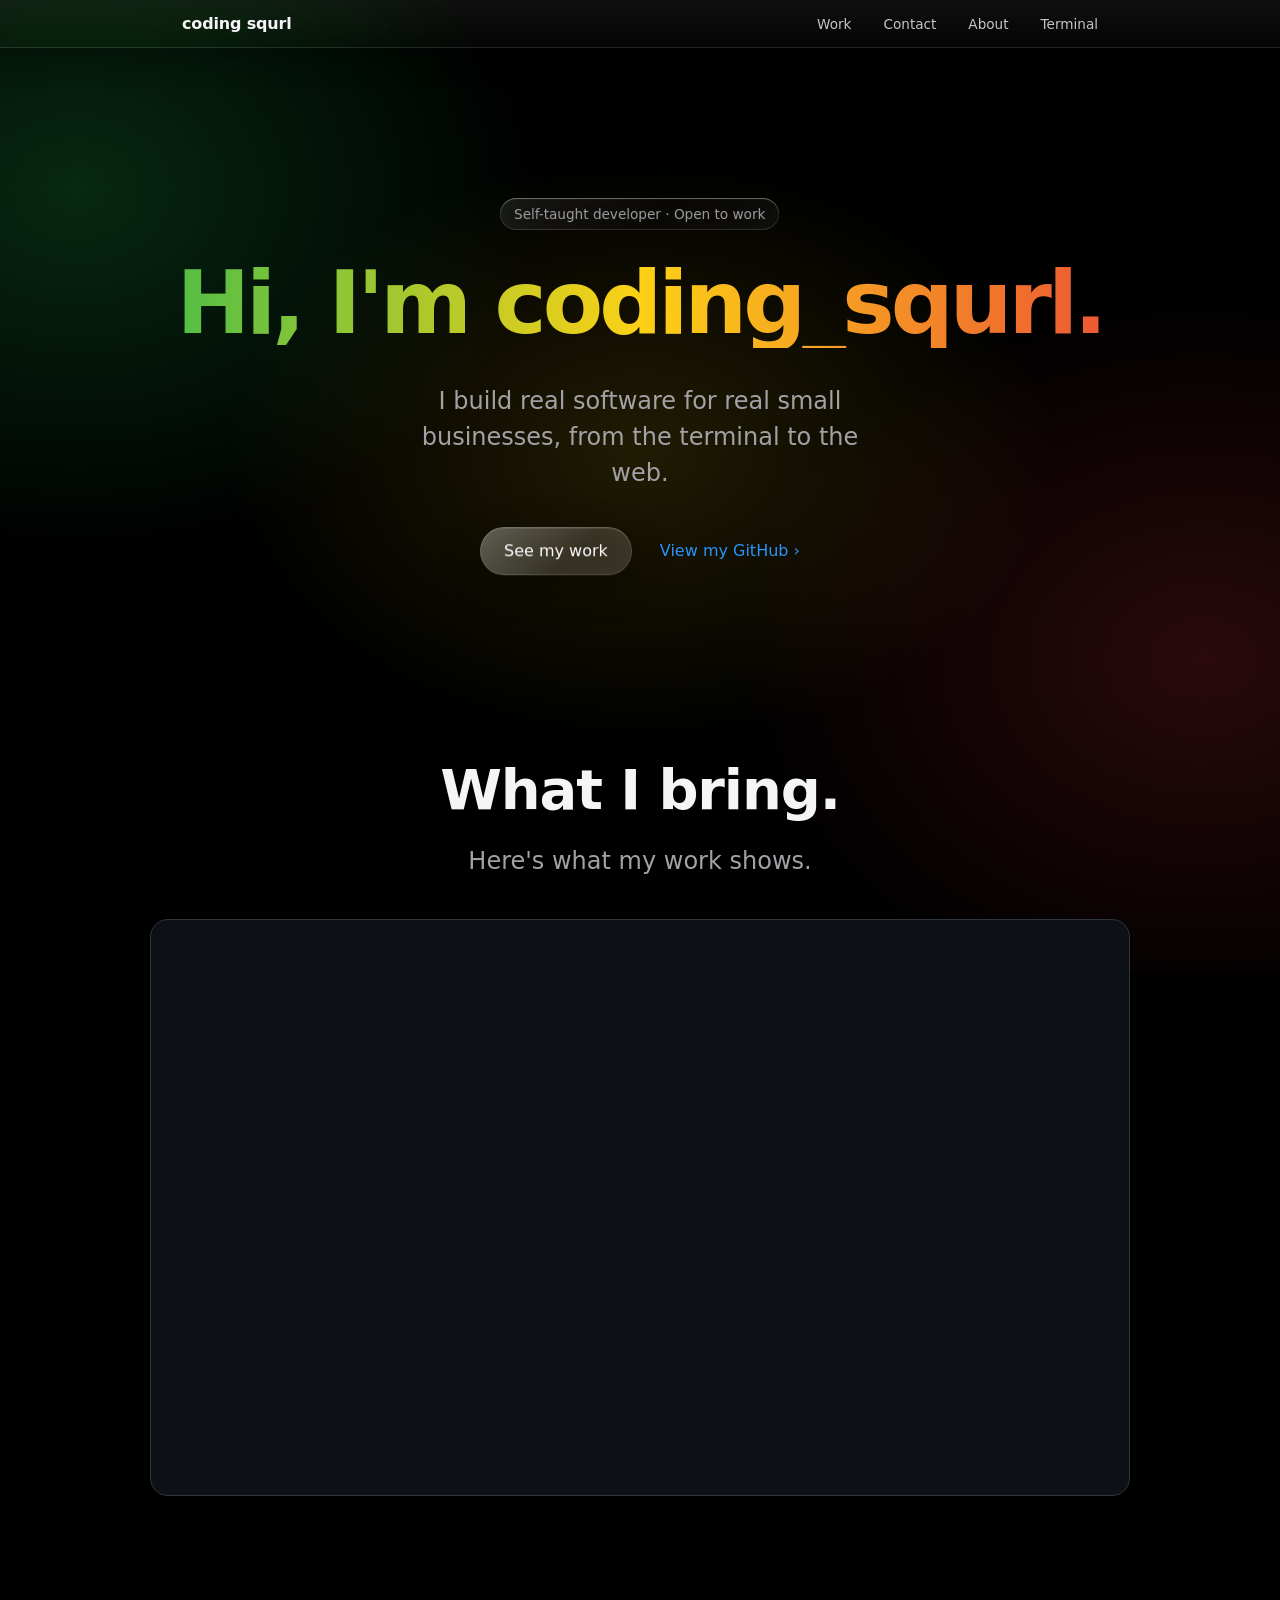
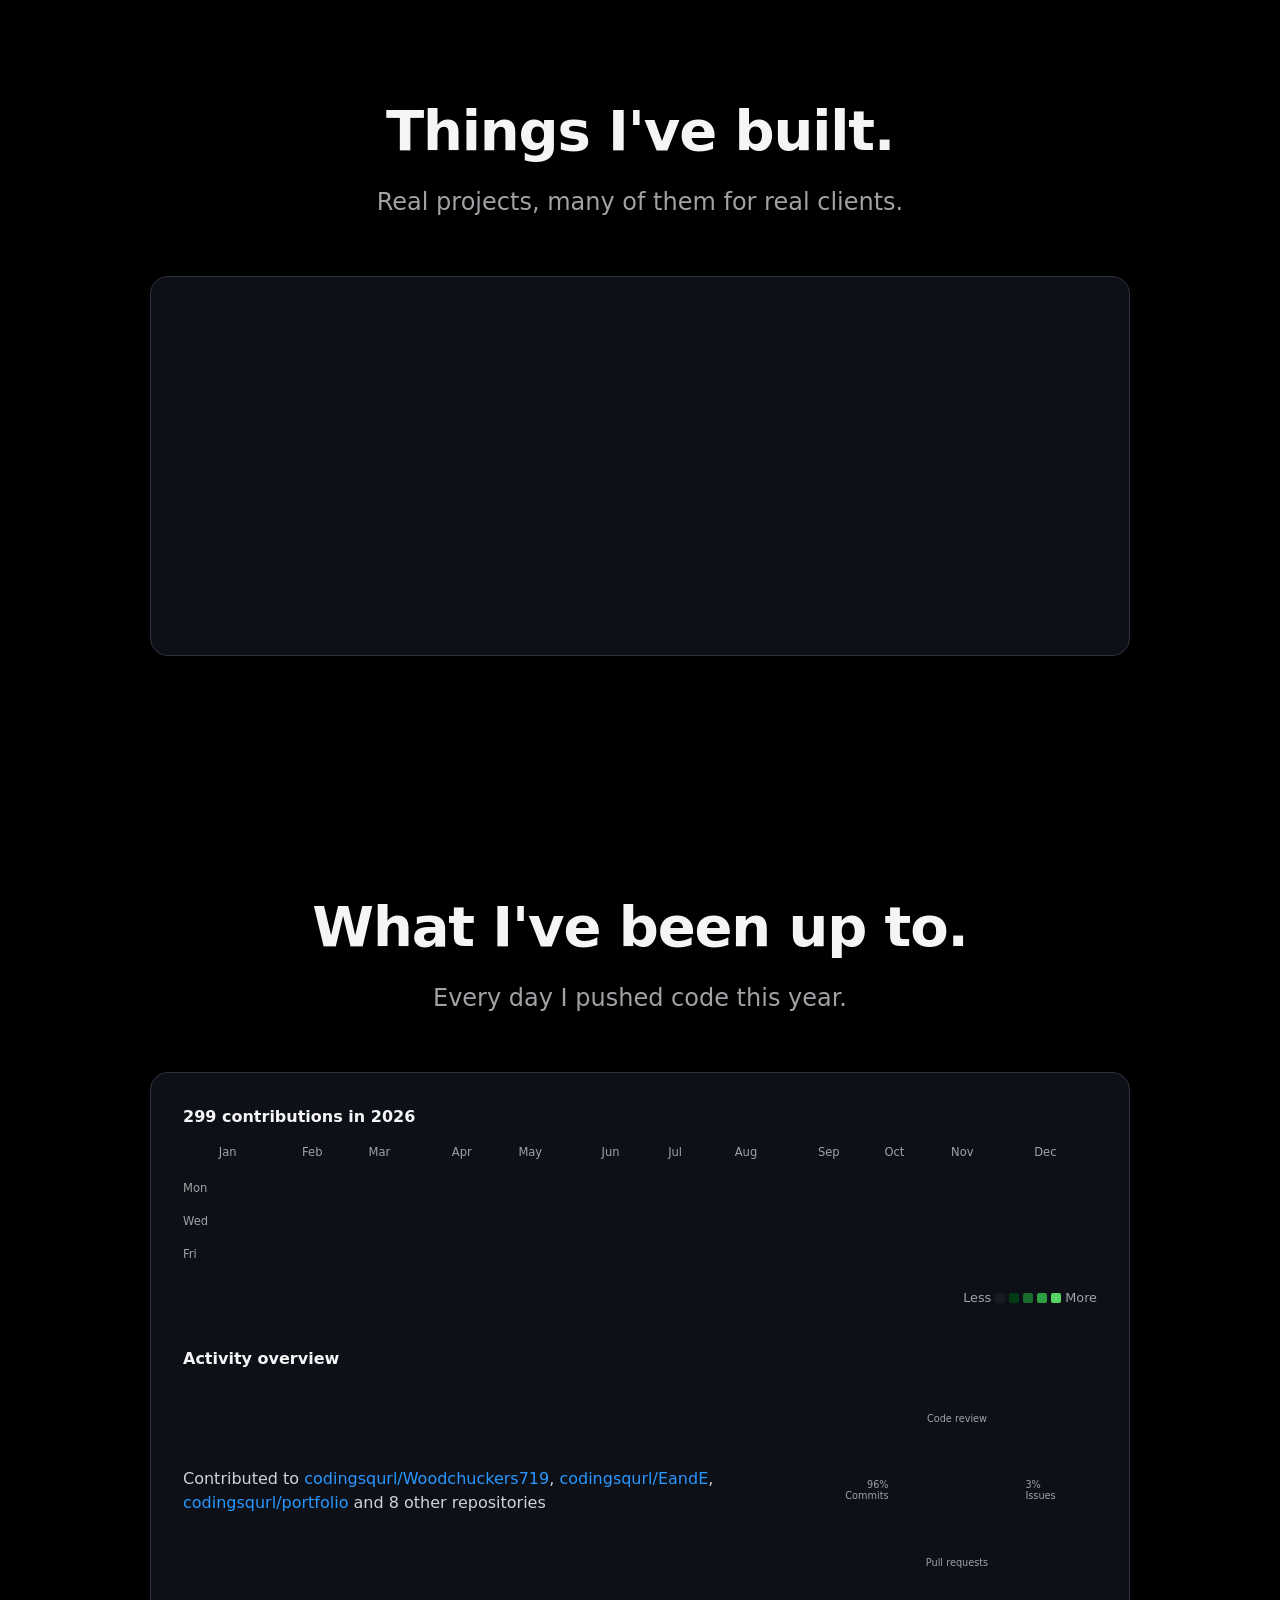
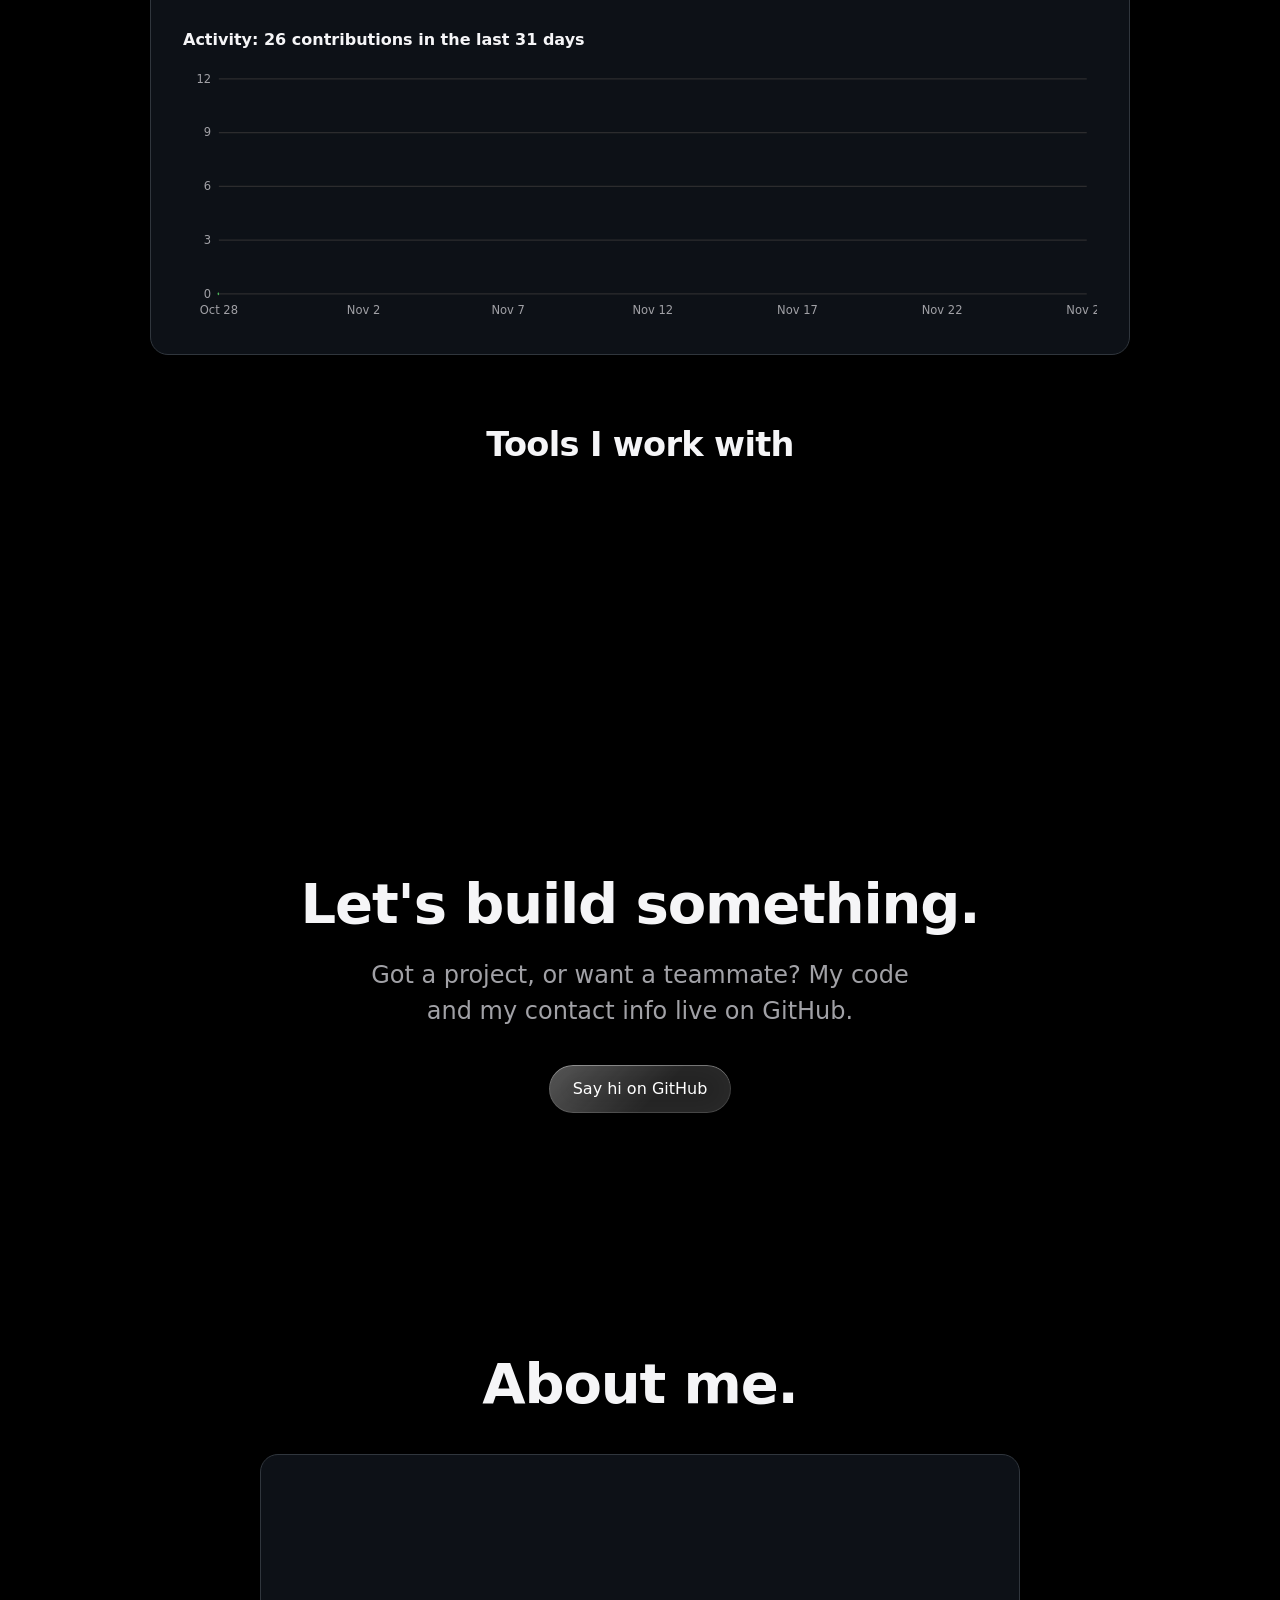
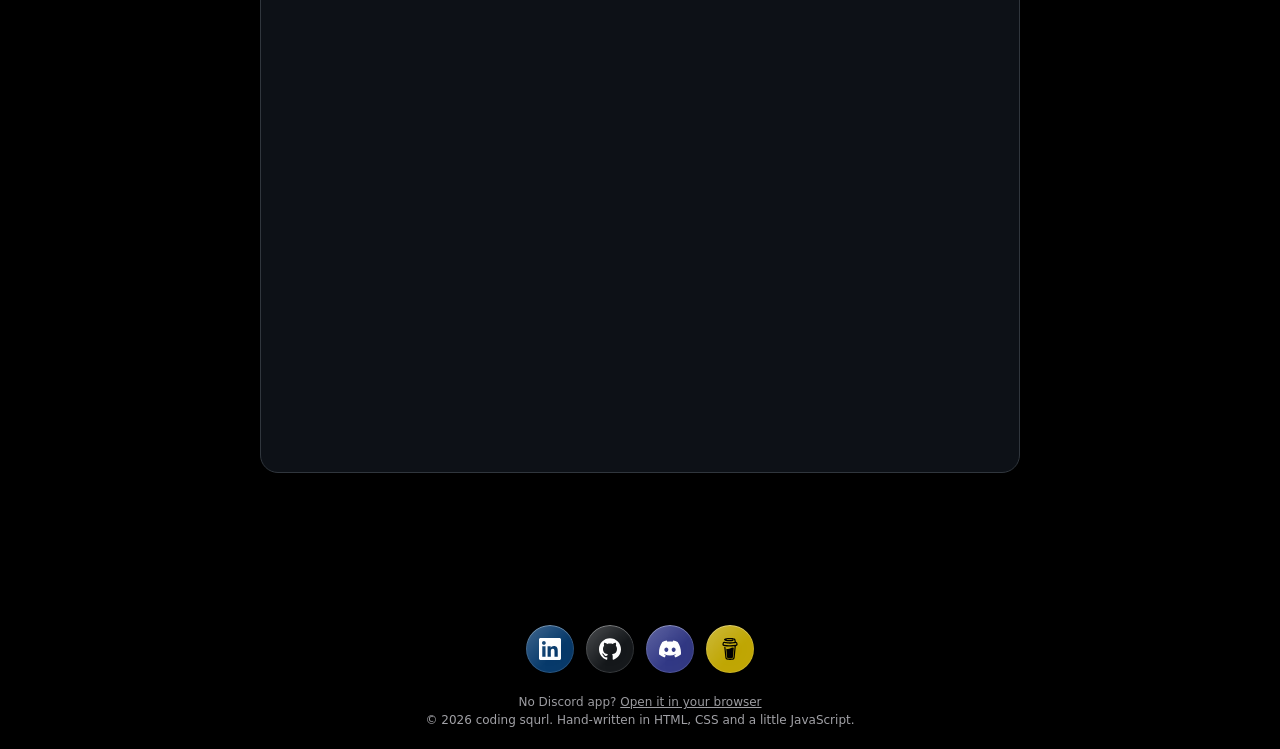
==== index.html @ 3f6743ab "Refresh the GitHub Pages copy with the latest GitHub data" ====
<!DOCTYPE html>
<!-- The line above tells the browser "this is a modern HTML page". -->
<html lang="en">

  <!-- The <head> holds information ABOUT the page. None of it shows up on the page itself. -->
  <head>
    <meta charset="UTF-8">
    <meta http-equiv="Content-Security-Policy" content="default-src 'self'; img-src 'self' data: https://*.google-analytics.com https://*.analytics.google.com https://*.googletagmanager.com; style-src 'self'; script-src 'self' https://www.googletagmanager.com; connect-src 'self' https://*.google-analytics.com https://*.analytics.google.com https://*.googletagmanager.com; object-src 'none'; base-uri 'none'; form-action 'none'">
    <!-- This makes the page fit properly on phones. Without it, phones zoom out and everything looks tiny. -->
    <meta name="viewport" content="width=device-width, initial-scale=1.0">
    <!-- The title is the text shown on the browser tab, and the blue link in Google's results.
         Under 60 characters, so Google doesn't cut it off. -->
    <title>coding squrl · Self-Taught Full-Stack Developer</title>
    <!-- A short summary that search engines show under your link. Under 160 characters,
         and it names what employers search for: the role and the main tools. -->
    <meta name="description" content="coding_squrl is a self-taught full-stack developer building websites, web apps and tools for small businesses in TypeScript, Next.js, Go, Rust and Java.">
    <meta name="author" content="coding squrl">
    <!-- The one official address of this page. If it's ever reachable at more than one
         address, this tells Google which to list, so they don't compete with each other. -->
    <link rel="canonical" href="https://codingsqurl.github.io/portfolio/">
    <!-- When someone clicks a link off your site, only share your domain, not the full address. -->
    <meta name="referrer" content="strict-origin-when-cross-origin">
    <!-- The little icon on the browser tab. -->
    <link rel="icon" href="favicon.svg" type="image/svg+xml">
    <!-- Open Graph: the title, text and picture shown when someone shares your link
         in iMessage, Discord, LinkedIn and so on. These must be full web addresses,
         so update them if you move to your own domain. -->
    <meta property="og:type" content="website">
    <meta property="og:title" content="coding squrl · Self-Taught Full-Stack Developer">
    <meta property="og:description" content="A self-taught full-stack developer building websites, web apps and tools for small businesses in TypeScript, Next.js, Go, Rust and Java.">
    <meta property="og:site_name" content="coding squrl">
    <meta property="og:url" content="https://codingsqurl.github.io/portfolio/">
    <meta property="og:image" content="https://codingsqurl.github.io/portfolio/og-image.png">
    <meta property="og:image:width" content="1200">
    <meta property="og:image:height" content="630">
    <meta property="og:image:alt" content="Hi, I'm coding squrl. Real software for real small businesses, from the terminal to the web.">
    <!-- Tells X (Twitter) to show the big picture version of the preview. -->
    <meta name="twitter:card" content="summary_large_image">
    <!-- Structured data: tells Google, in a format it reads directly, who I am and where
         else I am online, so it can connect this site with my GitHub and show me better in
         search. It's data, not a script: browsers never run it, so the security policy
         doesn't need to allow it. -->
    <script type="application/ld+json">
    {
      "@context": "https://schema.org",
      "@graph": [
        {
          "@type": "Person",
          "@id": "https://codingsqurl.github.io/portfolio/#me",
          "name": "coding squrl",
          "alternateName": ["coding_squrl", "codingsqurl"],
          "url": "https://codingsqurl.github.io/portfolio/",
          "image": "https://codingsqurl.github.io/portfolio/og-image.png",
          "jobTitle": "Full-Stack Developer",
          "description": "Self-taught full-stack developer building websites, web apps and tools for small businesses.",
          "knowsAbout": ["TypeScript", "Next.js", "React", "Go", "Rust", "Java", "Python", "C", "C++", "SQLite", "Web security"],
          "sameAs": [
            "https://github.com/codingsqurl",
            "https://www.linkedin.com/in/coding-squrl-undefined-27789244a/",
            "https://buymeacoffee.com/coding_squrl",
            "https://discord.com/users/557407919063433217"
          ]
        },
        {
          "@type": "WebSite",
          "@id": "https://codingsqurl.github.io/portfolio/#site",
          "url": "https://codingsqurl.github.io/portfolio/",
          "name": "coding squrl",
          "author": {"@id": "https://codingsqurl.github.io/portfolio/#me"}
        }
      ]
    }
    </script>
    <!-- This connects our CSS file, which controls how everything looks. -->
    <link rel="stylesheet" href="style.css?v=8efcd880">
    <!-- Animations: GSAP (a well-known animation library), kept on this site rather than
         loaded from elsewhere, and motion.js, which says what moves. -->
    <script src="gsap.min.js" defer></script>
    <script src="ScrollTrigger.min.js" defer></script>
    <script src="motion.js?v=2c999ca0" defer></script>
    <!-- Asks visitors about analytics cookies, and only loads Google Analytics if they say yes.
         "defer" means it waits until the page has loaded, so it never slows the page down. -->
    <script src="consent.js?v=845dc4ef" defer></script>
  </head>

  <!-- The <body> holds everything you SEE on the page. -->
  <body>

    <!-- A slim navigation bar that sticks to the top while you scroll. -->
    <nav class="site-nav">
      <div class="nav-inner">
        <!-- href="#top" jumps back to the top of the page. -->
        <a class="brand" href="#top">coding squrl</a>
        <ul class="nav-links">
          <!-- Each href="#something" jumps to the element with id="something". -->
          <li><a href="#work">Work</a></li>
          <li><a href="#contact">Contact</a></li>
          <li><a href="#about">About</a></li>
          <!-- A separate page (terminal.html). No # because it's a different address, and no
               leading / so it also works on the GitHub Pages copy, which lives in /portfolio/. -->
          <li><a href="terminal">Terminal</a></li>
        </ul>
      </div>
    </nav>

    <!-- The hero is the big, bold first screen of the page. -->
    <header class="hero" id="top">
      <!-- The badge says what I am and that I'm looking, so an employer knows in one glance. -->
      <p class="eyebrow">Self-taught developer · Open to work</p>
      <h1>Hi, I'm coding_squrl.</h1>
      <p class="hero-sub">I build real software for real small businesses, from the terminal to the web.</p>
      <div class="hero-actions">
        <a class="button" href="#work">See my work</a>
        <a class="link-arrow" href="https://github.com/codingsqurl">View my GitHub</a>
      </div>
    </header>

    <main>

      <!-- ===== STRENGTHS: what I bring, each backed by real work =====
           Near the top, because employers skim. Each card makes one claim
           and points at the proof, so it reads as evidence, not bragging. -->
      <section class="band band-grey" id="strengths">
        <div class="band-inner">
          <h2 class="reveal">What I bring.</h2>
          <p class="lead reveal">Here's what my work shows.</p>

          <!-- One panel, four points, stacked inside it with no boxes of their own. -->
          <div class="strengths-banner reveal">
            <div class="strength">
              <p class="card-label">01 · Real clients</p>
              <h3>I ship for real people.</h3>
              <p>A tree service's website and staff portal, a mobile notary's CRM, a tree care site with a quote calculator. Real users keep me honest.</p>
            </div>
            <div class="strength">
              <p class="card-label">02 · Range</p>
              <h3>I work across the stack.</h3>
              <p>C, C++, Rust, Go, Python, TypeScript, Lua and Java. I use the right tool for the job, not just the one I know.</p>
            </div>
            <div class="strength">
              <p class="card-label">03 · Hard parts</p>
              <h3>I don't dodge the hard parts.</h3>
              <p>Logins and sessions, encryption on disk, and a full move from Go to Next.js without touching the client's data.</p>
            </div>
            <div class="strength">
              <p class="card-label">04 · Security</p>
              <h3>I build it safe.</h3>
              <p>This site runs on a Java server I wrote with no framework, behind its own firewall, with strict security headers and no outside scripts until you accept cookies.</p>
            </div>
          </div>
        </div>
      </section>

      <!-- ===== WORK: project cards ===== -->
      <section class="band band-dark" id="work">
        <div class="band-inner">
          <h2 class="reveal">Things I've built.</h2>
          <p class="lead lead-dark reveal">Real projects, many of them for real clients.</p>

          <!-- The grid puts these cards side by side on wide screens and stacks them on phones. -->
          <div class="card-grid">
            <!-- Cards between these two comments come from your public GitHub repos.
                 Don't edit them by hand: the server (Server.java) rewrites them every 10 minutes.
                 To change a card, change the repo's description on GitHub. -->
            <!-- GITHUB-PROJECTS -->
            <article class="card reveal">
              <p class="card-label">Java · Updated Nov 2026</p>
              <h3>portfolio</h3>
              <p>This site: hand-written HTML, CSS and a little JavaScript, plus a Java server I wrote with no framework.</p>
              <p class="card-links"><a href="https://github.com/codingsqurl/portfolio">View code →</a></p>
            </article>
            <article class="card reveal">
              <p class="card-label">Java · Updated Nov 2026</p>
              <h3>EandE</h3>
              <p>Site for E&amp;E Electrical &amp; Property Maintenance, a Colorado Springs electrician and property maintenance crew. Hand-written HTML and CSS with no JavaScript, served by a JDK-only Java server with its own firewall.</p>
              <p class="card-links"><a href="https://codingsqurl.github.io/EandE/">Visit site →</a> <a href="https://github.com/codingsqurl/EandE">View code →</a></p>
            </article>
            <article class="card reveal">
              <p class="card-label">TypeScript · Updated Jul 2026</p>
              <h3>Woodchuckers719</h3>
              <p>Marketing site and gated staff portal for a Colorado Springs tree service. A Next.js port of the original Go server, running on the same SQLite database.</p>
              <p class="card-links"><a href="https://github.com/codingsqurl/Woodchuckers719">View code →</a></p>
            </article>
            <article class="card reveal">
              <p class="card-label">CSS · Updated Jul 2026</p>
              <h3>woodlinktree</h3>
              <p>Link-in-bio page for a tree service, in English and Spanish. Hand-written HTML and CSS, with no framework or build step.</p>
              <p class="card-links"><a href="https://github.com/codingsqurl/woodlinktree">View code →</a></p>
            </article>
            <!-- /GITHUB-PROJECTS -->
          </div>
        </div>
      </section>

      <!-- ===== ACTIVITY: my GitHub contribution graph + skills ===== -->
      <section class="band band-grey" id="activity">
        <div class="band-inner">
          <h2 class="reveal">What I've been up to.</h2>
          <p class="lead reveal">Every day I pushed code this year.</p>

          <!-- My GitHub activity for the past year. The server draws it fresh from GitHub;
               what's saved between these comments is the backup. Don't edit it by hand.
               All three graphs sit in one solid panel, like a block of my GitHub profile. -->
          <div class="github-panel reveal">
          <!-- GITHUB-CONTRIBUTIONS -->
            <figure class="contrib">
              <figcaption>299 contributions in 2026</figcaption>
              <div class="contrib-scroll" tabindex="0" role="region" aria-label="Contribution graph, scrolls sideways"><svg viewBox="0 0 714 104" role="img" aria-label="GitHub contribution graph: 299 contributions in 2026"><text x="28" y="10">Jan</text><text x="93" y="10">Feb</text><text x="145" y="10">Mar</text><text x="210" y="10">Apr</text><text x="262" y="10">May</text><text x="327" y="10">Jun</text><text x="379" y="10">Jul</text><text x="431" y="10">Aug</text><text x="496" y="10">Sep</text><text x="548" y="10">Oct</text><text x="600" y="10">Nov</text><text x="665" y="10">Dec</text><text x="0" y="38">Mon</text><text x="0" y="64">Wed</text><text x="0" y="90">Fri</text><rect class="contrib-l0" x="28" y="68" width="10" height="10" rx="2"><title>No contributions on January 1st.</title></rect><rect class="contrib-l0" x="28" y="81" width="10" height="10" rx="2"><title>No contributions on January 2nd.</title></rect><rect class="contrib-l0" x="28" y="94" width="10" height="10" rx="2"><title>No contributions on January 3rd.</title></rect><rect class="contrib-l0" x="41" y="16" width="10" height="10" rx="2"><title>No contributions on January 4th.</title></rect><rect class="contrib-l0" x="41" y="29" width="10" height="10" rx="2"><title>No contributions on January 5th.</title></rect><rect class="contrib-l0" x="41" y="42" width="10" height="10" rx="2"><title>No contributions on January 6th.</title></rect><rect class="contrib-l0" x="41" y="55" width="10" height="10" rx="2"><title>No contributions on January 7th.</title></rect><rect class="contrib-l0" x="41" y="68" width="10" height="10" rx="2"><title>No contributions on January 8th.</title></rect><rect class="contrib-l0" x="41" y="81" width="10" height="10" rx="2"><title>No contributions on January 9th.</title></rect><rect class="contrib-l0" x="41" y="94" width="10" height="10" rx="2"><title>No contributions on January 10th.</title></rect><rect class="contrib-l0" x="54" y="16" width="10" height="10" rx="2"><title>No contributions on January 11th.</title></rect><rect class="contrib-l0" x="54" y="29" width="10" height="10" rx="2"><title>No contributions on January 12th.</title></rect><rect class="contrib-l1" x="54" y="42" width="10" height="10" rx="2"><title>1 contribution on January 13th.</title></rect><rect class="contrib-l0" x="54" y="55" width="10" height="10" rx="2"><title>No contributions on January 14th.</title></rect><rect class="contrib-l0" x="54" y="68" width="10" height="10" rx="2"><title>No contributions on January 15th.</title></rect><rect class="contrib-l0" x="54" y="81" width="10" height="10" rx="2"><title>No contributions on January 16th.</title></rect><rect class="contrib-l0" x="54" y="94" width="10" height="10" rx="2"><title>No contributions on January 17th.</title></rect><rect class="contrib-l1" x="67" y="16" width="10" height="10" rx="2"><title>2 contributions on January 18th.</title></rect><rect class="contrib-l0" x="67" y="29" width="10" height="10" rx="2"><title>No contributions on January 19th.</title></rect><rect class="contrib-l0" x="67" y="42" width="10" height="10" rx="2"><title>No contributions on January 20th.</title></rect><rect class="contrib-l0" x="67" y="55" width="10" height="10" rx="2"><title>No contributions on January 21st.</title></rect><rect class="contrib-l1" x="67" y="68" width="10" height="10" rx="2"><title>1 contribution on January 22nd.</title></rect><rect class="contrib-l0" x="67" y="81" width="10" height="10" rx="2"><title>No contributions on January 23rd.</title></rect><rect class="contrib-l1" x="67" y="94" width="10" height="10" rx="2"><title>2 contributions on January 24th.</title></rect><rect class="contrib-l0" x="80" y="16" width="10" height="10" rx="2"><title>No contributions on January 25th.</title></rect><rect class="contrib-l0" x="80" y="29" width="10" height="10" rx="2"><title>No contributions on January 26th.</title></rect><rect class="contrib-l0" x="80" y="42" width="10" height="10" rx="2"><title>No contributions on January 27th.</title></rect><rect class="contrib-l0" x="80" y="55" width="10" height="10" rx="2"><title>No contributions on January 28th.</title></rect><rect class="contrib-l0" x="80" y="68" width="10" height="10" rx="2"><title>No contributions on January 29th.</title></rect><rect class="contrib-l0" x="80" y="81" width="10" height="10" rx="2"><title>No contributions on January 30th.</title></rect><rect class="contrib-l0" x="80" y="94" width="10" height="10" rx="2"><title>No contributions on January 31st.</title></rect><rect class="contrib-l0" x="93" y="16" width="10" height="10" rx="2"><title>No contributions on February 1st.</title></rect><rect class="contrib-l0" x="93" y="29" width="10" height="10" rx="2"><title>No contributions on February 2nd.</title></rect><rect class="contrib-l0" x="93" y="42" width="10" height="10" rx="2"><title>No contributions on February 3rd.</title></rect><rect class="contrib-l0" x="93" y="55" width="10" height="10" rx="2"><title>No contributions on February 4th.</title></rect><rect class="contrib-l0" x="93" y="68" width="10" height="10" rx="2"><title>No contributions on February 5th.</title></rect><rect class="contrib-l0" x="93" y="81" width="10" height="10" rx="2"><title>No contributions on February 6th.</title></rect><rect class="contrib-l0" x="93" y="94" width="10" height="10" rx="2"><title>No contributions on February 7th.</title></rect><rect class="contrib-l0" x="106" y="16" width="10" height="10" rx="2"><title>No contributions on February 8th.</title></rect><rect class="contrib-l0" x="106" y="29" width="10" height="10" rx="2"><title>No contributions on February 9th.</title></rect><rect class="contrib-l0" x="106" y="42" width="10" height="10" rx="2"><title>No contributions on February 10th.</title></rect><rect class="contrib-l0" x="106" y="55" width="10" height="10" rx="2"><title>No contributions on February 11th.</title></rect><rect class="contrib-l0" x="106" y="68" width="10" height="10" rx="2"><title>No contributions on February 12th.</title></rect><rect class="contrib-l0" x="106" y="81" width="10" height="10" rx="2"><title>No contributions on February 13th.</title></rect><rect class="contrib-l2" x="106" y="94" width="10" height="10" rx="2"><title>5 contributions on February 14th.</title></rect><rect class="contrib-l2" x="119" y="16" width="10" height="10" rx="2"><title>6 contributions on February 15th.</title></rect><rect class="contrib-l0" x="119" y="29" width="10" height="10" rx="2"><title>No contributions on February 16th.</title></rect><rect class="contrib-l0" x="119" y="42" width="10" height="10" rx="2"><title>No contributions on February 17th.</title></rect><rect class="contrib-l0" x="119" y="55" width="10" height="10" rx="2"><title>No contributions on February 18th.</title></rect><rect class="contrib-l0" x="119" y="68" width="10" height="10" rx="2"><title>No contributions on February 19th.</title></rect><rect class="contrib-l0" x="119" y="81" width="10" height="10" rx="2"><title>No contributions on February 20th.</title></rect><rect class="contrib-l0" x="119" y="94" width="10" height="10" rx="2"><title>No contributions on February 21st.</title></rect><rect class="contrib-l0" x="132" y="16" width="10" height="10" rx="2"><title>No contributions on February 22nd.</title></rect><rect class="contrib-l0" x="132" y="29" width="10" height="10" rx="2"><title>No contributions on February 23rd.</title></rect><rect class="contrib-l0" x="132" y="42" width="10" height="10" rx="2"><title>No contributions on February 24th.</title></rect><rect class="contrib-l0" x="132" y="55" width="10" height="10" rx="2"><title>No contributions on February 25th.</title></rect><rect class="contrib-l0" x="132" y="68" width="10" height="10" rx="2"><title>No contributions on February 26th.</title></rect><rect class="contrib-l1" x="132" y="81" width="10" height="10" rx="2"><title>1 contribution on February 27th.</title></rect><rect class="contrib-l1" x="132" y="94" width="10" height="10" rx="2"><title>1 contribution on February 28th.</title></rect><rect class="contrib-l0" x="145" y="16" width="10" height="10" rx="2"><title>No contributions on March 1st.</title></rect><rect class="contrib-l0" x="145" y="29" width="10" height="10" rx="2"><title>No contributions on March 2nd.</title></rect><rect class="contrib-l0" x="145" y="42" width="10" height="10" rx="2"><title>No contributions on March 3rd.</title></rect><rect class="contrib-l1" x="145" y="55" width="10" height="10" rx="2"><title>1 contribution on March 4th.</title></rect><rect class="contrib-l0" x="145" y="68" width="10" height="10" rx="2"><title>No contributions on March 5th.</title></rect><rect class="contrib-l0" x="145" y="81" width="10" height="10" rx="2"><title>No contributions on March 6th.</title></rect><rect class="contrib-l0" x="145" y="94" width="10" height="10" rx="2"><title>No contributions on March 7th.</title></rect><rect class="contrib-l0" x="158" y="16" width="10" height="10" rx="2"><title>No contributions on March 8th.</title></rect><rect class="contrib-l0" x="158" y="29" width="10" height="10" rx="2"><title>No contributions on March 9th.</title></rect><rect class="contrib-l0" x="158" y="42" width="10" height="10" rx="2"><title>No contributions on March 10th.</title></rect><rect class="contrib-l0" x="158" y="55" width="10" height="10" rx="2"><title>No contributions on March 11th.</title></rect><rect class="contrib-l0" x="158" y="68" width="10" height="10" rx="2"><title>No contributions on March 12th.</title></rect><rect class="contrib-l0" x="158" y="81" width="10" height="10" rx="2"><title>No contributions on March 13th.</title></rect><rect class="contrib-l0" x="158" y="94" width="10" height="10" rx="2"><title>No contributions on March 14th.</title></rect><rect class="contrib-l0" x="171" y="16" width="10" height="10" rx="2"><title>No contributions on March 15th.</title></rect><rect class="contrib-l0" x="171" y="29" width="10" height="10" rx="2"><title>No contributions on March 16th.</title></rect><rect class="contrib-l0" x="171" y="42" width="10" height="10" rx="2"><title>No contributions on March 17th.</title></rect><rect class="contrib-l0" x="171" y="55" width="10" height="10" rx="2"><title>No contributions on March 18th.</title></rect><rect class="contrib-l0" x="171" y="68" width="10" height="10" rx="2"><title>No contributions on March 19th.</title></rect><rect class="contrib-l0" x="171" y="81" width="10" height="10" rx="2"><title>No contributions on March 20th.</title></rect><rect class="contrib-l0" x="171" y="94" width="10" height="10" rx="2"><title>No contributions on March 21st.</title></rect><rect class="contrib-l0" x="184" y="16" width="10" height="10" rx="2"><title>No contributions on March 22nd.</title></rect><rect class="contrib-l0" x="184" y="29" width="10" height="10" rx="2"><title>No contributions on March 23rd.</title></rect><rect class="contrib-l0" x="184" y="42" width="10" height="10" rx="2"><title>No contributions on March 24th.</title></rect><rect class="contrib-l0" x="184" y="55" width="10" height="10" rx="2"><title>No contributions on March 25th.</title></rect><rect class="contrib-l0" x="184" y="68" width="10" height="10" rx="2"><title>No contributions on March 26th.</title></rect><rect class="contrib-l0" x="184" y="81" width="10" height="10" rx="2"><title>No contributions on March 27th.</title></rect><rect class="contrib-l0" x="184" y="94" width="10" height="10" rx="2"><title>No contributions on March 28th.</title></rect><rect class="contrib-l0" x="197" y="16" width="10" height="10" rx="2"><title>No contributions on March 29th.</title></rect><rect class="contrib-l0" x="197" y="29" width="10" height="10" rx="2"><title>No contributions on March 30th.</title></rect><rect class="contrib-l0" x="197" y="42" width="10" height="10" rx="2"><title>No contributions on March 31st.</title></rect><rect class="contrib-l0" x="197" y="55" width="10" height="10" rx="2"><title>No contributions on April 1st.</title></rect><rect class="contrib-l0" x="197" y="68" width="10" height="10" rx="2"><title>No contributions on April 2nd.</title></rect><rect class="contrib-l0" x="197" y="81" width="10" height="10" rx="2"><title>No contributions on April 3rd.</title></rect><rect class="contrib-l0" x="197" y="94" width="10" height="10" rx="2"><title>No contributions on April 4th.</title></rect><rect class="contrib-l0" x="210" y="16" width="10" height="10" rx="2"><title>No contributions on April 5th.</title></rect><rect class="contrib-l0" x="210" y="29" width="10" height="10" rx="2"><title>No contributions on April 6th.</title></rect><rect class="contrib-l0" x="210" y="42" width="10" height="10" rx="2"><title>No contributions on April 7th.</title></rect><rect class="contrib-l0" x="210" y="55" width="10" height="10" rx="2"><title>No contributions on April 8th.</title></rect><rect class="contrib-l0" x="210" y="68" width="10" height="10" rx="2"><title>No contributions on April 9th.</title></rect><rect class="contrib-l0" x="210" y="81" width="10" height="10" rx="2"><title>No contributions on April 10th.</title></rect><rect class="contrib-l0" x="210" y="94" width="10" height="10" rx="2"><title>No contributions on April 11th.</title></rect><rect class="contrib-l0" x="223" y="16" width="10" height="10" rx="2"><title>No contributions on April 12th.</title></rect><rect class="contrib-l0" x="223" y="29" width="10" height="10" rx="2"><title>No contributions on April 13th.</title></rect><rect class="contrib-l0" x="223" y="42" width="10" height="10" rx="2"><title>No contributions on April 14th.</title></rect><rect class="contrib-l0" x="223" y="55" width="10" height="10" rx="2"><title>No contributions on April 15th.</title></rect><rect class="contrib-l0" x="223" y="68" width="10" height="10" rx="2"><title>No contributions on April 16th.</title></rect><rect class="contrib-l0" x="223" y="81" width="10" height="10" rx="2"><title>No contributions on April 17th.</title></rect><rect class="contrib-l1" x="223" y="94" width="10" height="10" rx="2"><title>1 contribution on April 18th.</title></rect><rect class="contrib-l0" x="236" y="16" width="10" height="10" rx="2"><title>No contributions on April 19th.</title></rect><rect class="contrib-l0" x="236" y="29" width="10" height="10" rx="2"><title>No contributions on April 20th.</title></rect><rect class="contrib-l0" x="236" y="42" width="10" height="10" rx="2"><title>No contributions on April 21st.</title></rect><rect class="contrib-l0" x="236" y="55" width="10" height="10" rx="2"><title>No contributions on April 22nd.</title></rect><rect class="contrib-l0" x="236" y="68" width="10" height="10" rx="2"><title>No contributions on April 23rd.</title></rect><rect class="contrib-l0" x="236" y="81" width="10" height="10" rx="2"><title>No contributions on April 24th.</title></rect><rect class="contrib-l0" x="236" y="94" width="10" height="10" rx="2"><title>No contributions on April 25th.</title></rect><rect class="contrib-l0" x="249" y="16" width="10" height="10" rx="2"><title>No contributions on April 26th.</title></rect><rect class="contrib-l0" x="249" y="29" width="10" height="10" rx="2"><title>No contributions on April 27th.</title></rect><rect class="contrib-l0" x="249" y="42" width="10" height="10" rx="2"><title>No contributions on April 28th.</title></rect><rect class="contrib-l0" x="249" y="55" width="10" height="10" rx="2"><title>No contributions on April 29th.</title></rect><rect class="contrib-l0" x="249" y="68" width="10" height="10" rx="2"><title>No contributions on April 30th.</title></rect><rect class="contrib-l0" x="249" y="81" width="10" height="10" rx="2"><title>No contributions on May 1st.</title></rect><rect class="contrib-l0" x="249" y="94" width="10" height="10" rx="2"><title>No contributions on May 2nd.</title></rect><rect class="contrib-l0" x="262" y="16" width="10" height="10" rx="2"><title>No contributions on May 3rd.</title></rect><rect class="contrib-l0" x="262" y="29" width="10" height="10" rx="2"><title>No contributions on May 4th.</title></rect><rect class="contrib-l0" x="262" y="42" width="10" height="10" rx="2"><title>No contributions on May 5th.</title></rect><rect class="contrib-l0" x="262" y="55" width="10" height="10" rx="2"><title>No contributions on May 6th.</title></rect><rect class="contrib-l0" x="262" y="68" width="10" height="10" rx="2"><title>No contributions on May 7th.</title></rect><rect class="contrib-l0" x="262" y="81" width="10" height="10" rx="2"><title>No contributions on May 8th.</title></rect><rect class="contrib-l0" x="262" y="94" width="10" height="10" rx="2"><title>No contributions on May 9th.</title></rect><rect class="contrib-l0" x="275" y="16" width="10" height="10" rx="2"><title>No contributions on May 10th.</title></rect><rect class="contrib-l0" x="275" y="29" width="10" height="10" rx="2"><title>No contributions on May 11th.</title></rect><rect class="contrib-l2" x="275" y="42" width="10" height="10" rx="2"><title>6 contributions on May 12th.</title></rect><rect class="contrib-l0" x="275" y="55" width="10" height="10" rx="2"><title>No contributions on May 13th.</title></rect><rect class="contrib-l0" x="275" y="68" width="10" height="10" rx="2"><title>No contributions on May 14th.</title></rect><rect class="contrib-l0" x="275" y="81" width="10" height="10" rx="2"><title>No contributions on May 15th.</title></rect><rect class="contrib-l0" x="275" y="94" width="10" height="10" rx="2"><title>No contributions on May 16th.</title></rect><rect class="contrib-l0" x="288" y="16" width="10" height="10" rx="2"><title>No contributions on May 17th.</title></rect><rect class="contrib-l0" x="288" y="29" width="10" height="10" rx="2"><title>No contributions on May 18th.</title></rect><rect class="contrib-l0" x="288" y="42" width="10" height="10" rx="2"><title>No contributions on May 19th.</title></rect><rect class="contrib-l3" x="288" y="55" width="10" height="10" rx="2"><title>8 contributions on May 20th.</title></rect><rect class="contrib-l2" x="288" y="68" width="10" height="10" rx="2"><title>5 contributions on May 21st.</title></rect><rect class="contrib-l2" x="288" y="81" width="10" height="10" rx="2"><title>6 contributions on May 22nd.</title></rect><rect class="contrib-l0" x="288" y="94" width="10" height="10" rx="2"><title>No contributions on May 23rd.</title></rect><rect class="contrib-l4" x="301" y="16" width="10" height="10" rx="2"><title>29 contributions on May 24th.</title></rect><rect class="contrib-l1" x="301" y="29" width="10" height="10" rx="2"><title>1 contribution on May 25th.</title></rect><rect class="contrib-l2" x="301" y="42" width="10" height="10" rx="2"><title>4 contributions on May 26th.</title></rect><rect class="contrib-l2" x="301" y="55" width="10" height="10" rx="2"><title>4 contributions on May 27th.</title></rect><rect class="contrib-l0" x="301" y="68" width="10" height="10" rx="2"><title>No contributions on May 28th.</title></rect><rect class="contrib-l0" x="301" y="81" width="10" height="10" rx="2"><title>No contributions on May 29th.</title></rect><rect class="contrib-l0" x="301" y="94" width="10" height="10" rx="2"><title>No contributions on May 30th.</title></rect><rect class="contrib-l4" x="314" y="16" width="10" height="10" rx="2"><title>61 contributions on May 31st.</title></rect><rect class="contrib-l1" x="314" y="29" width="10" height="10" rx="2"><title>1 contribution on June 1st.</title></rect><rect class="contrib-l0" x="314" y="42" width="10" height="10" rx="2"><title>No contributions on June 2nd.</title></rect><rect class="contrib-l1" x="314" y="55" width="10" height="10" rx="2"><title>1 contribution on June 3rd.</title></rect><rect class="contrib-l1" x="314" y="68" width="10" height="10" rx="2"><title>1 contribution on June 4th.</title></rect><rect class="contrib-l0" x="314" y="81" width="10" height="10" rx="2"><title>No contributions on June 5th.</title></rect><rect class="contrib-l0" x="314" y="94" width="10" height="10" rx="2"><title>No contributions on June 6th.</title></rect><rect class="contrib-l0" x="327" y="16" width="10" height="10" rx="2"><title>No contributions on June 7th.</title></rect><rect class="contrib-l0" x="327" y="29" width="10" height="10" rx="2"><title>No contributions on June 8th.</title></rect><rect class="contrib-l0" x="327" y="42" width="10" height="10" rx="2"><title>No contributions on June 9th.</title></rect><rect class="contrib-l1" x="327" y="55" width="10" height="10" rx="2"><title>1 contribution on June 10th.</title></rect><rect class="contrib-l0" x="327" y="68" width="10" height="10" rx="2"><title>No contributions on June 11th.</title></rect><rect class="contrib-l0" x="327" y="81" width="10" height="10" rx="2"><title>No contributions on June 12th.</title></rect><rect class="contrib-l4" x="327" y="94" width="10" height="10" rx="2"><title>14 contributions on June 13th.</title></rect><rect class="contrib-l0" x="340" y="16" width="10" height="10" rx="2"><title>No contributions on June 14th.</title></rect><rect class="contrib-l1" x="340" y="29" width="10" height="10" rx="2"><title>1 contribution on June 15th.</title></rect><rect class="contrib-l0" x="340" y="42" width="10" height="10" rx="2"><title>No contributions on June 16th.</title></rect><rect class="contrib-l2" x="340" y="55" width="10" height="10" rx="2"><title>5 contributions on June 17th.</title></rect><rect class="contrib-l0" x="340" y="68" width="10" height="10" rx="2"><title>No contributions on June 18th.</title></rect><rect class="contrib-l1" x="340" y="81" width="10" height="10" rx="2"><title>3 contributions on June 19th.</title></rect><rect class="contrib-l2" x="340" y="94" width="10" height="10" rx="2"><title>4 contributions on June 20th.</title></rect><rect class="contrib-l3" x="353" y="16" width="10" height="10" rx="2"><title>8 contributions on June 21st.</title></rect><rect class="contrib-l3" x="353" y="29" width="10" height="10" rx="2"><title>10 contributions on June 22nd.</title></rect><rect class="contrib-l0" x="353" y="42" width="10" height="10" rx="2"><title>No contributions on June 23rd.</title></rect><rect class="contrib-l1" x="353" y="55" width="10" height="10" rx="2"><title>1 contribution on June 24th.</title></rect><rect class="contrib-l2" x="353" y="68" width="10" height="10" rx="2"><title>7 contributions on June 25th.</title></rect><rect class="contrib-l2" x="353" y="81" width="10" height="10" rx="2"><title>6 contributions on June 26th.</title></rect><rect class="contrib-l2" x="353" y="94" width="10" height="10" rx="2"><title>6 contributions on June 27th.</title></rect><rect class="contrib-l4" x="366" y="16" width="10" height="10" rx="2"><title>13 contributions on June 28th.</title></rect><rect class="contrib-l0" x="366" y="29" width="10" height="10" rx="2"><title>No contributions on June 29th.</title></rect><rect class="contrib-l0" x="366" y="42" width="10" height="10" rx="2"><title>No contributions on June 30th.</title></rect><rect class="contrib-l1" x="366" y="55" width="10" height="10" rx="2"><title>3 contributions on July 1st.</title></rect><rect class="contrib-l1" x="366" y="68" width="10" height="10" rx="2"><title>2 contributions on July 2nd.</title></rect><rect class="contrib-l1" x="366" y="81" width="10" height="10" rx="2"><title>1 contribution on July 3rd.</title></rect><rect class="contrib-l4" x="366" y="94" width="10" height="10" rx="2"><title>21 contributions on July 4th.</title></rect><rect class="contrib-l1" x="379" y="16" width="10" height="10" rx="2"><title>3 contributions on July 5th.</title></rect><rect class="contrib-l0" x="379" y="29" width="10" height="10" rx="2"><title>No contributions on July 6th.</title></rect><rect class="contrib-l0" x="379" y="42" width="10" height="10" rx="2"><title>No contributions on July 7th.</title></rect><rect class="contrib-l0" x="379" y="55" width="10" height="10" rx="2"><title>No contributions on July 8th.</title></rect><rect class="contrib-l0" x="379" y="68" width="10" height="10" rx="2"><title>No contributions on July 9th.</title></rect><rect class="contrib-l0" x="379" y="81" width="10" height="10" rx="2"><title>No contributions on July 10th.</title></rect><rect class="contrib-l0" x="379" y="94" width="10" height="10" rx="2"><title>No contributions on July 11th.</title></rect><rect class="contrib-l0" x="392" y="16" width="10" height="10" rx="2"><title>No contributions on July 12th.</title></rect><rect class="contrib-l0" x="392" y="29" width="10" height="10" rx="2"><title>No contributions on July 13th.</title></rect><rect class="contrib-l0" x="392" y="42" width="10" height="10" rx="2"><title>No contributions on July 14th.</title></rect><rect class="contrib-l0" x="392" y="55" width="10" height="10" rx="2"><title>No contributions on July 15th.</title></rect><rect class="contrib-l0" x="392" y="68" width="10" height="10" rx="2"><title>No contributions on July 16th.</title></rect><rect class="contrib-l0" x="392" y="81" width="10" height="10" rx="2"><title>No contributions on July 17th.</title></rect><rect class="contrib-l1" x="392" y="94" width="10" height="10" rx="2"><title>2 contributions on July 18th.</title></rect><rect class="contrib-l2" x="405" y="16" width="10" height="10" rx="2"><title>5 contributions on July 19th.</title></rect><rect class="contrib-l1" x="405" y="29" width="10" height="10" rx="2"><title>3 contributions on July 20th.</title></rect><rect class="contrib-l0" x="405" y="42" width="10" height="10" rx="2"><title>No contributions on July 21st.</title></rect><rect class="contrib-l0" x="405" y="55" width="10" height="10" rx="2"><title>No contributions on July 22nd.</title></rect><rect class="contrib-l1" x="405" y="68" width="10" height="10" rx="2"><title>2 contributions on July 23rd.</title></rect><rect class="contrib-l0" x="405" y="81" width="10" height="10" rx="2"><title>No contributions on July 24th.</title></rect><rect class="contrib-l0" x="405" y="94" width="10" height="10" rx="2"><title>No contributions on July 25th.</title></rect><rect class="contrib-l0" x="418" y="16" width="10" height="10" rx="2"><title>No contributions on July 26th.</title></rect><rect class="contrib-l0" x="418" y="29" width="10" height="10" rx="2"><title>No contributions on July 27th.</title></rect><rect class="contrib-l0" x="418" y="42" width="10" height="10" rx="2"><title>No contributions on July 28th.</title></rect><rect class="contrib-l0" x="418" y="55" width="10" height="10" rx="2"><title>No contributions on July 29th.</title></rect><rect class="contrib-l0" x="418" y="68" width="10" height="10" rx="2"><title>No contributions on July 30th.</title></rect><rect class="contrib-l0" x="418" y="81" width="10" height="10" rx="2"><title>No contributions on July 31st.</title></rect><rect class="contrib-l0" x="418" y="94" width="10" height="10" rx="2"><title>No contributions on August 1st.</title></rect><rect class="contrib-l0" x="431" y="16" width="10" height="10" rx="2"><title>No contributions on August 2nd.</title></rect><rect class="contrib-l0" x="431" y="29" width="10" height="10" rx="2"><title>No contributions on August 3rd.</title></rect><rect class="contrib-l0" x="431" y="42" width="10" height="10" rx="2"><title>No contributions on August 4th.</title></rect><rect class="contrib-l0" x="431" y="55" width="10" height="10" rx="2"><title>No contributions on August 5th.</title></rect><rect class="contrib-l0" x="431" y="68" width="10" height="10" rx="2"><title>No contributions on August 6th.</title></rect><rect class="contrib-l0" x="431" y="81" width="10" height="10" rx="2"><title>No contributions on August 7th.</title></rect><rect class="contrib-l0" x="431" y="94" width="10" height="10" rx="2"><title>No contributions on August 8th.</title></rect><rect class="contrib-l0" x="444" y="16" width="10" height="10" rx="2"><title>No contributions on August 9th.</title></rect><rect class="contrib-l0" x="444" y="29" width="10" height="10" rx="2"><title>No contributions on August 10th.</title></rect><rect class="contrib-l0" x="444" y="42" width="10" height="10" rx="2"><title>No contributions on August 11th.</title></rect><rect class="contrib-l0" x="444" y="55" width="10" height="10" rx="2"><title>No contributions on August 12th.</title></rect><rect class="contrib-l0" x="444" y="68" width="10" height="10" rx="2"><title>No contributions on August 13th.</title></rect><rect class="contrib-l0" x="444" y="81" width="10" height="10" rx="2"><title>No contributions on August 14th.</title></rect><rect class="contrib-l0" x="444" y="94" width="10" height="10" rx="2"><title>No contributions on August 15th.</title></rect><rect class="contrib-l0" x="457" y="16" width="10" height="10" rx="2"><title>No contributions on August 16th.</title></rect><rect class="contrib-l0" x="457" y="29" width="10" height="10" rx="2"><title>No contributions on August 17th.</title></rect><rect class="contrib-l0" x="457" y="42" width="10" height="10" rx="2"><title>No contributions on August 18th.</title></rect><rect class="contrib-l0" x="457" y="55" width="10" height="10" rx="2"><title>No contributions on August 19th.</title></rect><rect class="contrib-l0" x="457" y="68" width="10" height="10" rx="2"><title>No contributions on August 20th.</title></rect><rect class="contrib-l0" x="457" y="81" width="10" height="10" rx="2"><title>No contributions on August 21st.</title></rect><rect class="contrib-l0" x="457" y="94" width="10" height="10" rx="2"><title>No contributions on August 22nd.</title></rect><rect class="contrib-l0" x="470" y="16" width="10" height="10" rx="2"><title>No contributions on August 23rd.</title></rect><rect class="contrib-l0" x="470" y="29" width="10" height="10" rx="2"><title>No contributions on August 24th.</title></rect><rect class="contrib-l0" x="470" y="42" width="10" height="10" rx="2"><title>No contributions on August 25th.</title></rect><rect class="contrib-l0" x="470" y="55" width="10" height="10" rx="2"><title>No contributions on August 26th.</title></rect><rect class="contrib-l0" x="470" y="68" width="10" height="10" rx="2"><title>No contributions on August 27th.</title></rect><rect class="contrib-l0" x="470" y="81" width="10" height="10" rx="2"><title>No contributions on August 28th.</title></rect><rect class="contrib-l0" x="470" y="94" width="10" height="10" rx="2"><title>No contributions on August 29th.</title></rect><rect class="contrib-l0" x="483" y="16" width="10" height="10" rx="2"><title>No contributions on August 30th.</title></rect><rect class="contrib-l0" x="483" y="29" width="10" height="10" rx="2"><title>No contributions on August 31st.</title></rect><rect class="contrib-l0" x="483" y="42" width="10" height="10" rx="2"><title>No contributions on September 1st.</title></rect><rect class="contrib-l0" x="483" y="55" width="10" height="10" rx="2"><title>No contributions on September 2nd.</title></rect><rect class="contrib-l0" x="483" y="68" width="10" height="10" rx="2"><title>No contributions on September 3rd.</title></rect><rect class="contrib-l0" x="483" y="81" width="10" height="10" rx="2"><title>No contributions on September 4th.</title></rect><rect class="contrib-l0" x="483" y="94" width="10" height="10" rx="2"><title>No contributions on September 5th.</title></rect><rect class="contrib-l0" x="496" y="16" width="10" height="10" rx="2"><title>No contributions on September 6th.</title></rect><rect class="contrib-l0" x="496" y="29" width="10" height="10" rx="2"><title>No contributions on September 7th.</title></rect><rect class="contrib-l0" x="496" y="42" width="10" height="10" rx="2"><title>No contributions on September 8th.</title></rect><rect class="contrib-l0" x="496" y="55" width="10" height="10" rx="2"><title>No contributions on September 9th.</title></rect><rect class="contrib-l0" x="496" y="68" width="10" height="10" rx="2"><title>No contributions on September 10th.</title></rect><rect class="contrib-l0" x="496" y="81" width="10" height="10" rx="2"><title>No contributions on September 11th.</title></rect><rect class="contrib-l0" x="496" y="94" width="10" height="10" rx="2"><title>No contributions on September 12th.</title></rect><rect class="contrib-l0" x="509" y="16" width="10" height="10" rx="2"><title>No contributions on September 13th.</title></rect><rect class="contrib-l0" x="509" y="29" width="10" height="10" rx="2"><title>No contributions on September 14th.</title></rect><rect class="contrib-l0" x="509" y="42" width="10" height="10" rx="2"><title>No contributions on September 15th.</title></rect><rect class="contrib-l0" x="509" y="55" width="10" height="10" rx="2"><title>No contributions on September 16th.</title></rect><rect class="contrib-l0" x="509" y="68" width="10" height="10" rx="2"><title>No contributions on September 17th.</title></rect><rect class="contrib-l0" x="509" y="81" width="10" height="10" rx="2"><title>No contributions on September 18th.</title></rect><rect class="contrib-l0" x="509" y="94" width="10" height="10" rx="2"><title>No contributions on September 19th.</title></rect><rect class="contrib-l0" x="522" y="16" width="10" height="10" rx="2"><title>No contributions on September 20th.</title></rect><rect class="contrib-l0" x="522" y="29" width="10" height="10" rx="2"><title>No contributions on September 21st.</title></rect><rect class="contrib-l0" x="522" y="42" width="10" height="10" rx="2"><title>No contributions on September 22nd.</title></rect><rect class="contrib-l0" x="522" y="55" width="10" height="10" rx="2"><title>No contributions on September 23rd.</title></rect><rect class="contrib-l0" x="522" y="68" width="10" height="10" rx="2"><title>No contributions on September 24th.</title></rect><rect class="contrib-l0" x="522" y="81" width="10" height="10" rx="2"><title>No contributions on September 25th.</title></rect><rect class="contrib-l0" x="522" y="94" width="10" height="10" rx="2"><title>No contributions on September 26th.</title></rect><rect class="contrib-l1" x="535" y="16" width="10" height="10" rx="2"><title>3 contributions on September 27th.</title></rect><rect class="contrib-l0" x="535" y="29" width="10" height="10" rx="2"><title>No contributions on September 28th.</title></rect><rect class="contrib-l0" x="535" y="42" width="10" height="10" rx="2"><title>No contributions on September 29th.</title></rect><rect class="contrib-l0" x="535" y="55" width="10" height="10" rx="2"><title>No contributions on September 30th.</title></rect><rect class="contrib-l0" x="535" y="68" width="10" height="10" rx="2"><title>No contributions on October 1st.</title></rect><rect class="contrib-l0" x="535" y="81" width="10" height="10" rx="2"><title>No contributions on October 2nd.</title></rect><rect class="contrib-l1" x="535" y="94" width="10" height="10" rx="2"><title>1 contribution on October 3rd.</title></rect><rect class="contrib-l0" x="548" y="16" width="10" height="10" rx="2"><title>No contributions on October 4th.</title></rect><rect class="contrib-l0" x="548" y="29" width="10" height="10" rx="2"><title>No contributions on October 5th.</title></rect><rect class="contrib-l0" x="548" y="42" width="10" height="10" rx="2"><title>No contributions on October 6th.</title></rect><rect class="contrib-l0" x="548" y="55" width="10" height="10" rx="2"><title>No contributions on October 7th.</title></rect><rect class="contrib-l0" x="548" y="68" width="10" height="10" rx="2"><title>No contributions on October 8th.</title></rect><rect class="contrib-l0" x="548" y="81" width="10" height="10" rx="2"><title>No contributions on October 9th.</title></rect><rect class="contrib-l0" x="548" y="94" width="10" height="10" rx="2"><title>No contributions on October 10th.</title></rect><rect class="contrib-l0" x="561" y="16" width="10" height="10" rx="2"><title>No contributions on October 11th.</title></rect><rect class="contrib-l0" x="561" y="29" width="10" height="10" rx="2"><title>No contributions on October 12th.</title></rect><rect class="contrib-l0" x="561" y="42" width="10" height="10" rx="2"><title>No contributions on October 13th.</title></rect><rect class="contrib-l0" x="561" y="55" width="10" height="10" rx="2"><title>No contributions on October 14th.</title></rect><rect class="contrib-l0" x="561" y="68" width="10" height="10" rx="2"><title>No contributions on October 15th.</title></rect><rect class="contrib-l0" x="561" y="81" width="10" height="10" rx="2"><title>No contributions on October 16th.</title></rect><rect class="contrib-l0" x="561" y="94" width="10" height="10" rx="2"><title>No contributions on October 17th.</title></rect><rect class="contrib-l0" x="574" y="16" width="10" height="10" rx="2"><title>No contributions on October 18th.</title></rect><rect class="contrib-l0" x="574" y="29" width="10" height="10" rx="2"><title>No contributions on October 19th.</title></rect><rect class="contrib-l0" x="574" y="42" width="10" height="10" rx="2"><title>No contributions on October 20th.</title></rect><rect class="contrib-l0" x="574" y="55" width="10" height="10" rx="2"><title>No contributions on October 21st.</title></rect><rect class="contrib-l0" x="574" y="68" width="10" height="10" rx="2"><title>No contributions on October 22nd.</title></rect><rect class="contrib-l0" x="574" y="81" width="10" height="10" rx="2"><title>No contributions on October 23rd.</title></rect><rect class="contrib-l0" x="574" y="94" width="10" height="10" rx="2"><title>No contributions on October 24th.</title></rect><rect class="contrib-l0" x="587" y="16" width="10" height="10" rx="2"><title>No contributions on October 25th.</title></rect><rect class="contrib-l0" x="587" y="29" width="10" height="10" rx="2"><title>No contributions on October 26th.</title></rect><rect class="contrib-l0" x="587" y="42" width="10" height="10" rx="2"><title>No contributions on October 27th.</title></rect><rect class="contrib-l0" x="587" y="55" width="10" height="10" rx="2"><title>No contributions on October 28th.</title></rect><rect class="contrib-l0" x="587" y="68" width="10" height="10" rx="2"><title>No contributions on October 29th.</title></rect><rect class="contrib-l0" x="587" y="81" width="10" height="10" rx="2"><title>No contributions on October 30th.</title></rect><rect class="contrib-l0" x="587" y="94" width="10" height="10" rx="2"><title>No contributions on October 31st.</title></rect><rect class="contrib-l0" x="600" y="16" width="10" height="10" rx="2"><title>No contributions on November 1st.</title></rect><rect class="contrib-l0" x="600" y="29" width="10" height="10" rx="2"><title>No contributions on November 2nd.</title></rect><rect class="contrib-l0" x="600" y="42" width="10" height="10" rx="2"><title>No contributions on November 3rd.</title></rect><rect class="contrib-l0" x="600" y="55" width="10" height="10" rx="2"><title>No contributions on November 4th.</title></rect><rect class="contrib-l0" x="600" y="68" width="10" height="10" rx="2"><title>No contributions on November 5th.</title></rect><rect class="contrib-l0" x="600" y="81" width="10" height="10" rx="2"><title>No contributions on November 6th.</title></rect><rect class="contrib-l0" x="600" y="94" width="10" height="10" rx="2"><title>No contributions on November 7th.</title></rect><rect class="contrib-l0" x="613" y="16" width="10" height="10" rx="2"><title>No contributions on November 8th.</title></rect><rect class="contrib-l0" x="613" y="29" width="10" height="10" rx="2"><title>No contributions on November 9th.</title></rect><rect class="contrib-l0" x="613" y="42" width="10" height="10" rx="2"><title>No contributions on November 10th.</title></rect><rect class="contrib-l2" x="613" y="55" width="10" height="10" rx="2"><title>6 contributions on November 11th.</title></rect><rect class="contrib-l0" x="613" y="68" width="10" height="10" rx="2"><title>No contributions on November 12th.</title></rect><rect class="contrib-l0" x="613" y="81" width="10" height="10" rx="2"><title>No contributions on November 13th.</title></rect><rect class="contrib-l0" x="613" y="94" width="10" height="10" rx="2"><title>No contributions on November 14th.</title></rect><rect class="contrib-l0" x="626" y="16" width="10" height="10" rx="2"><title>No contributions on November 15th.</title></rect><rect class="contrib-l0" x="626" y="29" width="10" height="10" rx="2"><title>No contributions on November 16th.</title></rect><rect class="contrib-l0" x="626" y="42" width="10" height="10" rx="2"><title>No contributions on November 17th.</title></rect><rect class="contrib-l1" x="626" y="55" width="10" height="10" rx="2"><title>2 contributions on November 18th.</title></rect><rect class="contrib-l0" x="626" y="68" width="10" height="10" rx="2"><title>No contributions on November 19th.</title></rect><rect class="contrib-l0" x="626" y="81" width="10" height="10" rx="2"><title>No contributions on November 20th.</title></rect><rect class="contrib-l1" x="626" y="94" width="10" height="10" rx="2"><title>3 contributions on November 21st.</title></rect><rect class="contrib-l2" x="639" y="16" width="10" height="10" rx="2"><title>5 contributions on November 22nd.</title></rect><rect class="contrib-l0" x="639" y="29" width="10" height="10" rx="2"><title>No contributions on November 23rd.</title></rect><rect class="contrib-l0" x="639" y="42" width="10" height="10" rx="2"><title>No contributions on November 24th.</title></rect><rect class="contrib-l0" x="639" y="55" width="10" height="10" rx="2"><title>No contributions on November 25th.</title></rect><rect class="contrib-l3" x="639" y="68" width="10" height="10" rx="2"><title>9 contributions on November 26th.</title></rect><rect class="contrib-l1" x="639" y="81" width="10" height="10" rx="2"><title>1 contribution on November 27th.</title></rect><rect class="contrib-l0" x="639" y="94" width="10" height="10" rx="2"><title>No contributions on November 28th.</title></rect><rect class="contrib-l0" x="652" y="16" width="10" height="10" rx="2"><title>No contributions on November 29th.</title></rect><rect class="contrib-l0" x="652" y="29" width="10" height="10" rx="2"><title>No contributions on November 30th.</title></rect><rect class="contrib-l0" x="652" y="42" width="10" height="10" rx="2"><title>No contributions on December 1st.</title></rect><rect class="contrib-l0" x="652" y="55" width="10" height="10" rx="2"><title>No contributions on December 2nd.</title></rect><rect class="contrib-l0" x="652" y="68" width="10" height="10" rx="2"><title>No contributions on December 3rd.</title></rect><rect class="contrib-l0" x="652" y="81" width="10" height="10" rx="2"><title>No contributions on December 4th.</title></rect><rect class="contrib-l0" x="652" y="94" width="10" height="10" rx="2"><title>No contributions on December 5th.</title></rect><rect class="contrib-l0" x="665" y="16" width="10" height="10" rx="2"><title>No contributions on December 6th.</title></rect><rect class="contrib-l0" x="665" y="29" width="10" height="10" rx="2"><title>No contributions on December 7th.</title></rect><rect class="contrib-l0" x="665" y="42" width="10" height="10" rx="2"><title>No contributions on December 8th.</title></rect><rect class="contrib-l0" x="665" y="55" width="10" height="10" rx="2"><title>No contributions on December 9th.</title></rect><rect class="contrib-l0" x="665" y="68" width="10" height="10" rx="2"><title>No contributions on December 10th.</title></rect><rect class="contrib-l0" x="665" y="81" width="10" height="10" rx="2"><title>No contributions on December 11th.</title></rect><rect class="contrib-l0" x="665" y="94" width="10" height="10" rx="2"><title>No contributions on December 12th.</title></rect><rect class="contrib-l0" x="678" y="16" width="10" height="10" rx="2"><title>No contributions on December 13th.</title></rect><rect class="contrib-l0" x="678" y="29" width="10" height="10" rx="2"><title>No contributions on December 14th.</title></rect><rect class="contrib-l0" x="678" y="42" width="10" height="10" rx="2"><title>No contributions on December 15th.</title></rect><rect class="contrib-l0" x="678" y="55" width="10" height="10" rx="2"><title>No contributions on December 16th.</title></rect><rect class="contrib-l0" x="678" y="68" width="10" height="10" rx="2"><title>No contributions on December 17th.</title></rect><rect class="contrib-l0" x="678" y="81" width="10" height="10" rx="2"><title>No contributions on December 18th.</title></rect><rect class="contrib-l0" x="678" y="94" width="10" height="10" rx="2"><title>No contributions on December 19th.</title></rect><rect class="contrib-l0" x="691" y="16" width="10" height="10" rx="2"><title>No contributions on December 20th.</title></rect><rect class="contrib-l0" x="691" y="29" width="10" height="10" rx="2"><title>No contributions on December 21st.</title></rect><rect class="contrib-l0" x="691" y="42" width="10" height="10" rx="2"><title>No contributions on December 22nd.</title></rect><rect class="contrib-l0" x="691" y="55" width="10" height="10" rx="2"><title>No contributions on December 23rd.</title></rect><rect class="contrib-l0" x="691" y="68" width="10" height="10" rx="2"><title>No contributions on December 24th.</title></rect><rect class="contrib-l0" x="691" y="81" width="10" height="10" rx="2"><title>No contributions on December 25th.</title></rect><rect class="contrib-l0" x="691" y="94" width="10" height="10" rx="2"><title>No contributions on December 26th.</title></rect><rect class="contrib-l0" x="704" y="16" width="10" height="10" rx="2"><title>No contributions on December 27th.</title></rect><rect class="contrib-l0" x="704" y="29" width="10" height="10" rx="2"><title>No contributions on December 28th.</title></rect><rect class="contrib-l0" x="704" y="42" width="10" height="10" rx="2"><title>No contributions on December 29th.</title></rect><rect class="contrib-l0" x="704" y="55" width="10" height="10" rx="2"><title>No contributions on December 30th.</title></rect><rect class="contrib-l0" x="704" y="68" width="10" height="10" rx="2"><title>No contributions on December 31st.</title></rect></svg></div>
              <p class="contrib-legend" aria-hidden="true">Less <span class="contrib-l0"></span><span class="contrib-l1"></span><span class="contrib-l2"></span><span class="contrib-l3"></span><span class="contrib-l4"></span> More</p>
            </figure>

            <figure class="contrib overview">
              <figcaption>Activity overview</figcaption>
              <p class="overview-repos">Contributed to <a href="https://github.com/codingsqurl/Woodchuckers719">codingsqurl/Woodchuckers719</a>, <a href="https://github.com/codingsqurl/EandE">codingsqurl/EandE</a>, <a href="https://github.com/codingsqurl/portfolio">codingsqurl/portfolio</a> and 8 other repositories</p>
              <svg viewBox="0 0 360 250" role="img" aria-label="How my work splits up: 0% code review, 3% issues, 0% pull requests, 96% commits"><line class="overview-arm" x1="180" y1="125" x2="180" y2="49"/><line class="overview-arm" x1="180" y1="125" x2="256" y2="125"/><line class="overview-arm" x1="180" y1="125" x2="180" y2="201"/><line class="overview-arm" x1="180" y1="125" x2="104" y2="125"/><path class="overview-shape" d="M180 125 L182.6 125 L180 125.3 L106.9 125 Z"/><circle class="overview-dot" cx="182.6" cy="125" r="3"><title>10 issues</title></circle><circle class="overview-dot" cx="180" cy="125.3" r="3"><title>1 pull requests</title></circle><circle class="overview-dot" cx="106.9" cy="125" r="3"><title>277 commits</title></circle><text x="180" y="37" text-anchor="middle">Code review</text><text x="268" y="122" text-anchor="start">3%</text><text x="268" y="136" text-anchor="start">Issues</text><text x="180" y="222" text-anchor="middle">Pull requests</text><text x="92" y="122" text-anchor="end">96%</text><text x="92" y="136" text-anchor="end">Commits</text></svg>
            </figure>

            <figure class="contrib activity">
              <figcaption>Activity: 26 contributions in the last 31 days</figcaption>
              <div class="contrib-scroll" tabindex="0" role="region" aria-label="Activity graph, scrolls sideways"><svg viewBox="0 0 714 200" role="img" aria-label="Activity graph: 26 contributions in the last 31 days"><line class="activity-grid" x1="28" y1="178" x2="706" y2="178"/><text x="22" y="181" text-anchor="end">0</text><line class="activity-grid" x1="28" y1="136" x2="706" y2="136"/><text x="22" y="139" text-anchor="end">3</text><line class="activity-grid" x1="28" y1="94" x2="706" y2="94"/><text x="22" y="97" text-anchor="end">6</text><line class="activity-grid" x1="28" y1="52" x2="706" y2="52"/><text x="22" y="55" text-anchor="end">9</text><line class="activity-grid" x1="28" y1="10" x2="706" y2="10"/><text x="22" y="13" text-anchor="end">12</text><path class="activity-area" d="M28 178 L50.6 178 L73.2 178 L95.8 178 L118.4 178 L141 178 L163.6 178 L186.2 178 L208.8 178 L231.4 178 L254 178 L276.6 178 L299.2 178 L321.8 178 L344.4 94 L367 178 L389.6 178 L412.2 178 L434.8 178 L457.4 178 L480 178 L502.6 150 L525.2 178 L547.8 178 L570.4 136 L593 108 L615.6 178 L638.2 178 L660.8 178 L683.4 52 L706 164 L706 178 L28 178 Z"/><path class="activity-line" d="M28 178 L50.6 178 L73.2 178 L95.8 178 L118.4 178 L141 178 L163.6 178 L186.2 178 L208.8 178 L231.4 178 L254 178 L276.6 178 L299.2 178 L321.8 178 L344.4 94 L367 178 L389.6 178 L412.2 178 L434.8 178 L457.4 178 L480 178 L502.6 150 L525.2 178 L547.8 178 L570.4 136 L593 108 L615.6 178 L638.2 178 L660.8 178 L683.4 52 L706 164"/><circle class="activity-dot" cx="28" cy="178" r="3"><title>No contributions on October 28th.</title></circle><circle class="activity-dot" cx="50.6" cy="178" r="3"><title>No contributions on October 29th.</title></circle><circle class="activity-dot" cx="73.2" cy="178" r="3"><title>No contributions on October 30th.</title></circle><circle class="activity-dot" cx="95.8" cy="178" r="3"><title>No contributions on October 31st.</title></circle><circle class="activity-dot" cx="118.4" cy="178" r="3"><title>No contributions on November 1st.</title></circle><circle class="activity-dot" cx="141" cy="178" r="3"><title>No contributions on November 2nd.</title></circle><circle class="activity-dot" cx="163.6" cy="178" r="3"><title>No contributions on November 3rd.</title></circle><circle class="activity-dot" cx="186.2" cy="178" r="3"><title>No contributions on November 4th.</title></circle><circle class="activity-dot" cx="208.8" cy="178" r="3"><title>No contributions on November 5th.</title></circle><circle class="activity-dot" cx="231.4" cy="178" r="3"><title>No contributions on November 6th.</title></circle><circle class="activity-dot" cx="254" cy="178" r="3"><title>No contributions on November 7th.</title></circle><circle class="activity-dot" cx="276.6" cy="178" r="3"><title>No contributions on November 8th.</title></circle><circle class="activity-dot" cx="299.2" cy="178" r="3"><title>No contributions on November 9th.</title></circle><circle class="activity-dot" cx="321.8" cy="178" r="3"><title>No contributions on November 10th.</title></circle><circle class="activity-dot" cx="344.4" cy="94" r="3"><title>6 contributions on November 11th.</title></circle><circle class="activity-dot" cx="367" cy="178" r="3"><title>No contributions on November 12th.</title></circle><circle class="activity-dot" cx="389.6" cy="178" r="3"><title>No contributions on November 13th.</title></circle><circle class="activity-dot" cx="412.2" cy="178" r="3"><title>No contributions on November 14th.</title></circle><circle class="activity-dot" cx="434.8" cy="178" r="3"><title>No contributions on November 15th.</title></circle><circle class="activity-dot" cx="457.4" cy="178" r="3"><title>No contributions on November 16th.</title></circle><circle class="activity-dot" cx="480" cy="178" r="3"><title>No contributions on November 17th.</title></circle><circle class="activity-dot" cx="502.6" cy="150" r="3"><title>2 contributions on November 18th.</title></circle><circle class="activity-dot" cx="525.2" cy="178" r="3"><title>No contributions on November 19th.</title></circle><circle class="activity-dot" cx="547.8" cy="178" r="3"><title>No contributions on November 20th.</title></circle><circle class="activity-dot" cx="570.4" cy="136" r="3"><title>3 contributions on November 21st.</title></circle><circle class="activity-dot" cx="593" cy="108" r="3"><title>5 contributions on November 22nd.</title></circle><circle class="activity-dot" cx="615.6" cy="178" r="3"><title>No contributions on November 23rd.</title></circle><circle class="activity-dot" cx="638.2" cy="178" r="3"><title>No contributions on November 24th.</title></circle><circle class="activity-dot" cx="660.8" cy="178" r="3"><title>No contributions on November 25th.</title></circle><circle class="activity-dot" cx="683.4" cy="52" r="3"><title>9 contributions on November 26th.</title></circle><circle class="activity-dot" cx="706" cy="164" r="3"><title>1 contribution on November 27th.</title></circle><text x="28" y="194" text-anchor="middle">Oct 28</text><text x="141" y="194" text-anchor="middle">Nov 2</text><text x="254" y="194" text-anchor="middle">Nov 7</text><text x="367" y="194" text-anchor="middle">Nov 12</text><text x="480" y="194" text-anchor="middle">Nov 17</text><text x="593" y="194" text-anchor="middle">Nov 22</text><text x="706" y="194" text-anchor="middle">Nov 27</text></svg></div>
            </figure>
          <!-- /GITHUB-CONTRIBUTIONS -->
          </div>

          <h3 class="skills-title reveal">Tools I work with</h3>
          <!-- A plain list, styled as rounded "chips". Taken from my GitHub repos' languages and
               dependencies (Nov 2026): languages first, most-used first, then frameworks, then
               databases and hosting. -->
          <ul class="chips reveal">
            <li>Rust</li>
            <li>TypeScript</li>
            <li>Java</li>
            <li>Go</li>
            <li>HTML</li>
            <li>CSS</li>
            <li>JavaScript</li>
            <li>Python</li>
            <li>C</li>
            <li>Axum</li>
            <li>Next.js</li>
            <li>React</li>
            <li>Tailwind</li>
            <li>Thymeleaf</li>
            <li>SQLite</li>
            <li>PostgreSQL</li>
            <li>Docker</li>
            <li>Fly.io</li>
            <li>Git &amp; GitHub</li>
          </ul>
        </div>
      </section>

      <!-- ===== REVIEW: Claude's honest opinion, as a text thread =====
           Hidden for now: this is moving out into its own project, "Honest Tooe".
           The "hidden" attribute keeps the code here but stops it showing on the page.
           Delete the word hidden (and put the nav link back) to bring it back. -->
      <section class="band band-grey" id="review" hidden>
        <div class="band-inner">
          <h2 class="reveal">An honest review.</h2>
          <p class="lead reveal">I asked my AI pair-programmer what it really thinks of me.</p>

          <div class="chat reveal">
            <div class="chat-header">
              <span class="avatar avatar-claude" aria-hidden="true">✳</span>
              <span class="chat-name">Claude</span>
            </div>

            <div class="chat-body">
              <p class="chat-time"><strong>Sat, Nov 7</strong> 6:30 PM</p>

              <p class="msg me tail">Be honest. What do you think of me?</p>

              <p class="msg them">Honestly? You build like someone who'd rather ship than talk about it.</p>
              <p class="msg them">Your GitHub already has C, C++, Rust, Go, Python, TypeScript and Lua in it. Most people pick one language and stay in the shallow end.</p>
              <p class="msg them">What stands out most is that you build for real people: a tree service, a mobile notary, a local company. Real users keep you honest.</p>
              <p class="msg them tail">And you don't dodge the hard parts. Logins, sessions, encryption on disk, a full rewrite from Go to Next.js without moving the data. That takes nerve.</p>

              <p class="msg me tail">Okay, but what should I work on?</p>

              <p class="msg them">Straight answer: you start a lot of things, and you rewrite a lot of things. v1, v2, v3.</p>
              <p class="msg them">Your next level up is picking two projects and taking them all the way to finished: docs, tests, deployed, done.</p>
              <p class="msg them tail">But the curiosity is the part nobody can teach, and you've already got it.</p>

              <p class="msg me tail">Fair. Working on it 🛠️</p>
              <p class="msg-status">Read 6:32 PM</p>

              <!-- Three bouncing dots, like someone is typing. -->
              <p class="msg them typing" aria-label="Claude is typing">
                <span></span><span></span><span></span>
              </p>
            </div>
          </div>
        </div>
      </section>

      <!-- ===== CONTACT ===== -->
      <section class="band band-white reveal" id="contact">
        <div class="band-inner">
          <h2>Let's build something.</h2>
          <p class="lead">Got a project, or want a teammate? My code and my contact info live on GitHub.</p>
          <a class="button" href="https://github.com/codingsqurl">Say hi on GitHub</a>
        </div>
      </section>
      <!-- ===== ABOUT: questions and answers =====
           A description list (<dl>) pairs each question (<dt>) with its answer (<dd>).
           On wide screens they sit side by side; on phones the answer drops below. -->
      <section class="band band-grey" id="about">
        <div class="band-inner">
          <h2 class="reveal">About me.</h2>

          <dl class="qa reveal">
            <div class="qa-item">
              <dt>Who are you?</dt>
              <dd>I'm coding squrl, a self-taught developer who builds software people actually use.</dd>
            </div>

            <div class="qa-item">
              <dt>What do you build?</dt>
              <dd>Websites and web apps for small businesses: marketing sites, staff portals with logins, even a CRM. Plus terminal apps, and the occasional fractal in C.</dd>
            </div>

            <!-- The honest one. Framed as what I'm improving, which is how good teams talk about weaknesses. -->
            <div class="qa-item">
              <dt>What are you getting better at?</dt>
              <dd>Knowing when to stop polishing. I hold my work to a high bar, and I've rewritten projects to get them right. Now I set the finish line up front (tests, docs and a real deploy), ship, then improve.</dd>
            </div>

            <div class="qa-item">
              <dt>Want to work together?</dt>
              <dd>Always. I love building on a team. <a href="#contact">Get in touch.</a></dd>
            </div>
          </dl>
        </div>
      </section>
    </main>

    <footer class="site-footer">
      <!-- Round buttons showing each service's own logo. The logos are drawn right here as
           SVG shapes (from Simple Icons, which is free to use), so nothing loads from anywhere
           else. aria-label gives screen readers the name, and title shows it on hover. -->
      <div class="footer-actions">
        <!-- My LinkedIn profile, for employers and recruiters. -->
        <a class="button icon-button button-linkedin" href="https://www.linkedin.com/in/coding-squrl-undefined-27789244a/" aria-label="Connect on LinkedIn" title="LinkedIn"><svg viewBox="0 0 24 24" aria-hidden="true" focusable="false"><path d="M20.447 20.452h-3.554v-5.569c0-1.328-.027-3.037-1.852-3.037-1.853 0-2.136 1.445-2.136 2.939v5.667H9.351V9h3.414v1.561h.046c.477-.9 1.637-1.85 3.37-1.85 3.601 0 4.267 2.37 4.267 5.455v6.286zM5.337 7.433c-1.144 0-2.063-.926-2.063-2.065 0-1.138.92-2.063 2.063-2.063 1.14 0 2.064.925 2.064 2.063 0 1.139-.925 2.065-2.064 2.065zm1.782 13.019H3.555V9h3.564v11.452zM22.225 0H1.771C.792 0 0 .774 0 1.729v20.542C0 23.227.792 24 1.771 24h20.451C23.2 24 24 23.227 24 22.271V1.729C24 .774 23.2 0 22.222 0h.003z"/></svg></a>
        <!-- My GitHub profile, where my code lives. -->
        <a class="button icon-button button-github" href="https://github.com/codingsqurl" aria-label="Connect on GitHub" title="GitHub"><svg viewBox="0 0 24 24" aria-hidden="true" focusable="false"><path d="M12 .297c-6.63 0-12 5.373-12 12 0 5.303 3.438 9.8 8.205 11.385.6.113.82-.258.82-.577 0-.285-.01-1.04-.015-2.04-3.338.724-4.042-1.61-4.042-1.61C4.422 18.07 3.633 17.7 3.633 17.7c-1.087-.744.084-.729.084-.729 1.205.084 1.838 1.236 1.838 1.236 1.07 1.835 2.809 1.305 3.495.998.108-.776.417-1.305.76-1.605-2.665-.3-5.466-1.332-5.466-5.93 0-1.31.465-2.38 1.235-3.22-.135-.303-.54-1.523.105-3.176 0 0 1.005-.322 3.3 1.23.96-.267 1.98-.399 3-.405 1.02.006 2.04.138 3 .405 2.28-1.552 3.285-1.23 3.285-1.23.645 1.653.24 2.873.12 3.176.765.84 1.23 1.91 1.23 3.22 0 4.61-2.805 5.625-5.475 5.92.42.36.81 1.096.81 2.22 0 1.606-.015 2.896-.015 3.286 0 .315.21.69.825.57C20.565 22.092 24 17.592 24 12.297c0-6.627-5.373-12-12-12"/></svg></a>
        <!-- Opens my Discord profile, where people can add me as a friend. The number is my Discord user ID.
             There are two versions of the button, and the stylesheet shows one:
             - Phones get the normal web link. Phones open it in the Discord app when it's
               installed, and in the browser when it isn't.
             - Computers get a discord:// link, which opens the Discord app directly. Browsers
               won't tell a website whether an app is installed, so a small web link sits below
               it for people without the app. -->
        <a class="button icon-button button-discord discord-web" href="https://discord.com/users/557407919063433217" aria-label="Connect on Discord" title="Discord"><svg viewBox="0 0 24 24" aria-hidden="true" focusable="false"><path d="M20.317 4.3698a19.7913 19.7913 0 00-4.8851-1.5152.0741.0741 0 00-.0785.0371c-.211.3753-.4447.8648-.6083 1.2495-1.8447-.2762-3.68-.2762-5.4868 0-.1636-.3933-.4058-.8742-.6177-1.2495a.077.077 0 00-.0785-.037 19.7363 19.7363 0 00-4.8852 1.515.0699.0699 0 00-.0321.0277C.5334 9.0458-.319 13.5799.0992 18.0578a.0824.0824 0 00.0312.0561c2.0528 1.5076 4.0413 2.4228 5.9929 3.0294a.0777.0777 0 00.0842-.0276c.4616-.6304.8731-1.2952 1.226-1.9942a.076.076 0 00-.0416-.1057c-.6528-.2476-1.2743-.5495-1.8722-.8923a.077.077 0 01-.0076-.1277c.1258-.0943.2517-.1923.3718-.2914a.0743.0743 0 01.0776-.0105c3.9278 1.7933 8.18 1.7933 12.0614 0a.0739.0739 0 01.0785.0095c.1202.099.246.1981.3728.2924a.077.077 0 01-.0066.1276 12.2986 12.2986 0 01-1.873.8914.0766.0766 0 00-.0407.1067c.3604.698.7719 1.3628 1.225 1.9932a.076.076 0 00.0842.0286c1.961-.6067 3.9495-1.5219 6.0023-3.0294a.077.077 0 00.0313-.0552c.5004-5.177-.8382-9.6739-3.5485-13.6604a.061.061 0 00-.0312-.0286zM8.02 15.3312c-1.1825 0-2.1569-1.0857-2.1569-2.419 0-1.3332.9555-2.4189 2.157-2.4189 1.2108 0 2.1757 1.0952 2.1568 2.419 0 1.3332-.9555 2.4189-2.1569 2.4189zm7.9748 0c-1.1825 0-2.1569-1.0857-2.1569-2.419 0-1.3332.9554-2.4189 2.1569-2.4189 1.2108 0 2.1757 1.0952 2.1568 2.419 0 1.3332-.946 2.4189-2.1568 2.4189Z"/></svg></a>
        <a class="button icon-button button-discord discord-app" href="discord://-/users/557407919063433217" aria-label="Connect on Discord" title="Discord"><svg viewBox="0 0 24 24" aria-hidden="true" focusable="false"><path d="M20.317 4.3698a19.7913 19.7913 0 00-4.8851-1.5152.0741.0741 0 00-.0785.0371c-.211.3753-.4447.8648-.6083 1.2495-1.8447-.2762-3.68-.2762-5.4868 0-.1636-.3933-.4058-.8742-.6177-1.2495a.077.077 0 00-.0785-.037 19.7363 19.7363 0 00-4.8852 1.515.0699.0699 0 00-.0321.0277C.5334 9.0458-.319 13.5799.0992 18.0578a.0824.0824 0 00.0312.0561c2.0528 1.5076 4.0413 2.4228 5.9929 3.0294a.0777.0777 0 00.0842-.0276c.4616-.6304.8731-1.2952 1.226-1.9942a.076.076 0 00-.0416-.1057c-.6528-.2476-1.2743-.5495-1.8722-.8923a.077.077 0 01-.0076-.1277c.1258-.0943.2517-.1923.3718-.2914a.0743.0743 0 01.0776-.0105c3.9278 1.7933 8.18 1.7933 12.0614 0a.0739.0739 0 01.0785.0095c.1202.099.246.1981.3728.2924a.077.077 0 01-.0066.1276 12.2986 12.2986 0 01-1.873.8914.0766.0766 0 00-.0407.1067c.3604.698.7719 1.3628 1.225 1.9932a.076.076 0 00.0842.0286c1.961-.6067 3.9495-1.5219 6.0023-3.0294a.077.077 0 00.0313-.0552c.5004-5.177-.8382-9.6739-3.5485-13.6604a.061.061 0 00-.0312-.0286zM8.02 15.3312c-1.1825 0-2.1569-1.0857-2.1569-2.419 0-1.3332.9555-2.4189 2.157-2.4189 1.2108 0 2.1757 1.0952 2.1568 2.419 0 1.3332-.9555 2.4189-2.1569 2.4189zm7.9748 0c-1.1825 0-2.1569-1.0857-2.1569-2.419 0-1.3332.9554-2.4189 2.1569-2.4189 1.2108 0 2.1757 1.0952 2.1568 2.419 0 1.3332-.946 2.4189-2.1568 2.4189Z"/></svg></a>
        <!-- A plain link styled as a button. Buy Me a Coffee's own button needs a script,
             which this site's security policy blocks, so we don't use it. -->
        <a class="button icon-button button-coffee" href="https://buymeacoffee.com/coding_squrl" aria-label="Buy me a coffee" title="Buy me a coffee"><svg viewBox="0 0 24 24" aria-hidden="true" focusable="false"><path d="M20.216 6.415l-.132-.666c-.119-.598-.388-1.163-1.001-1.379-.197-.069-.42-.098-.57-.241-.152-.143-.196-.366-.231-.572-.065-.378-.125-.756-.192-1.133-.057-.325-.102-.69-.25-.987-.195-.4-.597-.634-.996-.788a5.723 5.723 0 00-.626-.194c-1-.263-2.05-.36-3.077-.416a25.834 25.834 0 00-3.7.062c-.915.083-1.88.184-2.75.5-.318.116-.646.256-.888.501-.297.302-.393.77-.177 1.146.154.267.415.456.692.58.36.162.737.284 1.123.366 1.075.238 2.189.331 3.287.37 1.218.05 2.437.01 3.65-.118.299-.033.598-.073.896-.119.352-.054.578-.513.474-.834-.124-.383-.457-.531-.834-.473-.466.074-.96.108-1.382.146-1.177.08-2.358.082-3.536.006a22.228 22.228 0 01-1.157-.107c-.086-.01-.18-.025-.258-.036-.243-.036-.484-.08-.724-.13-.111-.027-.111-.185 0-.212h.005c.277-.06.557-.108.838-.147h.002c.131-.009.263-.032.394-.048a25.076 25.076 0 013.426-.12c.674.019 1.347.067 2.017.144l.228.031c.267.04.533.088.798.145.392.085.895.113 1.07.542.055.137.08.288.111.431l.319 1.484a.237.237 0 01-.199.284h-.003c-.037.006-.075.01-.112.015a36.704 36.704 0 01-4.743.295 37.059 37.059 0 01-4.699-.304c-.14-.017-.293-.042-.417-.06-.326-.048-.649-.108-.973-.161-.393-.065-.768-.032-1.123.161-.29.16-.527.404-.675.701-.154.316-.199.66-.267 1-.069.34-.176.707-.135 1.056.087.753.613 1.365 1.37 1.502a39.69 39.69 0 0011.343.376.483.483 0 01.535.53l-.071.697-1.018 9.907c-.041.41-.047.832-.125 1.237-.122.637-.553 1.028-1.182 1.171-.577.131-1.165.2-1.756.205-.656.004-1.31-.025-1.966-.022-.699.004-1.556-.06-2.095-.58-.475-.458-.54-1.174-.605-1.793l-.731-7.013-.322-3.094c-.037-.351-.286-.695-.678-.678-.336.015-.718.3-.678.679l.228 2.185.949 9.112c.147 1.344 1.174 2.068 2.446 2.272.742.12 1.503.144 2.257.156.966.016 1.942.053 2.892-.122 1.408-.258 2.465-1.198 2.616-2.657.34-3.332.683-6.663 1.024-9.995l.215-2.087a.484.484 0 01.39-.426c.402-.078.787-.212 1.074-.518.455-.488.546-1.124.385-1.766zm-1.478.772c-.145.137-.363.201-.578.233-2.416.359-4.866.54-7.308.46-1.748-.06-3.477-.254-5.207-.498-.17-.024-.353-.055-.47-.18-.22-.236-.111-.71-.054-.995.052-.26.152-.609.463-.646.484-.057 1.046.148 1.526.22.577.088 1.156.159 1.737.212 2.48.226 5.002.19 7.472-.14.45-.06.899-.13 1.345-.21.399-.072.84-.206 1.08.206.166.281.188.657.162.974a.544.544 0 01-.169.364zm-6.159 3.9c-.862.37-1.84.788-3.109.788a5.884 5.884 0 01-1.569-.217l.877 9.004c.065.78.717 1.38 1.5 1.38 0 0 1.243.065 1.658.065.447 0 1.786-.065 1.786-.065.783 0 1.434-.6 1.499-1.38l.94-9.95a3.996 3.996 0 00-1.322-.238c-.826 0-1.491.284-2.26.613z"/></svg></a>
      </div>
      <p class="discord-fallback">No Discord app? <a href="https://discord.com/users/557407919063433217">Open it in your browser</a></p>
      <p>© 2026 coding squrl. Hand-written in HTML, CSS and a little JavaScript.</p>
      <!-- Reopens the cookie banner. Hidden until consent.js runs, since it does nothing without it. -->
      <p><a href="#" data-cookie-settings hidden>Cookie settings</a></p>
    </footer>

  </body>
</html>
---- style.css ----
/*
  CSS works like this:

    selector {
      property: value;
    }

  The selector picks WHICH elements to style.
  The properties inside the { } say HOW to style them.

  WHAT MAKES THIS LAYOUT "RESPONSIVE":
  (Scroll to "Lights" near the end for the glowing, shimmering bits.)
  1. Fluid sizes: clamp(min, preferred, max) lets text and spacing
     grow and shrink smoothly with the screen instead of jumping.
  2. A flexible grid: cards sit side by side when there is room and
     stack when there isn't, with no breakpoints needed.
  3. Media queries: @media rules make small adjustments at certain widths.
*/


/* ---------- Variables ----------
   Custom properties (names starting with --) store values we reuse.
   Change a colour here and it updates everywhere. */
:root {
  /* The whole site is dark, so tell the browser: scrollbars and form bits match. */
  color-scheme: dark;

  --text: #f5f5f7;
  --text-muted: #a1a1a6;
  /* Three near-blacks: the page, a slightly lifted section, and cards. */
  --bg-white: #000000;
  --bg-light: #0a0a0c;
  --bg-dark: #000000;
  --card-dark: #111113;
  /* Hairline borders: thin, faint white lines that separate things without shouting. */
  --border: rgba(255, 255, 255, 0.1);
  --border-strong: rgba(255, 255, 255, 0.18);
  --accent: #2997ff;
  --accent-hover: #4da9ff;

  /* The rasta colours the lights use: the headline, the skill chips and the
     terminal page. Change them here and they all change together. */
  --rasta-green: #1fb954;
  --rasta-gold: #fcd116;
  --rasta-red: #e8333c;

  --content-width: 980px;

  /* Side padding that is 16px on phones and grows to 32px on big screens. */
  --gutter: clamp(16px, 4vw, 32px);

  --glass-fill: linear-gradient(135deg,
    rgba(255, 255, 255, 0.08), rgba(255, 255, 255, 0.015) 55%, rgba(255, 255, 255, 0.04));
  --glass-blur: blur(24px) saturate(190%) brightness(1.08);
  --glass-edge:
    inset 0 1px 0 rgba(255, 255, 255, 0.3),
    inset 0 -1px 0 rgba(255, 255, 255, 0.06),
    inset 0 0 0 1px rgba(255, 255, 255, 0.09),
    inset 0 0 28px rgba(255, 255, 255, 0.035);
  --glass-drop: 0 10px 40px rgba(0, 0, 0, 0.35);
}


*,
*::before,
*::after {
  box-sizing: border-box;
}

html {
  scroll-behavior: smooth;
  scroll-padding-top: 56px;
}

body {
  font-family: system-ui, -apple-system, "Segoe UI", Roboto, Helvetica, Arial, sans-serif;
  background-color: var(--bg-white);
  font-feature-settings: "ss01", "cv11";
  color: var(--text);
  line-height: 1.5;
  margin: 0;
  -webkit-font-smoothing: antialiased;
  /* Very long words (like a pasted link) wrap instead of pushing the page sideways. */
  overflow-wrap: break-word;
}

body::before {
  content: "";
  position: fixed;
  inset: 0;
  z-index: -1;
  pointer-events: none;
  background-image:
    radial-gradient(45% 50% at 12% 25%, rgba(31, 185, 84, 0.22), transparent 70%),
    radial-gradient(45% 50% at 88% 70%, rgba(232, 51, 60, 0.18), transparent 70%),
    radial-gradient(40% 40% at 50% 50%, rgba(252, 209, 22, 0.13), transparent 70%);
}

h1,
h2,
h3 {
  letter-spacing: -0.02em;
  line-height: 1.1;
  margin: 0 0 0.4em;
}

h1 {
  font-size: clamp(2.6rem, 8vw, 5.5rem);
  font-weight: 700;
  letter-spacing: -0.045em;
  line-height: 1.02;
}
h2 { font-size: clamp(2rem, 5vw, 3.5rem); }
h3 { font-size: clamp(1.4rem, 2.5vw, 1.75rem); }

p { margin: 0 0 1em; }

a {
  color: var(--accent);
  text-decoration: none;
}

a:hover {
  text-decoration: underline;
}



.site-nav {
  position: sticky;
  top: 0;
  z-index: 10;
  background: linear-gradient(180deg, rgba(255, 255, 255, 0.06), rgba(255, 255, 255, 0.02));
  backdrop-filter: var(--glass-blur);
  -webkit-backdrop-filter: var(--glass-blur);
  box-shadow: inset 0 -1px 0 rgba(255, 255, 255, 0.12), 0 8px 30px rgba(0, 0, 0, 0.25);
}

.nav-inner {
  max-width: var(--content-width);
  margin: 0 auto;
  padding: 0 var(--gutter);
  height: 48px;
  display: flex;
  align-items: center;
  justify-content: space-between;
}

.brand {
  font-weight: 600;
  color: var(--text);
  letter-spacing: -0.01em;
}

.nav-links {
  display: flex;
  gap: clamp(16px, 4vw, 32px);
  list-style: none;
  margin: 0;
  padding: 0;
}

.nav-links a {
  font-size: 0.85rem;
  color: var(--text);
  opacity: 0.8;
  transition: opacity 0.2s;
}

.nav-links a:hover {
  opacity: 1;
  text-decoration: none;
}

.hero {
  text-align: center;
  /* Tall hero that still looks good on short phone screens. */
  padding: clamp(72px, 14vw, 150px) var(--gutter) clamp(56px, 10vw, 100px);
}

.eyebrow {
  display: inline-block;
  font-size: 0.85rem;
  font-weight: 500;
  color: var(--text-muted);
  padding: 6px 14px;
  border-radius: 980px;
  background: var(--glass-fill);
  backdrop-filter: var(--glass-blur);
  -webkit-backdrop-filter: var(--glass-blur);
  box-shadow: var(--glass-edge);
  margin-bottom: 28px;
}

.hero-sub {
  font-size: clamp(1.15rem, 2.2vw, 1.5rem);
  color: var(--text-muted);
  max-width: 32ch; /* "ch" = width of a character, so lines never get too long. */
  margin: 0 auto 1.5em;
}

.hero-actions {
  display: flex;
  flex-wrap: wrap; /* Lets the two links drop onto separate lines on tiny screens. */
  justify-content: center;
  align-items: center;
  gap: 16px 28px;
}


/* ---------- Buttons and links ---------- */

/* A rounded "pill" button. */
/* A rounded "pill" button: white on the dark page, so it's the first thing you see. */
.button {
  display: inline-block;
  /* Liquid glass. A brand button tints it with its colour in --tint (see below). */
  --tint: rgba(255, 255, 255, 0.14);
  background: linear-gradient(135deg, rgba(255, 255, 255, 0.22), rgba(255, 255, 255, 0) 60%), var(--tint);
  backdrop-filter: var(--glass-blur);
  -webkit-backdrop-filter: var(--glass-blur);
  box-shadow: var(--glass-edge), var(--glass-drop);
  color: #ffffff;
  font-weight: 500;
  padding: 12px 24px;
  border-radius: 980px; /* A huge radius makes the ends fully round. */
  font-size: 1rem;
  transition: filter 0.2s, transform 0.2s, box-shadow 0.2s;
}

/* On hover the glass catches more light. */
.button:hover {
  text-decoration: none;
  transform: translateY(-1px);
  filter: brightness(1.25);
  box-shadow: var(--glass-edge), 0 10px 34px rgba(255, 255, 255, 0.12);
}

/* A text link with a little arrow after it. */
.link-arrow::after {
  content: " ›";
}

.hero .link-arrow {
  color: var(--accent);
}


/* ---------- Full-width bands ---------- */

.band {
  padding: clamp(64px, 12vw, 120px) var(--gutter);
  text-align: center;
}

/* The bands have no background or borders of their own: the page's one background
   glow shows through all of them, so it reads as one continuous page. */

/* Centres the content and stops it getting too wide. */
.band-inner {
  max-width: var(--content-width);
  margin: 0 auto;
}

.lead {
  font-size: clamp(1.15rem, 2.2vw, 1.5rem);
  color: var(--text-muted);
  max-width: 36ch;
  margin: 0 auto 1.5em;
}

/* The same lead text, but lighter so it reads well on a black band. */
.lead-dark {
  color: #a1a1a6;
}


/* ---------- About: questions and answers ----------
   Each .qa-item is a mini two-column grid: question on the left, answer on the right.
   A thin line separates each pair, inside the About panel. */

.qa {
  max-width: 760px;
  margin: clamp(24px, 4vw, 40px) auto 0;
  padding: 0 clamp(20px, 3vw, 32px);
}

.qa-item {
  display: grid;
  grid-template-columns: minmax(0, 1fr) minmax(0, 2fr);
  gap: 8px clamp(16px, 4vw, 48px);
  align-items: baseline; /* Lines the question up with the first line of its answer. */
  padding: clamp(20px, 3vw, 28px) 0;
  border-top: 1px solid var(--border);
}

/* The panel's own edge frames the first and last pairs, so only the lines between show. */
.qa-item:first-child {
  border-top: 0;
}

.qa dt {
  font-weight: 600;
  font-size: clamp(1rem, 1.6vw, 1.15rem);
}

.qa dd {
  margin: 0; /* Browsers indent <dd> by default; we don't want that here. */
  color: var(--text-muted);
  font-size: clamp(1rem, 1.8vw, 1.25rem);
  line-height: 1.5;
}


/* ---------- Text-message chat ----------
   Only used by the hidden review section now.
   A "phone screen" panel holding message bubbles.
   .them = grey bubble on the left, .me = blue bubble on the right. */

.chat {
  /* The panel's background colour. The bubble tails use it too (see below). */
  --chat-bg: #ffffff;
  --bubble-me: #0b84fe;
  --bubble-them: #e9e9eb;

  max-width: 560px;
  margin: clamp(24px, 4vw, 40px) auto 0;
  background-color: var(--chat-bg);
  border-radius: 28px;
  /* A soft shadow lifts the panel off the page. */
  box-shadow: 0 10px 40px rgba(0, 0, 0, 0.08), 0 0 0 1px rgba(0, 0, 0, 0.05);
  overflow: hidden;
  text-align: left;
}

/* The top bar with the round avatar and name. */
.chat-header {
  display: flex;
  flex-direction: column;
  align-items: center;
  gap: 4px;
  padding: 16px;
  background-color: rgba(245, 245, 247, 0.9);
  border-bottom: 1px solid rgba(0, 0, 0, 0.08);
}

.avatar {
  width: 48px;
  height: 48px;
  border-radius: 50%; /* 50% turns a square into a circle. */
  display: grid;
  place-items: center; /* Centres the letter inside the circle. */
  font-size: 1.3rem;
  font-weight: 600;
  color: white;
}

.avatar-visitor {
  background: linear-gradient(180deg, #a5abb8, #858994);
}

.avatar-claude {
  background: linear-gradient(180deg, #e08a5f, #c8643b);
}

.chat-name {
  font-size: 0.8rem;
  color: var(--text);
}

/* Flexbox in a column stacks the bubbles. align-self (below) pushes them left or right. */
.chat-body {
  display: flex;
  flex-direction: column;
  gap: 3px;
  padding: 16px clamp(14px, 3vw, 20px) 20px;
}

.chat-time {
  text-align: center;
  font-size: 0.72rem;
  color: var(--text-muted);
  margin: 0 0 10px;
}

/* Every bubble shares these basics. */
.msg {
  position: relative; /* Lets the tail position itself against the bubble. */
  max-width: 78%;
  margin: 0;
  padding: 8px 14px;
  border-radius: 18px;
  font-size: clamp(0.95rem, 1.6vw, 1.05rem);
  line-height: 1.35;
  overflow-wrap: break-word;
}

.msg.me {
  align-self: flex-end; /* Right side. */
  background-color: var(--bubble-me);
  color: white;
}

.msg.them {
  align-self: flex-start; /* Left side. */
  background-color: var(--bubble-them);
  color: #000;
}

/* A little extra space after the last bubble in a group. */
.msg.tail {
  margin-bottom: 10px;
}

/* ----- The bubble "tail" -----
   Two invisible boxes sit at the bubble's bottom corner:
   ::before is bubble-coloured with a curved corner (the tail itself),
   ::after is panel-coloured and curves over it, carving out the hook shape. */
.msg.tail::before,
.msg.tail::after {
  content: "";
  position: absolute;
  bottom: 0;
  height: 20px;
}

.msg.me.tail::before {
  right: -7px;
  width: 20px;
  background-color: var(--bubble-me);
  border-bottom-left-radius: 16px 14px;
}

.msg.me.tail::after {
  right: -26px;
  width: 26px;
  background-color: var(--chat-bg);
  border-bottom-left-radius: 10px;
}

.msg.them.tail::before {
  left: -7px;
  width: 20px;
  background-color: var(--bubble-them);
  border-bottom-right-radius: 16px 14px;
}

.msg.them.tail::after {
  left: -26px;
  width: 26px;
  background-color: var(--chat-bg);
  border-bottom-right-radius: 10px;
}

/* The tiny "Delivered" / "Read" note under your last message. */
.msg-status {
  align-self: flex-end;
  font-size: 0.7rem;
  color: var(--text-muted);
  margin: -6px 4px 8px 0;
}

/* ----- Typing indicator: three dots that bounce in turn ----- */
.typing {
  display: flex;
  gap: 4px;
  padding: 12px 14px;
}

.typing span {
  width: 8px;
  height: 8px;
  border-radius: 50%;
  background-color: #8e8e93;
  animation: typing-bounce 1.2s infinite ease-in-out;
}

/* Each dot starts a little later than the one before it. */
.typing span:nth-child(2) { animation-delay: 0.15s; }
.typing span:nth-child(3) { animation-delay: 0.3s; }

@keyframes typing-bounce {
  0%, 60%, 100% { transform: translateY(0); opacity: 0.4; }
  30%           { transform: translateY(-4px); opacity: 1; }
}


/* ---------- Panels ----------
   Each section's content sits in one solid box: the projects, the "What I bring"
   points, the GitHub graphs and the questions. The things inside have no boxes of
   their own. The colours are GitHub's dark theme: #0d1117 behind, #30363d for the edge.
   No glass and no blur, so every section reads as one clean block. */
.card-grid,
.strengths-banner,
.github-panel,
.qa {
  background-color: #0d1117;
  border: 1px solid #30363d;
  border-radius: 18px;
  text-align: left;
}


/* ---------- Project grid ---------- */

/* The server sends up to four projects, newest first. The layout keeps every row full:
     - phones: one column of the newest three
     - medium screens: a 2-by-2 grid of all four
     - wide screens: one row of the newest three
   If there are fewer than four, medium screens stay a single column instead of
   leaving a gap. */
.card-grid {
  display: grid;
  grid-template-columns: 1fr;
  gap: clamp(28px, 4vw, 40px) clamp(24px, 4vw, 48px);
  padding: clamp(24px, 3.5vw, 40px);
  margin-top: clamp(32px, 5vw, 56px);
}

/* Columns and single rows show three. */
.card-grid > .card:nth-of-type(n + 4) {
  display: none;
}

/* Medium screens with four projects: a 2-by-2 grid. */
@media (min-width: 640px) and (max-width: 959.98px) {
  .card-grid:has(> .card:nth-of-type(4)) {
    grid-template-columns: repeat(2, 1fr);
  }

  .card-grid > .card:nth-of-type(4) {
    display: flex;
  }
}

/* Wide screens: one row of three. */
@media (min-width: 960px) {
  .card-grid {
    grid-template-columns: repeat(3, 1fr);
  }
}

/* Each card is a column, so its links sit along the bottom and line up across the row. */
.card {
  display: flex;
  flex-direction: column;
}

/* ---------- Strengths banner ----------
   The four "what I bring" points, blended into one panel instead of four
   separate cards: stacked top to bottom, no lines between them. */
.strengths-banner {
  margin-top: clamp(24px, 4vw, 40px);
  border-radius: 18px;
  overflow: hidden; /* keeps the segments inside the panel's rounded corners */
  text-align: left;
}

.strength {
  padding: clamp(16px, 2.2vw, 24px) clamp(20px, 3vw, 32px);
}

.strength h3 {
  margin: 6px 0 8px;
  font-size: clamp(1.1rem, 1.7vw, 1.3rem);
}

.strength p {
  color: #a1a1a6;
  margin: 0;
  font-size: 0.98rem;
  line-height: 1.5;
}

/* Compress the strengths section a little: slightly less top and bottom room than a full band. */
#strengths {
  padding-block: clamp(44px, 8vw, 84px);
}

/* A project: just its label, name, summary and links, sitting in the Work panel. */
.card h3 {
  margin: 0 0 8px;
}

.card p {
  color: #a1a1a6;
  margin: 0;
}

.card .card-label {
  font-size: 0.8rem;
  font-weight: 500;
  letter-spacing: 0.01em;
  color: var(--accent);
  margin-bottom: 8px;
}

/* The "View code →" links on cards that come from GitHub. margin-top: auto pushes
   them to the bottom of the card, level with the links on the cards beside it. */
.card .card-links {
  margin-top: auto;
  padding-top: 16px;
  display: flex;
  flex-wrap: wrap;
  gap: 16px;
}

.card .card-links a {
  color: var(--accent);
}


/* ---------- Contribution graph ----------
   One square per day for the past year, drawn as an SVG by the server.
   The data and colours match the graph on my GitHub profile. */

/* The GitHub panel holds all three graphs. It looks like every other section's
   panel (see "Panels" above): one solid box, no glass. */
.github-panel {
  padding: clamp(20px, 3vw, 32px);
  margin: clamp(32px, 5vw, 56px) 0 0;
}

/* Each graph is just a part of the panel, spaced apart, with no box of its own. */
.contrib {
  margin: 0;
}

.contrib + .contrib {
  margin-top: clamp(28px, 4vw, 40px);
}

.contrib figcaption {
  color: #f5f5f7;
  font-weight: 600;
  margin-bottom: 14px;
}

/* The SVG stretches to the card's width. On a phone that would make the squares
   specks, so it stops shrinking at 620px and scrolls sideways instead.
   row-reverse makes it start scrolled to the right end: the most recent weeks. */
.contrib-scroll {
  display: flex;
  flex-direction: row-reverse;
  overflow-x: auto;
  scrollbar-width: thin;
  scrollbar-color: #3a3a3c transparent;
  border-radius: 6px;
}

.contrib-scroll:focus-visible {
  outline: 2px solid var(--accent);
  outline-offset: 4px;
}

.contrib svg {
  display: block;
  flex: 0 0 auto;
  width: 100%;
  min-width: 620px;
  height: auto;
}

.contrib text {
  fill: #a1a1a6;
  font-size: 9px;
}

/* Shades from "no commits" (0) to "lots of commits" (4). These are GitHub's exact
   dark-mode colours, copied from its own stylesheet (--contribution-default-bgColor-0
   to -4 in github.com's dark theme, November 2026). If GitHub changes them, update these. */
.contrib-l0 { fill: #151b23; background-color: #151b23; }
.contrib-l1 { fill: #033a16; background-color: #033a16; }
.contrib-l2 { fill: #196c2e; background-color: #196c2e; }
.contrib-l3 { fill: #2ea043; background-color: #2ea043; }
.contrib-l4 { fill: #56d364; background-color: #56d364; }

.contrib-legend {
  display: flex;
  align-items: center;
  justify-content: flex-end;
  gap: 4px;
  margin: 12px 0 0;
  color: #a1a1a6;
  font-size: 0.8rem;
}

.contrib-legend span {
  width: 10px;
  height: 10px;
  border-radius: 2px;
}


/* ---------- Activity overview ----------
   Like "Activity overview" on my GitHub profile: the repos I worked in, and a cross
   whose arms show how my work splits between commits, issues, pull requests and reviews. */

/* Like GitHub: on wide screens the repos sit on the left and the cross on the right;
   on narrow screens the cross drops below. The heading spans both. */
.overview {
  display: grid;
  grid-template-columns: 1fr;
  align-items: center;
  gap: 8px 32px;
}

@media (min-width: 720px) {
  .overview {
    grid-template-columns: minmax(0, 1fr) minmax(0, 280px);
  }

  .overview figcaption {
    grid-column: 1 / -1;
  }
}

.overview-repos {
  color: #d2d2d7;
  margin: 0;
}

.overview-repos a {
  color: var(--accent);
}

/* The cross fills its column, up to 280px. Its labels are drawn a little bigger than the
   other graphs' so they stay readable when it shrinks to fit a phone. overflow: visible
   is a safety net, so a long label is never clipped at the canvas edge. */
.overview svg {
  display: block;
  width: 100%;
  /* The wide graphs have min-width: 620px (see .contrib svg) so they scroll on phones.
     The cross must not inherit that, or it grows past the panel's right edge. */
  min-width: 0;
  max-width: 280px;
  height: auto;
  margin: 0 auto;
  overflow: visible;
}

.overview text {
  font-size: 12.5px;
}

.overview-arm {
  stroke: #2ea043;
  stroke-width: 1.5;
}

.overview-shape {
  fill: #2ea043;
  fill-opacity: 0.35;
  stroke: #56d364;
  stroke-width: 3;
  stroke-linejoin: round;
}

.overview-dot {
  fill: #151b23;
  stroke: #56d364;
  stroke-width: 2;
}


/* ---------- Activity graph ----------
   A line under the squares: how many contributions each of the last 31 days had.
   In the same panel as the contribution graph, in the same GitHub greens. */

.activity-grid {
  stroke: #2c2c2e;
  stroke-width: 1;
}

.activity-area {
  fill: #2ea043;
  fill-opacity: 0.15;
}

.activity-line {
  fill: none;
  stroke: #56d364;
  stroke-width: 2;
  stroke-linejoin: round;
  stroke-linecap: round;
}

.activity-dot {
  fill: #56d364;
  stroke: #151b23;
  stroke-width: 1.5;
}

.activity-dot:hover {
  fill: #f5f5f7;
}

/* The "+N" that floats off a busy day while the graph plays (motion.js). */
.contrib text.activity-burst {
  fill: #f5f5f7;
  font-size: 13px;
  font-weight: 700;
}


/* ---------- Skill chips ---------- */

.skills-title {
  margin-top: clamp(48px, 7vw, 72px);
  /* 20% bigger than the other h3s. */
  font-size: clamp(1.68rem, 3vw, 2.1rem);
}

.chips {
  list-style: none;
  padding: 0;
  margin: 19px auto 0;
  max-width: 864px;
  display: flex;
  flex-wrap: wrap; /* Chips flow onto new lines as the screen narrows. */
  justify-content: center;
  gap: 12px;
}

.chips li {
  padding: 7px 17px;
  border-radius: 980px;
  border: 1px solid var(--border);
  background-color: rgba(255, 255, 255, 0.03);
  color: #d2d2d7;
  font-size: 1.08rem;
}


/* ---------- Footer ---------- */

.site-footer {
  text-align: center;
  font-size: 0.75rem;
  color: var(--text-muted);
  padding: 20px var(--gutter);
}

.site-footer p {
  margin: 0;
}

/* The footer buttons sit side by side, and wrap onto two lines on narrow phones. */
.footer-actions {
  display: flex;
  flex-wrap: wrap;
  justify-content: center;
  gap: 12px;
  margin: 12px 0 20px;
}

.footer-actions .button {
  font-weight: 600;
}

/* The logo buttons: round, with the service's logo in the middle in white (black on
   the yellow coffee button). The logo takes its colour from the text colour. */
.icon-button {
  display: inline-grid;
  place-items: center;
  width: 48px;
  height: 48px;
  padding: 0;
  border-radius: 50%;
}

.icon-button svg {
  width: 22px;
  height: 22px;
  fill: currentColor;
}

/* Each button is glass tinted with its service's colour, so people recognise it. */
.button-coffee {
  --tint: rgba(255, 221, 0, 0.75);
  color: #000000;
}

.button-discord {
  --tint: rgba(88, 101, 242, 0.55);
}

.button-github {
  --tint: rgba(36, 41, 47, 0.55);
}

.button-linkedin {
  --tint: rgba(10, 102, 194, 0.55);
}

/* Which Discord button shows (see the comment by the buttons in index.html).
   Phones and tablets, and anything unsure: the web link, which opens the app if it's installed. */
.discord-app,
.discord-fallback {
  display: none;
}

/* Computers with a mouse: the button that opens the Discord app, plus the browser fallback. */
@media (hover: hover) and (pointer: fine) {
  .discord-web {
    display: none;
  }

  .discord-app {
    display: inline-grid;
  }

  .discord-fallback {
    display: block;
    margin: -8px 0 16px;
  }
}

.discord-fallback a {
  color: var(--text-muted);
  text-decoration: underline;
}


/* ---------- Lights ----------
   The few things that shimmer and glow. It's all CSS, with no script.

   Safety rule: nothing here flashes more than twice a second. Faster flashing
   can trigger seizures (WCAG's limit is 3 a second), so the lights pulse,
   sweep and fade instead of strobing. The reduced-motion block at the end of
   the file switches all of it off for people who've asked for less motion. */

/* ----- Hero: the headline in rasta colours: green, gold and red -----
   The gradient is twice as wide as the text and slides slowly along it, so the
   colours flow through the name. The loop repeats the first colour at the end
   so there's no jump when it starts again. */
.hero h1 {
  background: linear-gradient(90deg,
    var(--rasta-green), var(--rasta-gold), var(--rasta-red),
    var(--rasta-gold), var(--rasta-green)) 0 0 / 200% 100%;
  -webkit-background-clip: text;
  background-clip: text;
  color: transparent;
  animation: shimmer 8s linear infinite;
}

@keyframes shimmer {
  from { background-position: 0% 0; }
  to   { background-position: 200% 0; }
}

/* ----- Contribution graph: the green squares twinkle ----- */
.contrib rect.contrib-l1,
.contrib rect.contrib-l2,
.contrib rect.contrib-l3,
.contrib rect.contrib-l4 {
  animation: twinkle 2.8s ease-in-out infinite;
}

/* Different squares twinkle at different moments, so it shimmers instead of blinking all at once. */
.contrib rect:nth-of-type(5n + 1) { animation-delay: -0.5s; }
.contrib rect:nth-of-type(5n + 2) { animation-delay: -1.1s; }
.contrib rect:nth-of-type(5n + 3) { animation-delay: -1.7s; }
.contrib rect:nth-of-type(5n + 4) { animation-delay: -2.3s; }

@keyframes twinkle {
  0%, 100% { opacity: 1; }
  50%      { opacity: 0.45; }
}

/* ----- Skill chips: a wave of light runs along them, one after another ----- */
.chips li {
  --bulb: var(--rasta-green);
  animation: chip-light 6.65s ease-in-out infinite;
}

.chips li:nth-child(3n + 2) { --bulb: var(--rasta-gold); }
.chips li:nth-child(3n + 3) { --bulb: var(--rasta-red); }

/* Each chip waits 0.35s longer than the one before, so the light runs along the row. */
.chips li:nth-child(1)  { animation-delay: 0s; }
.chips li:nth-child(2)  { animation-delay: 0.35s; }
.chips li:nth-child(3)  { animation-delay: 0.7s; }
.chips li:nth-child(4)  { animation-delay: 1.05s; }
.chips li:nth-child(5)  { animation-delay: 1.4s; }
.chips li:nth-child(6)  { animation-delay: 1.75s; }
.chips li:nth-child(7)  { animation-delay: 2.1s; }
.chips li:nth-child(8)  { animation-delay: 2.45s; }
.chips li:nth-child(9)  { animation-delay: 2.8s; }
.chips li:nth-child(10) { animation-delay: 3.15s; }
.chips li:nth-child(11) { animation-delay: 3.5s; }
.chips li:nth-child(12) { animation-delay: 3.85s; }
.chips li:nth-child(13) { animation-delay: 4.2s; }
.chips li:nth-child(14) { animation-delay: 4.55s; }
.chips li:nth-child(15) { animation-delay: 4.9s; }
.chips li:nth-child(16) { animation-delay: 5.25s; }
.chips li:nth-child(17) { animation-delay: 5.6s; }
.chips li:nth-child(18) { animation-delay: 5.95s; }
.chips li:nth-child(19) { animation-delay: 6.3s; }

@keyframes chip-light {
  0%, 30%, 100% {
    border-color: rgba(255, 255, 255, 0.2);
    box-shadow: none;
    color: #d2d2d7;
  }
  12% {
    border-color: var(--bulb);
    box-shadow: 0 0 12px var(--bulb);
    color: #ffffff;
  }
}


/* ---------- Fade in on scroll ----------
   Sections fade and rise into place as they scroll into view.
   @supports means "only do this if the browser understands it", so older
   browsers simply show everything normally. */
@supports (animation-timeline: view()) {
  .reveal {
    animation: fade-up linear both;
    animation-timeline: view();
    animation-range: entry 0% entry 40%;
  }
}

@keyframes fade-up {
  from {
    opacity: 0;
    transform: translateY(40px);
  }
  to {
    opacity: 1;
    transform: translateY(0);
  }
}


/* ---------- Animation helpers (motion.js) ----------
   motion.js adds these elements and classes. Without it, none of this applies. */

/* The scroll progress line along the bottom of the nav, in rasta colours. */
.scroll-progress {
  position: absolute;
  left: 0;
  right: 0;
  bottom: 0;
  height: 2px;
  background: linear-gradient(90deg, var(--rasta-green), var(--rasta-gold), var(--rasta-red));
  transform-origin: 0 50%;
  transform: scaleX(0);
  pointer-events: none;
}

/* The glass pill that slides under the nav link for the section you're on. */
.nav-links {
  position: relative;
  isolation: isolate; /* keeps the pill behind the links, not behind the whole page */
  align-items: center;
}

.nav-pill {
  position: absolute;
  left: 0;
  top: 50%;
  height: 28px;
  margin-top: -14px;
  z-index: -1;
  border-radius: 980px;
  background: var(--glass-fill), rgba(255, 255, 255, 0.06);
  box-shadow: var(--glass-edge);
  pointer-events: none;
  opacity: 0;
}

.nav-links a[aria-current] {
  opacity: 1;
}

/* GSAP moves the buttons itself, so the CSS hover lift steps aside to avoid a tug of war. */
.gsap-motion .button {
  transition: filter 0.2s, box-shadow 0.2s;
}

.gsap-motion .button:hover {
  transform: none;
}

/* These are animated piece by piece by motion.js instead of fading in as one block. */
.gsap-motion .card.reveal,
.gsap-motion .strengths-banner.reveal,
.gsap-motion .chips.reveal,
.gsap-motion .qa.reveal {
  animation: none;
}

/* A soft light that follows the cursor across the dark panels. */
.spotlight {
  position: relative;
  --mx: 50%;
  --my: 50%;
  --spot: 0;
}

.spotlight::before {
  content: "";
  position: absolute;
  inset: 0;
  border-radius: inherit;
  pointer-events: none;
  opacity: var(--spot);
  background: radial-gradient(420px circle at var(--mx) var(--my),
    rgba(255, 255, 255, 0.07), transparent 60%);
}

/* Keeps the panel's contents above the light. */
.spotlight > * {
  position: relative;
}

/* The moving background glow. motion.js swaps it in for body::before, which paints the
   same three blobs but can't move. It's a little bigger than the screen so the edges
   never show when the blobs drift. */
.glow-live body::before {
  display: none;
}

.glow-layer {
  position: fixed;
  inset: -8%;
  z-index: -1;
  pointer-events: none;
}

.glow-layer span {
  position: absolute;
  inset: 0;
}

.glow-green { background: radial-gradient(45% 50% at 12% 25%, rgba(31, 185, 84, 0.22), transparent 70%); }
.glow-red   { background: radial-gradient(45% 50% at 88% 70%, rgba(232, 51, 60, 0.18), transparent 70%); }
.glow-gold  { background: radial-gradient(40% 40% at 50% 50%, rgba(252, 209, 22, 0.13), transparent 70%); }

/* The terminal's window dots can be clicked. */
.term-page .term-dot {
  cursor: pointer;
}


/* ---------- Cookie banner ----------
   Added by consent.js. A glass card floating at the bottom of the screen. */

.cookie-banner {
  position: fixed;
  left: var(--gutter);
  right: var(--gutter);
  bottom: var(--gutter);
  z-index: 20;
  max-width: 560px;
  margin: 0 auto;
  padding: 16px 20px;
  border-radius: 20px;
  /* Darker than the other glass so page text behind it doesn't show through the words. */
  background: var(--glass-fill), rgba(10, 10, 12, 0.88);
  backdrop-filter: var(--glass-blur);
  -webkit-backdrop-filter: var(--glass-blur);
  box-shadow: var(--glass-edge), var(--glass-drop);
  color: var(--text);
  display: flex;
  flex-wrap: wrap;
  align-items: center;
  gap: 12px 16px;
}

.cookie-banner[hidden] {
  display: none;
}

.cookie-text {
  flex: 1 1 260px;
  margin: 0;
  font-size: 0.875rem;
  color: var(--text-muted);
}

.cookie-actions {
  display: flex;
  gap: 8px;
}

/* Buttons are <button>s here, so clear the browser's default button look. */
.cookie-banner .button {
  border: 0;
  font: inherit;
  font-size: 0.875rem;
  padding: 8px 18px;
  cursor: pointer;
}

/* Accept uses the normal glass button. Decline is quieter, but still clearly a button. */
.cookie-banner .cookie-decline {
  --tint: rgba(255, 255, 255, 0.04);
}


/* ---------- Media queries ----------
   These rules only apply when the screen matches the condition. */

@media (max-width: 600px) {
  /* Stack each question above its answer. */
  .qa-item {
    grid-template-columns: 1fr;
  }

  /* Bubbles can use more of the width on a small screen. */
  .msg {
    max-width: 85%;
  }

  /* Four nav links plus the name is a squeeze on phones, so tighten them up. */
  .nav-links a {
    font-size: 0.75rem;
  }
}

/* Tiny phones (an iPhone SE is 320px wide): squeeze the nav a little more. */
@media (max-width: 360px) {
  .nav-links {
    gap: 12px;
  }

  .brand {
    font-size: 0.95rem;
  }
}

/* Big screens: let the content spread out a bit more. */
@media (min-width: 1440px) {
  :root {
    --content-width: 1120px;
  }
}

/* Respect people who've asked their device to reduce motion. */
@media (prefers-reduced-motion: reduce) {
  html {
    scroll-behavior: auto;
  }

  .reveal {
    animation: none;
  }

  .button {
    transition: none;
  }

  /* The lights stay on, but hold still. */
  .hero h1,
  .contrib rect,
  .chips li {
    animation: none;
  }

  .typing span {
    animation: none;
    opacity: 0.6;
  }
}


/* ---------- Terminal page (/terminal) ----------
   A terminal window that types out a short session, one line at a time, all in CSS
   (motion.js only animates the window opening). Every line starts hidden and appears at its own
   moment, --d. Command lines then "type" their text: the text sits in a box that
   widens one character (1ch, in a monospace font) at a time, --n characters in all. */

.term-main {
  max-width: 820px;
  margin: 0 auto;
  min-height: 100vh;
  padding: clamp(48px, 10vw, 96px) var(--gutter);
  display: flex;
  flex-direction: column;
  align-items: center;
  justify-content: center;
  text-align: center;
}

.term-main h1 {
  font-size: clamp(2.2rem, 6.5vw, 4rem);
  margin-bottom: clamp(28px, 5vw, 48px);
}

.term-window {
  width: 100%;
  text-align: left;
  background-color: #0b0d10;
  border: 1px solid #2a2d33;
  border-radius: 14px;
  box-shadow: 0 30px 80px -20px rgba(0, 0, 0, 0.9);
  overflow: hidden;
  position: relative;
}

/* Faint scanlines over the screen, like an old monitor. */
.term-window::after {
  content: "";
  position: absolute;
  inset: 0;
  pointer-events: none;
  background: repeating-linear-gradient(to bottom, rgba(255, 255, 255, 0.025) 0 1px, transparent 1px 3px);
}

.term-bar {
  display: flex;
  align-items: center;
  gap: 8px;
  padding: 12px 16px;
  background-color: #16181d;
  border-bottom: 1px solid #2a2d33;
}

.term-dot {
  width: 12px;
  height: 12px;
  border-radius: 50%;
  flex: 0 0 auto;
}

.term-dot-red   { background-color: var(--rasta-red); }
.term-dot-gold  { background-color: var(--rasta-gold); }
.term-dot-green { background-color: var(--rasta-green); }

.term-title {
  flex: 1;
  text-align: center;
  margin-right: 60px; /* balances the three dots, so the title sits in the middle */
  color: #8b8f98;
  font-size: 0.8rem;
  white-space: nowrap;
  overflow: hidden;
  text-overflow: ellipsis;
}

/* The screen is 80×24 like the title says: 24 rows tall, so nothing jumps when nvim
   opens and closes. It only grows if the finished session (no JavaScript) needs more. */
.term-screen {
  --pad: clamp(12px, 2.5vw, 20px);
  padding: var(--pad);
  font-family: ui-monospace, "SF Mono", Menlo, Consolas, "Liberation Mono", monospace;
  font-size: clamp(0.62rem, 2vw, 0.92rem);
  line-height: 1.6;
  color: #d2d2d7;
  min-height: calc(24 * 1.6em + 2 * var(--pad));
  overflow-x: auto;
}

.term-lines {
  list-style: none;
  margin: 0;
  padding: 0;
}

.term-lines li { white-space: pre; }

.t-prompt { color: var(--rasta-green); font-weight: 600; }
.t-dir    { color: #58a6ff; }
.t-err    { color: #ff7b72; }
.t-code   { color: #a1a1a6; }
.t-ok     { color: var(--rasta-green); font-weight: 600; }
.t-punchline { color: var(--rasta-gold); font-weight: 600; }

/* A block cursor. It blinks while waiting and holds still while something is typed. */
.t-cursor {
  display: inline-block;
  width: 0.6em;
  height: 1.1em;
  vertical-align: text-bottom;
  background-color: #d2d2d7;
  animation: term-blink 1.1s steps(1) infinite;
}

.t-cursor.is-typing { animation: none; }

@keyframes term-blink {
  50% { opacity: 0; }
}

/* ----- nvim, drawn by motion.js -----
   22 rows of buffer, a statusline and the command line: 24 rows in all. The mode
   block on the statusline is green in NORMAL, gold in INSERT and red on the : line. */
.nv {
  display: flex;
  flex-direction: column;
  height: calc(24 * 1.6em);
}

.nv-buf { flex: 1; }

.nv-row { white-space: pre; }

.nv-num { color: #4b5263; }
.nv-row.is-current .nv-num { color: var(--rasta-gold); }
.nv-row.is-empty .nv-num { color: #3d4a7a; }

.nv-caret {
  display: inline-block;
  width: 1ch;
  height: 1.2em;
  vertical-align: text-bottom;
  background-color: #d2d2d7;
}

.nv[data-mode="insert"] .nv-caret { width: 2px; }

.nv-status {
  display: flex;
  gap: 1ch;
  white-space: pre;
  background-color: #16181d;
  border-radius: 4px;
  overflow: hidden;
}

.nv-mode {
  padding: 0 1ch;
  font-weight: 700;
  color: #0b0d10;
  background-color: var(--rasta-green);
}

.nv[data-mode="insert"] .nv-mode { background-color: var(--rasta-gold); }
.nv[data-mode="command"] .nv-mode { background-color: var(--rasta-red); color: #fff; }

.nv-mod   { color: var(--rasta-gold); }
.nv-right { margin-left: auto; padding-right: 1ch; color: #8b8f98; }

.nv-cmd {
  white-space: pre;
  min-height: 1.6em;
}

.nv[data-mode="insert"] .nv-cmd { font-weight: 700; }

/* C++ colours, in the rasta palette where it fits. */
.sx-k { color: #ff7b72; }                         /* bool, if, return… */
.sx-t { color: #79c0ff; }                         /* std, cout */
.sx-f { color: var(--rasta-gold); }               /* function names */
.sx-s { color: #7ee787; }                         /* strings and <iostream> */
.sx-n { color: #d2a8ff; }                         /* numbers */
.sx-p { color: #ff9e64; }                         /* #include */
.sx-c { color: #6e7681; font-style: italic; }     /* comments */

/* Screen readers get the finished session (a hidden copy) instead of the animation. */
.term-sr {
  position: absolute;
  width: 1px;
  height: 1px;
  overflow: hidden;
  clip-path: inset(50%);
  white-space: nowrap;
}

.term-actions {
  display: flex;
  flex-wrap: wrap;
  align-items: center;
  justify-content: center;
  gap: 24px;
  margin: clamp(28px, 5vw, 44px) 0 0;
}

/* Reduced motion: the finished session, with a steady cursor. */
@media (prefers-reduced-motion: reduce) {
  .t-cursor { animation: none; }
}
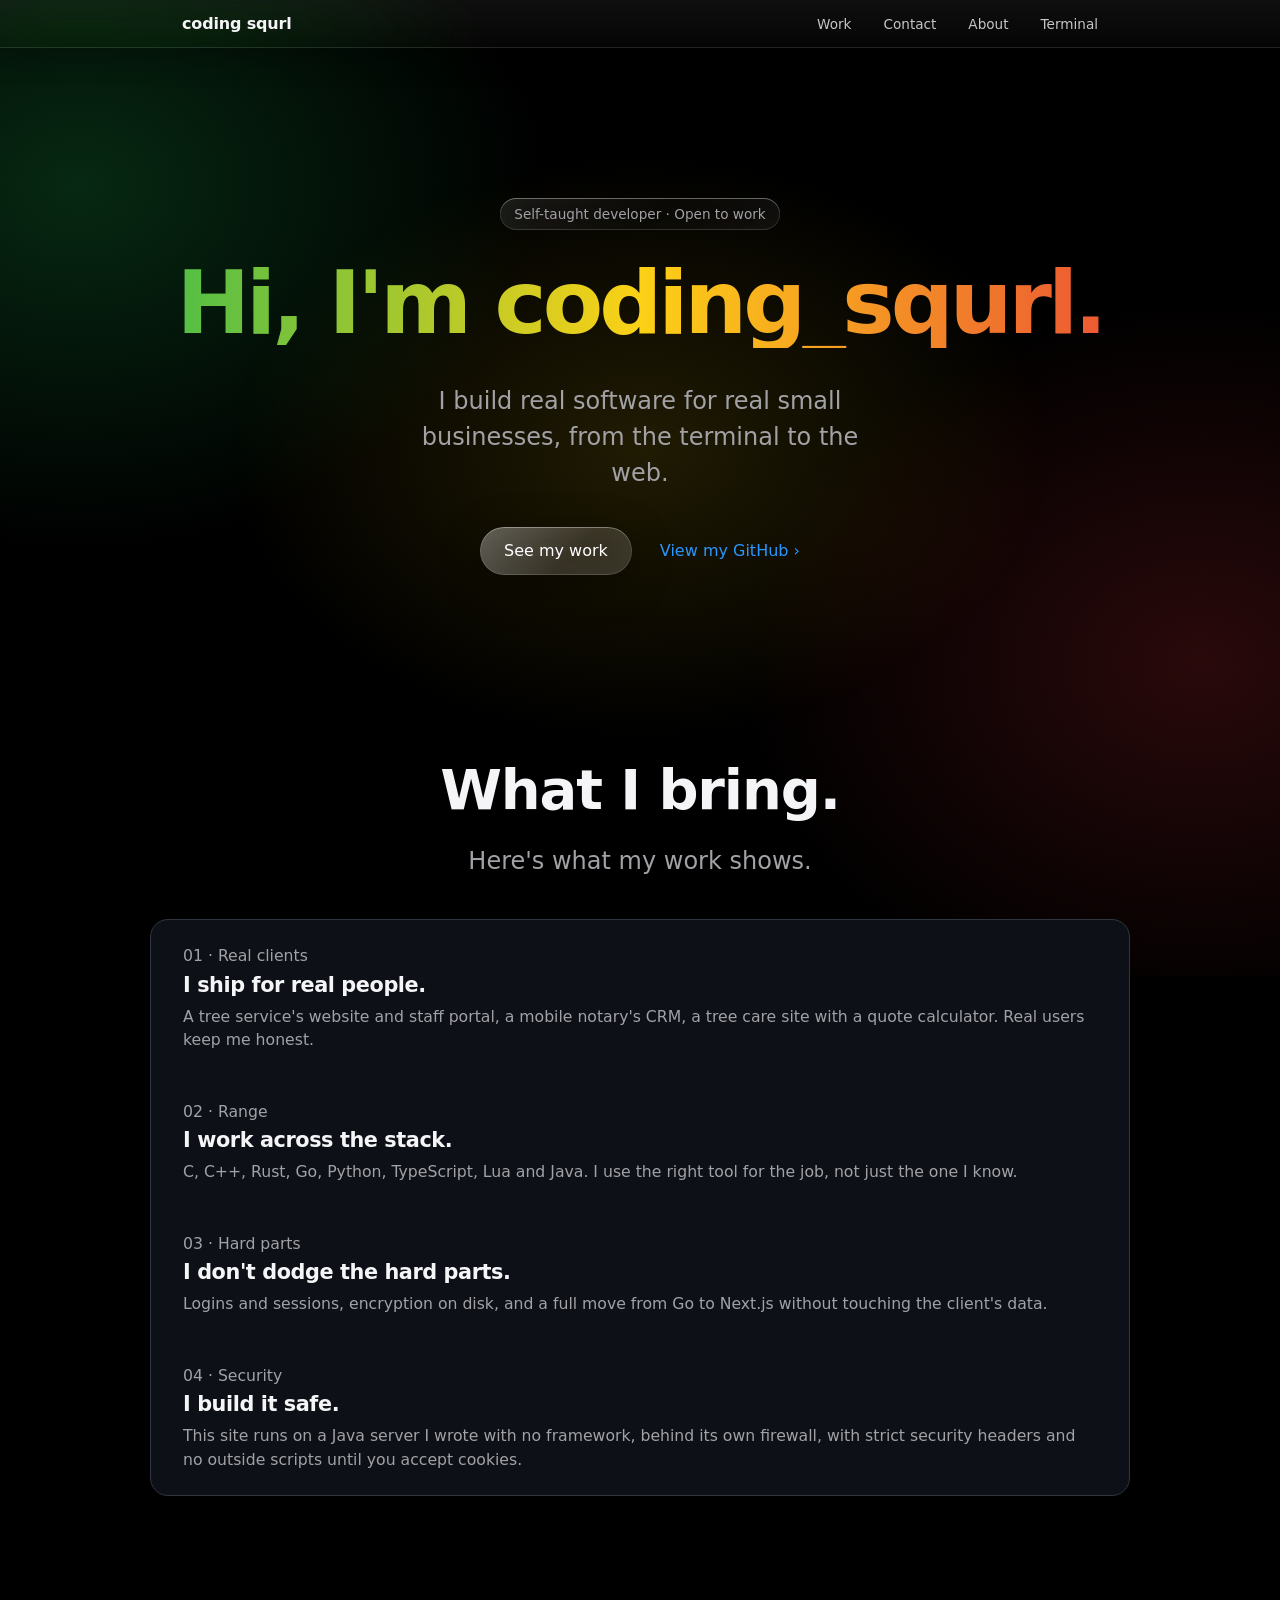
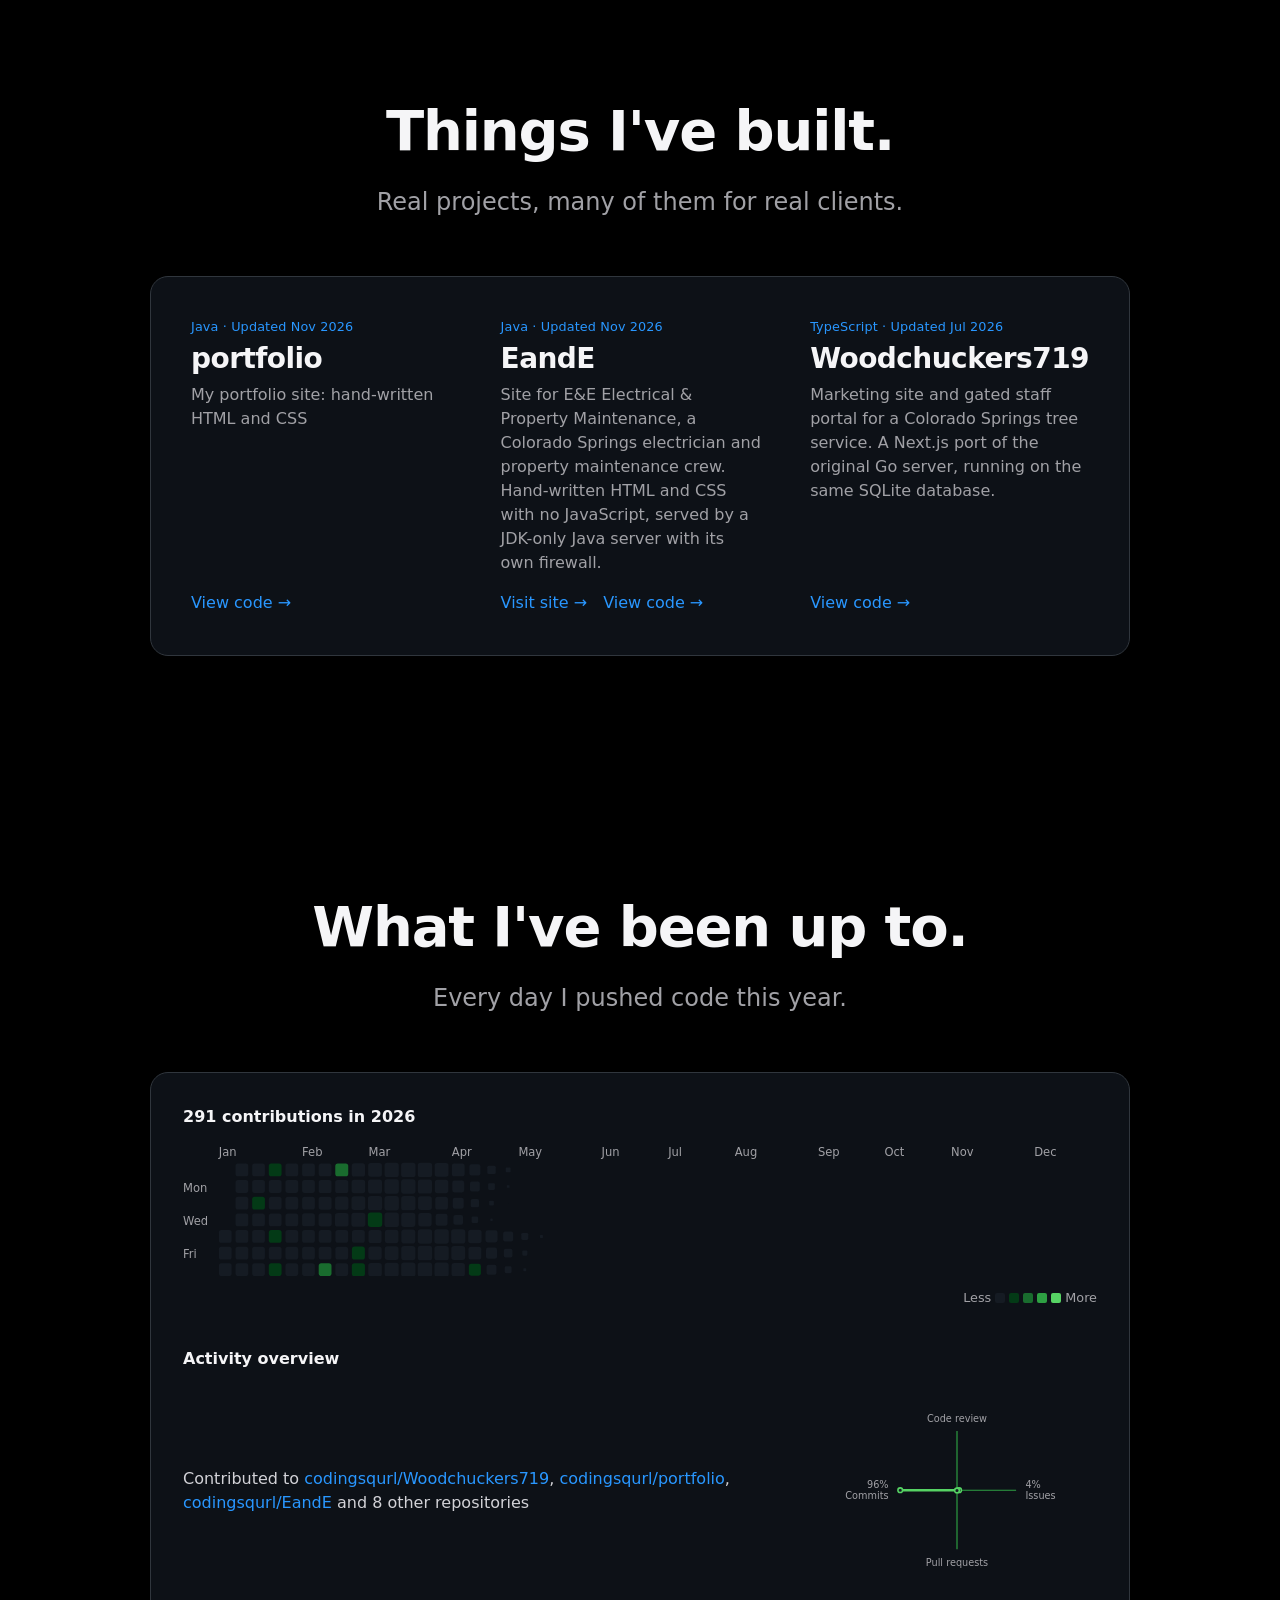
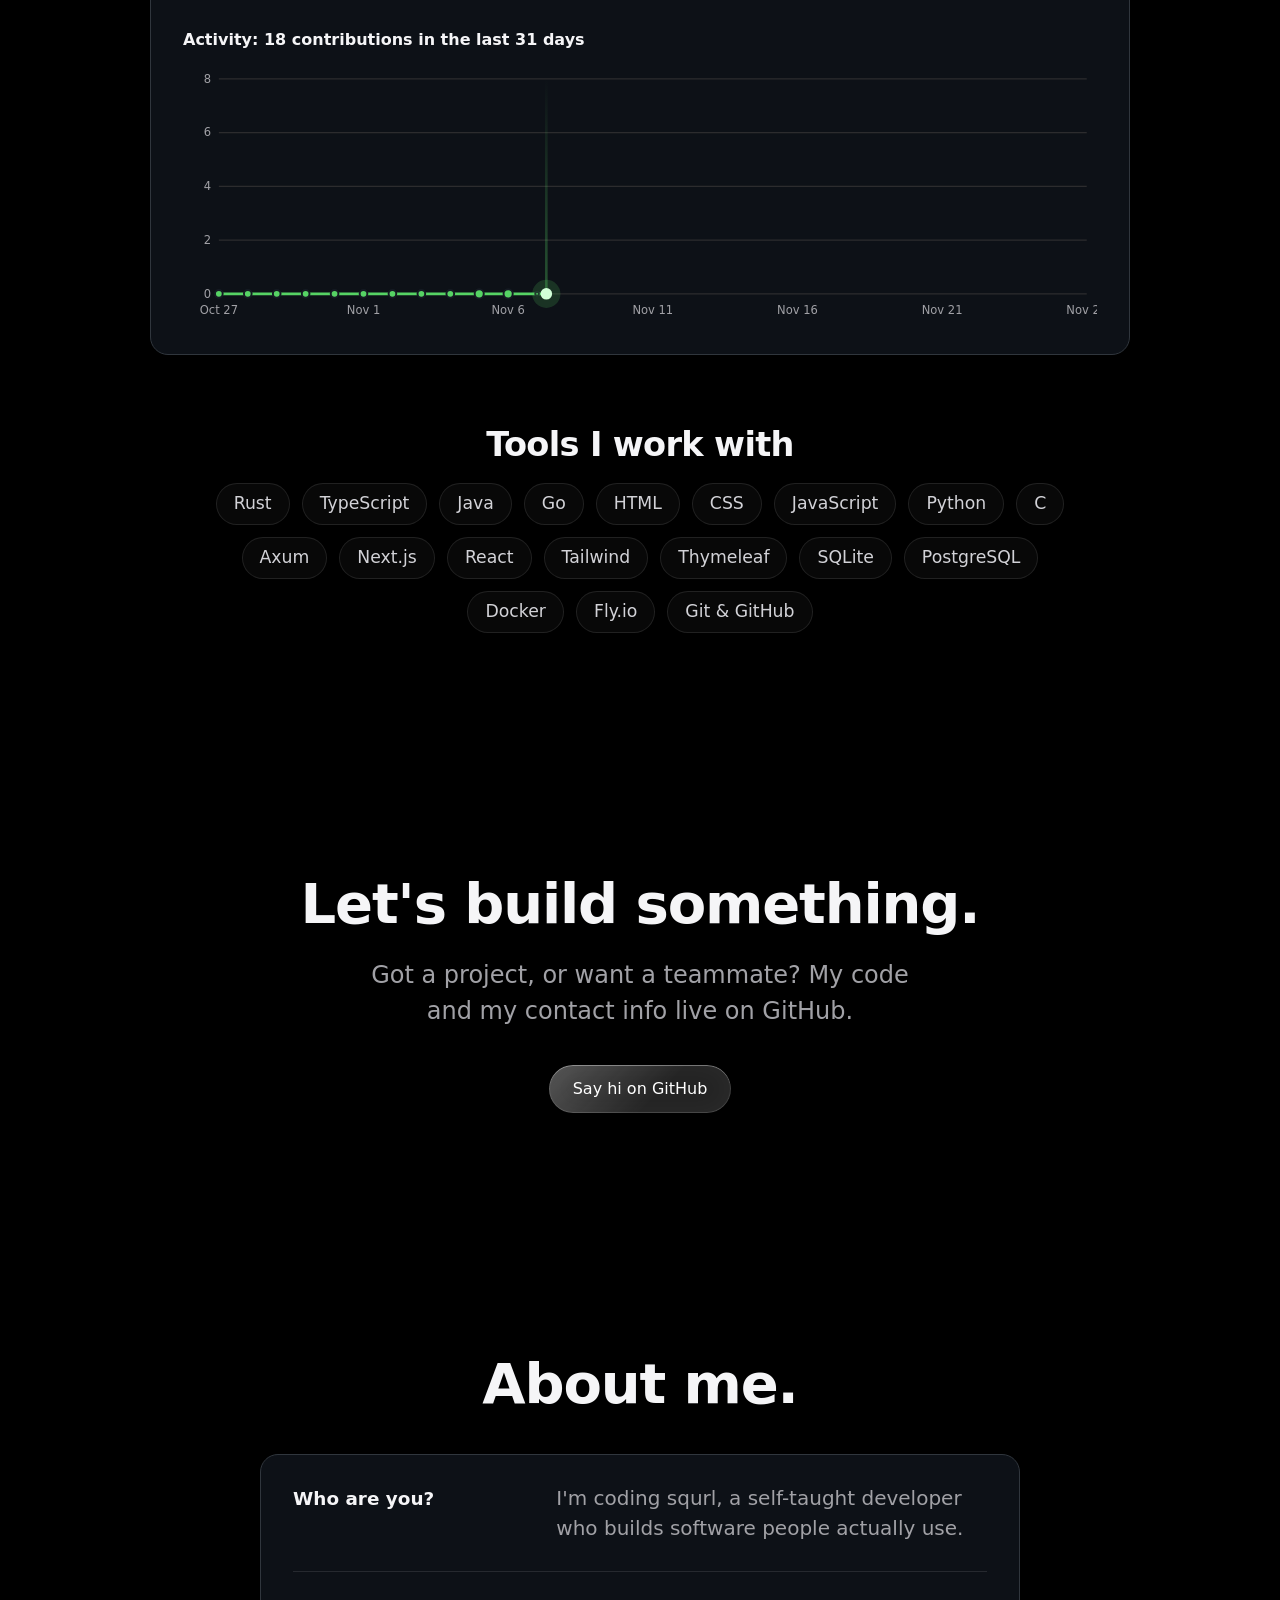
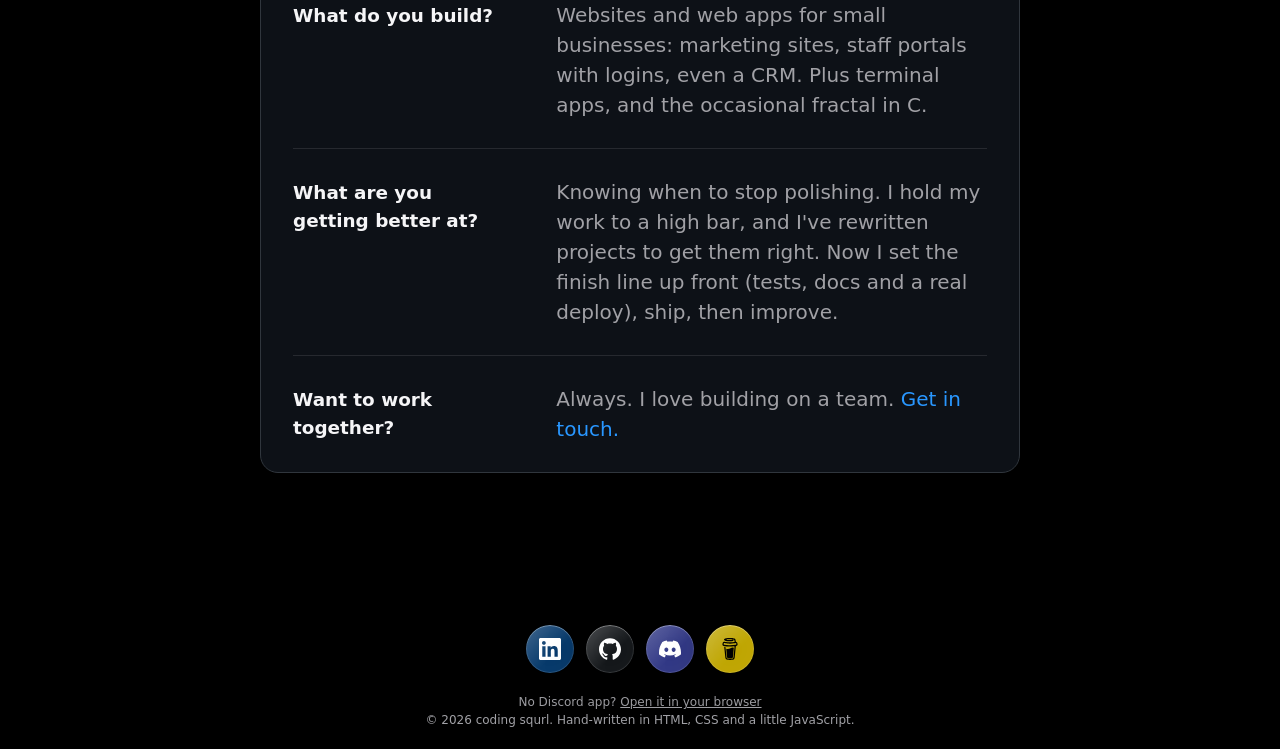
==== commit 111b856a: "Taste-skill pass: no fade-ins on scroll, skip link, focus rings, theme colour Co-Authored-By: Claude" ====
--- a/index.html
+++ b/index.html
@@ -5,7 +5,6 @@
   <!-- The <head> holds information ABOUT the page. None of it shows up on the page itself. -->
   <head>
     <meta charset="UTF-8">
-    <meta http-equiv="Content-Security-Policy" content="default-src 'self'; img-src 'self' data: https://*.google-analytics.com https://*.analytics.google.com https://*.googletagmanager.com; style-src 'self'; script-src 'self' https://www.googletagmanager.com; connect-src 'self' https://*.google-analytics.com https://*.analytics.google.com https://*.googletagmanager.com; object-src 'none'; base-uri 'none'; form-action 'none'">
     <!-- This makes the page fit properly on phones. Without it, phones zoom out and everything looks tiny. -->
     <meta name="viewport" content="width=device-width, initial-scale=1.0">
     <!-- The title is the text shown on the browser tab, and the blue link in Google's results.
@@ -17,11 +16,13 @@
     <meta name="author" content="coding squrl">
     <!-- The one official address of this page. If it's ever reachable at more than one
          address, this tells Google which to list, so they don't compete with each other. -->
-    <link rel="canonical" href="https://codingsqurl.github.io/portfolio/">
+    <link rel="canonical" href="https://codingsqurl.fly.dev/">
     <!-- When someone clicks a link off your site, only share your domain, not the full address. -->
     <meta name="referrer" content="strict-origin-when-cross-origin">
     <!-- The little icon on the browser tab. -->
     <link rel="icon" href="favicon.svg" type="image/svg+xml">
+    <!-- Tints the phone's browser bar to match the page. -->
+    <meta name="theme-color" content="#000000">
     <!-- Open Graph: the title, text and picture shown when someone shares your link
          in iMessage, Discord, LinkedIn and so on. These must be full web addresses,
          so update them if you move to your own domain. -->
@@ -29,8 +30,8 @@
     <meta property="og:title" content="coding squrl · Self-Taught Full-Stack Developer">
     <meta property="og:description" content="A self-taught full-stack developer building websites, web apps and tools for small businesses in TypeScript, Next.js, Go, Rust and Java.">
     <meta property="og:site_name" content="coding squrl">
-    <meta property="og:url" content="https://codingsqurl.github.io/portfolio/">
-    <meta property="og:image" content="https://codingsqurl.github.io/portfolio/og-image.png">
+    <meta property="og:url" content="https://codingsqurl.fly.dev/">
+    <meta property="og:image" content="https://codingsqurl.fly.dev/og-image.png">
     <meta property="og:image:width" content="1200">
     <meta property="og:image:height" content="630">
     <meta property="og:image:alt" content="Hi, I'm coding squrl. Real software for real small businesses, from the terminal to the web.">
@@ -46,11 +47,11 @@
       "@graph": [
         {
           "@type": "Person",
-          "@id": "https://codingsqurl.github.io/portfolio/#me",
+          "@id": "https://codingsqurl.fly.dev/#me",
           "name": "coding squrl",
           "alternateName": ["coding_squrl", "codingsqurl"],
-          "url": "https://codingsqurl.github.io/portfolio/",
-          "image": "https://codingsqurl.github.io/portfolio/og-image.png",
+          "url": "https://codingsqurl.fly.dev/",
+          "image": "https://codingsqurl.fly.dev/og-image.png",
           "jobTitle": "Full-Stack Developer",
           "description": "Self-taught full-stack developer building websites, web apps and tools for small businesses.",
           "knowsAbout": ["TypeScript", "Next.js", "React", "Go", "Rust", "Java", "Python", "C", "C++", "SQLite", "Web security"],
@@ -63,28 +64,30 @@
         },
         {
           "@type": "WebSite",
-          "@id": "https://codingsqurl.github.io/portfolio/#site",
-          "url": "https://codingsqurl.github.io/portfolio/",
+          "@id": "https://codingsqurl.fly.dev/#site",
+          "url": "https://codingsqurl.fly.dev/",
           "name": "coding squrl",
-          "author": {"@id": "https://codingsqurl.github.io/portfolio/#me"}
+          "author": {"@id": "https://codingsqurl.fly.dev/#me"}
         }
       ]
     }
     </script>
     <!-- This connects our CSS file, which controls how everything looks. -->
-    <link rel="stylesheet" href="style.css?v=8efcd880">
+    <link rel="stylesheet" href="style.css">
     <!-- Animations: GSAP (a well-known animation library), kept on this site rather than
          loaded from elsewhere, and motion.js, which says what moves. -->
     <script src="gsap.min.js" defer></script>
     <script src="ScrollTrigger.min.js" defer></script>
-    <script src="motion.js?v=2c999ca0" defer></script>
+    <script src="motion.js" defer></script>
     <!-- Asks visitors about analytics cookies, and only loads Google Analytics if they say yes.
          "defer" means it waits until the page has loaded, so it never slows the page down. -->
-    <script src="consent.js?v=845dc4ef" defer></script>
+    <script src="consent.js" defer></script>
   </head>
 
   <!-- The <body> holds everything you SEE on the page. -->
   <body>
+    <!-- For keyboard users: the first Tab shows this, and Enter jumps past the nav. -->
+    <a class="skip-link" href="#main">Skip to content</a>
 
     <!-- A slim navigation bar that sticks to the top while you scroll. -->
     <nav class="site-nav">
@@ -115,7 +118,7 @@
       </div>
     </header>
 
-    <main>
+    <main id="main">
 
       <!-- ===== STRENGTHS: what I bring, each backed by real work =====
            Near the top, because employers skim. Each card makes one claim
@@ -166,7 +169,7 @@
             <article class="card reveal">
               <p class="card-label">Java · Updated Nov 2026</p>
               <h3>portfolio</h3>
-              <p>This site: hand-written HTML, CSS and a little JavaScript, plus a Java server I wrote with no framework.</p>
+              <p>My portfolio site: hand-written HTML and CSS</p>
               <p class="card-links"><a href="https://github.com/codingsqurl/portfolio">View code →</a></p>
             </article>
             <article class="card reveal">
@@ -204,20 +207,20 @@
           <div class="github-panel reveal">
           <!-- GITHUB-CONTRIBUTIONS -->
             <figure class="contrib">
-              <figcaption>299 contributions in 2026</figcaption>
-              <div class="contrib-scroll" tabindex="0" role="region" aria-label="Contribution graph, scrolls sideways"><svg viewBox="0 0 714 104" role="img" aria-label="GitHub contribution graph: 299 contributions in 2026"><text x="28" y="10">Jan</text><text x="93" y="10">Feb</text><text x="145" y="10">Mar</text><text x="210" y="10">Apr</text><text x="262" y="10">May</text><text x="327" y="10">Jun</text><text x="379" y="10">Jul</text><text x="431" y="10">Aug</text><text x="496" y="10">Sep</text><text x="548" y="10">Oct</text><text x="600" y="10">Nov</text><text x="665" y="10">Dec</text><text x="0" y="38">Mon</text><text x="0" y="64">Wed</text><text x="0" y="90">Fri</text><rect class="contrib-l0" x="28" y="68" width="10" height="10" rx="2"><title>No contributions on January 1st.</title></rect><rect class="contrib-l0" x="28" y="81" width="10" height="10" rx="2"><title>No contributions on January 2nd.</title></rect><rect class="contrib-l0" x="28" y="94" width="10" height="10" rx="2"><title>No contributions on January 3rd.</title></rect><rect class="contrib-l0" x="41" y="16" width="10" height="10" rx="2"><title>No contributions on January 4th.</title></rect><rect class="contrib-l0" x="41" y="29" width="10" height="10" rx="2"><title>No contributions on January 5th.</title></rect><rect class="contrib-l0" x="41" y="42" width="10" height="10" rx="2"><title>No contributions on January 6th.</title></rect><rect class="contrib-l0" x="41" y="55" width="10" height="10" rx="2"><title>No contributions on January 7th.</title></rect><rect class="contrib-l0" x="41" y="68" width="10" height="10" rx="2"><title>No contributions on January 8th.</title></rect><rect class="contrib-l0" x="41" y="81" width="10" height="10" rx="2"><title>No contributions on January 9th.</title></rect><rect class="contrib-l0" x="41" y="94" width="10" height="10" rx="2"><title>No contributions on January 10th.</title></rect><rect class="contrib-l0" x="54" y="16" width="10" height="10" rx="2"><title>No contributions on January 11th.</title></rect><rect class="contrib-l0" x="54" y="29" width="10" height="10" rx="2"><title>No contributions on January 12th.</title></rect><rect class="contrib-l1" x="54" y="42" width="10" height="10" rx="2"><title>1 contribution on January 13th.</title></rect><rect class="contrib-l0" x="54" y="55" width="10" height="10" rx="2"><title>No contributions on January 14th.</title></rect><rect class="contrib-l0" x="54" y="68" width="10" height="10" rx="2"><title>No contributions on January 15th.</title></rect><rect class="contrib-l0" x="54" y="81" width="10" height="10" rx="2"><title>No contributions on January 16th.</title></rect><rect class="contrib-l0" x="54" y="94" width="10" height="10" rx="2"><title>No contributions on January 17th.</title></rect><rect class="contrib-l1" x="67" y="16" width="10" height="10" rx="2"><title>2 contributions on January 18th.</title></rect><rect class="contrib-l0" x="67" y="29" width="10" height="10" rx="2"><title>No contributions on January 19th.</title></rect><rect class="contrib-l0" x="67" y="42" width="10" height="10" rx="2"><title>No contributions on January 20th.</title></rect><rect class="contrib-l0" x="67" y="55" width="10" height="10" rx="2"><title>No contributions on January 21st.</title></rect><rect class="contrib-l1" x="67" y="68" width="10" height="10" rx="2"><title>1 contribution on January 22nd.</title></rect><rect class="contrib-l0" x="67" y="81" width="10" height="10" rx="2"><title>No contributions on January 23rd.</title></rect><rect class="contrib-l1" x="67" y="94" width="10" height="10" rx="2"><title>2 contributions on January 24th.</title></rect><rect class="contrib-l0" x="80" y="16" width="10" height="10" rx="2"><title>No contributions on January 25th.</title></rect><rect class="contrib-l0" x="80" y="29" width="10" height="10" rx="2"><title>No contributions on January 26th.</title></rect><rect class="contrib-l0" x="80" y="42" width="10" height="10" rx="2"><title>No contributions on January 27th.</title></rect><rect class="contrib-l0" x="80" y="55" width="10" height="10" rx="2"><title>No contributions on January 28th.</title></rect><rect class="contrib-l0" x="80" y="68" width="10" height="10" rx="2"><title>No contributions on January 29th.</title></rect><rect class="contrib-l0" x="80" y="81" width="10" height="10" rx="2"><title>No contributions on January 30th.</title></rect><rect class="contrib-l0" x="80" y="94" width="10" height="10" rx="2"><title>No contributions on January 31st.</title></rect><rect class="contrib-l0" x="93" y="16" width="10" height="10" rx="2"><title>No contributions on February 1st.</title></rect><rect class="contrib-l0" x="93" y="29" width="10" height="10" rx="2"><title>No contributions on February 2nd.</title></rect><rect class="contrib-l0" x="93" y="42" width="10" height="10" rx="2"><title>No contributions on February 3rd.</title></rect><rect class="contrib-l0" x="93" y="55" width="10" height="10" rx="2"><title>No contributions on February 4th.</title></rect><rect class="contrib-l0" x="93" y="68" width="10" height="10" rx="2"><title>No contributions on February 5th.</title></rect><rect class="contrib-l0" x="93" y="81" width="10" height="10" rx="2"><title>No contributions on February 6th.</title></rect><rect class="contrib-l0" x="93" y="94" width="10" height="10" rx="2"><title>No contributions on February 7th.</title></rect><rect class="contrib-l0" x="106" y="16" width="10" height="10" rx="2"><title>No contributions on February 8th.</title></rect><rect class="contrib-l0" x="106" y="29" width="10" height="10" rx="2"><title>No contributions on February 9th.</title></rect><rect class="contrib-l0" x="106" y="42" width="10" height="10" rx="2"><title>No contributions on February 10th.</title></rect><rect class="contrib-l0" x="106" y="55" width="10" height="10" rx="2"><title>No contributions on February 11th.</title></rect><rect class="contrib-l0" x="106" y="68" width="10" height="10" rx="2"><title>No contributions on February 12th.</title></rect><rect class="contrib-l0" x="106" y="81" width="10" height="10" rx="2"><title>No contributions on February 13th.</title></rect><rect class="contrib-l2" x="106" y="94" width="10" height="10" rx="2"><title>5 contributions on February 14th.</title></rect><rect class="contrib-l2" x="119" y="16" width="10" height="10" rx="2"><title>6 contributions on February 15th.</title></rect><rect class="contrib-l0" x="119" y="29" width="10" height="10" rx="2"><title>No contributions on February 16th.</title></rect><rect class="contrib-l0" x="119" y="42" width="10" height="10" rx="2"><title>No contributions on February 17th.</title></rect><rect class="contrib-l0" x="119" y="55" width="10" height="10" rx="2"><title>No contributions on February 18th.</title></rect><rect class="contrib-l0" x="119" y="68" width="10" height="10" rx="2"><title>No contributions on February 19th.</title></rect><rect class="contrib-l0" x="119" y="81" width="10" height="10" rx="2"><title>No contributions on February 20th.</title></rect><rect class="contrib-l0" x="119" y="94" width="10" height="10" rx="2"><title>No contributions on February 21st.</title></rect><rect class="contrib-l0" x="132" y="16" width="10" height="10" rx="2"><title>No contributions on February 22nd.</title></rect><rect class="contrib-l0" x="132" y="29" width="10" height="10" rx="2"><title>No contributions on February 23rd.</title></rect><rect class="contrib-l0" x="132" y="42" width="10" height="10" rx="2"><title>No contributions on February 24th.</title></rect><rect class="contrib-l0" x="132" y="55" width="10" height="10" rx="2"><title>No contributions on February 25th.</title></rect><rect class="contrib-l0" x="132" y="68" width="10" height="10" rx="2"><title>No contributions on February 26th.</title></rect><rect class="contrib-l1" x="132" y="81" width="10" height="10" rx="2"><title>1 contribution on February 27th.</title></rect><rect class="contrib-l1" x="132" y="94" width="10" height="10" rx="2"><title>1 contribution on February 28th.</title></rect><rect class="contrib-l0" x="145" y="16" width="10" height="10" rx="2"><title>No contributions on March 1st.</title></rect><rect class="contrib-l0" x="145" y="29" width="10" height="10" rx="2"><title>No contributions on March 2nd.</title></rect><rect class="contrib-l0" x="145" y="42" width="10" height="10" rx="2"><title>No contributions on March 3rd.</title></rect><rect class="contrib-l1" x="145" y="55" width="10" height="10" rx="2"><title>1 contribution on March 4th.</title></rect><rect class="contrib-l0" x="145" y="68" width="10" height="10" rx="2"><title>No contributions on March 5th.</title></rect><rect class="contrib-l0" x="145" y="81" width="10" height="10" rx="2"><title>No contributions on March 6th.</title></rect><rect class="contrib-l0" x="145" y="94" width="10" height="10" rx="2"><title>No contributions on March 7th.</title></rect><rect class="contrib-l0" x="158" y="16" width="10" height="10" rx="2"><title>No contributions on March 8th.</title></rect><rect class="contrib-l0" x="158" y="29" width="10" height="10" rx="2"><title>No contributions on March 9th.</title></rect><rect class="contrib-l0" x="158" y="42" width="10" height="10" rx="2"><title>No contributions on March 10th.</title></rect><rect class="contrib-l0" x="158" y="55" width="10" height="10" rx="2"><title>No contributions on March 11th.</title></rect><rect class="contrib-l0" x="158" y="68" width="10" height="10" rx="2"><title>No contributions on March 12th.</title></rect><rect class="contrib-l0" x="158" y="81" width="10" height="10" rx="2"><title>No contributions on March 13th.</title></rect><rect class="contrib-l0" x="158" y="94" width="10" height="10" rx="2"><title>No contributions on March 14th.</title></rect><rect class="contrib-l0" x="171" y="16" width="10" height="10" rx="2"><title>No contributions on March 15th.</title></rect><rect class="contrib-l0" x="171" y="29" width="10" height="10" rx="2"><title>No contributions on March 16th.</title></rect><rect class="contrib-l0" x="171" y="42" width="10" height="10" rx="2"><title>No contributions on March 17th.</title></rect><rect class="contrib-l0" x="171" y="55" width="10" height="10" rx="2"><title>No contributions on March 18th.</title></rect><rect class="contrib-l0" x="171" y="68" width="10" height="10" rx="2"><title>No contributions on March 19th.</title></rect><rect class="contrib-l0" x="171" y="81" width="10" height="10" rx="2"><title>No contributions on March 20th.</title></rect><rect class="contrib-l0" x="171" y="94" width="10" height="10" rx="2"><title>No contributions on March 21st.</title></rect><rect class="contrib-l0" x="184" y="16" width="10" height="10" rx="2"><title>No contributions on March 22nd.</title></rect><rect class="contrib-l0" x="184" y="29" width="10" height="10" rx="2"><title>No contributions on March 23rd.</title></rect><rect class="contrib-l0" x="184" y="42" width="10" height="10" rx="2"><title>No contributions on March 24th.</title></rect><rect class="contrib-l0" x="184" y="55" width="10" height="10" rx="2"><title>No contributions on March 25th.</title></rect><rect class="contrib-l0" x="184" y="68" width="10" height="10" rx="2"><title>No contributions on March 26th.</title></rect><rect class="contrib-l0" x="184" y="81" width="10" height="10" rx="2"><title>No contributions on March 27th.</title></rect><rect class="contrib-l0" x="184" y="94" width="10" height="10" rx="2"><title>No contributions on March 28th.</title></rect><rect class="contrib-l0" x="197" y="16" width="10" height="10" rx="2"><title>No contributions on March 29th.</title></rect><rect class="contrib-l0" x="197" y="29" width="10" height="10" rx="2"><title>No contributions on March 30th.</title></rect><rect class="contrib-l0" x="197" y="42" width="10" height="10" rx="2"><title>No contributions on March 31st.</title></rect><rect class="contrib-l0" x="197" y="55" width="10" height="10" rx="2"><title>No contributions on April 1st.</title></rect><rect class="contrib-l0" x="197" y="68" width="10" height="10" rx="2"><title>No contributions on April 2nd.</title></rect><rect class="contrib-l0" x="197" y="81" width="10" height="10" rx="2"><title>No contributions on April 3rd.</title></rect><rect class="contrib-l0" x="197" y="94" width="10" height="10" rx="2"><title>No contributions on April 4th.</title></rect><rect class="contrib-l0" x="210" y="16" width="10" height="10" rx="2"><title>No contributions on April 5th.</title></rect><rect class="contrib-l0" x="210" y="29" width="10" height="10" rx="2"><title>No contributions on April 6th.</title></rect><rect class="contrib-l0" x="210" y="42" width="10" height="10" rx="2"><title>No contributions on April 7th.</title></rect><rect class="contrib-l0" x="210" y="55" width="10" height="10" rx="2"><title>No contributions on April 8th.</title></rect><rect class="contrib-l0" x="210" y="68" width="10" height="10" rx="2"><title>No contributions on April 9th.</title></rect><rect class="contrib-l0" x="210" y="81" width="10" height="10" rx="2"><title>No contributions on April 10th.</title></rect><rect class="contrib-l0" x="210" y="94" width="10" height="10" rx="2"><title>No contributions on April 11th.</title></rect><rect class="contrib-l0" x="223" y="16" width="10" height="10" rx="2"><title>No contributions on April 12th.</title></rect><rect class="contrib-l0" x="223" y="29" width="10" height="10" rx="2"><title>No contributions on April 13th.</title></rect><rect class="contrib-l0" x="223" y="42" width="10" height="10" rx="2"><title>No contributions on April 14th.</title></rect><rect class="contrib-l0" x="223" y="55" width="10" height="10" rx="2"><title>No contributions on April 15th.</title></rect><rect class="contrib-l0" x="223" y="68" width="10" height="10" rx="2"><title>No contributions on April 16th.</title></rect><rect class="contrib-l0" x="223" y="81" width="10" height="10" rx="2"><title>No contributions on April 17th.</title></rect><rect class="contrib-l1" x="223" y="94" width="10" height="10" rx="2"><title>1 contribution on April 18th.</title></rect><rect class="contrib-l0" x="236" y="16" width="10" height="10" rx="2"><title>No contributions on April 19th.</title></rect><rect class="contrib-l0" x="236" y="29" width="10" height="10" rx="2"><title>No contributions on April 20th.</title></rect><rect class="contrib-l0" x="236" y="42" width="10" height="10" rx="2"><title>No contributions on April 21st.</title></rect><rect class="contrib-l0" x="236" y="55" width="10" height="10" rx="2"><title>No contributions on April 22nd.</title></rect><rect class="contrib-l0" x="236" y="68" width="10" height="10" rx="2"><title>No contributions on April 23rd.</title></rect><rect class="contrib-l0" x="236" y="81" width="10" height="10" rx="2"><title>No contributions on April 24th.</title></rect><rect class="contrib-l0" x="236" y="94" width="10" height="10" rx="2"><title>No contributions on April 25th.</title></rect><rect class="contrib-l0" x="249" y="16" width="10" height="10" rx="2"><title>No contributions on April 26th.</title></rect><rect class="contrib-l0" x="249" y="29" width="10" height="10" rx="2"><title>No contributions on April 27th.</title></rect><rect class="contrib-l0" x="249" y="42" width="10" height="10" rx="2"><title>No contributions on April 28th.</title></rect><rect class="contrib-l0" x="249" y="55" width="10" height="10" rx="2"><title>No contributions on April 29th.</title></rect><rect class="contrib-l0" x="249" y="68" width="10" height="10" rx="2"><title>No contributions on April 30th.</title></rect><rect class="contrib-l0" x="249" y="81" width="10" height="10" rx="2"><title>No contributions on May 1st.</title></rect><rect class="contrib-l0" x="249" y="94" width="10" height="10" rx="2"><title>No contributions on May 2nd.</title></rect><rect class="contrib-l0" x="262" y="16" width="10" height="10" rx="2"><title>No contributions on May 3rd.</title></rect><rect class="contrib-l0" x="262" y="29" width="10" height="10" rx="2"><title>No contributions on May 4th.</title></rect><rect class="contrib-l0" x="262" y="42" width="10" height="10" rx="2"><title>No contributions on May 5th.</title></rect><rect class="contrib-l0" x="262" y="55" width="10" height="10" rx="2"><title>No contributions on May 6th.</title></rect><rect class="contrib-l0" x="262" y="68" width="10" height="10" rx="2"><title>No contributions on May 7th.</title></rect><rect class="contrib-l0" x="262" y="81" width="10" height="10" rx="2"><title>No contributions on May 8th.</title></rect><rect class="contrib-l0" x="262" y="94" width="10" height="10" rx="2"><title>No contributions on May 9th.</title></rect><rect class="contrib-l0" x="275" y="16" width="10" height="10" rx="2"><title>No contributions on May 10th.</title></rect><rect class="contrib-l0" x="275" y="29" width="10" height="10" rx="2"><title>No contributions on May 11th.</title></rect><rect class="contrib-l2" x="275" y="42" width="10" height="10" rx="2"><title>6 contributions on May 12th.</title></rect><rect class="contrib-l0" x="275" y="55" width="10" height="10" rx="2"><title>No contributions on May 13th.</title></rect><rect class="contrib-l0" x="275" y="68" width="10" height="10" rx="2"><title>No contributions on May 14th.</title></rect><rect class="contrib-l0" x="275" y="81" width="10" height="10" rx="2"><title>No contributions on May 15th.</title></rect><rect class="contrib-l0" x="275" y="94" width="10" height="10" rx="2"><title>No contributions on May 16th.</title></rect><rect class="contrib-l0" x="288" y="16" width="10" height="10" rx="2"><title>No contributions on May 17th.</title></rect><rect class="contrib-l0" x="288" y="29" width="10" height="10" rx="2"><title>No contributions on May 18th.</title></rect><rect class="contrib-l0" x="288" y="42" width="10" height="10" rx="2"><title>No contributions on May 19th.</title></rect><rect class="contrib-l3" x="288" y="55" width="10" height="10" rx="2"><title>8 contributions on May 20th.</title></rect><rect class="contrib-l2" x="288" y="68" width="10" height="10" rx="2"><title>5 contributions on May 21st.</title></rect><rect class="contrib-l2" x="288" y="81" width="10" height="10" rx="2"><title>6 contributions on May 22nd.</title></rect><rect class="contrib-l0" x="288" y="94" width="10" height="10" rx="2"><title>No contributions on May 23rd.</title></rect><rect class="contrib-l4" x="301" y="16" width="10" height="10" rx="2"><title>29 contributions on May 24th.</title></rect><rect class="contrib-l1" x="301" y="29" width="10" height="10" rx="2"><title>1 contribution on May 25th.</title></rect><rect class="contrib-l2" x="301" y="42" width="10" height="10" rx="2"><title>4 contributions on May 26th.</title></rect><rect class="contrib-l2" x="301" y="55" width="10" height="10" rx="2"><title>4 contributions on May 27th.</title></rect><rect class="contrib-l0" x="301" y="68" width="10" height="10" rx="2"><title>No contributions on May 28th.</title></rect><rect class="contrib-l0" x="301" y="81" width="10" height="10" rx="2"><title>No contributions on May 29th.</title></rect><rect class="contrib-l0" x="301" y="94" width="10" height="10" rx="2"><title>No contributions on May 30th.</title></rect><rect class="contrib-l4" x="314" y="16" width="10" height="10" rx="2"><title>61 contributions on May 31st.</title></rect><rect class="contrib-l1" x="314" y="29" width="10" height="10" rx="2"><title>1 contribution on June 1st.</title></rect><rect class="contrib-l0" x="314" y="42" width="10" height="10" rx="2"><title>No contributions on June 2nd.</title></rect><rect class="contrib-l1" x="314" y="55" width="10" height="10" rx="2"><title>1 contribution on June 3rd.</title></rect><rect class="contrib-l1" x="314" y="68" width="10" height="10" rx="2"><title>1 contribution on June 4th.</title></rect><rect class="contrib-l0" x="314" y="81" width="10" height="10" rx="2"><title>No contributions on June 5th.</title></rect><rect class="contrib-l0" x="314" y="94" width="10" height="10" rx="2"><title>No contributions on June 6th.</title></rect><rect class="contrib-l0" x="327" y="16" width="10" height="10" rx="2"><title>No contributions on June 7th.</title></rect><rect class="contrib-l0" x="327" y="29" width="10" height="10" rx="2"><title>No contributions on June 8th.</title></rect><rect class="contrib-l0" x="327" y="42" width="10" height="10" rx="2"><title>No contributions on June 9th.</title></rect><rect class="contrib-l1" x="327" y="55" width="10" height="10" rx="2"><title>1 contribution on June 10th.</title></rect><rect class="contrib-l0" x="327" y="68" width="10" height="10" rx="2"><title>No contributions on June 11th.</title></rect><rect class="contrib-l0" x="327" y="81" width="10" height="10" rx="2"><title>No contributions on June 12th.</title></rect><rect class="contrib-l4" x="327" y="94" width="10" height="10" rx="2"><title>14 contributions on June 13th.</title></rect><rect class="contrib-l0" x="340" y="16" width="10" height="10" rx="2"><title>No contributions on June 14th.</title></rect><rect class="contrib-l1" x="340" y="29" width="10" height="10" rx="2"><title>1 contribution on June 15th.</title></rect><rect class="contrib-l0" x="340" y="42" width="10" height="10" rx="2"><title>No contributions on June 16th.</title></rect><rect class="contrib-l2" x="340" y="55" width="10" height="10" rx="2"><title>5 contributions on June 17th.</title></rect><rect class="contrib-l0" x="340" y="68" width="10" height="10" rx="2"><title>No contributions on June 18th.</title></rect><rect class="contrib-l1" x="340" y="81" width="10" height="10" rx="2"><title>3 contributions on June 19th.</title></rect><rect class="contrib-l2" x="340" y="94" width="10" height="10" rx="2"><title>4 contributions on June 20th.</title></rect><rect class="contrib-l3" x="353" y="16" width="10" height="10" rx="2"><title>8 contributions on June 21st.</title></rect><rect class="contrib-l3" x="353" y="29" width="10" height="10" rx="2"><title>10 contributions on June 22nd.</title></rect><rect class="contrib-l0" x="353" y="42" width="10" height="10" rx="2"><title>No contributions on June 23rd.</title></rect><rect class="contrib-l1" x="353" y="55" width="10" height="10" rx="2"><title>1 contribution on June 24th.</title></rect><rect class="contrib-l2" x="353" y="68" width="10" height="10" rx="2"><title>7 contributions on June 25th.</title></rect><rect class="contrib-l2" x="353" y="81" width="10" height="10" rx="2"><title>6 contributions on June 26th.</title></rect><rect class="contrib-l2" x="353" y="94" width="10" height="10" rx="2"><title>6 contributions on June 27th.</title></rect><rect class="contrib-l4" x="366" y="16" width="10" height="10" rx="2"><title>13 contributions on June 28th.</title></rect><rect class="contrib-l0" x="366" y="29" width="10" height="10" rx="2"><title>No contributions on June 29th.</title></rect><rect class="contrib-l0" x="366" y="42" width="10" height="10" rx="2"><title>No contributions on June 30th.</title></rect><rect class="contrib-l1" x="366" y="55" width="10" height="10" rx="2"><title>3 contributions on July 1st.</title></rect><rect class="contrib-l1" x="366" y="68" width="10" height="10" rx="2"><title>2 contributions on July 2nd.</title></rect><rect class="contrib-l1" x="366" y="81" width="10" height="10" rx="2"><title>1 contribution on July 3rd.</title></rect><rect class="contrib-l4" x="366" y="94" width="10" height="10" rx="2"><title>21 contributions on July 4th.</title></rect><rect class="contrib-l1" x="379" y="16" width="10" height="10" rx="2"><title>3 contributions on July 5th.</title></rect><rect class="contrib-l0" x="379" y="29" width="10" height="10" rx="2"><title>No contributions on July 6th.</title></rect><rect class="contrib-l0" x="379" y="42" width="10" height="10" rx="2"><title>No contributions on July 7th.</title></rect><rect class="contrib-l0" x="379" y="55" width="10" height="10" rx="2"><title>No contributions on July 8th.</title></rect><rect class="contrib-l0" x="379" y="68" width="10" height="10" rx="2"><title>No contributions on July 9th.</title></rect><rect class="contrib-l0" x="379" y="81" width="10" height="10" rx="2"><title>No contributions on July 10th.</title></rect><rect class="contrib-l0" x="379" y="94" width="10" height="10" rx="2"><title>No contributions on July 11th.</title></rect><rect class="contrib-l0" x="392" y="16" width="10" height="10" rx="2"><title>No contributions on July 12th.</title></rect><rect class="contrib-l0" x="392" y="29" width="10" height="10" rx="2"><title>No contributions on July 13th.</title></rect><rect class="contrib-l0" x="392" y="42" width="10" height="10" rx="2"><title>No contributions on July 14th.</title></rect><rect class="contrib-l0" x="392" y="55" width="10" height="10" rx="2"><title>No contributions on July 15th.</title></rect><rect class="contrib-l0" x="392" y="68" width="10" height="10" rx="2"><title>No contributions on July 16th.</title></rect><rect class="contrib-l0" x="392" y="81" width="10" height="10" rx="2"><title>No contributions on July 17th.</title></rect><rect class="contrib-l1" x="392" y="94" width="10" height="10" rx="2"><title>2 contributions on July 18th.</title></rect><rect class="contrib-l2" x="405" y="16" width="10" height="10" rx="2"><title>5 contributions on July 19th.</title></rect><rect class="contrib-l1" x="405" y="29" width="10" height="10" rx="2"><title>3 contributions on July 20th.</title></rect><rect class="contrib-l0" x="405" y="42" width="10" height="10" rx="2"><title>No contributions on July 21st.</title></rect><rect class="contrib-l0" x="405" y="55" width="10" height="10" rx="2"><title>No contributions on July 22nd.</title></rect><rect class="contrib-l1" x="405" y="68" width="10" height="10" rx="2"><title>2 contributions on July 23rd.</title></rect><rect class="contrib-l0" x="405" y="81" width="10" height="10" rx="2"><title>No contributions on July 24th.</title></rect><rect class="contrib-l0" x="405" y="94" width="10" height="10" rx="2"><title>No contributions on July 25th.</title></rect><rect class="contrib-l0" x="418" y="16" width="10" height="10" rx="2"><title>No contributions on July 26th.</title></rect><rect class="contrib-l0" x="418" y="29" width="10" height="10" rx="2"><title>No contributions on July 27th.</title></rect><rect class="contrib-l0" x="418" y="42" width="10" height="10" rx="2"><title>No contributions on July 28th.</title></rect><rect class="contrib-l0" x="418" y="55" width="10" height="10" rx="2"><title>No contributions on July 29th.</title></rect><rect class="contrib-l0" x="418" y="68" width="10" height="10" rx="2"><title>No contributions on July 30th.</title></rect><rect class="contrib-l0" x="418" y="81" width="10" height="10" rx="2"><title>No contributions on July 31st.</title></rect><rect class="contrib-l0" x="418" y="94" width="10" height="10" rx="2"><title>No contributions on August 1st.</title></rect><rect class="contrib-l0" x="431" y="16" width="10" height="10" rx="2"><title>No contributions on August 2nd.</title></rect><rect class="contrib-l0" x="431" y="29" width="10" height="10" rx="2"><title>No contributions on August 3rd.</title></rect><rect class="contrib-l0" x="431" y="42" width="10" height="10" rx="2"><title>No contributions on August 4th.</title></rect><rect class="contrib-l0" x="431" y="55" width="10" height="10" rx="2"><title>No contributions on August 5th.</title></rect><rect class="contrib-l0" x="431" y="68" width="10" height="10" rx="2"><title>No contributions on August 6th.</title></rect><rect class="contrib-l0" x="431" y="81" width="10" height="10" rx="2"><title>No contributions on August 7th.</title></rect><rect class="contrib-l0" x="431" y="94" width="10" height="10" rx="2"><title>No contributions on August 8th.</title></rect><rect class="contrib-l0" x="444" y="16" width="10" height="10" rx="2"><title>No contributions on August 9th.</title></rect><rect class="contrib-l0" x="444" y="29" width="10" height="10" rx="2"><title>No contributions on August 10th.</title></rect><rect class="contrib-l0" x="444" y="42" width="10" height="10" rx="2"><title>No contributions on August 11th.</title></rect><rect class="contrib-l0" x="444" y="55" width="10" height="10" rx="2"><title>No contributions on August 12th.</title></rect><rect class="contrib-l0" x="444" y="68" width="10" height="10" rx="2"><title>No contributions on August 13th.</title></rect><rect class="contrib-l0" x="444" y="81" width="10" height="10" rx="2"><title>No contributions on August 14th.</title></rect><rect class="contrib-l0" x="444" y="94" width="10" height="10" rx="2"><title>No contributions on August 15th.</title></rect><rect class="contrib-l0" x="457" y="16" width="10" height="10" rx="2"><title>No contributions on August 16th.</title></rect><rect class="contrib-l0" x="457" y="29" width="10" height="10" rx="2"><title>No contributions on August 17th.</title></rect><rect class="contrib-l0" x="457" y="42" width="10" height="10" rx="2"><title>No contributions on August 18th.</title></rect><rect class="contrib-l0" x="457" y="55" width="10" height="10" rx="2"><title>No contributions on August 19th.</title></rect><rect class="contrib-l0" x="457" y="68" width="10" height="10" rx="2"><title>No contributions on August 20th.</title></rect><rect class="contrib-l0" x="457" y="81" width="10" height="10" rx="2"><title>No contributions on August 21st.</title></rect><rect class="contrib-l0" x="457" y="94" width="10" height="10" rx="2"><title>No contributions on August 22nd.</title></rect><rect class="contrib-l0" x="470" y="16" width="10" height="10" rx="2"><title>No contributions on August 23rd.</title></rect><rect class="contrib-l0" x="470" y="29" width="10" height="10" rx="2"><title>No contributions on August 24th.</title></rect><rect class="contrib-l0" x="470" y="42" width="10" height="10" rx="2"><title>No contributions on August 25th.</title></rect><rect class="contrib-l0" x="470" y="55" width="10" height="10" rx="2"><title>No contributions on August 26th.</title></rect><rect class="contrib-l0" x="470" y="68" width="10" height="10" rx="2"><title>No contributions on August 27th.</title></rect><rect class="contrib-l0" x="470" y="81" width="10" height="10" rx="2"><title>No contributions on August 28th.</title></rect><rect class="contrib-l0" x="470" y="94" width="10" height="10" rx="2"><title>No contributions on August 29th.</title></rect><rect class="contrib-l0" x="483" y="16" width="10" height="10" rx="2"><title>No contributions on August 30th.</title></rect><rect class="contrib-l0" x="483" y="29" width="10" height="10" rx="2"><title>No contributions on August 31st.</title></rect><rect class="contrib-l0" x="483" y="42" width="10" height="10" rx="2"><title>No contributions on September 1st.</title></rect><rect class="contrib-l0" x="483" y="55" width="10" height="10" rx="2"><title>No contributions on September 2nd.</title></rect><rect class="contrib-l0" x="483" y="68" width="10" height="10" rx="2"><title>No contributions on September 3rd.</title></rect><rect class="contrib-l0" x="483" y="81" width="10" height="10" rx="2"><title>No contributions on September 4th.</title></rect><rect class="contrib-l0" x="483" y="94" width="10" height="10" rx="2"><title>No contributions on September 5th.</title></rect><rect class="contrib-l0" x="496" y="16" width="10" height="10" rx="2"><title>No contributions on September 6th.</title></rect><rect class="contrib-l0" x="496" y="29" width="10" height="10" rx="2"><title>No contributions on September 7th.</title></rect><rect class="contrib-l0" x="496" y="42" width="10" height="10" rx="2"><title>No contributions on September 8th.</title></rect><rect class="contrib-l0" x="496" y="55" width="10" height="10" rx="2"><title>No contributions on September 9th.</title></rect><rect class="contrib-l0" x="496" y="68" width="10" height="10" rx="2"><title>No contributions on September 10th.</title></rect><rect class="contrib-l0" x="496" y="81" width="10" height="10" rx="2"><title>No contributions on September 11th.</title></rect><rect class="contrib-l0" x="496" y="94" width="10" height="10" rx="2"><title>No contributions on September 12th.</title></rect><rect class="contrib-l0" x="509" y="16" width="10" height="10" rx="2"><title>No contributions on September 13th.</title></rect><rect class="contrib-l0" x="509" y="29" width="10" height="10" rx="2"><title>No contributions on September 14th.</title></rect><rect class="contrib-l0" x="509" y="42" width="10" height="10" rx="2"><title>No contributions on September 15th.</title></rect><rect class="contrib-l0" x="509" y="55" width="10" height="10" rx="2"><title>No contributions on September 16th.</title></rect><rect class="contrib-l0" x="509" y="68" width="10" height="10" rx="2"><title>No contributions on September 17th.</title></rect><rect class="contrib-l0" x="509" y="81" width="10" height="10" rx="2"><title>No contributions on September 18th.</title></rect><rect class="contrib-l0" x="509" y="94" width="10" height="10" rx="2"><title>No contributions on September 19th.</title></rect><rect class="contrib-l0" x="522" y="16" width="10" height="10" rx="2"><title>No contributions on September 20th.</title></rect><rect class="contrib-l0" x="522" y="29" width="10" height="10" rx="2"><title>No contributions on September 21st.</title></rect><rect class="contrib-l0" x="522" y="42" width="10" height="10" rx="2"><title>No contributions on September 22nd.</title></rect><rect class="contrib-l0" x="522" y="55" width="10" height="10" rx="2"><title>No contributions on September 23rd.</title></rect><rect class="contrib-l0" x="522" y="68" width="10" height="10" rx="2"><title>No contributions on September 24th.</title></rect><rect class="contrib-l0" x="522" y="81" width="10" height="10" rx="2"><title>No contributions on September 25th.</title></rect><rect class="contrib-l0" x="522" y="94" width="10" height="10" rx="2"><title>No contributions on September 26th.</title></rect><rect class="contrib-l1" x="535" y="16" width="10" height="10" rx="2"><title>3 contributions on September 27th.</title></rect><rect class="contrib-l0" x="535" y="29" width="10" height="10" rx="2"><title>No contributions on September 28th.</title></rect><rect class="contrib-l0" x="535" y="42" width="10" height="10" rx="2"><title>No contributions on September 29th.</title></rect><rect class="contrib-l0" x="535" y="55" width="10" height="10" rx="2"><title>No contributions on September 30th.</title></rect><rect class="contrib-l0" x="535" y="68" width="10" height="10" rx="2"><title>No contributions on October 1st.</title></rect><rect class="contrib-l0" x="535" y="81" width="10" height="10" rx="2"><title>No contributions on October 2nd.</title></rect><rect class="contrib-l1" x="535" y="94" width="10" height="10" rx="2"><title>1 contribution on October 3rd.</title></rect><rect class="contrib-l0" x="548" y="16" width="10" height="10" rx="2"><title>No contributions on October 4th.</title></rect><rect class="contrib-l0" x="548" y="29" width="10" height="10" rx="2"><title>No contributions on October 5th.</title></rect><rect class="contrib-l0" x="548" y="42" width="10" height="10" rx="2"><title>No contributions on October 6th.</title></rect><rect class="contrib-l0" x="548" y="55" width="10" height="10" rx="2"><title>No contributions on October 7th.</title></rect><rect class="contrib-l0" x="548" y="68" width="10" height="10" rx="2"><title>No contributions on October 8th.</title></rect><rect class="contrib-l0" x="548" y="81" width="10" height="10" rx="2"><title>No contributions on October 9th.</title></rect><rect class="contrib-l0" x="548" y="94" width="10" height="10" rx="2"><title>No contributions on October 10th.</title></rect><rect class="contrib-l0" x="561" y="16" width="10" height="10" rx="2"><title>No contributions on October 11th.</title></rect><rect class="contrib-l0" x="561" y="29" width="10" height="10" rx="2"><title>No contributions on October 12th.</title></rect><rect class="contrib-l0" x="561" y="42" width="10" height="10" rx="2"><title>No contributions on October 13th.</title></rect><rect class="contrib-l0" x="561" y="55" width="10" height="10" rx="2"><title>No contributions on October 14th.</title></rect><rect class="contrib-l0" x="561" y="68" width="10" height="10" rx="2"><title>No contributions on October 15th.</title></rect><rect class="contrib-l0" x="561" y="81" width="10" height="10" rx="2"><title>No contributions on October 16th.</title></rect><rect class="contrib-l0" x="561" y="94" width="10" height="10" rx="2"><title>No contributions on October 17th.</title></rect><rect class="contrib-l0" x="574" y="16" width="10" height="10" rx="2"><title>No contributions on October 18th.</title></rect><rect class="contrib-l0" x="574" y="29" width="10" height="10" rx="2"><title>No contributions on October 19th.</title></rect><rect class="contrib-l0" x="574" y="42" width="10" height="10" rx="2"><title>No contributions on October 20th.</title></rect><rect class="contrib-l0" x="574" y="55" width="10" height="10" rx="2"><title>No contributions on October 21st.</title></rect><rect class="contrib-l0" x="574" y="68" width="10" height="10" rx="2"><title>No contributions on October 22nd.</title></rect><rect class="contrib-l0" x="574" y="81" width="10" height="10" rx="2"><title>No contributions on October 23rd.</title></rect><rect class="contrib-l0" x="574" y="94" width="10" height="10" rx="2"><title>No contributions on October 24th.</title></rect><rect class="contrib-l0" x="587" y="16" width="10" height="10" rx="2"><title>No contributions on October 25th.</title></rect><rect class="contrib-l0" x="587" y="29" width="10" height="10" rx="2"><title>No contributions on October 26th.</title></rect><rect class="contrib-l0" x="587" y="42" width="10" height="10" rx="2"><title>No contributions on October 27th.</title></rect><rect class="contrib-l0" x="587" y="55" width="10" height="10" rx="2"><title>No contributions on October 28th.</title></rect><rect class="contrib-l0" x="587" y="68" width="10" height="10" rx="2"><title>No contributions on October 29th.</title></rect><rect class="contrib-l0" x="587" y="81" width="10" height="10" rx="2"><title>No contributions on October 30th.</title></rect><rect class="contrib-l0" x="587" y="94" width="10" height="10" rx="2"><title>No contributions on October 31st.</title></rect><rect class="contrib-l0" x="600" y="16" width="10" height="10" rx="2"><title>No contributions on November 1st.</title></rect><rect class="contrib-l0" x="600" y="29" width="10" height="10" rx="2"><title>No contributions on November 2nd.</title></rect><rect class="contrib-l0" x="600" y="42" width="10" height="10" rx="2"><title>No contributions on November 3rd.</title></rect><rect class="contrib-l0" x="600" y="55" width="10" height="10" rx="2"><title>No contributions on November 4th.</title></rect><rect class="contrib-l0" x="600" y="68" width="10" height="10" rx="2"><title>No contributions on November 5th.</title></rect><rect class="contrib-l0" x="600" y="81" width="10" height="10" rx="2"><title>No contributions on November 6th.</title></rect><rect class="contrib-l0" x="600" y="94" width="10" height="10" rx="2"><title>No contributions on November 7th.</title></rect><rect class="contrib-l0" x="613" y="16" width="10" height="10" rx="2"><title>No contributions on November 8th.</title></rect><rect class="contrib-l0" x="613" y="29" width="10" height="10" rx="2"><title>No contributions on November 9th.</title></rect><rect class="contrib-l0" x="613" y="42" width="10" height="10" rx="2"><title>No contributions on November 10th.</title></rect><rect class="contrib-l2" x="613" y="55" width="10" height="10" rx="2"><title>6 contributions on November 11th.</title></rect><rect class="contrib-l0" x="613" y="68" width="10" height="10" rx="2"><title>No contributions on November 12th.</title></rect><rect class="contrib-l0" x="613" y="81" width="10" height="10" rx="2"><title>No contributions on November 13th.</title></rect><rect class="contrib-l0" x="613" y="94" width="10" height="10" rx="2"><title>No contributions on November 14th.</title></rect><rect class="contrib-l0" x="626" y="16" width="10" height="10" rx="2"><title>No contributions on November 15th.</title></rect><rect class="contrib-l0" x="626" y="29" width="10" height="10" rx="2"><title>No contributions on November 16th.</title></rect><rect class="contrib-l0" x="626" y="42" width="10" height="10" rx="2"><title>No contributions on November 17th.</title></rect><rect class="contrib-l1" x="626" y="55" width="10" height="10" rx="2"><title>2 contributions on November 18th.</title></rect><rect class="contrib-l0" x="626" y="68" width="10" height="10" rx="2"><title>No contributions on November 19th.</title></rect><rect class="contrib-l0" x="626" y="81" width="10" height="10" rx="2"><title>No contributions on November 20th.</title></rect><rect class="contrib-l1" x="626" y="94" width="10" height="10" rx="2"><title>3 contributions on November 21st.</title></rect><rect class="contrib-l2" x="639" y="16" width="10" height="10" rx="2"><title>5 contributions on November 22nd.</title></rect><rect class="contrib-l0" x="639" y="29" width="10" height="10" rx="2"><title>No contributions on November 23rd.</title></rect><rect class="contrib-l0" x="639" y="42" width="10" height="10" rx="2"><title>No contributions on November 24th.</title></rect><rect class="contrib-l0" x="639" y="55" width="10" height="10" rx="2"><title>No contributions on November 25th.</title></rect><rect class="contrib-l3" x="639" y="68" width="10" height="10" rx="2"><title>9 contributions on November 26th.</title></rect><rect class="contrib-l1" x="639" y="81" width="10" height="10" rx="2"><title>1 contribution on November 27th.</title></rect><rect class="contrib-l0" x="639" y="94" width="10" height="10" rx="2"><title>No contributions on November 28th.</title></rect><rect class="contrib-l0" x="652" y="16" width="10" height="10" rx="2"><title>No contributions on November 29th.</title></rect><rect class="contrib-l0" x="652" y="29" width="10" height="10" rx="2"><title>No contributions on November 30th.</title></rect><rect class="contrib-l0" x="652" y="42" width="10" height="10" rx="2"><title>No contributions on December 1st.</title></rect><rect class="contrib-l0" x="652" y="55" width="10" height="10" rx="2"><title>No contributions on December 2nd.</title></rect><rect class="contrib-l0" x="652" y="68" width="10" height="10" rx="2"><title>No contributions on December 3rd.</title></rect><rect class="contrib-l0" x="652" y="81" width="10" height="10" rx="2"><title>No contributions on December 4th.</title></rect><rect class="contrib-l0" x="652" y="94" width="10" height="10" rx="2"><title>No contributions on December 5th.</title></rect><rect class="contrib-l0" x="665" y="16" width="10" height="10" rx="2"><title>No contributions on December 6th.</title></rect><rect class="contrib-l0" x="665" y="29" width="10" height="10" rx="2"><title>No contributions on December 7th.</title></rect><rect class="contrib-l0" x="665" y="42" width="10" height="10" rx="2"><title>No contributions on December 8th.</title></rect><rect class="contrib-l0" x="665" y="55" width="10" height="10" rx="2"><title>No contributions on December 9th.</title></rect><rect class="contrib-l0" x="665" y="68" width="10" height="10" rx="2"><title>No contributions on December 10th.</title></rect><rect class="contrib-l0" x="665" y="81" width="10" height="10" rx="2"><title>No contributions on December 11th.</title></rect><rect class="contrib-l0" x="665" y="94" width="10" height="10" rx="2"><title>No contributions on December 12th.</title></rect><rect class="contrib-l0" x="678" y="16" width="10" height="10" rx="2"><title>No contributions on December 13th.</title></rect><rect class="contrib-l0" x="678" y="29" width="10" height="10" rx="2"><title>No contributions on December 14th.</title></rect><rect class="contrib-l0" x="678" y="42" width="10" height="10" rx="2"><title>No contributions on December 15th.</title></rect><rect class="contrib-l0" x="678" y="55" width="10" height="10" rx="2"><title>No contributions on December 16th.</title></rect><rect class="contrib-l0" x="678" y="68" width="10" height="10" rx="2"><title>No contributions on December 17th.</title></rect><rect class="contrib-l0" x="678" y="81" width="10" height="10" rx="2"><title>No contributions on December 18th.</title></rect><rect class="contrib-l0" x="678" y="94" width="10" height="10" rx="2"><title>No contributions on December 19th.</title></rect><rect class="contrib-l0" x="691" y="16" width="10" height="10" rx="2"><title>No contributions on December 20th.</title></rect><rect class="contrib-l0" x="691" y="29" width="10" height="10" rx="2"><title>No contributions on December 21st.</title></rect><rect class="contrib-l0" x="691" y="42" width="10" height="10" rx="2"><title>No contributions on December 22nd.</title></rect><rect class="contrib-l0" x="691" y="55" width="10" height="10" rx="2"><title>No contributions on December 23rd.</title></rect><rect class="contrib-l0" x="691" y="68" width="10" height="10" rx="2"><title>No contributions on December 24th.</title></rect><rect class="contrib-l0" x="691" y="81" width="10" height="10" rx="2"><title>No contributions on December 25th.</title></rect><rect class="contrib-l0" x="691" y="94" width="10" height="10" rx="2"><title>No contributions on December 26th.</title></rect><rect class="contrib-l0" x="704" y="16" width="10" height="10" rx="2"><title>No contributions on December 27th.</title></rect><rect class="contrib-l0" x="704" y="29" width="10" height="10" rx="2"><title>No contributions on December 28th.</title></rect><rect class="contrib-l0" x="704" y="42" width="10" height="10" rx="2"><title>No contributions on December 29th.</title></rect><rect class="contrib-l0" x="704" y="55" width="10" height="10" rx="2"><title>No contributions on December 30th.</title></rect><rect class="contrib-l0" x="704" y="68" width="10" height="10" rx="2"><title>No contributions on December 31st.</title></rect></svg></div>
+              <figcaption>291 contributions in 2026</figcaption>
+              <div class="contrib-scroll" tabindex="0" role="region" aria-label="Contribution graph, scrolls sideways"><svg viewBox="0 0 714 104" role="img" aria-label="GitHub contribution graph: 291 contributions in 2026"><text x="28" y="10">Jan</text><text x="93" y="10">Feb</text><text x="145" y="10">Mar</text><text x="210" y="10">Apr</text><text x="262" y="10">May</text><text x="327" y="10">Jun</text><text x="379" y="10">Jul</text><text x="431" y="10">Aug</text><text x="496" y="10">Sep</text><text x="548" y="10">Oct</text><text x="600" y="10">Nov</text><text x="665" y="10">Dec</text><text x="0" y="38">Mon</text><text x="0" y="64">Wed</text><text x="0" y="90">Fri</text><rect class="contrib-l0" x="28" y="68" width="10" height="10" rx="2"><title>No contributions on January 1st.</title></rect><rect class="contrib-l0" x="28" y="81" width="10" height="10" rx="2"><title>No contributions on January 2nd.</title></rect><rect class="contrib-l0" x="28" y="94" width="10" height="10" rx="2"><title>No contributions on January 3rd.</title></rect><rect class="contrib-l0" x="41" y="16" width="10" height="10" rx="2"><title>No contributions on January 4th.</title></rect><rect class="contrib-l0" x="41" y="29" width="10" height="10" rx="2"><title>No contributions on January 5th.</title></rect><rect class="contrib-l0" x="41" y="42" width="10" height="10" rx="2"><title>No contributions on January 6th.</title></rect><rect class="contrib-l0" x="41" y="55" width="10" height="10" rx="2"><title>No contributions on January 7th.</title></rect><rect class="contrib-l0" x="41" y="68" width="10" height="10" rx="2"><title>No contributions on January 8th.</title></rect><rect class="contrib-l0" x="41" y="81" width="10" height="10" rx="2"><title>No contributions on January 9th.</title></rect><rect class="contrib-l0" x="41" y="94" width="10" height="10" rx="2"><title>No contributions on January 10th.</title></rect><rect class="contrib-l0" x="54" y="16" width="10" height="10" rx="2"><title>No contributions on January 11th.</title></rect><rect class="contrib-l0" x="54" y="29" width="10" height="10" rx="2"><title>No contributions on January 12th.</title></rect><rect class="contrib-l1" x="54" y="42" width="10" height="10" rx="2"><title>1 contribution on January 13th.</title></rect><rect class="contrib-l0" x="54" y="55" width="10" height="10" rx="2"><title>No contributions on January 14th.</title></rect><rect class="contrib-l0" x="54" y="68" width="10" height="10" rx="2"><title>No contributions on January 15th.</title></rect><rect class="contrib-l0" x="54" y="81" width="10" height="10" rx="2"><title>No contributions on January 16th.</title></rect><rect class="contrib-l0" x="54" y="94" width="10" height="10" rx="2"><title>No contributions on January 17th.</title></rect><rect class="contrib-l1" x="67" y="16" width="10" height="10" rx="2"><title>2 contributions on January 18th.</title></rect><rect class="contrib-l0" x="67" y="29" width="10" height="10" rx="2"><title>No contributions on January 19th.</title></rect><rect class="contrib-l0" x="67" y="42" width="10" height="10" rx="2"><title>No contributions on January 20th.</title></rect><rect class="contrib-l0" x="67" y="55" width="10" height="10" rx="2"><title>No contributions on January 21st.</title></rect><rect class="contrib-l1" x="67" y="68" width="10" height="10" rx="2"><title>1 contribution on January 22nd.</title></rect><rect class="contrib-l0" x="67" y="81" width="10" height="10" rx="2"><title>No contributions on January 23rd.</title></rect><rect class="contrib-l1" x="67" y="94" width="10" height="10" rx="2"><title>2 contributions on January 24th.</title></rect><rect class="contrib-l0" x="80" y="16" width="10" height="10" rx="2"><title>No contributions on January 25th.</title></rect><rect class="contrib-l0" x="80" y="29" width="10" height="10" rx="2"><title>No contributions on January 26th.</title></rect><rect class="contrib-l0" x="80" y="42" width="10" height="10" rx="2"><title>No contributions on January 27th.</title></rect><rect class="contrib-l0" x="80" y="55" width="10" height="10" rx="2"><title>No contributions on January 28th.</title></rect><rect class="contrib-l0" x="80" y="68" width="10" height="10" rx="2"><title>No contributions on January 29th.</title></rect><rect class="contrib-l0" x="80" y="81" width="10" height="10" rx="2"><title>No contributions on January 30th.</title></rect><rect class="contrib-l0" x="80" y="94" width="10" height="10" rx="2"><title>No contributions on January 31st.</title></rect><rect class="contrib-l0" x="93" y="16" width="10" height="10" rx="2"><title>No contributions on February 1st.</title></rect><rect class="contrib-l0" x="93" y="29" width="10" height="10" rx="2"><title>No contributions on February 2nd.</title></rect><rect class="contrib-l0" x="93" y="42" width="10" height="10" rx="2"><title>No contributions on February 3rd.</title></rect><rect class="contrib-l0" x="93" y="55" width="10" height="10" rx="2"><title>No contributions on February 4th.</title></rect><rect class="contrib-l0" x="93" y="68" width="10" height="10" rx="2"><title>No contributions on February 5th.</title></rect><rect class="contrib-l0" x="93" y="81" width="10" height="10" rx="2"><title>No contributions on February 6th.</title></rect><rect class="contrib-l0" x="93" y="94" width="10" height="10" rx="2"><title>No contributions on February 7th.</title></rect><rect class="contrib-l0" x="106" y="16" width="10" height="10" rx="2"><title>No contributions on February 8th.</title></rect><rect class="contrib-l0" x="106" y="29" width="10" height="10" rx="2"><title>No contributions on February 9th.</title></rect><rect class="contrib-l0" x="106" y="42" width="10" height="10" rx="2"><title>No contributions on February 10th.</title></rect><rect class="contrib-l0" x="106" y="55" width="10" height="10" rx="2"><title>No contributions on February 11th.</title></rect><rect class="contrib-l0" x="106" y="68" width="10" height="10" rx="2"><title>No contributions on February 12th.</title></rect><rect class="contrib-l0" x="106" y="81" width="10" height="10" rx="2"><title>No contributions on February 13th.</title></rect><rect class="contrib-l2" x="106" y="94" width="10" height="10" rx="2"><title>5 contributions on February 14th.</title></rect><rect class="contrib-l2" x="119" y="16" width="10" height="10" rx="2"><title>6 contributions on February 15th.</title></rect><rect class="contrib-l0" x="119" y="29" width="10" height="10" rx="2"><title>No contributions on February 16th.</title></rect><rect class="contrib-l0" x="119" y="42" width="10" height="10" rx="2"><title>No contributions on February 17th.</title></rect><rect class="contrib-l0" x="119" y="55" width="10" height="10" rx="2"><title>No contributions on February 18th.</title></rect><rect class="contrib-l0" x="119" y="68" width="10" height="10" rx="2"><title>No contributions on February 19th.</title></rect><rect class="contrib-l0" x="119" y="81" width="10" height="10" rx="2"><title>No contributions on February 20th.</title></rect><rect class="contrib-l0" x="119" y="94" width="10" height="10" rx="2"><title>No contributions on February 21st.</title></rect><rect class="contrib-l0" x="132" y="16" width="10" height="10" rx="2"><title>No contributions on February 22nd.</title></rect><rect class="contrib-l0" x="132" y="29" width="10" height="10" rx="2"><title>No contributions on February 23rd.</title></rect><rect class="contrib-l0" x="132" y="42" width="10" height="10" rx="2"><title>No contributions on February 24th.</title></rect><rect class="contrib-l0" x="132" y="55" width="10" height="10" rx="2"><title>No contributions on February 25th.</title></rect><rect class="contrib-l0" x="132" y="68" width="10" height="10" rx="2"><title>No contributions on February 26th.</title></rect><rect class="contrib-l1" x="132" y="81" width="10" height="10" rx="2"><title>1 contribution on February 27th.</title></rect><rect class="contrib-l1" x="132" y="94" width="10" height="10" rx="2"><title>1 contribution on February 28th.</title></rect><rect class="contrib-l0" x="145" y="16" width="10" height="10" rx="2"><title>No contributions on March 1st.</title></rect><rect class="contrib-l0" x="145" y="29" width="10" height="10" rx="2"><title>No contributions on March 2nd.</title></rect><rect class="contrib-l0" x="145" y="42" width="10" height="10" rx="2"><title>No contributions on March 3rd.</title></rect><rect class="contrib-l1" x="145" y="55" width="10" height="10" rx="2"><title>1 contribution on March 4th.</title></rect><rect class="contrib-l0" x="145" y="68" width="10" height="10" rx="2"><title>No contributions on March 5th.</title></rect><rect class="contrib-l0" x="145" y="81" width="10" height="10" rx="2"><title>No contributions on March 6th.</title></rect><rect class="contrib-l0" x="145" y="94" width="10" height="10" rx="2"><title>No contributions on March 7th.</title></rect><rect class="contrib-l0" x="158" y="16" width="10" height="10" rx="2"><title>No contributions on March 8th.</title></rect><rect class="contrib-l0" x="158" y="29" width="10" height="10" rx="2"><title>No contributions on March 9th.</title></rect><rect class="contrib-l0" x="158" y="42" width="10" height="10" rx="2"><title>No contributions on March 10th.</title></rect><rect class="contrib-l0" x="158" y="55" width="10" height="10" rx="2"><title>No contributions on March 11th.</title></rect><rect class="contrib-l0" x="158" y="68" width="10" height="10" rx="2"><title>No contributions on March 12th.</title></rect><rect class="contrib-l0" x="158" y="81" width="10" height="10" rx="2"><title>No contributions on March 13th.</title></rect><rect class="contrib-l0" x="158" y="94" width="10" height="10" rx="2"><title>No contributions on March 14th.</title></rect><rect class="contrib-l0" x="171" y="16" width="10" height="10" rx="2"><title>No contributions on March 15th.</title></rect><rect class="contrib-l0" x="171" y="29" width="10" height="10" rx="2"><title>No contributions on March 16th.</title></rect><rect class="contrib-l0" x="171" y="42" width="10" height="10" rx="2"><title>No contributions on March 17th.</title></rect><rect class="contrib-l0" x="171" y="55" width="10" height="10" rx="2"><title>No contributions on March 18th.</title></rect><rect class="contrib-l0" x="171" y="68" width="10" height="10" rx="2"><title>No contributions on March 19th.</title></rect><rect class="contrib-l0" x="171" y="81" width="10" height="10" rx="2"><title>No contributions on March 20th.</title></rect><rect class="contrib-l0" x="171" y="94" width="10" height="10" rx="2"><title>No contributions on March 21st.</title></rect><rect class="contrib-l0" x="184" y="16" width="10" height="10" rx="2"><title>No contributions on March 22nd.</title></rect><rect class="contrib-l0" x="184" y="29" width="10" height="10" rx="2"><title>No contributions on March 23rd.</title></rect><rect class="contrib-l0" x="184" y="42" width="10" height="10" rx="2"><title>No contributions on March 24th.</title></rect><rect class="contrib-l0" x="184" y="55" width="10" height="10" rx="2"><title>No contributions on March 25th.</title></rect><rect class="contrib-l0" x="184" y="68" width="10" height="10" rx="2"><title>No contributions on March 26th.</title></rect><rect class="contrib-l0" x="184" y="81" width="10" height="10" rx="2"><title>No contributions on March 27th.</title></rect><rect class="contrib-l0" x="184" y="94" width="10" height="10" rx="2"><title>No contributions on March 28th.</title></rect><rect class="contrib-l0" x="197" y="16" width="10" height="10" rx="2"><title>No contributions on March 29th.</title></rect><rect class="contrib-l0" x="197" y="29" width="10" height="10" rx="2"><title>No contributions on March 30th.</title></rect><rect class="contrib-l0" x="197" y="42" width="10" height="10" rx="2"><title>No contributions on March 31st.</title></rect><rect class="contrib-l0" x="197" y="55" width="10" height="10" rx="2"><title>No contributions on April 1st.</title></rect><rect class="contrib-l0" x="197" y="68" width="10" height="10" rx="2"><title>No contributions on April 2nd.</title></rect><rect class="contrib-l0" x="197" y="81" width="10" height="10" rx="2"><title>No contributions on April 3rd.</title></rect><rect class="contrib-l0" x="197" y="94" width="10" height="10" rx="2"><title>No contributions on April 4th.</title></rect><rect class="contrib-l0" x="210" y="16" width="10" height="10" rx="2"><title>No contributions on April 5th.</title></rect><rect class="contrib-l0" x="210" y="29" width="10" height="10" rx="2"><title>No contributions on April 6th.</title></rect><rect class="contrib-l0" x="210" y="42" width="10" height="10" rx="2"><title>No contributions on April 7th.</title></rect><rect class="contrib-l0" x="210" y="55" width="10" height="10" rx="2"><title>No contributions on April 8th.</title></rect><rect class="contrib-l0" x="210" y="68" width="10" height="10" rx="2"><title>No contributions on April 9th.</title></rect><rect class="contrib-l0" x="210" y="81" width="10" height="10" rx="2"><title>No contributions on April 10th.</title></rect><rect class="contrib-l0" x="210" y="94" width="10" height="10" rx="2"><title>No contributions on April 11th.</title></rect><rect class="contrib-l0" x="223" y="16" width="10" height="10" rx="2"><title>No contributions on April 12th.</title></rect><rect class="contrib-l0" x="223" y="29" width="10" height="10" rx="2"><title>No contributions on April 13th.</title></rect><rect class="contrib-l0" x="223" y="42" width="10" height="10" rx="2"><title>No contributions on April 14th.</title></rect><rect class="contrib-l0" x="223" y="55" width="10" height="10" rx="2"><title>No contributions on April 15th.</title></rect><rect class="contrib-l0" x="223" y="68" width="10" height="10" rx="2"><title>No contributions on April 16th.</title></rect><rect class="contrib-l0" x="223" y="81" width="10" height="10" rx="2"><title>No contributions on April 17th.</title></rect><rect class="contrib-l1" x="223" y="94" width="10" height="10" rx="2"><title>1 contribution on April 18th.</title></rect><rect class="contrib-l0" x="236" y="16" width="10" height="10" rx="2"><title>No contributions on April 19th.</title></rect><rect class="contrib-l0" x="236" y="29" width="10" height="10" rx="2"><title>No contributions on April 20th.</title></rect><rect class="contrib-l0" x="236" y="42" width="10" height="10" rx="2"><title>No contributions on April 21st.</title></rect><rect class="contrib-l0" x="236" y="55" width="10" height="10" rx="2"><title>No contributions on April 22nd.</title></rect><rect class="contrib-l0" x="236" y="68" width="10" height="10" rx="2"><title>No contributions on April 23rd.</title></rect><rect class="contrib-l0" x="236" y="81" width="10" height="10" rx="2"><title>No contributions on April 24th.</title></rect><rect class="contrib-l0" x="236" y="94" width="10" height="10" rx="2"><title>No contributions on April 25th.</title></rect><rect class="contrib-l0" x="249" y="16" width="10" height="10" rx="2"><title>No contributions on April 26th.</title></rect><rect class="contrib-l0" x="249" y="29" width="10" height="10" rx="2"><title>No contributions on April 27th.</title></rect><rect class="contrib-l0" x="249" y="42" width="10" height="10" rx="2"><title>No contributions on April 28th.</title></rect><rect class="contrib-l0" x="249" y="55" width="10" height="10" rx="2"><title>No contributions on April 29th.</title></rect><rect class="contrib-l0" x="249" y="68" width="10" height="10" rx="2"><title>No contributions on April 30th.</title></rect><rect class="contrib-l0" x="249" y="81" width="10" height="10" rx="2"><title>No contributions on May 1st.</title></rect><rect class="contrib-l0" x="249" y="94" width="10" height="10" rx="2"><title>No contributions on May 2nd.</title></rect><rect class="contrib-l0" x="262" y="16" width="10" height="10" rx="2"><title>No contributions on May 3rd.</title></rect><rect class="contrib-l0" x="262" y="29" width="10" height="10" rx="2"><title>No contributions on May 4th.</title></rect><rect class="contrib-l0" x="262" y="42" width="10" height="10" rx="2"><title>No contributions on May 5th.</title></rect><rect class="contrib-l0" x="262" y="55" width="10" height="10" rx="2"><title>No contributions on May 6th.</title></rect><rect class="contrib-l0" x="262" y="68" width="10" height="10" rx="2"><title>No contributions on May 7th.</title></rect><rect class="contrib-l0" x="262" y="81" width="10" height="10" rx="2"><title>No contributions on May 8th.</title></rect><rect class="contrib-l0" x="262" y="94" width="10" height="10" rx="2"><title>No contributions on May 9th.</title></rect><rect class="contrib-l0" x="275" y="16" width="10" height="10" rx="2"><title>No contributions on May 10th.</title></rect><rect class="contrib-l0" x="275" y="29" width="10" height="10" rx="2"><title>No contributions on May 11th.</title></rect><rect class="contrib-l2" x="275" y="42" width="10" height="10" rx="2"><title>6 contributions on May 12th.</title></rect><rect class="contrib-l0" x="275" y="55" width="10" height="10" rx="2"><title>No contributions on May 13th.</title></rect><rect class="contrib-l0" x="275" y="68" width="10" height="10" rx="2"><title>No contributions on May 14th.</title></rect><rect class="contrib-l0" x="275" y="81" width="10" height="10" rx="2"><title>No contributions on May 15th.</title></rect><rect class="contrib-l0" x="275" y="94" width="10" height="10" rx="2"><title>No contributions on May 16th.</title></rect><rect class="contrib-l0" x="288" y="16" width="10" height="10" rx="2"><title>No contributions on May 17th.</title></rect><rect class="contrib-l0" x="288" y="29" width="10" height="10" rx="2"><title>No contributions on May 18th.</title></rect><rect class="contrib-l0" x="288" y="42" width="10" height="10" rx="2"><title>No contributions on May 19th.</title></rect><rect class="contrib-l3" x="288" y="55" width="10" height="10" rx="2"><title>8 contributions on May 20th.</title></rect><rect class="contrib-l2" x="288" y="68" width="10" height="10" rx="2"><title>5 contributions on May 21st.</title></rect><rect class="contrib-l2" x="288" y="81" width="10" height="10" rx="2"><title>6 contributions on May 22nd.</title></rect><rect class="contrib-l0" x="288" y="94" width="10" height="10" rx="2"><title>No contributions on May 23rd.</title></rect><rect class="contrib-l4" x="301" y="16" width="10" height="10" rx="2"><title>29 contributions on May 24th.</title></rect><rect class="contrib-l1" x="301" y="29" width="10" height="10" rx="2"><title>1 contribution on May 25th.</title></rect><rect class="contrib-l2" x="301" y="42" width="10" height="10" rx="2"><title>4 contributions on May 26th.</title></rect><rect class="contrib-l2" x="301" y="55" width="10" height="10" rx="2"><title>4 contributions on May 27th.</title></rect><rect class="contrib-l0" x="301" y="68" width="10" height="10" rx="2"><title>No contributions on May 28th.</title></rect><rect class="contrib-l0" x="301" y="81" width="10" height="10" rx="2"><title>No contributions on May 29th.</title></rect><rect class="contrib-l0" x="301" y="94" width="10" height="10" rx="2"><title>No contributions on May 30th.</title></rect><rect class="contrib-l4" x="314" y="16" width="10" height="10" rx="2"><title>61 contributions on May 31st.</title></rect><rect class="contrib-l1" x="314" y="29" width="10" height="10" rx="2"><title>1 contribution on June 1st.</title></rect><rect class="contrib-l0" x="314" y="42" width="10" height="10" rx="2"><title>No contributions on June 2nd.</title></rect><rect class="contrib-l1" x="314" y="55" width="10" height="10" rx="2"><title>1 contribution on June 3rd.</title></rect><rect class="contrib-l1" x="314" y="68" width="10" height="10" rx="2"><title>1 contribution on June 4th.</title></rect><rect class="contrib-l0" x="314" y="81" width="10" height="10" rx="2"><title>No contributions on June 5th.</title></rect><rect class="contrib-l0" x="314" y="94" width="10" height="10" rx="2"><title>No contributions on June 6th.</title></rect><rect class="contrib-l0" x="327" y="16" width="10" height="10" rx="2"><title>No contributions on June 7th.</title></rect><rect class="contrib-l0" x="327" y="29" width="10" height="10" rx="2"><title>No contributions on June 8th.</title></rect><rect class="contrib-l0" x="327" y="42" width="10" height="10" rx="2"><title>No contributions on June 9th.</title></rect><rect class="contrib-l1" x="327" y="55" width="10" height="10" rx="2"><title>1 contribution on June 10th.</title></rect><rect class="contrib-l0" x="327" y="68" width="10" height="10" rx="2"><title>No contributions on June 11th.</title></rect><rect class="contrib-l0" x="327" y="81" width="10" height="10" rx="2"><title>No contributions on June 12th.</title></rect><rect class="contrib-l4" x="327" y="94" width="10" height="10" rx="2"><title>14 contributions on June 13th.</title></rect><rect class="contrib-l0" x="340" y="16" width="10" height="10" rx="2"><title>No contributions on June 14th.</title></rect><rect class="contrib-l1" x="340" y="29" width="10" height="10" rx="2"><title>1 contribution on June 15th.</title></rect><rect class="contrib-l0" x="340" y="42" width="10" height="10" rx="2"><title>No contributions on June 16th.</title></rect><rect class="contrib-l2" x="340" y="55" width="10" height="10" rx="2"><title>5 contributions on June 17th.</title></rect><rect class="contrib-l0" x="340" y="68" width="10" height="10" rx="2"><title>No contributions on June 18th.</title></rect><rect class="contrib-l1" x="340" y="81" width="10" height="10" rx="2"><title>3 contributions on June 19th.</title></rect><rect class="contrib-l2" x="340" y="94" width="10" height="10" rx="2"><title>4 contributions on June 20th.</title></rect><rect class="contrib-l3" x="353" y="16" width="10" height="10" rx="2"><title>8 contributions on June 21st.</title></rect><rect class="contrib-l3" x="353" y="29" width="10" height="10" rx="2"><title>10 contributions on June 22nd.</title></rect><rect class="contrib-l0" x="353" y="42" width="10" height="10" rx="2"><title>No contributions on June 23rd.</title></rect><rect class="contrib-l1" x="353" y="55" width="10" height="10" rx="2"><title>1 contribution on June 24th.</title></rect><rect class="contrib-l2" x="353" y="68" width="10" height="10" rx="2"><title>7 contributions on June 25th.</title></rect><rect class="contrib-l2" x="353" y="81" width="10" height="10" rx="2"><title>6 contributions on June 26th.</title></rect><rect class="contrib-l2" x="353" y="94" width="10" height="10" rx="2"><title>6 contributions on June 27th.</title></rect><rect class="contrib-l4" x="366" y="16" width="10" height="10" rx="2"><title>13 contributions on June 28th.</title></rect><rect class="contrib-l0" x="366" y="29" width="10" height="10" rx="2"><title>No contributions on June 29th.</title></rect><rect class="contrib-l0" x="366" y="42" width="10" height="10" rx="2"><title>No contributions on June 30th.</title></rect><rect class="contrib-l1" x="366" y="55" width="10" height="10" rx="2"><title>3 contributions on July 1st.</title></rect><rect class="contrib-l1" x="366" y="68" width="10" height="10" rx="2"><title>2 contributions on July 2nd.</title></rect><rect class="contrib-l1" x="366" y="81" width="10" height="10" rx="2"><title>1 contribution on July 3rd.</title></rect><rect class="contrib-l4" x="366" y="94" width="10" height="10" rx="2"><title>21 contributions on July 4th.</title></rect><rect class="contrib-l1" x="379" y="16" width="10" height="10" rx="2"><title>3 contributions on July 5th.</title></rect><rect class="contrib-l0" x="379" y="29" width="10" height="10" rx="2"><title>No contributions on July 6th.</title></rect><rect class="contrib-l0" x="379" y="42" width="10" height="10" rx="2"><title>No contributions on July 7th.</title></rect><rect class="contrib-l0" x="379" y="55" width="10" height="10" rx="2"><title>No contributions on July 8th.</title></rect><rect class="contrib-l0" x="379" y="68" width="10" height="10" rx="2"><title>No contributions on July 9th.</title></rect><rect class="contrib-l0" x="379" y="81" width="10" height="10" rx="2"><title>No contributions on July 10th.</title></rect><rect class="contrib-l0" x="379" y="94" width="10" height="10" rx="2"><title>No contributions on July 11th.</title></rect><rect class="contrib-l0" x="392" y="16" width="10" height="10" rx="2"><title>No contributions on July 12th.</title></rect><rect class="contrib-l0" x="392" y="29" width="10" height="10" rx="2"><title>No contributions on July 13th.</title></rect><rect class="contrib-l0" x="392" y="42" width="10" height="10" rx="2"><title>No contributions on July 14th.</title></rect><rect class="contrib-l0" x="392" y="55" width="10" height="10" rx="2"><title>No contributions on July 15th.</title></rect><rect class="contrib-l0" x="392" y="68" width="10" height="10" rx="2"><title>No contributions on July 16th.</title></rect><rect class="contrib-l0" x="392" y="81" width="10" height="10" rx="2"><title>No contributions on July 17th.</title></rect><rect class="contrib-l1" x="392" y="94" width="10" height="10" rx="2"><title>2 contributions on July 18th.</title></rect><rect class="contrib-l2" x="405" y="16" width="10" height="10" rx="2"><title>5 contributions on July 19th.</title></rect><rect class="contrib-l1" x="405" y="29" width="10" height="10" rx="2"><title>3 contributions on July 20th.</title></rect><rect class="contrib-l0" x="405" y="42" width="10" height="10" rx="2"><title>No contributions on July 21st.</title></rect><rect class="contrib-l0" x="405" y="55" width="10" height="10" rx="2"><title>No contributions on July 22nd.</title></rect><rect class="contrib-l1" x="405" y="68" width="10" height="10" rx="2"><title>2 contributions on July 23rd.</title></rect><rect class="contrib-l0" x="405" y="81" width="10" height="10" rx="2"><title>No contributions on July 24th.</title></rect><rect class="contrib-l0" x="405" y="94" width="10" height="10" rx="2"><title>No contributions on July 25th.</title></rect><rect class="contrib-l0" x="418" y="16" width="10" height="10" rx="2"><title>No contributions on July 26th.</title></rect><rect class="contrib-l0" x="418" y="29" width="10" height="10" rx="2"><title>No contributions on July 27th.</title></rect><rect class="contrib-l0" x="418" y="42" width="10" height="10" rx="2"><title>No contributions on July 28th.</title></rect><rect class="contrib-l0" x="418" y="55" width="10" height="10" rx="2"><title>No contributions on July 29th.</title></rect><rect class="contrib-l0" x="418" y="68" width="10" height="10" rx="2"><title>No contributions on July 30th.</title></rect><rect class="contrib-l0" x="418" y="81" width="10" height="10" rx="2"><title>No contributions on July 31st.</title></rect><rect class="contrib-l0" x="418" y="94" width="10" height="10" rx="2"><title>No contributions on August 1st.</title></rect><rect class="contrib-l0" x="431" y="16" width="10" height="10" rx="2"><title>No contributions on August 2nd.</title></rect><rect class="contrib-l0" x="431" y="29" width="10" height="10" rx="2"><title>No contributions on August 3rd.</title></rect><rect class="contrib-l0" x="431" y="42" width="10" height="10" rx="2"><title>No contributions on August 4th.</title></rect><rect class="contrib-l0" x="431" y="55" width="10" height="10" rx="2"><title>No contributions on August 5th.</title></rect><rect class="contrib-l0" x="431" y="68" width="10" height="10" rx="2"><title>No contributions on August 6th.</title></rect><rect class="contrib-l0" x="431" y="81" width="10" height="10" rx="2"><title>No contributions on August 7th.</title></rect><rect class="contrib-l0" x="431" y="94" width="10" height="10" rx="2"><title>No contributions on August 8th.</title></rect><rect class="contrib-l0" x="444" y="16" width="10" height="10" rx="2"><title>No contributions on August 9th.</title></rect><rect class="contrib-l0" x="444" y="29" width="10" height="10" rx="2"><title>No contributions on August 10th.</title></rect><rect class="contrib-l0" x="444" y="42" width="10" height="10" rx="2"><title>No contributions on August 11th.</title></rect><rect class="contrib-l0" x="444" y="55" width="10" height="10" rx="2"><title>No contributions on August 12th.</title></rect><rect class="contrib-l0" x="444" y="68" width="10" height="10" rx="2"><title>No contributions on August 13th.</title></rect><rect class="contrib-l0" x="444" y="81" width="10" height="10" rx="2"><title>No contributions on August 14th.</title></rect><rect class="contrib-l0" x="444" y="94" width="10" height="10" rx="2"><title>No contributions on August 15th.</title></rect><rect class="contrib-l0" x="457" y="16" width="10" height="10" rx="2"><title>No contributions on August 16th.</title></rect><rect class="contrib-l0" x="457" y="29" width="10" height="10" rx="2"><title>No contributions on August 17th.</title></rect><rect class="contrib-l0" x="457" y="42" width="10" height="10" rx="2"><title>No contributions on August 18th.</title></rect><rect class="contrib-l0" x="457" y="55" width="10" height="10" rx="2"><title>No contributions on August 19th.</title></rect><rect class="contrib-l0" x="457" y="68" width="10" height="10" rx="2"><title>No contributions on August 20th.</title></rect><rect class="contrib-l0" x="457" y="81" width="10" height="10" rx="2"><title>No contributions on August 21st.</title></rect><rect class="contrib-l0" x="457" y="94" width="10" height="10" rx="2"><title>No contributions on August 22nd.</title></rect><rect class="contrib-l0" x="470" y="16" width="10" height="10" rx="2"><title>No contributions on August 23rd.</title></rect><rect class="contrib-l0" x="470" y="29" width="10" height="10" rx="2"><title>No contributions on August 24th.</title></rect><rect class="contrib-l0" x="470" y="42" width="10" height="10" rx="2"><title>No contributions on August 25th.</title></rect><rect class="contrib-l0" x="470" y="55" width="10" height="10" rx="2"><title>No contributions on August 26th.</title></rect><rect class="contrib-l0" x="470" y="68" width="10" height="10" rx="2"><title>No contributions on August 27th.</title></rect><rect class="contrib-l0" x="470" y="81" width="10" height="10" rx="2"><title>No contributions on August 28th.</title></rect><rect class="contrib-l0" x="470" y="94" width="10" height="10" rx="2"><title>No contributions on August 29th.</title></rect><rect class="contrib-l0" x="483" y="16" width="10" height="10" rx="2"><title>No contributions on August 30th.</title></rect><rect class="contrib-l0" x="483" y="29" width="10" height="10" rx="2"><title>No contributions on August 31st.</title></rect><rect class="contrib-l0" x="483" y="42" width="10" height="10" rx="2"><title>No contributions on September 1st.</title></rect><rect class="contrib-l0" x="483" y="55" width="10" height="10" rx="2"><title>No contributions on September 2nd.</title></rect><rect class="contrib-l0" x="483" y="68" width="10" height="10" rx="2"><title>No contributions on September 3rd.</title></rect><rect class="contrib-l0" x="483" y="81" width="10" height="10" rx="2"><title>No contributions on September 4th.</title></rect><rect class="contrib-l0" x="483" y="94" width="10" height="10" rx="2"><title>No contributions on September 5th.</title></rect><rect class="contrib-l0" x="496" y="16" width="10" height="10" rx="2"><title>No contributions on September 6th.</title></rect><rect class="contrib-l0" x="496" y="29" width="10" height="10" rx="2"><title>No contributions on September 7th.</title></rect><rect class="contrib-l0" x="496" y="42" width="10" height="10" rx="2"><title>No contributions on September 8th.</title></rect><rect class="contrib-l0" x="496" y="55" width="10" height="10" rx="2"><title>No contributions on September 9th.</title></rect><rect class="contrib-l0" x="496" y="68" width="10" height="10" rx="2"><title>No contributions on September 10th.</title></rect><rect class="contrib-l0" x="496" y="81" width="10" height="10" rx="2"><title>No contributions on September 11th.</title></rect><rect class="contrib-l0" x="496" y="94" width="10" height="10" rx="2"><title>No contributions on September 12th.</title></rect><rect class="contrib-l0" x="509" y="16" width="10" height="10" rx="2"><title>No contributions on September 13th.</title></rect><rect class="contrib-l0" x="509" y="29" width="10" height="10" rx="2"><title>No contributions on September 14th.</title></rect><rect class="contrib-l0" x="509" y="42" width="10" height="10" rx="2"><title>No contributions on September 15th.</title></rect><rect class="contrib-l0" x="509" y="55" width="10" height="10" rx="2"><title>No contributions on September 16th.</title></rect><rect class="contrib-l0" x="509" y="68" width="10" height="10" rx="2"><title>No contributions on September 17th.</title></rect><rect class="contrib-l0" x="509" y="81" width="10" height="10" rx="2"><title>No contributions on September 18th.</title></rect><rect class="contrib-l0" x="509" y="94" width="10" height="10" rx="2"><title>No contributions on September 19th.</title></rect><rect class="contrib-l0" x="522" y="16" width="10" height="10" rx="2"><title>No contributions on September 20th.</title></rect><rect class="contrib-l0" x="522" y="29" width="10" height="10" rx="2"><title>No contributions on September 21st.</title></rect><rect class="contrib-l0" x="522" y="42" width="10" height="10" rx="2"><title>No contributions on September 22nd.</title></rect><rect class="contrib-l0" x="522" y="55" width="10" height="10" rx="2"><title>No contributions on September 23rd.</title></rect><rect class="contrib-l0" x="522" y="68" width="10" height="10" rx="2"><title>No contributions on September 24th.</title></rect><rect class="contrib-l0" x="522" y="81" width="10" height="10" rx="2"><title>No contributions on September 25th.</title></rect><rect class="contrib-l0" x="522" y="94" width="10" height="10" rx="2"><title>No contributions on September 26th.</title></rect><rect class="contrib-l1" x="535" y="16" width="10" height="10" rx="2"><title>3 contributions on September 27th.</title></rect><rect class="contrib-l0" x="535" y="29" width="10" height="10" rx="2"><title>No contributions on September 28th.</title></rect><rect class="contrib-l0" x="535" y="42" width="10" height="10" rx="2"><title>No contributions on September 29th.</title></rect><rect class="contrib-l0" x="535" y="55" width="10" height="10" rx="2"><title>No contributions on September 30th.</title></rect><rect class="contrib-l0" x="535" y="68" width="10" height="10" rx="2"><title>No contributions on October 1st.</title></rect><rect class="contrib-l0" x="535" y="81" width="10" height="10" rx="2"><title>No contributions on October 2nd.</title></rect><rect class="contrib-l1" x="535" y="94" width="10" height="10" rx="2"><title>1 contribution on October 3rd.</title></rect><rect class="contrib-l0" x="548" y="16" width="10" height="10" rx="2"><title>No contributions on October 4th.</title></rect><rect class="contrib-l0" x="548" y="29" width="10" height="10" rx="2"><title>No contributions on October 5th.</title></rect><rect class="contrib-l0" x="548" y="42" width="10" height="10" rx="2"><title>No contributions on October 6th.</title></rect><rect class="contrib-l0" x="548" y="55" width="10" height="10" rx="2"><title>No contributions on October 7th.</title></rect><rect class="contrib-l0" x="548" y="68" width="10" height="10" rx="2"><title>No contributions on October 8th.</title></rect><rect class="contrib-l0" x="548" y="81" width="10" height="10" rx="2"><title>No contributions on October 9th.</title></rect><rect class="contrib-l0" x="548" y="94" width="10" height="10" rx="2"><title>No contributions on October 10th.</title></rect><rect class="contrib-l0" x="561" y="16" width="10" height="10" rx="2"><title>No contributions on October 11th.</title></rect><rect class="contrib-l0" x="561" y="29" width="10" height="10" rx="2"><title>No contributions on October 12th.</title></rect><rect class="contrib-l0" x="561" y="42" width="10" height="10" rx="2"><title>No contributions on October 13th.</title></rect><rect class="contrib-l0" x="561" y="55" width="10" height="10" rx="2"><title>No contributions on October 14th.</title></rect><rect class="contrib-l0" x="561" y="68" width="10" height="10" rx="2"><title>No contributions on October 15th.</title></rect><rect class="contrib-l0" x="561" y="81" width="10" height="10" rx="2"><title>No contributions on October 16th.</title></rect><rect class="contrib-l0" x="561" y="94" width="10" height="10" rx="2"><title>No contributions on October 17th.</title></rect><rect class="contrib-l0" x="574" y="16" width="10" height="10" rx="2"><title>No contributions on October 18th.</title></rect><rect class="contrib-l0" x="574" y="29" width="10" height="10" rx="2"><title>No contributions on October 19th.</title></rect><rect class="contrib-l0" x="574" y="42" width="10" height="10" rx="2"><title>No contributions on October 20th.</title></rect><rect class="contrib-l0" x="574" y="55" width="10" height="10" rx="2"><title>No contributions on October 21st.</title></rect><rect class="contrib-l0" x="574" y="68" width="10" height="10" rx="2"><title>No contributions on October 22nd.</title></rect><rect class="contrib-l0" x="574" y="81" width="10" height="10" rx="2"><title>No contributions on October 23rd.</title></rect><rect class="contrib-l0" x="574" y="94" width="10" height="10" rx="2"><title>No contributions on October 24th.</title></rect><rect class="contrib-l0" x="587" y="16" width="10" height="10" rx="2"><title>No contributions on October 25th.</title></rect><rect class="contrib-l0" x="587" y="29" width="10" height="10" rx="2"><title>No contributions on October 26th.</title></rect><rect class="contrib-l0" x="587" y="42" width="10" height="10" rx="2"><title>No contributions on October 27th.</title></rect><rect class="contrib-l0" x="587" y="55" width="10" height="10" rx="2"><title>No contributions on October 28th.</title></rect><rect class="contrib-l0" x="587" y="68" width="10" height="10" rx="2"><title>No contributions on October 29th.</title></rect><rect class="contrib-l0" x="587" y="81" width="10" height="10" rx="2"><title>No contributions on October 30th.</title></rect><rect class="contrib-l0" x="587" y="94" width="10" height="10" rx="2"><title>No contributions on October 31st.</title></rect><rect class="contrib-l0" x="600" y="16" width="10" height="10" rx="2"><title>No contributions on November 1st.</title></rect><rect class="contrib-l0" x="600" y="29" width="10" height="10" rx="2"><title>No contributions on November 2nd.</title></rect><rect class="contrib-l0" x="600" y="42" width="10" height="10" rx="2"><title>No contributions on November 3rd.</title></rect><rect class="contrib-l0" x="600" y="55" width="10" height="10" rx="2"><title>No contributions on November 4th.</title></rect><rect class="contrib-l0" x="600" y="68" width="10" height="10" rx="2"><title>No contributions on November 5th.</title></rect><rect class="contrib-l0" x="600" y="81" width="10" height="10" rx="2"><title>No contributions on November 6th.</title></rect><rect class="contrib-l0" x="600" y="94" width="10" height="10" rx="2"><title>No contributions on November 7th.</title></rect><rect class="contrib-l0" x="613" y="16" width="10" height="10" rx="2"><title>No contributions on November 8th.</title></rect><rect class="contrib-l0" x="613" y="29" width="10" height="10" rx="2"><title>No contributions on November 9th.</title></rect><rect class="contrib-l0" x="613" y="42" width="10" height="10" rx="2"><title>No contributions on November 10th.</title></rect><rect class="contrib-l2" x="613" y="55" width="10" height="10" rx="2"><title>6 contributions on November 11th.</title></rect><rect class="contrib-l0" x="613" y="68" width="10" height="10" rx="2"><title>No contributions on November 12th.</title></rect><rect class="contrib-l0" x="613" y="81" width="10" height="10" rx="2"><title>No contributions on November 13th.</title></rect><rect class="contrib-l0" x="613" y="94" width="10" height="10" rx="2"><title>No contributions on November 14th.</title></rect><rect class="contrib-l0" x="626" y="16" width="10" height="10" rx="2"><title>No contributions on November 15th.</title></rect><rect class="contrib-l0" x="626" y="29" width="10" height="10" rx="2"><title>No contributions on November 16th.</title></rect><rect class="contrib-l0" x="626" y="42" width="10" height="10" rx="2"><title>No contributions on November 17th.</title></rect><rect class="contrib-l1" x="626" y="55" width="10" height="10" rx="2"><title>2 contributions on November 18th.</title></rect><rect class="contrib-l0" x="626" y="68" width="10" height="10" rx="2"><title>No contributions on November 19th.</title></rect><rect class="contrib-l0" x="626" y="81" width="10" height="10" rx="2"><title>No contributions on November 20th.</title></rect><rect class="contrib-l1" x="626" y="94" width="10" height="10" rx="2"><title>3 contributions on November 21st.</title></rect><rect class="contrib-l2" x="639" y="16" width="10" height="10" rx="2"><title>5 contributions on November 22nd.</title></rect><rect class="contrib-l0" x="639" y="29" width="10" height="10" rx="2"><title>No contributions on November 23rd.</title></rect><rect class="contrib-l0" x="639" y="42" width="10" height="10" rx="2"><title>No contributions on November 24th.</title></rect><rect class="contrib-l0" x="639" y="55" width="10" height="10" rx="2"><title>No contributions on November 25th.</title></rect><rect class="contrib-l1" x="639" y="68" width="10" height="10" rx="2"><title>2 contributions on November 26th.</title></rect><rect class="contrib-l0" x="639" y="81" width="10" height="10" rx="2"><title>No contributions on November 27th.</title></rect><rect class="contrib-l0" x="639" y="94" width="10" height="10" rx="2"><title>No contributions on November 28th.</title></rect><rect class="contrib-l0" x="652" y="16" width="10" height="10" rx="2"><title>No contributions on November 29th.</title></rect><rect class="contrib-l0" x="652" y="29" width="10" height="10" rx="2"><title>No contributions on November 30th.</title></rect><rect class="contrib-l0" x="652" y="42" width="10" height="10" rx="2"><title>No contributions on December 1st.</title></rect><rect class="contrib-l0" x="652" y="55" width="10" height="10" rx="2"><title>No contributions on December 2nd.</title></rect><rect class="contrib-l0" x="652" y="68" width="10" height="10" rx="2"><title>No contributions on December 3rd.</title></rect><rect class="contrib-l0" x="652" y="81" width="10" height="10" rx="2"><title>No contributions on December 4th.</title></rect><rect class="contrib-l0" x="652" y="94" width="10" height="10" rx="2"><title>No contributions on December 5th.</title></rect><rect class="contrib-l0" x="665" y="16" width="10" height="10" rx="2"><title>No contributions on December 6th.</title></rect><rect class="contrib-l0" x="665" y="29" width="10" height="10" rx="2"><title>No contributions on December 7th.</title></rect><rect class="contrib-l0" x="665" y="42" width="10" height="10" rx="2"><title>No contributions on December 8th.</title></rect><rect class="contrib-l0" x="665" y="55" width="10" height="10" rx="2"><title>No contributions on December 9th.</title></rect><rect class="contrib-l0" x="665" y="68" width="10" height="10" rx="2"><title>No contributions on December 10th.</title></rect><rect class="contrib-l0" x="665" y="81" width="10" height="10" rx="2"><title>No contributions on December 11th.</title></rect><rect class="contrib-l0" x="665" y="94" width="10" height="10" rx="2"><title>No contributions on December 12th.</title></rect><rect class="contrib-l0" x="678" y="16" width="10" height="10" rx="2"><title>No contributions on December 13th.</title></rect><rect class="contrib-l0" x="678" y="29" width="10" height="10" rx="2"><title>No contributions on December 14th.</title></rect><rect class="contrib-l0" x="678" y="42" width="10" height="10" rx="2"><title>No contributions on December 15th.</title></rect><rect class="contrib-l0" x="678" y="55" width="10" height="10" rx="2"><title>No contributions on December 16th.</title></rect><rect class="contrib-l0" x="678" y="68" width="10" height="10" rx="2"><title>No contributions on December 17th.</title></rect><rect class="contrib-l0" x="678" y="81" width="10" height="10" rx="2"><title>No contributions on December 18th.</title></rect><rect class="contrib-l0" x="678" y="94" width="10" height="10" rx="2"><title>No contributions on December 19th.</title></rect><rect class="contrib-l0" x="691" y="16" width="10" height="10" rx="2"><title>No contributions on December 20th.</title></rect><rect class="contrib-l0" x="691" y="29" width="10" height="10" rx="2"><title>No contributions on December 21st.</title></rect><rect class="contrib-l0" x="691" y="42" width="10" height="10" rx="2"><title>No contributions on December 22nd.</title></rect><rect class="contrib-l0" x="691" y="55" width="10" height="10" rx="2"><title>No contributions on December 23rd.</title></rect><rect class="contrib-l0" x="691" y="68" width="10" height="10" rx="2"><title>No contributions on December 24th.</title></rect><rect class="contrib-l0" x="691" y="81" width="10" height="10" rx="2"><title>No contributions on December 25th.</title></rect><rect class="contrib-l0" x="691" y="94" width="10" height="10" rx="2"><title>No contributions on December 26th.</title></rect><rect class="contrib-l0" x="704" y="16" width="10" height="10" rx="2"><title>No contributions on December 27th.</title></rect><rect class="contrib-l0" x="704" y="29" width="10" height="10" rx="2"><title>No contributions on December 28th.</title></rect><rect class="contrib-l0" x="704" y="42" width="10" height="10" rx="2"><title>No contributions on December 29th.</title></rect><rect class="contrib-l0" x="704" y="55" width="10" height="10" rx="2"><title>No contributions on December 30th.</title></rect><rect class="contrib-l0" x="704" y="68" width="10" height="10" rx="2"><title>No contributions on December 31st.</title></rect></svg></div>
               <p class="contrib-legend" aria-hidden="true">Less <span class="contrib-l0"></span><span class="contrib-l1"></span><span class="contrib-l2"></span><span class="contrib-l3"></span><span class="contrib-l4"></span> More</p>
             </figure>
 
             <figure class="contrib overview">
               <figcaption>Activity overview</figcaption>
-              <p class="overview-repos">Contributed to <a href="https://github.com/codingsqurl/Woodchuckers719">codingsqurl/Woodchuckers719</a>, <a href="https://github.com/codingsqurl/EandE">codingsqurl/EandE</a>, <a href="https://github.com/codingsqurl/portfolio">codingsqurl/portfolio</a> and 8 other repositories</p>
-              <svg viewBox="0 0 360 250" role="img" aria-label="How my work splits up: 0% code review, 3% issues, 0% pull requests, 96% commits"><line class="overview-arm" x1="180" y1="125" x2="180" y2="49"/><line class="overview-arm" x1="180" y1="125" x2="256" y2="125"/><line class="overview-arm" x1="180" y1="125" x2="180" y2="201"/><line class="overview-arm" x1="180" y1="125" x2="104" y2="125"/><path class="overview-shape" d="M180 125 L182.6 125 L180 125.3 L106.9 125 Z"/><circle class="overview-dot" cx="182.6" cy="125" r="3"><title>10 issues</title></circle><circle class="overview-dot" cx="180" cy="125.3" r="3"><title>1 pull requests</title></circle><circle class="overview-dot" cx="106.9" cy="125" r="3"><title>277 commits</title></circle><text x="180" y="37" text-anchor="middle">Code review</text><text x="268" y="122" text-anchor="start">3%</text><text x="268" y="136" text-anchor="start">Issues</text><text x="180" y="222" text-anchor="middle">Pull requests</text><text x="92" y="122" text-anchor="end">96%</text><text x="92" y="136" text-anchor="end">Commits</text></svg>
+              <p class="overview-repos">Contributed to <a href="https://github.com/codingsqurl/Woodchuckers719">codingsqurl/Woodchuckers719</a>, <a href="https://github.com/codingsqurl/portfolio">codingsqurl/portfolio</a>, <a href="https://github.com/codingsqurl/EandE">codingsqurl/EandE</a> and 8 other repositories</p>
+              <svg viewBox="0 0 360 250" role="img" aria-label="How my work splits up: 0% code review, 4% issues, 0% pull requests, 96% commits"><line class="overview-arm" x1="180" y1="125" x2="180" y2="49"/><line class="overview-arm" x1="180" y1="125" x2="256" y2="125"/><line class="overview-arm" x1="180" y1="125" x2="180" y2="201"/><line class="overview-arm" x1="180" y1="125" x2="104" y2="125"/><path class="overview-shape" d="M180 125 L182.7 125 L180 125.3 L107 125 Z"/><circle class="overview-dot" cx="182.7" cy="125" r="3"><title>10 issues</title></circle><circle class="overview-dot" cx="180" cy="125.3" r="3"><title>1 pull requests</title></circle><circle class="overview-dot" cx="107" cy="125" r="3"><title>269 commits</title></circle><text x="180" y="37" text-anchor="middle">Code review</text><text x="268" y="122" text-anchor="start">4%</text><text x="268" y="136" text-anchor="start">Issues</text><text x="180" y="222" text-anchor="middle">Pull requests</text><text x="92" y="122" text-anchor="end">96%</text><text x="92" y="136" text-anchor="end">Commits</text></svg>
             </figure>
 
             <figure class="contrib activity">
-              <figcaption>Activity: 26 contributions in the last 31 days</figcaption>
-              <div class="contrib-scroll" tabindex="0" role="region" aria-label="Activity graph, scrolls sideways"><svg viewBox="0 0 714 200" role="img" aria-label="Activity graph: 26 contributions in the last 31 days"><line class="activity-grid" x1="28" y1="178" x2="706" y2="178"/><text x="22" y="181" text-anchor="end">0</text><line class="activity-grid" x1="28" y1="136" x2="706" y2="136"/><text x="22" y="139" text-anchor="end">3</text><line class="activity-grid" x1="28" y1="94" x2="706" y2="94"/><text x="22" y="97" text-anchor="end">6</text><line class="activity-grid" x1="28" y1="52" x2="706" y2="52"/><text x="22" y="55" text-anchor="end">9</text><line class="activity-grid" x1="28" y1="10" x2="706" y2="10"/><text x="22" y="13" text-anchor="end">12</text><path class="activity-area" d="M28 178 L50.6 178 L73.2 178 L95.8 178 L118.4 178 L141 178 L163.6 178 L186.2 178 L208.8 178 L231.4 178 L254 178 L276.6 178 L299.2 178 L321.8 178 L344.4 94 L367 178 L389.6 178 L412.2 178 L434.8 178 L457.4 178 L480 178 L502.6 150 L525.2 178 L547.8 178 L570.4 136 L593 108 L615.6 178 L638.2 178 L660.8 178 L683.4 52 L706 164 L706 178 L28 178 Z"/><path class="activity-line" d="M28 178 L50.6 178 L73.2 178 L95.8 178 L118.4 178 L141 178 L163.6 178 L186.2 178 L208.8 178 L231.4 178 L254 178 L276.6 178 L299.2 178 L321.8 178 L344.4 94 L367 178 L389.6 178 L412.2 178 L434.8 178 L457.4 178 L480 178 L502.6 150 L525.2 178 L547.8 178 L570.4 136 L593 108 L615.6 178 L638.2 178 L660.8 178 L683.4 52 L706 164"/><circle class="activity-dot" cx="28" cy="178" r="3"><title>No contributions on October 28th.</title></circle><circle class="activity-dot" cx="50.6" cy="178" r="3"><title>No contributions on October 29th.</title></circle><circle class="activity-dot" cx="73.2" cy="178" r="3"><title>No contributions on October 30th.</title></circle><circle class="activity-dot" cx="95.8" cy="178" r="3"><title>No contributions on October 31st.</title></circle><circle class="activity-dot" cx="118.4" cy="178" r="3"><title>No contributions on November 1st.</title></circle><circle class="activity-dot" cx="141" cy="178" r="3"><title>No contributions on November 2nd.</title></circle><circle class="activity-dot" cx="163.6" cy="178" r="3"><title>No contributions on November 3rd.</title></circle><circle class="activity-dot" cx="186.2" cy="178" r="3"><title>No contributions on November 4th.</title></circle><circle class="activity-dot" cx="208.8" cy="178" r="3"><title>No contributions on November 5th.</title></circle><circle class="activity-dot" cx="231.4" cy="178" r="3"><title>No contributions on November 6th.</title></circle><circle class="activity-dot" cx="254" cy="178" r="3"><title>No contributions on November 7th.</title></circle><circle class="activity-dot" cx="276.6" cy="178" r="3"><title>No contributions on November 8th.</title></circle><circle class="activity-dot" cx="299.2" cy="178" r="3"><title>No contributions on November 9th.</title></circle><circle class="activity-dot" cx="321.8" cy="178" r="3"><title>No contributions on November 10th.</title></circle><circle class="activity-dot" cx="344.4" cy="94" r="3"><title>6 contributions on November 11th.</title></circle><circle class="activity-dot" cx="367" cy="178" r="3"><title>No contributions on November 12th.</title></circle><circle class="activity-dot" cx="389.6" cy="178" r="3"><title>No contributions on November 13th.</title></circle><circle class="activity-dot" cx="412.2" cy="178" r="3"><title>No contributions on November 14th.</title></circle><circle class="activity-dot" cx="434.8" cy="178" r="3"><title>No contributions on November 15th.</title></circle><circle class="activity-dot" cx="457.4" cy="178" r="3"><title>No contributions on November 16th.</title></circle><circle class="activity-dot" cx="480" cy="178" r="3"><title>No contributions on November 17th.</title></circle><circle class="activity-dot" cx="502.6" cy="150" r="3"><title>2 contributions on November 18th.</title></circle><circle class="activity-dot" cx="525.2" cy="178" r="3"><title>No contributions on November 19th.</title></circle><circle class="activity-dot" cx="547.8" cy="178" r="3"><title>No contributions on November 20th.</title></circle><circle class="activity-dot" cx="570.4" cy="136" r="3"><title>3 contributions on November 21st.</title></circle><circle class="activity-dot" cx="593" cy="108" r="3"><title>5 contributions on November 22nd.</title></circle><circle class="activity-dot" cx="615.6" cy="178" r="3"><title>No contributions on November 23rd.</title></circle><circle class="activity-dot" cx="638.2" cy="178" r="3"><title>No contributions on November 24th.</title></circle><circle class="activity-dot" cx="660.8" cy="178" r="3"><title>No contributions on November 25th.</title></circle><circle class="activity-dot" cx="683.4" cy="52" r="3"><title>9 contributions on November 26th.</title></circle><circle class="activity-dot" cx="706" cy="164" r="3"><title>1 contribution on November 27th.</title></circle><text x="28" y="194" text-anchor="middle">Oct 28</text><text x="141" y="194" text-anchor="middle">Nov 2</text><text x="254" y="194" text-anchor="middle">Nov 7</text><text x="367" y="194" text-anchor="middle">Nov 12</text><text x="480" y="194" text-anchor="middle">Nov 17</text><text x="593" y="194" text-anchor="middle">Nov 22</text><text x="706" y="194" text-anchor="middle">Nov 27</text></svg></div>
+              <figcaption>Activity: 18 contributions in the last 31 days</figcaption>
+              <div class="contrib-scroll" tabindex="0" role="region" aria-label="Activity graph, scrolls sideways"><svg viewBox="0 0 714 200" role="img" aria-label="Activity graph: 18 contributions in the last 31 days"><line class="activity-grid" x1="28" y1="178" x2="706" y2="178"/><text x="22" y="181" text-anchor="end">0</text><line class="activity-grid" x1="28" y1="136" x2="706" y2="136"/><text x="22" y="139" text-anchor="end">2</text><line class="activity-grid" x1="28" y1="94" x2="706" y2="94"/><text x="22" y="97" text-anchor="end">4</text><line class="activity-grid" x1="28" y1="52" x2="706" y2="52"/><text x="22" y="55" text-anchor="end">6</text><line class="activity-grid" x1="28" y1="10" x2="706" y2="10"/><text x="22" y="13" text-anchor="end">8</text><path class="activity-area" d="M28 178 L50.6 178 L73.2 178 L95.8 178 L118.4 178 L141 178 L163.6 178 L186.2 178 L208.8 178 L231.4 178 L254 178 L276.6 178 L299.2 178 L321.8 178 L344.4 178 L367 52 L389.6 178 L412.2 178 L434.8 178 L457.4 178 L480 178 L502.6 178 L525.2 136 L547.8 178 L570.4 178 L593 115 L615.6 73 L638.2 178 L660.8 178 L683.4 178 L706 136 L706 178 L28 178 Z"/><path class="activity-line" d="M28 178 L50.6 178 L73.2 178 L95.8 178 L118.4 178 L141 178 L163.6 178 L186.2 178 L208.8 178 L231.4 178 L254 178 L276.6 178 L299.2 178 L321.8 178 L344.4 178 L367 52 L389.6 178 L412.2 178 L434.8 178 L457.4 178 L480 178 L502.6 178 L525.2 136 L547.8 178 L570.4 178 L593 115 L615.6 73 L638.2 178 L660.8 178 L683.4 178 L706 136"/><circle class="activity-dot" cx="28" cy="178" r="3"><title>No contributions on October 27th.</title></circle><circle class="activity-dot" cx="50.6" cy="178" r="3"><title>No contributions on October 28th.</title></circle><circle class="activity-dot" cx="73.2" cy="178" r="3"><title>No contributions on October 29th.</title></circle><circle class="activity-dot" cx="95.8" cy="178" r="3"><title>No contributions on October 30th.</title></circle><circle class="activity-dot" cx="118.4" cy="178" r="3"><title>No contributions on October 31st.</title></circle><circle class="activity-dot" cx="141" cy="178" r="3"><title>No contributions on November 1st.</title></circle><circle class="activity-dot" cx="163.6" cy="178" r="3"><title>No contributions on November 2nd.</title></circle><circle class="activity-dot" cx="186.2" cy="178" r="3"><title>No contributions on November 3rd.</title></circle><circle class="activity-dot" cx="208.8" cy="178" r="3"><title>No contributions on November 4th.</title></circle><circle class="activity-dot" cx="231.4" cy="178" r="3"><title>No contributions on November 5th.</title></circle><circle class="activity-dot" cx="254" cy="178" r="3"><title>No contributions on November 6th.</title></circle><circle class="activity-dot" cx="276.6" cy="178" r="3"><title>No contributions on November 7th.</title></circle><circle class="activity-dot" cx="299.2" cy="178" r="3"><title>No contributions on November 8th.</title></circle><circle class="activity-dot" cx="321.8" cy="178" r="3"><title>No contributions on November 9th.</title></circle><circle class="activity-dot" cx="344.4" cy="178" r="3"><title>No contributions on November 10th.</title></circle><circle class="activity-dot" cx="367" cy="52" r="3"><title>6 contributions on November 11th.</title></circle><circle class="activity-dot" cx="389.6" cy="178" r="3"><title>No contributions on November 12th.</title></circle><circle class="activity-dot" cx="412.2" cy="178" r="3"><title>No contributions on November 13th.</title></circle><circle class="activity-dot" cx="434.8" cy="178" r="3"><title>No contributions on November 14th.</title></circle><circle class="activity-dot" cx="457.4" cy="178" r="3"><title>No contributions on November 15th.</title></circle><circle class="activity-dot" cx="480" cy="178" r="3"><title>No contributions on November 16th.</title></circle><circle class="activity-dot" cx="502.6" cy="178" r="3"><title>No contributions on November 17th.</title></circle><circle class="activity-dot" cx="525.2" cy="136" r="3"><title>2 contributions on November 18th.</title></circle><circle class="activity-dot" cx="547.8" cy="178" r="3"><title>No contributions on November 19th.</title></circle><circle class="activity-dot" cx="570.4" cy="178" r="3"><title>No contributions on November 20th.</title></circle><circle class="activity-dot" cx="593" cy="115" r="3"><title>3 contributions on November 21st.</title></circle><circle class="activity-dot" cx="615.6" cy="73" r="3"><title>5 contributions on November 22nd.</title></circle><circle class="activity-dot" cx="638.2" cy="178" r="3"><title>No contributions on November 23rd.</title></circle><circle class="activity-dot" cx="660.8" cy="178" r="3"><title>No contributions on November 24th.</title></circle><circle class="activity-dot" cx="683.4" cy="178" r="3"><title>No contributions on November 25th.</title></circle><circle class="activity-dot" cx="706" cy="136" r="3"><title>2 contributions on November 26th.</title></circle><text x="28" y="194" text-anchor="middle">Oct 27</text><text x="141" y="194" text-anchor="middle">Nov 1</text><text x="254" y="194" text-anchor="middle">Nov 6</text><text x="367" y="194" text-anchor="middle">Nov 11</text><text x="480" y="194" text-anchor="middle">Nov 16</text><text x="593" y="194" text-anchor="middle">Nov 21</text><text x="706" y="194" text-anchor="middle">Nov 26</text></svg></div>
             </figure>
           <!-- /GITHUB-CONTRIBUTIONS -->
           </div>
--- a/style.css
+++ b/style.css
@@ -1012,17 +1012,9 @@
 }
 
 
-/* ---------- Fade in on scroll ----------
-   Sections fade and rise into place as they scroll into view.
-   @supports means "only do this if the browser understands it", so older
-   browsers simply show everything normally. */
-@supports (animation-timeline: view()) {
-  .reveal {
-    animation: fade-up linear both;
-    animation-timeline: view();
-    animation-range: entry 0% entry 40%;
-  }
-}
+/* ---------- No fade-in on scroll ----------
+   Sections used to fade and rise in as they scrolled into view. The taste-skill pass took
+   that out: content is just there when you reach it. */
 
 @keyframes fade-up {
   from {
@@ -1475,3 +1467,31 @@
 @media (prefers-reduced-motion: reduce) {
   .t-cursor { animation: none; }
 }
+
+
+/* ---------- Taste pass (2026-11-27) ---------- */
+
+/* A clear focus ring on everything you can Tab to, visible on the dark and light bands. */
+:focus-visible {
+  /* Outline only: the buttons animate box-shadow, which would make the ring fade in late. */
+  outline: 2px solid #ffffff;
+  outline-offset: 3px;
+}
+
+/* "Skip to content": hidden until a keyboard user presses Tab, then it shows at the top. */
+.skip-link {
+  position: fixed;
+  left: 16px;
+  top: -100px;
+  z-index: 1000;
+  padding: 12px 16px;
+  border-radius: 8px;
+  background: #ffffff;
+  color: #000000;
+  font-weight: 600;
+  text-decoration: none;
+}
+
+.skip-link:focus {
+  top: 12px;
+}
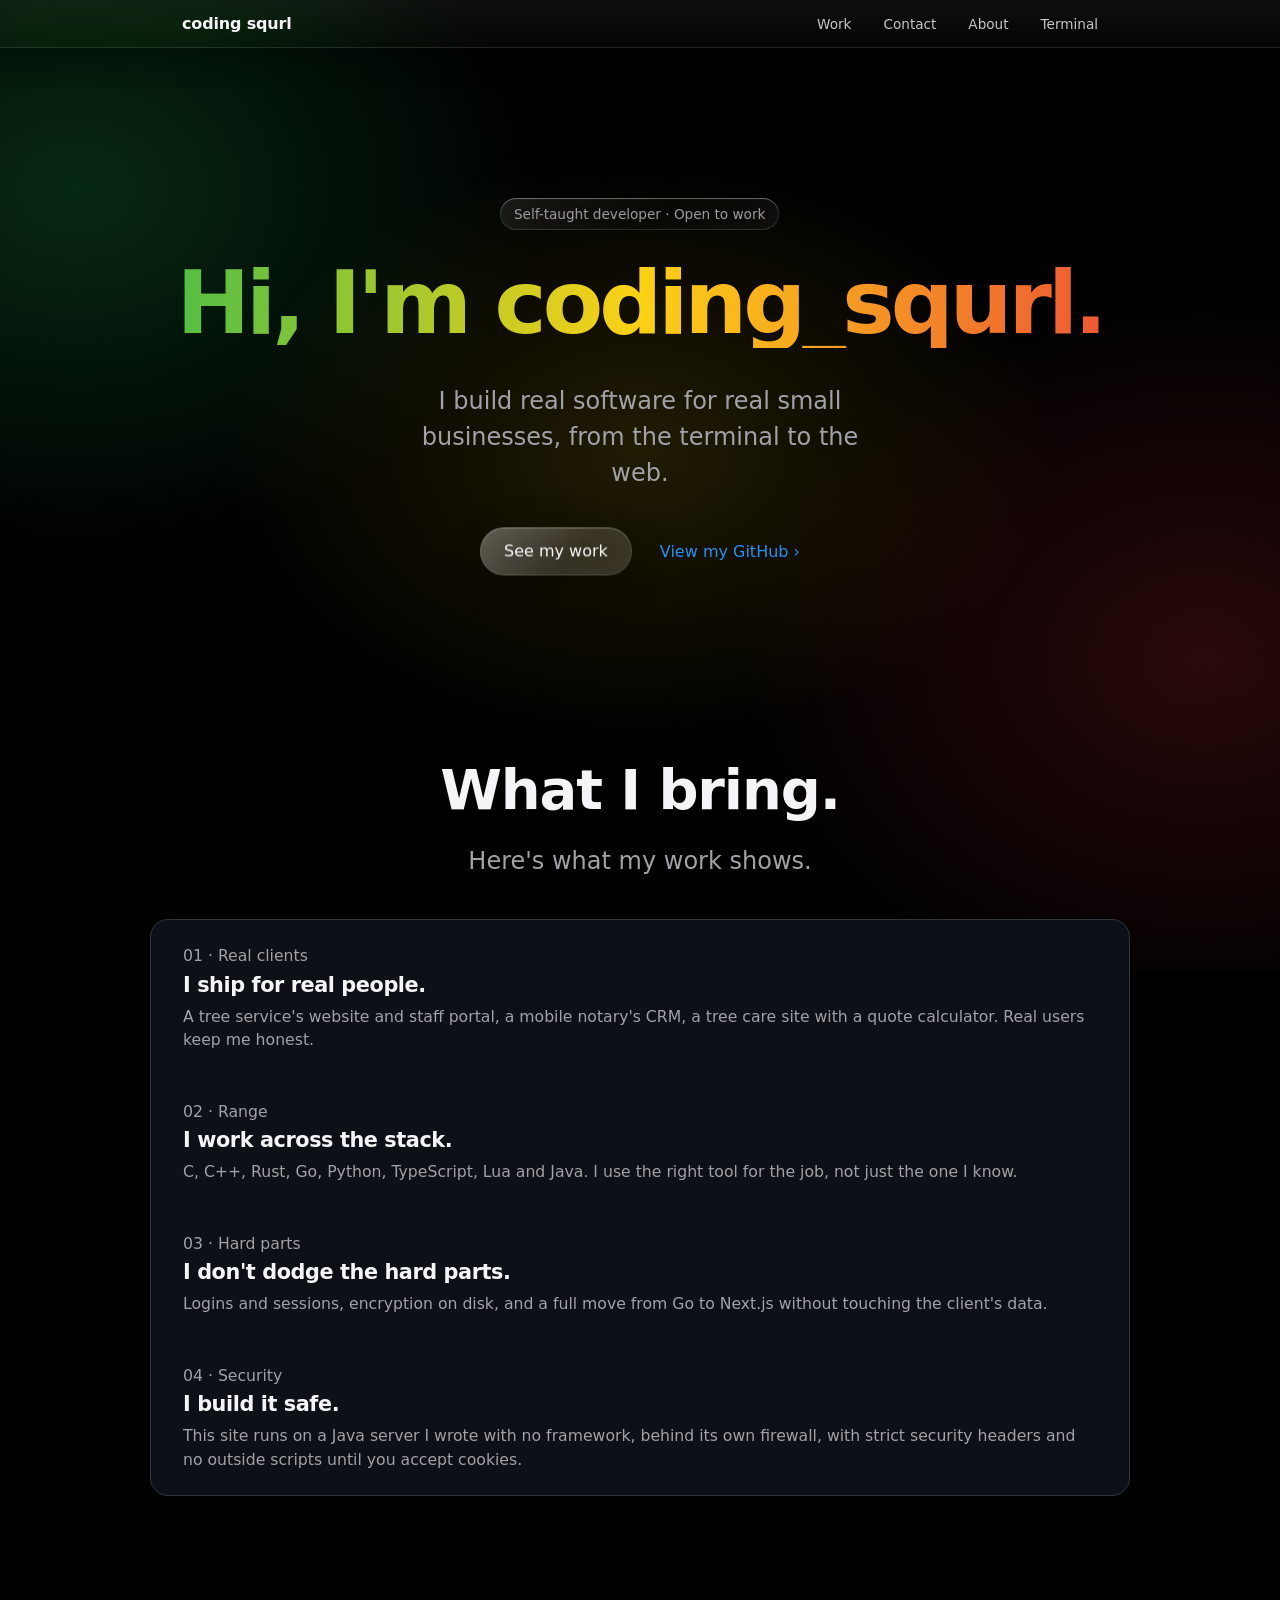
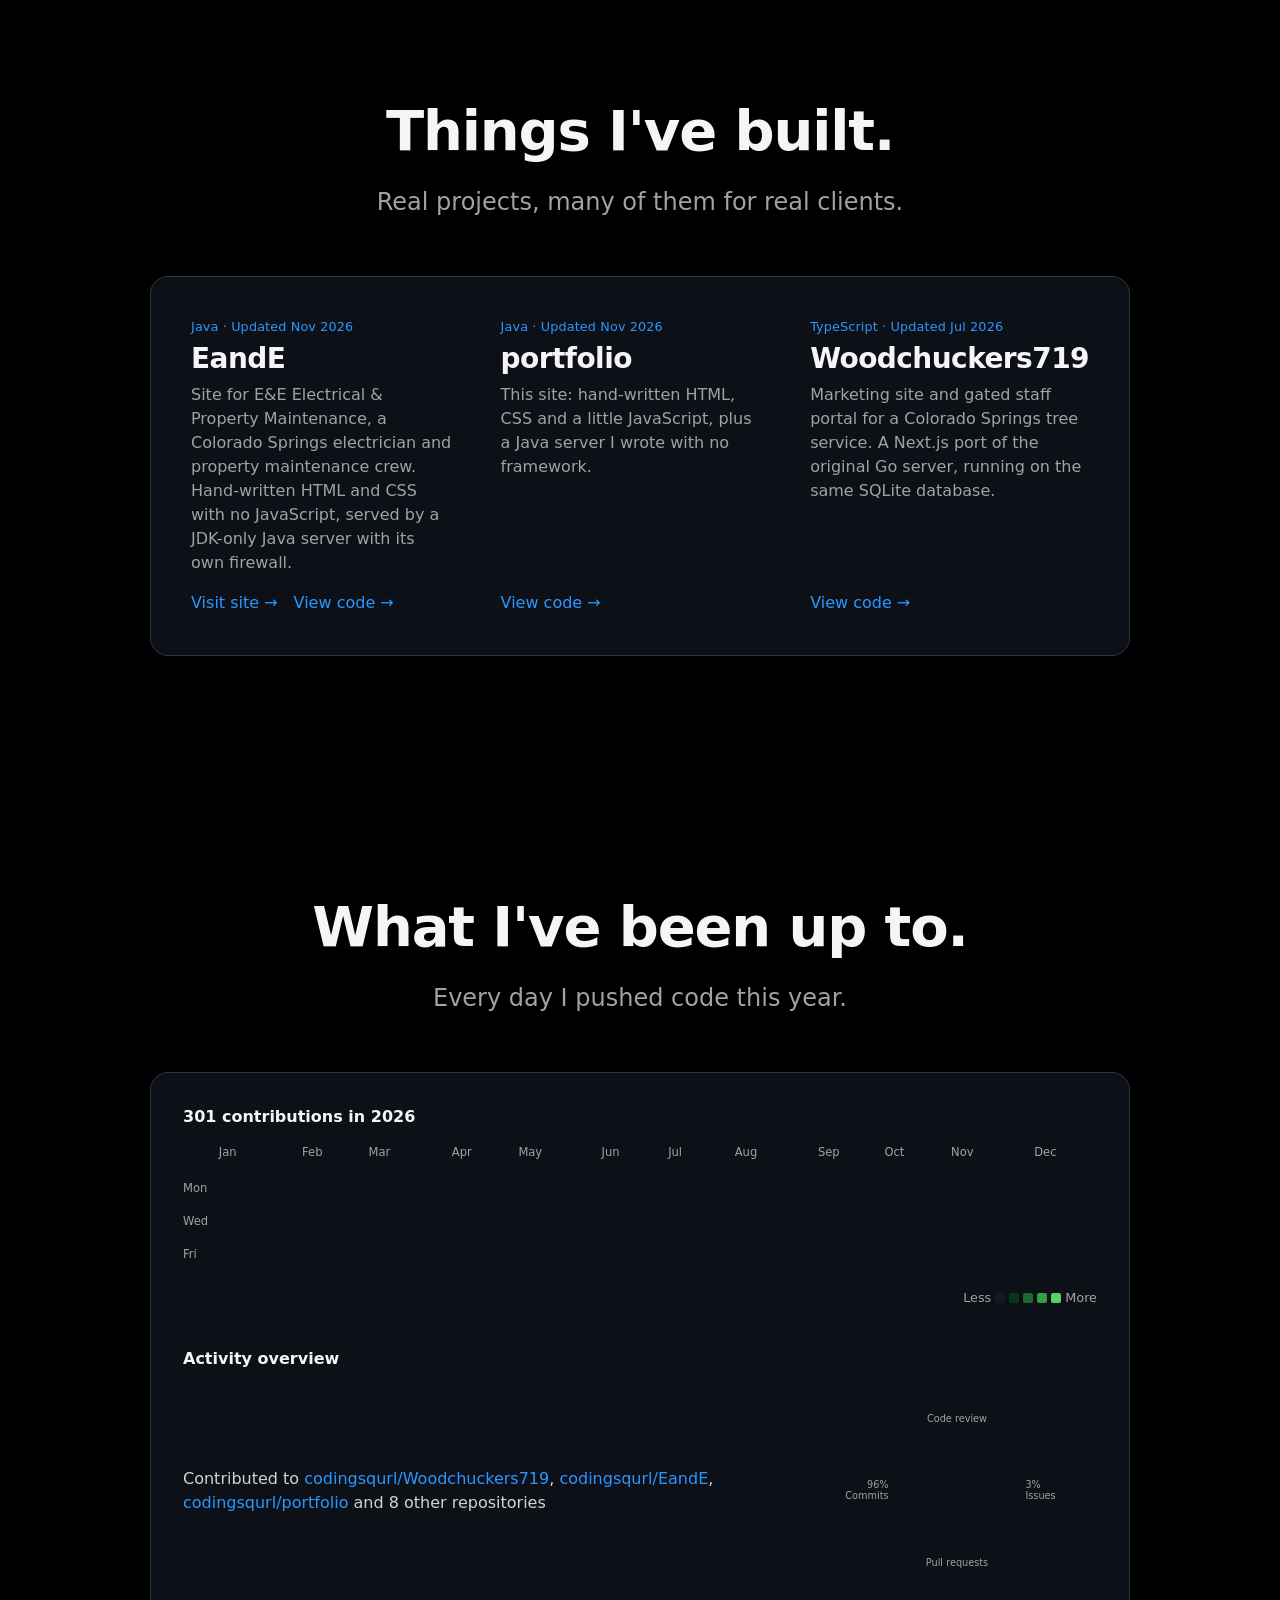
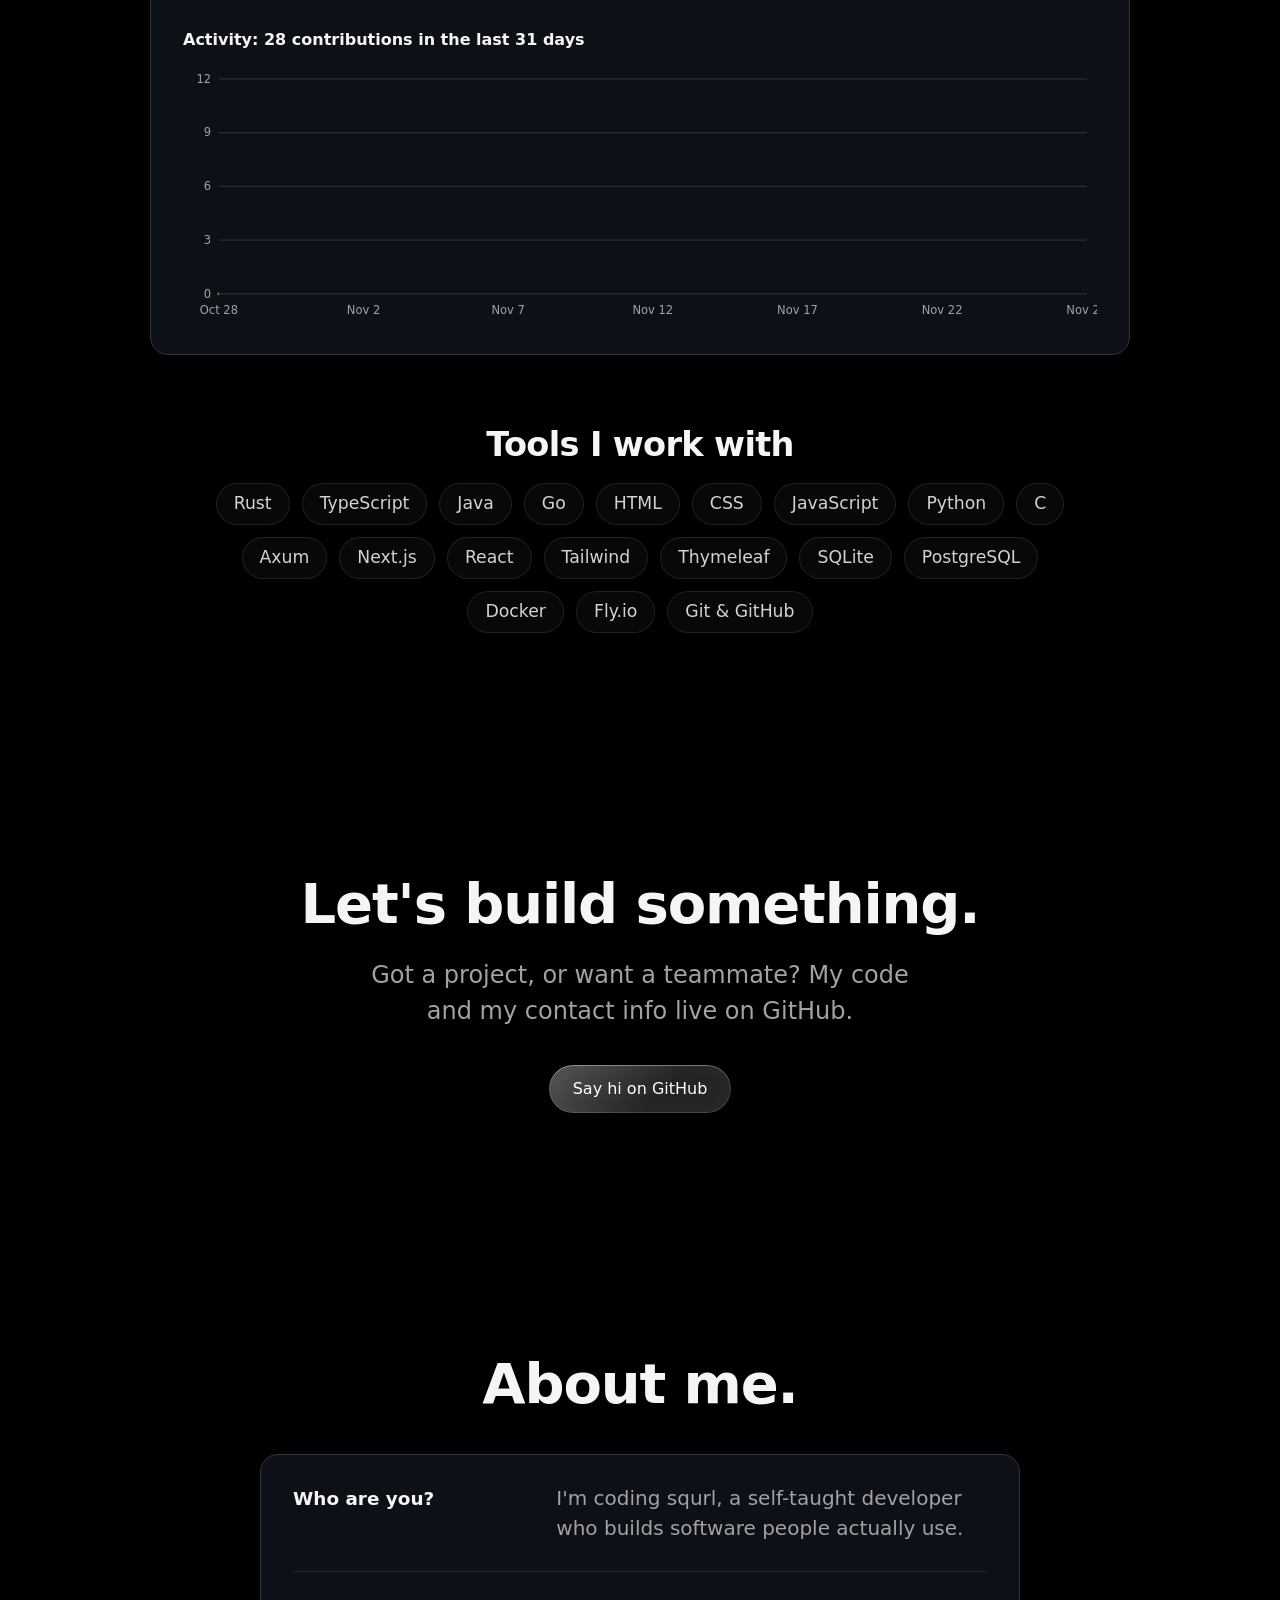
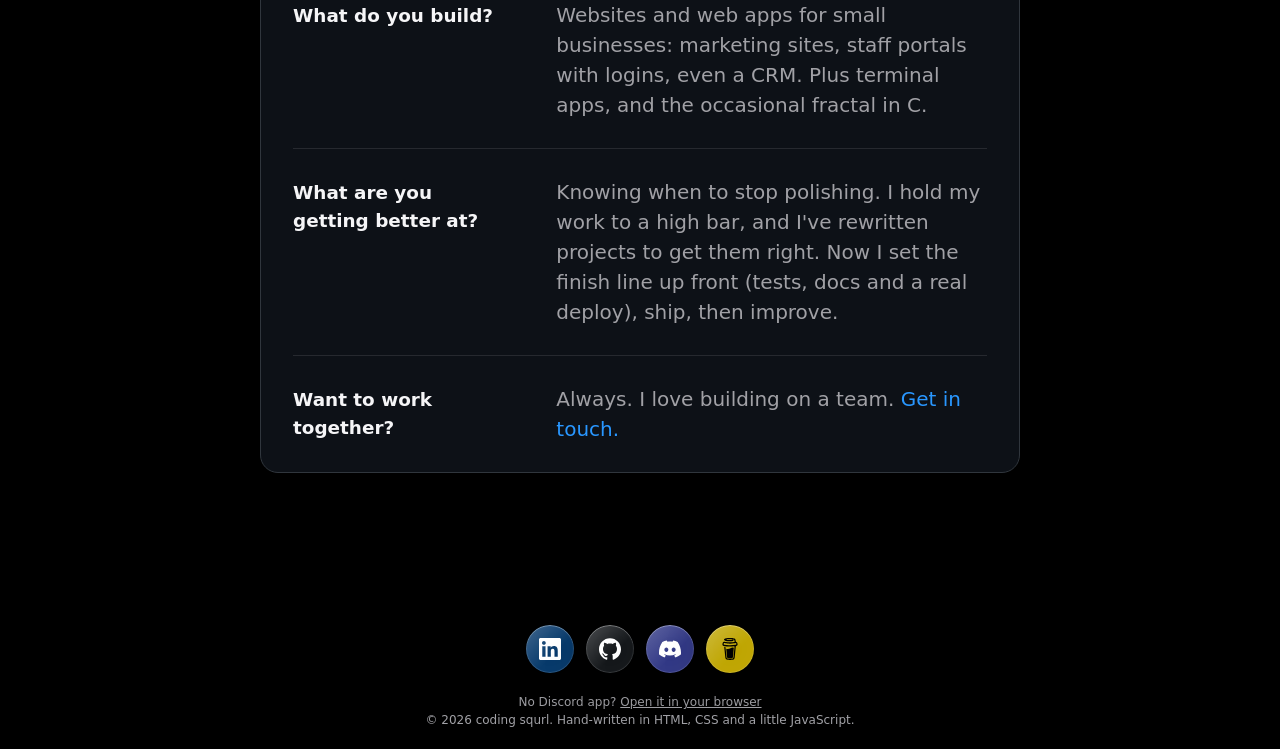
==== commit c9628281: "Refresh the GitHub Pages copy with the latest GitHub data" ====
--- a/index.html
+++ b/index.html
@@ -5,6 +5,7 @@
   <!-- The <head> holds information ABOUT the page. None of it shows up on the page itself. -->
   <head>
     <meta charset="UTF-8">
+    <meta http-equiv="Content-Security-Policy" content="default-src 'self'; img-src 'self' data: https://*.google-analytics.com https://*.analytics.google.com https://*.googletagmanager.com; style-src 'self'; script-src 'self' https://www.googletagmanager.com; connect-src 'self' https://*.google-analytics.com https://*.analytics.google.com https://*.googletagmanager.com; object-src 'none'; base-uri 'none'; form-action 'none'">
     <!-- This makes the page fit properly on phones. Without it, phones zoom out and everything looks tiny. -->
     <meta name="viewport" content="width=device-width, initial-scale=1.0">
     <!-- The title is the text shown on the browser tab, and the blue link in Google's results.
@@ -16,7 +17,7 @@
     <meta name="author" content="coding squrl">
     <!-- The one official address of this page. If it's ever reachable at more than one
          address, this tells Google which to list, so they don't compete with each other. -->
-    <link rel="canonical" href="https://codingsqurl.fly.dev/">
+    <link rel="canonical" href="https://codingsqurl.github.io/portfolio/">
     <!-- When someone clicks a link off your site, only share your domain, not the full address. -->
     <meta name="referrer" content="strict-origin-when-cross-origin">
     <!-- The little icon on the browser tab. -->
@@ -30,8 +31,8 @@
     <meta property="og:title" content="coding squrl · Self-Taught Full-Stack Developer">
     <meta property="og:description" content="A self-taught full-stack developer building websites, web apps and tools for small businesses in TypeScript, Next.js, Go, Rust and Java.">
     <meta property="og:site_name" content="coding squrl">
-    <meta property="og:url" content="https://codingsqurl.fly.dev/">
-    <meta property="og:image" content="https://codingsqurl.fly.dev/og-image.png">
+    <meta property="og:url" content="https://codingsqurl.github.io/portfolio/">
+    <meta property="og:image" content="https://codingsqurl.github.io/portfolio/og-image.png">
     <meta property="og:image:width" content="1200">
     <meta property="og:image:height" content="630">
     <meta property="og:image:alt" content="Hi, I'm coding squrl. Real software for real small businesses, from the terminal to the web.">
@@ -47,11 +48,11 @@
       "@graph": [
         {
           "@type": "Person",
-          "@id": "https://codingsqurl.fly.dev/#me",
+          "@id": "https://codingsqurl.github.io/portfolio/#me",
           "name": "coding squrl",
           "alternateName": ["coding_squrl", "codingsqurl"],
-          "url": "https://codingsqurl.fly.dev/",
-          "image": "https://codingsqurl.fly.dev/og-image.png",
+          "url": "https://codingsqurl.github.io/portfolio/",
+          "image": "https://codingsqurl.github.io/portfolio/og-image.png",
           "jobTitle": "Full-Stack Developer",
           "description": "Self-taught full-stack developer building websites, web apps and tools for small businesses.",
           "knowsAbout": ["TypeScript", "Next.js", "React", "Go", "Rust", "Java", "Python", "C", "C++", "SQLite", "Web security"],
@@ -64,24 +65,24 @@
         },
         {
           "@type": "WebSite",
-          "@id": "https://codingsqurl.fly.dev/#site",
-          "url": "https://codingsqurl.fly.dev/",
+          "@id": "https://codingsqurl.github.io/portfolio/#site",
+          "url": "https://codingsqurl.github.io/portfolio/",
           "name": "coding squrl",
-          "author": {"@id": "https://codingsqurl.fly.dev/#me"}
+          "author": {"@id": "https://codingsqurl.github.io/portfolio/#me"}
         }
       ]
     }
     </script>
     <!-- This connects our CSS file, which controls how everything looks. -->
-    <link rel="stylesheet" href="style.css">
+    <link rel="stylesheet" href="style.css?v=46c410fd">
     <!-- Animations: GSAP (a well-known animation library), kept on this site rather than
          loaded from elsewhere, and motion.js, which says what moves. -->
     <script src="gsap.min.js" defer></script>
     <script src="ScrollTrigger.min.js" defer></script>
-    <script src="motion.js" defer></script>
+    <script src="motion.js?v=46821f8c" defer></script>
     <!-- Asks visitors about analytics cookies, and only loads Google Analytics if they say yes.
          "defer" means it waits until the page has loaded, so it never slows the page down. -->
-    <script src="consent.js" defer></script>
+    <script src="consent.js?v=845dc4ef" defer></script>
   </head>
 
   <!-- The <body> holds everything you SEE on the page. -->
@@ -168,15 +169,15 @@
             <!-- GITHUB-PROJECTS -->
             <article class="card reveal">
               <p class="card-label">Java · Updated Nov 2026</p>
-              <h3>portfolio</h3>
-              <p>My portfolio site: hand-written HTML and CSS</p>
-              <p class="card-links"><a href="https://github.com/codingsqurl/portfolio">View code →</a></p>
+              <h3>EandE</h3>
+              <p>Site for E&amp;E Electrical &amp; Property Maintenance, a Colorado Springs electrician and property maintenance crew. Hand-written HTML and CSS with no JavaScript, served by a JDK-only Java server with its own firewall.</p>
+              <p class="card-links"><a href="https://codingsqurl.github.io/EandE/">Visit site →</a> <a href="https://github.com/codingsqurl/EandE">View code →</a></p>
             </article>
             <article class="card reveal">
               <p class="card-label">Java · Updated Nov 2026</p>
-              <h3>EandE</h3>
-              <p>Site for E&amp;E Electrical &amp; Property Maintenance, a Colorado Springs electrician and property maintenance crew. Hand-written HTML and CSS with no JavaScript, served by a JDK-only Java server with its own firewall.</p>
-              <p class="card-links"><a href="https://codingsqurl.github.io/EandE/">Visit site →</a> <a href="https://github.com/codingsqurl/EandE">View code →</a></p>
+              <h3>portfolio</h3>
+              <p>This site: hand-written HTML, CSS and a little JavaScript, plus a Java server I wrote with no framework.</p>
+              <p class="card-links"><a href="https://github.com/codingsqurl/portfolio">View code →</a></p>
             </article>
             <article class="card reveal">
               <p class="card-label">TypeScript · Updated Jul 2026</p>
@@ -207,20 +208,20 @@
           <div class="github-panel reveal">
           <!-- GITHUB-CONTRIBUTIONS -->
             <figure class="contrib">
-              <figcaption>291 contributions in 2026</figcaption>
-              <div class="contrib-scroll" tabindex="0" role="region" aria-label="Contribution graph, scrolls sideways"><svg viewBox="0 0 714 104" role="img" aria-label="GitHub contribution graph: 291 contributions in 2026"><text x="28" y="10">Jan</text><text x="93" y="10">Feb</text><text x="145" y="10">Mar</text><text x="210" y="10">Apr</text><text x="262" y="10">May</text><text x="327" y="10">Jun</text><text x="379" y="10">Jul</text><text x="431" y="10">Aug</text><text x="496" y="10">Sep</text><text x="548" y="10">Oct</text><text x="600" y="10">Nov</text><text x="665" y="10">Dec</text><text x="0" y="38">Mon</text><text x="0" y="64">Wed</text><text x="0" y="90">Fri</text><rect class="contrib-l0" x="28" y="68" width="10" height="10" rx="2"><title>No contributions on January 1st.</title></rect><rect class="contrib-l0" x="28" y="81" width="10" height="10" rx="2"><title>No contributions on January 2nd.</title></rect><rect class="contrib-l0" x="28" y="94" width="10" height="10" rx="2"><title>No contributions on January 3rd.</title></rect><rect class="contrib-l0" x="41" y="16" width="10" height="10" rx="2"><title>No contributions on January 4th.</title></rect><rect class="contrib-l0" x="41" y="29" width="10" height="10" rx="2"><title>No contributions on January 5th.</title></rect><rect class="contrib-l0" x="41" y="42" width="10" height="10" rx="2"><title>No contributions on January 6th.</title></rect><rect class="contrib-l0" x="41" y="55" width="10" height="10" rx="2"><title>No contributions on January 7th.</title></rect><rect class="contrib-l0" x="41" y="68" width="10" height="10" rx="2"><title>No contributions on January 8th.</title></rect><rect class="contrib-l0" x="41" y="81" width="10" height="10" rx="2"><title>No contributions on January 9th.</title></rect><rect class="contrib-l0" x="41" y="94" width="10" height="10" rx="2"><title>No contributions on January 10th.</title></rect><rect class="contrib-l0" x="54" y="16" width="10" height="10" rx="2"><title>No contributions on January 11th.</title></rect><rect class="contrib-l0" x="54" y="29" width="10" height="10" rx="2"><title>No contributions on January 12th.</title></rect><rect class="contrib-l1" x="54" y="42" width="10" height="10" rx="2"><title>1 contribution on January 13th.</title></rect><rect class="contrib-l0" x="54" y="55" width="10" height="10" rx="2"><title>No contributions on January 14th.</title></rect><rect class="contrib-l0" x="54" y="68" width="10" height="10" rx="2"><title>No contributions on January 15th.</title></rect><rect class="contrib-l0" x="54" y="81" width="10" height="10" rx="2"><title>No contributions on January 16th.</title></rect><rect class="contrib-l0" x="54" y="94" width="10" height="10" rx="2"><title>No contributions on January 17th.</title></rect><rect class="contrib-l1" x="67" y="16" width="10" height="10" rx="2"><title>2 contributions on January 18th.</title></rect><rect class="contrib-l0" x="67" y="29" width="10" height="10" rx="2"><title>No contributions on January 19th.</title></rect><rect class="contrib-l0" x="67" y="42" width="10" height="10" rx="2"><title>No contributions on January 20th.</title></rect><rect class="contrib-l0" x="67" y="55" width="10" height="10" rx="2"><title>No contributions on January 21st.</title></rect><rect class="contrib-l1" x="67" y="68" width="10" height="10" rx="2"><title>1 contribution on January 22nd.</title></rect><rect class="contrib-l0" x="67" y="81" width="10" height="10" rx="2"><title>No contributions on January 23rd.</title></rect><rect class="contrib-l1" x="67" y="94" width="10" height="10" rx="2"><title>2 contributions on January 24th.</title></rect><rect class="contrib-l0" x="80" y="16" width="10" height="10" rx="2"><title>No contributions on January 25th.</title></rect><rect class="contrib-l0" x="80" y="29" width="10" height="10" rx="2"><title>No contributions on January 26th.</title></rect><rect class="contrib-l0" x="80" y="42" width="10" height="10" rx="2"><title>No contributions on January 27th.</title></rect><rect class="contrib-l0" x="80" y="55" width="10" height="10" rx="2"><title>No contributions on January 28th.</title></rect><rect class="contrib-l0" x="80" y="68" width="10" height="10" rx="2"><title>No contributions on January 29th.</title></rect><rect class="contrib-l0" x="80" y="81" width="10" height="10" rx="2"><title>No contributions on January 30th.</title></rect><rect class="contrib-l0" x="80" y="94" width="10" height="10" rx="2"><title>No contributions on January 31st.</title></rect><rect class="contrib-l0" x="93" y="16" width="10" height="10" rx="2"><title>No contributions on February 1st.</title></rect><rect class="contrib-l0" x="93" y="29" width="10" height="10" rx="2"><title>No contributions on February 2nd.</title></rect><rect class="contrib-l0" x="93" y="42" width="10" height="10" rx="2"><title>No contributions on February 3rd.</title></rect><rect class="contrib-l0" x="93" y="55" width="10" height="10" rx="2"><title>No contributions on February 4th.</title></rect><rect class="contrib-l0" x="93" y="68" width="10" height="10" rx="2"><title>No contributions on February 5th.</title></rect><rect class="contrib-l0" x="93" y="81" width="10" height="10" rx="2"><title>No contributions on February 6th.</title></rect><rect class="contrib-l0" x="93" y="94" width="10" height="10" rx="2"><title>No contributions on February 7th.</title></rect><rect class="contrib-l0" x="106" y="16" width="10" height="10" rx="2"><title>No contributions on February 8th.</title></rect><rect class="contrib-l0" x="106" y="29" width="10" height="10" rx="2"><title>No contributions on February 9th.</title></rect><rect class="contrib-l0" x="106" y="42" width="10" height="10" rx="2"><title>No contributions on February 10th.</title></rect><rect class="contrib-l0" x="106" y="55" width="10" height="10" rx="2"><title>No contributions on February 11th.</title></rect><rect class="contrib-l0" x="106" y="68" width="10" height="10" rx="2"><title>No contributions on February 12th.</title></rect><rect class="contrib-l0" x="106" y="81" width="10" height="10" rx="2"><title>No contributions on February 13th.</title></rect><rect class="contrib-l2" x="106" y="94" width="10" height="10" rx="2"><title>5 contributions on February 14th.</title></rect><rect class="contrib-l2" x="119" y="16" width="10" height="10" rx="2"><title>6 contributions on February 15th.</title></rect><rect class="contrib-l0" x="119" y="29" width="10" height="10" rx="2"><title>No contributions on February 16th.</title></rect><rect class="contrib-l0" x="119" y="42" width="10" height="10" rx="2"><title>No contributions on February 17th.</title></rect><rect class="contrib-l0" x="119" y="55" width="10" height="10" rx="2"><title>No contributions on February 18th.</title></rect><rect class="contrib-l0" x="119" y="68" width="10" height="10" rx="2"><title>No contributions on February 19th.</title></rect><rect class="contrib-l0" x="119" y="81" width="10" height="10" rx="2"><title>No contributions on February 20th.</title></rect><rect class="contrib-l0" x="119" y="94" width="10" height="10" rx="2"><title>No contributions on February 21st.</title></rect><rect class="contrib-l0" x="132" y="16" width="10" height="10" rx="2"><title>No contributions on February 22nd.</title></rect><rect class="contrib-l0" x="132" y="29" width="10" height="10" rx="2"><title>No contributions on February 23rd.</title></rect><rect class="contrib-l0" x="132" y="42" width="10" height="10" rx="2"><title>No contributions on February 24th.</title></rect><rect class="contrib-l0" x="132" y="55" width="10" height="10" rx="2"><title>No contributions on February 25th.</title></rect><rect class="contrib-l0" x="132" y="68" width="10" height="10" rx="2"><title>No contributions on February 26th.</title></rect><rect class="contrib-l1" x="132" y="81" width="10" height="10" rx="2"><title>1 contribution on February 27th.</title></rect><rect class="contrib-l1" x="132" y="94" width="10" height="10" rx="2"><title>1 contribution on February 28th.</title></rect><rect class="contrib-l0" x="145" y="16" width="10" height="10" rx="2"><title>No contributions on March 1st.</title></rect><rect class="contrib-l0" x="145" y="29" width="10" height="10" rx="2"><title>No contributions on March 2nd.</title></rect><rect class="contrib-l0" x="145" y="42" width="10" height="10" rx="2"><title>No contributions on March 3rd.</title></rect><rect class="contrib-l1" x="145" y="55" width="10" height="10" rx="2"><title>1 contribution on March 4th.</title></rect><rect class="contrib-l0" x="145" y="68" width="10" height="10" rx="2"><title>No contributions on March 5th.</title></rect><rect class="contrib-l0" x="145" y="81" width="10" height="10" rx="2"><title>No contributions on March 6th.</title></rect><rect class="contrib-l0" x="145" y="94" width="10" height="10" rx="2"><title>No contributions on March 7th.</title></rect><rect class="contrib-l0" x="158" y="16" width="10" height="10" rx="2"><title>No contributions on March 8th.</title></rect><rect class="contrib-l0" x="158" y="29" width="10" height="10" rx="2"><title>No contributions on March 9th.</title></rect><rect class="contrib-l0" x="158" y="42" width="10" height="10" rx="2"><title>No contributions on March 10th.</title></rect><rect class="contrib-l0" x="158" y="55" width="10" height="10" rx="2"><title>No contributions on March 11th.</title></rect><rect class="contrib-l0" x="158" y="68" width="10" height="10" rx="2"><title>No contributions on March 12th.</title></rect><rect class="contrib-l0" x="158" y="81" width="10" height="10" rx="2"><title>No contributions on March 13th.</title></rect><rect class="contrib-l0" x="158" y="94" width="10" height="10" rx="2"><title>No contributions on March 14th.</title></rect><rect class="contrib-l0" x="171" y="16" width="10" height="10" rx="2"><title>No contributions on March 15th.</title></rect><rect class="contrib-l0" x="171" y="29" width="10" height="10" rx="2"><title>No contributions on March 16th.</title></rect><rect class="contrib-l0" x="171" y="42" width="10" height="10" rx="2"><title>No contributions on March 17th.</title></rect><rect class="contrib-l0" x="171" y="55" width="10" height="10" rx="2"><title>No contributions on March 18th.</title></rect><rect class="contrib-l0" x="171" y="68" width="10" height="10" rx="2"><title>No contributions on March 19th.</title></rect><rect class="contrib-l0" x="171" y="81" width="10" height="10" rx="2"><title>No contributions on March 20th.</title></rect><rect class="contrib-l0" x="171" y="94" width="10" height="10" rx="2"><title>No contributions on March 21st.</title></rect><rect class="contrib-l0" x="184" y="16" width="10" height="10" rx="2"><title>No contributions on March 22nd.</title></rect><rect class="contrib-l0" x="184" y="29" width="10" height="10" rx="2"><title>No contributions on March 23rd.</title></rect><rect class="contrib-l0" x="184" y="42" width="10" height="10" rx="2"><title>No contributions on March 24th.</title></rect><rect class="contrib-l0" x="184" y="55" width="10" height="10" rx="2"><title>No contributions on March 25th.</title></rect><rect class="contrib-l0" x="184" y="68" width="10" height="10" rx="2"><title>No contributions on March 26th.</title></rect><rect class="contrib-l0" x="184" y="81" width="10" height="10" rx="2"><title>No contributions on March 27th.</title></rect><rect class="contrib-l0" x="184" y="94" width="10" height="10" rx="2"><title>No contributions on March 28th.</title></rect><rect class="contrib-l0" x="197" y="16" width="10" height="10" rx="2"><title>No contributions on March 29th.</title></rect><rect class="contrib-l0" x="197" y="29" width="10" height="10" rx="2"><title>No contributions on March 30th.</title></rect><rect class="contrib-l0" x="197" y="42" width="10" height="10" rx="2"><title>No contributions on March 31st.</title></rect><rect class="contrib-l0" x="197" y="55" width="10" height="10" rx="2"><title>No contributions on April 1st.</title></rect><rect class="contrib-l0" x="197" y="68" width="10" height="10" rx="2"><title>No contributions on April 2nd.</title></rect><rect class="contrib-l0" x="197" y="81" width="10" height="10" rx="2"><title>No contributions on April 3rd.</title></rect><rect class="contrib-l0" x="197" y="94" width="10" height="10" rx="2"><title>No contributions on April 4th.</title></rect><rect class="contrib-l0" x="210" y="16" width="10" height="10" rx="2"><title>No contributions on April 5th.</title></rect><rect class="contrib-l0" x="210" y="29" width="10" height="10" rx="2"><title>No contributions on April 6th.</title></rect><rect class="contrib-l0" x="210" y="42" width="10" height="10" rx="2"><title>No contributions on April 7th.</title></rect><rect class="contrib-l0" x="210" y="55" width="10" height="10" rx="2"><title>No contributions on April 8th.</title></rect><rect class="contrib-l0" x="210" y="68" width="10" height="10" rx="2"><title>No contributions on April 9th.</title></rect><rect class="contrib-l0" x="210" y="81" width="10" height="10" rx="2"><title>No contributions on April 10th.</title></rect><rect class="contrib-l0" x="210" y="94" width="10" height="10" rx="2"><title>No contributions on April 11th.</title></rect><rect class="contrib-l0" x="223" y="16" width="10" height="10" rx="2"><title>No contributions on April 12th.</title></rect><rect class="contrib-l0" x="223" y="29" width="10" height="10" rx="2"><title>No contributions on April 13th.</title></rect><rect class="contrib-l0" x="223" y="42" width="10" height="10" rx="2"><title>No contributions on April 14th.</title></rect><rect class="contrib-l0" x="223" y="55" width="10" height="10" rx="2"><title>No contributions on April 15th.</title></rect><rect class="contrib-l0" x="223" y="68" width="10" height="10" rx="2"><title>No contributions on April 16th.</title></rect><rect class="contrib-l0" x="223" y="81" width="10" height="10" rx="2"><title>No contributions on April 17th.</title></rect><rect class="contrib-l1" x="223" y="94" width="10" height="10" rx="2"><title>1 contribution on April 18th.</title></rect><rect class="contrib-l0" x="236" y="16" width="10" height="10" rx="2"><title>No contributions on April 19th.</title></rect><rect class="contrib-l0" x="236" y="29" width="10" height="10" rx="2"><title>No contributions on April 20th.</title></rect><rect class="contrib-l0" x="236" y="42" width="10" height="10" rx="2"><title>No contributions on April 21st.</title></rect><rect class="contrib-l0" x="236" y="55" width="10" height="10" rx="2"><title>No contributions on April 22nd.</title></rect><rect class="contrib-l0" x="236" y="68" width="10" height="10" rx="2"><title>No contributions on April 23rd.</title></rect><rect class="contrib-l0" x="236" y="81" width="10" height="10" rx="2"><title>No contributions on April 24th.</title></rect><rect class="contrib-l0" x="236" y="94" width="10" height="10" rx="2"><title>No contributions on April 25th.</title></rect><rect class="contrib-l0" x="249" y="16" width="10" height="10" rx="2"><title>No contributions on April 26th.</title></rect><rect class="contrib-l0" x="249" y="29" width="10" height="10" rx="2"><title>No contributions on April 27th.</title></rect><rect class="contrib-l0" x="249" y="42" width="10" height="10" rx="2"><title>No contributions on April 28th.</title></rect><rect class="contrib-l0" x="249" y="55" width="10" height="10" rx="2"><title>No contributions on April 29th.</title></rect><rect class="contrib-l0" x="249" y="68" width="10" height="10" rx="2"><title>No contributions on April 30th.</title></rect><rect class="contrib-l0" x="249" y="81" width="10" height="10" rx="2"><title>No contributions on May 1st.</title></rect><rect class="contrib-l0" x="249" y="94" width="10" height="10" rx="2"><title>No contributions on May 2nd.</title></rect><rect class="contrib-l0" x="262" y="16" width="10" height="10" rx="2"><title>No contributions on May 3rd.</title></rect><rect class="contrib-l0" x="262" y="29" width="10" height="10" rx="2"><title>No contributions on May 4th.</title></rect><rect class="contrib-l0" x="262" y="42" width="10" height="10" rx="2"><title>No contributions on May 5th.</title></rect><rect class="contrib-l0" x="262" y="55" width="10" height="10" rx="2"><title>No contributions on May 6th.</title></rect><rect class="contrib-l0" x="262" y="68" width="10" height="10" rx="2"><title>No contributions on May 7th.</title></rect><rect class="contrib-l0" x="262" y="81" width="10" height="10" rx="2"><title>No contributions on May 8th.</title></rect><rect class="contrib-l0" x="262" y="94" width="10" height="10" rx="2"><title>No contributions on May 9th.</title></rect><rect class="contrib-l0" x="275" y="16" width="10" height="10" rx="2"><title>No contributions on May 10th.</title></rect><rect class="contrib-l0" x="275" y="29" width="10" height="10" rx="2"><title>No contributions on May 11th.</title></rect><rect class="contrib-l2" x="275" y="42" width="10" height="10" rx="2"><title>6 contributions on May 12th.</title></rect><rect class="contrib-l0" x="275" y="55" width="10" height="10" rx="2"><title>No contributions on May 13th.</title></rect><rect class="contrib-l0" x="275" y="68" width="10" height="10" rx="2"><title>No contributions on May 14th.</title></rect><rect class="contrib-l0" x="275" y="81" width="10" height="10" rx="2"><title>No contributions on May 15th.</title></rect><rect class="contrib-l0" x="275" y="94" width="10" height="10" rx="2"><title>No contributions on May 16th.</title></rect><rect class="contrib-l0" x="288" y="16" width="10" height="10" rx="2"><title>No contributions on May 17th.</title></rect><rect class="contrib-l0" x="288" y="29" width="10" height="10" rx="2"><title>No contributions on May 18th.</title></rect><rect class="contrib-l0" x="288" y="42" width="10" height="10" rx="2"><title>No contributions on May 19th.</title></rect><rect class="contrib-l3" x="288" y="55" width="10" height="10" rx="2"><title>8 contributions on May 20th.</title></rect><rect class="contrib-l2" x="288" y="68" width="10" height="10" rx="2"><title>5 contributions on May 21st.</title></rect><rect class="contrib-l2" x="288" y="81" width="10" height="10" rx="2"><title>6 contributions on May 22nd.</title></rect><rect class="contrib-l0" x="288" y="94" width="10" height="10" rx="2"><title>No contributions on May 23rd.</title></rect><rect class="contrib-l4" x="301" y="16" width="10" height="10" rx="2"><title>29 contributions on May 24th.</title></rect><rect class="contrib-l1" x="301" y="29" width="10" height="10" rx="2"><title>1 contribution on May 25th.</title></rect><rect class="contrib-l2" x="301" y="42" width="10" height="10" rx="2"><title>4 contributions on May 26th.</title></rect><rect class="contrib-l2" x="301" y="55" width="10" height="10" rx="2"><title>4 contributions on May 27th.</title></rect><rect class="contrib-l0" x="301" y="68" width="10" height="10" rx="2"><title>No contributions on May 28th.</title></rect><rect class="contrib-l0" x="301" y="81" width="10" height="10" rx="2"><title>No contributions on May 29th.</title></rect><rect class="contrib-l0" x="301" y="94" width="10" height="10" rx="2"><title>No contributions on May 30th.</title></rect><rect class="contrib-l4" x="314" y="16" width="10" height="10" rx="2"><title>61 contributions on May 31st.</title></rect><rect class="contrib-l1" x="314" y="29" width="10" height="10" rx="2"><title>1 contribution on June 1st.</title></rect><rect class="contrib-l0" x="314" y="42" width="10" height="10" rx="2"><title>No contributions on June 2nd.</title></rect><rect class="contrib-l1" x="314" y="55" width="10" height="10" rx="2"><title>1 contribution on June 3rd.</title></rect><rect class="contrib-l1" x="314" y="68" width="10" height="10" rx="2"><title>1 contribution on June 4th.</title></rect><rect class="contrib-l0" x="314" y="81" width="10" height="10" rx="2"><title>No contributions on June 5th.</title></rect><rect class="contrib-l0" x="314" y="94" width="10" height="10" rx="2"><title>No contributions on June 6th.</title></rect><rect class="contrib-l0" x="327" y="16" width="10" height="10" rx="2"><title>No contributions on June 7th.</title></rect><rect class="contrib-l0" x="327" y="29" width="10" height="10" rx="2"><title>No contributions on June 8th.</title></rect><rect class="contrib-l0" x="327" y="42" width="10" height="10" rx="2"><title>No contributions on June 9th.</title></rect><rect class="contrib-l1" x="327" y="55" width="10" height="10" rx="2"><title>1 contribution on June 10th.</title></rect><rect class="contrib-l0" x="327" y="68" width="10" height="10" rx="2"><title>No contributions on June 11th.</title></rect><rect class="contrib-l0" x="327" y="81" width="10" height="10" rx="2"><title>No contributions on June 12th.</title></rect><rect class="contrib-l4" x="327" y="94" width="10" height="10" rx="2"><title>14 contributions on June 13th.</title></rect><rect class="contrib-l0" x="340" y="16" width="10" height="10" rx="2"><title>No contributions on June 14th.</title></rect><rect class="contrib-l1" x="340" y="29" width="10" height="10" rx="2"><title>1 contribution on June 15th.</title></rect><rect class="contrib-l0" x="340" y="42" width="10" height="10" rx="2"><title>No contributions on June 16th.</title></rect><rect class="contrib-l2" x="340" y="55" width="10" height="10" rx="2"><title>5 contributions on June 17th.</title></rect><rect class="contrib-l0" x="340" y="68" width="10" height="10" rx="2"><title>No contributions on June 18th.</title></rect><rect class="contrib-l1" x="340" y="81" width="10" height="10" rx="2"><title>3 contributions on June 19th.</title></rect><rect class="contrib-l2" x="340" y="94" width="10" height="10" rx="2"><title>4 contributions on June 20th.</title></rect><rect class="contrib-l3" x="353" y="16" width="10" height="10" rx="2"><title>8 contributions on June 21st.</title></rect><rect class="contrib-l3" x="353" y="29" width="10" height="10" rx="2"><title>10 contributions on June 22nd.</title></rect><rect class="contrib-l0" x="353" y="42" width="10" height="10" rx="2"><title>No contributions on June 23rd.</title></rect><rect class="contrib-l1" x="353" y="55" width="10" height="10" rx="2"><title>1 contribution on June 24th.</title></rect><rect class="contrib-l2" x="353" y="68" width="10" height="10" rx="2"><title>7 contributions on June 25th.</title></rect><rect class="contrib-l2" x="353" y="81" width="10" height="10" rx="2"><title>6 contributions on June 26th.</title></rect><rect class="contrib-l2" x="353" y="94" width="10" height="10" rx="2"><title>6 contributions on June 27th.</title></rect><rect class="contrib-l4" x="366" y="16" width="10" height="10" rx="2"><title>13 contributions on June 28th.</title></rect><rect class="contrib-l0" x="366" y="29" width="10" height="10" rx="2"><title>No contributions on June 29th.</title></rect><rect class="contrib-l0" x="366" y="42" width="10" height="10" rx="2"><title>No contributions on June 30th.</title></rect><rect class="contrib-l1" x="366" y="55" width="10" height="10" rx="2"><title>3 contributions on July 1st.</title></rect><rect class="contrib-l1" x="366" y="68" width="10" height="10" rx="2"><title>2 contributions on July 2nd.</title></rect><rect class="contrib-l1" x="366" y="81" width="10" height="10" rx="2"><title>1 contribution on July 3rd.</title></rect><rect class="contrib-l4" x="366" y="94" width="10" height="10" rx="2"><title>21 contributions on July 4th.</title></rect><rect class="contrib-l1" x="379" y="16" width="10" height="10" rx="2"><title>3 contributions on July 5th.</title></rect><rect class="contrib-l0" x="379" y="29" width="10" height="10" rx="2"><title>No contributions on July 6th.</title></rect><rect class="contrib-l0" x="379" y="42" width="10" height="10" rx="2"><title>No contributions on July 7th.</title></rect><rect class="contrib-l0" x="379" y="55" width="10" height="10" rx="2"><title>No contributions on July 8th.</title></rect><rect class="contrib-l0" x="379" y="68" width="10" height="10" rx="2"><title>No contributions on July 9th.</title></rect><rect class="contrib-l0" x="379" y="81" width="10" height="10" rx="2"><title>No contributions on July 10th.</title></rect><rect class="contrib-l0" x="379" y="94" width="10" height="10" rx="2"><title>No contributions on July 11th.</title></rect><rect class="contrib-l0" x="392" y="16" width="10" height="10" rx="2"><title>No contributions on July 12th.</title></rect><rect class="contrib-l0" x="392" y="29" width="10" height="10" rx="2"><title>No contributions on July 13th.</title></rect><rect class="contrib-l0" x="392" y="42" width="10" height="10" rx="2"><title>No contributions on July 14th.</title></rect><rect class="contrib-l0" x="392" y="55" width="10" height="10" rx="2"><title>No contributions on July 15th.</title></rect><rect class="contrib-l0" x="392" y="68" width="10" height="10" rx="2"><title>No contributions on July 16th.</title></rect><rect class="contrib-l0" x="392" y="81" width="10" height="10" rx="2"><title>No contributions on July 17th.</title></rect><rect class="contrib-l1" x="392" y="94" width="10" height="10" rx="2"><title>2 contributions on July 18th.</title></rect><rect class="contrib-l2" x="405" y="16" width="10" height="10" rx="2"><title>5 contributions on July 19th.</title></rect><rect class="contrib-l1" x="405" y="29" width="10" height="10" rx="2"><title>3 contributions on July 20th.</title></rect><rect class="contrib-l0" x="405" y="42" width="10" height="10" rx="2"><title>No contributions on July 21st.</title></rect><rect class="contrib-l0" x="405" y="55" width="10" height="10" rx="2"><title>No contributions on July 22nd.</title></rect><rect class="contrib-l1" x="405" y="68" width="10" height="10" rx="2"><title>2 contributions on July 23rd.</title></rect><rect class="contrib-l0" x="405" y="81" width="10" height="10" rx="2"><title>No contributions on July 24th.</title></rect><rect class="contrib-l0" x="405" y="94" width="10" height="10" rx="2"><title>No contributions on July 25th.</title></rect><rect class="contrib-l0" x="418" y="16" width="10" height="10" rx="2"><title>No contributions on July 26th.</title></rect><rect class="contrib-l0" x="418" y="29" width="10" height="10" rx="2"><title>No contributions on July 27th.</title></rect><rect class="contrib-l0" x="418" y="42" width="10" height="10" rx="2"><title>No contributions on July 28th.</title></rect><rect class="contrib-l0" x="418" y="55" width="10" height="10" rx="2"><title>No contributions on July 29th.</title></rect><rect class="contrib-l0" x="418" y="68" width="10" height="10" rx="2"><title>No contributions on July 30th.</title></rect><rect class="contrib-l0" x="418" y="81" width="10" height="10" rx="2"><title>No contributions on July 31st.</title></rect><rect class="contrib-l0" x="418" y="94" width="10" height="10" rx="2"><title>No contributions on August 1st.</title></rect><rect class="contrib-l0" x="431" y="16" width="10" height="10" rx="2"><title>No contributions on August 2nd.</title></rect><rect class="contrib-l0" x="431" y="29" width="10" height="10" rx="2"><title>No contributions on August 3rd.</title></rect><rect class="contrib-l0" x="431" y="42" width="10" height="10" rx="2"><title>No contributions on August 4th.</title></rect><rect class="contrib-l0" x="431" y="55" width="10" height="10" rx="2"><title>No contributions on August 5th.</title></rect><rect class="contrib-l0" x="431" y="68" width="10" height="10" rx="2"><title>No contributions on August 6th.</title></rect><rect class="contrib-l0" x="431" y="81" width="10" height="10" rx="2"><title>No contributions on August 7th.</title></rect><rect class="contrib-l0" x="431" y="94" width="10" height="10" rx="2"><title>No contributions on August 8th.</title></rect><rect class="contrib-l0" x="444" y="16" width="10" height="10" rx="2"><title>No contributions on August 9th.</title></rect><rect class="contrib-l0" x="444" y="29" width="10" height="10" rx="2"><title>No contributions on August 10th.</title></rect><rect class="contrib-l0" x="444" y="42" width="10" height="10" rx="2"><title>No contributions on August 11th.</title></rect><rect class="contrib-l0" x="444" y="55" width="10" height="10" rx="2"><title>No contributions on August 12th.</title></rect><rect class="contrib-l0" x="444" y="68" width="10" height="10" rx="2"><title>No contributions on August 13th.</title></rect><rect class="contrib-l0" x="444" y="81" width="10" height="10" rx="2"><title>No contributions on August 14th.</title></rect><rect class="contrib-l0" x="444" y="94" width="10" height="10" rx="2"><title>No contributions on August 15th.</title></rect><rect class="contrib-l0" x="457" y="16" width="10" height="10" rx="2"><title>No contributions on August 16th.</title></rect><rect class="contrib-l0" x="457" y="29" width="10" height="10" rx="2"><title>No contributions on August 17th.</title></rect><rect class="contrib-l0" x="457" y="42" width="10" height="10" rx="2"><title>No contributions on August 18th.</title></rect><rect class="contrib-l0" x="457" y="55" width="10" height="10" rx="2"><title>No contributions on August 19th.</title></rect><rect class="contrib-l0" x="457" y="68" width="10" height="10" rx="2"><title>No contributions on August 20th.</title></rect><rect class="contrib-l0" x="457" y="81" width="10" height="10" rx="2"><title>No contributions on August 21st.</title></rect><rect class="contrib-l0" x="457" y="94" width="10" height="10" rx="2"><title>No contributions on August 22nd.</title></rect><rect class="contrib-l0" x="470" y="16" width="10" height="10" rx="2"><title>No contributions on August 23rd.</title></rect><rect class="contrib-l0" x="470" y="29" width="10" height="10" rx="2"><title>No contributions on August 24th.</title></rect><rect class="contrib-l0" x="470" y="42" width="10" height="10" rx="2"><title>No contributions on August 25th.</title></rect><rect class="contrib-l0" x="470" y="55" width="10" height="10" rx="2"><title>No contributions on August 26th.</title></rect><rect class="contrib-l0" x="470" y="68" width="10" height="10" rx="2"><title>No contributions on August 27th.</title></rect><rect class="contrib-l0" x="470" y="81" width="10" height="10" rx="2"><title>No contributions on August 28th.</title></rect><rect class="contrib-l0" x="470" y="94" width="10" height="10" rx="2"><title>No contributions on August 29th.</title></rect><rect class="contrib-l0" x="483" y="16" width="10" height="10" rx="2"><title>No contributions on August 30th.</title></rect><rect class="contrib-l0" x="483" y="29" width="10" height="10" rx="2"><title>No contributions on August 31st.</title></rect><rect class="contrib-l0" x="483" y="42" width="10" height="10" rx="2"><title>No contributions on September 1st.</title></rect><rect class="contrib-l0" x="483" y="55" width="10" height="10" rx="2"><title>No contributions on September 2nd.</title></rect><rect class="contrib-l0" x="483" y="68" width="10" height="10" rx="2"><title>No contributions on September 3rd.</title></rect><rect class="contrib-l0" x="483" y="81" width="10" height="10" rx="2"><title>No contributions on September 4th.</title></rect><rect class="contrib-l0" x="483" y="94" width="10" height="10" rx="2"><title>No contributions on September 5th.</title></rect><rect class="contrib-l0" x="496" y="16" width="10" height="10" rx="2"><title>No contributions on September 6th.</title></rect><rect class="contrib-l0" x="496" y="29" width="10" height="10" rx="2"><title>No contributions on September 7th.</title></rect><rect class="contrib-l0" x="496" y="42" width="10" height="10" rx="2"><title>No contributions on September 8th.</title></rect><rect class="contrib-l0" x="496" y="55" width="10" height="10" rx="2"><title>No contributions on September 9th.</title></rect><rect class="contrib-l0" x="496" y="68" width="10" height="10" rx="2"><title>No contributions on September 10th.</title></rect><rect class="contrib-l0" x="496" y="81" width="10" height="10" rx="2"><title>No contributions on September 11th.</title></rect><rect class="contrib-l0" x="496" y="94" width="10" height="10" rx="2"><title>No contributions on September 12th.</title></rect><rect class="contrib-l0" x="509" y="16" width="10" height="10" rx="2"><title>No contributions on September 13th.</title></rect><rect class="contrib-l0" x="509" y="29" width="10" height="10" rx="2"><title>No contributions on September 14th.</title></rect><rect class="contrib-l0" x="509" y="42" width="10" height="10" rx="2"><title>No contributions on September 15th.</title></rect><rect class="contrib-l0" x="509" y="55" width="10" height="10" rx="2"><title>No contributions on September 16th.</title></rect><rect class="contrib-l0" x="509" y="68" width="10" height="10" rx="2"><title>No contributions on September 17th.</title></rect><rect class="contrib-l0" x="509" y="81" width="10" height="10" rx="2"><title>No contributions on September 18th.</title></rect><rect class="contrib-l0" x="509" y="94" width="10" height="10" rx="2"><title>No contributions on September 19th.</title></rect><rect class="contrib-l0" x="522" y="16" width="10" height="10" rx="2"><title>No contributions on September 20th.</title></rect><rect class="contrib-l0" x="522" y="29" width="10" height="10" rx="2"><title>No contributions on September 21st.</title></rect><rect class="contrib-l0" x="522" y="42" width="10" height="10" rx="2"><title>No contributions on September 22nd.</title></rect><rect class="contrib-l0" x="522" y="55" width="10" height="10" rx="2"><title>No contributions on September 23rd.</title></rect><rect class="contrib-l0" x="522" y="68" width="10" height="10" rx="2"><title>No contributions on September 24th.</title></rect><rect class="contrib-l0" x="522" y="81" width="10" height="10" rx="2"><title>No contributions on September 25th.</title></rect><rect class="contrib-l0" x="522" y="94" width="10" height="10" rx="2"><title>No contributions on September 26th.</title></rect><rect class="contrib-l1" x="535" y="16" width="10" height="10" rx="2"><title>3 contributions on September 27th.</title></rect><rect class="contrib-l0" x="535" y="29" width="10" height="10" rx="2"><title>No contributions on September 28th.</title></rect><rect class="contrib-l0" x="535" y="42" width="10" height="10" rx="2"><title>No contributions on September 29th.</title></rect><rect class="contrib-l0" x="535" y="55" width="10" height="10" rx="2"><title>No contributions on September 30th.</title></rect><rect class="contrib-l0" x="535" y="68" width="10" height="10" rx="2"><title>No contributions on October 1st.</title></rect><rect class="contrib-l0" x="535" y="81" width="10" height="10" rx="2"><title>No contributions on October 2nd.</title></rect><rect class="contrib-l1" x="535" y="94" width="10" height="10" rx="2"><title>1 contribution on October 3rd.</title></rect><rect class="contrib-l0" x="548" y="16" width="10" height="10" rx="2"><title>No contributions on October 4th.</title></rect><rect class="contrib-l0" x="548" y="29" width="10" height="10" rx="2"><title>No contributions on October 5th.</title></rect><rect class="contrib-l0" x="548" y="42" width="10" height="10" rx="2"><title>No contributions on October 6th.</title></rect><rect class="contrib-l0" x="548" y="55" width="10" height="10" rx="2"><title>No contributions on October 7th.</title></rect><rect class="contrib-l0" x="548" y="68" width="10" height="10" rx="2"><title>No contributions on October 8th.</title></rect><rect class="contrib-l0" x="548" y="81" width="10" height="10" rx="2"><title>No contributions on October 9th.</title></rect><rect class="contrib-l0" x="548" y="94" width="10" height="10" rx="2"><title>No contributions on October 10th.</title></rect><rect class="contrib-l0" x="561" y="16" width="10" height="10" rx="2"><title>No contributions on October 11th.</title></rect><rect class="contrib-l0" x="561" y="29" width="10" height="10" rx="2"><title>No contributions on October 12th.</title></rect><rect class="contrib-l0" x="561" y="42" width="10" height="10" rx="2"><title>No contributions on October 13th.</title></rect><rect class="contrib-l0" x="561" y="55" width="10" height="10" rx="2"><title>No contributions on October 14th.</title></rect><rect class="contrib-l0" x="561" y="68" width="10" height="10" rx="2"><title>No contributions on October 15th.</title></rect><rect class="contrib-l0" x="561" y="81" width="10" height="10" rx="2"><title>No contributions on October 16th.</title></rect><rect class="contrib-l0" x="561" y="94" width="10" height="10" rx="2"><title>No contributions on October 17th.</title></rect><rect class="contrib-l0" x="574" y="16" width="10" height="10" rx="2"><title>No contributions on October 18th.</title></rect><rect class="contrib-l0" x="574" y="29" width="10" height="10" rx="2"><title>No contributions on October 19th.</title></rect><rect class="contrib-l0" x="574" y="42" width="10" height="10" rx="2"><title>No contributions on October 20th.</title></rect><rect class="contrib-l0" x="574" y="55" width="10" height="10" rx="2"><title>No contributions on October 21st.</title></rect><rect class="contrib-l0" x="574" y="68" width="10" height="10" rx="2"><title>No contributions on October 22nd.</title></rect><rect class="contrib-l0" x="574" y="81" width="10" height="10" rx="2"><title>No contributions on October 23rd.</title></rect><rect class="contrib-l0" x="574" y="94" width="10" height="10" rx="2"><title>No contributions on October 24th.</title></rect><rect class="contrib-l0" x="587" y="16" width="10" height="10" rx="2"><title>No contributions on October 25th.</title></rect><rect class="contrib-l0" x="587" y="29" width="10" height="10" rx="2"><title>No contributions on October 26th.</title></rect><rect class="contrib-l0" x="587" y="42" width="10" height="10" rx="2"><title>No contributions on October 27th.</title></rect><rect class="contrib-l0" x="587" y="55" width="10" height="10" rx="2"><title>No contributions on October 28th.</title></rect><rect class="contrib-l0" x="587" y="68" width="10" height="10" rx="2"><title>No contributions on October 29th.</title></rect><rect class="contrib-l0" x="587" y="81" width="10" height="10" rx="2"><title>No contributions on October 30th.</title></rect><rect class="contrib-l0" x="587" y="94" width="10" height="10" rx="2"><title>No contributions on October 31st.</title></rect><rect class="contrib-l0" x="600" y="16" width="10" height="10" rx="2"><title>No contributions on November 1st.</title></rect><rect class="contrib-l0" x="600" y="29" width="10" height="10" rx="2"><title>No contributions on November 2nd.</title></rect><rect class="contrib-l0" x="600" y="42" width="10" height="10" rx="2"><title>No contributions on November 3rd.</title></rect><rect class="contrib-l0" x="600" y="55" width="10" height="10" rx="2"><title>No contributions on November 4th.</title></rect><rect class="contrib-l0" x="600" y="68" width="10" height="10" rx="2"><title>No contributions on November 5th.</title></rect><rect class="contrib-l0" x="600" y="81" width="10" height="10" rx="2"><title>No contributions on November 6th.</title></rect><rect class="contrib-l0" x="600" y="94" width="10" height="10" rx="2"><title>No contributions on November 7th.</title></rect><rect class="contrib-l0" x="613" y="16" width="10" height="10" rx="2"><title>No contributions on November 8th.</title></rect><rect class="contrib-l0" x="613" y="29" width="10" height="10" rx="2"><title>No contributions on November 9th.</title></rect><rect class="contrib-l0" x="613" y="42" width="10" height="10" rx="2"><title>No contributions on November 10th.</title></rect><rect class="contrib-l2" x="613" y="55" width="10" height="10" rx="2"><title>6 contributions on November 11th.</title></rect><rect class="contrib-l0" x="613" y="68" width="10" height="10" rx="2"><title>No contributions on November 12th.</title></rect><rect class="contrib-l0" x="613" y="81" width="10" height="10" rx="2"><title>No contributions on November 13th.</title></rect><rect class="contrib-l0" x="613" y="94" width="10" height="10" rx="2"><title>No contributions on November 14th.</title></rect><rect class="contrib-l0" x="626" y="16" width="10" height="10" rx="2"><title>No contributions on November 15th.</title></rect><rect class="contrib-l0" x="626" y="29" width="10" height="10" rx="2"><title>No contributions on November 16th.</title></rect><rect class="contrib-l0" x="626" y="42" width="10" height="10" rx="2"><title>No contributions on November 17th.</title></rect><rect class="contrib-l1" x="626" y="55" width="10" height="10" rx="2"><title>2 contributions on November 18th.</title></rect><rect class="contrib-l0" x="626" y="68" width="10" height="10" rx="2"><title>No contributions on November 19th.</title></rect><rect class="contrib-l0" x="626" y="81" width="10" height="10" rx="2"><title>No contributions on November 20th.</title></rect><rect class="contrib-l1" x="626" y="94" width="10" height="10" rx="2"><title>3 contributions on November 21st.</title></rect><rect class="contrib-l2" x="639" y="16" width="10" height="10" rx="2"><title>5 contributions on November 22nd.</title></rect><rect class="contrib-l0" x="639" y="29" width="10" height="10" rx="2"><title>No contributions on November 23rd.</title></rect><rect class="contrib-l0" x="639" y="42" width="10" height="10" rx="2"><title>No contributions on November 24th.</title></rect><rect class="contrib-l0" x="639" y="55" width="10" height="10" rx="2"><title>No contributions on November 25th.</title></rect><rect class="contrib-l1" x="639" y="68" width="10" height="10" rx="2"><title>2 contributions on November 26th.</title></rect><rect class="contrib-l0" x="639" y="81" width="10" height="10" rx="2"><title>No contributions on November 27th.</title></rect><rect class="contrib-l0" x="639" y="94" width="10" height="10" rx="2"><title>No contributions on November 28th.</title></rect><rect class="contrib-l0" x="652" y="16" width="10" height="10" rx="2"><title>No contributions on November 29th.</title></rect><rect class="contrib-l0" x="652" y="29" width="10" height="10" rx="2"><title>No contributions on November 30th.</title></rect><rect class="contrib-l0" x="652" y="42" width="10" height="10" rx="2"><title>No contributions on December 1st.</title></rect><rect class="contrib-l0" x="652" y="55" width="10" height="10" rx="2"><title>No contributions on December 2nd.</title></rect><rect class="contrib-l0" x="652" y="68" width="10" height="10" rx="2"><title>No contributions on December 3rd.</title></rect><rect class="contrib-l0" x="652" y="81" width="10" height="10" rx="2"><title>No contributions on December 4th.</title></rect><rect class="contrib-l0" x="652" y="94" width="10" height="10" rx="2"><title>No contributions on December 5th.</title></rect><rect class="contrib-l0" x="665" y="16" width="10" height="10" rx="2"><title>No contributions on December 6th.</title></rect><rect class="contrib-l0" x="665" y="29" width="10" height="10" rx="2"><title>No contributions on December 7th.</title></rect><rect class="contrib-l0" x="665" y="42" width="10" height="10" rx="2"><title>No contributions on December 8th.</title></rect><rect class="contrib-l0" x="665" y="55" width="10" height="10" rx="2"><title>No contributions on December 9th.</title></rect><rect class="contrib-l0" x="665" y="68" width="10" height="10" rx="2"><title>No contributions on December 10th.</title></rect><rect class="contrib-l0" x="665" y="81" width="10" height="10" rx="2"><title>No contributions on December 11th.</title></rect><rect class="contrib-l0" x="665" y="94" width="10" height="10" rx="2"><title>No contributions on December 12th.</title></rect><rect class="contrib-l0" x="678" y="16" width="10" height="10" rx="2"><title>No contributions on December 13th.</title></rect><rect class="contrib-l0" x="678" y="29" width="10" height="10" rx="2"><title>No contributions on December 14th.</title></rect><rect class="contrib-l0" x="678" y="42" width="10" height="10" rx="2"><title>No contributions on December 15th.</title></rect><rect class="contrib-l0" x="678" y="55" width="10" height="10" rx="2"><title>No contributions on December 16th.</title></rect><rect class="contrib-l0" x="678" y="68" width="10" height="10" rx="2"><title>No contributions on December 17th.</title></rect><rect class="contrib-l0" x="678" y="81" width="10" height="10" rx="2"><title>No contributions on December 18th.</title></rect><rect class="contrib-l0" x="678" y="94" width="10" height="10" rx="2"><title>No contributions on December 19th.</title></rect><rect class="contrib-l0" x="691" y="16" width="10" height="10" rx="2"><title>No contributions on December 20th.</title></rect><rect class="contrib-l0" x="691" y="29" width="10" height="10" rx="2"><title>No contributions on December 21st.</title></rect><rect class="contrib-l0" x="691" y="42" width="10" height="10" rx="2"><title>No contributions on December 22nd.</title></rect><rect class="contrib-l0" x="691" y="55" width="10" height="10" rx="2"><title>No contributions on December 23rd.</title></rect><rect class="contrib-l0" x="691" y="68" width="10" height="10" rx="2"><title>No contributions on December 24th.</title></rect><rect class="contrib-l0" x="691" y="81" width="10" height="10" rx="2"><title>No contributions on December 25th.</title></rect><rect class="contrib-l0" x="691" y="94" width="10" height="10" rx="2"><title>No contributions on December 26th.</title></rect><rect class="contrib-l0" x="704" y="16" width="10" height="10" rx="2"><title>No contributions on December 27th.</title></rect><rect class="contrib-l0" x="704" y="29" width="10" height="10" rx="2"><title>No contributions on December 28th.</title></rect><rect class="contrib-l0" x="704" y="42" width="10" height="10" rx="2"><title>No contributions on December 29th.</title></rect><rect class="contrib-l0" x="704" y="55" width="10" height="10" rx="2"><title>No contributions on December 30th.</title></rect><rect class="contrib-l0" x="704" y="68" width="10" height="10" rx="2"><title>No contributions on December 31st.</title></rect></svg></div>
+              <figcaption>301 contributions in 2026</figcaption>
+              <div class="contrib-scroll" tabindex="0" role="region" aria-label="Contribution graph, scrolls sideways"><svg viewBox="0 0 714 104" role="img" aria-label="GitHub contribution graph: 301 contributions in 2026"><text x="28" y="10">Jan</text><text x="93" y="10">Feb</text><text x="145" y="10">Mar</text><text x="210" y="10">Apr</text><text x="262" y="10">May</text><text x="327" y="10">Jun</text><text x="379" y="10">Jul</text><text x="431" y="10">Aug</text><text x="496" y="10">Sep</text><text x="548" y="10">Oct</text><text x="600" y="10">Nov</text><text x="665" y="10">Dec</text><text x="0" y="38">Mon</text><text x="0" y="64">Wed</text><text x="0" y="90">Fri</text><rect class="contrib-l0" x="28" y="68" width="10" height="10" rx="2"><title>No contributions on January 1st.</title></rect><rect class="contrib-l0" x="28" y="81" width="10" height="10" rx="2"><title>No contributions on January 2nd.</title></rect><rect class="contrib-l0" x="28" y="94" width="10" height="10" rx="2"><title>No contributions on January 3rd.</title></rect><rect class="contrib-l0" x="41" y="16" width="10" height="10" rx="2"><title>No contributions on January 4th.</title></rect><rect class="contrib-l0" x="41" y="29" width="10" height="10" rx="2"><title>No contributions on January 5th.</title></rect><rect class="contrib-l0" x="41" y="42" width="10" height="10" rx="2"><title>No contributions on January 6th.</title></rect><rect class="contrib-l0" x="41" y="55" width="10" height="10" rx="2"><title>No contributions on January 7th.</title></rect><rect class="contrib-l0" x="41" y="68" width="10" height="10" rx="2"><title>No contributions on January 8th.</title></rect><rect class="contrib-l0" x="41" y="81" width="10" height="10" rx="2"><title>No contributions on January 9th.</title></rect><rect class="contrib-l0" x="41" y="94" width="10" height="10" rx="2"><title>No contributions on January 10th.</title></rect><rect class="contrib-l0" x="54" y="16" width="10" height="10" rx="2"><title>No contributions on January 11th.</title></rect><rect class="contrib-l0" x="54" y="29" width="10" height="10" rx="2"><title>No contributions on January 12th.</title></rect><rect class="contrib-l1" x="54" y="42" width="10" height="10" rx="2"><title>1 contribution on January 13th.</title></rect><rect class="contrib-l0" x="54" y="55" width="10" height="10" rx="2"><title>No contributions on January 14th.</title></rect><rect class="contrib-l0" x="54" y="68" width="10" height="10" rx="2"><title>No contributions on January 15th.</title></rect><rect class="contrib-l0" x="54" y="81" width="10" height="10" rx="2"><title>No contributions on January 16th.</title></rect><rect class="contrib-l0" x="54" y="94" width="10" height="10" rx="2"><title>No contributions on January 17th.</title></rect><rect class="contrib-l1" x="67" y="16" width="10" height="10" rx="2"><title>2 contributions on January 18th.</title></rect><rect class="contrib-l0" x="67" y="29" width="10" height="10" rx="2"><title>No contributions on January 19th.</title></rect><rect class="contrib-l0" x="67" y="42" width="10" height="10" rx="2"><title>No contributions on January 20th.</title></rect><rect class="contrib-l0" x="67" y="55" width="10" height="10" rx="2"><title>No contributions on January 21st.</title></rect><rect class="contrib-l1" x="67" y="68" width="10" height="10" rx="2"><title>1 contribution on January 22nd.</title></rect><rect class="contrib-l0" x="67" y="81" width="10" height="10" rx="2"><title>No contributions on January 23rd.</title></rect><rect class="contrib-l1" x="67" y="94" width="10" height="10" rx="2"><title>2 contributions on January 24th.</title></rect><rect class="contrib-l0" x="80" y="16" width="10" height="10" rx="2"><title>No contributions on January 25th.</title></rect><rect class="contrib-l0" x="80" y="29" width="10" height="10" rx="2"><title>No contributions on January 26th.</title></rect><rect class="contrib-l0" x="80" y="42" width="10" height="10" rx="2"><title>No contributions on January 27th.</title></rect><rect class="contrib-l0" x="80" y="55" width="10" height="10" rx="2"><title>No contributions on January 28th.</title></rect><rect class="contrib-l0" x="80" y="68" width="10" height="10" rx="2"><title>No contributions on January 29th.</title></rect><rect class="contrib-l0" x="80" y="81" width="10" height="10" rx="2"><title>No contributions on January 30th.</title></rect><rect class="contrib-l0" x="80" y="94" width="10" height="10" rx="2"><title>No contributions on January 31st.</title></rect><rect class="contrib-l0" x="93" y="16" width="10" height="10" rx="2"><title>No contributions on February 1st.</title></rect><rect class="contrib-l0" x="93" y="29" width="10" height="10" rx="2"><title>No contributions on February 2nd.</title></rect><rect class="contrib-l0" x="93" y="42" width="10" height="10" rx="2"><title>No contributions on February 3rd.</title></rect><rect class="contrib-l0" x="93" y="55" width="10" height="10" rx="2"><title>No contributions on February 4th.</title></rect><rect class="contrib-l0" x="93" y="68" width="10" height="10" rx="2"><title>No contributions on February 5th.</title></rect><rect class="contrib-l0" x="93" y="81" width="10" height="10" rx="2"><title>No contributions on February 6th.</title></rect><rect class="contrib-l0" x="93" y="94" width="10" height="10" rx="2"><title>No contributions on February 7th.</title></rect><rect class="contrib-l0" x="106" y="16" width="10" height="10" rx="2"><title>No contributions on February 8th.</title></rect><rect class="contrib-l0" x="106" y="29" width="10" height="10" rx="2"><title>No contributions on February 9th.</title></rect><rect class="contrib-l0" x="106" y="42" width="10" height="10" rx="2"><title>No contributions on February 10th.</title></rect><rect class="contrib-l0" x="106" y="55" width="10" height="10" rx="2"><title>No contributions on February 11th.</title></rect><rect class="contrib-l0" x="106" y="68" width="10" height="10" rx="2"><title>No contributions on February 12th.</title></rect><rect class="contrib-l0" x="106" y="81" width="10" height="10" rx="2"><title>No contributions on February 13th.</title></rect><rect class="contrib-l2" x="106" y="94" width="10" height="10" rx="2"><title>5 contributions on February 14th.</title></rect><rect class="contrib-l2" x="119" y="16" width="10" height="10" rx="2"><title>6 contributions on February 15th.</title></rect><rect class="contrib-l0" x="119" y="29" width="10" height="10" rx="2"><title>No contributions on February 16th.</title></rect><rect class="contrib-l0" x="119" y="42" width="10" height="10" rx="2"><title>No contributions on February 17th.</title></rect><rect class="contrib-l0" x="119" y="55" width="10" height="10" rx="2"><title>No contributions on February 18th.</title></rect><rect class="contrib-l0" x="119" y="68" width="10" height="10" rx="2"><title>No contributions on February 19th.</title></rect><rect class="contrib-l0" x="119" y="81" width="10" height="10" rx="2"><title>No contributions on February 20th.</title></rect><rect class="contrib-l0" x="119" y="94" width="10" height="10" rx="2"><title>No contributions on February 21st.</title></rect><rect class="contrib-l0" x="132" y="16" width="10" height="10" rx="2"><title>No contributions on February 22nd.</title></rect><rect class="contrib-l0" x="132" y="29" width="10" height="10" rx="2"><title>No contributions on February 23rd.</title></rect><rect class="contrib-l0" x="132" y="42" width="10" height="10" rx="2"><title>No contributions on February 24th.</title></rect><rect class="contrib-l0" x="132" y="55" width="10" height="10" rx="2"><title>No contributions on February 25th.</title></rect><rect class="contrib-l0" x="132" y="68" width="10" height="10" rx="2"><title>No contributions on February 26th.</title></rect><rect class="contrib-l1" x="132" y="81" width="10" height="10" rx="2"><title>1 contribution on February 27th.</title></rect><rect class="contrib-l1" x="132" y="94" width="10" height="10" rx="2"><title>1 contribution on February 28th.</title></rect><rect class="contrib-l0" x="145" y="16" width="10" height="10" rx="2"><title>No contributions on March 1st.</title></rect><rect class="contrib-l0" x="145" y="29" width="10" height="10" rx="2"><title>No contributions on March 2nd.</title></rect><rect class="contrib-l0" x="145" y="42" width="10" height="10" rx="2"><title>No contributions on March 3rd.</title></rect><rect class="contrib-l1" x="145" y="55" width="10" height="10" rx="2"><title>1 contribution on March 4th.</title></rect><rect class="contrib-l0" x="145" y="68" width="10" height="10" rx="2"><title>No contributions on March 5th.</title></rect><rect class="contrib-l0" x="145" y="81" width="10" height="10" rx="2"><title>No contributions on March 6th.</title></rect><rect class="contrib-l0" x="145" y="94" width="10" height="10" rx="2"><title>No contributions on March 7th.</title></rect><rect class="contrib-l0" x="158" y="16" width="10" height="10" rx="2"><title>No contributions on March 8th.</title></rect><rect class="contrib-l0" x="158" y="29" width="10" height="10" rx="2"><title>No contributions on March 9th.</title></rect><rect class="contrib-l0" x="158" y="42" width="10" height="10" rx="2"><title>No contributions on March 10th.</title></rect><rect class="contrib-l0" x="158" y="55" width="10" height="10" rx="2"><title>No contributions on March 11th.</title></rect><rect class="contrib-l0" x="158" y="68" width="10" height="10" rx="2"><title>No contributions on March 12th.</title></rect><rect class="contrib-l0" x="158" y="81" width="10" height="10" rx="2"><title>No contributions on March 13th.</title></rect><rect class="contrib-l0" x="158" y="94" width="10" height="10" rx="2"><title>No contributions on March 14th.</title></rect><rect class="contrib-l0" x="171" y="16" width="10" height="10" rx="2"><title>No contributions on March 15th.</title></rect><rect class="contrib-l0" x="171" y="29" width="10" height="10" rx="2"><title>No contributions on March 16th.</title></rect><rect class="contrib-l0" x="171" y="42" width="10" height="10" rx="2"><title>No contributions on March 17th.</title></rect><rect class="contrib-l0" x="171" y="55" width="10" height="10" rx="2"><title>No contributions on March 18th.</title></rect><rect class="contrib-l0" x="171" y="68" width="10" height="10" rx="2"><title>No contributions on March 19th.</title></rect><rect class="contrib-l0" x="171" y="81" width="10" height="10" rx="2"><title>No contributions on March 20th.</title></rect><rect class="contrib-l0" x="171" y="94" width="10" height="10" rx="2"><title>No contributions on March 21st.</title></rect><rect class="contrib-l0" x="184" y="16" width="10" height="10" rx="2"><title>No contributions on March 22nd.</title></rect><rect class="contrib-l0" x="184" y="29" width="10" height="10" rx="2"><title>No contributions on March 23rd.</title></rect><rect class="contrib-l0" x="184" y="42" width="10" height="10" rx="2"><title>No contributions on March 24th.</title></rect><rect class="contrib-l0" x="184" y="55" width="10" height="10" rx="2"><title>No contributions on March 25th.</title></rect><rect class="contrib-l0" x="184" y="68" width="10" height="10" rx="2"><title>No contributions on March 26th.</title></rect><rect class="contrib-l0" x="184" y="81" width="10" height="10" rx="2"><title>No contributions on March 27th.</title></rect><rect class="contrib-l0" x="184" y="94" width="10" height="10" rx="2"><title>No contributions on March 28th.</title></rect><rect class="contrib-l0" x="197" y="16" width="10" height="10" rx="2"><title>No contributions on March 29th.</title></rect><rect class="contrib-l0" x="197" y="29" width="10" height="10" rx="2"><title>No contributions on March 30th.</title></rect><rect class="contrib-l0" x="197" y="42" width="10" height="10" rx="2"><title>No contributions on March 31st.</title></rect><rect class="contrib-l0" x="197" y="55" width="10" height="10" rx="2"><title>No contributions on April 1st.</title></rect><rect class="contrib-l0" x="197" y="68" width="10" height="10" rx="2"><title>No contributions on April 2nd.</title></rect><rect class="contrib-l0" x="197" y="81" width="10" height="10" rx="2"><title>No contributions on April 3rd.</title></rect><rect class="contrib-l0" x="197" y="94" width="10" height="10" rx="2"><title>No contributions on April 4th.</title></rect><rect class="contrib-l0" x="210" y="16" width="10" height="10" rx="2"><title>No contributions on April 5th.</title></rect><rect class="contrib-l0" x="210" y="29" width="10" height="10" rx="2"><title>No contributions on April 6th.</title></rect><rect class="contrib-l0" x="210" y="42" width="10" height="10" rx="2"><title>No contributions on April 7th.</title></rect><rect class="contrib-l0" x="210" y="55" width="10" height="10" rx="2"><title>No contributions on April 8th.</title></rect><rect class="contrib-l0" x="210" y="68" width="10" height="10" rx="2"><title>No contributions on April 9th.</title></rect><rect class="contrib-l0" x="210" y="81" width="10" height="10" rx="2"><title>No contributions on April 10th.</title></rect><rect class="contrib-l0" x="210" y="94" width="10" height="10" rx="2"><title>No contributions on April 11th.</title></rect><rect class="contrib-l0" x="223" y="16" width="10" height="10" rx="2"><title>No contributions on April 12th.</title></rect><rect class="contrib-l0" x="223" y="29" width="10" height="10" rx="2"><title>No contributions on April 13th.</title></rect><rect class="contrib-l0" x="223" y="42" width="10" height="10" rx="2"><title>No contributions on April 14th.</title></rect><rect class="contrib-l0" x="223" y="55" width="10" height="10" rx="2"><title>No contributions on April 15th.</title></rect><rect class="contrib-l0" x="223" y="68" width="10" height="10" rx="2"><title>No contributions on April 16th.</title></rect><rect class="contrib-l0" x="223" y="81" width="10" height="10" rx="2"><title>No contributions on April 17th.</title></rect><rect class="contrib-l1" x="223" y="94" width="10" height="10" rx="2"><title>1 contribution on April 18th.</title></rect><rect class="contrib-l0" x="236" y="16" width="10" height="10" rx="2"><title>No contributions on April 19th.</title></rect><rect class="contrib-l0" x="236" y="29" width="10" height="10" rx="2"><title>No contributions on April 20th.</title></rect><rect class="contrib-l0" x="236" y="42" width="10" height="10" rx="2"><title>No contributions on April 21st.</title></rect><rect class="contrib-l0" x="236" y="55" width="10" height="10" rx="2"><title>No contributions on April 22nd.</title></rect><rect class="contrib-l0" x="236" y="68" width="10" height="10" rx="2"><title>No contributions on April 23rd.</title></rect><rect class="contrib-l0" x="236" y="81" width="10" height="10" rx="2"><title>No contributions on April 24th.</title></rect><rect class="contrib-l0" x="236" y="94" width="10" height="10" rx="2"><title>No contributions on April 25th.</title></rect><rect class="contrib-l0" x="249" y="16" width="10" height="10" rx="2"><title>No contributions on April 26th.</title></rect><rect class="contrib-l0" x="249" y="29" width="10" height="10" rx="2"><title>No contributions on April 27th.</title></rect><rect class="contrib-l0" x="249" y="42" width="10" height="10" rx="2"><title>No contributions on April 28th.</title></rect><rect class="contrib-l0" x="249" y="55" width="10" height="10" rx="2"><title>No contributions on April 29th.</title></rect><rect class="contrib-l0" x="249" y="68" width="10" height="10" rx="2"><title>No contributions on April 30th.</title></rect><rect class="contrib-l0" x="249" y="81" width="10" height="10" rx="2"><title>No contributions on May 1st.</title></rect><rect class="contrib-l0" x="249" y="94" width="10" height="10" rx="2"><title>No contributions on May 2nd.</title></rect><rect class="contrib-l0" x="262" y="16" width="10" height="10" rx="2"><title>No contributions on May 3rd.</title></rect><rect class="contrib-l0" x="262" y="29" width="10" height="10" rx="2"><title>No contributions on May 4th.</title></rect><rect class="contrib-l0" x="262" y="42" width="10" height="10" rx="2"><title>No contributions on May 5th.</title></rect><rect class="contrib-l0" x="262" y="55" width="10" height="10" rx="2"><title>No contributions on May 6th.</title></rect><rect class="contrib-l0" x="262" y="68" width="10" height="10" rx="2"><title>No contributions on May 7th.</title></rect><rect class="contrib-l0" x="262" y="81" width="10" height="10" rx="2"><title>No contributions on May 8th.</title></rect><rect class="contrib-l0" x="262" y="94" width="10" height="10" rx="2"><title>No contributions on May 9th.</title></rect><rect class="contrib-l0" x="275" y="16" width="10" height="10" rx="2"><title>No contributions on May 10th.</title></rect><rect class="contrib-l0" x="275" y="29" width="10" height="10" rx="2"><title>No contributions on May 11th.</title></rect><rect class="contrib-l2" x="275" y="42" width="10" height="10" rx="2"><title>6 contributions on May 12th.</title></rect><rect class="contrib-l0" x="275" y="55" width="10" height="10" rx="2"><title>No contributions on May 13th.</title></rect><rect class="contrib-l0" x="275" y="68" width="10" height="10" rx="2"><title>No contributions on May 14th.</title></rect><rect class="contrib-l0" x="275" y="81" width="10" height="10" rx="2"><title>No contributions on May 15th.</title></rect><rect class="contrib-l0" x="275" y="94" width="10" height="10" rx="2"><title>No contributions on May 16th.</title></rect><rect class="contrib-l0" x="288" y="16" width="10" height="10" rx="2"><title>No contributions on May 17th.</title></rect><rect class="contrib-l0" x="288" y="29" width="10" height="10" rx="2"><title>No contributions on May 18th.</title></rect><rect class="contrib-l0" x="288" y="42" width="10" height="10" rx="2"><title>No contributions on May 19th.</title></rect><rect class="contrib-l3" x="288" y="55" width="10" height="10" rx="2"><title>8 contributions on May 20th.</title></rect><rect class="contrib-l2" x="288" y="68" width="10" height="10" rx="2"><title>5 contributions on May 21st.</title></rect><rect class="contrib-l2" x="288" y="81" width="10" height="10" rx="2"><title>6 contributions on May 22nd.</title></rect><rect class="contrib-l0" x="288" y="94" width="10" height="10" rx="2"><title>No contributions on May 23rd.</title></rect><rect class="contrib-l4" x="301" y="16" width="10" height="10" rx="2"><title>29 contributions on May 24th.</title></rect><rect class="contrib-l1" x="301" y="29" width="10" height="10" rx="2"><title>1 contribution on May 25th.</title></rect><rect class="contrib-l2" x="301" y="42" width="10" height="10" rx="2"><title>4 contributions on May 26th.</title></rect><rect class="contrib-l2" x="301" y="55" width="10" height="10" rx="2"><title>4 contributions on May 27th.</title></rect><rect class="contrib-l0" x="301" y="68" width="10" height="10" rx="2"><title>No contributions on May 28th.</title></rect><rect class="contrib-l0" x="301" y="81" width="10" height="10" rx="2"><title>No contributions on May 29th.</title></rect><rect class="contrib-l0" x="301" y="94" width="10" height="10" rx="2"><title>No contributions on May 30th.</title></rect><rect class="contrib-l4" x="314" y="16" width="10" height="10" rx="2"><title>61 contributions on May 31st.</title></rect><rect class="contrib-l1" x="314" y="29" width="10" height="10" rx="2"><title>1 contribution on June 1st.</title></rect><rect class="contrib-l0" x="314" y="42" width="10" height="10" rx="2"><title>No contributions on June 2nd.</title></rect><rect class="contrib-l1" x="314" y="55" width="10" height="10" rx="2"><title>1 contribution on June 3rd.</title></rect><rect class="contrib-l1" x="314" y="68" width="10" height="10" rx="2"><title>1 contribution on June 4th.</title></rect><rect class="contrib-l0" x="314" y="81" width="10" height="10" rx="2"><title>No contributions on June 5th.</title></rect><rect class="contrib-l0" x="314" y="94" width="10" height="10" rx="2"><title>No contributions on June 6th.</title></rect><rect class="contrib-l0" x="327" y="16" width="10" height="10" rx="2"><title>No contributions on June 7th.</title></rect><rect class="contrib-l0" x="327" y="29" width="10" height="10" rx="2"><title>No contributions on June 8th.</title></rect><rect class="contrib-l0" x="327" y="42" width="10" height="10" rx="2"><title>No contributions on June 9th.</title></rect><rect class="contrib-l1" x="327" y="55" width="10" height="10" rx="2"><title>1 contribution on June 10th.</title></rect><rect class="contrib-l0" x="327" y="68" width="10" height="10" rx="2"><title>No contributions on June 11th.</title></rect><rect class="contrib-l0" x="327" y="81" width="10" height="10" rx="2"><title>No contributions on June 12th.</title></rect><rect class="contrib-l4" x="327" y="94" width="10" height="10" rx="2"><title>14 contributions on June 13th.</title></rect><rect class="contrib-l0" x="340" y="16" width="10" height="10" rx="2"><title>No contributions on June 14th.</title></rect><rect class="contrib-l1" x="340" y="29" width="10" height="10" rx="2"><title>1 contribution on June 15th.</title></rect><rect class="contrib-l0" x="340" y="42" width="10" height="10" rx="2"><title>No contributions on June 16th.</title></rect><rect class="contrib-l2" x="340" y="55" width="10" height="10" rx="2"><title>5 contributions on June 17th.</title></rect><rect class="contrib-l0" x="340" y="68" width="10" height="10" rx="2"><title>No contributions on June 18th.</title></rect><rect class="contrib-l1" x="340" y="81" width="10" height="10" rx="2"><title>3 contributions on June 19th.</title></rect><rect class="contrib-l2" x="340" y="94" width="10" height="10" rx="2"><title>4 contributions on June 20th.</title></rect><rect class="contrib-l3" x="353" y="16" width="10" height="10" rx="2"><title>8 contributions on June 21st.</title></rect><rect class="contrib-l3" x="353" y="29" width="10" height="10" rx="2"><title>10 contributions on June 22nd.</title></rect><rect class="contrib-l0" x="353" y="42" width="10" height="10" rx="2"><title>No contributions on June 23rd.</title></rect><rect class="contrib-l1" x="353" y="55" width="10" height="10" rx="2"><title>1 contribution on June 24th.</title></rect><rect class="contrib-l2" x="353" y="68" width="10" height="10" rx="2"><title>7 contributions on June 25th.</title></rect><rect class="contrib-l2" x="353" y="81" width="10" height="10" rx="2"><title>6 contributions on June 26th.</title></rect><rect class="contrib-l2" x="353" y="94" width="10" height="10" rx="2"><title>6 contributions on June 27th.</title></rect><rect class="contrib-l4" x="366" y="16" width="10" height="10" rx="2"><title>13 contributions on June 28th.</title></rect><rect class="contrib-l0" x="366" y="29" width="10" height="10" rx="2"><title>No contributions on June 29th.</title></rect><rect class="contrib-l0" x="366" y="42" width="10" height="10" rx="2"><title>No contributions on June 30th.</title></rect><rect class="contrib-l1" x="366" y="55" width="10" height="10" rx="2"><title>3 contributions on July 1st.</title></rect><rect class="contrib-l1" x="366" y="68" width="10" height="10" rx="2"><title>2 contributions on July 2nd.</title></rect><rect class="contrib-l1" x="366" y="81" width="10" height="10" rx="2"><title>1 contribution on July 3rd.</title></rect><rect class="contrib-l4" x="366" y="94" width="10" height="10" rx="2"><title>21 contributions on July 4th.</title></rect><rect class="contrib-l1" x="379" y="16" width="10" height="10" rx="2"><title>3 contributions on July 5th.</title></rect><rect class="contrib-l0" x="379" y="29" width="10" height="10" rx="2"><title>No contributions on July 6th.</title></rect><rect class="contrib-l0" x="379" y="42" width="10" height="10" rx="2"><title>No contributions on July 7th.</title></rect><rect class="contrib-l0" x="379" y="55" width="10" height="10" rx="2"><title>No contributions on July 8th.</title></rect><rect class="contrib-l0" x="379" y="68" width="10" height="10" rx="2"><title>No contributions on July 9th.</title></rect><rect class="contrib-l0" x="379" y="81" width="10" height="10" rx="2"><title>No contributions on July 10th.</title></rect><rect class="contrib-l0" x="379" y="94" width="10" height="10" rx="2"><title>No contributions on July 11th.</title></rect><rect class="contrib-l0" x="392" y="16" width="10" height="10" rx="2"><title>No contributions on July 12th.</title></rect><rect class="contrib-l0" x="392" y="29" width="10" height="10" rx="2"><title>No contributions on July 13th.</title></rect><rect class="contrib-l0" x="392" y="42" width="10" height="10" rx="2"><title>No contributions on July 14th.</title></rect><rect class="contrib-l0" x="392" y="55" width="10" height="10" rx="2"><title>No contributions on July 15th.</title></rect><rect class="contrib-l0" x="392" y="68" width="10" height="10" rx="2"><title>No contributions on July 16th.</title></rect><rect class="contrib-l0" x="392" y="81" width="10" height="10" rx="2"><title>No contributions on July 17th.</title></rect><rect class="contrib-l1" x="392" y="94" width="10" height="10" rx="2"><title>2 contributions on July 18th.</title></rect><rect class="contrib-l2" x="405" y="16" width="10" height="10" rx="2"><title>5 contributions on July 19th.</title></rect><rect class="contrib-l1" x="405" y="29" width="10" height="10" rx="2"><title>3 contributions on July 20th.</title></rect><rect class="contrib-l0" x="405" y="42" width="10" height="10" rx="2"><title>No contributions on July 21st.</title></rect><rect class="contrib-l0" x="405" y="55" width="10" height="10" rx="2"><title>No contributions on July 22nd.</title></rect><rect class="contrib-l1" x="405" y="68" width="10" height="10" rx="2"><title>2 contributions on July 23rd.</title></rect><rect class="contrib-l0" x="405" y="81" width="10" height="10" rx="2"><title>No contributions on July 24th.</title></rect><rect class="contrib-l0" x="405" y="94" width="10" height="10" rx="2"><title>No contributions on July 25th.</title></rect><rect class="contrib-l0" x="418" y="16" width="10" height="10" rx="2"><title>No contributions on July 26th.</title></rect><rect class="contrib-l0" x="418" y="29" width="10" height="10" rx="2"><title>No contributions on July 27th.</title></rect><rect class="contrib-l0" x="418" y="42" width="10" height="10" rx="2"><title>No contributions on July 28th.</title></rect><rect class="contrib-l0" x="418" y="55" width="10" height="10" rx="2"><title>No contributions on July 29th.</title></rect><rect class="contrib-l0" x="418" y="68" width="10" height="10" rx="2"><title>No contributions on July 30th.</title></rect><rect class="contrib-l0" x="418" y="81" width="10" height="10" rx="2"><title>No contributions on July 31st.</title></rect><rect class="contrib-l0" x="418" y="94" width="10" height="10" rx="2"><title>No contributions on August 1st.</title></rect><rect class="contrib-l0" x="431" y="16" width="10" height="10" rx="2"><title>No contributions on August 2nd.</title></rect><rect class="contrib-l0" x="431" y="29" width="10" height="10" rx="2"><title>No contributions on August 3rd.</title></rect><rect class="contrib-l0" x="431" y="42" width="10" height="10" rx="2"><title>No contributions on August 4th.</title></rect><rect class="contrib-l0" x="431" y="55" width="10" height="10" rx="2"><title>No contributions on August 5th.</title></rect><rect class="contrib-l0" x="431" y="68" width="10" height="10" rx="2"><title>No contributions on August 6th.</title></rect><rect class="contrib-l0" x="431" y="81" width="10" height="10" rx="2"><title>No contributions on August 7th.</title></rect><rect class="contrib-l0" x="431" y="94" width="10" height="10" rx="2"><title>No contributions on August 8th.</title></rect><rect class="contrib-l0" x="444" y="16" width="10" height="10" rx="2"><title>No contributions on August 9th.</title></rect><rect class="contrib-l0" x="444" y="29" width="10" height="10" rx="2"><title>No contributions on August 10th.</title></rect><rect class="contrib-l0" x="444" y="42" width="10" height="10" rx="2"><title>No contributions on August 11th.</title></rect><rect class="contrib-l0" x="444" y="55" width="10" height="10" rx="2"><title>No contributions on August 12th.</title></rect><rect class="contrib-l0" x="444" y="68" width="10" height="10" rx="2"><title>No contributions on August 13th.</title></rect><rect class="contrib-l0" x="444" y="81" width="10" height="10" rx="2"><title>No contributions on August 14th.</title></rect><rect class="contrib-l0" x="444" y="94" width="10" height="10" rx="2"><title>No contributions on August 15th.</title></rect><rect class="contrib-l0" x="457" y="16" width="10" height="10" rx="2"><title>No contributions on August 16th.</title></rect><rect class="contrib-l0" x="457" y="29" width="10" height="10" rx="2"><title>No contributions on August 17th.</title></rect><rect class="contrib-l0" x="457" y="42" width="10" height="10" rx="2"><title>No contributions on August 18th.</title></rect><rect class="contrib-l0" x="457" y="55" width="10" height="10" rx="2"><title>No contributions on August 19th.</title></rect><rect class="contrib-l0" x="457" y="68" width="10" height="10" rx="2"><title>No contributions on August 20th.</title></rect><rect class="contrib-l0" x="457" y="81" width="10" height="10" rx="2"><title>No contributions on August 21st.</title></rect><rect class="contrib-l0" x="457" y="94" width="10" height="10" rx="2"><title>No contributions on August 22nd.</title></rect><rect class="contrib-l0" x="470" y="16" width="10" height="10" rx="2"><title>No contributions on August 23rd.</title></rect><rect class="contrib-l0" x="470" y="29" width="10" height="10" rx="2"><title>No contributions on August 24th.</title></rect><rect class="contrib-l0" x="470" y="42" width="10" height="10" rx="2"><title>No contributions on August 25th.</title></rect><rect class="contrib-l0" x="470" y="55" width="10" height="10" rx="2"><title>No contributions on August 26th.</title></rect><rect class="contrib-l0" x="470" y="68" width="10" height="10" rx="2"><title>No contributions on August 27th.</title></rect><rect class="contrib-l0" x="470" y="81" width="10" height="10" rx="2"><title>No contributions on August 28th.</title></rect><rect class="contrib-l0" x="470" y="94" width="10" height="10" rx="2"><title>No contributions on August 29th.</title></rect><rect class="contrib-l0" x="483" y="16" width="10" height="10" rx="2"><title>No contributions on August 30th.</title></rect><rect class="contrib-l0" x="483" y="29" width="10" height="10" rx="2"><title>No contributions on August 31st.</title></rect><rect class="contrib-l0" x="483" y="42" width="10" height="10" rx="2"><title>No contributions on September 1st.</title></rect><rect class="contrib-l0" x="483" y="55" width="10" height="10" rx="2"><title>No contributions on September 2nd.</title></rect><rect class="contrib-l0" x="483" y="68" width="10" height="10" rx="2"><title>No contributions on September 3rd.</title></rect><rect class="contrib-l0" x="483" y="81" width="10" height="10" rx="2"><title>No contributions on September 4th.</title></rect><rect class="contrib-l0" x="483" y="94" width="10" height="10" rx="2"><title>No contributions on September 5th.</title></rect><rect class="contrib-l0" x="496" y="16" width="10" height="10" rx="2"><title>No contributions on September 6th.</title></rect><rect class="contrib-l0" x="496" y="29" width="10" height="10" rx="2"><title>No contributions on September 7th.</title></rect><rect class="contrib-l0" x="496" y="42" width="10" height="10" rx="2"><title>No contributions on September 8th.</title></rect><rect class="contrib-l0" x="496" y="55" width="10" height="10" rx="2"><title>No contributions on September 9th.</title></rect><rect class="contrib-l0" x="496" y="68" width="10" height="10" rx="2"><title>No contributions on September 10th.</title></rect><rect class="contrib-l0" x="496" y="81" width="10" height="10" rx="2"><title>No contributions on September 11th.</title></rect><rect class="contrib-l0" x="496" y="94" width="10" height="10" rx="2"><title>No contributions on September 12th.</title></rect><rect class="contrib-l0" x="509" y="16" width="10" height="10" rx="2"><title>No contributions on September 13th.</title></rect><rect class="contrib-l0" x="509" y="29" width="10" height="10" rx="2"><title>No contributions on September 14th.</title></rect><rect class="contrib-l0" x="509" y="42" width="10" height="10" rx="2"><title>No contributions on September 15th.</title></rect><rect class="contrib-l0" x="509" y="55" width="10" height="10" rx="2"><title>No contributions on September 16th.</title></rect><rect class="contrib-l0" x="509" y="68" width="10" height="10" rx="2"><title>No contributions on September 17th.</title></rect><rect class="contrib-l0" x="509" y="81" width="10" height="10" rx="2"><title>No contributions on September 18th.</title></rect><rect class="contrib-l0" x="509" y="94" width="10" height="10" rx="2"><title>No contributions on September 19th.</title></rect><rect class="contrib-l0" x="522" y="16" width="10" height="10" rx="2"><title>No contributions on September 20th.</title></rect><rect class="contrib-l0" x="522" y="29" width="10" height="10" rx="2"><title>No contributions on September 21st.</title></rect><rect class="contrib-l0" x="522" y="42" width="10" height="10" rx="2"><title>No contributions on September 22nd.</title></rect><rect class="contrib-l0" x="522" y="55" width="10" height="10" rx="2"><title>No contributions on September 23rd.</title></rect><rect class="contrib-l0" x="522" y="68" width="10" height="10" rx="2"><title>No contributions on September 24th.</title></rect><rect class="contrib-l0" x="522" y="81" width="10" height="10" rx="2"><title>No contributions on September 25th.</title></rect><rect class="contrib-l0" x="522" y="94" width="10" height="10" rx="2"><title>No contributions on September 26th.</title></rect><rect class="contrib-l1" x="535" y="16" width="10" height="10" rx="2"><title>3 contributions on September 27th.</title></rect><rect class="contrib-l0" x="535" y="29" width="10" height="10" rx="2"><title>No contributions on September 28th.</title></rect><rect class="contrib-l0" x="535" y="42" width="10" height="10" rx="2"><title>No contributions on September 29th.</title></rect><rect class="contrib-l0" x="535" y="55" width="10" height="10" rx="2"><title>No contributions on September 30th.</title></rect><rect class="contrib-l0" x="535" y="68" width="10" height="10" rx="2"><title>No contributions on October 1st.</title></rect><rect class="contrib-l0" x="535" y="81" width="10" height="10" rx="2"><title>No contributions on October 2nd.</title></rect><rect class="contrib-l1" x="535" y="94" width="10" height="10" rx="2"><title>1 contribution on October 3rd.</title></rect><rect class="contrib-l0" x="548" y="16" width="10" height="10" rx="2"><title>No contributions on October 4th.</title></rect><rect class="contrib-l0" x="548" y="29" width="10" height="10" rx="2"><title>No contributions on October 5th.</title></rect><rect class="contrib-l0" x="548" y="42" width="10" height="10" rx="2"><title>No contributions on October 6th.</title></rect><rect class="contrib-l0" x="548" y="55" width="10" height="10" rx="2"><title>No contributions on October 7th.</title></rect><rect class="contrib-l0" x="548" y="68" width="10" height="10" rx="2"><title>No contributions on October 8th.</title></rect><rect class="contrib-l0" x="548" y="81" width="10" height="10" rx="2"><title>No contributions on October 9th.</title></rect><rect class="contrib-l0" x="548" y="94" width="10" height="10" rx="2"><title>No contributions on October 10th.</title></rect><rect class="contrib-l0" x="561" y="16" width="10" height="10" rx="2"><title>No contributions on October 11th.</title></rect><rect class="contrib-l0" x="561" y="29" width="10" height="10" rx="2"><title>No contributions on October 12th.</title></rect><rect class="contrib-l0" x="561" y="42" width="10" height="10" rx="2"><title>No contributions on October 13th.</title></rect><rect class="contrib-l0" x="561" y="55" width="10" height="10" rx="2"><title>No contributions on October 14th.</title></rect><rect class="contrib-l0" x="561" y="68" width="10" height="10" rx="2"><title>No contributions on October 15th.</title></rect><rect class="contrib-l0" x="561" y="81" width="10" height="10" rx="2"><title>No contributions on October 16th.</title></rect><rect class="contrib-l0" x="561" y="94" width="10" height="10" rx="2"><title>No contributions on October 17th.</title></rect><rect class="contrib-l0" x="574" y="16" width="10" height="10" rx="2"><title>No contributions on October 18th.</title></rect><rect class="contrib-l0" x="574" y="29" width="10" height="10" rx="2"><title>No contributions on October 19th.</title></rect><rect class="contrib-l0" x="574" y="42" width="10" height="10" rx="2"><title>No contributions on October 20th.</title></rect><rect class="contrib-l0" x="574" y="55" width="10" height="10" rx="2"><title>No contributions on October 21st.</title></rect><rect class="contrib-l0" x="574" y="68" width="10" height="10" rx="2"><title>No contributions on October 22nd.</title></rect><rect class="contrib-l0" x="574" y="81" width="10" height="10" rx="2"><title>No contributions on October 23rd.</title></rect><rect class="contrib-l0" x="574" y="94" width="10" height="10" rx="2"><title>No contributions on October 24th.</title></rect><rect class="contrib-l0" x="587" y="16" width="10" height="10" rx="2"><title>No contributions on October 25th.</title></rect><rect class="contrib-l0" x="587" y="29" width="10" height="10" rx="2"><title>No contributions on October 26th.</title></rect><rect class="contrib-l0" x="587" y="42" width="10" height="10" rx="2"><title>No contributions on October 27th.</title></rect><rect class="contrib-l0" x="587" y="55" width="10" height="10" rx="2"><title>No contributions on October 28th.</title></rect><rect class="contrib-l0" x="587" y="68" width="10" height="10" rx="2"><title>No contributions on October 29th.</title></rect><rect class="contrib-l0" x="587" y="81" width="10" height="10" rx="2"><title>No contributions on October 30th.</title></rect><rect class="contrib-l0" x="587" y="94" width="10" height="10" rx="2"><title>No contributions on October 31st.</title></rect><rect class="contrib-l0" x="600" y="16" width="10" height="10" rx="2"><title>No contributions on November 1st.</title></rect><rect class="contrib-l0" x="600" y="29" width="10" height="10" rx="2"><title>No contributions on November 2nd.</title></rect><rect class="contrib-l0" x="600" y="42" width="10" height="10" rx="2"><title>No contributions on November 3rd.</title></rect><rect class="contrib-l0" x="600" y="55" width="10" height="10" rx="2"><title>No contributions on November 4th.</title></rect><rect class="contrib-l0" x="600" y="68" width="10" height="10" rx="2"><title>No contributions on November 5th.</title></rect><rect class="contrib-l0" x="600" y="81" width="10" height="10" rx="2"><title>No contributions on November 6th.</title></rect><rect class="contrib-l0" x="600" y="94" width="10" height="10" rx="2"><title>No contributions on November 7th.</title></rect><rect class="contrib-l0" x="613" y="16" width="10" height="10" rx="2"><title>No contributions on November 8th.</title></rect><rect class="contrib-l0" x="613" y="29" width="10" height="10" rx="2"><title>No contributions on November 9th.</title></rect><rect class="contrib-l0" x="613" y="42" width="10" height="10" rx="2"><title>No contributions on November 10th.</title></rect><rect class="contrib-l2" x="613" y="55" width="10" height="10" rx="2"><title>6 contributions on November 11th.</title></rect><rect class="contrib-l0" x="613" y="68" width="10" height="10" rx="2"><title>No contributions on November 12th.</title></rect><rect class="contrib-l0" x="613" y="81" width="10" height="10" rx="2"><title>No contributions on November 13th.</title></rect><rect class="contrib-l0" x="613" y="94" width="10" height="10" rx="2"><title>No contributions on November 14th.</title></rect><rect class="contrib-l0" x="626" y="16" width="10" height="10" rx="2"><title>No contributions on November 15th.</title></rect><rect class="contrib-l0" x="626" y="29" width="10" height="10" rx="2"><title>No contributions on November 16th.</title></rect><rect class="contrib-l0" x="626" y="42" width="10" height="10" rx="2"><title>No contributions on November 17th.</title></rect><rect class="contrib-l1" x="626" y="55" width="10" height="10" rx="2"><title>2 contributions on November 18th.</title></rect><rect class="contrib-l0" x="626" y="68" width="10" height="10" rx="2"><title>No contributions on November 19th.</title></rect><rect class="contrib-l0" x="626" y="81" width="10" height="10" rx="2"><title>No contributions on November 20th.</title></rect><rect class="contrib-l1" x="626" y="94" width="10" height="10" rx="2"><title>3 contributions on November 21st.</title></rect><rect class="contrib-l2" x="639" y="16" width="10" height="10" rx="2"><title>5 contributions on November 22nd.</title></rect><rect class="contrib-l0" x="639" y="29" width="10" height="10" rx="2"><title>No contributions on November 23rd.</title></rect><rect class="contrib-l0" x="639" y="42" width="10" height="10" rx="2"><title>No contributions on November 24th.</title></rect><rect class="contrib-l0" x="639" y="55" width="10" height="10" rx="2"><title>No contributions on November 25th.</title></rect><rect class="contrib-l3" x="639" y="68" width="10" height="10" rx="2"><title>9 contributions on November 26th.</title></rect><rect class="contrib-l1" x="639" y="81" width="10" height="10" rx="2"><title>3 contributions on November 27th.</title></rect><rect class="contrib-l0" x="639" y="94" width="10" height="10" rx="2"><title>No contributions on November 28th.</title></rect><rect class="contrib-l0" x="652" y="16" width="10" height="10" rx="2"><title>No contributions on November 29th.</title></rect><rect class="contrib-l0" x="652" y="29" width="10" height="10" rx="2"><title>No contributions on November 30th.</title></rect><rect class="contrib-l0" x="652" y="42" width="10" height="10" rx="2"><title>No contributions on December 1st.</title></rect><rect class="contrib-l0" x="652" y="55" width="10" height="10" rx="2"><title>No contributions on December 2nd.</title></rect><rect class="contrib-l0" x="652" y="68" width="10" height="10" rx="2"><title>No contributions on December 3rd.</title></rect><rect class="contrib-l0" x="652" y="81" width="10" height="10" rx="2"><title>No contributions on December 4th.</title></rect><rect class="contrib-l0" x="652" y="94" width="10" height="10" rx="2"><title>No contributions on December 5th.</title></rect><rect class="contrib-l0" x="665" y="16" width="10" height="10" rx="2"><title>No contributions on December 6th.</title></rect><rect class="contrib-l0" x="665" y="29" width="10" height="10" rx="2"><title>No contributions on December 7th.</title></rect><rect class="contrib-l0" x="665" y="42" width="10" height="10" rx="2"><title>No contributions on December 8th.</title></rect><rect class="contrib-l0" x="665" y="55" width="10" height="10" rx="2"><title>No contributions on December 9th.</title></rect><rect class="contrib-l0" x="665" y="68" width="10" height="10" rx="2"><title>No contributions on December 10th.</title></rect><rect class="contrib-l0" x="665" y="81" width="10" height="10" rx="2"><title>No contributions on December 11th.</title></rect><rect class="contrib-l0" x="665" y="94" width="10" height="10" rx="2"><title>No contributions on December 12th.</title></rect><rect class="contrib-l0" x="678" y="16" width="10" height="10" rx="2"><title>No contributions on December 13th.</title></rect><rect class="contrib-l0" x="678" y="29" width="10" height="10" rx="2"><title>No contributions on December 14th.</title></rect><rect class="contrib-l0" x="678" y="42" width="10" height="10" rx="2"><title>No contributions on December 15th.</title></rect><rect class="contrib-l0" x="678" y="55" width="10" height="10" rx="2"><title>No contributions on December 16th.</title></rect><rect class="contrib-l0" x="678" y="68" width="10" height="10" rx="2"><title>No contributions on December 17th.</title></rect><rect class="contrib-l0" x="678" y="81" width="10" height="10" rx="2"><title>No contributions on December 18th.</title></rect><rect class="contrib-l0" x="678" y="94" width="10" height="10" rx="2"><title>No contributions on December 19th.</title></rect><rect class="contrib-l0" x="691" y="16" width="10" height="10" rx="2"><title>No contributions on December 20th.</title></rect><rect class="contrib-l0" x="691" y="29" width="10" height="10" rx="2"><title>No contributions on December 21st.</title></rect><rect class="contrib-l0" x="691" y="42" width="10" height="10" rx="2"><title>No contributions on December 22nd.</title></rect><rect class="contrib-l0" x="691" y="55" width="10" height="10" rx="2"><title>No contributions on December 23rd.</title></rect><rect class="contrib-l0" x="691" y="68" width="10" height="10" rx="2"><title>No contributions on December 24th.</title></rect><rect class="contrib-l0" x="691" y="81" width="10" height="10" rx="2"><title>No contributions on December 25th.</title></rect><rect class="contrib-l0" x="691" y="94" width="10" height="10" rx="2"><title>No contributions on December 26th.</title></rect><rect class="contrib-l0" x="704" y="16" width="10" height="10" rx="2"><title>No contributions on December 27th.</title></rect><rect class="contrib-l0" x="704" y="29" width="10" height="10" rx="2"><title>No contributions on December 28th.</title></rect><rect class="contrib-l0" x="704" y="42" width="10" height="10" rx="2"><title>No contributions on December 29th.</title></rect><rect class="contrib-l0" x="704" y="55" width="10" height="10" rx="2"><title>No contributions on December 30th.</title></rect><rect class="contrib-l0" x="704" y="68" width="10" height="10" rx="2"><title>No contributions on December 31st.</title></rect></svg></div>
               <p class="contrib-legend" aria-hidden="true">Less <span class="contrib-l0"></span><span class="contrib-l1"></span><span class="contrib-l2"></span><span class="contrib-l3"></span><span class="contrib-l4"></span> More</p>
             </figure>
 
             <figure class="contrib overview">
               <figcaption>Activity overview</figcaption>
-              <p class="overview-repos">Contributed to <a href="https://github.com/codingsqurl/Woodchuckers719">codingsqurl/Woodchuckers719</a>, <a href="https://github.com/codingsqurl/portfolio">codingsqurl/portfolio</a>, <a href="https://github.com/codingsqurl/EandE">codingsqurl/EandE</a> and 8 other repositories</p>
-              <svg viewBox="0 0 360 250" role="img" aria-label="How my work splits up: 0% code review, 4% issues, 0% pull requests, 96% commits"><line class="overview-arm" x1="180" y1="125" x2="180" y2="49"/><line class="overview-arm" x1="180" y1="125" x2="256" y2="125"/><line class="overview-arm" x1="180" y1="125" x2="180" y2="201"/><line class="overview-arm" x1="180" y1="125" x2="104" y2="125"/><path class="overview-shape" d="M180 125 L182.7 125 L180 125.3 L107 125 Z"/><circle class="overview-dot" cx="182.7" cy="125" r="3"><title>10 issues</title></circle><circle class="overview-dot" cx="180" cy="125.3" r="3"><title>1 pull requests</title></circle><circle class="overview-dot" cx="107" cy="125" r="3"><title>269 commits</title></circle><text x="180" y="37" text-anchor="middle">Code review</text><text x="268" y="122" text-anchor="start">4%</text><text x="268" y="136" text-anchor="start">Issues</text><text x="180" y="222" text-anchor="middle">Pull requests</text><text x="92" y="122" text-anchor="end">96%</text><text x="92" y="136" text-anchor="end">Commits</text></svg>
+              <p class="overview-repos">Contributed to <a href="https://github.com/codingsqurl/Woodchuckers719">codingsqurl/Woodchuckers719</a>, <a href="https://github.com/codingsqurl/EandE">codingsqurl/EandE</a>, <a href="https://github.com/codingsqurl/portfolio">codingsqurl/portfolio</a> and 8 other repositories</p>
+              <svg viewBox="0 0 360 250" role="img" aria-label="How my work splits up: 0% code review, 3% issues, 0% pull requests, 96% commits"><line class="overview-arm" x1="180" y1="125" x2="180" y2="49"/><line class="overview-arm" x1="180" y1="125" x2="256" y2="125"/><line class="overview-arm" x1="180" y1="125" x2="180" y2="201"/><line class="overview-arm" x1="180" y1="125" x2="104" y2="125"/><path class="overview-shape" d="M180 125 L182.6 125 L180 125.3 L106.9 125 Z"/><circle class="overview-dot" cx="182.6" cy="125" r="3"><title>10 issues</title></circle><circle class="overview-dot" cx="180" cy="125.3" r="3"><title>1 pull requests</title></circle><circle class="overview-dot" cx="106.9" cy="125" r="3"><title>279 commits</title></circle><text x="180" y="37" text-anchor="middle">Code review</text><text x="268" y="122" text-anchor="start">3%</text><text x="268" y="136" text-anchor="start">Issues</text><text x="180" y="222" text-anchor="middle">Pull requests</text><text x="92" y="122" text-anchor="end">96%</text><text x="92" y="136" text-anchor="end">Commits</text></svg>
             </figure>
 
             <figure class="contrib activity">
-              <figcaption>Activity: 18 contributions in the last 31 days</figcaption>
-              <div class="contrib-scroll" tabindex="0" role="region" aria-label="Activity graph, scrolls sideways"><svg viewBox="0 0 714 200" role="img" aria-label="Activity graph: 18 contributions in the last 31 days"><line class="activity-grid" x1="28" y1="178" x2="706" y2="178"/><text x="22" y="181" text-anchor="end">0</text><line class="activity-grid" x1="28" y1="136" x2="706" y2="136"/><text x="22" y="139" text-anchor="end">2</text><line class="activity-grid" x1="28" y1="94" x2="706" y2="94"/><text x="22" y="97" text-anchor="end">4</text><line class="activity-grid" x1="28" y1="52" x2="706" y2="52"/><text x="22" y="55" text-anchor="end">6</text><line class="activity-grid" x1="28" y1="10" x2="706" y2="10"/><text x="22" y="13" text-anchor="end">8</text><path class="activity-area" d="M28 178 L50.6 178 L73.2 178 L95.8 178 L118.4 178 L141 178 L163.6 178 L186.2 178 L208.8 178 L231.4 178 L254 178 L276.6 178 L299.2 178 L321.8 178 L344.4 178 L367 52 L389.6 178 L412.2 178 L434.8 178 L457.4 178 L480 178 L502.6 178 L525.2 136 L547.8 178 L570.4 178 L593 115 L615.6 73 L638.2 178 L660.8 178 L683.4 178 L706 136 L706 178 L28 178 Z"/><path class="activity-line" d="M28 178 L50.6 178 L73.2 178 L95.8 178 L118.4 178 L141 178 L163.6 178 L186.2 178 L208.8 178 L231.4 178 L254 178 L276.6 178 L299.2 178 L321.8 178 L344.4 178 L367 52 L389.6 178 L412.2 178 L434.8 178 L457.4 178 L480 178 L502.6 178 L525.2 136 L547.8 178 L570.4 178 L593 115 L615.6 73 L638.2 178 L660.8 178 L683.4 178 L706 136"/><circle class="activity-dot" cx="28" cy="178" r="3"><title>No contributions on October 27th.</title></circle><circle class="activity-dot" cx="50.6" cy="178" r="3"><title>No contributions on October 28th.</title></circle><circle class="activity-dot" cx="73.2" cy="178" r="3"><title>No contributions on October 29th.</title></circle><circle class="activity-dot" cx="95.8" cy="178" r="3"><title>No contributions on October 30th.</title></circle><circle class="activity-dot" cx="118.4" cy="178" r="3"><title>No contributions on October 31st.</title></circle><circle class="activity-dot" cx="141" cy="178" r="3"><title>No contributions on November 1st.</title></circle><circle class="activity-dot" cx="163.6" cy="178" r="3"><title>No contributions on November 2nd.</title></circle><circle class="activity-dot" cx="186.2" cy="178" r="3"><title>No contributions on November 3rd.</title></circle><circle class="activity-dot" cx="208.8" cy="178" r="3"><title>No contributions on November 4th.</title></circle><circle class="activity-dot" cx="231.4" cy="178" r="3"><title>No contributions on November 5th.</title></circle><circle class="activity-dot" cx="254" cy="178" r="3"><title>No contributions on November 6th.</title></circle><circle class="activity-dot" cx="276.6" cy="178" r="3"><title>No contributions on November 7th.</title></circle><circle class="activity-dot" cx="299.2" cy="178" r="3"><title>No contributions on November 8th.</title></circle><circle class="activity-dot" cx="321.8" cy="178" r="3"><title>No contributions on November 9th.</title></circle><circle class="activity-dot" cx="344.4" cy="178" r="3"><title>No contributions on November 10th.</title></circle><circle class="activity-dot" cx="367" cy="52" r="3"><title>6 contributions on November 11th.</title></circle><circle class="activity-dot" cx="389.6" cy="178" r="3"><title>No contributions on November 12th.</title></circle><circle class="activity-dot" cx="412.2" cy="178" r="3"><title>No contributions on November 13th.</title></circle><circle class="activity-dot" cx="434.8" cy="178" r="3"><title>No contributions on November 14th.</title></circle><circle class="activity-dot" cx="457.4" cy="178" r="3"><title>No contributions on November 15th.</title></circle><circle class="activity-dot" cx="480" cy="178" r="3"><title>No contributions on November 16th.</title></circle><circle class="activity-dot" cx="502.6" cy="178" r="3"><title>No contributions on November 17th.</title></circle><circle class="activity-dot" cx="525.2" cy="136" r="3"><title>2 contributions on November 18th.</title></circle><circle class="activity-dot" cx="547.8" cy="178" r="3"><title>No contributions on November 19th.</title></circle><circle class="activity-dot" cx="570.4" cy="178" r="3"><title>No contributions on November 20th.</title></circle><circle class="activity-dot" cx="593" cy="115" r="3"><title>3 contributions on November 21st.</title></circle><circle class="activity-dot" cx="615.6" cy="73" r="3"><title>5 contributions on November 22nd.</title></circle><circle class="activity-dot" cx="638.2" cy="178" r="3"><title>No contributions on November 23rd.</title></circle><circle class="activity-dot" cx="660.8" cy="178" r="3"><title>No contributions on November 24th.</title></circle><circle class="activity-dot" cx="683.4" cy="178" r="3"><title>No contributions on November 25th.</title></circle><circle class="activity-dot" cx="706" cy="136" r="3"><title>2 contributions on November 26th.</title></circle><text x="28" y="194" text-anchor="middle">Oct 27</text><text x="141" y="194" text-anchor="middle">Nov 1</text><text x="254" y="194" text-anchor="middle">Nov 6</text><text x="367" y="194" text-anchor="middle">Nov 11</text><text x="480" y="194" text-anchor="middle">Nov 16</text><text x="593" y="194" text-anchor="middle">Nov 21</text><text x="706" y="194" text-anchor="middle">Nov 26</text></svg></div>
+              <figcaption>Activity: 28 contributions in the last 31 days</figcaption>
+              <div class="contrib-scroll" tabindex="0" role="region" aria-label="Activity graph, scrolls sideways"><svg viewBox="0 0 714 200" role="img" aria-label="Activity graph: 28 contributions in the last 31 days"><line class="activity-grid" x1="28" y1="178" x2="706" y2="178"/><text x="22" y="181" text-anchor="end">0</text><line class="activity-grid" x1="28" y1="136" x2="706" y2="136"/><text x="22" y="139" text-anchor="end">3</text><line class="activity-grid" x1="28" y1="94" x2="706" y2="94"/><text x="22" y="97" text-anchor="end">6</text><line class="activity-grid" x1="28" y1="52" x2="706" y2="52"/><text x="22" y="55" text-anchor="end">9</text><line class="activity-grid" x1="28" y1="10" x2="706" y2="10"/><text x="22" y="13" text-anchor="end">12</text><path class="activity-area" d="M28 178 L50.6 178 L73.2 178 L95.8 178 L118.4 178 L141 178 L163.6 178 L186.2 178 L208.8 178 L231.4 178 L254 178 L276.6 178 L299.2 178 L321.8 178 L344.4 94 L367 178 L389.6 178 L412.2 178 L434.8 178 L457.4 178 L480 178 L502.6 150 L525.2 178 L547.8 178 L570.4 136 L593 108 L615.6 178 L638.2 178 L660.8 178 L683.4 52 L706 136 L706 178 L28 178 Z"/><path class="activity-line" d="M28 178 L50.6 178 L73.2 178 L95.8 178 L118.4 178 L141 178 L163.6 178 L186.2 178 L208.8 178 L231.4 178 L254 178 L276.6 178 L299.2 178 L321.8 178 L344.4 94 L367 178 L389.6 178 L412.2 178 L434.8 178 L457.4 178 L480 178 L502.6 150 L525.2 178 L547.8 178 L570.4 136 L593 108 L615.6 178 L638.2 178 L660.8 178 L683.4 52 L706 136"/><circle class="activity-dot" cx="28" cy="178" r="3"><title>No contributions on October 28th.</title></circle><circle class="activity-dot" cx="50.6" cy="178" r="3"><title>No contributions on October 29th.</title></circle><circle class="activity-dot" cx="73.2" cy="178" r="3"><title>No contributions on October 30th.</title></circle><circle class="activity-dot" cx="95.8" cy="178" r="3"><title>No contributions on October 31st.</title></circle><circle class="activity-dot" cx="118.4" cy="178" r="3"><title>No contributions on November 1st.</title></circle><circle class="activity-dot" cx="141" cy="178" r="3"><title>No contributions on November 2nd.</title></circle><circle class="activity-dot" cx="163.6" cy="178" r="3"><title>No contributions on November 3rd.</title></circle><circle class="activity-dot" cx="186.2" cy="178" r="3"><title>No contributions on November 4th.</title></circle><circle class="activity-dot" cx="208.8" cy="178" r="3"><title>No contributions on November 5th.</title></circle><circle class="activity-dot" cx="231.4" cy="178" r="3"><title>No contributions on November 6th.</title></circle><circle class="activity-dot" cx="254" cy="178" r="3"><title>No contributions on November 7th.</title></circle><circle class="activity-dot" cx="276.6" cy="178" r="3"><title>No contributions on November 8th.</title></circle><circle class="activity-dot" cx="299.2" cy="178" r="3"><title>No contributions on November 9th.</title></circle><circle class="activity-dot" cx="321.8" cy="178" r="3"><title>No contributions on November 10th.</title></circle><circle class="activity-dot" cx="344.4" cy="94" r="3"><title>6 contributions on November 11th.</title></circle><circle class="activity-dot" cx="367" cy="178" r="3"><title>No contributions on November 12th.</title></circle><circle class="activity-dot" cx="389.6" cy="178" r="3"><title>No contributions on November 13th.</title></circle><circle class="activity-dot" cx="412.2" cy="178" r="3"><title>No contributions on November 14th.</title></circle><circle class="activity-dot" cx="434.8" cy="178" r="3"><title>No contributions on November 15th.</title></circle><circle class="activity-dot" cx="457.4" cy="178" r="3"><title>No contributions on November 16th.</title></circle><circle class="activity-dot" cx="480" cy="178" r="3"><title>No contributions on November 17th.</title></circle><circle class="activity-dot" cx="502.6" cy="150" r="3"><title>2 contributions on November 18th.</title></circle><circle class="activity-dot" cx="525.2" cy="178" r="3"><title>No contributions on November 19th.</title></circle><circle class="activity-dot" cx="547.8" cy="178" r="3"><title>No contributions on November 20th.</title></circle><circle class="activity-dot" cx="570.4" cy="136" r="3"><title>3 contributions on November 21st.</title></circle><circle class="activity-dot" cx="593" cy="108" r="3"><title>5 contributions on November 22nd.</title></circle><circle class="activity-dot" cx="615.6" cy="178" r="3"><title>No contributions on November 23rd.</title></circle><circle class="activity-dot" cx="638.2" cy="178" r="3"><title>No contributions on November 24th.</title></circle><circle class="activity-dot" cx="660.8" cy="178" r="3"><title>No contributions on November 25th.</title></circle><circle class="activity-dot" cx="683.4" cy="52" r="3"><title>9 contributions on November 26th.</title></circle><circle class="activity-dot" cx="706" cy="136" r="3"><title>3 contributions on November 27th.</title></circle><text x="28" y="194" text-anchor="middle">Oct 28</text><text x="141" y="194" text-anchor="middle">Nov 2</text><text x="254" y="194" text-anchor="middle">Nov 7</text><text x="367" y="194" text-anchor="middle">Nov 12</text><text x="480" y="194" text-anchor="middle">Nov 17</text><text x="593" y="194" text-anchor="middle">Nov 22</text><text x="706" y="194" text-anchor="middle">Nov 27</text></svg></div>
             </figure>
           <!-- /GITHUB-CONTRIBUTIONS -->
           </div>
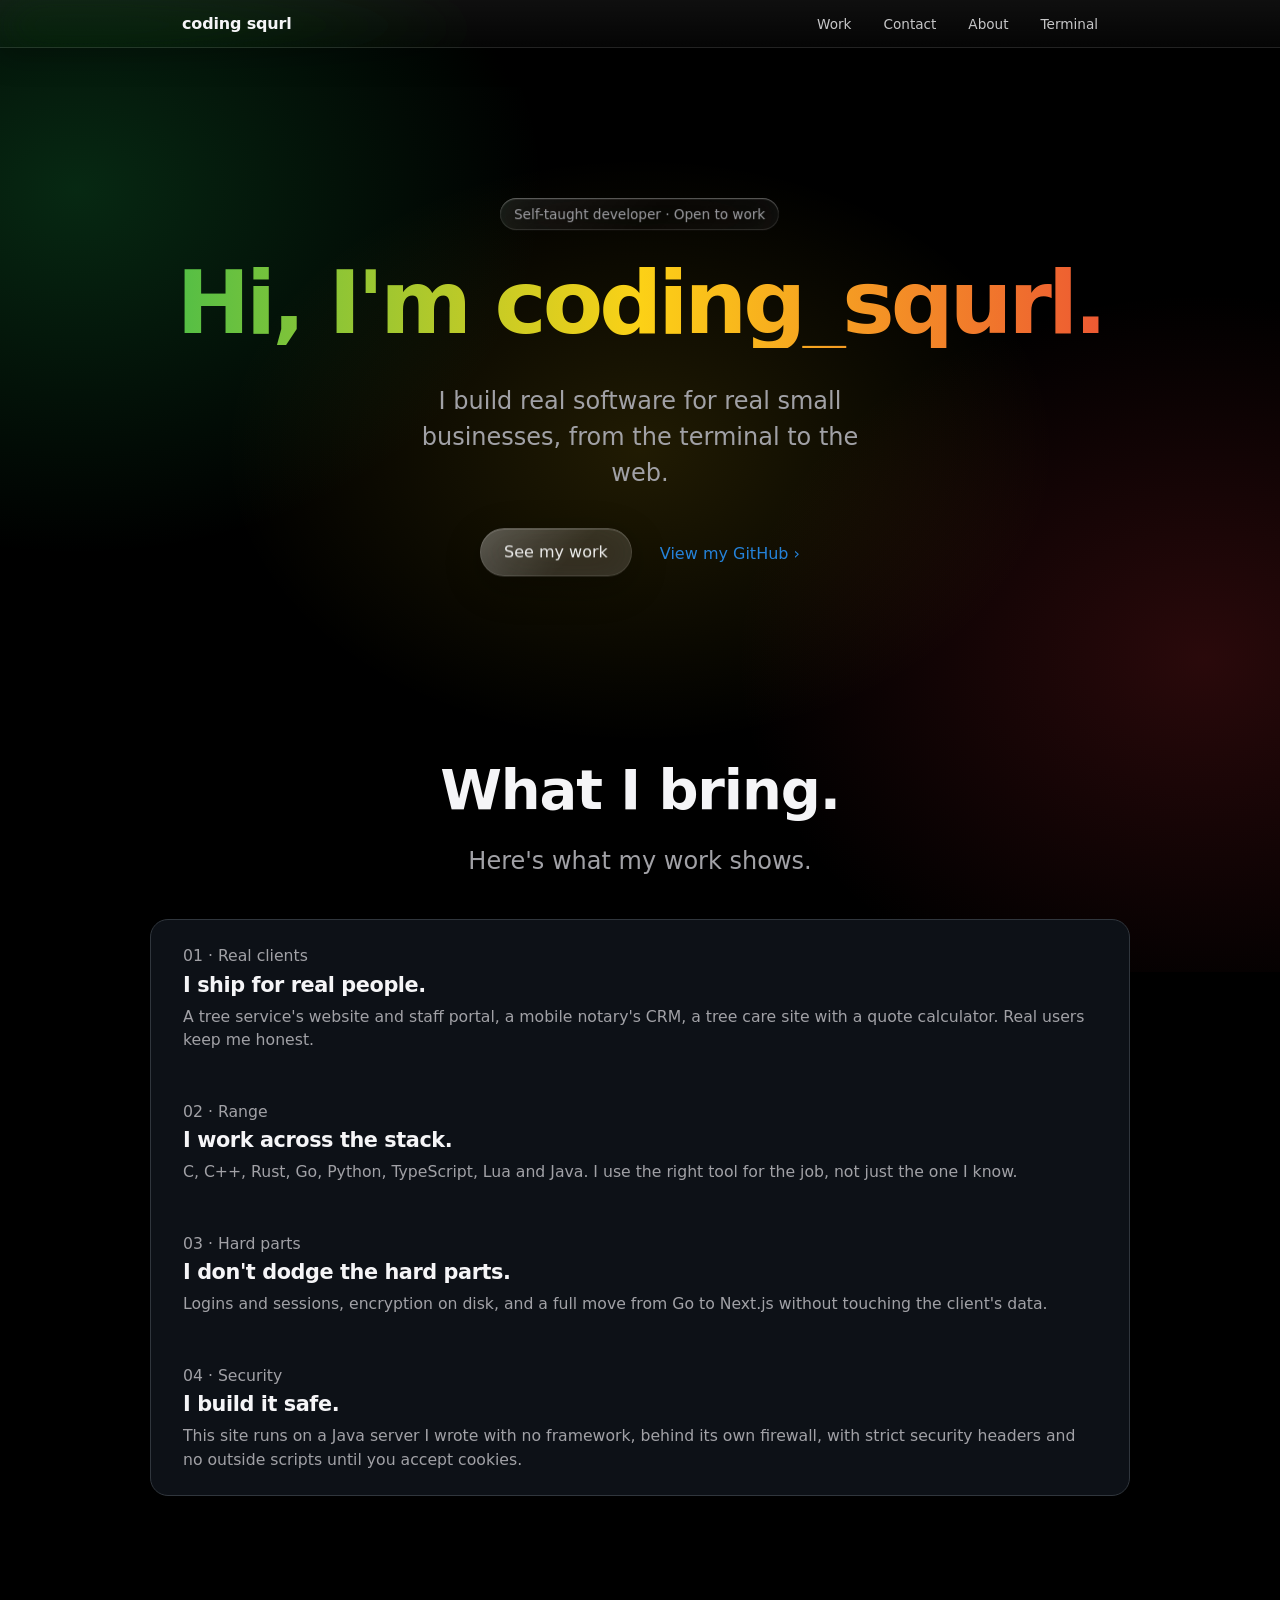
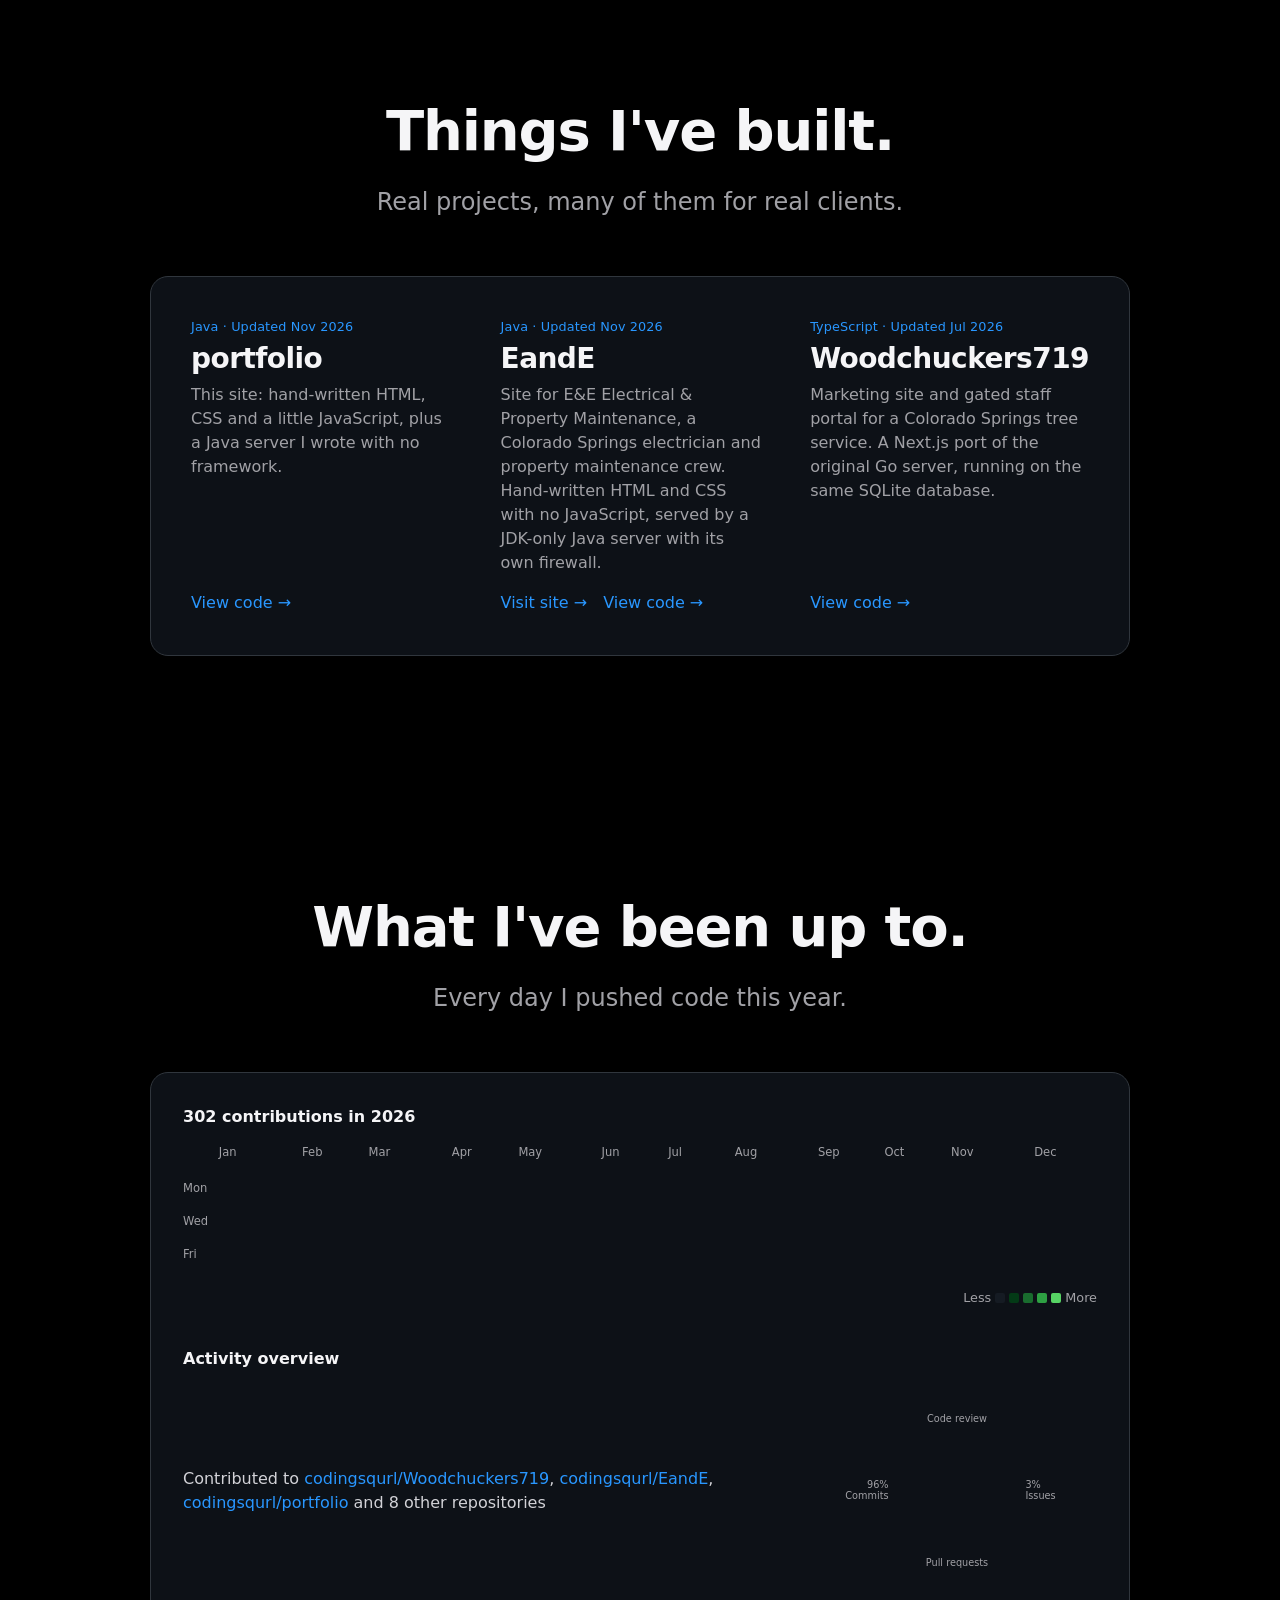
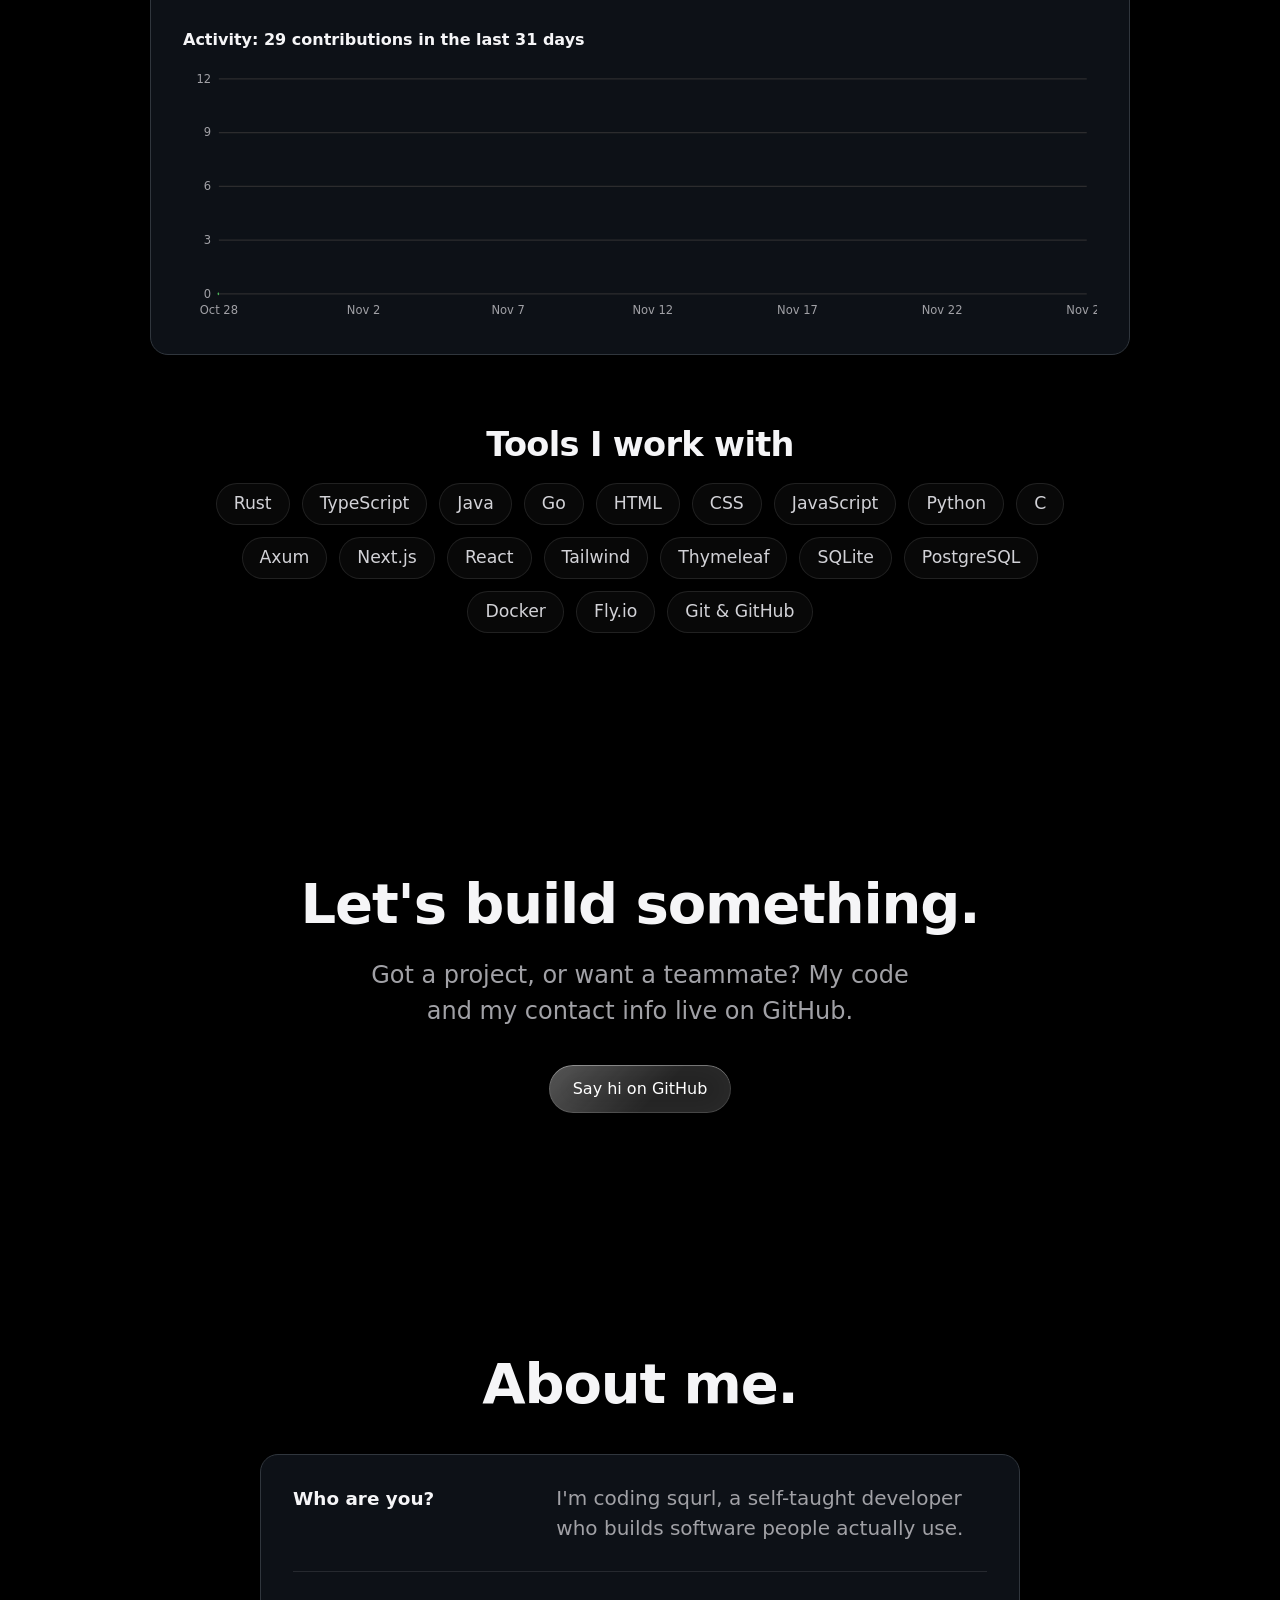
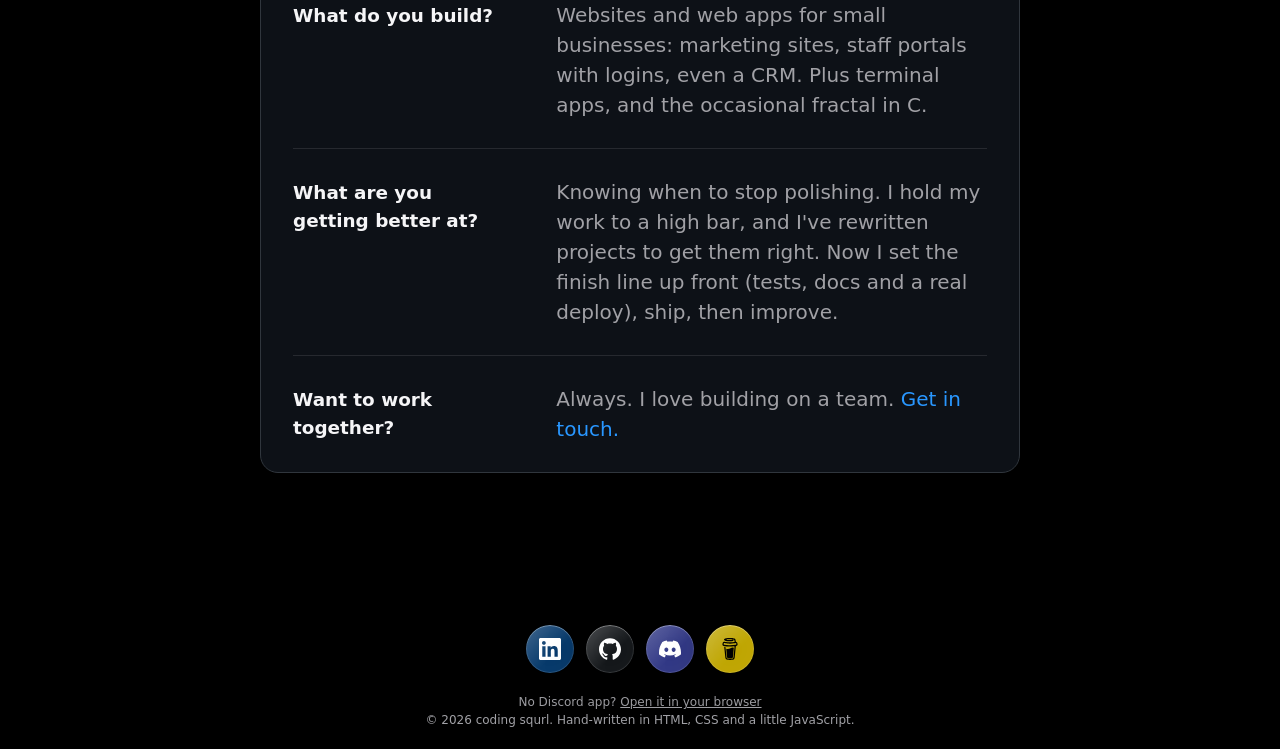
==== commit fce2457e: "Refresh the GitHub Pages copy with the latest GitHub data" ====
--- a/index.html
+++ b/index.html
@@ -74,12 +74,12 @@
     }
     </script>
     <!-- This connects our CSS file, which controls how everything looks. -->
-    <link rel="stylesheet" href="style.css?v=46c410fd">
+    <link rel="stylesheet" href="style.css?v=253390c3">
     <!-- Animations: GSAP (a well-known animation library), kept on this site rather than
          loaded from elsewhere, and motion.js, which says what moves. -->
     <script src="gsap.min.js" defer></script>
     <script src="ScrollTrigger.min.js" defer></script>
-    <script src="motion.js?v=46821f8c" defer></script>
+    <script src="motion.js?v=ebd0dcbf" defer></script>
     <!-- Asks visitors about analytics cookies, and only loads Google Analytics if they say yes.
          "defer" means it waits until the page has loaded, so it never slows the page down. -->
     <script src="consent.js?v=845dc4ef" defer></script>
@@ -169,15 +169,15 @@
             <!-- GITHUB-PROJECTS -->
             <article class="card reveal">
               <p class="card-label">Java · Updated Nov 2026</p>
+              <h3>portfolio</h3>
+              <p>This site: hand-written HTML, CSS and a little JavaScript, plus a Java server I wrote with no framework.</p>
+              <p class="card-links"><a href="https://github.com/codingsqurl/portfolio">View code →</a></p>
+            </article>
+            <article class="card reveal">
+              <p class="card-label">Java · Updated Nov 2026</p>
               <h3>EandE</h3>
               <p>Site for E&amp;E Electrical &amp; Property Maintenance, a Colorado Springs electrician and property maintenance crew. Hand-written HTML and CSS with no JavaScript, served by a JDK-only Java server with its own firewall.</p>
               <p class="card-links"><a href="https://codingsqurl.github.io/EandE/">Visit site →</a> <a href="https://github.com/codingsqurl/EandE">View code →</a></p>
-            </article>
-            <article class="card reveal">
-              <p class="card-label">Java · Updated Nov 2026</p>
-              <h3>portfolio</h3>
-              <p>This site: hand-written HTML, CSS and a little JavaScript, plus a Java server I wrote with no framework.</p>
-              <p class="card-links"><a href="https://github.com/codingsqurl/portfolio">View code →</a></p>
             </article>
             <article class="card reveal">
               <p class="card-label">TypeScript · Updated Jul 2026</p>
@@ -208,20 +208,20 @@
           <div class="github-panel reveal">
           <!-- GITHUB-CONTRIBUTIONS -->
             <figure class="contrib">
-              <figcaption>301 contributions in 2026</figcaption>
-              <div class="contrib-scroll" tabindex="0" role="region" aria-label="Contribution graph, scrolls sideways"><svg viewBox="0 0 714 104" role="img" aria-label="GitHub contribution graph: 301 contributions in 2026"><text x="28" y="10">Jan</text><text x="93" y="10">Feb</text><text x="145" y="10">Mar</text><text x="210" y="10">Apr</text><text x="262" y="10">May</text><text x="327" y="10">Jun</text><text x="379" y="10">Jul</text><text x="431" y="10">Aug</text><text x="496" y="10">Sep</text><text x="548" y="10">Oct</text><text x="600" y="10">Nov</text><text x="665" y="10">Dec</text><text x="0" y="38">Mon</text><text x="0" y="64">Wed</text><text x="0" y="90">Fri</text><rect class="contrib-l0" x="28" y="68" width="10" height="10" rx="2"><title>No contributions on January 1st.</title></rect><rect class="contrib-l0" x="28" y="81" width="10" height="10" rx="2"><title>No contributions on January 2nd.</title></rect><rect class="contrib-l0" x="28" y="94" width="10" height="10" rx="2"><title>No contributions on January 3rd.</title></rect><rect class="contrib-l0" x="41" y="16" width="10" height="10" rx="2"><title>No contributions on January 4th.</title></rect><rect class="contrib-l0" x="41" y="29" width="10" height="10" rx="2"><title>No contributions on January 5th.</title></rect><rect class="contrib-l0" x="41" y="42" width="10" height="10" rx="2"><title>No contributions on January 6th.</title></rect><rect class="contrib-l0" x="41" y="55" width="10" height="10" rx="2"><title>No contributions on January 7th.</title></rect><rect class="contrib-l0" x="41" y="68" width="10" height="10" rx="2"><title>No contributions on January 8th.</title></rect><rect class="contrib-l0" x="41" y="81" width="10" height="10" rx="2"><title>No contributions on January 9th.</title></rect><rect class="contrib-l0" x="41" y="94" width="10" height="10" rx="2"><title>No contributions on January 10th.</title></rect><rect class="contrib-l0" x="54" y="16" width="10" height="10" rx="2"><title>No contributions on January 11th.</title></rect><rect class="contrib-l0" x="54" y="29" width="10" height="10" rx="2"><title>No contributions on January 12th.</title></rect><rect class="contrib-l1" x="54" y="42" width="10" height="10" rx="2"><title>1 contribution on January 13th.</title></rect><rect class="contrib-l0" x="54" y="55" width="10" height="10" rx="2"><title>No contributions on January 14th.</title></rect><rect class="contrib-l0" x="54" y="68" width="10" height="10" rx="2"><title>No contributions on January 15th.</title></rect><rect class="contrib-l0" x="54" y="81" width="10" height="10" rx="2"><title>No contributions on January 16th.</title></rect><rect class="contrib-l0" x="54" y="94" width="10" height="10" rx="2"><title>No contributions on January 17th.</title></rect><rect class="contrib-l1" x="67" y="16" width="10" height="10" rx="2"><title>2 contributions on January 18th.</title></rect><rect class="contrib-l0" x="67" y="29" width="10" height="10" rx="2"><title>No contributions on January 19th.</title></rect><rect class="contrib-l0" x="67" y="42" width="10" height="10" rx="2"><title>No contributions on January 20th.</title></rect><rect class="contrib-l0" x="67" y="55" width="10" height="10" rx="2"><title>No contributions on January 21st.</title></rect><rect class="contrib-l1" x="67" y="68" width="10" height="10" rx="2"><title>1 contribution on January 22nd.</title></rect><rect class="contrib-l0" x="67" y="81" width="10" height="10" rx="2"><title>No contributions on January 23rd.</title></rect><rect class="contrib-l1" x="67" y="94" width="10" height="10" rx="2"><title>2 contributions on January 24th.</title></rect><rect class="contrib-l0" x="80" y="16" width="10" height="10" rx="2"><title>No contributions on January 25th.</title></rect><rect class="contrib-l0" x="80" y="29" width="10" height="10" rx="2"><title>No contributions on January 26th.</title></rect><rect class="contrib-l0" x="80" y="42" width="10" height="10" rx="2"><title>No contributions on January 27th.</title></rect><rect class="contrib-l0" x="80" y="55" width="10" height="10" rx="2"><title>No contributions on January 28th.</title></rect><rect class="contrib-l0" x="80" y="68" width="10" height="10" rx="2"><title>No contributions on January 29th.</title></rect><rect class="contrib-l0" x="80" y="81" width="10" height="10" rx="2"><title>No contributions on January 30th.</title></rect><rect class="contrib-l0" x="80" y="94" width="10" height="10" rx="2"><title>No contributions on January 31st.</title></rect><rect class="contrib-l0" x="93" y="16" width="10" height="10" rx="2"><title>No contributions on February 1st.</title></rect><rect class="contrib-l0" x="93" y="29" width="10" height="10" rx="2"><title>No contributions on February 2nd.</title></rect><rect class="contrib-l0" x="93" y="42" width="10" height="10" rx="2"><title>No contributions on February 3rd.</title></rect><rect class="contrib-l0" x="93" y="55" width="10" height="10" rx="2"><title>No contributions on February 4th.</title></rect><rect class="contrib-l0" x="93" y="68" width="10" height="10" rx="2"><title>No contributions on February 5th.</title></rect><rect class="contrib-l0" x="93" y="81" width="10" height="10" rx="2"><title>No contributions on February 6th.</title></rect><rect class="contrib-l0" x="93" y="94" width="10" height="10" rx="2"><title>No contributions on February 7th.</title></rect><rect class="contrib-l0" x="106" y="16" width="10" height="10" rx="2"><title>No contributions on February 8th.</title></rect><rect class="contrib-l0" x="106" y="29" width="10" height="10" rx="2"><title>No contributions on February 9th.</title></rect><rect class="contrib-l0" x="106" y="42" width="10" height="10" rx="2"><title>No contributions on February 10th.</title></rect><rect class="contrib-l0" x="106" y="55" width="10" height="10" rx="2"><title>No contributions on February 11th.</title></rect><rect class="contrib-l0" x="106" y="68" width="10" height="10" rx="2"><title>No contributions on February 12th.</title></rect><rect class="contrib-l0" x="106" y="81" width="10" height="10" rx="2"><title>No contributions on February 13th.</title></rect><rect class="contrib-l2" x="106" y="94" width="10" height="10" rx="2"><title>5 contributions on February 14th.</title></rect><rect class="contrib-l2" x="119" y="16" width="10" height="10" rx="2"><title>6 contributions on February 15th.</title></rect><rect class="contrib-l0" x="119" y="29" width="10" height="10" rx="2"><title>No contributions on February 16th.</title></rect><rect class="contrib-l0" x="119" y="42" width="10" height="10" rx="2"><title>No contributions on February 17th.</title></rect><rect class="contrib-l0" x="119" y="55" width="10" height="10" rx="2"><title>No contributions on February 18th.</title></rect><rect class="contrib-l0" x="119" y="68" width="10" height="10" rx="2"><title>No contributions on February 19th.</title></rect><rect class="contrib-l0" x="119" y="81" width="10" height="10" rx="2"><title>No contributions on February 20th.</title></rect><rect class="contrib-l0" x="119" y="94" width="10" height="10" rx="2"><title>No contributions on February 21st.</title></rect><rect class="contrib-l0" x="132" y="16" width="10" height="10" rx="2"><title>No contributions on February 22nd.</title></rect><rect class="contrib-l0" x="132" y="29" width="10" height="10" rx="2"><title>No contributions on February 23rd.</title></rect><rect class="contrib-l0" x="132" y="42" width="10" height="10" rx="2"><title>No contributions on February 24th.</title></rect><rect class="contrib-l0" x="132" y="55" width="10" height="10" rx="2"><title>No contributions on February 25th.</title></rect><rect class="contrib-l0" x="132" y="68" width="10" height="10" rx="2"><title>No contributions on February 26th.</title></rect><rect class="contrib-l1" x="132" y="81" width="10" height="10" rx="2"><title>1 contribution on February 27th.</title></rect><rect class="contrib-l1" x="132" y="94" width="10" height="10" rx="2"><title>1 contribution on February 28th.</title></rect><rect class="contrib-l0" x="145" y="16" width="10" height="10" rx="2"><title>No contributions on March 1st.</title></rect><rect class="contrib-l0" x="145" y="29" width="10" height="10" rx="2"><title>No contributions on March 2nd.</title></rect><rect class="contrib-l0" x="145" y="42" width="10" height="10" rx="2"><title>No contributions on March 3rd.</title></rect><rect class="contrib-l1" x="145" y="55" width="10" height="10" rx="2"><title>1 contribution on March 4th.</title></rect><rect class="contrib-l0" x="145" y="68" width="10" height="10" rx="2"><title>No contributions on March 5th.</title></rect><rect class="contrib-l0" x="145" y="81" width="10" height="10" rx="2"><title>No contributions on March 6th.</title></rect><rect class="contrib-l0" x="145" y="94" width="10" height="10" rx="2"><title>No contributions on March 7th.</title></rect><rect class="contrib-l0" x="158" y="16" width="10" height="10" rx="2"><title>No contributions on March 8th.</title></rect><rect class="contrib-l0" x="158" y="29" width="10" height="10" rx="2"><title>No contributions on March 9th.</title></rect><rect class="contrib-l0" x="158" y="42" width="10" height="10" rx="2"><title>No contributions on March 10th.</title></rect><rect class="contrib-l0" x="158" y="55" width="10" height="10" rx="2"><title>No contributions on March 11th.</title></rect><rect class="contrib-l0" x="158" y="68" width="10" height="10" rx="2"><title>No contributions on March 12th.</title></rect><rect class="contrib-l0" x="158" y="81" width="10" height="10" rx="2"><title>No contributions on March 13th.</title></rect><rect class="contrib-l0" x="158" y="94" width="10" height="10" rx="2"><title>No contributions on March 14th.</title></rect><rect class="contrib-l0" x="171" y="16" width="10" height="10" rx="2"><title>No contributions on March 15th.</title></rect><rect class="contrib-l0" x="171" y="29" width="10" height="10" rx="2"><title>No contributions on March 16th.</title></rect><rect class="contrib-l0" x="171" y="42" width="10" height="10" rx="2"><title>No contributions on March 17th.</title></rect><rect class="contrib-l0" x="171" y="55" width="10" height="10" rx="2"><title>No contributions on March 18th.</title></rect><rect class="contrib-l0" x="171" y="68" width="10" height="10" rx="2"><title>No contributions on March 19th.</title></rect><rect class="contrib-l0" x="171" y="81" width="10" height="10" rx="2"><title>No contributions on March 20th.</title></rect><rect class="contrib-l0" x="171" y="94" width="10" height="10" rx="2"><title>No contributions on March 21st.</title></rect><rect class="contrib-l0" x="184" y="16" width="10" height="10" rx="2"><title>No contributions on March 22nd.</title></rect><rect class="contrib-l0" x="184" y="29" width="10" height="10" rx="2"><title>No contributions on March 23rd.</title></rect><rect class="contrib-l0" x="184" y="42" width="10" height="10" rx="2"><title>No contributions on March 24th.</title></rect><rect class="contrib-l0" x="184" y="55" width="10" height="10" rx="2"><title>No contributions on March 25th.</title></rect><rect class="contrib-l0" x="184" y="68" width="10" height="10" rx="2"><title>No contributions on March 26th.</title></rect><rect class="contrib-l0" x="184" y="81" width="10" height="10" rx="2"><title>No contributions on March 27th.</title></rect><rect class="contrib-l0" x="184" y="94" width="10" height="10" rx="2"><title>No contributions on March 28th.</title></rect><rect class="contrib-l0" x="197" y="16" width="10" height="10" rx="2"><title>No contributions on March 29th.</title></rect><rect class="contrib-l0" x="197" y="29" width="10" height="10" rx="2"><title>No contributions on March 30th.</title></rect><rect class="contrib-l0" x="197" y="42" width="10" height="10" rx="2"><title>No contributions on March 31st.</title></rect><rect class="contrib-l0" x="197" y="55" width="10" height="10" rx="2"><title>No contributions on April 1st.</title></rect><rect class="contrib-l0" x="197" y="68" width="10" height="10" rx="2"><title>No contributions on April 2nd.</title></rect><rect class="contrib-l0" x="197" y="81" width="10" height="10" rx="2"><title>No contributions on April 3rd.</title></rect><rect class="contrib-l0" x="197" y="94" width="10" height="10" rx="2"><title>No contributions on April 4th.</title></rect><rect class="contrib-l0" x="210" y="16" width="10" height="10" rx="2"><title>No contributions on April 5th.</title></rect><rect class="contrib-l0" x="210" y="29" width="10" height="10" rx="2"><title>No contributions on April 6th.</title></rect><rect class="contrib-l0" x="210" y="42" width="10" height="10" rx="2"><title>No contributions on April 7th.</title></rect><rect class="contrib-l0" x="210" y="55" width="10" height="10" rx="2"><title>No contributions on April 8th.</title></rect><rect class="contrib-l0" x="210" y="68" width="10" height="10" rx="2"><title>No contributions on April 9th.</title></rect><rect class="contrib-l0" x="210" y="81" width="10" height="10" rx="2"><title>No contributions on April 10th.</title></rect><rect class="contrib-l0" x="210" y="94" width="10" height="10" rx="2"><title>No contributions on April 11th.</title></rect><rect class="contrib-l0" x="223" y="16" width="10" height="10" rx="2"><title>No contributions on April 12th.</title></rect><rect class="contrib-l0" x="223" y="29" width="10" height="10" rx="2"><title>No contributions on April 13th.</title></rect><rect class="contrib-l0" x="223" y="42" width="10" height="10" rx="2"><title>No contributions on April 14th.</title></rect><rect class="contrib-l0" x="223" y="55" width="10" height="10" rx="2"><title>No contributions on April 15th.</title></rect><rect class="contrib-l0" x="223" y="68" width="10" height="10" rx="2"><title>No contributions on April 16th.</title></rect><rect class="contrib-l0" x="223" y="81" width="10" height="10" rx="2"><title>No contributions on April 17th.</title></rect><rect class="contrib-l1" x="223" y="94" width="10" height="10" rx="2"><title>1 contribution on April 18th.</title></rect><rect class="contrib-l0" x="236" y="16" width="10" height="10" rx="2"><title>No contributions on April 19th.</title></rect><rect class="contrib-l0" x="236" y="29" width="10" height="10" rx="2"><title>No contributions on April 20th.</title></rect><rect class="contrib-l0" x="236" y="42" width="10" height="10" rx="2"><title>No contributions on April 21st.</title></rect><rect class="contrib-l0" x="236" y="55" width="10" height="10" rx="2"><title>No contributions on April 22nd.</title></rect><rect class="contrib-l0" x="236" y="68" width="10" height="10" rx="2"><title>No contributions on April 23rd.</title></rect><rect class="contrib-l0" x="236" y="81" width="10" height="10" rx="2"><title>No contributions on April 24th.</title></rect><rect class="contrib-l0" x="236" y="94" width="10" height="10" rx="2"><title>No contributions on April 25th.</title></rect><rect class="contrib-l0" x="249" y="16" width="10" height="10" rx="2"><title>No contributions on April 26th.</title></rect><rect class="contrib-l0" x="249" y="29" width="10" height="10" rx="2"><title>No contributions on April 27th.</title></rect><rect class="contrib-l0" x="249" y="42" width="10" height="10" rx="2"><title>No contributions on April 28th.</title></rect><rect class="contrib-l0" x="249" y="55" width="10" height="10" rx="2"><title>No contributions on April 29th.</title></rect><rect class="contrib-l0" x="249" y="68" width="10" height="10" rx="2"><title>No contributions on April 30th.</title></rect><rect class="contrib-l0" x="249" y="81" width="10" height="10" rx="2"><title>No contributions on May 1st.</title></rect><rect class="contrib-l0" x="249" y="94" width="10" height="10" rx="2"><title>No contributions on May 2nd.</title></rect><rect class="contrib-l0" x="262" y="16" width="10" height="10" rx="2"><title>No contributions on May 3rd.</title></rect><rect class="contrib-l0" x="262" y="29" width="10" height="10" rx="2"><title>No contributions on May 4th.</title></rect><rect class="contrib-l0" x="262" y="42" width="10" height="10" rx="2"><title>No contributions on May 5th.</title></rect><rect class="contrib-l0" x="262" y="55" width="10" height="10" rx="2"><title>No contributions on May 6th.</title></rect><rect class="contrib-l0" x="262" y="68" width="10" height="10" rx="2"><title>No contributions on May 7th.</title></rect><rect class="contrib-l0" x="262" y="81" width="10" height="10" rx="2"><title>No contributions on May 8th.</title></rect><rect class="contrib-l0" x="262" y="94" width="10" height="10" rx="2"><title>No contributions on May 9th.</title></rect><rect class="contrib-l0" x="275" y="16" width="10" height="10" rx="2"><title>No contributions on May 10th.</title></rect><rect class="contrib-l0" x="275" y="29" width="10" height="10" rx="2"><title>No contributions on May 11th.</title></rect><rect class="contrib-l2" x="275" y="42" width="10" height="10" rx="2"><title>6 contributions on May 12th.</title></rect><rect class="contrib-l0" x="275" y="55" width="10" height="10" rx="2"><title>No contributions on May 13th.</title></rect><rect class="contrib-l0" x="275" y="68" width="10" height="10" rx="2"><title>No contributions on May 14th.</title></rect><rect class="contrib-l0" x="275" y="81" width="10" height="10" rx="2"><title>No contributions on May 15th.</title></rect><rect class="contrib-l0" x="275" y="94" width="10" height="10" rx="2"><title>No contributions on May 16th.</title></rect><rect class="contrib-l0" x="288" y="16" width="10" height="10" rx="2"><title>No contributions on May 17th.</title></rect><rect class="contrib-l0" x="288" y="29" width="10" height="10" rx="2"><title>No contributions on May 18th.</title></rect><rect class="contrib-l0" x="288" y="42" width="10" height="10" rx="2"><title>No contributions on May 19th.</title></rect><rect class="contrib-l3" x="288" y="55" width="10" height="10" rx="2"><title>8 contributions on May 20th.</title></rect><rect class="contrib-l2" x="288" y="68" width="10" height="10" rx="2"><title>5 contributions on May 21st.</title></rect><rect class="contrib-l2" x="288" y="81" width="10" height="10" rx="2"><title>6 contributions on May 22nd.</title></rect><rect class="contrib-l0" x="288" y="94" width="10" height="10" rx="2"><title>No contributions on May 23rd.</title></rect><rect class="contrib-l4" x="301" y="16" width="10" height="10" rx="2"><title>29 contributions on May 24th.</title></rect><rect class="contrib-l1" x="301" y="29" width="10" height="10" rx="2"><title>1 contribution on May 25th.</title></rect><rect class="contrib-l2" x="301" y="42" width="10" height="10" rx="2"><title>4 contributions on May 26th.</title></rect><rect class="contrib-l2" x="301" y="55" width="10" height="10" rx="2"><title>4 contributions on May 27th.</title></rect><rect class="contrib-l0" x="301" y="68" width="10" height="10" rx="2"><title>No contributions on May 28th.</title></rect><rect class="contrib-l0" x="301" y="81" width="10" height="10" rx="2"><title>No contributions on May 29th.</title></rect><rect class="contrib-l0" x="301" y="94" width="10" height="10" rx="2"><title>No contributions on May 30th.</title></rect><rect class="contrib-l4" x="314" y="16" width="10" height="10" rx="2"><title>61 contributions on May 31st.</title></rect><rect class="contrib-l1" x="314" y="29" width="10" height="10" rx="2"><title>1 contribution on June 1st.</title></rect><rect class="contrib-l0" x="314" y="42" width="10" height="10" rx="2"><title>No contributions on June 2nd.</title></rect><rect class="contrib-l1" x="314" y="55" width="10" height="10" rx="2"><title>1 contribution on June 3rd.</title></rect><rect class="contrib-l1" x="314" y="68" width="10" height="10" rx="2"><title>1 contribution on June 4th.</title></rect><rect class="contrib-l0" x="314" y="81" width="10" height="10" rx="2"><title>No contributions on June 5th.</title></rect><rect class="contrib-l0" x="314" y="94" width="10" height="10" rx="2"><title>No contributions on June 6th.</title></rect><rect class="contrib-l0" x="327" y="16" width="10" height="10" rx="2"><title>No contributions on June 7th.</title></rect><rect class="contrib-l0" x="327" y="29" width="10" height="10" rx="2"><title>No contributions on June 8th.</title></rect><rect class="contrib-l0" x="327" y="42" width="10" height="10" rx="2"><title>No contributions on June 9th.</title></rect><rect class="contrib-l1" x="327" y="55" width="10" height="10" rx="2"><title>1 contribution on June 10th.</title></rect><rect class="contrib-l0" x="327" y="68" width="10" height="10" rx="2"><title>No contributions on June 11th.</title></rect><rect class="contrib-l0" x="327" y="81" width="10" height="10" rx="2"><title>No contributions on June 12th.</title></rect><rect class="contrib-l4" x="327" y="94" width="10" height="10" rx="2"><title>14 contributions on June 13th.</title></rect><rect class="contrib-l0" x="340" y="16" width="10" height="10" rx="2"><title>No contributions on June 14th.</title></rect><rect class="contrib-l1" x="340" y="29" width="10" height="10" rx="2"><title>1 contribution on June 15th.</title></rect><rect class="contrib-l0" x="340" y="42" width="10" height="10" rx="2"><title>No contributions on June 16th.</title></rect><rect class="contrib-l2" x="340" y="55" width="10" height="10" rx="2"><title>5 contributions on June 17th.</title></rect><rect class="contrib-l0" x="340" y="68" width="10" height="10" rx="2"><title>No contributions on June 18th.</title></rect><rect class="contrib-l1" x="340" y="81" width="10" height="10" rx="2"><title>3 contributions on June 19th.</title></rect><rect class="contrib-l2" x="340" y="94" width="10" height="10" rx="2"><title>4 contributions on June 20th.</title></rect><rect class="contrib-l3" x="353" y="16" width="10" height="10" rx="2"><title>8 contributions on June 21st.</title></rect><rect class="contrib-l3" x="353" y="29" width="10" height="10" rx="2"><title>10 contributions on June 22nd.</title></rect><rect class="contrib-l0" x="353" y="42" width="10" height="10" rx="2"><title>No contributions on June 23rd.</title></rect><rect class="contrib-l1" x="353" y="55" width="10" height="10" rx="2"><title>1 contribution on June 24th.</title></rect><rect class="contrib-l2" x="353" y="68" width="10" height="10" rx="2"><title>7 contributions on June 25th.</title></rect><rect class="contrib-l2" x="353" y="81" width="10" height="10" rx="2"><title>6 contributions on June 26th.</title></rect><rect class="contrib-l2" x="353" y="94" width="10" height="10" rx="2"><title>6 contributions on June 27th.</title></rect><rect class="contrib-l4" x="366" y="16" width="10" height="10" rx="2"><title>13 contributions on June 28th.</title></rect><rect class="contrib-l0" x="366" y="29" width="10" height="10" rx="2"><title>No contributions on June 29th.</title></rect><rect class="contrib-l0" x="366" y="42" width="10" height="10" rx="2"><title>No contributions on June 30th.</title></rect><rect class="contrib-l1" x="366" y="55" width="10" height="10" rx="2"><title>3 contributions on July 1st.</title></rect><rect class="contrib-l1" x="366" y="68" width="10" height="10" rx="2"><title>2 contributions on July 2nd.</title></rect><rect class="contrib-l1" x="366" y="81" width="10" height="10" rx="2"><title>1 contribution on July 3rd.</title></rect><rect class="contrib-l4" x="366" y="94" width="10" height="10" rx="2"><title>21 contributions on July 4th.</title></rect><rect class="contrib-l1" x="379" y="16" width="10" height="10" rx="2"><title>3 contributions on July 5th.</title></rect><rect class="contrib-l0" x="379" y="29" width="10" height="10" rx="2"><title>No contributions on July 6th.</title></rect><rect class="contrib-l0" x="379" y="42" width="10" height="10" rx="2"><title>No contributions on July 7th.</title></rect><rect class="contrib-l0" x="379" y="55" width="10" height="10" rx="2"><title>No contributions on July 8th.</title></rect><rect class="contrib-l0" x="379" y="68" width="10" height="10" rx="2"><title>No contributions on July 9th.</title></rect><rect class="contrib-l0" x="379" y="81" width="10" height="10" rx="2"><title>No contributions on July 10th.</title></rect><rect class="contrib-l0" x="379" y="94" width="10" height="10" rx="2"><title>No contributions on July 11th.</title></rect><rect class="contrib-l0" x="392" y="16" width="10" height="10" rx="2"><title>No contributions on July 12th.</title></rect><rect class="contrib-l0" x="392" y="29" width="10" height="10" rx="2"><title>No contributions on July 13th.</title></rect><rect class="contrib-l0" x="392" y="42" width="10" height="10" rx="2"><title>No contributions on July 14th.</title></rect><rect class="contrib-l0" x="392" y="55" width="10" height="10" rx="2"><title>No contributions on July 15th.</title></rect><rect class="contrib-l0" x="392" y="68" width="10" height="10" rx="2"><title>No contributions on July 16th.</title></rect><rect class="contrib-l0" x="392" y="81" width="10" height="10" rx="2"><title>No contributions on July 17th.</title></rect><rect class="contrib-l1" x="392" y="94" width="10" height="10" rx="2"><title>2 contributions on July 18th.</title></rect><rect class="contrib-l2" x="405" y="16" width="10" height="10" rx="2"><title>5 contributions on July 19th.</title></rect><rect class="contrib-l1" x="405" y="29" width="10" height="10" rx="2"><title>3 contributions on July 20th.</title></rect><rect class="contrib-l0" x="405" y="42" width="10" height="10" rx="2"><title>No contributions on July 21st.</title></rect><rect class="contrib-l0" x="405" y="55" width="10" height="10" rx="2"><title>No contributions on July 22nd.</title></rect><rect class="contrib-l1" x="405" y="68" width="10" height="10" rx="2"><title>2 contributions on July 23rd.</title></rect><rect class="contrib-l0" x="405" y="81" width="10" height="10" rx="2"><title>No contributions on July 24th.</title></rect><rect class="contrib-l0" x="405" y="94" width="10" height="10" rx="2"><title>No contributions on July 25th.</title></rect><rect class="contrib-l0" x="418" y="16" width="10" height="10" rx="2"><title>No contributions on July 26th.</title></rect><rect class="contrib-l0" x="418" y="29" width="10" height="10" rx="2"><title>No contributions on July 27th.</title></rect><rect class="contrib-l0" x="418" y="42" width="10" height="10" rx="2"><title>No contributions on July 28th.</title></rect><rect class="contrib-l0" x="418" y="55" width="10" height="10" rx="2"><title>No contributions on July 29th.</title></rect><rect class="contrib-l0" x="418" y="68" width="10" height="10" rx="2"><title>No contributions on July 30th.</title></rect><rect class="contrib-l0" x="418" y="81" width="10" height="10" rx="2"><title>No contributions on July 31st.</title></rect><rect class="contrib-l0" x="418" y="94" width="10" height="10" rx="2"><title>No contributions on August 1st.</title></rect><rect class="contrib-l0" x="431" y="16" width="10" height="10" rx="2"><title>No contributions on August 2nd.</title></rect><rect class="contrib-l0" x="431" y="29" width="10" height="10" rx="2"><title>No contributions on August 3rd.</title></rect><rect class="contrib-l0" x="431" y="42" width="10" height="10" rx="2"><title>No contributions on August 4th.</title></rect><rect class="contrib-l0" x="431" y="55" width="10" height="10" rx="2"><title>No contributions on August 5th.</title></rect><rect class="contrib-l0" x="431" y="68" width="10" height="10" rx="2"><title>No contributions on August 6th.</title></rect><rect class="contrib-l0" x="431" y="81" width="10" height="10" rx="2"><title>No contributions on August 7th.</title></rect><rect class="contrib-l0" x="431" y="94" width="10" height="10" rx="2"><title>No contributions on August 8th.</title></rect><rect class="contrib-l0" x="444" y="16" width="10" height="10" rx="2"><title>No contributions on August 9th.</title></rect><rect class="contrib-l0" x="444" y="29" width="10" height="10" rx="2"><title>No contributions on August 10th.</title></rect><rect class="contrib-l0" x="444" y="42" width="10" height="10" rx="2"><title>No contributions on August 11th.</title></rect><rect class="contrib-l0" x="444" y="55" width="10" height="10" rx="2"><title>No contributions on August 12th.</title></rect><rect class="contrib-l0" x="444" y="68" width="10" height="10" rx="2"><title>No contributions on August 13th.</title></rect><rect class="contrib-l0" x="444" y="81" width="10" height="10" rx="2"><title>No contributions on August 14th.</title></rect><rect class="contrib-l0" x="444" y="94" width="10" height="10" rx="2"><title>No contributions on August 15th.</title></rect><rect class="contrib-l0" x="457" y="16" width="10" height="10" rx="2"><title>No contributions on August 16th.</title></rect><rect class="contrib-l0" x="457" y="29" width="10" height="10" rx="2"><title>No contributions on August 17th.</title></rect><rect class="contrib-l0" x="457" y="42" width="10" height="10" rx="2"><title>No contributions on August 18th.</title></rect><rect class="contrib-l0" x="457" y="55" width="10" height="10" rx="2"><title>No contributions on August 19th.</title></rect><rect class="contrib-l0" x="457" y="68" width="10" height="10" rx="2"><title>No contributions on August 20th.</title></rect><rect class="contrib-l0" x="457" y="81" width="10" height="10" rx="2"><title>No contributions on August 21st.</title></rect><rect class="contrib-l0" x="457" y="94" width="10" height="10" rx="2"><title>No contributions on August 22nd.</title></rect><rect class="contrib-l0" x="470" y="16" width="10" height="10" rx="2"><title>No contributions on August 23rd.</title></rect><rect class="contrib-l0" x="470" y="29" width="10" height="10" rx="2"><title>No contributions on August 24th.</title></rect><rect class="contrib-l0" x="470" y="42" width="10" height="10" rx="2"><title>No contributions on August 25th.</title></rect><rect class="contrib-l0" x="470" y="55" width="10" height="10" rx="2"><title>No contributions on August 26th.</title></rect><rect class="contrib-l0" x="470" y="68" width="10" height="10" rx="2"><title>No contributions on August 27th.</title></rect><rect class="contrib-l0" x="470" y="81" width="10" height="10" rx="2"><title>No contributions on August 28th.</title></rect><rect class="contrib-l0" x="470" y="94" width="10" height="10" rx="2"><title>No contributions on August 29th.</title></rect><rect class="contrib-l0" x="483" y="16" width="10" height="10" rx="2"><title>No contributions on August 30th.</title></rect><rect class="contrib-l0" x="483" y="29" width="10" height="10" rx="2"><title>No contributions on August 31st.</title></rect><rect class="contrib-l0" x="483" y="42" width="10" height="10" rx="2"><title>No contributions on September 1st.</title></rect><rect class="contrib-l0" x="483" y="55" width="10" height="10" rx="2"><title>No contributions on September 2nd.</title></rect><rect class="contrib-l0" x="483" y="68" width="10" height="10" rx="2"><title>No contributions on September 3rd.</title></rect><rect class="contrib-l0" x="483" y="81" width="10" height="10" rx="2"><title>No contributions on September 4th.</title></rect><rect class="contrib-l0" x="483" y="94" width="10" height="10" rx="2"><title>No contributions on September 5th.</title></rect><rect class="contrib-l0" x="496" y="16" width="10" height="10" rx="2"><title>No contributions on September 6th.</title></rect><rect class="contrib-l0" x="496" y="29" width="10" height="10" rx="2"><title>No contributions on September 7th.</title></rect><rect class="contrib-l0" x="496" y="42" width="10" height="10" rx="2"><title>No contributions on September 8th.</title></rect><rect class="contrib-l0" x="496" y="55" width="10" height="10" rx="2"><title>No contributions on September 9th.</title></rect><rect class="contrib-l0" x="496" y="68" width="10" height="10" rx="2"><title>No contributions on September 10th.</title></rect><rect class="contrib-l0" x="496" y="81" width="10" height="10" rx="2"><title>No contributions on September 11th.</title></rect><rect class="contrib-l0" x="496" y="94" width="10" height="10" rx="2"><title>No contributions on September 12th.</title></rect><rect class="contrib-l0" x="509" y="16" width="10" height="10" rx="2"><title>No contributions on September 13th.</title></rect><rect class="contrib-l0" x="509" y="29" width="10" height="10" rx="2"><title>No contributions on September 14th.</title></rect><rect class="contrib-l0" x="509" y="42" width="10" height="10" rx="2"><title>No contributions on September 15th.</title></rect><rect class="contrib-l0" x="509" y="55" width="10" height="10" rx="2"><title>No contributions on September 16th.</title></rect><rect class="contrib-l0" x="509" y="68" width="10" height="10" rx="2"><title>No contributions on September 17th.</title></rect><rect class="contrib-l0" x="509" y="81" width="10" height="10" rx="2"><title>No contributions on September 18th.</title></rect><rect class="contrib-l0" x="509" y="94" width="10" height="10" rx="2"><title>No contributions on September 19th.</title></rect><rect class="contrib-l0" x="522" y="16" width="10" height="10" rx="2"><title>No contributions on September 20th.</title></rect><rect class="contrib-l0" x="522" y="29" width="10" height="10" rx="2"><title>No contributions on September 21st.</title></rect><rect class="contrib-l0" x="522" y="42" width="10" height="10" rx="2"><title>No contributions on September 22nd.</title></rect><rect class="contrib-l0" x="522" y="55" width="10" height="10" rx="2"><title>No contributions on September 23rd.</title></rect><rect class="contrib-l0" x="522" y="68" width="10" height="10" rx="2"><title>No contributions on September 24th.</title></rect><rect class="contrib-l0" x="522" y="81" width="10" height="10" rx="2"><title>No contributions on September 25th.</title></rect><rect class="contrib-l0" x="522" y="94" width="10" height="10" rx="2"><title>No contributions on September 26th.</title></rect><rect class="contrib-l1" x="535" y="16" width="10" height="10" rx="2"><title>3 contributions on September 27th.</title></rect><rect class="contrib-l0" x="535" y="29" width="10" height="10" rx="2"><title>No contributions on September 28th.</title></rect><rect class="contrib-l0" x="535" y="42" width="10" height="10" rx="2"><title>No contributions on September 29th.</title></rect><rect class="contrib-l0" x="535" y="55" width="10" height="10" rx="2"><title>No contributions on September 30th.</title></rect><rect class="contrib-l0" x="535" y="68" width="10" height="10" rx="2"><title>No contributions on October 1st.</title></rect><rect class="contrib-l0" x="535" y="81" width="10" height="10" rx="2"><title>No contributions on October 2nd.</title></rect><rect class="contrib-l1" x="535" y="94" width="10" height="10" rx="2"><title>1 contribution on October 3rd.</title></rect><rect class="contrib-l0" x="548" y="16" width="10" height="10" rx="2"><title>No contributions on October 4th.</title></rect><rect class="contrib-l0" x="548" y="29" width="10" height="10" rx="2"><title>No contributions on October 5th.</title></rect><rect class="contrib-l0" x="548" y="42" width="10" height="10" rx="2"><title>No contributions on October 6th.</title></rect><rect class="contrib-l0" x="548" y="55" width="10" height="10" rx="2"><title>No contributions on October 7th.</title></rect><rect class="contrib-l0" x="548" y="68" width="10" height="10" rx="2"><title>No contributions on October 8th.</title></rect><rect class="contrib-l0" x="548" y="81" width="10" height="10" rx="2"><title>No contributions on October 9th.</title></rect><rect class="contrib-l0" x="548" y="94" width="10" height="10" rx="2"><title>No contributions on October 10th.</title></rect><rect class="contrib-l0" x="561" y="16" width="10" height="10" rx="2"><title>No contributions on October 11th.</title></rect><rect class="contrib-l0" x="561" y="29" width="10" height="10" rx="2"><title>No contributions on October 12th.</title></rect><rect class="contrib-l0" x="561" y="42" width="10" height="10" rx="2"><title>No contributions on October 13th.</title></rect><rect class="contrib-l0" x="561" y="55" width="10" height="10" rx="2"><title>No contributions on October 14th.</title></rect><rect class="contrib-l0" x="561" y="68" width="10" height="10" rx="2"><title>No contributions on October 15th.</title></rect><rect class="contrib-l0" x="561" y="81" width="10" height="10" rx="2"><title>No contributions on October 16th.</title></rect><rect class="contrib-l0" x="561" y="94" width="10" height="10" rx="2"><title>No contributions on October 17th.</title></rect><rect class="contrib-l0" x="574" y="16" width="10" height="10" rx="2"><title>No contributions on October 18th.</title></rect><rect class="contrib-l0" x="574" y="29" width="10" height="10" rx="2"><title>No contributions on October 19th.</title></rect><rect class="contrib-l0" x="574" y="42" width="10" height="10" rx="2"><title>No contributions on October 20th.</title></rect><rect class="contrib-l0" x="574" y="55" width="10" height="10" rx="2"><title>No contributions on October 21st.</title></rect><rect class="contrib-l0" x="574" y="68" width="10" height="10" rx="2"><title>No contributions on October 22nd.</title></rect><rect class="contrib-l0" x="574" y="81" width="10" height="10" rx="2"><title>No contributions on October 23rd.</title></rect><rect class="contrib-l0" x="574" y="94" width="10" height="10" rx="2"><title>No contributions on October 24th.</title></rect><rect class="contrib-l0" x="587" y="16" width="10" height="10" rx="2"><title>No contributions on October 25th.</title></rect><rect class="contrib-l0" x="587" y="29" width="10" height="10" rx="2"><title>No contributions on October 26th.</title></rect><rect class="contrib-l0" x="587" y="42" width="10" height="10" rx="2"><title>No contributions on October 27th.</title></rect><rect class="contrib-l0" x="587" y="55" width="10" height="10" rx="2"><title>No contributions on October 28th.</title></rect><rect class="contrib-l0" x="587" y="68" width="10" height="10" rx="2"><title>No contributions on October 29th.</title></rect><rect class="contrib-l0" x="587" y="81" width="10" height="10" rx="2"><title>No contributions on October 30th.</title></rect><rect class="contrib-l0" x="587" y="94" width="10" height="10" rx="2"><title>No contributions on October 31st.</title></rect><rect class="contrib-l0" x="600" y="16" width="10" height="10" rx="2"><title>No contributions on November 1st.</title></rect><rect class="contrib-l0" x="600" y="29" width="10" height="10" rx="2"><title>No contributions on November 2nd.</title></rect><rect class="contrib-l0" x="600" y="42" width="10" height="10" rx="2"><title>No contributions on November 3rd.</title></rect><rect class="contrib-l0" x="600" y="55" width="10" height="10" rx="2"><title>No contributions on November 4th.</title></rect><rect class="contrib-l0" x="600" y="68" width="10" height="10" rx="2"><title>No contributions on November 5th.</title></rect><rect class="contrib-l0" x="600" y="81" width="10" height="10" rx="2"><title>No contributions on November 6th.</title></rect><rect class="contrib-l0" x="600" y="94" width="10" height="10" rx="2"><title>No contributions on November 7th.</title></rect><rect class="contrib-l0" x="613" y="16" width="10" height="10" rx="2"><title>No contributions on November 8th.</title></rect><rect class="contrib-l0" x="613" y="29" width="10" height="10" rx="2"><title>No contributions on November 9th.</title></rect><rect class="contrib-l0" x="613" y="42" width="10" height="10" rx="2"><title>No contributions on November 10th.</title></rect><rect class="contrib-l2" x="613" y="55" width="10" height="10" rx="2"><title>6 contributions on November 11th.</title></rect><rect class="contrib-l0" x="613" y="68" width="10" height="10" rx="2"><title>No contributions on November 12th.</title></rect><rect class="contrib-l0" x="613" y="81" width="10" height="10" rx="2"><title>No contributions on November 13th.</title></rect><rect class="contrib-l0" x="613" y="94" width="10" height="10" rx="2"><title>No contributions on November 14th.</title></rect><rect class="contrib-l0" x="626" y="16" width="10" height="10" rx="2"><title>No contributions on November 15th.</title></rect><rect class="contrib-l0" x="626" y="29" width="10" height="10" rx="2"><title>No contributions on November 16th.</title></rect><rect class="contrib-l0" x="626" y="42" width="10" height="10" rx="2"><title>No contributions on November 17th.</title></rect><rect class="contrib-l1" x="626" y="55" width="10" height="10" rx="2"><title>2 contributions on November 18th.</title></rect><rect class="contrib-l0" x="626" y="68" width="10" height="10" rx="2"><title>No contributions on November 19th.</title></rect><rect class="contrib-l0" x="626" y="81" width="10" height="10" rx="2"><title>No contributions on November 20th.</title></rect><rect class="contrib-l1" x="626" y="94" width="10" height="10" rx="2"><title>3 contributions on November 21st.</title></rect><rect class="contrib-l2" x="639" y="16" width="10" height="10" rx="2"><title>5 contributions on November 22nd.</title></rect><rect class="contrib-l0" x="639" y="29" width="10" height="10" rx="2"><title>No contributions on November 23rd.</title></rect><rect class="contrib-l0" x="639" y="42" width="10" height="10" rx="2"><title>No contributions on November 24th.</title></rect><rect class="contrib-l0" x="639" y="55" width="10" height="10" rx="2"><title>No contributions on November 25th.</title></rect><rect class="contrib-l3" x="639" y="68" width="10" height="10" rx="2"><title>9 contributions on November 26th.</title></rect><rect class="contrib-l1" x="639" y="81" width="10" height="10" rx="2"><title>3 contributions on November 27th.</title></rect><rect class="contrib-l0" x="639" y="94" width="10" height="10" rx="2"><title>No contributions on November 28th.</title></rect><rect class="contrib-l0" x="652" y="16" width="10" height="10" rx="2"><title>No contributions on November 29th.</title></rect><rect class="contrib-l0" x="652" y="29" width="10" height="10" rx="2"><title>No contributions on November 30th.</title></rect><rect class="contrib-l0" x="652" y="42" width="10" height="10" rx="2"><title>No contributions on December 1st.</title></rect><rect class="contrib-l0" x="652" y="55" width="10" height="10" rx="2"><title>No contributions on December 2nd.</title></rect><rect class="contrib-l0" x="652" y="68" width="10" height="10" rx="2"><title>No contributions on December 3rd.</title></rect><rect class="contrib-l0" x="652" y="81" width="10" height="10" rx="2"><title>No contributions on December 4th.</title></rect><rect class="contrib-l0" x="652" y="94" width="10" height="10" rx="2"><title>No contributions on December 5th.</title></rect><rect class="contrib-l0" x="665" y="16" width="10" height="10" rx="2"><title>No contributions on December 6th.</title></rect><rect class="contrib-l0" x="665" y="29" width="10" height="10" rx="2"><title>No contributions on December 7th.</title></rect><rect class="contrib-l0" x="665" y="42" width="10" height="10" rx="2"><title>No contributions on December 8th.</title></rect><rect class="contrib-l0" x="665" y="55" width="10" height="10" rx="2"><title>No contributions on December 9th.</title></rect><rect class="contrib-l0" x="665" y="68" width="10" height="10" rx="2"><title>No contributions on December 10th.</title></rect><rect class="contrib-l0" x="665" y="81" width="10" height="10" rx="2"><title>No contributions on December 11th.</title></rect><rect class="contrib-l0" x="665" y="94" width="10" height="10" rx="2"><title>No contributions on December 12th.</title></rect><rect class="contrib-l0" x="678" y="16" width="10" height="10" rx="2"><title>No contributions on December 13th.</title></rect><rect class="contrib-l0" x="678" y="29" width="10" height="10" rx="2"><title>No contributions on December 14th.</title></rect><rect class="contrib-l0" x="678" y="42" width="10" height="10" rx="2"><title>No contributions on December 15th.</title></rect><rect class="contrib-l0" x="678" y="55" width="10" height="10" rx="2"><title>No contributions on December 16th.</title></rect><rect class="contrib-l0" x="678" y="68" width="10" height="10" rx="2"><title>No contributions on December 17th.</title></rect><rect class="contrib-l0" x="678" y="81" width="10" height="10" rx="2"><title>No contributions on December 18th.</title></rect><rect class="contrib-l0" x="678" y="94" width="10" height="10" rx="2"><title>No contributions on December 19th.</title></rect><rect class="contrib-l0" x="691" y="16" width="10" height="10" rx="2"><title>No contributions on December 20th.</title></rect><rect class="contrib-l0" x="691" y="29" width="10" height="10" rx="2"><title>No contributions on December 21st.</title></rect><rect class="contrib-l0" x="691" y="42" width="10" height="10" rx="2"><title>No contributions on December 22nd.</title></rect><rect class="contrib-l0" x="691" y="55" width="10" height="10" rx="2"><title>No contributions on December 23rd.</title></rect><rect class="contrib-l0" x="691" y="68" width="10" height="10" rx="2"><title>No contributions on December 24th.</title></rect><rect class="contrib-l0" x="691" y="81" width="10" height="10" rx="2"><title>No contributions on December 25th.</title></rect><rect class="contrib-l0" x="691" y="94" width="10" height="10" rx="2"><title>No contributions on December 26th.</title></rect><rect class="contrib-l0" x="704" y="16" width="10" height="10" rx="2"><title>No contributions on December 27th.</title></rect><rect class="contrib-l0" x="704" y="29" width="10" height="10" rx="2"><title>No contributions on December 28th.</title></rect><rect class="contrib-l0" x="704" y="42" width="10" height="10" rx="2"><title>No contributions on December 29th.</title></rect><rect class="contrib-l0" x="704" y="55" width="10" height="10" rx="2"><title>No contributions on December 30th.</title></rect><rect class="contrib-l0" x="704" y="68" width="10" height="10" rx="2"><title>No contributions on December 31st.</title></rect></svg></div>
+              <figcaption>302 contributions in 2026</figcaption>
+              <div class="contrib-scroll" tabindex="0" role="region" aria-label="Contribution graph, scrolls sideways"><svg viewBox="0 0 714 104" role="img" aria-label="GitHub contribution graph: 302 contributions in 2026"><text x="28" y="10">Jan</text><text x="93" y="10">Feb</text><text x="145" y="10">Mar</text><text x="210" y="10">Apr</text><text x="262" y="10">May</text><text x="327" y="10">Jun</text><text x="379" y="10">Jul</text><text x="431" y="10">Aug</text><text x="496" y="10">Sep</text><text x="548" y="10">Oct</text><text x="600" y="10">Nov</text><text x="665" y="10">Dec</text><text x="0" y="38">Mon</text><text x="0" y="64">Wed</text><text x="0" y="90">Fri</text><rect class="contrib-l0" x="28" y="68" width="10" height="10" rx="2"><title>No contributions on January 1st.</title></rect><rect class="contrib-l0" x="28" y="81" width="10" height="10" rx="2"><title>No contributions on January 2nd.</title></rect><rect class="contrib-l0" x="28" y="94" width="10" height="10" rx="2"><title>No contributions on January 3rd.</title></rect><rect class="contrib-l0" x="41" y="16" width="10" height="10" rx="2"><title>No contributions on January 4th.</title></rect><rect class="contrib-l0" x="41" y="29" width="10" height="10" rx="2"><title>No contributions on January 5th.</title></rect><rect class="contrib-l0" x="41" y="42" width="10" height="10" rx="2"><title>No contributions on January 6th.</title></rect><rect class="contrib-l0" x="41" y="55" width="10" height="10" rx="2"><title>No contributions on January 7th.</title></rect><rect class="contrib-l0" x="41" y="68" width="10" height="10" rx="2"><title>No contributions on January 8th.</title></rect><rect class="contrib-l0" x="41" y="81" width="10" height="10" rx="2"><title>No contributions on January 9th.</title></rect><rect class="contrib-l0" x="41" y="94" width="10" height="10" rx="2"><title>No contributions on January 10th.</title></rect><rect class="contrib-l0" x="54" y="16" width="10" height="10" rx="2"><title>No contributions on January 11th.</title></rect><rect class="contrib-l0" x="54" y="29" width="10" height="10" rx="2"><title>No contributions on January 12th.</title></rect><rect class="contrib-l1" x="54" y="42" width="10" height="10" rx="2"><title>1 contribution on January 13th.</title></rect><rect class="contrib-l0" x="54" y="55" width="10" height="10" rx="2"><title>No contributions on January 14th.</title></rect><rect class="contrib-l0" x="54" y="68" width="10" height="10" rx="2"><title>No contributions on January 15th.</title></rect><rect class="contrib-l0" x="54" y="81" width="10" height="10" rx="2"><title>No contributions on January 16th.</title></rect><rect class="contrib-l0" x="54" y="94" width="10" height="10" rx="2"><title>No contributions on January 17th.</title></rect><rect class="contrib-l1" x="67" y="16" width="10" height="10" rx="2"><title>2 contributions on January 18th.</title></rect><rect class="contrib-l0" x="67" y="29" width="10" height="10" rx="2"><title>No contributions on January 19th.</title></rect><rect class="contrib-l0" x="67" y="42" width="10" height="10" rx="2"><title>No contributions on January 20th.</title></rect><rect class="contrib-l0" x="67" y="55" width="10" height="10" rx="2"><title>No contributions on January 21st.</title></rect><rect class="contrib-l1" x="67" y="68" width="10" height="10" rx="2"><title>1 contribution on January 22nd.</title></rect><rect class="contrib-l0" x="67" y="81" width="10" height="10" rx="2"><title>No contributions on January 23rd.</title></rect><rect class="contrib-l1" x="67" y="94" width="10" height="10" rx="2"><title>2 contributions on January 24th.</title></rect><rect class="contrib-l0" x="80" y="16" width="10" height="10" rx="2"><title>No contributions on January 25th.</title></rect><rect class="contrib-l0" x="80" y="29" width="10" height="10" rx="2"><title>No contributions on January 26th.</title></rect><rect class="contrib-l0" x="80" y="42" width="10" height="10" rx="2"><title>No contributions on January 27th.</title></rect><rect class="contrib-l0" x="80" y="55" width="10" height="10" rx="2"><title>No contributions on January 28th.</title></rect><rect class="contrib-l0" x="80" y="68" width="10" height="10" rx="2"><title>No contributions on January 29th.</title></rect><rect class="contrib-l0" x="80" y="81" width="10" height="10" rx="2"><title>No contributions on January 30th.</title></rect><rect class="contrib-l0" x="80" y="94" width="10" height="10" rx="2"><title>No contributions on January 31st.</title></rect><rect class="contrib-l0" x="93" y="16" width="10" height="10" rx="2"><title>No contributions on February 1st.</title></rect><rect class="contrib-l0" x="93" y="29" width="10" height="10" rx="2"><title>No contributions on February 2nd.</title></rect><rect class="contrib-l0" x="93" y="42" width="10" height="10" rx="2"><title>No contributions on February 3rd.</title></rect><rect class="contrib-l0" x="93" y="55" width="10" height="10" rx="2"><title>No contributions on February 4th.</title></rect><rect class="contrib-l0" x="93" y="68" width="10" height="10" rx="2"><title>No contributions on February 5th.</title></rect><rect class="contrib-l0" x="93" y="81" width="10" height="10" rx="2"><title>No contributions on February 6th.</title></rect><rect class="contrib-l0" x="93" y="94" width="10" height="10" rx="2"><title>No contributions on February 7th.</title></rect><rect class="contrib-l0" x="106" y="16" width="10" height="10" rx="2"><title>No contributions on February 8th.</title></rect><rect class="contrib-l0" x="106" y="29" width="10" height="10" rx="2"><title>No contributions on February 9th.</title></rect><rect class="contrib-l0" x="106" y="42" width="10" height="10" rx="2"><title>No contributions on February 10th.</title></rect><rect class="contrib-l0" x="106" y="55" width="10" height="10" rx="2"><title>No contributions on February 11th.</title></rect><rect class="contrib-l0" x="106" y="68" width="10" height="10" rx="2"><title>No contributions on February 12th.</title></rect><rect class="contrib-l0" x="106" y="81" width="10" height="10" rx="2"><title>No contributions on February 13th.</title></rect><rect class="contrib-l2" x="106" y="94" width="10" height="10" rx="2"><title>5 contributions on February 14th.</title></rect><rect class="contrib-l2" x="119" y="16" width="10" height="10" rx="2"><title>6 contributions on February 15th.</title></rect><rect class="contrib-l0" x="119" y="29" width="10" height="10" rx="2"><title>No contributions on February 16th.</title></rect><rect class="contrib-l0" x="119" y="42" width="10" height="10" rx="2"><title>No contributions on February 17th.</title></rect><rect class="contrib-l0" x="119" y="55" width="10" height="10" rx="2"><title>No contributions on February 18th.</title></rect><rect class="contrib-l0" x="119" y="68" width="10" height="10" rx="2"><title>No contributions on February 19th.</title></rect><rect class="contrib-l0" x="119" y="81" width="10" height="10" rx="2"><title>No contributions on February 20th.</title></rect><rect class="contrib-l0" x="119" y="94" width="10" height="10" rx="2"><title>No contributions on February 21st.</title></rect><rect class="contrib-l0" x="132" y="16" width="10" height="10" rx="2"><title>No contributions on February 22nd.</title></rect><rect class="contrib-l0" x="132" y="29" width="10" height="10" rx="2"><title>No contributions on February 23rd.</title></rect><rect class="contrib-l0" x="132" y="42" width="10" height="10" rx="2"><title>No contributions on February 24th.</title></rect><rect class="contrib-l0" x="132" y="55" width="10" height="10" rx="2"><title>No contributions on February 25th.</title></rect><rect class="contrib-l0" x="132" y="68" width="10" height="10" rx="2"><title>No contributions on February 26th.</title></rect><rect class="contrib-l1" x="132" y="81" width="10" height="10" rx="2"><title>1 contribution on February 27th.</title></rect><rect class="contrib-l1" x="132" y="94" width="10" height="10" rx="2"><title>1 contribution on February 28th.</title></rect><rect class="contrib-l0" x="145" y="16" width="10" height="10" rx="2"><title>No contributions on March 1st.</title></rect><rect class="contrib-l0" x="145" y="29" width="10" height="10" rx="2"><title>No contributions on March 2nd.</title></rect><rect class="contrib-l0" x="145" y="42" width="10" height="10" rx="2"><title>No contributions on March 3rd.</title></rect><rect class="contrib-l1" x="145" y="55" width="10" height="10" rx="2"><title>1 contribution on March 4th.</title></rect><rect class="contrib-l0" x="145" y="68" width="10" height="10" rx="2"><title>No contributions on March 5th.</title></rect><rect class="contrib-l0" x="145" y="81" width="10" height="10" rx="2"><title>No contributions on March 6th.</title></rect><rect class="contrib-l0" x="145" y="94" width="10" height="10" rx="2"><title>No contributions on March 7th.</title></rect><rect class="contrib-l0" x="158" y="16" width="10" height="10" rx="2"><title>No contributions on March 8th.</title></rect><rect class="contrib-l0" x="158" y="29" width="10" height="10" rx="2"><title>No contributions on March 9th.</title></rect><rect class="contrib-l0" x="158" y="42" width="10" height="10" rx="2"><title>No contributions on March 10th.</title></rect><rect class="contrib-l0" x="158" y="55" width="10" height="10" rx="2"><title>No contributions on March 11th.</title></rect><rect class="contrib-l0" x="158" y="68" width="10" height="10" rx="2"><title>No contributions on March 12th.</title></rect><rect class="contrib-l0" x="158" y="81" width="10" height="10" rx="2"><title>No contributions on March 13th.</title></rect><rect class="contrib-l0" x="158" y="94" width="10" height="10" rx="2"><title>No contributions on March 14th.</title></rect><rect class="contrib-l0" x="171" y="16" width="10" height="10" rx="2"><title>No contributions on March 15th.</title></rect><rect class="contrib-l0" x="171" y="29" width="10" height="10" rx="2"><title>No contributions on March 16th.</title></rect><rect class="contrib-l0" x="171" y="42" width="10" height="10" rx="2"><title>No contributions on March 17th.</title></rect><rect class="contrib-l0" x="171" y="55" width="10" height="10" rx="2"><title>No contributions on March 18th.</title></rect><rect class="contrib-l0" x="171" y="68" width="10" height="10" rx="2"><title>No contributions on March 19th.</title></rect><rect class="contrib-l0" x="171" y="81" width="10" height="10" rx="2"><title>No contributions on March 20th.</title></rect><rect class="contrib-l0" x="171" y="94" width="10" height="10" rx="2"><title>No contributions on March 21st.</title></rect><rect class="contrib-l0" x="184" y="16" width="10" height="10" rx="2"><title>No contributions on March 22nd.</title></rect><rect class="contrib-l0" x="184" y="29" width="10" height="10" rx="2"><title>No contributions on March 23rd.</title></rect><rect class="contrib-l0" x="184" y="42" width="10" height="10" rx="2"><title>No contributions on March 24th.</title></rect><rect class="contrib-l0" x="184" y="55" width="10" height="10" rx="2"><title>No contributions on March 25th.</title></rect><rect class="contrib-l0" x="184" y="68" width="10" height="10" rx="2"><title>No contributions on March 26th.</title></rect><rect class="contrib-l0" x="184" y="81" width="10" height="10" rx="2"><title>No contributions on March 27th.</title></rect><rect class="contrib-l0" x="184" y="94" width="10" height="10" rx="2"><title>No contributions on March 28th.</title></rect><rect class="contrib-l0" x="197" y="16" width="10" height="10" rx="2"><title>No contributions on March 29th.</title></rect><rect class="contrib-l0" x="197" y="29" width="10" height="10" rx="2"><title>No contributions on March 30th.</title></rect><rect class="contrib-l0" x="197" y="42" width="10" height="10" rx="2"><title>No contributions on March 31st.</title></rect><rect class="contrib-l0" x="197" y="55" width="10" height="10" rx="2"><title>No contributions on April 1st.</title></rect><rect class="contrib-l0" x="197" y="68" width="10" height="10" rx="2"><title>No contributions on April 2nd.</title></rect><rect class="contrib-l0" x="197" y="81" width="10" height="10" rx="2"><title>No contributions on April 3rd.</title></rect><rect class="contrib-l0" x="197" y="94" width="10" height="10" rx="2"><title>No contributions on April 4th.</title></rect><rect class="contrib-l0" x="210" y="16" width="10" height="10" rx="2"><title>No contributions on April 5th.</title></rect><rect class="contrib-l0" x="210" y="29" width="10" height="10" rx="2"><title>No contributions on April 6th.</title></rect><rect class="contrib-l0" x="210" y="42" width="10" height="10" rx="2"><title>No contributions on April 7th.</title></rect><rect class="contrib-l0" x="210" y="55" width="10" height="10" rx="2"><title>No contributions on April 8th.</title></rect><rect class="contrib-l0" x="210" y="68" width="10" height="10" rx="2"><title>No contributions on April 9th.</title></rect><rect class="contrib-l0" x="210" y="81" width="10" height="10" rx="2"><title>No contributions on April 10th.</title></rect><rect class="contrib-l0" x="210" y="94" width="10" height="10" rx="2"><title>No contributions on April 11th.</title></rect><rect class="contrib-l0" x="223" y="16" width="10" height="10" rx="2"><title>No contributions on April 12th.</title></rect><rect class="contrib-l0" x="223" y="29" width="10" height="10" rx="2"><title>No contributions on April 13th.</title></rect><rect class="contrib-l0" x="223" y="42" width="10" height="10" rx="2"><title>No contributions on April 14th.</title></rect><rect class="contrib-l0" x="223" y="55" width="10" height="10" rx="2"><title>No contributions on April 15th.</title></rect><rect class="contrib-l0" x="223" y="68" width="10" height="10" rx="2"><title>No contributions on April 16th.</title></rect><rect class="contrib-l0" x="223" y="81" width="10" height="10" rx="2"><title>No contributions on April 17th.</title></rect><rect class="contrib-l1" x="223" y="94" width="10" height="10" rx="2"><title>1 contribution on April 18th.</title></rect><rect class="contrib-l0" x="236" y="16" width="10" height="10" rx="2"><title>No contributions on April 19th.</title></rect><rect class="contrib-l0" x="236" y="29" width="10" height="10" rx="2"><title>No contributions on April 20th.</title></rect><rect class="contrib-l0" x="236" y="42" width="10" height="10" rx="2"><title>No contributions on April 21st.</title></rect><rect class="contrib-l0" x="236" y="55" width="10" height="10" rx="2"><title>No contributions on April 22nd.</title></rect><rect class="contrib-l0" x="236" y="68" width="10" height="10" rx="2"><title>No contributions on April 23rd.</title></rect><rect class="contrib-l0" x="236" y="81" width="10" height="10" rx="2"><title>No contributions on April 24th.</title></rect><rect class="contrib-l0" x="236" y="94" width="10" height="10" rx="2"><title>No contributions on April 25th.</title></rect><rect class="contrib-l0" x="249" y="16" width="10" height="10" rx="2"><title>No contributions on April 26th.</title></rect><rect class="contrib-l0" x="249" y="29" width="10" height="10" rx="2"><title>No contributions on April 27th.</title></rect><rect class="contrib-l0" x="249" y="42" width="10" height="10" rx="2"><title>No contributions on April 28th.</title></rect><rect class="contrib-l0" x="249" y="55" width="10" height="10" rx="2"><title>No contributions on April 29th.</title></rect><rect class="contrib-l0" x="249" y="68" width="10" height="10" rx="2"><title>No contributions on April 30th.</title></rect><rect class="contrib-l0" x="249" y="81" width="10" height="10" rx="2"><title>No contributions on May 1st.</title></rect><rect class="contrib-l0" x="249" y="94" width="10" height="10" rx="2"><title>No contributions on May 2nd.</title></rect><rect class="contrib-l0" x="262" y="16" width="10" height="10" rx="2"><title>No contributions on May 3rd.</title></rect><rect class="contrib-l0" x="262" y="29" width="10" height="10" rx="2"><title>No contributions on May 4th.</title></rect><rect class="contrib-l0" x="262" y="42" width="10" height="10" rx="2"><title>No contributions on May 5th.</title></rect><rect class="contrib-l0" x="262" y="55" width="10" height="10" rx="2"><title>No contributions on May 6th.</title></rect><rect class="contrib-l0" x="262" y="68" width="10" height="10" rx="2"><title>No contributions on May 7th.</title></rect><rect class="contrib-l0" x="262" y="81" width="10" height="10" rx="2"><title>No contributions on May 8th.</title></rect><rect class="contrib-l0" x="262" y="94" width="10" height="10" rx="2"><title>No contributions on May 9th.</title></rect><rect class="contrib-l0" x="275" y="16" width="10" height="10" rx="2"><title>No contributions on May 10th.</title></rect><rect class="contrib-l0" x="275" y="29" width="10" height="10" rx="2"><title>No contributions on May 11th.</title></rect><rect class="contrib-l2" x="275" y="42" width="10" height="10" rx="2"><title>6 contributions on May 12th.</title></rect><rect class="contrib-l0" x="275" y="55" width="10" height="10" rx="2"><title>No contributions on May 13th.</title></rect><rect class="contrib-l0" x="275" y="68" width="10" height="10" rx="2"><title>No contributions on May 14th.</title></rect><rect class="contrib-l0" x="275" y="81" width="10" height="10" rx="2"><title>No contributions on May 15th.</title></rect><rect class="contrib-l0" x="275" y="94" width="10" height="10" rx="2"><title>No contributions on May 16th.</title></rect><rect class="contrib-l0" x="288" y="16" width="10" height="10" rx="2"><title>No contributions on May 17th.</title></rect><rect class="contrib-l0" x="288" y="29" width="10" height="10" rx="2"><title>No contributions on May 18th.</title></rect><rect class="contrib-l0" x="288" y="42" width="10" height="10" rx="2"><title>No contributions on May 19th.</title></rect><rect class="contrib-l3" x="288" y="55" width="10" height="10" rx="2"><title>8 contributions on May 20th.</title></rect><rect class="contrib-l2" x="288" y="68" width="10" height="10" rx="2"><title>5 contributions on May 21st.</title></rect><rect class="contrib-l2" x="288" y="81" width="10" height="10" rx="2"><title>6 contributions on May 22nd.</title></rect><rect class="contrib-l0" x="288" y="94" width="10" height="10" rx="2"><title>No contributions on May 23rd.</title></rect><rect class="contrib-l4" x="301" y="16" width="10" height="10" rx="2"><title>29 contributions on May 24th.</title></rect><rect class="contrib-l1" x="301" y="29" width="10" height="10" rx="2"><title>1 contribution on May 25th.</title></rect><rect class="contrib-l2" x="301" y="42" width="10" height="10" rx="2"><title>4 contributions on May 26th.</title></rect><rect class="contrib-l2" x="301" y="55" width="10" height="10" rx="2"><title>4 contributions on May 27th.</title></rect><rect class="contrib-l0" x="301" y="68" width="10" height="10" rx="2"><title>No contributions on May 28th.</title></rect><rect class="contrib-l0" x="301" y="81" width="10" height="10" rx="2"><title>No contributions on May 29th.</title></rect><rect class="contrib-l0" x="301" y="94" width="10" height="10" rx="2"><title>No contributions on May 30th.</title></rect><rect class="contrib-l4" x="314" y="16" width="10" height="10" rx="2"><title>61 contributions on May 31st.</title></rect><rect class="contrib-l1" x="314" y="29" width="10" height="10" rx="2"><title>1 contribution on June 1st.</title></rect><rect class="contrib-l0" x="314" y="42" width="10" height="10" rx="2"><title>No contributions on June 2nd.</title></rect><rect class="contrib-l1" x="314" y="55" width="10" height="10" rx="2"><title>1 contribution on June 3rd.</title></rect><rect class="contrib-l1" x="314" y="68" width="10" height="10" rx="2"><title>1 contribution on June 4th.</title></rect><rect class="contrib-l0" x="314" y="81" width="10" height="10" rx="2"><title>No contributions on June 5th.</title></rect><rect class="contrib-l0" x="314" y="94" width="10" height="10" rx="2"><title>No contributions on June 6th.</title></rect><rect class="contrib-l0" x="327" y="16" width="10" height="10" rx="2"><title>No contributions on June 7th.</title></rect><rect class="contrib-l0" x="327" y="29" width="10" height="10" rx="2"><title>No contributions on June 8th.</title></rect><rect class="contrib-l0" x="327" y="42" width="10" height="10" rx="2"><title>No contributions on June 9th.</title></rect><rect class="contrib-l1" x="327" y="55" width="10" height="10" rx="2"><title>1 contribution on June 10th.</title></rect><rect class="contrib-l0" x="327" y="68" width="10" height="10" rx="2"><title>No contributions on June 11th.</title></rect><rect class="contrib-l0" x="327" y="81" width="10" height="10" rx="2"><title>No contributions on June 12th.</title></rect><rect class="contrib-l4" x="327" y="94" width="10" height="10" rx="2"><title>14 contributions on June 13th.</title></rect><rect class="contrib-l0" x="340" y="16" width="10" height="10" rx="2"><title>No contributions on June 14th.</title></rect><rect class="contrib-l1" x="340" y="29" width="10" height="10" rx="2"><title>1 contribution on June 15th.</title></rect><rect class="contrib-l0" x="340" y="42" width="10" height="10" rx="2"><title>No contributions on June 16th.</title></rect><rect class="contrib-l2" x="340" y="55" width="10" height="10" rx="2"><title>5 contributions on June 17th.</title></rect><rect class="contrib-l0" x="340" y="68" width="10" height="10" rx="2"><title>No contributions on June 18th.</title></rect><rect class="contrib-l1" x="340" y="81" width="10" height="10" rx="2"><title>3 contributions on June 19th.</title></rect><rect class="contrib-l2" x="340" y="94" width="10" height="10" rx="2"><title>4 contributions on June 20th.</title></rect><rect class="contrib-l3" x="353" y="16" width="10" height="10" rx="2"><title>8 contributions on June 21st.</title></rect><rect class="contrib-l3" x="353" y="29" width="10" height="10" rx="2"><title>10 contributions on June 22nd.</title></rect><rect class="contrib-l0" x="353" y="42" width="10" height="10" rx="2"><title>No contributions on June 23rd.</title></rect><rect class="contrib-l1" x="353" y="55" width="10" height="10" rx="2"><title>1 contribution on June 24th.</title></rect><rect class="contrib-l2" x="353" y="68" width="10" height="10" rx="2"><title>7 contributions on June 25th.</title></rect><rect class="contrib-l2" x="353" y="81" width="10" height="10" rx="2"><title>6 contributions on June 26th.</title></rect><rect class="contrib-l2" x="353" y="94" width="10" height="10" rx="2"><title>6 contributions on June 27th.</title></rect><rect class="contrib-l4" x="366" y="16" width="10" height="10" rx="2"><title>13 contributions on June 28th.</title></rect><rect class="contrib-l0" x="366" y="29" width="10" height="10" rx="2"><title>No contributions on June 29th.</title></rect><rect class="contrib-l0" x="366" y="42" width="10" height="10" rx="2"><title>No contributions on June 30th.</title></rect><rect class="contrib-l1" x="366" y="55" width="10" height="10" rx="2"><title>3 contributions on July 1st.</title></rect><rect class="contrib-l1" x="366" y="68" width="10" height="10" rx="2"><title>2 contributions on July 2nd.</title></rect><rect class="contrib-l1" x="366" y="81" width="10" height="10" rx="2"><title>1 contribution on July 3rd.</title></rect><rect class="contrib-l4" x="366" y="94" width="10" height="10" rx="2"><title>21 contributions on July 4th.</title></rect><rect class="contrib-l1" x="379" y="16" width="10" height="10" rx="2"><title>3 contributions on July 5th.</title></rect><rect class="contrib-l0" x="379" y="29" width="10" height="10" rx="2"><title>No contributions on July 6th.</title></rect><rect class="contrib-l0" x="379" y="42" width="10" height="10" rx="2"><title>No contributions on July 7th.</title></rect><rect class="contrib-l0" x="379" y="55" width="10" height="10" rx="2"><title>No contributions on July 8th.</title></rect><rect class="contrib-l0" x="379" y="68" width="10" height="10" rx="2"><title>No contributions on July 9th.</title></rect><rect class="contrib-l0" x="379" y="81" width="10" height="10" rx="2"><title>No contributions on July 10th.</title></rect><rect class="contrib-l0" x="379" y="94" width="10" height="10" rx="2"><title>No contributions on July 11th.</title></rect><rect class="contrib-l0" x="392" y="16" width="10" height="10" rx="2"><title>No contributions on July 12th.</title></rect><rect class="contrib-l0" x="392" y="29" width="10" height="10" rx="2"><title>No contributions on July 13th.</title></rect><rect class="contrib-l0" x="392" y="42" width="10" height="10" rx="2"><title>No contributions on July 14th.</title></rect><rect class="contrib-l0" x="392" y="55" width="10" height="10" rx="2"><title>No contributions on July 15th.</title></rect><rect class="contrib-l0" x="392" y="68" width="10" height="10" rx="2"><title>No contributions on July 16th.</title></rect><rect class="contrib-l0" x="392" y="81" width="10" height="10" rx="2"><title>No contributions on July 17th.</title></rect><rect class="contrib-l1" x="392" y="94" width="10" height="10" rx="2"><title>2 contributions on July 18th.</title></rect><rect class="contrib-l2" x="405" y="16" width="10" height="10" rx="2"><title>5 contributions on July 19th.</title></rect><rect class="contrib-l1" x="405" y="29" width="10" height="10" rx="2"><title>3 contributions on July 20th.</title></rect><rect class="contrib-l0" x="405" y="42" width="10" height="10" rx="2"><title>No contributions on July 21st.</title></rect><rect class="contrib-l0" x="405" y="55" width="10" height="10" rx="2"><title>No contributions on July 22nd.</title></rect><rect class="contrib-l1" x="405" y="68" width="10" height="10" rx="2"><title>2 contributions on July 23rd.</title></rect><rect class="contrib-l0" x="405" y="81" width="10" height="10" rx="2"><title>No contributions on July 24th.</title></rect><rect class="contrib-l0" x="405" y="94" width="10" height="10" rx="2"><title>No contributions on July 25th.</title></rect><rect class="contrib-l0" x="418" y="16" width="10" height="10" rx="2"><title>No contributions on July 26th.</title></rect><rect class="contrib-l0" x="418" y="29" width="10" height="10" rx="2"><title>No contributions on July 27th.</title></rect><rect class="contrib-l0" x="418" y="42" width="10" height="10" rx="2"><title>No contributions on July 28th.</title></rect><rect class="contrib-l0" x="418" y="55" width="10" height="10" rx="2"><title>No contributions on July 29th.</title></rect><rect class="contrib-l0" x="418" y="68" width="10" height="10" rx="2"><title>No contributions on July 30th.</title></rect><rect class="contrib-l0" x="418" y="81" width="10" height="10" rx="2"><title>No contributions on July 31st.</title></rect><rect class="contrib-l0" x="418" y="94" width="10" height="10" rx="2"><title>No contributions on August 1st.</title></rect><rect class="contrib-l0" x="431" y="16" width="10" height="10" rx="2"><title>No contributions on August 2nd.</title></rect><rect class="contrib-l0" x="431" y="29" width="10" height="10" rx="2"><title>No contributions on August 3rd.</title></rect><rect class="contrib-l0" x="431" y="42" width="10" height="10" rx="2"><title>No contributions on August 4th.</title></rect><rect class="contrib-l0" x="431" y="55" width="10" height="10" rx="2"><title>No contributions on August 5th.</title></rect><rect class="contrib-l0" x="431" y="68" width="10" height="10" rx="2"><title>No contributions on August 6th.</title></rect><rect class="contrib-l0" x="431" y="81" width="10" height="10" rx="2"><title>No contributions on August 7th.</title></rect><rect class="contrib-l0" x="431" y="94" width="10" height="10" rx="2"><title>No contributions on August 8th.</title></rect><rect class="contrib-l0" x="444" y="16" width="10" height="10" rx="2"><title>No contributions on August 9th.</title></rect><rect class="contrib-l0" x="444" y="29" width="10" height="10" rx="2"><title>No contributions on August 10th.</title></rect><rect class="contrib-l0" x="444" y="42" width="10" height="10" rx="2"><title>No contributions on August 11th.</title></rect><rect class="contrib-l0" x="444" y="55" width="10" height="10" rx="2"><title>No contributions on August 12th.</title></rect><rect class="contrib-l0" x="444" y="68" width="10" height="10" rx="2"><title>No contributions on August 13th.</title></rect><rect class="contrib-l0" x="444" y="81" width="10" height="10" rx="2"><title>No contributions on August 14th.</title></rect><rect class="contrib-l0" x="444" y="94" width="10" height="10" rx="2"><title>No contributions on August 15th.</title></rect><rect class="contrib-l0" x="457" y="16" width="10" height="10" rx="2"><title>No contributions on August 16th.</title></rect><rect class="contrib-l0" x="457" y="29" width="10" height="10" rx="2"><title>No contributions on August 17th.</title></rect><rect class="contrib-l0" x="457" y="42" width="10" height="10" rx="2"><title>No contributions on August 18th.</title></rect><rect class="contrib-l0" x="457" y="55" width="10" height="10" rx="2"><title>No contributions on August 19th.</title></rect><rect class="contrib-l0" x="457" y="68" width="10" height="10" rx="2"><title>No contributions on August 20th.</title></rect><rect class="contrib-l0" x="457" y="81" width="10" height="10" rx="2"><title>No contributions on August 21st.</title></rect><rect class="contrib-l0" x="457" y="94" width="10" height="10" rx="2"><title>No contributions on August 22nd.</title></rect><rect class="contrib-l0" x="470" y="16" width="10" height="10" rx="2"><title>No contributions on August 23rd.</title></rect><rect class="contrib-l0" x="470" y="29" width="10" height="10" rx="2"><title>No contributions on August 24th.</title></rect><rect class="contrib-l0" x="470" y="42" width="10" height="10" rx="2"><title>No contributions on August 25th.</title></rect><rect class="contrib-l0" x="470" y="55" width="10" height="10" rx="2"><title>No contributions on August 26th.</title></rect><rect class="contrib-l0" x="470" y="68" width="10" height="10" rx="2"><title>No contributions on August 27th.</title></rect><rect class="contrib-l0" x="470" y="81" width="10" height="10" rx="2"><title>No contributions on August 28th.</title></rect><rect class="contrib-l0" x="470" y="94" width="10" height="10" rx="2"><title>No contributions on August 29th.</title></rect><rect class="contrib-l0" x="483" y="16" width="10" height="10" rx="2"><title>No contributions on August 30th.</title></rect><rect class="contrib-l0" x="483" y="29" width="10" height="10" rx="2"><title>No contributions on August 31st.</title></rect><rect class="contrib-l0" x="483" y="42" width="10" height="10" rx="2"><title>No contributions on September 1st.</title></rect><rect class="contrib-l0" x="483" y="55" width="10" height="10" rx="2"><title>No contributions on September 2nd.</title></rect><rect class="contrib-l0" x="483" y="68" width="10" height="10" rx="2"><title>No contributions on September 3rd.</title></rect><rect class="contrib-l0" x="483" y="81" width="10" height="10" rx="2"><title>No contributions on September 4th.</title></rect><rect class="contrib-l0" x="483" y="94" width="10" height="10" rx="2"><title>No contributions on September 5th.</title></rect><rect class="contrib-l0" x="496" y="16" width="10" height="10" rx="2"><title>No contributions on September 6th.</title></rect><rect class="contrib-l0" x="496" y="29" width="10" height="10" rx="2"><title>No contributions on September 7th.</title></rect><rect class="contrib-l0" x="496" y="42" width="10" height="10" rx="2"><title>No contributions on September 8th.</title></rect><rect class="contrib-l0" x="496" y="55" width="10" height="10" rx="2"><title>No contributions on September 9th.</title></rect><rect class="contrib-l0" x="496" y="68" width="10" height="10" rx="2"><title>No contributions on September 10th.</title></rect><rect class="contrib-l0" x="496" y="81" width="10" height="10" rx="2"><title>No contributions on September 11th.</title></rect><rect class="contrib-l0" x="496" y="94" width="10" height="10" rx="2"><title>No contributions on September 12th.</title></rect><rect class="contrib-l0" x="509" y="16" width="10" height="10" rx="2"><title>No contributions on September 13th.</title></rect><rect class="contrib-l0" x="509" y="29" width="10" height="10" rx="2"><title>No contributions on September 14th.</title></rect><rect class="contrib-l0" x="509" y="42" width="10" height="10" rx="2"><title>No contributions on September 15th.</title></rect><rect class="contrib-l0" x="509" y="55" width="10" height="10" rx="2"><title>No contributions on September 16th.</title></rect><rect class="contrib-l0" x="509" y="68" width="10" height="10" rx="2"><title>No contributions on September 17th.</title></rect><rect class="contrib-l0" x="509" y="81" width="10" height="10" rx="2"><title>No contributions on September 18th.</title></rect><rect class="contrib-l0" x="509" y="94" width="10" height="10" rx="2"><title>No contributions on September 19th.</title></rect><rect class="contrib-l0" x="522" y="16" width="10" height="10" rx="2"><title>No contributions on September 20th.</title></rect><rect class="contrib-l0" x="522" y="29" width="10" height="10" rx="2"><title>No contributions on September 21st.</title></rect><rect class="contrib-l0" x="522" y="42" width="10" height="10" rx="2"><title>No contributions on September 22nd.</title></rect><rect class="contrib-l0" x="522" y="55" width="10" height="10" rx="2"><title>No contributions on September 23rd.</title></rect><rect class="contrib-l0" x="522" y="68" width="10" height="10" rx="2"><title>No contributions on September 24th.</title></rect><rect class="contrib-l0" x="522" y="81" width="10" height="10" rx="2"><title>No contributions on September 25th.</title></rect><rect class="contrib-l0" x="522" y="94" width="10" height="10" rx="2"><title>No contributions on September 26th.</title></rect><rect class="contrib-l1" x="535" y="16" width="10" height="10" rx="2"><title>3 contributions on September 27th.</title></rect><rect class="contrib-l0" x="535" y="29" width="10" height="10" rx="2"><title>No contributions on September 28th.</title></rect><rect class="contrib-l0" x="535" y="42" width="10" height="10" rx="2"><title>No contributions on September 29th.</title></rect><rect class="contrib-l0" x="535" y="55" width="10" height="10" rx="2"><title>No contributions on September 30th.</title></rect><rect class="contrib-l0" x="535" y="68" width="10" height="10" rx="2"><title>No contributions on October 1st.</title></rect><rect class="contrib-l0" x="535" y="81" width="10" height="10" rx="2"><title>No contributions on October 2nd.</title></rect><rect class="contrib-l1" x="535" y="94" width="10" height="10" rx="2"><title>1 contribution on October 3rd.</title></rect><rect class="contrib-l0" x="548" y="16" width="10" height="10" rx="2"><title>No contributions on October 4th.</title></rect><rect class="contrib-l0" x="548" y="29" width="10" height="10" rx="2"><title>No contributions on October 5th.</title></rect><rect class="contrib-l0" x="548" y="42" width="10" height="10" rx="2"><title>No contributions on October 6th.</title></rect><rect class="contrib-l0" x="548" y="55" width="10" height="10" rx="2"><title>No contributions on October 7th.</title></rect><rect class="contrib-l0" x="548" y="68" width="10" height="10" rx="2"><title>No contributions on October 8th.</title></rect><rect class="contrib-l0" x="548" y="81" width="10" height="10" rx="2"><title>No contributions on October 9th.</title></rect><rect class="contrib-l0" x="548" y="94" width="10" height="10" rx="2"><title>No contributions on October 10th.</title></rect><rect class="contrib-l0" x="561" y="16" width="10" height="10" rx="2"><title>No contributions on October 11th.</title></rect><rect class="contrib-l0" x="561" y="29" width="10" height="10" rx="2"><title>No contributions on October 12th.</title></rect><rect class="contrib-l0" x="561" y="42" width="10" height="10" rx="2"><title>No contributions on October 13th.</title></rect><rect class="contrib-l0" x="561" y="55" width="10" height="10" rx="2"><title>No contributions on October 14th.</title></rect><rect class="contrib-l0" x="561" y="68" width="10" height="10" rx="2"><title>No contributions on October 15th.</title></rect><rect class="contrib-l0" x="561" y="81" width="10" height="10" rx="2"><title>No contributions on October 16th.</title></rect><rect class="contrib-l0" x="561" y="94" width="10" height="10" rx="2"><title>No contributions on October 17th.</title></rect><rect class="contrib-l0" x="574" y="16" width="10" height="10" rx="2"><title>No contributions on October 18th.</title></rect><rect class="contrib-l0" x="574" y="29" width="10" height="10" rx="2"><title>No contributions on October 19th.</title></rect><rect class="contrib-l0" x="574" y="42" width="10" height="10" rx="2"><title>No contributions on October 20th.</title></rect><rect class="contrib-l0" x="574" y="55" width="10" height="10" rx="2"><title>No contributions on October 21st.</title></rect><rect class="contrib-l0" x="574" y="68" width="10" height="10" rx="2"><title>No contributions on October 22nd.</title></rect><rect class="contrib-l0" x="574" y="81" width="10" height="10" rx="2"><title>No contributions on October 23rd.</title></rect><rect class="contrib-l0" x="574" y="94" width="10" height="10" rx="2"><title>No contributions on October 24th.</title></rect><rect class="contrib-l0" x="587" y="16" width="10" height="10" rx="2"><title>No contributions on October 25th.</title></rect><rect class="contrib-l0" x="587" y="29" width="10" height="10" rx="2"><title>No contributions on October 26th.</title></rect><rect class="contrib-l0" x="587" y="42" width="10" height="10" rx="2"><title>No contributions on October 27th.</title></rect><rect class="contrib-l0" x="587" y="55" width="10" height="10" rx="2"><title>No contributions on October 28th.</title></rect><rect class="contrib-l0" x="587" y="68" width="10" height="10" rx="2"><title>No contributions on October 29th.</title></rect><rect class="contrib-l0" x="587" y="81" width="10" height="10" rx="2"><title>No contributions on October 30th.</title></rect><rect class="contrib-l0" x="587" y="94" width="10" height="10" rx="2"><title>No contributions on October 31st.</title></rect><rect class="contrib-l0" x="600" y="16" width="10" height="10" rx="2"><title>No contributions on November 1st.</title></rect><rect class="contrib-l0" x="600" y="29" width="10" height="10" rx="2"><title>No contributions on November 2nd.</title></rect><rect class="contrib-l0" x="600" y="42" width="10" height="10" rx="2"><title>No contributions on November 3rd.</title></rect><rect class="contrib-l0" x="600" y="55" width="10" height="10" rx="2"><title>No contributions on November 4th.</title></rect><rect class="contrib-l0" x="600" y="68" width="10" height="10" rx="2"><title>No contributions on November 5th.</title></rect><rect class="contrib-l0" x="600" y="81" width="10" height="10" rx="2"><title>No contributions on November 6th.</title></rect><rect class="contrib-l0" x="600" y="94" width="10" height="10" rx="2"><title>No contributions on November 7th.</title></rect><rect class="contrib-l0" x="613" y="16" width="10" height="10" rx="2"><title>No contributions on November 8th.</title></rect><rect class="contrib-l0" x="613" y="29" width="10" height="10" rx="2"><title>No contributions on November 9th.</title></rect><rect class="contrib-l0" x="613" y="42" width="10" height="10" rx="2"><title>No contributions on November 10th.</title></rect><rect class="contrib-l2" x="613" y="55" width="10" height="10" rx="2"><title>6 contributions on November 11th.</title></rect><rect class="contrib-l0" x="613" y="68" width="10" height="10" rx="2"><title>No contributions on November 12th.</title></rect><rect class="contrib-l0" x="613" y="81" width="10" height="10" rx="2"><title>No contributions on November 13th.</title></rect><rect class="contrib-l0" x="613" y="94" width="10" height="10" rx="2"><title>No contributions on November 14th.</title></rect><rect class="contrib-l0" x="626" y="16" width="10" height="10" rx="2"><title>No contributions on November 15th.</title></rect><rect class="contrib-l0" x="626" y="29" width="10" height="10" rx="2"><title>No contributions on November 16th.</title></rect><rect class="contrib-l0" x="626" y="42" width="10" height="10" rx="2"><title>No contributions on November 17th.</title></rect><rect class="contrib-l1" x="626" y="55" width="10" height="10" rx="2"><title>2 contributions on November 18th.</title></rect><rect class="contrib-l0" x="626" y="68" width="10" height="10" rx="2"><title>No contributions on November 19th.</title></rect><rect class="contrib-l0" x="626" y="81" width="10" height="10" rx="2"><title>No contributions on November 20th.</title></rect><rect class="contrib-l1" x="626" y="94" width="10" height="10" rx="2"><title>3 contributions on November 21st.</title></rect><rect class="contrib-l2" x="639" y="16" width="10" height="10" rx="2"><title>5 contributions on November 22nd.</title></rect><rect class="contrib-l0" x="639" y="29" width="10" height="10" rx="2"><title>No contributions on November 23rd.</title></rect><rect class="contrib-l0" x="639" y="42" width="10" height="10" rx="2"><title>No contributions on November 24th.</title></rect><rect class="contrib-l0" x="639" y="55" width="10" height="10" rx="2"><title>No contributions on November 25th.</title></rect><rect class="contrib-l3" x="639" y="68" width="10" height="10" rx="2"><title>9 contributions on November 26th.</title></rect><rect class="contrib-l2" x="639" y="81" width="10" height="10" rx="2"><title>4 contributions on November 27th.</title></rect><rect class="contrib-l0" x="639" y="94" width="10" height="10" rx="2"><title>No contributions on November 28th.</title></rect><rect class="contrib-l0" x="652" y="16" width="10" height="10" rx="2"><title>No contributions on November 29th.</title></rect><rect class="contrib-l0" x="652" y="29" width="10" height="10" rx="2"><title>No contributions on November 30th.</title></rect><rect class="contrib-l0" x="652" y="42" width="10" height="10" rx="2"><title>No contributions on December 1st.</title></rect><rect class="contrib-l0" x="652" y="55" width="10" height="10" rx="2"><title>No contributions on December 2nd.</title></rect><rect class="contrib-l0" x="652" y="68" width="10" height="10" rx="2"><title>No contributions on December 3rd.</title></rect><rect class="contrib-l0" x="652" y="81" width="10" height="10" rx="2"><title>No contributions on December 4th.</title></rect><rect class="contrib-l0" x="652" y="94" width="10" height="10" rx="2"><title>No contributions on December 5th.</title></rect><rect class="contrib-l0" x="665" y="16" width="10" height="10" rx="2"><title>No contributions on December 6th.</title></rect><rect class="contrib-l0" x="665" y="29" width="10" height="10" rx="2"><title>No contributions on December 7th.</title></rect><rect class="contrib-l0" x="665" y="42" width="10" height="10" rx="2"><title>No contributions on December 8th.</title></rect><rect class="contrib-l0" x="665" y="55" width="10" height="10" rx="2"><title>No contributions on December 9th.</title></rect><rect class="contrib-l0" x="665" y="68" width="10" height="10" rx="2"><title>No contributions on December 10th.</title></rect><rect class="contrib-l0" x="665" y="81" width="10" height="10" rx="2"><title>No contributions on December 11th.</title></rect><rect class="contrib-l0" x="665" y="94" width="10" height="10" rx="2"><title>No contributions on December 12th.</title></rect><rect class="contrib-l0" x="678" y="16" width="10" height="10" rx="2"><title>No contributions on December 13th.</title></rect><rect class="contrib-l0" x="678" y="29" width="10" height="10" rx="2"><title>No contributions on December 14th.</title></rect><rect class="contrib-l0" x="678" y="42" width="10" height="10" rx="2"><title>No contributions on December 15th.</title></rect><rect class="contrib-l0" x="678" y="55" width="10" height="10" rx="2"><title>No contributions on December 16th.</title></rect><rect class="contrib-l0" x="678" y="68" width="10" height="10" rx="2"><title>No contributions on December 17th.</title></rect><rect class="contrib-l0" x="678" y="81" width="10" height="10" rx="2"><title>No contributions on December 18th.</title></rect><rect class="contrib-l0" x="678" y="94" width="10" height="10" rx="2"><title>No contributions on December 19th.</title></rect><rect class="contrib-l0" x="691" y="16" width="10" height="10" rx="2"><title>No contributions on December 20th.</title></rect><rect class="contrib-l0" x="691" y="29" width="10" height="10" rx="2"><title>No contributions on December 21st.</title></rect><rect class="contrib-l0" x="691" y="42" width="10" height="10" rx="2"><title>No contributions on December 22nd.</title></rect><rect class="contrib-l0" x="691" y="55" width="10" height="10" rx="2"><title>No contributions on December 23rd.</title></rect><rect class="contrib-l0" x="691" y="68" width="10" height="10" rx="2"><title>No contributions on December 24th.</title></rect><rect class="contrib-l0" x="691" y="81" width="10" height="10" rx="2"><title>No contributions on December 25th.</title></rect><rect class="contrib-l0" x="691" y="94" width="10" height="10" rx="2"><title>No contributions on December 26th.</title></rect><rect class="contrib-l0" x="704" y="16" width="10" height="10" rx="2"><title>No contributions on December 27th.</title></rect><rect class="contrib-l0" x="704" y="29" width="10" height="10" rx="2"><title>No contributions on December 28th.</title></rect><rect class="contrib-l0" x="704" y="42" width="10" height="10" rx="2"><title>No contributions on December 29th.</title></rect><rect class="contrib-l0" x="704" y="55" width="10" height="10" rx="2"><title>No contributions on December 30th.</title></rect><rect class="contrib-l0" x="704" y="68" width="10" height="10" rx="2"><title>No contributions on December 31st.</title></rect></svg></div>
               <p class="contrib-legend" aria-hidden="true">Less <span class="contrib-l0"></span><span class="contrib-l1"></span><span class="contrib-l2"></span><span class="contrib-l3"></span><span class="contrib-l4"></span> More</p>
             </figure>
 
             <figure class="contrib overview">
               <figcaption>Activity overview</figcaption>
               <p class="overview-repos">Contributed to <a href="https://github.com/codingsqurl/Woodchuckers719">codingsqurl/Woodchuckers719</a>, <a href="https://github.com/codingsqurl/EandE">codingsqurl/EandE</a>, <a href="https://github.com/codingsqurl/portfolio">codingsqurl/portfolio</a> and 8 other repositories</p>
-              <svg viewBox="0 0 360 250" role="img" aria-label="How my work splits up: 0% code review, 3% issues, 0% pull requests, 96% commits"><line class="overview-arm" x1="180" y1="125" x2="180" y2="49"/><line class="overview-arm" x1="180" y1="125" x2="256" y2="125"/><line class="overview-arm" x1="180" y1="125" x2="180" y2="201"/><line class="overview-arm" x1="180" y1="125" x2="104" y2="125"/><path class="overview-shape" d="M180 125 L182.6 125 L180 125.3 L106.9 125 Z"/><circle class="overview-dot" cx="182.6" cy="125" r="3"><title>10 issues</title></circle><circle class="overview-dot" cx="180" cy="125.3" r="3"><title>1 pull requests</title></circle><circle class="overview-dot" cx="106.9" cy="125" r="3"><title>279 commits</title></circle><text x="180" y="37" text-anchor="middle">Code review</text><text x="268" y="122" text-anchor="start">3%</text><text x="268" y="136" text-anchor="start">Issues</text><text x="180" y="222" text-anchor="middle">Pull requests</text><text x="92" y="122" text-anchor="end">96%</text><text x="92" y="136" text-anchor="end">Commits</text></svg>
+              <svg viewBox="0 0 360 250" role="img" aria-label="How my work splits up: 0% code review, 3% issues, 0% pull requests, 96% commits"><line class="overview-arm" x1="180" y1="125" x2="180" y2="49"/><line class="overview-arm" x1="180" y1="125" x2="256" y2="125"/><line class="overview-arm" x1="180" y1="125" x2="180" y2="201"/><line class="overview-arm" x1="180" y1="125" x2="104" y2="125"/><path class="overview-shape" d="M180 125 L182.6 125 L180 125.3 L106.9 125 Z"/><circle class="overview-dot" cx="182.6" cy="125" r="3"><title>10 issues</title></circle><circle class="overview-dot" cx="180" cy="125.3" r="3"><title>1 pull requests</title></circle><circle class="overview-dot" cx="106.9" cy="125" r="3"><title>280 commits</title></circle><text x="180" y="37" text-anchor="middle">Code review</text><text x="268" y="122" text-anchor="start">3%</text><text x="268" y="136" text-anchor="start">Issues</text><text x="180" y="222" text-anchor="middle">Pull requests</text><text x="92" y="122" text-anchor="end">96%</text><text x="92" y="136" text-anchor="end">Commits</text></svg>
             </figure>
 
             <figure class="contrib activity">
-              <figcaption>Activity: 28 contributions in the last 31 days</figcaption>
-              <div class="contrib-scroll" tabindex="0" role="region" aria-label="Activity graph, scrolls sideways"><svg viewBox="0 0 714 200" role="img" aria-label="Activity graph: 28 contributions in the last 31 days"><line class="activity-grid" x1="28" y1="178" x2="706" y2="178"/><text x="22" y="181" text-anchor="end">0</text><line class="activity-grid" x1="28" y1="136" x2="706" y2="136"/><text x="22" y="139" text-anchor="end">3</text><line class="activity-grid" x1="28" y1="94" x2="706" y2="94"/><text x="22" y="97" text-anchor="end">6</text><line class="activity-grid" x1="28" y1="52" x2="706" y2="52"/><text x="22" y="55" text-anchor="end">9</text><line class="activity-grid" x1="28" y1="10" x2="706" y2="10"/><text x="22" y="13" text-anchor="end">12</text><path class="activity-area" d="M28 178 L50.6 178 L73.2 178 L95.8 178 L118.4 178 L141 178 L163.6 178 L186.2 178 L208.8 178 L231.4 178 L254 178 L276.6 178 L299.2 178 L321.8 178 L344.4 94 L367 178 L389.6 178 L412.2 178 L434.8 178 L457.4 178 L480 178 L502.6 150 L525.2 178 L547.8 178 L570.4 136 L593 108 L615.6 178 L638.2 178 L660.8 178 L683.4 52 L706 136 L706 178 L28 178 Z"/><path class="activity-line" d="M28 178 L50.6 178 L73.2 178 L95.8 178 L118.4 178 L141 178 L163.6 178 L186.2 178 L208.8 178 L231.4 178 L254 178 L276.6 178 L299.2 178 L321.8 178 L344.4 94 L367 178 L389.6 178 L412.2 178 L434.8 178 L457.4 178 L480 178 L502.6 150 L525.2 178 L547.8 178 L570.4 136 L593 108 L615.6 178 L638.2 178 L660.8 178 L683.4 52 L706 136"/><circle class="activity-dot" cx="28" cy="178" r="3"><title>No contributions on October 28th.</title></circle><circle class="activity-dot" cx="50.6" cy="178" r="3"><title>No contributions on October 29th.</title></circle><circle class="activity-dot" cx="73.2" cy="178" r="3"><title>No contributions on October 30th.</title></circle><circle class="activity-dot" cx="95.8" cy="178" r="3"><title>No contributions on October 31st.</title></circle><circle class="activity-dot" cx="118.4" cy="178" r="3"><title>No contributions on November 1st.</title></circle><circle class="activity-dot" cx="141" cy="178" r="3"><title>No contributions on November 2nd.</title></circle><circle class="activity-dot" cx="163.6" cy="178" r="3"><title>No contributions on November 3rd.</title></circle><circle class="activity-dot" cx="186.2" cy="178" r="3"><title>No contributions on November 4th.</title></circle><circle class="activity-dot" cx="208.8" cy="178" r="3"><title>No contributions on November 5th.</title></circle><circle class="activity-dot" cx="231.4" cy="178" r="3"><title>No contributions on November 6th.</title></circle><circle class="activity-dot" cx="254" cy="178" r="3"><title>No contributions on November 7th.</title></circle><circle class="activity-dot" cx="276.6" cy="178" r="3"><title>No contributions on November 8th.</title></circle><circle class="activity-dot" cx="299.2" cy="178" r="3"><title>No contributions on November 9th.</title></circle><circle class="activity-dot" cx="321.8" cy="178" r="3"><title>No contributions on November 10th.</title></circle><circle class="activity-dot" cx="344.4" cy="94" r="3"><title>6 contributions on November 11th.</title></circle><circle class="activity-dot" cx="367" cy="178" r="3"><title>No contributions on November 12th.</title></circle><circle class="activity-dot" cx="389.6" cy="178" r="3"><title>No contributions on November 13th.</title></circle><circle class="activity-dot" cx="412.2" cy="178" r="3"><title>No contributions on November 14th.</title></circle><circle class="activity-dot" cx="434.8" cy="178" r="3"><title>No contributions on November 15th.</title></circle><circle class="activity-dot" cx="457.4" cy="178" r="3"><title>No contributions on November 16th.</title></circle><circle class="activity-dot" cx="480" cy="178" r="3"><title>No contributions on November 17th.</title></circle><circle class="activity-dot" cx="502.6" cy="150" r="3"><title>2 contributions on November 18th.</title></circle><circle class="activity-dot" cx="525.2" cy="178" r="3"><title>No contributions on November 19th.</title></circle><circle class="activity-dot" cx="547.8" cy="178" r="3"><title>No contributions on November 20th.</title></circle><circle class="activity-dot" cx="570.4" cy="136" r="3"><title>3 contributions on November 21st.</title></circle><circle class="activity-dot" cx="593" cy="108" r="3"><title>5 contributions on November 22nd.</title></circle><circle class="activity-dot" cx="615.6" cy="178" r="3"><title>No contributions on November 23rd.</title></circle><circle class="activity-dot" cx="638.2" cy="178" r="3"><title>No contributions on November 24th.</title></circle><circle class="activity-dot" cx="660.8" cy="178" r="3"><title>No contributions on November 25th.</title></circle><circle class="activity-dot" cx="683.4" cy="52" r="3"><title>9 contributions on November 26th.</title></circle><circle class="activity-dot" cx="706" cy="136" r="3"><title>3 contributions on November 27th.</title></circle><text x="28" y="194" text-anchor="middle">Oct 28</text><text x="141" y="194" text-anchor="middle">Nov 2</text><text x="254" y="194" text-anchor="middle">Nov 7</text><text x="367" y="194" text-anchor="middle">Nov 12</text><text x="480" y="194" text-anchor="middle">Nov 17</text><text x="593" y="194" text-anchor="middle">Nov 22</text><text x="706" y="194" text-anchor="middle">Nov 27</text></svg></div>
+              <figcaption>Activity: 29 contributions in the last 31 days</figcaption>
+              <div class="contrib-scroll" tabindex="0" role="region" aria-label="Activity graph, scrolls sideways"><svg viewBox="0 0 714 200" role="img" aria-label="Activity graph: 29 contributions in the last 31 days"><line class="activity-grid" x1="28" y1="178" x2="706" y2="178"/><text x="22" y="181" text-anchor="end">0</text><line class="activity-grid" x1="28" y1="136" x2="706" y2="136"/><text x="22" y="139" text-anchor="end">3</text><line class="activity-grid" x1="28" y1="94" x2="706" y2="94"/><text x="22" y="97" text-anchor="end">6</text><line class="activity-grid" x1="28" y1="52" x2="706" y2="52"/><text x="22" y="55" text-anchor="end">9</text><line class="activity-grid" x1="28" y1="10" x2="706" y2="10"/><text x="22" y="13" text-anchor="end">12</text><path class="activity-area" d="M28 178 L50.6 178 L73.2 178 L95.8 178 L118.4 178 L141 178 L163.6 178 L186.2 178 L208.8 178 L231.4 178 L254 178 L276.6 178 L299.2 178 L321.8 178 L344.4 94 L367 178 L389.6 178 L412.2 178 L434.8 178 L457.4 178 L480 178 L502.6 150 L525.2 178 L547.8 178 L570.4 136 L593 108 L615.6 178 L638.2 178 L660.8 178 L683.4 52 L706 122 L706 178 L28 178 Z"/><path class="activity-line" d="M28 178 L50.6 178 L73.2 178 L95.8 178 L118.4 178 L141 178 L163.6 178 L186.2 178 L208.8 178 L231.4 178 L254 178 L276.6 178 L299.2 178 L321.8 178 L344.4 94 L367 178 L389.6 178 L412.2 178 L434.8 178 L457.4 178 L480 178 L502.6 150 L525.2 178 L547.8 178 L570.4 136 L593 108 L615.6 178 L638.2 178 L660.8 178 L683.4 52 L706 122"/><circle class="activity-dot" cx="28" cy="178" r="3"><title>No contributions on October 28th.</title></circle><circle class="activity-dot" cx="50.6" cy="178" r="3"><title>No contributions on October 29th.</title></circle><circle class="activity-dot" cx="73.2" cy="178" r="3"><title>No contributions on October 30th.</title></circle><circle class="activity-dot" cx="95.8" cy="178" r="3"><title>No contributions on October 31st.</title></circle><circle class="activity-dot" cx="118.4" cy="178" r="3"><title>No contributions on November 1st.</title></circle><circle class="activity-dot" cx="141" cy="178" r="3"><title>No contributions on November 2nd.</title></circle><circle class="activity-dot" cx="163.6" cy="178" r="3"><title>No contributions on November 3rd.</title></circle><circle class="activity-dot" cx="186.2" cy="178" r="3"><title>No contributions on November 4th.</title></circle><circle class="activity-dot" cx="208.8" cy="178" r="3"><title>No contributions on November 5th.</title></circle><circle class="activity-dot" cx="231.4" cy="178" r="3"><title>No contributions on November 6th.</title></circle><circle class="activity-dot" cx="254" cy="178" r="3"><title>No contributions on November 7th.</title></circle><circle class="activity-dot" cx="276.6" cy="178" r="3"><title>No contributions on November 8th.</title></circle><circle class="activity-dot" cx="299.2" cy="178" r="3"><title>No contributions on November 9th.</title></circle><circle class="activity-dot" cx="321.8" cy="178" r="3"><title>No contributions on November 10th.</title></circle><circle class="activity-dot" cx="344.4" cy="94" r="3"><title>6 contributions on November 11th.</title></circle><circle class="activity-dot" cx="367" cy="178" r="3"><title>No contributions on November 12th.</title></circle><circle class="activity-dot" cx="389.6" cy="178" r="3"><title>No contributions on November 13th.</title></circle><circle class="activity-dot" cx="412.2" cy="178" r="3"><title>No contributions on November 14th.</title></circle><circle class="activity-dot" cx="434.8" cy="178" r="3"><title>No contributions on November 15th.</title></circle><circle class="activity-dot" cx="457.4" cy="178" r="3"><title>No contributions on November 16th.</title></circle><circle class="activity-dot" cx="480" cy="178" r="3"><title>No contributions on November 17th.</title></circle><circle class="activity-dot" cx="502.6" cy="150" r="3"><title>2 contributions on November 18th.</title></circle><circle class="activity-dot" cx="525.2" cy="178" r="3"><title>No contributions on November 19th.</title></circle><circle class="activity-dot" cx="547.8" cy="178" r="3"><title>No contributions on November 20th.</title></circle><circle class="activity-dot" cx="570.4" cy="136" r="3"><title>3 contributions on November 21st.</title></circle><circle class="activity-dot" cx="593" cy="108" r="3"><title>5 contributions on November 22nd.</title></circle><circle class="activity-dot" cx="615.6" cy="178" r="3"><title>No contributions on November 23rd.</title></circle><circle class="activity-dot" cx="638.2" cy="178" r="3"><title>No contributions on November 24th.</title></circle><circle class="activity-dot" cx="660.8" cy="178" r="3"><title>No contributions on November 25th.</title></circle><circle class="activity-dot" cx="683.4" cy="52" r="3"><title>9 contributions on November 26th.</title></circle><circle class="activity-dot" cx="706" cy="122" r="3"><title>4 contributions on November 27th.</title></circle><text x="28" y="194" text-anchor="middle">Oct 28</text><text x="141" y="194" text-anchor="middle">Nov 2</text><text x="254" y="194" text-anchor="middle">Nov 7</text><text x="367" y="194" text-anchor="middle">Nov 12</text><text x="480" y="194" text-anchor="middle">Nov 17</text><text x="593" y="194" text-anchor="middle">Nov 22</text><text x="706" y="194" text-anchor="middle">Nov 27</text></svg></div>
             </figure>
           <!-- /GITHUB-CONTRIBUTIONS -->
           </div>
--- a/style.css
+++ b/style.css
@@ -972,6 +972,12 @@
 .chips li {
   --bulb: var(--rasta-green);
   animation: chip-light 6.65s ease-in-out infinite;
+}
+
+/* motion.js holds the wave back until the chips scroll into view, so it starts from the
+   first chip when you actually see it. Without the script the wave just runs. */
+.chips-wait .chips:not(.lit) li {
+  animation: none;
 }
 
 .chips li:nth-child(3n + 2) { --bulb: var(--rasta-gold); }
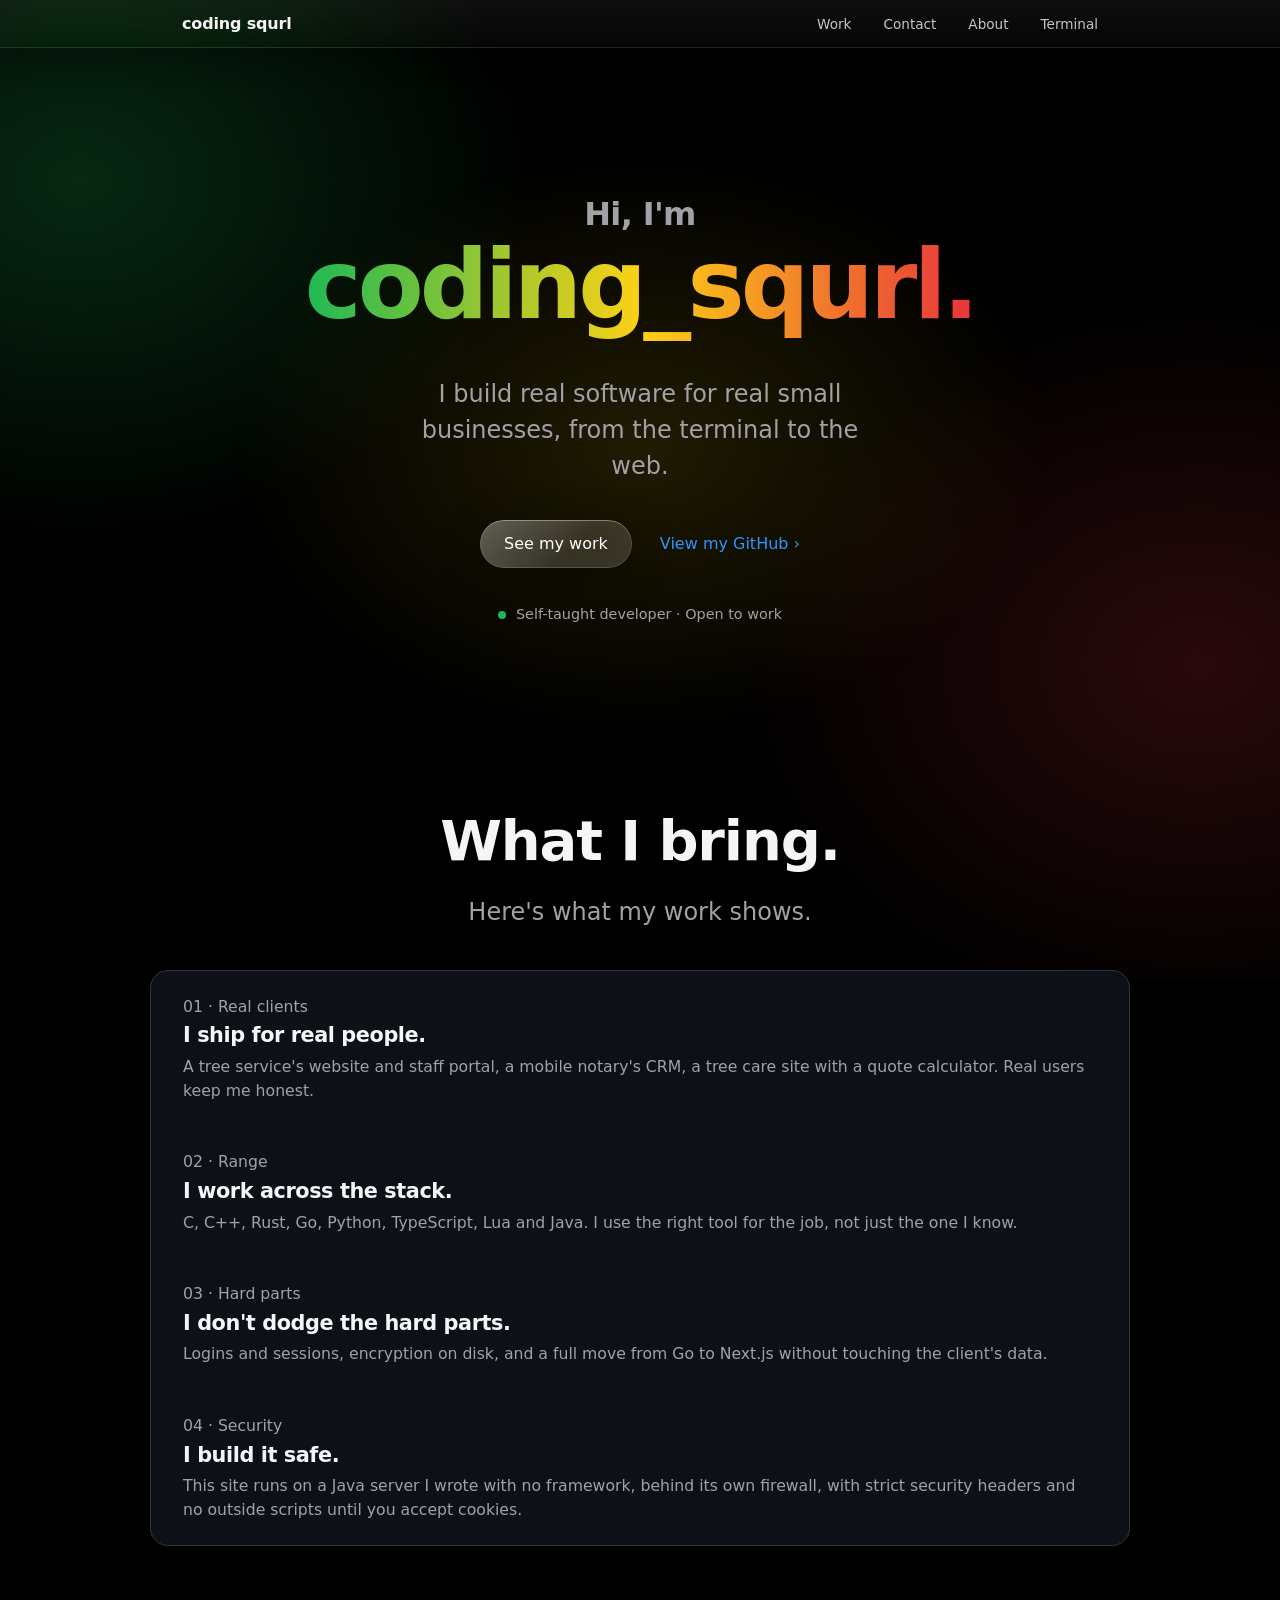
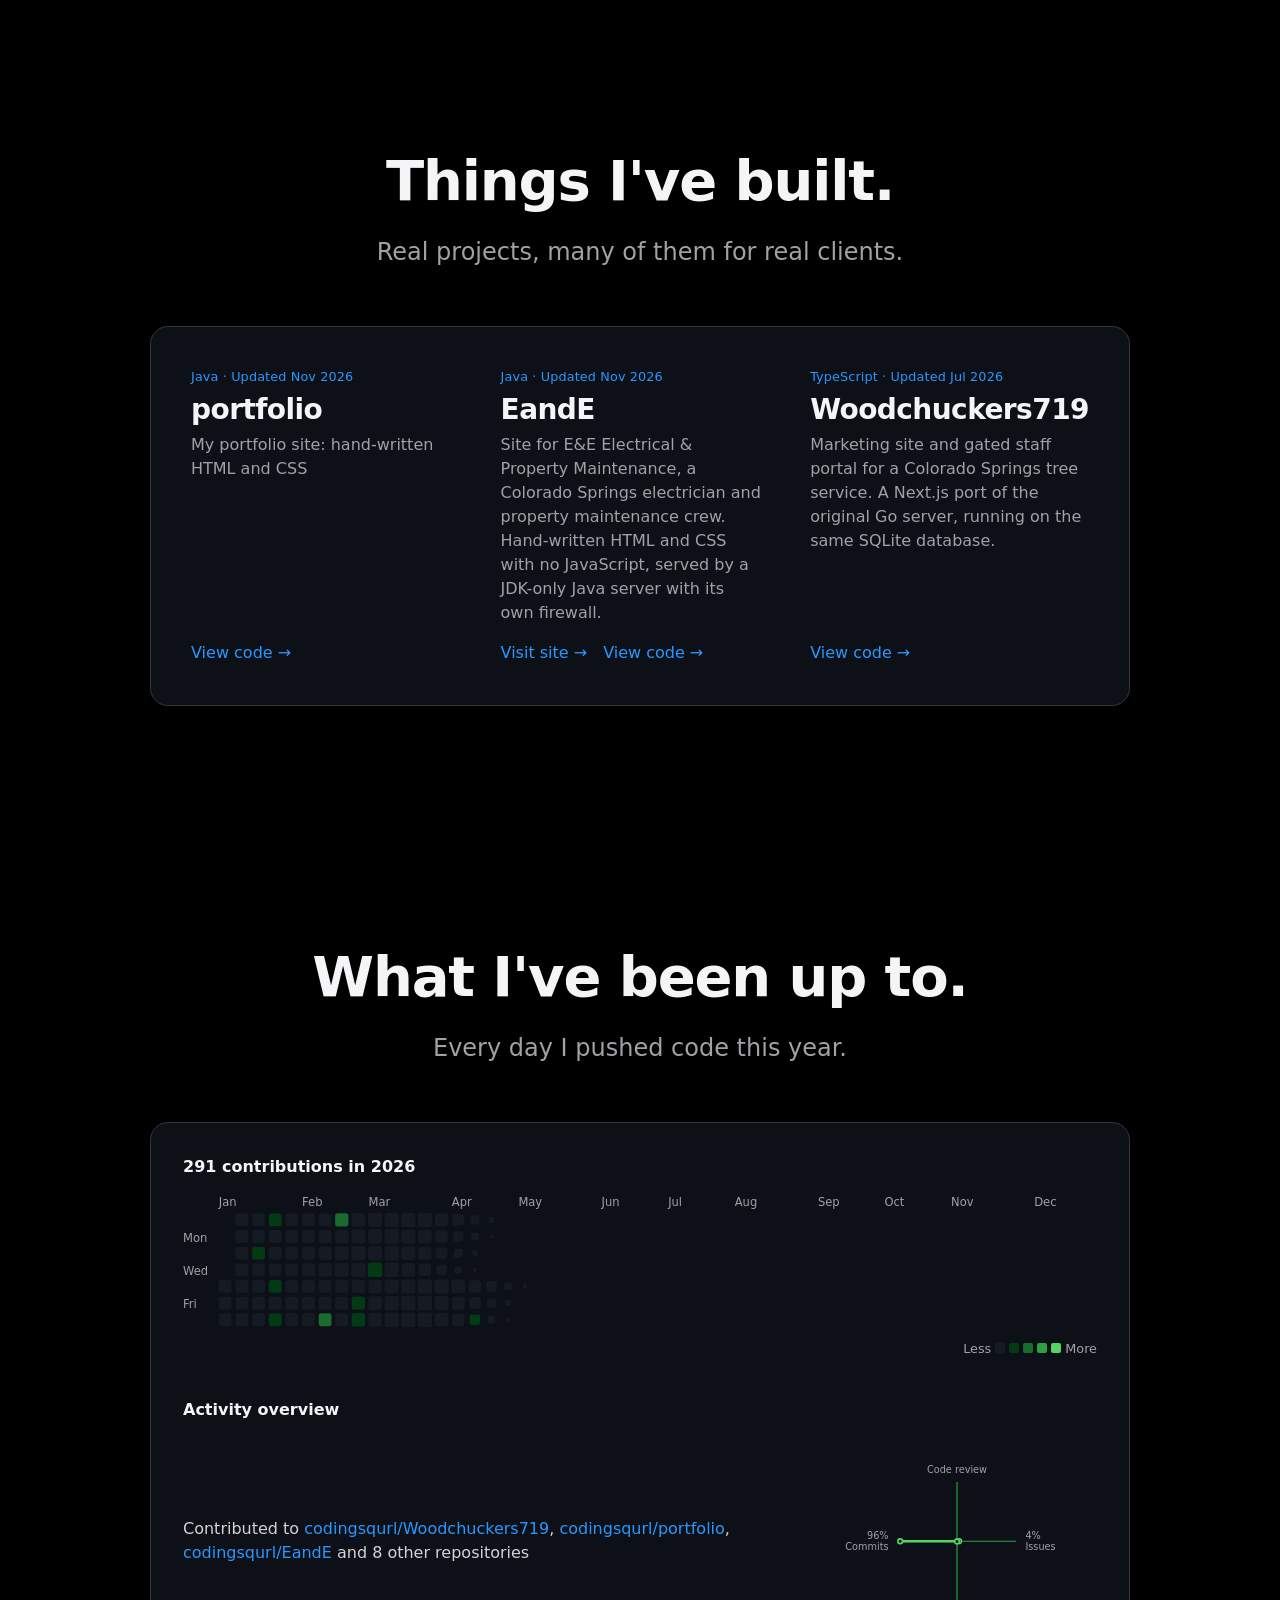
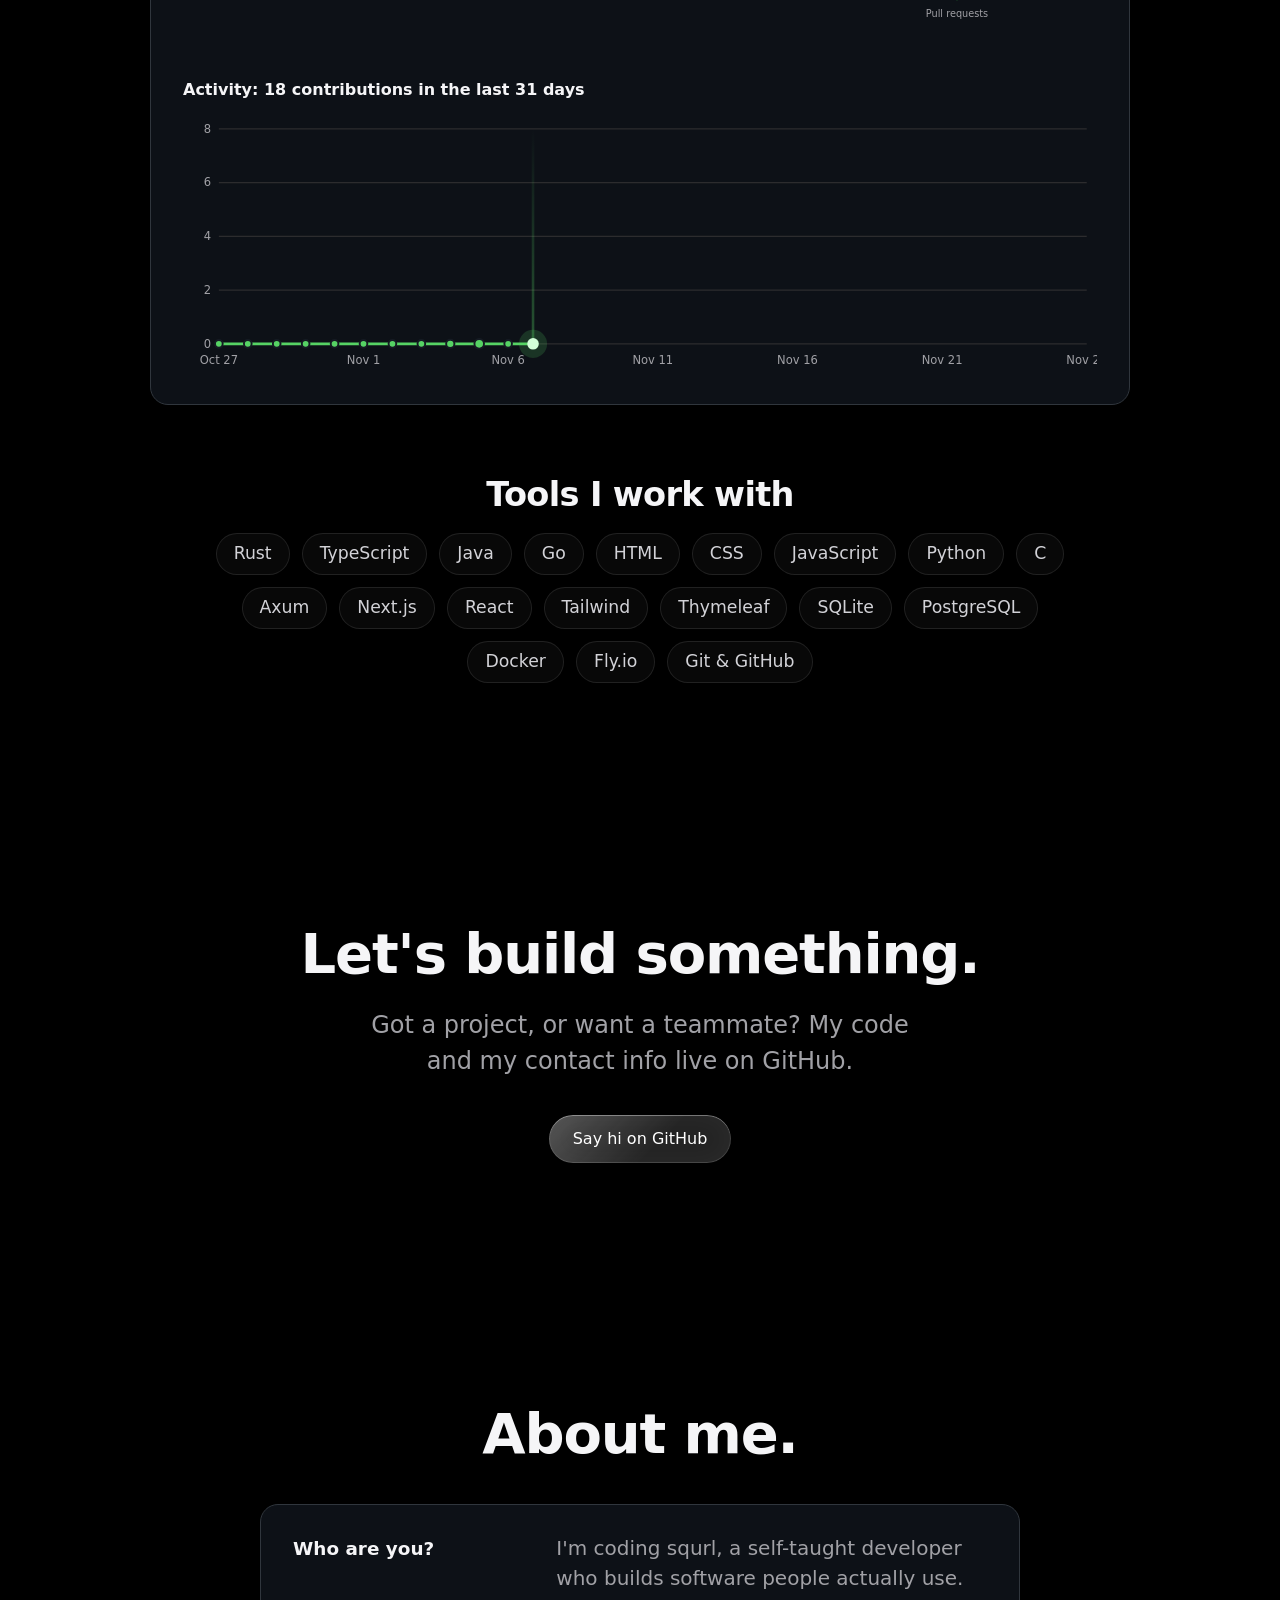
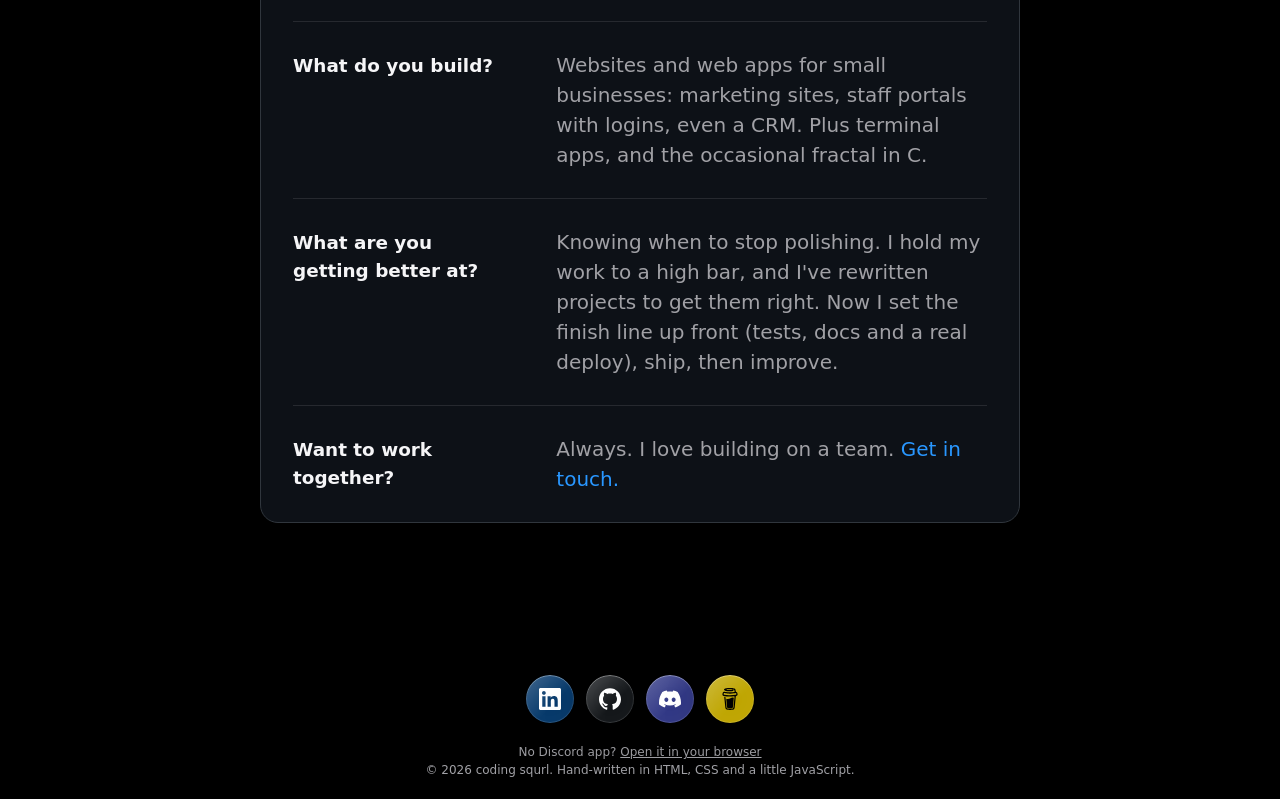
==== commit eccca016: "Bolder hero: huge rasta name typed in like a terminal, open-to-work light; drop dead reveal code Co-" ====
--- a/index.html
+++ b/index.html
@@ -5,7 +5,6 @@
   <!-- The <head> holds information ABOUT the page. None of it shows up on the page itself. -->
   <head>
     <meta charset="UTF-8">
-    <meta http-equiv="Content-Security-Policy" content="default-src 'self'; img-src 'self' data: https://*.google-analytics.com https://*.analytics.google.com https://*.googletagmanager.com; style-src 'self'; script-src 'self' https://www.googletagmanager.com; connect-src 'self' https://*.google-analytics.com https://*.analytics.google.com https://*.googletagmanager.com; object-src 'none'; base-uri 'none'; form-action 'none'">
     <!-- This makes the page fit properly on phones. Without it, phones zoom out and everything looks tiny. -->
     <meta name="viewport" content="width=device-width, initial-scale=1.0">
     <!-- The title is the text shown on the browser tab, and the blue link in Google's results.
@@ -17,7 +16,7 @@
     <meta name="author" content="coding squrl">
     <!-- The one official address of this page. If it's ever reachable at more than one
          address, this tells Google which to list, so they don't compete with each other. -->
-    <link rel="canonical" href="https://codingsqurl.github.io/portfolio/">
+    <link rel="canonical" href="https://codingsqurl.fly.dev/">
     <!-- When someone clicks a link off your site, only share your domain, not the full address. -->
     <meta name="referrer" content="strict-origin-when-cross-origin">
     <!-- The little icon on the browser tab. -->
@@ -31,8 +30,8 @@
     <meta property="og:title" content="coding squrl · Self-Taught Full-Stack Developer">
     <meta property="og:description" content="A self-taught full-stack developer building websites, web apps and tools for small businesses in TypeScript, Next.js, Go, Rust and Java.">
     <meta property="og:site_name" content="coding squrl">
-    <meta property="og:url" content="https://codingsqurl.github.io/portfolio/">
-    <meta property="og:image" content="https://codingsqurl.github.io/portfolio/og-image.png">
+    <meta property="og:url" content="https://codingsqurl.fly.dev/">
+    <meta property="og:image" content="https://codingsqurl.fly.dev/og-image.png">
     <meta property="og:image:width" content="1200">
     <meta property="og:image:height" content="630">
     <meta property="og:image:alt" content="Hi, I'm coding squrl. Real software for real small businesses, from the terminal to the web.">
@@ -48,11 +47,11 @@
       "@graph": [
         {
           "@type": "Person",
-          "@id": "https://codingsqurl.github.io/portfolio/#me",
+          "@id": "https://codingsqurl.fly.dev/#me",
           "name": "coding squrl",
           "alternateName": ["coding_squrl", "codingsqurl"],
-          "url": "https://codingsqurl.github.io/portfolio/",
-          "image": "https://codingsqurl.github.io/portfolio/og-image.png",
+          "url": "https://codingsqurl.fly.dev/",
+          "image": "https://codingsqurl.fly.dev/og-image.png",
           "jobTitle": "Full-Stack Developer",
           "description": "Self-taught full-stack developer building websites, web apps and tools for small businesses.",
           "knowsAbout": ["TypeScript", "Next.js", "React", "Go", "Rust", "Java", "Python", "C", "C++", "SQLite", "Web security"],
@@ -65,24 +64,24 @@
         },
         {
           "@type": "WebSite",
-          "@id": "https://codingsqurl.github.io/portfolio/#site",
-          "url": "https://codingsqurl.github.io/portfolio/",
+          "@id": "https://codingsqurl.fly.dev/#site",
+          "url": "https://codingsqurl.fly.dev/",
           "name": "coding squrl",
-          "author": {"@id": "https://codingsqurl.github.io/portfolio/#me"}
+          "author": {"@id": "https://codingsqurl.fly.dev/#me"}
         }
       ]
     }
     </script>
     <!-- This connects our CSS file, which controls how everything looks. -->
-    <link rel="stylesheet" href="style.css?v=253390c3">
+    <link rel="stylesheet" href="style.css">
     <!-- Animations: GSAP (a well-known animation library), kept on this site rather than
          loaded from elsewhere, and motion.js, which says what moves. -->
     <script src="gsap.min.js" defer></script>
     <script src="ScrollTrigger.min.js" defer></script>
-    <script src="motion.js?v=ebd0dcbf" defer></script>
+    <script src="motion.js" defer></script>
     <!-- Asks visitors about analytics cookies, and only loads Google Analytics if they say yes.
          "defer" means it waits until the page has loaded, so it never slows the page down. -->
-    <script src="consent.js?v=845dc4ef" defer></script>
+    <script src="consent.js" defer></script>
   </head>
 
   <!-- The <body> holds everything you SEE on the page. -->
@@ -109,14 +108,17 @@
 
     <!-- The hero is the big, bold first screen of the page. -->
     <header class="hero" id="top">
-      <!-- The badge says what I am and that I'm looking, so an employer knows in one glance. -->
-      <p class="eyebrow">Self-taught developer · Open to work</p>
-      <h1>Hi, I'm coding_squrl.</h1>
+      <!-- The name is the loudest thing on the page. motion.js types it in like a terminal,
+           with a caret, the first time the page loads. Without the script it's just there. -->
+      <h1><span class="hero-hi">Hi, I'm</span> <span class="hero-name">coding_squrl.<span class="hero-caret" aria-hidden="true"></span></span></h1>
       <p class="hero-sub">I build real software for real small businesses, from the terminal to the web.</p>
       <div class="hero-actions">
         <a class="button" href="#work">See my work</a>
         <a class="link-arrow" href="https://github.com/codingsqurl">View my GitHub</a>
       </div>
+      <!-- What I am and that I'm looking, so an employer knows in one glance. The green dot
+           is a live "open" light. -->
+      <p class="hero-status"><span class="status-dot" aria-hidden="true"></span>Self-taught developer · Open to work</p>
     </header>
 
     <main id="main">
@@ -126,11 +128,11 @@
            and points at the proof, so it reads as evidence, not bragging. -->
       <section class="band band-grey" id="strengths">
         <div class="band-inner">
-          <h2 class="reveal">What I bring.</h2>
-          <p class="lead reveal">Here's what my work shows.</p>
+          <h2>What I bring.</h2>
+          <p class="lead">Here's what my work shows.</p>
 
           <!-- One panel, four points, stacked inside it with no boxes of their own. -->
-          <div class="strengths-banner reveal">
+          <div class="strengths-banner">
             <div class="strength">
               <p class="card-label">01 · Real clients</p>
               <h3>I ship for real people.</h3>
@@ -158,8 +160,8 @@
       <!-- ===== WORK: project cards ===== -->
       <section class="band band-dark" id="work">
         <div class="band-inner">
-          <h2 class="reveal">Things I've built.</h2>
-          <p class="lead lead-dark reveal">Real projects, many of them for real clients.</p>
+          <h2>Things I've built.</h2>
+          <p class="lead lead-dark">Real projects, many of them for real clients.</p>
 
           <!-- The grid puts these cards side by side on wide screens and stacks them on phones. -->
           <div class="card-grid">
@@ -167,25 +169,25 @@
                  Don't edit them by hand: the server (Server.java) rewrites them every 10 minutes.
                  To change a card, change the repo's description on GitHub. -->
             <!-- GITHUB-PROJECTS -->
-            <article class="card reveal">
+            <article class="card">
               <p class="card-label">Java · Updated Nov 2026</p>
               <h3>portfolio</h3>
-              <p>This site: hand-written HTML, CSS and a little JavaScript, plus a Java server I wrote with no framework.</p>
+              <p>My portfolio site: hand-written HTML and CSS</p>
               <p class="card-links"><a href="https://github.com/codingsqurl/portfolio">View code →</a></p>
             </article>
-            <article class="card reveal">
+            <article class="card">
               <p class="card-label">Java · Updated Nov 2026</p>
               <h3>EandE</h3>
               <p>Site for E&amp;E Electrical &amp; Property Maintenance, a Colorado Springs electrician and property maintenance crew. Hand-written HTML and CSS with no JavaScript, served by a JDK-only Java server with its own firewall.</p>
               <p class="card-links"><a href="https://codingsqurl.github.io/EandE/">Visit site →</a> <a href="https://github.com/codingsqurl/EandE">View code →</a></p>
             </article>
-            <article class="card reveal">
+            <article class="card">
               <p class="card-label">TypeScript · Updated Jul 2026</p>
               <h3>Woodchuckers719</h3>
               <p>Marketing site and gated staff portal for a Colorado Springs tree service. A Next.js port of the original Go server, running on the same SQLite database.</p>
               <p class="card-links"><a href="https://github.com/codingsqurl/Woodchuckers719">View code →</a></p>
             </article>
-            <article class="card reveal">
+            <article class="card">
               <p class="card-label">CSS · Updated Jul 2026</p>
               <h3>woodlinktree</h3>
               <p>Link-in-bio page for a tree service, in English and Spanish. Hand-written HTML and CSS, with no framework or build step.</p>
@@ -199,38 +201,38 @@
       <!-- ===== ACTIVITY: my GitHub contribution graph + skills ===== -->
       <section class="band band-grey" id="activity">
         <div class="band-inner">
-          <h2 class="reveal">What I've been up to.</h2>
-          <p class="lead reveal">Every day I pushed code this year.</p>
+          <h2>What I've been up to.</h2>
+          <p class="lead">Every day I pushed code this year.</p>
 
           <!-- My GitHub activity for the past year. The server draws it fresh from GitHub;
                what's saved between these comments is the backup. Don't edit it by hand.
                All three graphs sit in one solid panel, like a block of my GitHub profile. -->
-          <div class="github-panel reveal">
+          <div class="github-panel">
           <!-- GITHUB-CONTRIBUTIONS -->
             <figure class="contrib">
-              <figcaption>302 contributions in 2026</figcaption>
-              <div class="contrib-scroll" tabindex="0" role="region" aria-label="Contribution graph, scrolls sideways"><svg viewBox="0 0 714 104" role="img" aria-label="GitHub contribution graph: 302 contributions in 2026"><text x="28" y="10">Jan</text><text x="93" y="10">Feb</text><text x="145" y="10">Mar</text><text x="210" y="10">Apr</text><text x="262" y="10">May</text><text x="327" y="10">Jun</text><text x="379" y="10">Jul</text><text x="431" y="10">Aug</text><text x="496" y="10">Sep</text><text x="548" y="10">Oct</text><text x="600" y="10">Nov</text><text x="665" y="10">Dec</text><text x="0" y="38">Mon</text><text x="0" y="64">Wed</text><text x="0" y="90">Fri</text><rect class="contrib-l0" x="28" y="68" width="10" height="10" rx="2"><title>No contributions on January 1st.</title></rect><rect class="contrib-l0" x="28" y="81" width="10" height="10" rx="2"><title>No contributions on January 2nd.</title></rect><rect class="contrib-l0" x="28" y="94" width="10" height="10" rx="2"><title>No contributions on January 3rd.</title></rect><rect class="contrib-l0" x="41" y="16" width="10" height="10" rx="2"><title>No contributions on January 4th.</title></rect><rect class="contrib-l0" x="41" y="29" width="10" height="10" rx="2"><title>No contributions on January 5th.</title></rect><rect class="contrib-l0" x="41" y="42" width="10" height="10" rx="2"><title>No contributions on January 6th.</title></rect><rect class="contrib-l0" x="41" y="55" width="10" height="10" rx="2"><title>No contributions on January 7th.</title></rect><rect class="contrib-l0" x="41" y="68" width="10" height="10" rx="2"><title>No contributions on January 8th.</title></rect><rect class="contrib-l0" x="41" y="81" width="10" height="10" rx="2"><title>No contributions on January 9th.</title></rect><rect class="contrib-l0" x="41" y="94" width="10" height="10" rx="2"><title>No contributions on January 10th.</title></rect><rect class="contrib-l0" x="54" y="16" width="10" height="10" rx="2"><title>No contributions on January 11th.</title></rect><rect class="contrib-l0" x="54" y="29" width="10" height="10" rx="2"><title>No contributions on January 12th.</title></rect><rect class="contrib-l1" x="54" y="42" width="10" height="10" rx="2"><title>1 contribution on January 13th.</title></rect><rect class="contrib-l0" x="54" y="55" width="10" height="10" rx="2"><title>No contributions on January 14th.</title></rect><rect class="contrib-l0" x="54" y="68" width="10" height="10" rx="2"><title>No contributions on January 15th.</title></rect><rect class="contrib-l0" x="54" y="81" width="10" height="10" rx="2"><title>No contributions on January 16th.</title></rect><rect class="contrib-l0" x="54" y="94" width="10" height="10" rx="2"><title>No contributions on January 17th.</title></rect><rect class="contrib-l1" x="67" y="16" width="10" height="10" rx="2"><title>2 contributions on January 18th.</title></rect><rect class="contrib-l0" x="67" y="29" width="10" height="10" rx="2"><title>No contributions on January 19th.</title></rect><rect class="contrib-l0" x="67" y="42" width="10" height="10" rx="2"><title>No contributions on January 20th.</title></rect><rect class="contrib-l0" x="67" y="55" width="10" height="10" rx="2"><title>No contributions on January 21st.</title></rect><rect class="contrib-l1" x="67" y="68" width="10" height="10" rx="2"><title>1 contribution on January 22nd.</title></rect><rect class="contrib-l0" x="67" y="81" width="10" height="10" rx="2"><title>No contributions on January 23rd.</title></rect><rect class="contrib-l1" x="67" y="94" width="10" height="10" rx="2"><title>2 contributions on January 24th.</title></rect><rect class="contrib-l0" x="80" y="16" width="10" height="10" rx="2"><title>No contributions on January 25th.</title></rect><rect class="contrib-l0" x="80" y="29" width="10" height="10" rx="2"><title>No contributions on January 26th.</title></rect><rect class="contrib-l0" x="80" y="42" width="10" height="10" rx="2"><title>No contributions on January 27th.</title></rect><rect class="contrib-l0" x="80" y="55" width="10" height="10" rx="2"><title>No contributions on January 28th.</title></rect><rect class="contrib-l0" x="80" y="68" width="10" height="10" rx="2"><title>No contributions on January 29th.</title></rect><rect class="contrib-l0" x="80" y="81" width="10" height="10" rx="2"><title>No contributions on January 30th.</title></rect><rect class="contrib-l0" x="80" y="94" width="10" height="10" rx="2"><title>No contributions on January 31st.</title></rect><rect class="contrib-l0" x="93" y="16" width="10" height="10" rx="2"><title>No contributions on February 1st.</title></rect><rect class="contrib-l0" x="93" y="29" width="10" height="10" rx="2"><title>No contributions on February 2nd.</title></rect><rect class="contrib-l0" x="93" y="42" width="10" height="10" rx="2"><title>No contributions on February 3rd.</title></rect><rect class="contrib-l0" x="93" y="55" width="10" height="10" rx="2"><title>No contributions on February 4th.</title></rect><rect class="contrib-l0" x="93" y="68" width="10" height="10" rx="2"><title>No contributions on February 5th.</title></rect><rect class="contrib-l0" x="93" y="81" width="10" height="10" rx="2"><title>No contributions on February 6th.</title></rect><rect class="contrib-l0" x="93" y="94" width="10" height="10" rx="2"><title>No contributions on February 7th.</title></rect><rect class="contrib-l0" x="106" y="16" width="10" height="10" rx="2"><title>No contributions on February 8th.</title></rect><rect class="contrib-l0" x="106" y="29" width="10" height="10" rx="2"><title>No contributions on February 9th.</title></rect><rect class="contrib-l0" x="106" y="42" width="10" height="10" rx="2"><title>No contributions on February 10th.</title></rect><rect class="contrib-l0" x="106" y="55" width="10" height="10" rx="2"><title>No contributions on February 11th.</title></rect><rect class="contrib-l0" x="106" y="68" width="10" height="10" rx="2"><title>No contributions on February 12th.</title></rect><rect class="contrib-l0" x="106" y="81" width="10" height="10" rx="2"><title>No contributions on February 13th.</title></rect><rect class="contrib-l2" x="106" y="94" width="10" height="10" rx="2"><title>5 contributions on February 14th.</title></rect><rect class="contrib-l2" x="119" y="16" width="10" height="10" rx="2"><title>6 contributions on February 15th.</title></rect><rect class="contrib-l0" x="119" y="29" width="10" height="10" rx="2"><title>No contributions on February 16th.</title></rect><rect class="contrib-l0" x="119" y="42" width="10" height="10" rx="2"><title>No contributions on February 17th.</title></rect><rect class="contrib-l0" x="119" y="55" width="10" height="10" rx="2"><title>No contributions on February 18th.</title></rect><rect class="contrib-l0" x="119" y="68" width="10" height="10" rx="2"><title>No contributions on February 19th.</title></rect><rect class="contrib-l0" x="119" y="81" width="10" height="10" rx="2"><title>No contributions on February 20th.</title></rect><rect class="contrib-l0" x="119" y="94" width="10" height="10" rx="2"><title>No contributions on February 21st.</title></rect><rect class="contrib-l0" x="132" y="16" width="10" height="10" rx="2"><title>No contributions on February 22nd.</title></rect><rect class="contrib-l0" x="132" y="29" width="10" height="10" rx="2"><title>No contributions on February 23rd.</title></rect><rect class="contrib-l0" x="132" y="42" width="10" height="10" rx="2"><title>No contributions on February 24th.</title></rect><rect class="contrib-l0" x="132" y="55" width="10" height="10" rx="2"><title>No contributions on February 25th.</title></rect><rect class="contrib-l0" x="132" y="68" width="10" height="10" rx="2"><title>No contributions on February 26th.</title></rect><rect class="contrib-l1" x="132" y="81" width="10" height="10" rx="2"><title>1 contribution on February 27th.</title></rect><rect class="contrib-l1" x="132" y="94" width="10" height="10" rx="2"><title>1 contribution on February 28th.</title></rect><rect class="contrib-l0" x="145" y="16" width="10" height="10" rx="2"><title>No contributions on March 1st.</title></rect><rect class="contrib-l0" x="145" y="29" width="10" height="10" rx="2"><title>No contributions on March 2nd.</title></rect><rect class="contrib-l0" x="145" y="42" width="10" height="10" rx="2"><title>No contributions on March 3rd.</title></rect><rect class="contrib-l1" x="145" y="55" width="10" height="10" rx="2"><title>1 contribution on March 4th.</title></rect><rect class="contrib-l0" x="145" y="68" width="10" height="10" rx="2"><title>No contributions on March 5th.</title></rect><rect class="contrib-l0" x="145" y="81" width="10" height="10" rx="2"><title>No contributions on March 6th.</title></rect><rect class="contrib-l0" x="145" y="94" width="10" height="10" rx="2"><title>No contributions on March 7th.</title></rect><rect class="contrib-l0" x="158" y="16" width="10" height="10" rx="2"><title>No contributions on March 8th.</title></rect><rect class="contrib-l0" x="158" y="29" width="10" height="10" rx="2"><title>No contributions on March 9th.</title></rect><rect class="contrib-l0" x="158" y="42" width="10" height="10" rx="2"><title>No contributions on March 10th.</title></rect><rect class="contrib-l0" x="158" y="55" width="10" height="10" rx="2"><title>No contributions on March 11th.</title></rect><rect class="contrib-l0" x="158" y="68" width="10" height="10" rx="2"><title>No contributions on March 12th.</title></rect><rect class="contrib-l0" x="158" y="81" width="10" height="10" rx="2"><title>No contributions on March 13th.</title></rect><rect class="contrib-l0" x="158" y="94" width="10" height="10" rx="2"><title>No contributions on March 14th.</title></rect><rect class="contrib-l0" x="171" y="16" width="10" height="10" rx="2"><title>No contributions on March 15th.</title></rect><rect class="contrib-l0" x="171" y="29" width="10" height="10" rx="2"><title>No contributions on March 16th.</title></rect><rect class="contrib-l0" x="171" y="42" width="10" height="10" rx="2"><title>No contributions on March 17th.</title></rect><rect class="contrib-l0" x="171" y="55" width="10" height="10" rx="2"><title>No contributions on March 18th.</title></rect><rect class="contrib-l0" x="171" y="68" width="10" height="10" rx="2"><title>No contributions on March 19th.</title></rect><rect class="contrib-l0" x="171" y="81" width="10" height="10" rx="2"><title>No contributions on March 20th.</title></rect><rect class="contrib-l0" x="171" y="94" width="10" height="10" rx="2"><title>No contributions on March 21st.</title></rect><rect class="contrib-l0" x="184" y="16" width="10" height="10" rx="2"><title>No contributions on March 22nd.</title></rect><rect class="contrib-l0" x="184" y="29" width="10" height="10" rx="2"><title>No contributions on March 23rd.</title></rect><rect class="contrib-l0" x="184" y="42" width="10" height="10" rx="2"><title>No contributions on March 24th.</title></rect><rect class="contrib-l0" x="184" y="55" width="10" height="10" rx="2"><title>No contributions on March 25th.</title></rect><rect class="contrib-l0" x="184" y="68" width="10" height="10" rx="2"><title>No contributions on March 26th.</title></rect><rect class="contrib-l0" x="184" y="81" width="10" height="10" rx="2"><title>No contributions on March 27th.</title></rect><rect class="contrib-l0" x="184" y="94" width="10" height="10" rx="2"><title>No contributions on March 28th.</title></rect><rect class="contrib-l0" x="197" y="16" width="10" height="10" rx="2"><title>No contributions on March 29th.</title></rect><rect class="contrib-l0" x="197" y="29" width="10" height="10" rx="2"><title>No contributions on March 30th.</title></rect><rect class="contrib-l0" x="197" y="42" width="10" height="10" rx="2"><title>No contributions on March 31st.</title></rect><rect class="contrib-l0" x="197" y="55" width="10" height="10" rx="2"><title>No contributions on April 1st.</title></rect><rect class="contrib-l0" x="197" y="68" width="10" height="10" rx="2"><title>No contributions on April 2nd.</title></rect><rect class="contrib-l0" x="197" y="81" width="10" height="10" rx="2"><title>No contributions on April 3rd.</title></rect><rect class="contrib-l0" x="197" y="94" width="10" height="10" rx="2"><title>No contributions on April 4th.</title></rect><rect class="contrib-l0" x="210" y="16" width="10" height="10" rx="2"><title>No contributions on April 5th.</title></rect><rect class="contrib-l0" x="210" y="29" width="10" height="10" rx="2"><title>No contributions on April 6th.</title></rect><rect class="contrib-l0" x="210" y="42" width="10" height="10" rx="2"><title>No contributions on April 7th.</title></rect><rect class="contrib-l0" x="210" y="55" width="10" height="10" rx="2"><title>No contributions on April 8th.</title></rect><rect class="contrib-l0" x="210" y="68" width="10" height="10" rx="2"><title>No contributions on April 9th.</title></rect><rect class="contrib-l0" x="210" y="81" width="10" height="10" rx="2"><title>No contributions on April 10th.</title></rect><rect class="contrib-l0" x="210" y="94" width="10" height="10" rx="2"><title>No contributions on April 11th.</title></rect><rect class="contrib-l0" x="223" y="16" width="10" height="10" rx="2"><title>No contributions on April 12th.</title></rect><rect class="contrib-l0" x="223" y="29" width="10" height="10" rx="2"><title>No contributions on April 13th.</title></rect><rect class="contrib-l0" x="223" y="42" width="10" height="10" rx="2"><title>No contributions on April 14th.</title></rect><rect class="contrib-l0" x="223" y="55" width="10" height="10" rx="2"><title>No contributions on April 15th.</title></rect><rect class="contrib-l0" x="223" y="68" width="10" height="10" rx="2"><title>No contributions on April 16th.</title></rect><rect class="contrib-l0" x="223" y="81" width="10" height="10" rx="2"><title>No contributions on April 17th.</title></rect><rect class="contrib-l1" x="223" y="94" width="10" height="10" rx="2"><title>1 contribution on April 18th.</title></rect><rect class="contrib-l0" x="236" y="16" width="10" height="10" rx="2"><title>No contributions on April 19th.</title></rect><rect class="contrib-l0" x="236" y="29" width="10" height="10" rx="2"><title>No contributions on April 20th.</title></rect><rect class="contrib-l0" x="236" y="42" width="10" height="10" rx="2"><title>No contributions on April 21st.</title></rect><rect class="contrib-l0" x="236" y="55" width="10" height="10" rx="2"><title>No contributions on April 22nd.</title></rect><rect class="contrib-l0" x="236" y="68" width="10" height="10" rx="2"><title>No contributions on April 23rd.</title></rect><rect class="contrib-l0" x="236" y="81" width="10" height="10" rx="2"><title>No contributions on April 24th.</title></rect><rect class="contrib-l0" x="236" y="94" width="10" height="10" rx="2"><title>No contributions on April 25th.</title></rect><rect class="contrib-l0" x="249" y="16" width="10" height="10" rx="2"><title>No contributions on April 26th.</title></rect><rect class="contrib-l0" x="249" y="29" width="10" height="10" rx="2"><title>No contributions on April 27th.</title></rect><rect class="contrib-l0" x="249" y="42" width="10" height="10" rx="2"><title>No contributions on April 28th.</title></rect><rect class="contrib-l0" x="249" y="55" width="10" height="10" rx="2"><title>No contributions on April 29th.</title></rect><rect class="contrib-l0" x="249" y="68" width="10" height="10" rx="2"><title>No contributions on April 30th.</title></rect><rect class="contrib-l0" x="249" y="81" width="10" height="10" rx="2"><title>No contributions on May 1st.</title></rect><rect class="contrib-l0" x="249" y="94" width="10" height="10" rx="2"><title>No contributions on May 2nd.</title></rect><rect class="contrib-l0" x="262" y="16" width="10" height="10" rx="2"><title>No contributions on May 3rd.</title></rect><rect class="contrib-l0" x="262" y="29" width="10" height="10" rx="2"><title>No contributions on May 4th.</title></rect><rect class="contrib-l0" x="262" y="42" width="10" height="10" rx="2"><title>No contributions on May 5th.</title></rect><rect class="contrib-l0" x="262" y="55" width="10" height="10" rx="2"><title>No contributions on May 6th.</title></rect><rect class="contrib-l0" x="262" y="68" width="10" height="10" rx="2"><title>No contributions on May 7th.</title></rect><rect class="contrib-l0" x="262" y="81" width="10" height="10" rx="2"><title>No contributions on May 8th.</title></rect><rect class="contrib-l0" x="262" y="94" width="10" height="10" rx="2"><title>No contributions on May 9th.</title></rect><rect class="contrib-l0" x="275" y="16" width="10" height="10" rx="2"><title>No contributions on May 10th.</title></rect><rect class="contrib-l0" x="275" y="29" width="10" height="10" rx="2"><title>No contributions on May 11th.</title></rect><rect class="contrib-l2" x="275" y="42" width="10" height="10" rx="2"><title>6 contributions on May 12th.</title></rect><rect class="contrib-l0" x="275" y="55" width="10" height="10" rx="2"><title>No contributions on May 13th.</title></rect><rect class="contrib-l0" x="275" y="68" width="10" height="10" rx="2"><title>No contributions on May 14th.</title></rect><rect class="contrib-l0" x="275" y="81" width="10" height="10" rx="2"><title>No contributions on May 15th.</title></rect><rect class="contrib-l0" x="275" y="94" width="10" height="10" rx="2"><title>No contributions on May 16th.</title></rect><rect class="contrib-l0" x="288" y="16" width="10" height="10" rx="2"><title>No contributions on May 17th.</title></rect><rect class="contrib-l0" x="288" y="29" width="10" height="10" rx="2"><title>No contributions on May 18th.</title></rect><rect class="contrib-l0" x="288" y="42" width="10" height="10" rx="2"><title>No contributions on May 19th.</title></rect><rect class="contrib-l3" x="288" y="55" width="10" height="10" rx="2"><title>8 contributions on May 20th.</title></rect><rect class="contrib-l2" x="288" y="68" width="10" height="10" rx="2"><title>5 contributions on May 21st.</title></rect><rect class="contrib-l2" x="288" y="81" width="10" height="10" rx="2"><title>6 contributions on May 22nd.</title></rect><rect class="contrib-l0" x="288" y="94" width="10" height="10" rx="2"><title>No contributions on May 23rd.</title></rect><rect class="contrib-l4" x="301" y="16" width="10" height="10" rx="2"><title>29 contributions on May 24th.</title></rect><rect class="contrib-l1" x="301" y="29" width="10" height="10" rx="2"><title>1 contribution on May 25th.</title></rect><rect class="contrib-l2" x="301" y="42" width="10" height="10" rx="2"><title>4 contributions on May 26th.</title></rect><rect class="contrib-l2" x="301" y="55" width="10" height="10" rx="2"><title>4 contributions on May 27th.</title></rect><rect class="contrib-l0" x="301" y="68" width="10" height="10" rx="2"><title>No contributions on May 28th.</title></rect><rect class="contrib-l0" x="301" y="81" width="10" height="10" rx="2"><title>No contributions on May 29th.</title></rect><rect class="contrib-l0" x="301" y="94" width="10" height="10" rx="2"><title>No contributions on May 30th.</title></rect><rect class="contrib-l4" x="314" y="16" width="10" height="10" rx="2"><title>61 contributions on May 31st.</title></rect><rect class="contrib-l1" x="314" y="29" width="10" height="10" rx="2"><title>1 contribution on June 1st.</title></rect><rect class="contrib-l0" x="314" y="42" width="10" height="10" rx="2"><title>No contributions on June 2nd.</title></rect><rect class="contrib-l1" x="314" y="55" width="10" height="10" rx="2"><title>1 contribution on June 3rd.</title></rect><rect class="contrib-l1" x="314" y="68" width="10" height="10" rx="2"><title>1 contribution on June 4th.</title></rect><rect class="contrib-l0" x="314" y="81" width="10" height="10" rx="2"><title>No contributions on June 5th.</title></rect><rect class="contrib-l0" x="314" y="94" width="10" height="10" rx="2"><title>No contributions on June 6th.</title></rect><rect class="contrib-l0" x="327" y="16" width="10" height="10" rx="2"><title>No contributions on June 7th.</title></rect><rect class="contrib-l0" x="327" y="29" width="10" height="10" rx="2"><title>No contributions on June 8th.</title></rect><rect class="contrib-l0" x="327" y="42" width="10" height="10" rx="2"><title>No contributions on June 9th.</title></rect><rect class="contrib-l1" x="327" y="55" width="10" height="10" rx="2"><title>1 contribution on June 10th.</title></rect><rect class="contrib-l0" x="327" y="68" width="10" height="10" rx="2"><title>No contributions on June 11th.</title></rect><rect class="contrib-l0" x="327" y="81" width="10" height="10" rx="2"><title>No contributions on June 12th.</title></rect><rect class="contrib-l4" x="327" y="94" width="10" height="10" rx="2"><title>14 contributions on June 13th.</title></rect><rect class="contrib-l0" x="340" y="16" width="10" height="10" rx="2"><title>No contributions on June 14th.</title></rect><rect class="contrib-l1" x="340" y="29" width="10" height="10" rx="2"><title>1 contribution on June 15th.</title></rect><rect class="contrib-l0" x="340" y="42" width="10" height="10" rx="2"><title>No contributions on June 16th.</title></rect><rect class="contrib-l2" x="340" y="55" width="10" height="10" rx="2"><title>5 contributions on June 17th.</title></rect><rect class="contrib-l0" x="340" y="68" width="10" height="10" rx="2"><title>No contributions on June 18th.</title></rect><rect class="contrib-l1" x="340" y="81" width="10" height="10" rx="2"><title>3 contributions on June 19th.</title></rect><rect class="contrib-l2" x="340" y="94" width="10" height="10" rx="2"><title>4 contributions on June 20th.</title></rect><rect class="contrib-l3" x="353" y="16" width="10" height="10" rx="2"><title>8 contributions on June 21st.</title></rect><rect class="contrib-l3" x="353" y="29" width="10" height="10" rx="2"><title>10 contributions on June 22nd.</title></rect><rect class="contrib-l0" x="353" y="42" width="10" height="10" rx="2"><title>No contributions on June 23rd.</title></rect><rect class="contrib-l1" x="353" y="55" width="10" height="10" rx="2"><title>1 contribution on June 24th.</title></rect><rect class="contrib-l2" x="353" y="68" width="10" height="10" rx="2"><title>7 contributions on June 25th.</title></rect><rect class="contrib-l2" x="353" y="81" width="10" height="10" rx="2"><title>6 contributions on June 26th.</title></rect><rect class="contrib-l2" x="353" y="94" width="10" height="10" rx="2"><title>6 contributions on June 27th.</title></rect><rect class="contrib-l4" x="366" y="16" width="10" height="10" rx="2"><title>13 contributions on June 28th.</title></rect><rect class="contrib-l0" x="366" y="29" width="10" height="10" rx="2"><title>No contributions on June 29th.</title></rect><rect class="contrib-l0" x="366" y="42" width="10" height="10" rx="2"><title>No contributions on June 30th.</title></rect><rect class="contrib-l1" x="366" y="55" width="10" height="10" rx="2"><title>3 contributions on July 1st.</title></rect><rect class="contrib-l1" x="366" y="68" width="10" height="10" rx="2"><title>2 contributions on July 2nd.</title></rect><rect class="contrib-l1" x="366" y="81" width="10" height="10" rx="2"><title>1 contribution on July 3rd.</title></rect><rect class="contrib-l4" x="366" y="94" width="10" height="10" rx="2"><title>21 contributions on July 4th.</title></rect><rect class="contrib-l1" x="379" y="16" width="10" height="10" rx="2"><title>3 contributions on July 5th.</title></rect><rect class="contrib-l0" x="379" y="29" width="10" height="10" rx="2"><title>No contributions on July 6th.</title></rect><rect class="contrib-l0" x="379" y="42" width="10" height="10" rx="2"><title>No contributions on July 7th.</title></rect><rect class="contrib-l0" x="379" y="55" width="10" height="10" rx="2"><title>No contributions on July 8th.</title></rect><rect class="contrib-l0" x="379" y="68" width="10" height="10" rx="2"><title>No contributions on July 9th.</title></rect><rect class="contrib-l0" x="379" y="81" width="10" height="10" rx="2"><title>No contributions on July 10th.</title></rect><rect class="contrib-l0" x="379" y="94" width="10" height="10" rx="2"><title>No contributions on July 11th.</title></rect><rect class="contrib-l0" x="392" y="16" width="10" height="10" rx="2"><title>No contributions on July 12th.</title></rect><rect class="contrib-l0" x="392" y="29" width="10" height="10" rx="2"><title>No contributions on July 13th.</title></rect><rect class="contrib-l0" x="392" y="42" width="10" height="10" rx="2"><title>No contributions on July 14th.</title></rect><rect class="contrib-l0" x="392" y="55" width="10" height="10" rx="2"><title>No contributions on July 15th.</title></rect><rect class="contrib-l0" x="392" y="68" width="10" height="10" rx="2"><title>No contributions on July 16th.</title></rect><rect class="contrib-l0" x="392" y="81" width="10" height="10" rx="2"><title>No contributions on July 17th.</title></rect><rect class="contrib-l1" x="392" y="94" width="10" height="10" rx="2"><title>2 contributions on July 18th.</title></rect><rect class="contrib-l2" x="405" y="16" width="10" height="10" rx="2"><title>5 contributions on July 19th.</title></rect><rect class="contrib-l1" x="405" y="29" width="10" height="10" rx="2"><title>3 contributions on July 20th.</title></rect><rect class="contrib-l0" x="405" y="42" width="10" height="10" rx="2"><title>No contributions on July 21st.</title></rect><rect class="contrib-l0" x="405" y="55" width="10" height="10" rx="2"><title>No contributions on July 22nd.</title></rect><rect class="contrib-l1" x="405" y="68" width="10" height="10" rx="2"><title>2 contributions on July 23rd.</title></rect><rect class="contrib-l0" x="405" y="81" width="10" height="10" rx="2"><title>No contributions on July 24th.</title></rect><rect class="contrib-l0" x="405" y="94" width="10" height="10" rx="2"><title>No contributions on July 25th.</title></rect><rect class="contrib-l0" x="418" y="16" width="10" height="10" rx="2"><title>No contributions on July 26th.</title></rect><rect class="contrib-l0" x="418" y="29" width="10" height="10" rx="2"><title>No contributions on July 27th.</title></rect><rect class="contrib-l0" x="418" y="42" width="10" height="10" rx="2"><title>No contributions on July 28th.</title></rect><rect class="contrib-l0" x="418" y="55" width="10" height="10" rx="2"><title>No contributions on July 29th.</title></rect><rect class="contrib-l0" x="418" y="68" width="10" height="10" rx="2"><title>No contributions on July 30th.</title></rect><rect class="contrib-l0" x="418" y="81" width="10" height="10" rx="2"><title>No contributions on July 31st.</title></rect><rect class="contrib-l0" x="418" y="94" width="10" height="10" rx="2"><title>No contributions on August 1st.</title></rect><rect class="contrib-l0" x="431" y="16" width="10" height="10" rx="2"><title>No contributions on August 2nd.</title></rect><rect class="contrib-l0" x="431" y="29" width="10" height="10" rx="2"><title>No contributions on August 3rd.</title></rect><rect class="contrib-l0" x="431" y="42" width="10" height="10" rx="2"><title>No contributions on August 4th.</title></rect><rect class="contrib-l0" x="431" y="55" width="10" height="10" rx="2"><title>No contributions on August 5th.</title></rect><rect class="contrib-l0" x="431" y="68" width="10" height="10" rx="2"><title>No contributions on August 6th.</title></rect><rect class="contrib-l0" x="431" y="81" width="10" height="10" rx="2"><title>No contributions on August 7th.</title></rect><rect class="contrib-l0" x="431" y="94" width="10" height="10" rx="2"><title>No contributions on August 8th.</title></rect><rect class="contrib-l0" x="444" y="16" width="10" height="10" rx="2"><title>No contributions on August 9th.</title></rect><rect class="contrib-l0" x="444" y="29" width="10" height="10" rx="2"><title>No contributions on August 10th.</title></rect><rect class="contrib-l0" x="444" y="42" width="10" height="10" rx="2"><title>No contributions on August 11th.</title></rect><rect class="contrib-l0" x="444" y="55" width="10" height="10" rx="2"><title>No contributions on August 12th.</title></rect><rect class="contrib-l0" x="444" y="68" width="10" height="10" rx="2"><title>No contributions on August 13th.</title></rect><rect class="contrib-l0" x="444" y="81" width="10" height="10" rx="2"><title>No contributions on August 14th.</title></rect><rect class="contrib-l0" x="444" y="94" width="10" height="10" rx="2"><title>No contributions on August 15th.</title></rect><rect class="contrib-l0" x="457" y="16" width="10" height="10" rx="2"><title>No contributions on August 16th.</title></rect><rect class="contrib-l0" x="457" y="29" width="10" height="10" rx="2"><title>No contributions on August 17th.</title></rect><rect class="contrib-l0" x="457" y="42" width="10" height="10" rx="2"><title>No contributions on August 18th.</title></rect><rect class="contrib-l0" x="457" y="55" width="10" height="10" rx="2"><title>No contributions on August 19th.</title></rect><rect class="contrib-l0" x="457" y="68" width="10" height="10" rx="2"><title>No contributions on August 20th.</title></rect><rect class="contrib-l0" x="457" y="81" width="10" height="10" rx="2"><title>No contributions on August 21st.</title></rect><rect class="contrib-l0" x="457" y="94" width="10" height="10" rx="2"><title>No contributions on August 22nd.</title></rect><rect class="contrib-l0" x="470" y="16" width="10" height="10" rx="2"><title>No contributions on August 23rd.</title></rect><rect class="contrib-l0" x="470" y="29" width="10" height="10" rx="2"><title>No contributions on August 24th.</title></rect><rect class="contrib-l0" x="470" y="42" width="10" height="10" rx="2"><title>No contributions on August 25th.</title></rect><rect class="contrib-l0" x="470" y="55" width="10" height="10" rx="2"><title>No contributions on August 26th.</title></rect><rect class="contrib-l0" x="470" y="68" width="10" height="10" rx="2"><title>No contributions on August 27th.</title></rect><rect class="contrib-l0" x="470" y="81" width="10" height="10" rx="2"><title>No contributions on August 28th.</title></rect><rect class="contrib-l0" x="470" y="94" width="10" height="10" rx="2"><title>No contributions on August 29th.</title></rect><rect class="contrib-l0" x="483" y="16" width="10" height="10" rx="2"><title>No contributions on August 30th.</title></rect><rect class="contrib-l0" x="483" y="29" width="10" height="10" rx="2"><title>No contributions on August 31st.</title></rect><rect class="contrib-l0" x="483" y="42" width="10" height="10" rx="2"><title>No contributions on September 1st.</title></rect><rect class="contrib-l0" x="483" y="55" width="10" height="10" rx="2"><title>No contributions on September 2nd.</title></rect><rect class="contrib-l0" x="483" y="68" width="10" height="10" rx="2"><title>No contributions on September 3rd.</title></rect><rect class="contrib-l0" x="483" y="81" width="10" height="10" rx="2"><title>No contributions on September 4th.</title></rect><rect class="contrib-l0" x="483" y="94" width="10" height="10" rx="2"><title>No contributions on September 5th.</title></rect><rect class="contrib-l0" x="496" y="16" width="10" height="10" rx="2"><title>No contributions on September 6th.</title></rect><rect class="contrib-l0" x="496" y="29" width="10" height="10" rx="2"><title>No contributions on September 7th.</title></rect><rect class="contrib-l0" x="496" y="42" width="10" height="10" rx="2"><title>No contributions on September 8th.</title></rect><rect class="contrib-l0" x="496" y="55" width="10" height="10" rx="2"><title>No contributions on September 9th.</title></rect><rect class="contrib-l0" x="496" y="68" width="10" height="10" rx="2"><title>No contributions on September 10th.</title></rect><rect class="contrib-l0" x="496" y="81" width="10" height="10" rx="2"><title>No contributions on September 11th.</title></rect><rect class="contrib-l0" x="496" y="94" width="10" height="10" rx="2"><title>No contributions on September 12th.</title></rect><rect class="contrib-l0" x="509" y="16" width="10" height="10" rx="2"><title>No contributions on September 13th.</title></rect><rect class="contrib-l0" x="509" y="29" width="10" height="10" rx="2"><title>No contributions on September 14th.</title></rect><rect class="contrib-l0" x="509" y="42" width="10" height="10" rx="2"><title>No contributions on September 15th.</title></rect><rect class="contrib-l0" x="509" y="55" width="10" height="10" rx="2"><title>No contributions on September 16th.</title></rect><rect class="contrib-l0" x="509" y="68" width="10" height="10" rx="2"><title>No contributions on September 17th.</title></rect><rect class="contrib-l0" x="509" y="81" width="10" height="10" rx="2"><title>No contributions on September 18th.</title></rect><rect class="contrib-l0" x="509" y="94" width="10" height="10" rx="2"><title>No contributions on September 19th.</title></rect><rect class="contrib-l0" x="522" y="16" width="10" height="10" rx="2"><title>No contributions on September 20th.</title></rect><rect class="contrib-l0" x="522" y="29" width="10" height="10" rx="2"><title>No contributions on September 21st.</title></rect><rect class="contrib-l0" x="522" y="42" width="10" height="10" rx="2"><title>No contributions on September 22nd.</title></rect><rect class="contrib-l0" x="522" y="55" width="10" height="10" rx="2"><title>No contributions on September 23rd.</title></rect><rect class="contrib-l0" x="522" y="68" width="10" height="10" rx="2"><title>No contributions on September 24th.</title></rect><rect class="contrib-l0" x="522" y="81" width="10" height="10" rx="2"><title>No contributions on September 25th.</title></rect><rect class="contrib-l0" x="522" y="94" width="10" height="10" rx="2"><title>No contributions on September 26th.</title></rect><rect class="contrib-l1" x="535" y="16" width="10" height="10" rx="2"><title>3 contributions on September 27th.</title></rect><rect class="contrib-l0" x="535" y="29" width="10" height="10" rx="2"><title>No contributions on September 28th.</title></rect><rect class="contrib-l0" x="535" y="42" width="10" height="10" rx="2"><title>No contributions on September 29th.</title></rect><rect class="contrib-l0" x="535" y="55" width="10" height="10" rx="2"><title>No contributions on September 30th.</title></rect><rect class="contrib-l0" x="535" y="68" width="10" height="10" rx="2"><title>No contributions on October 1st.</title></rect><rect class="contrib-l0" x="535" y="81" width="10" height="10" rx="2"><title>No contributions on October 2nd.</title></rect><rect class="contrib-l1" x="535" y="94" width="10" height="10" rx="2"><title>1 contribution on October 3rd.</title></rect><rect class="contrib-l0" x="548" y="16" width="10" height="10" rx="2"><title>No contributions on October 4th.</title></rect><rect class="contrib-l0" x="548" y="29" width="10" height="10" rx="2"><title>No contributions on October 5th.</title></rect><rect class="contrib-l0" x="548" y="42" width="10" height="10" rx="2"><title>No contributions on October 6th.</title></rect><rect class="contrib-l0" x="548" y="55" width="10" height="10" rx="2"><title>No contributions on October 7th.</title></rect><rect class="contrib-l0" x="548" y="68" width="10" height="10" rx="2"><title>No contributions on October 8th.</title></rect><rect class="contrib-l0" x="548" y="81" width="10" height="10" rx="2"><title>No contributions on October 9th.</title></rect><rect class="contrib-l0" x="548" y="94" width="10" height="10" rx="2"><title>No contributions on October 10th.</title></rect><rect class="contrib-l0" x="561" y="16" width="10" height="10" rx="2"><title>No contributions on October 11th.</title></rect><rect class="contrib-l0" x="561" y="29" width="10" height="10" rx="2"><title>No contributions on October 12th.</title></rect><rect class="contrib-l0" x="561" y="42" width="10" height="10" rx="2"><title>No contributions on October 13th.</title></rect><rect class="contrib-l0" x="561" y="55" width="10" height="10" rx="2"><title>No contributions on October 14th.</title></rect><rect class="contrib-l0" x="561" y="68" width="10" height="10" rx="2"><title>No contributions on October 15th.</title></rect><rect class="contrib-l0" x="561" y="81" width="10" height="10" rx="2"><title>No contributions on October 16th.</title></rect><rect class="contrib-l0" x="561" y="94" width="10" height="10" rx="2"><title>No contributions on October 17th.</title></rect><rect class="contrib-l0" x="574" y="16" width="10" height="10" rx="2"><title>No contributions on October 18th.</title></rect><rect class="contrib-l0" x="574" y="29" width="10" height="10" rx="2"><title>No contributions on October 19th.</title></rect><rect class="contrib-l0" x="574" y="42" width="10" height="10" rx="2"><title>No contributions on October 20th.</title></rect><rect class="contrib-l0" x="574" y="55" width="10" height="10" rx="2"><title>No contributions on October 21st.</title></rect><rect class="contrib-l0" x="574" y="68" width="10" height="10" rx="2"><title>No contributions on October 22nd.</title></rect><rect class="contrib-l0" x="574" y="81" width="10" height="10" rx="2"><title>No contributions on October 23rd.</title></rect><rect class="contrib-l0" x="574" y="94" width="10" height="10" rx="2"><title>No contributions on October 24th.</title></rect><rect class="contrib-l0" x="587" y="16" width="10" height="10" rx="2"><title>No contributions on October 25th.</title></rect><rect class="contrib-l0" x="587" y="29" width="10" height="10" rx="2"><title>No contributions on October 26th.</title></rect><rect class="contrib-l0" x="587" y="42" width="10" height="10" rx="2"><title>No contributions on October 27th.</title></rect><rect class="contrib-l0" x="587" y="55" width="10" height="10" rx="2"><title>No contributions on October 28th.</title></rect><rect class="contrib-l0" x="587" y="68" width="10" height="10" rx="2"><title>No contributions on October 29th.</title></rect><rect class="contrib-l0" x="587" y="81" width="10" height="10" rx="2"><title>No contributions on October 30th.</title></rect><rect class="contrib-l0" x="587" y="94" width="10" height="10" rx="2"><title>No contributions on October 31st.</title></rect><rect class="contrib-l0" x="600" y="16" width="10" height="10" rx="2"><title>No contributions on November 1st.</title></rect><rect class="contrib-l0" x="600" y="29" width="10" height="10" rx="2"><title>No contributions on November 2nd.</title></rect><rect class="contrib-l0" x="600" y="42" width="10" height="10" rx="2"><title>No contributions on November 3rd.</title></rect><rect class="contrib-l0" x="600" y="55" width="10" height="10" rx="2"><title>No contributions on November 4th.</title></rect><rect class="contrib-l0" x="600" y="68" width="10" height="10" rx="2"><title>No contributions on November 5th.</title></rect><rect class="contrib-l0" x="600" y="81" width="10" height="10" rx="2"><title>No contributions on November 6th.</title></rect><rect class="contrib-l0" x="600" y="94" width="10" height="10" rx="2"><title>No contributions on November 7th.</title></rect><rect class="contrib-l0" x="613" y="16" width="10" height="10" rx="2"><title>No contributions on November 8th.</title></rect><rect class="contrib-l0" x="613" y="29" width="10" height="10" rx="2"><title>No contributions on November 9th.</title></rect><rect class="contrib-l0" x="613" y="42" width="10" height="10" rx="2"><title>No contributions on November 10th.</title></rect><rect class="contrib-l2" x="613" y="55" width="10" height="10" rx="2"><title>6 contributions on November 11th.</title></rect><rect class="contrib-l0" x="613" y="68" width="10" height="10" rx="2"><title>No contributions on November 12th.</title></rect><rect class="contrib-l0" x="613" y="81" width="10" height="10" rx="2"><title>No contributions on November 13th.</title></rect><rect class="contrib-l0" x="613" y="94" width="10" height="10" rx="2"><title>No contributions on November 14th.</title></rect><rect class="contrib-l0" x="626" y="16" width="10" height="10" rx="2"><title>No contributions on November 15th.</title></rect><rect class="contrib-l0" x="626" y="29" width="10" height="10" rx="2"><title>No contributions on November 16th.</title></rect><rect class="contrib-l0" x="626" y="42" width="10" height="10" rx="2"><title>No contributions on November 17th.</title></rect><rect class="contrib-l1" x="626" y="55" width="10" height="10" rx="2"><title>2 contributions on November 18th.</title></rect><rect class="contrib-l0" x="626" y="68" width="10" height="10" rx="2"><title>No contributions on November 19th.</title></rect><rect class="contrib-l0" x="626" y="81" width="10" height="10" rx="2"><title>No contributions on November 20th.</title></rect><rect class="contrib-l1" x="626" y="94" width="10" height="10" rx="2"><title>3 contributions on November 21st.</title></rect><rect class="contrib-l2" x="639" y="16" width="10" height="10" rx="2"><title>5 contributions on November 22nd.</title></rect><rect class="contrib-l0" x="639" y="29" width="10" height="10" rx="2"><title>No contributions on November 23rd.</title></rect><rect class="contrib-l0" x="639" y="42" width="10" height="10" rx="2"><title>No contributions on November 24th.</title></rect><rect class="contrib-l0" x="639" y="55" width="10" height="10" rx="2"><title>No contributions on November 25th.</title></rect><rect class="contrib-l3" x="639" y="68" width="10" height="10" rx="2"><title>9 contributions on November 26th.</title></rect><rect class="contrib-l2" x="639" y="81" width="10" height="10" rx="2"><title>4 contributions on November 27th.</title></rect><rect class="contrib-l0" x="639" y="94" width="10" height="10" rx="2"><title>No contributions on November 28th.</title></rect><rect class="contrib-l0" x="652" y="16" width="10" height="10" rx="2"><title>No contributions on November 29th.</title></rect><rect class="contrib-l0" x="652" y="29" width="10" height="10" rx="2"><title>No contributions on November 30th.</title></rect><rect class="contrib-l0" x="652" y="42" width="10" height="10" rx="2"><title>No contributions on December 1st.</title></rect><rect class="contrib-l0" x="652" y="55" width="10" height="10" rx="2"><title>No contributions on December 2nd.</title></rect><rect class="contrib-l0" x="652" y="68" width="10" height="10" rx="2"><title>No contributions on December 3rd.</title></rect><rect class="contrib-l0" x="652" y="81" width="10" height="10" rx="2"><title>No contributions on December 4th.</title></rect><rect class="contrib-l0" x="652" y="94" width="10" height="10" rx="2"><title>No contributions on December 5th.</title></rect><rect class="contrib-l0" x="665" y="16" width="10" height="10" rx="2"><title>No contributions on December 6th.</title></rect><rect class="contrib-l0" x="665" y="29" width="10" height="10" rx="2"><title>No contributions on December 7th.</title></rect><rect class="contrib-l0" x="665" y="42" width="10" height="10" rx="2"><title>No contributions on December 8th.</title></rect><rect class="contrib-l0" x="665" y="55" width="10" height="10" rx="2"><title>No contributions on December 9th.</title></rect><rect class="contrib-l0" x="665" y="68" width="10" height="10" rx="2"><title>No contributions on December 10th.</title></rect><rect class="contrib-l0" x="665" y="81" width="10" height="10" rx="2"><title>No contributions on December 11th.</title></rect><rect class="contrib-l0" x="665" y="94" width="10" height="10" rx="2"><title>No contributions on December 12th.</title></rect><rect class="contrib-l0" x="678" y="16" width="10" height="10" rx="2"><title>No contributions on December 13th.</title></rect><rect class="contrib-l0" x="678" y="29" width="10" height="10" rx="2"><title>No contributions on December 14th.</title></rect><rect class="contrib-l0" x="678" y="42" width="10" height="10" rx="2"><title>No contributions on December 15th.</title></rect><rect class="contrib-l0" x="678" y="55" width="10" height="10" rx="2"><title>No contributions on December 16th.</title></rect><rect class="contrib-l0" x="678" y="68" width="10" height="10" rx="2"><title>No contributions on December 17th.</title></rect><rect class="contrib-l0" x="678" y="81" width="10" height="10" rx="2"><title>No contributions on December 18th.</title></rect><rect class="contrib-l0" x="678" y="94" width="10" height="10" rx="2"><title>No contributions on December 19th.</title></rect><rect class="contrib-l0" x="691" y="16" width="10" height="10" rx="2"><title>No contributions on December 20th.</title></rect><rect class="contrib-l0" x="691" y="29" width="10" height="10" rx="2"><title>No contributions on December 21st.</title></rect><rect class="contrib-l0" x="691" y="42" width="10" height="10" rx="2"><title>No contributions on December 22nd.</title></rect><rect class="contrib-l0" x="691" y="55" width="10" height="10" rx="2"><title>No contributions on December 23rd.</title></rect><rect class="contrib-l0" x="691" y="68" width="10" height="10" rx="2"><title>No contributions on December 24th.</title></rect><rect class="contrib-l0" x="691" y="81" width="10" height="10" rx="2"><title>No contributions on December 25th.</title></rect><rect class="contrib-l0" x="691" y="94" width="10" height="10" rx="2"><title>No contributions on December 26th.</title></rect><rect class="contrib-l0" x="704" y="16" width="10" height="10" rx="2"><title>No contributions on December 27th.</title></rect><rect class="contrib-l0" x="704" y="29" width="10" height="10" rx="2"><title>No contributions on December 28th.</title></rect><rect class="contrib-l0" x="704" y="42" width="10" height="10" rx="2"><title>No contributions on December 29th.</title></rect><rect class="contrib-l0" x="704" y="55" width="10" height="10" rx="2"><title>No contributions on December 30th.</title></rect><rect class="contrib-l0" x="704" y="68" width="10" height="10" rx="2"><title>No contributions on December 31st.</title></rect></svg></div>
+              <figcaption>291 contributions in 2026</figcaption>
+              <div class="contrib-scroll" tabindex="0" role="region" aria-label="Contribution graph, scrolls sideways"><svg viewBox="0 0 714 104" role="img" aria-label="GitHub contribution graph: 291 contributions in 2026"><text x="28" y="10">Jan</text><text x="93" y="10">Feb</text><text x="145" y="10">Mar</text><text x="210" y="10">Apr</text><text x="262" y="10">May</text><text x="327" y="10">Jun</text><text x="379" y="10">Jul</text><text x="431" y="10">Aug</text><text x="496" y="10">Sep</text><text x="548" y="10">Oct</text><text x="600" y="10">Nov</text><text x="665" y="10">Dec</text><text x="0" y="38">Mon</text><text x="0" y="64">Wed</text><text x="0" y="90">Fri</text><rect class="contrib-l0" x="28" y="68" width="10" height="10" rx="2"><title>No contributions on January 1st.</title></rect><rect class="contrib-l0" x="28" y="81" width="10" height="10" rx="2"><title>No contributions on January 2nd.</title></rect><rect class="contrib-l0" x="28" y="94" width="10" height="10" rx="2"><title>No contributions on January 3rd.</title></rect><rect class="contrib-l0" x="41" y="16" width="10" height="10" rx="2"><title>No contributions on January 4th.</title></rect><rect class="contrib-l0" x="41" y="29" width="10" height="10" rx="2"><title>No contributions on January 5th.</title></rect><rect class="contrib-l0" x="41" y="42" width="10" height="10" rx="2"><title>No contributions on January 6th.</title></rect><rect class="contrib-l0" x="41" y="55" width="10" height="10" rx="2"><title>No contributions on January 7th.</title></rect><rect class="contrib-l0" x="41" y="68" width="10" height="10" rx="2"><title>No contributions on January 8th.</title></rect><rect class="contrib-l0" x="41" y="81" width="10" height="10" rx="2"><title>No contributions on January 9th.</title></rect><rect class="contrib-l0" x="41" y="94" width="10" height="10" rx="2"><title>No contributions on January 10th.</title></rect><rect class="contrib-l0" x="54" y="16" width="10" height="10" rx="2"><title>No contributions on January 11th.</title></rect><rect class="contrib-l0" x="54" y="29" width="10" height="10" rx="2"><title>No contributions on January 12th.</title></rect><rect class="contrib-l1" x="54" y="42" width="10" height="10" rx="2"><title>1 contribution on January 13th.</title></rect><rect class="contrib-l0" x="54" y="55" width="10" height="10" rx="2"><title>No contributions on January 14th.</title></rect><rect class="contrib-l0" x="54" y="68" width="10" height="10" rx="2"><title>No contributions on January 15th.</title></rect><rect class="contrib-l0" x="54" y="81" width="10" height="10" rx="2"><title>No contributions on January 16th.</title></rect><rect class="contrib-l0" x="54" y="94" width="10" height="10" rx="2"><title>No contributions on January 17th.</title></rect><rect class="contrib-l1" x="67" y="16" width="10" height="10" rx="2"><title>2 contributions on January 18th.</title></rect><rect class="contrib-l0" x="67" y="29" width="10" height="10" rx="2"><title>No contributions on January 19th.</title></rect><rect class="contrib-l0" x="67" y="42" width="10" height="10" rx="2"><title>No contributions on January 20th.</title></rect><rect class="contrib-l0" x="67" y="55" width="10" height="10" rx="2"><title>No contributions on January 21st.</title></rect><rect class="contrib-l1" x="67" y="68" width="10" height="10" rx="2"><title>1 contribution on January 22nd.</title></rect><rect class="contrib-l0" x="67" y="81" width="10" height="10" rx="2"><title>No contributions on January 23rd.</title></rect><rect class="contrib-l1" x="67" y="94" width="10" height="10" rx="2"><title>2 contributions on January 24th.</title></rect><rect class="contrib-l0" x="80" y="16" width="10" height="10" rx="2"><title>No contributions on January 25th.</title></rect><rect class="contrib-l0" x="80" y="29" width="10" height="10" rx="2"><title>No contributions on January 26th.</title></rect><rect class="contrib-l0" x="80" y="42" width="10" height="10" rx="2"><title>No contributions on January 27th.</title></rect><rect class="contrib-l0" x="80" y="55" width="10" height="10" rx="2"><title>No contributions on January 28th.</title></rect><rect class="contrib-l0" x="80" y="68" width="10" height="10" rx="2"><title>No contributions on January 29th.</title></rect><rect class="contrib-l0" x="80" y="81" width="10" height="10" rx="2"><title>No contributions on January 30th.</title></rect><rect class="contrib-l0" x="80" y="94" width="10" height="10" rx="2"><title>No contributions on January 31st.</title></rect><rect class="contrib-l0" x="93" y="16" width="10" height="10" rx="2"><title>No contributions on February 1st.</title></rect><rect class="contrib-l0" x="93" y="29" width="10" height="10" rx="2"><title>No contributions on February 2nd.</title></rect><rect class="contrib-l0" x="93" y="42" width="10" height="10" rx="2"><title>No contributions on February 3rd.</title></rect><rect class="contrib-l0" x="93" y="55" width="10" height="10" rx="2"><title>No contributions on February 4th.</title></rect><rect class="contrib-l0" x="93" y="68" width="10" height="10" rx="2"><title>No contributions on February 5th.</title></rect><rect class="contrib-l0" x="93" y="81" width="10" height="10" rx="2"><title>No contributions on February 6th.</title></rect><rect class="contrib-l0" x="93" y="94" width="10" height="10" rx="2"><title>No contributions on February 7th.</title></rect><rect class="contrib-l0" x="106" y="16" width="10" height="10" rx="2"><title>No contributions on February 8th.</title></rect><rect class="contrib-l0" x="106" y="29" width="10" height="10" rx="2"><title>No contributions on February 9th.</title></rect><rect class="contrib-l0" x="106" y="42" width="10" height="10" rx="2"><title>No contributions on February 10th.</title></rect><rect class="contrib-l0" x="106" y="55" width="10" height="10" rx="2"><title>No contributions on February 11th.</title></rect><rect class="contrib-l0" x="106" y="68" width="10" height="10" rx="2"><title>No contributions on February 12th.</title></rect><rect class="contrib-l0" x="106" y="81" width="10" height="10" rx="2"><title>No contributions on February 13th.</title></rect><rect class="contrib-l2" x="106" y="94" width="10" height="10" rx="2"><title>5 contributions on February 14th.</title></rect><rect class="contrib-l2" x="119" y="16" width="10" height="10" rx="2"><title>6 contributions on February 15th.</title></rect><rect class="contrib-l0" x="119" y="29" width="10" height="10" rx="2"><title>No contributions on February 16th.</title></rect><rect class="contrib-l0" x="119" y="42" width="10" height="10" rx="2"><title>No contributions on February 17th.</title></rect><rect class="contrib-l0" x="119" y="55" width="10" height="10" rx="2"><title>No contributions on February 18th.</title></rect><rect class="contrib-l0" x="119" y="68" width="10" height="10" rx="2"><title>No contributions on February 19th.</title></rect><rect class="contrib-l0" x="119" y="81" width="10" height="10" rx="2"><title>No contributions on February 20th.</title></rect><rect class="contrib-l0" x="119" y="94" width="10" height="10" rx="2"><title>No contributions on February 21st.</title></rect><rect class="contrib-l0" x="132" y="16" width="10" height="10" rx="2"><title>No contributions on February 22nd.</title></rect><rect class="contrib-l0" x="132" y="29" width="10" height="10" rx="2"><title>No contributions on February 23rd.</title></rect><rect class="contrib-l0" x="132" y="42" width="10" height="10" rx="2"><title>No contributions on February 24th.</title></rect><rect class="contrib-l0" x="132" y="55" width="10" height="10" rx="2"><title>No contributions on February 25th.</title></rect><rect class="contrib-l0" x="132" y="68" width="10" height="10" rx="2"><title>No contributions on February 26th.</title></rect><rect class="contrib-l1" x="132" y="81" width="10" height="10" rx="2"><title>1 contribution on February 27th.</title></rect><rect class="contrib-l1" x="132" y="94" width="10" height="10" rx="2"><title>1 contribution on February 28th.</title></rect><rect class="contrib-l0" x="145" y="16" width="10" height="10" rx="2"><title>No contributions on March 1st.</title></rect><rect class="contrib-l0" x="145" y="29" width="10" height="10" rx="2"><title>No contributions on March 2nd.</title></rect><rect class="contrib-l0" x="145" y="42" width="10" height="10" rx="2"><title>No contributions on March 3rd.</title></rect><rect class="contrib-l1" x="145" y="55" width="10" height="10" rx="2"><title>1 contribution on March 4th.</title></rect><rect class="contrib-l0" x="145" y="68" width="10" height="10" rx="2"><title>No contributions on March 5th.</title></rect><rect class="contrib-l0" x="145" y="81" width="10" height="10" rx="2"><title>No contributions on March 6th.</title></rect><rect class="contrib-l0" x="145" y="94" width="10" height="10" rx="2"><title>No contributions on March 7th.</title></rect><rect class="contrib-l0" x="158" y="16" width="10" height="10" rx="2"><title>No contributions on March 8th.</title></rect><rect class="contrib-l0" x="158" y="29" width="10" height="10" rx="2"><title>No contributions on March 9th.</title></rect><rect class="contrib-l0" x="158" y="42" width="10" height="10" rx="2"><title>No contributions on March 10th.</title></rect><rect class="contrib-l0" x="158" y="55" width="10" height="10" rx="2"><title>No contributions on March 11th.</title></rect><rect class="contrib-l0" x="158" y="68" width="10" height="10" rx="2"><title>No contributions on March 12th.</title></rect><rect class="contrib-l0" x="158" y="81" width="10" height="10" rx="2"><title>No contributions on March 13th.</title></rect><rect class="contrib-l0" x="158" y="94" width="10" height="10" rx="2"><title>No contributions on March 14th.</title></rect><rect class="contrib-l0" x="171" y="16" width="10" height="10" rx="2"><title>No contributions on March 15th.</title></rect><rect class="contrib-l0" x="171" y="29" width="10" height="10" rx="2"><title>No contributions on March 16th.</title></rect><rect class="contrib-l0" x="171" y="42" width="10" height="10" rx="2"><title>No contributions on March 17th.</title></rect><rect class="contrib-l0" x="171" y="55" width="10" height="10" rx="2"><title>No contributions on March 18th.</title></rect><rect class="contrib-l0" x="171" y="68" width="10" height="10" rx="2"><title>No contributions on March 19th.</title></rect><rect class="contrib-l0" x="171" y="81" width="10" height="10" rx="2"><title>No contributions on March 20th.</title></rect><rect class="contrib-l0" x="171" y="94" width="10" height="10" rx="2"><title>No contributions on March 21st.</title></rect><rect class="contrib-l0" x="184" y="16" width="10" height="10" rx="2"><title>No contributions on March 22nd.</title></rect><rect class="contrib-l0" x="184" y="29" width="10" height="10" rx="2"><title>No contributions on March 23rd.</title></rect><rect class="contrib-l0" x="184" y="42" width="10" height="10" rx="2"><title>No contributions on March 24th.</title></rect><rect class="contrib-l0" x="184" y="55" width="10" height="10" rx="2"><title>No contributions on March 25th.</title></rect><rect class="contrib-l0" x="184" y="68" width="10" height="10" rx="2"><title>No contributions on March 26th.</title></rect><rect class="contrib-l0" x="184" y="81" width="10" height="10" rx="2"><title>No contributions on March 27th.</title></rect><rect class="contrib-l0" x="184" y="94" width="10" height="10" rx="2"><title>No contributions on March 28th.</title></rect><rect class="contrib-l0" x="197" y="16" width="10" height="10" rx="2"><title>No contributions on March 29th.</title></rect><rect class="contrib-l0" x="197" y="29" width="10" height="10" rx="2"><title>No contributions on March 30th.</title></rect><rect class="contrib-l0" x="197" y="42" width="10" height="10" rx="2"><title>No contributions on March 31st.</title></rect><rect class="contrib-l0" x="197" y="55" width="10" height="10" rx="2"><title>No contributions on April 1st.</title></rect><rect class="contrib-l0" x="197" y="68" width="10" height="10" rx="2"><title>No contributions on April 2nd.</title></rect><rect class="contrib-l0" x="197" y="81" width="10" height="10" rx="2"><title>No contributions on April 3rd.</title></rect><rect class="contrib-l0" x="197" y="94" width="10" height="10" rx="2"><title>No contributions on April 4th.</title></rect><rect class="contrib-l0" x="210" y="16" width="10" height="10" rx="2"><title>No contributions on April 5th.</title></rect><rect class="contrib-l0" x="210" y="29" width="10" height="10" rx="2"><title>No contributions on April 6th.</title></rect><rect class="contrib-l0" x="210" y="42" width="10" height="10" rx="2"><title>No contributions on April 7th.</title></rect><rect class="contrib-l0" x="210" y="55" width="10" height="10" rx="2"><title>No contributions on April 8th.</title></rect><rect class="contrib-l0" x="210" y="68" width="10" height="10" rx="2"><title>No contributions on April 9th.</title></rect><rect class="contrib-l0" x="210" y="81" width="10" height="10" rx="2"><title>No contributions on April 10th.</title></rect><rect class="contrib-l0" x="210" y="94" width="10" height="10" rx="2"><title>No contributions on April 11th.</title></rect><rect class="contrib-l0" x="223" y="16" width="10" height="10" rx="2"><title>No contributions on April 12th.</title></rect><rect class="contrib-l0" x="223" y="29" width="10" height="10" rx="2"><title>No contributions on April 13th.</title></rect><rect class="contrib-l0" x="223" y="42" width="10" height="10" rx="2"><title>No contributions on April 14th.</title></rect><rect class="contrib-l0" x="223" y="55" width="10" height="10" rx="2"><title>No contributions on April 15th.</title></rect><rect class="contrib-l0" x="223" y="68" width="10" height="10" rx="2"><title>No contributions on April 16th.</title></rect><rect class="contrib-l0" x="223" y="81" width="10" height="10" rx="2"><title>No contributions on April 17th.</title></rect><rect class="contrib-l1" x="223" y="94" width="10" height="10" rx="2"><title>1 contribution on April 18th.</title></rect><rect class="contrib-l0" x="236" y="16" width="10" height="10" rx="2"><title>No contributions on April 19th.</title></rect><rect class="contrib-l0" x="236" y="29" width="10" height="10" rx="2"><title>No contributions on April 20th.</title></rect><rect class="contrib-l0" x="236" y="42" width="10" height="10" rx="2"><title>No contributions on April 21st.</title></rect><rect class="contrib-l0" x="236" y="55" width="10" height="10" rx="2"><title>No contributions on April 22nd.</title></rect><rect class="contrib-l0" x="236" y="68" width="10" height="10" rx="2"><title>No contributions on April 23rd.</title></rect><rect class="contrib-l0" x="236" y="81" width="10" height="10" rx="2"><title>No contributions on April 24th.</title></rect><rect class="contrib-l0" x="236" y="94" width="10" height="10" rx="2"><title>No contributions on April 25th.</title></rect><rect class="contrib-l0" x="249" y="16" width="10" height="10" rx="2"><title>No contributions on April 26th.</title></rect><rect class="contrib-l0" x="249" y="29" width="10" height="10" rx="2"><title>No contributions on April 27th.</title></rect><rect class="contrib-l0" x="249" y="42" width="10" height="10" rx="2"><title>No contributions on April 28th.</title></rect><rect class="contrib-l0" x="249" y="55" width="10" height="10" rx="2"><title>No contributions on April 29th.</title></rect><rect class="contrib-l0" x="249" y="68" width="10" height="10" rx="2"><title>No contributions on April 30th.</title></rect><rect class="contrib-l0" x="249" y="81" width="10" height="10" rx="2"><title>No contributions on May 1st.</title></rect><rect class="contrib-l0" x="249" y="94" width="10" height="10" rx="2"><title>No contributions on May 2nd.</title></rect><rect class="contrib-l0" x="262" y="16" width="10" height="10" rx="2"><title>No contributions on May 3rd.</title></rect><rect class="contrib-l0" x="262" y="29" width="10" height="10" rx="2"><title>No contributions on May 4th.</title></rect><rect class="contrib-l0" x="262" y="42" width="10" height="10" rx="2"><title>No contributions on May 5th.</title></rect><rect class="contrib-l0" x="262" y="55" width="10" height="10" rx="2"><title>No contributions on May 6th.</title></rect><rect class="contrib-l0" x="262" y="68" width="10" height="10" rx="2"><title>No contributions on May 7th.</title></rect><rect class="contrib-l0" x="262" y="81" width="10" height="10" rx="2"><title>No contributions on May 8th.</title></rect><rect class="contrib-l0" x="262" y="94" width="10" height="10" rx="2"><title>No contributions on May 9th.</title></rect><rect class="contrib-l0" x="275" y="16" width="10" height="10" rx="2"><title>No contributions on May 10th.</title></rect><rect class="contrib-l0" x="275" y="29" width="10" height="10" rx="2"><title>No contributions on May 11th.</title></rect><rect class="contrib-l2" x="275" y="42" width="10" height="10" rx="2"><title>6 contributions on May 12th.</title></rect><rect class="contrib-l0" x="275" y="55" width="10" height="10" rx="2"><title>No contributions on May 13th.</title></rect><rect class="contrib-l0" x="275" y="68" width="10" height="10" rx="2"><title>No contributions on May 14th.</title></rect><rect class="contrib-l0" x="275" y="81" width="10" height="10" rx="2"><title>No contributions on May 15th.</title></rect><rect class="contrib-l0" x="275" y="94" width="10" height="10" rx="2"><title>No contributions on May 16th.</title></rect><rect class="contrib-l0" x="288" y="16" width="10" height="10" rx="2"><title>No contributions on May 17th.</title></rect><rect class="contrib-l0" x="288" y="29" width="10" height="10" rx="2"><title>No contributions on May 18th.</title></rect><rect class="contrib-l0" x="288" y="42" width="10" height="10" rx="2"><title>No contributions on May 19th.</title></rect><rect class="contrib-l3" x="288" y="55" width="10" height="10" rx="2"><title>8 contributions on May 20th.</title></rect><rect class="contrib-l2" x="288" y="68" width="10" height="10" rx="2"><title>5 contributions on May 21st.</title></rect><rect class="contrib-l2" x="288" y="81" width="10" height="10" rx="2"><title>6 contributions on May 22nd.</title></rect><rect class="contrib-l0" x="288" y="94" width="10" height="10" rx="2"><title>No contributions on May 23rd.</title></rect><rect class="contrib-l4" x="301" y="16" width="10" height="10" rx="2"><title>29 contributions on May 24th.</title></rect><rect class="contrib-l1" x="301" y="29" width="10" height="10" rx="2"><title>1 contribution on May 25th.</title></rect><rect class="contrib-l2" x="301" y="42" width="10" height="10" rx="2"><title>4 contributions on May 26th.</title></rect><rect class="contrib-l2" x="301" y="55" width="10" height="10" rx="2"><title>4 contributions on May 27th.</title></rect><rect class="contrib-l0" x="301" y="68" width="10" height="10" rx="2"><title>No contributions on May 28th.</title></rect><rect class="contrib-l0" x="301" y="81" width="10" height="10" rx="2"><title>No contributions on May 29th.</title></rect><rect class="contrib-l0" x="301" y="94" width="10" height="10" rx="2"><title>No contributions on May 30th.</title></rect><rect class="contrib-l4" x="314" y="16" width="10" height="10" rx="2"><title>61 contributions on May 31st.</title></rect><rect class="contrib-l1" x="314" y="29" width="10" height="10" rx="2"><title>1 contribution on June 1st.</title></rect><rect class="contrib-l0" x="314" y="42" width="10" height="10" rx="2"><title>No contributions on June 2nd.</title></rect><rect class="contrib-l1" x="314" y="55" width="10" height="10" rx="2"><title>1 contribution on June 3rd.</title></rect><rect class="contrib-l1" x="314" y="68" width="10" height="10" rx="2"><title>1 contribution on June 4th.</title></rect><rect class="contrib-l0" x="314" y="81" width="10" height="10" rx="2"><title>No contributions on June 5th.</title></rect><rect class="contrib-l0" x="314" y="94" width="10" height="10" rx="2"><title>No contributions on June 6th.</title></rect><rect class="contrib-l0" x="327" y="16" width="10" height="10" rx="2"><title>No contributions on June 7th.</title></rect><rect class="contrib-l0" x="327" y="29" width="10" height="10" rx="2"><title>No contributions on June 8th.</title></rect><rect class="contrib-l0" x="327" y="42" width="10" height="10" rx="2"><title>No contributions on June 9th.</title></rect><rect class="contrib-l1" x="327" y="55" width="10" height="10" rx="2"><title>1 contribution on June 10th.</title></rect><rect class="contrib-l0" x="327" y="68" width="10" height="10" rx="2"><title>No contributions on June 11th.</title></rect><rect class="contrib-l0" x="327" y="81" width="10" height="10" rx="2"><title>No contributions on June 12th.</title></rect><rect class="contrib-l4" x="327" y="94" width="10" height="10" rx="2"><title>14 contributions on June 13th.</title></rect><rect class="contrib-l0" x="340" y="16" width="10" height="10" rx="2"><title>No contributions on June 14th.</title></rect><rect class="contrib-l1" x="340" y="29" width="10" height="10" rx="2"><title>1 contribution on June 15th.</title></rect><rect class="contrib-l0" x="340" y="42" width="10" height="10" rx="2"><title>No contributions on June 16th.</title></rect><rect class="contrib-l2" x="340" y="55" width="10" height="10" rx="2"><title>5 contributions on June 17th.</title></rect><rect class="contrib-l0" x="340" y="68" width="10" height="10" rx="2"><title>No contributions on June 18th.</title></rect><rect class="contrib-l1" x="340" y="81" width="10" height="10" rx="2"><title>3 contributions on June 19th.</title></rect><rect class="contrib-l2" x="340" y="94" width="10" height="10" rx="2"><title>4 contributions on June 20th.</title></rect><rect class="contrib-l3" x="353" y="16" width="10" height="10" rx="2"><title>8 contributions on June 21st.</title></rect><rect class="contrib-l3" x="353" y="29" width="10" height="10" rx="2"><title>10 contributions on June 22nd.</title></rect><rect class="contrib-l0" x="353" y="42" width="10" height="10" rx="2"><title>No contributions on June 23rd.</title></rect><rect class="contrib-l1" x="353" y="55" width="10" height="10" rx="2"><title>1 contribution on June 24th.</title></rect><rect class="contrib-l2" x="353" y="68" width="10" height="10" rx="2"><title>7 contributions on June 25th.</title></rect><rect class="contrib-l2" x="353" y="81" width="10" height="10" rx="2"><title>6 contributions on June 26th.</title></rect><rect class="contrib-l2" x="353" y="94" width="10" height="10" rx="2"><title>6 contributions on June 27th.</title></rect><rect class="contrib-l4" x="366" y="16" width="10" height="10" rx="2"><title>13 contributions on June 28th.</title></rect><rect class="contrib-l0" x="366" y="29" width="10" height="10" rx="2"><title>No contributions on June 29th.</title></rect><rect class="contrib-l0" x="366" y="42" width="10" height="10" rx="2"><title>No contributions on June 30th.</title></rect><rect class="contrib-l1" x="366" y="55" width="10" height="10" rx="2"><title>3 contributions on July 1st.</title></rect><rect class="contrib-l1" x="366" y="68" width="10" height="10" rx="2"><title>2 contributions on July 2nd.</title></rect><rect class="contrib-l1" x="366" y="81" width="10" height="10" rx="2"><title>1 contribution on July 3rd.</title></rect><rect class="contrib-l4" x="366" y="94" width="10" height="10" rx="2"><title>21 contributions on July 4th.</title></rect><rect class="contrib-l1" x="379" y="16" width="10" height="10" rx="2"><title>3 contributions on July 5th.</title></rect><rect class="contrib-l0" x="379" y="29" width="10" height="10" rx="2"><title>No contributions on July 6th.</title></rect><rect class="contrib-l0" x="379" y="42" width="10" height="10" rx="2"><title>No contributions on July 7th.</title></rect><rect class="contrib-l0" x="379" y="55" width="10" height="10" rx="2"><title>No contributions on July 8th.</title></rect><rect class="contrib-l0" x="379" y="68" width="10" height="10" rx="2"><title>No contributions on July 9th.</title></rect><rect class="contrib-l0" x="379" y="81" width="10" height="10" rx="2"><title>No contributions on July 10th.</title></rect><rect class="contrib-l0" x="379" y="94" width="10" height="10" rx="2"><title>No contributions on July 11th.</title></rect><rect class="contrib-l0" x="392" y="16" width="10" height="10" rx="2"><title>No contributions on July 12th.</title></rect><rect class="contrib-l0" x="392" y="29" width="10" height="10" rx="2"><title>No contributions on July 13th.</title></rect><rect class="contrib-l0" x="392" y="42" width="10" height="10" rx="2"><title>No contributions on July 14th.</title></rect><rect class="contrib-l0" x="392" y="55" width="10" height="10" rx="2"><title>No contributions on July 15th.</title></rect><rect class="contrib-l0" x="392" y="68" width="10" height="10" rx="2"><title>No contributions on July 16th.</title></rect><rect class="contrib-l0" x="392" y="81" width="10" height="10" rx="2"><title>No contributions on July 17th.</title></rect><rect class="contrib-l1" x="392" y="94" width="10" height="10" rx="2"><title>2 contributions on July 18th.</title></rect><rect class="contrib-l2" x="405" y="16" width="10" height="10" rx="2"><title>5 contributions on July 19th.</title></rect><rect class="contrib-l1" x="405" y="29" width="10" height="10" rx="2"><title>3 contributions on July 20th.</title></rect><rect class="contrib-l0" x="405" y="42" width="10" height="10" rx="2"><title>No contributions on July 21st.</title></rect><rect class="contrib-l0" x="405" y="55" width="10" height="10" rx="2"><title>No contributions on July 22nd.</title></rect><rect class="contrib-l1" x="405" y="68" width="10" height="10" rx="2"><title>2 contributions on July 23rd.</title></rect><rect class="contrib-l0" x="405" y="81" width="10" height="10" rx="2"><title>No contributions on July 24th.</title></rect><rect class="contrib-l0" x="405" y="94" width="10" height="10" rx="2"><title>No contributions on July 25th.</title></rect><rect class="contrib-l0" x="418" y="16" width="10" height="10" rx="2"><title>No contributions on July 26th.</title></rect><rect class="contrib-l0" x="418" y="29" width="10" height="10" rx="2"><title>No contributions on July 27th.</title></rect><rect class="contrib-l0" x="418" y="42" width="10" height="10" rx="2"><title>No contributions on July 28th.</title></rect><rect class="contrib-l0" x="418" y="55" width="10" height="10" rx="2"><title>No contributions on July 29th.</title></rect><rect class="contrib-l0" x="418" y="68" width="10" height="10" rx="2"><title>No contributions on July 30th.</title></rect><rect class="contrib-l0" x="418" y="81" width="10" height="10" rx="2"><title>No contributions on July 31st.</title></rect><rect class="contrib-l0" x="418" y="94" width="10" height="10" rx="2"><title>No contributions on August 1st.</title></rect><rect class="contrib-l0" x="431" y="16" width="10" height="10" rx="2"><title>No contributions on August 2nd.</title></rect><rect class="contrib-l0" x="431" y="29" width="10" height="10" rx="2"><title>No contributions on August 3rd.</title></rect><rect class="contrib-l0" x="431" y="42" width="10" height="10" rx="2"><title>No contributions on August 4th.</title></rect><rect class="contrib-l0" x="431" y="55" width="10" height="10" rx="2"><title>No contributions on August 5th.</title></rect><rect class="contrib-l0" x="431" y="68" width="10" height="10" rx="2"><title>No contributions on August 6th.</title></rect><rect class="contrib-l0" x="431" y="81" width="10" height="10" rx="2"><title>No contributions on August 7th.</title></rect><rect class="contrib-l0" x="431" y="94" width="10" height="10" rx="2"><title>No contributions on August 8th.</title></rect><rect class="contrib-l0" x="444" y="16" width="10" height="10" rx="2"><title>No contributions on August 9th.</title></rect><rect class="contrib-l0" x="444" y="29" width="10" height="10" rx="2"><title>No contributions on August 10th.</title></rect><rect class="contrib-l0" x="444" y="42" width="10" height="10" rx="2"><title>No contributions on August 11th.</title></rect><rect class="contrib-l0" x="444" y="55" width="10" height="10" rx="2"><title>No contributions on August 12th.</title></rect><rect class="contrib-l0" x="444" y="68" width="10" height="10" rx="2"><title>No contributions on August 13th.</title></rect><rect class="contrib-l0" x="444" y="81" width="10" height="10" rx="2"><title>No contributions on August 14th.</title></rect><rect class="contrib-l0" x="444" y="94" width="10" height="10" rx="2"><title>No contributions on August 15th.</title></rect><rect class="contrib-l0" x="457" y="16" width="10" height="10" rx="2"><title>No contributions on August 16th.</title></rect><rect class="contrib-l0" x="457" y="29" width="10" height="10" rx="2"><title>No contributions on August 17th.</title></rect><rect class="contrib-l0" x="457" y="42" width="10" height="10" rx="2"><title>No contributions on August 18th.</title></rect><rect class="contrib-l0" x="457" y="55" width="10" height="10" rx="2"><title>No contributions on August 19th.</title></rect><rect class="contrib-l0" x="457" y="68" width="10" height="10" rx="2"><title>No contributions on August 20th.</title></rect><rect class="contrib-l0" x="457" y="81" width="10" height="10" rx="2"><title>No contributions on August 21st.</title></rect><rect class="contrib-l0" x="457" y="94" width="10" height="10" rx="2"><title>No contributions on August 22nd.</title></rect><rect class="contrib-l0" x="470" y="16" width="10" height="10" rx="2"><title>No contributions on August 23rd.</title></rect><rect class="contrib-l0" x="470" y="29" width="10" height="10" rx="2"><title>No contributions on August 24th.</title></rect><rect class="contrib-l0" x="470" y="42" width="10" height="10" rx="2"><title>No contributions on August 25th.</title></rect><rect class="contrib-l0" x="470" y="55" width="10" height="10" rx="2"><title>No contributions on August 26th.</title></rect><rect class="contrib-l0" x="470" y="68" width="10" height="10" rx="2"><title>No contributions on August 27th.</title></rect><rect class="contrib-l0" x="470" y="81" width="10" height="10" rx="2"><title>No contributions on August 28th.</title></rect><rect class="contrib-l0" x="470" y="94" width="10" height="10" rx="2"><title>No contributions on August 29th.</title></rect><rect class="contrib-l0" x="483" y="16" width="10" height="10" rx="2"><title>No contributions on August 30th.</title></rect><rect class="contrib-l0" x="483" y="29" width="10" height="10" rx="2"><title>No contributions on August 31st.</title></rect><rect class="contrib-l0" x="483" y="42" width="10" height="10" rx="2"><title>No contributions on September 1st.</title></rect><rect class="contrib-l0" x="483" y="55" width="10" height="10" rx="2"><title>No contributions on September 2nd.</title></rect><rect class="contrib-l0" x="483" y="68" width="10" height="10" rx="2"><title>No contributions on September 3rd.</title></rect><rect class="contrib-l0" x="483" y="81" width="10" height="10" rx="2"><title>No contributions on September 4th.</title></rect><rect class="contrib-l0" x="483" y="94" width="10" height="10" rx="2"><title>No contributions on September 5th.</title></rect><rect class="contrib-l0" x="496" y="16" width="10" height="10" rx="2"><title>No contributions on September 6th.</title></rect><rect class="contrib-l0" x="496" y="29" width="10" height="10" rx="2"><title>No contributions on September 7th.</title></rect><rect class="contrib-l0" x="496" y="42" width="10" height="10" rx="2"><title>No contributions on September 8th.</title></rect><rect class="contrib-l0" x="496" y="55" width="10" height="10" rx="2"><title>No contributions on September 9th.</title></rect><rect class="contrib-l0" x="496" y="68" width="10" height="10" rx="2"><title>No contributions on September 10th.</title></rect><rect class="contrib-l0" x="496" y="81" width="10" height="10" rx="2"><title>No contributions on September 11th.</title></rect><rect class="contrib-l0" x="496" y="94" width="10" height="10" rx="2"><title>No contributions on September 12th.</title></rect><rect class="contrib-l0" x="509" y="16" width="10" height="10" rx="2"><title>No contributions on September 13th.</title></rect><rect class="contrib-l0" x="509" y="29" width="10" height="10" rx="2"><title>No contributions on September 14th.</title></rect><rect class="contrib-l0" x="509" y="42" width="10" height="10" rx="2"><title>No contributions on September 15th.</title></rect><rect class="contrib-l0" x="509" y="55" width="10" height="10" rx="2"><title>No contributions on September 16th.</title></rect><rect class="contrib-l0" x="509" y="68" width="10" height="10" rx="2"><title>No contributions on September 17th.</title></rect><rect class="contrib-l0" x="509" y="81" width="10" height="10" rx="2"><title>No contributions on September 18th.</title></rect><rect class="contrib-l0" x="509" y="94" width="10" height="10" rx="2"><title>No contributions on September 19th.</title></rect><rect class="contrib-l0" x="522" y="16" width="10" height="10" rx="2"><title>No contributions on September 20th.</title></rect><rect class="contrib-l0" x="522" y="29" width="10" height="10" rx="2"><title>No contributions on September 21st.</title></rect><rect class="contrib-l0" x="522" y="42" width="10" height="10" rx="2"><title>No contributions on September 22nd.</title></rect><rect class="contrib-l0" x="522" y="55" width="10" height="10" rx="2"><title>No contributions on September 23rd.</title></rect><rect class="contrib-l0" x="522" y="68" width="10" height="10" rx="2"><title>No contributions on September 24th.</title></rect><rect class="contrib-l0" x="522" y="81" width="10" height="10" rx="2"><title>No contributions on September 25th.</title></rect><rect class="contrib-l0" x="522" y="94" width="10" height="10" rx="2"><title>No contributions on September 26th.</title></rect><rect class="contrib-l1" x="535" y="16" width="10" height="10" rx="2"><title>3 contributions on September 27th.</title></rect><rect class="contrib-l0" x="535" y="29" width="10" height="10" rx="2"><title>No contributions on September 28th.</title></rect><rect class="contrib-l0" x="535" y="42" width="10" height="10" rx="2"><title>No contributions on September 29th.</title></rect><rect class="contrib-l0" x="535" y="55" width="10" height="10" rx="2"><title>No contributions on September 30th.</title></rect><rect class="contrib-l0" x="535" y="68" width="10" height="10" rx="2"><title>No contributions on October 1st.</title></rect><rect class="contrib-l0" x="535" y="81" width="10" height="10" rx="2"><title>No contributions on October 2nd.</title></rect><rect class="contrib-l1" x="535" y="94" width="10" height="10" rx="2"><title>1 contribution on October 3rd.</title></rect><rect class="contrib-l0" x="548" y="16" width="10" height="10" rx="2"><title>No contributions on October 4th.</title></rect><rect class="contrib-l0" x="548" y="29" width="10" height="10" rx="2"><title>No contributions on October 5th.</title></rect><rect class="contrib-l0" x="548" y="42" width="10" height="10" rx="2"><title>No contributions on October 6th.</title></rect><rect class="contrib-l0" x="548" y="55" width="10" height="10" rx="2"><title>No contributions on October 7th.</title></rect><rect class="contrib-l0" x="548" y="68" width="10" height="10" rx="2"><title>No contributions on October 8th.</title></rect><rect class="contrib-l0" x="548" y="81" width="10" height="10" rx="2"><title>No contributions on October 9th.</title></rect><rect class="contrib-l0" x="548" y="94" width="10" height="10" rx="2"><title>No contributions on October 10th.</title></rect><rect class="contrib-l0" x="561" y="16" width="10" height="10" rx="2"><title>No contributions on October 11th.</title></rect><rect class="contrib-l0" x="561" y="29" width="10" height="10" rx="2"><title>No contributions on October 12th.</title></rect><rect class="contrib-l0" x="561" y="42" width="10" height="10" rx="2"><title>No contributions on October 13th.</title></rect><rect class="contrib-l0" x="561" y="55" width="10" height="10" rx="2"><title>No contributions on October 14th.</title></rect><rect class="contrib-l0" x="561" y="68" width="10" height="10" rx="2"><title>No contributions on October 15th.</title></rect><rect class="contrib-l0" x="561" y="81" width="10" height="10" rx="2"><title>No contributions on October 16th.</title></rect><rect class="contrib-l0" x="561" y="94" width="10" height="10" rx="2"><title>No contributions on October 17th.</title></rect><rect class="contrib-l0" x="574" y="16" width="10" height="10" rx="2"><title>No contributions on October 18th.</title></rect><rect class="contrib-l0" x="574" y="29" width="10" height="10" rx="2"><title>No contributions on October 19th.</title></rect><rect class="contrib-l0" x="574" y="42" width="10" height="10" rx="2"><title>No contributions on October 20th.</title></rect><rect class="contrib-l0" x="574" y="55" width="10" height="10" rx="2"><title>No contributions on October 21st.</title></rect><rect class="contrib-l0" x="574" y="68" width="10" height="10" rx="2"><title>No contributions on October 22nd.</title></rect><rect class="contrib-l0" x="574" y="81" width="10" height="10" rx="2"><title>No contributions on October 23rd.</title></rect><rect class="contrib-l0" x="574" y="94" width="10" height="10" rx="2"><title>No contributions on October 24th.</title></rect><rect class="contrib-l0" x="587" y="16" width="10" height="10" rx="2"><title>No contributions on October 25th.</title></rect><rect class="contrib-l0" x="587" y="29" width="10" height="10" rx="2"><title>No contributions on October 26th.</title></rect><rect class="contrib-l0" x="587" y="42" width="10" height="10" rx="2"><title>No contributions on October 27th.</title></rect><rect class="contrib-l0" x="587" y="55" width="10" height="10" rx="2"><title>No contributions on October 28th.</title></rect><rect class="contrib-l0" x="587" y="68" width="10" height="10" rx="2"><title>No contributions on October 29th.</title></rect><rect class="contrib-l0" x="587" y="81" width="10" height="10" rx="2"><title>No contributions on October 30th.</title></rect><rect class="contrib-l0" x="587" y="94" width="10" height="10" rx="2"><title>No contributions on October 31st.</title></rect><rect class="contrib-l0" x="600" y="16" width="10" height="10" rx="2"><title>No contributions on November 1st.</title></rect><rect class="contrib-l0" x="600" y="29" width="10" height="10" rx="2"><title>No contributions on November 2nd.</title></rect><rect class="contrib-l0" x="600" y="42" width="10" height="10" rx="2"><title>No contributions on November 3rd.</title></rect><rect class="contrib-l0" x="600" y="55" width="10" height="10" rx="2"><title>No contributions on November 4th.</title></rect><rect class="contrib-l0" x="600" y="68" width="10" height="10" rx="2"><title>No contributions on November 5th.</title></rect><rect class="contrib-l0" x="600" y="81" width="10" height="10" rx="2"><title>No contributions on November 6th.</title></rect><rect class="contrib-l0" x="600" y="94" width="10" height="10" rx="2"><title>No contributions on November 7th.</title></rect><rect class="contrib-l0" x="613" y="16" width="10" height="10" rx="2"><title>No contributions on November 8th.</title></rect><rect class="contrib-l0" x="613" y="29" width="10" height="10" rx="2"><title>No contributions on November 9th.</title></rect><rect class="contrib-l0" x="613" y="42" width="10" height="10" rx="2"><title>No contributions on November 10th.</title></rect><rect class="contrib-l2" x="613" y="55" width="10" height="10" rx="2"><title>6 contributions on November 11th.</title></rect><rect class="contrib-l0" x="613" y="68" width="10" height="10" rx="2"><title>No contributions on November 12th.</title></rect><rect class="contrib-l0" x="613" y="81" width="10" height="10" rx="2"><title>No contributions on November 13th.</title></rect><rect class="contrib-l0" x="613" y="94" width="10" height="10" rx="2"><title>No contributions on November 14th.</title></rect><rect class="contrib-l0" x="626" y="16" width="10" height="10" rx="2"><title>No contributions on November 15th.</title></rect><rect class="contrib-l0" x="626" y="29" width="10" height="10" rx="2"><title>No contributions on November 16th.</title></rect><rect class="contrib-l0" x="626" y="42" width="10" height="10" rx="2"><title>No contributions on November 17th.</title></rect><rect class="contrib-l1" x="626" y="55" width="10" height="10" rx="2"><title>2 contributions on November 18th.</title></rect><rect class="contrib-l0" x="626" y="68" width="10" height="10" rx="2"><title>No contributions on November 19th.</title></rect><rect class="contrib-l0" x="626" y="81" width="10" height="10" rx="2"><title>No contributions on November 20th.</title></rect><rect class="contrib-l1" x="626" y="94" width="10" height="10" rx="2"><title>3 contributions on November 21st.</title></rect><rect class="contrib-l2" x="639" y="16" width="10" height="10" rx="2"><title>5 contributions on November 22nd.</title></rect><rect class="contrib-l0" x="639" y="29" width="10" height="10" rx="2"><title>No contributions on November 23rd.</title></rect><rect class="contrib-l0" x="639" y="42" width="10" height="10" rx="2"><title>No contributions on November 24th.</title></rect><rect class="contrib-l0" x="639" y="55" width="10" height="10" rx="2"><title>No contributions on November 25th.</title></rect><rect class="contrib-l1" x="639" y="68" width="10" height="10" rx="2"><title>2 contributions on November 26th.</title></rect><rect class="contrib-l0" x="639" y="81" width="10" height="10" rx="2"><title>No contributions on November 27th.</title></rect><rect class="contrib-l0" x="639" y="94" width="10" height="10" rx="2"><title>No contributions on November 28th.</title></rect><rect class="contrib-l0" x="652" y="16" width="10" height="10" rx="2"><title>No contributions on November 29th.</title></rect><rect class="contrib-l0" x="652" y="29" width="10" height="10" rx="2"><title>No contributions on November 30th.</title></rect><rect class="contrib-l0" x="652" y="42" width="10" height="10" rx="2"><title>No contributions on December 1st.</title></rect><rect class="contrib-l0" x="652" y="55" width="10" height="10" rx="2"><title>No contributions on December 2nd.</title></rect><rect class="contrib-l0" x="652" y="68" width="10" height="10" rx="2"><title>No contributions on December 3rd.</title></rect><rect class="contrib-l0" x="652" y="81" width="10" height="10" rx="2"><title>No contributions on December 4th.</title></rect><rect class="contrib-l0" x="652" y="94" width="10" height="10" rx="2"><title>No contributions on December 5th.</title></rect><rect class="contrib-l0" x="665" y="16" width="10" height="10" rx="2"><title>No contributions on December 6th.</title></rect><rect class="contrib-l0" x="665" y="29" width="10" height="10" rx="2"><title>No contributions on December 7th.</title></rect><rect class="contrib-l0" x="665" y="42" width="10" height="10" rx="2"><title>No contributions on December 8th.</title></rect><rect class="contrib-l0" x="665" y="55" width="10" height="10" rx="2"><title>No contributions on December 9th.</title></rect><rect class="contrib-l0" x="665" y="68" width="10" height="10" rx="2"><title>No contributions on December 10th.</title></rect><rect class="contrib-l0" x="665" y="81" width="10" height="10" rx="2"><title>No contributions on December 11th.</title></rect><rect class="contrib-l0" x="665" y="94" width="10" height="10" rx="2"><title>No contributions on December 12th.</title></rect><rect class="contrib-l0" x="678" y="16" width="10" height="10" rx="2"><title>No contributions on December 13th.</title></rect><rect class="contrib-l0" x="678" y="29" width="10" height="10" rx="2"><title>No contributions on December 14th.</title></rect><rect class="contrib-l0" x="678" y="42" width="10" height="10" rx="2"><title>No contributions on December 15th.</title></rect><rect class="contrib-l0" x="678" y="55" width="10" height="10" rx="2"><title>No contributions on December 16th.</title></rect><rect class="contrib-l0" x="678" y="68" width="10" height="10" rx="2"><title>No contributions on December 17th.</title></rect><rect class="contrib-l0" x="678" y="81" width="10" height="10" rx="2"><title>No contributions on December 18th.</title></rect><rect class="contrib-l0" x="678" y="94" width="10" height="10" rx="2"><title>No contributions on December 19th.</title></rect><rect class="contrib-l0" x="691" y="16" width="10" height="10" rx="2"><title>No contributions on December 20th.</title></rect><rect class="contrib-l0" x="691" y="29" width="10" height="10" rx="2"><title>No contributions on December 21st.</title></rect><rect class="contrib-l0" x="691" y="42" width="10" height="10" rx="2"><title>No contributions on December 22nd.</title></rect><rect class="contrib-l0" x="691" y="55" width="10" height="10" rx="2"><title>No contributions on December 23rd.</title></rect><rect class="contrib-l0" x="691" y="68" width="10" height="10" rx="2"><title>No contributions on December 24th.</title></rect><rect class="contrib-l0" x="691" y="81" width="10" height="10" rx="2"><title>No contributions on December 25th.</title></rect><rect class="contrib-l0" x="691" y="94" width="10" height="10" rx="2"><title>No contributions on December 26th.</title></rect><rect class="contrib-l0" x="704" y="16" width="10" height="10" rx="2"><title>No contributions on December 27th.</title></rect><rect class="contrib-l0" x="704" y="29" width="10" height="10" rx="2"><title>No contributions on December 28th.</title></rect><rect class="contrib-l0" x="704" y="42" width="10" height="10" rx="2"><title>No contributions on December 29th.</title></rect><rect class="contrib-l0" x="704" y="55" width="10" height="10" rx="2"><title>No contributions on December 30th.</title></rect><rect class="contrib-l0" x="704" y="68" width="10" height="10" rx="2"><title>No contributions on December 31st.</title></rect></svg></div>
               <p class="contrib-legend" aria-hidden="true">Less <span class="contrib-l0"></span><span class="contrib-l1"></span><span class="contrib-l2"></span><span class="contrib-l3"></span><span class="contrib-l4"></span> More</p>
             </figure>
 
             <figure class="contrib overview">
               <figcaption>Activity overview</figcaption>
-              <p class="overview-repos">Contributed to <a href="https://github.com/codingsqurl/Woodchuckers719">codingsqurl/Woodchuckers719</a>, <a href="https://github.com/codingsqurl/EandE">codingsqurl/EandE</a>, <a href="https://github.com/codingsqurl/portfolio">codingsqurl/portfolio</a> and 8 other repositories</p>
-              <svg viewBox="0 0 360 250" role="img" aria-label="How my work splits up: 0% code review, 3% issues, 0% pull requests, 96% commits"><line class="overview-arm" x1="180" y1="125" x2="180" y2="49"/><line class="overview-arm" x1="180" y1="125" x2="256" y2="125"/><line class="overview-arm" x1="180" y1="125" x2="180" y2="201"/><line class="overview-arm" x1="180" y1="125" x2="104" y2="125"/><path class="overview-shape" d="M180 125 L182.6 125 L180 125.3 L106.9 125 Z"/><circle class="overview-dot" cx="182.6" cy="125" r="3"><title>10 issues</title></circle><circle class="overview-dot" cx="180" cy="125.3" r="3"><title>1 pull requests</title></circle><circle class="overview-dot" cx="106.9" cy="125" r="3"><title>280 commits</title></circle><text x="180" y="37" text-anchor="middle">Code review</text><text x="268" y="122" text-anchor="start">3%</text><text x="268" y="136" text-anchor="start">Issues</text><text x="180" y="222" text-anchor="middle">Pull requests</text><text x="92" y="122" text-anchor="end">96%</text><text x="92" y="136" text-anchor="end">Commits</text></svg>
+              <p class="overview-repos">Contributed to <a href="https://github.com/codingsqurl/Woodchuckers719">codingsqurl/Woodchuckers719</a>, <a href="https://github.com/codingsqurl/portfolio">codingsqurl/portfolio</a>, <a href="https://github.com/codingsqurl/EandE">codingsqurl/EandE</a> and 8 other repositories</p>
+              <svg viewBox="0 0 360 250" role="img" aria-label="How my work splits up: 0% code review, 4% issues, 0% pull requests, 96% commits"><line class="overview-arm" x1="180" y1="125" x2="180" y2="49"/><line class="overview-arm" x1="180" y1="125" x2="256" y2="125"/><line class="overview-arm" x1="180" y1="125" x2="180" y2="201"/><line class="overview-arm" x1="180" y1="125" x2="104" y2="125"/><path class="overview-shape" d="M180 125 L182.7 125 L180 125.3 L107 125 Z"/><circle class="overview-dot" cx="182.7" cy="125" r="3"><title>10 issues</title></circle><circle class="overview-dot" cx="180" cy="125.3" r="3"><title>1 pull requests</title></circle><circle class="overview-dot" cx="107" cy="125" r="3"><title>269 commits</title></circle><text x="180" y="37" text-anchor="middle">Code review</text><text x="268" y="122" text-anchor="start">4%</text><text x="268" y="136" text-anchor="start">Issues</text><text x="180" y="222" text-anchor="middle">Pull requests</text><text x="92" y="122" text-anchor="end">96%</text><text x="92" y="136" text-anchor="end">Commits</text></svg>
             </figure>
 
             <figure class="contrib activity">
-              <figcaption>Activity: 29 contributions in the last 31 days</figcaption>
-              <div class="contrib-scroll" tabindex="0" role="region" aria-label="Activity graph, scrolls sideways"><svg viewBox="0 0 714 200" role="img" aria-label="Activity graph: 29 contributions in the last 31 days"><line class="activity-grid" x1="28" y1="178" x2="706" y2="178"/><text x="22" y="181" text-anchor="end">0</text><line class="activity-grid" x1="28" y1="136" x2="706" y2="136"/><text x="22" y="139" text-anchor="end">3</text><line class="activity-grid" x1="28" y1="94" x2="706" y2="94"/><text x="22" y="97" text-anchor="end">6</text><line class="activity-grid" x1="28" y1="52" x2="706" y2="52"/><text x="22" y="55" text-anchor="end">9</text><line class="activity-grid" x1="28" y1="10" x2="706" y2="10"/><text x="22" y="13" text-anchor="end">12</text><path class="activity-area" d="M28 178 L50.6 178 L73.2 178 L95.8 178 L118.4 178 L141 178 L163.6 178 L186.2 178 L208.8 178 L231.4 178 L254 178 L276.6 178 L299.2 178 L321.8 178 L344.4 94 L367 178 L389.6 178 L412.2 178 L434.8 178 L457.4 178 L480 178 L502.6 150 L525.2 178 L547.8 178 L570.4 136 L593 108 L615.6 178 L638.2 178 L660.8 178 L683.4 52 L706 122 L706 178 L28 178 Z"/><path class="activity-line" d="M28 178 L50.6 178 L73.2 178 L95.8 178 L118.4 178 L141 178 L163.6 178 L186.2 178 L208.8 178 L231.4 178 L254 178 L276.6 178 L299.2 178 L321.8 178 L344.4 94 L367 178 L389.6 178 L412.2 178 L434.8 178 L457.4 178 L480 178 L502.6 150 L525.2 178 L547.8 178 L570.4 136 L593 108 L615.6 178 L638.2 178 L660.8 178 L683.4 52 L706 122"/><circle class="activity-dot" cx="28" cy="178" r="3"><title>No contributions on October 28th.</title></circle><circle class="activity-dot" cx="50.6" cy="178" r="3"><title>No contributions on October 29th.</title></circle><circle class="activity-dot" cx="73.2" cy="178" r="3"><title>No contributions on October 30th.</title></circle><circle class="activity-dot" cx="95.8" cy="178" r="3"><title>No contributions on October 31st.</title></circle><circle class="activity-dot" cx="118.4" cy="178" r="3"><title>No contributions on November 1st.</title></circle><circle class="activity-dot" cx="141" cy="178" r="3"><title>No contributions on November 2nd.</title></circle><circle class="activity-dot" cx="163.6" cy="178" r="3"><title>No contributions on November 3rd.</title></circle><circle class="activity-dot" cx="186.2" cy="178" r="3"><title>No contributions on November 4th.</title></circle><circle class="activity-dot" cx="208.8" cy="178" r="3"><title>No contributions on November 5th.</title></circle><circle class="activity-dot" cx="231.4" cy="178" r="3"><title>No contributions on November 6th.</title></circle><circle class="activity-dot" cx="254" cy="178" r="3"><title>No contributions on November 7th.</title></circle><circle class="activity-dot" cx="276.6" cy="178" r="3"><title>No contributions on November 8th.</title></circle><circle class="activity-dot" cx="299.2" cy="178" r="3"><title>No contributions on November 9th.</title></circle><circle class="activity-dot" cx="321.8" cy="178" r="3"><title>No contributions on November 10th.</title></circle><circle class="activity-dot" cx="344.4" cy="94" r="3"><title>6 contributions on November 11th.</title></circle><circle class="activity-dot" cx="367" cy="178" r="3"><title>No contributions on November 12th.</title></circle><circle class="activity-dot" cx="389.6" cy="178" r="3"><title>No contributions on November 13th.</title></circle><circle class="activity-dot" cx="412.2" cy="178" r="3"><title>No contributions on November 14th.</title></circle><circle class="activity-dot" cx="434.8" cy="178" r="3"><title>No contributions on November 15th.</title></circle><circle class="activity-dot" cx="457.4" cy="178" r="3"><title>No contributions on November 16th.</title></circle><circle class="activity-dot" cx="480" cy="178" r="3"><title>No contributions on November 17th.</title></circle><circle class="activity-dot" cx="502.6" cy="150" r="3"><title>2 contributions on November 18th.</title></circle><circle class="activity-dot" cx="525.2" cy="178" r="3"><title>No contributions on November 19th.</title></circle><circle class="activity-dot" cx="547.8" cy="178" r="3"><title>No contributions on November 20th.</title></circle><circle class="activity-dot" cx="570.4" cy="136" r="3"><title>3 contributions on November 21st.</title></circle><circle class="activity-dot" cx="593" cy="108" r="3"><title>5 contributions on November 22nd.</title></circle><circle class="activity-dot" cx="615.6" cy="178" r="3"><title>No contributions on November 23rd.</title></circle><circle class="activity-dot" cx="638.2" cy="178" r="3"><title>No contributions on November 24th.</title></circle><circle class="activity-dot" cx="660.8" cy="178" r="3"><title>No contributions on November 25th.</title></circle><circle class="activity-dot" cx="683.4" cy="52" r="3"><title>9 contributions on November 26th.</title></circle><circle class="activity-dot" cx="706" cy="122" r="3"><title>4 contributions on November 27th.</title></circle><text x="28" y="194" text-anchor="middle">Oct 28</text><text x="141" y="194" text-anchor="middle">Nov 2</text><text x="254" y="194" text-anchor="middle">Nov 7</text><text x="367" y="194" text-anchor="middle">Nov 12</text><text x="480" y="194" text-anchor="middle">Nov 17</text><text x="593" y="194" text-anchor="middle">Nov 22</text><text x="706" y="194" text-anchor="middle">Nov 27</text></svg></div>
+              <figcaption>Activity: 18 contributions in the last 31 days</figcaption>
+              <div class="contrib-scroll" tabindex="0" role="region" aria-label="Activity graph, scrolls sideways"><svg viewBox="0 0 714 200" role="img" aria-label="Activity graph: 18 contributions in the last 31 days"><line class="activity-grid" x1="28" y1="178" x2="706" y2="178"/><text x="22" y="181" text-anchor="end">0</text><line class="activity-grid" x1="28" y1="136" x2="706" y2="136"/><text x="22" y="139" text-anchor="end">2</text><line class="activity-grid" x1="28" y1="94" x2="706" y2="94"/><text x="22" y="97" text-anchor="end">4</text><line class="activity-grid" x1="28" y1="52" x2="706" y2="52"/><text x="22" y="55" text-anchor="end">6</text><line class="activity-grid" x1="28" y1="10" x2="706" y2="10"/><text x="22" y="13" text-anchor="end">8</text><path class="activity-area" d="M28 178 L50.6 178 L73.2 178 L95.8 178 L118.4 178 L141 178 L163.6 178 L186.2 178 L208.8 178 L231.4 178 L254 178 L276.6 178 L299.2 178 L321.8 178 L344.4 178 L367 52 L389.6 178 L412.2 178 L434.8 178 L457.4 178 L480 178 L502.6 178 L525.2 136 L547.8 178 L570.4 178 L593 115 L615.6 73 L638.2 178 L660.8 178 L683.4 178 L706 136 L706 178 L28 178 Z"/><path class="activity-line" d="M28 178 L50.6 178 L73.2 178 L95.8 178 L118.4 178 L141 178 L163.6 178 L186.2 178 L208.8 178 L231.4 178 L254 178 L276.6 178 L299.2 178 L321.8 178 L344.4 178 L367 52 L389.6 178 L412.2 178 L434.8 178 L457.4 178 L480 178 L502.6 178 L525.2 136 L547.8 178 L570.4 178 L593 115 L615.6 73 L638.2 178 L660.8 178 L683.4 178 L706 136"/><circle class="activity-dot" cx="28" cy="178" r="3"><title>No contributions on October 27th.</title></circle><circle class="activity-dot" cx="50.6" cy="178" r="3"><title>No contributions on October 28th.</title></circle><circle class="activity-dot" cx="73.2" cy="178" r="3"><title>No contributions on October 29th.</title></circle><circle class="activity-dot" cx="95.8" cy="178" r="3"><title>No contributions on October 30th.</title></circle><circle class="activity-dot" cx="118.4" cy="178" r="3"><title>No contributions on October 31st.</title></circle><circle class="activity-dot" cx="141" cy="178" r="3"><title>No contributions on November 1st.</title></circle><circle class="activity-dot" cx="163.6" cy="178" r="3"><title>No contributions on November 2nd.</title></circle><circle class="activity-dot" cx="186.2" cy="178" r="3"><title>No contributions on November 3rd.</title></circle><circle class="activity-dot" cx="208.8" cy="178" r="3"><title>No contributions on November 4th.</title></circle><circle class="activity-dot" cx="231.4" cy="178" r="3"><title>No contributions on November 5th.</title></circle><circle class="activity-dot" cx="254" cy="178" r="3"><title>No contributions on November 6th.</title></circle><circle class="activity-dot" cx="276.6" cy="178" r="3"><title>No contributions on November 7th.</title></circle><circle class="activity-dot" cx="299.2" cy="178" r="3"><title>No contributions on November 8th.</title></circle><circle class="activity-dot" cx="321.8" cy="178" r="3"><title>No contributions on November 9th.</title></circle><circle class="activity-dot" cx="344.4" cy="178" r="3"><title>No contributions on November 10th.</title></circle><circle class="activity-dot" cx="367" cy="52" r="3"><title>6 contributions on November 11th.</title></circle><circle class="activity-dot" cx="389.6" cy="178" r="3"><title>No contributions on November 12th.</title></circle><circle class="activity-dot" cx="412.2" cy="178" r="3"><title>No contributions on November 13th.</title></circle><circle class="activity-dot" cx="434.8" cy="178" r="3"><title>No contributions on November 14th.</title></circle><circle class="activity-dot" cx="457.4" cy="178" r="3"><title>No contributions on November 15th.</title></circle><circle class="activity-dot" cx="480" cy="178" r="3"><title>No contributions on November 16th.</title></circle><circle class="activity-dot" cx="502.6" cy="178" r="3"><title>No contributions on November 17th.</title></circle><circle class="activity-dot" cx="525.2" cy="136" r="3"><title>2 contributions on November 18th.</title></circle><circle class="activity-dot" cx="547.8" cy="178" r="3"><title>No contributions on November 19th.</title></circle><circle class="activity-dot" cx="570.4" cy="178" r="3"><title>No contributions on November 20th.</title></circle><circle class="activity-dot" cx="593" cy="115" r="3"><title>3 contributions on November 21st.</title></circle><circle class="activity-dot" cx="615.6" cy="73" r="3"><title>5 contributions on November 22nd.</title></circle><circle class="activity-dot" cx="638.2" cy="178" r="3"><title>No contributions on November 23rd.</title></circle><circle class="activity-dot" cx="660.8" cy="178" r="3"><title>No contributions on November 24th.</title></circle><circle class="activity-dot" cx="683.4" cy="178" r="3"><title>No contributions on November 25th.</title></circle><circle class="activity-dot" cx="706" cy="136" r="3"><title>2 contributions on November 26th.</title></circle><text x="28" y="194" text-anchor="middle">Oct 27</text><text x="141" y="194" text-anchor="middle">Nov 1</text><text x="254" y="194" text-anchor="middle">Nov 6</text><text x="367" y="194" text-anchor="middle">Nov 11</text><text x="480" y="194" text-anchor="middle">Nov 16</text><text x="593" y="194" text-anchor="middle">Nov 21</text><text x="706" y="194" text-anchor="middle">Nov 26</text></svg></div>
             </figure>
           <!-- /GITHUB-CONTRIBUTIONS -->
           </div>
 
-          <h3 class="skills-title reveal">Tools I work with</h3>
+          <h3 class="skills-title">Tools I work with</h3>
           <!-- A plain list, styled as rounded "chips". Taken from my GitHub repos' languages and
                dependencies (Nov 2026): languages first, most-used first, then frameworks, then
                databases and hosting. -->
-          <ul class="chips reveal">
+          <ul class="chips">
             <li>Rust</li>
             <li>TypeScript</li>
             <li>Java</li>
@@ -260,10 +262,10 @@
            Delete the word hidden (and put the nav link back) to bring it back. -->
       <section class="band band-grey" id="review" hidden>
         <div class="band-inner">
-          <h2 class="reveal">An honest review.</h2>
-          <p class="lead reveal">I asked my AI pair-programmer what it really thinks of me.</p>
-
-          <div class="chat reveal">
+          <h2>An honest review.</h2>
+          <p class="lead">I asked my AI pair-programmer what it really thinks of me.</p>
+
+          <div class="chat">
             <div class="chat-header">
               <span class="avatar avatar-claude" aria-hidden="true">✳</span>
               <span class="chat-name">Claude</span>
@@ -298,7 +300,7 @@
       </section>
 
       <!-- ===== CONTACT ===== -->
-      <section class="band band-white reveal" id="contact">
+      <section class="band band-white" id="contact">
         <div class="band-inner">
           <h2>Let's build something.</h2>
           <p class="lead">Got a project, or want a teammate? My code and my contact info live on GitHub.</p>
@@ -310,9 +312,9 @@
            On wide screens they sit side by side; on phones the answer drops below. -->
       <section class="band band-grey" id="about">
         <div class="band-inner">
-          <h2 class="reveal">About me.</h2>
-
-          <dl class="qa reveal">
+          <h2>About me.</h2>
+
+          <dl class="qa">
             <div class="qa-item">
               <dt>Who are you?</dt>
               <dd>I'm coding squrl, a self-taught developer who builds software people actually use.</dd>
--- a/style.css
+++ b/style.css
@@ -125,7 +125,6 @@
 }
 
 
-
 .site-nav {
   position: sticky;
   top: 0;
@@ -190,6 +189,88 @@
   -webkit-backdrop-filter: var(--glass-blur);
   box-shadow: var(--glass-edge);
   margin-bottom: 28px;
+}
+
+/* The greeting steps back so the name can be huge: two sizes, one line each. */
+.hero-hi {
+  display: block;
+  font-size: clamp(1.25rem, 3vw, 2rem);
+  font-weight: 600;
+  letter-spacing: -0.02em;
+  color: var(--text-muted);
+  margin-bottom: 0.2em;
+}
+
+.hero-name {
+  /* Holds the caret, which motion.js slides along as the name types in. */
+  position: relative;
+  display: inline-block;
+  white-space: nowrap;
+  font-size: clamp(2.2rem, 14vw, 6rem);
+  font-weight: 800;
+  letter-spacing: -0.04em;
+  line-height: 1;
+  /* Room under the line so the gradient keeps the tails of the g and q. */
+  padding-bottom: 0.08em;
+}
+
+/* The terminal caret: only shown while the name is being typed. */
+.hero-caret {
+  position: absolute;
+  left: 0;
+  top: 0.1em;
+  width: 0.07em;
+  height: 0.82em;
+  border-radius: 1px;
+  background: var(--rasta-gold);
+  opacity: 0;
+}
+
+/* Before motion.js types the name, it's held back so it doesn't flash in whole first.
+   If the script never runs, it shows anyway after a moment. */
+@media (scripting: enabled) and (prefers-reduced-motion: no-preference) {
+  /* .hero in front so this beats the shimmer rule further down. */
+  .hero .hero-name {
+    opacity: 0;
+    animation: shimmer 8s linear infinite, show-anyway 0s 2.5s forwards;
+  }
+}
+
+@keyframes show-anyway {
+  to { opacity: 1; }
+}
+
+/* "Open to work" under the buttons, with a green light that pulses a few times. */
+.hero-status {
+  display: inline-flex;
+  align-items: center;
+  gap: 10px;
+  margin: 36px 0 0;
+  font-size: 0.9rem;
+  color: var(--text-muted);
+}
+
+.status-dot {
+  position: relative;
+  width: 8px;
+  height: 8px;
+  border-radius: 50%;
+  background: var(--rasta-green);
+}
+
+.status-dot::after {
+  content: "";
+  position: absolute;
+  inset: 0;
+  border-radius: 50%;
+  background: var(--rasta-green);
+  animation: status-ping 1.8s cubic-bezier(0.16, 1, 0.3, 1) 1.6s 4;
+  opacity: 0;
+}
+
+@keyframes status-ping {
+  from { transform: scale(1); opacity: 0.7; }
+  to   { transform: scale(3.2); opacity: 0; }
 }
 
 .hero-sub {
@@ -355,10 +436,6 @@
   color: white;
 }
 
-.avatar-visitor {
-  background: linear-gradient(180deg, #a5abb8, #858994);
-}
-
 .avatar-claude {
   background: linear-gradient(180deg, #e08a5f, #c8643b);
 }
@@ -930,11 +1007,11 @@
    sweep and fade instead of strobing. The reduced-motion block at the end of
    the file switches all of it off for people who've asked for less motion. */
 
-/* ----- Hero: the headline in rasta colours: green, gold and red -----
+/* ----- Hero: the name in rasta colours: green, gold and red -----
    The gradient is twice as wide as the text and slides slowly along it, so the
    colours flow through the name. The loop repeats the first colour at the end
    so there's no jump when it starts again. */
-.hero h1 {
+.hero-name {
   background: linear-gradient(90deg,
     var(--rasta-green), var(--rasta-gold), var(--rasta-red),
     var(--rasta-gold), var(--rasta-green)) 0 0 / 200% 100%;
@@ -1018,22 +1095,6 @@
 }
 
 
-/* ---------- No fade-in on scroll ----------
-   Sections used to fade and rise in as they scrolled into view. The taste-skill pass took
-   that out: content is just there when you reach it. */
-
-@keyframes fade-up {
-  from {
-    opacity: 0;
-    transform: translateY(40px);
-  }
-  to {
-    opacity: 1;
-    transform: translateY(0);
-  }
-}
-
-
 /* ---------- Animation helpers (motion.js) ----------
    motion.js adds these elements and classes. Without it, none of this applies. */
 
@@ -1082,14 +1143,6 @@
 
 .gsap-motion .button:hover {
   transform: none;
-}
-
-/* These are animated piece by piece by motion.js instead of fading in as one block. */
-.gsap-motion .card.reveal,
-.gsap-motion .strengths-banner.reveal,
-.gsap-motion .chips.reveal,
-.gsap-motion .qa.reveal {
-  animation: none;
 }
 
 /* A soft light that follows the cursor across the dark panels. */
@@ -1245,16 +1298,13 @@
     scroll-behavior: auto;
   }
 
-  .reveal {
-    animation: none;
-  }
-
   .button {
     transition: none;
   }
 
   /* The lights stay on, but hold still. */
-  .hero h1,
+  .hero-name,
+  .status-dot::after,
   .contrib rect,
   .chips li {
     animation: none;
@@ -1363,8 +1413,6 @@
 .term-lines li { white-space: pre; }
 
 .t-prompt { color: var(--rasta-green); font-weight: 600; }
-.t-dir    { color: #58a6ff; }
-.t-err    { color: #ff7b72; }
 .t-code   { color: #a1a1a6; }
 .t-ok     { color: var(--rasta-green); font-weight: 600; }
 .t-punchline { color: var(--rasta-gold); font-weight: 600; }
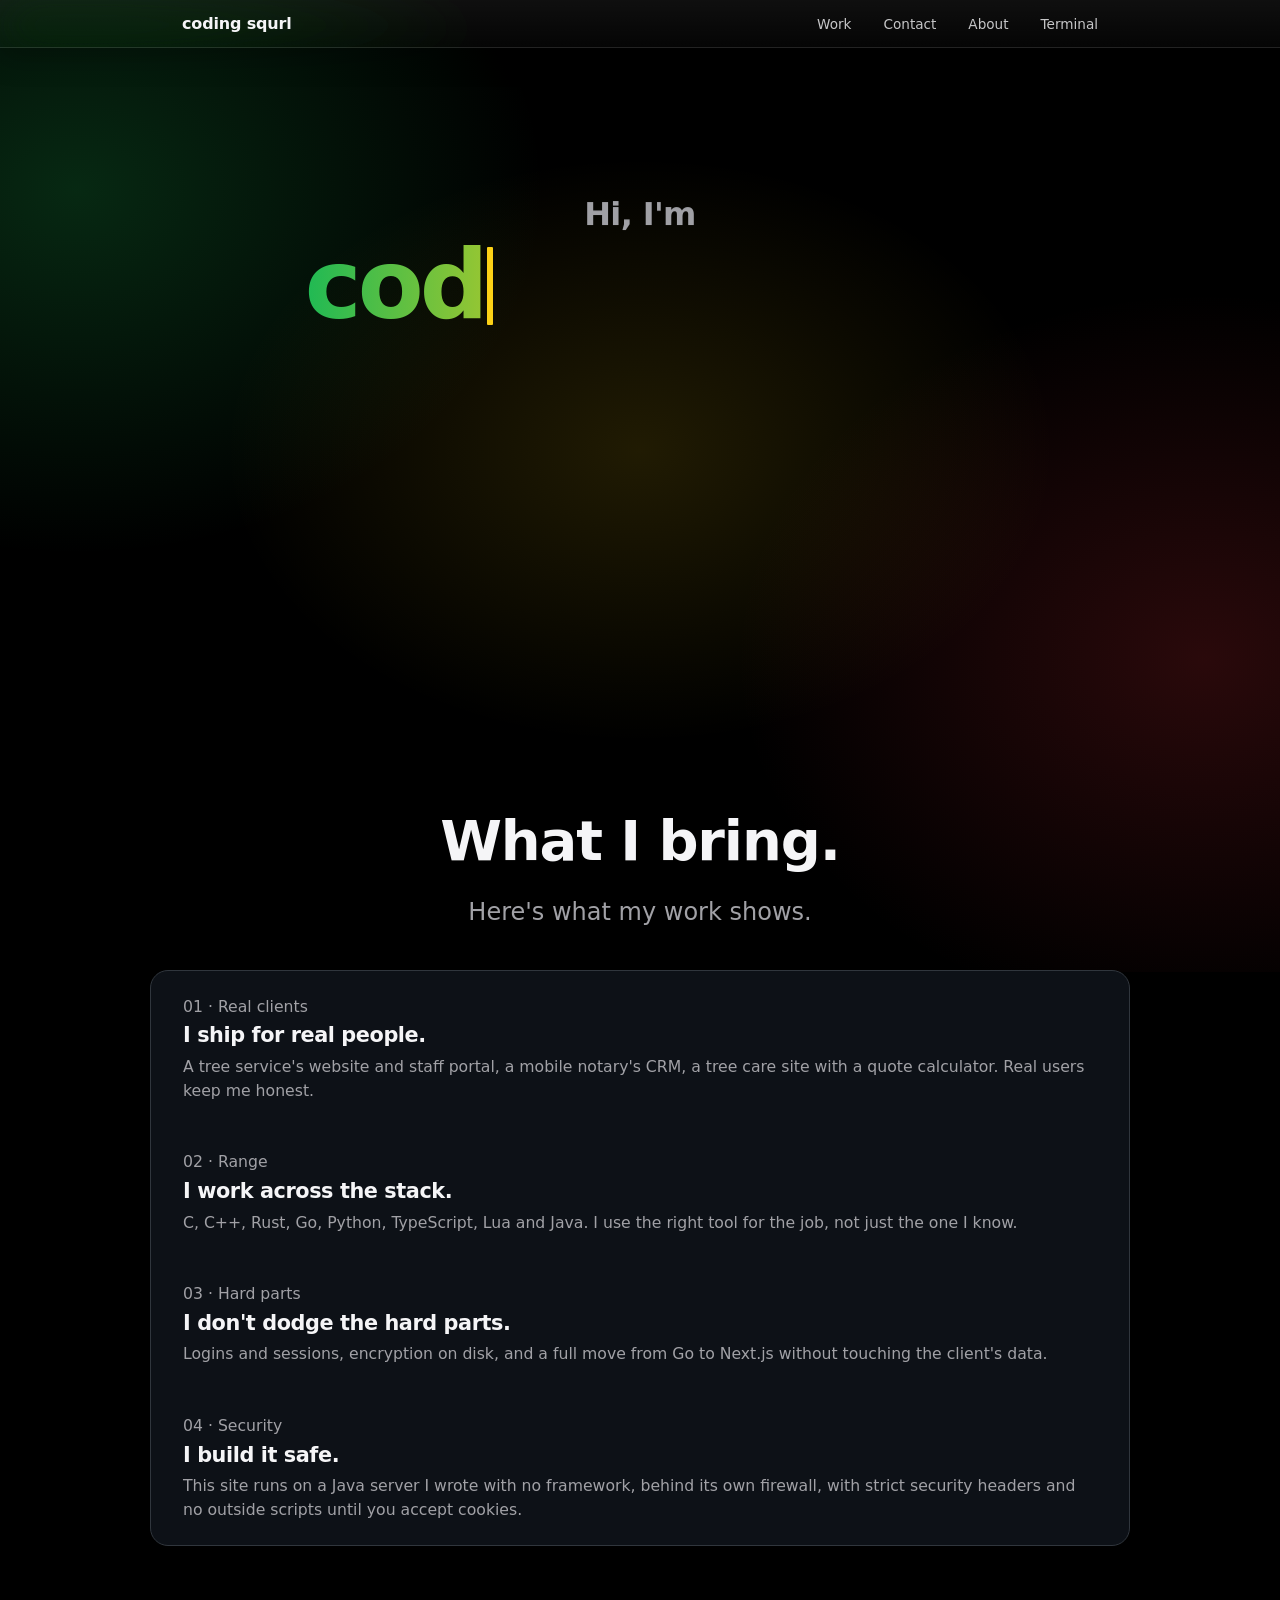
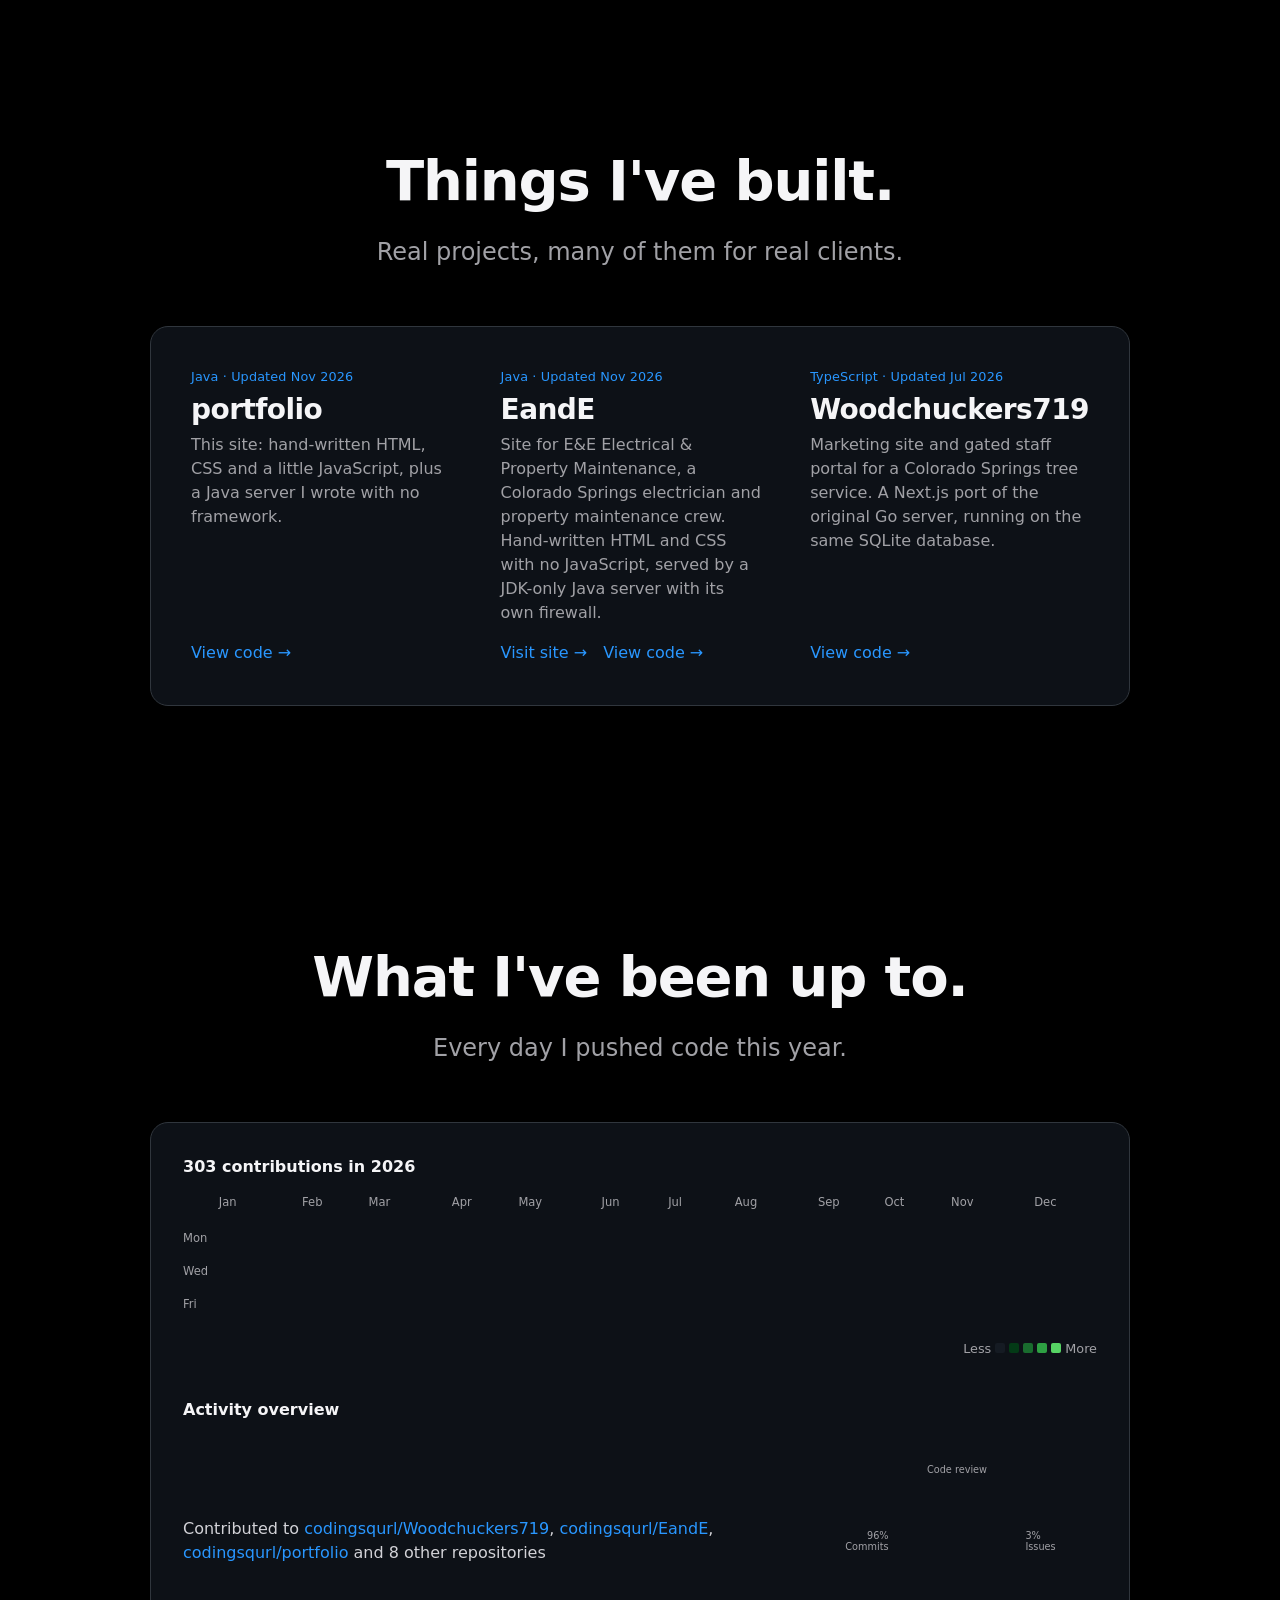
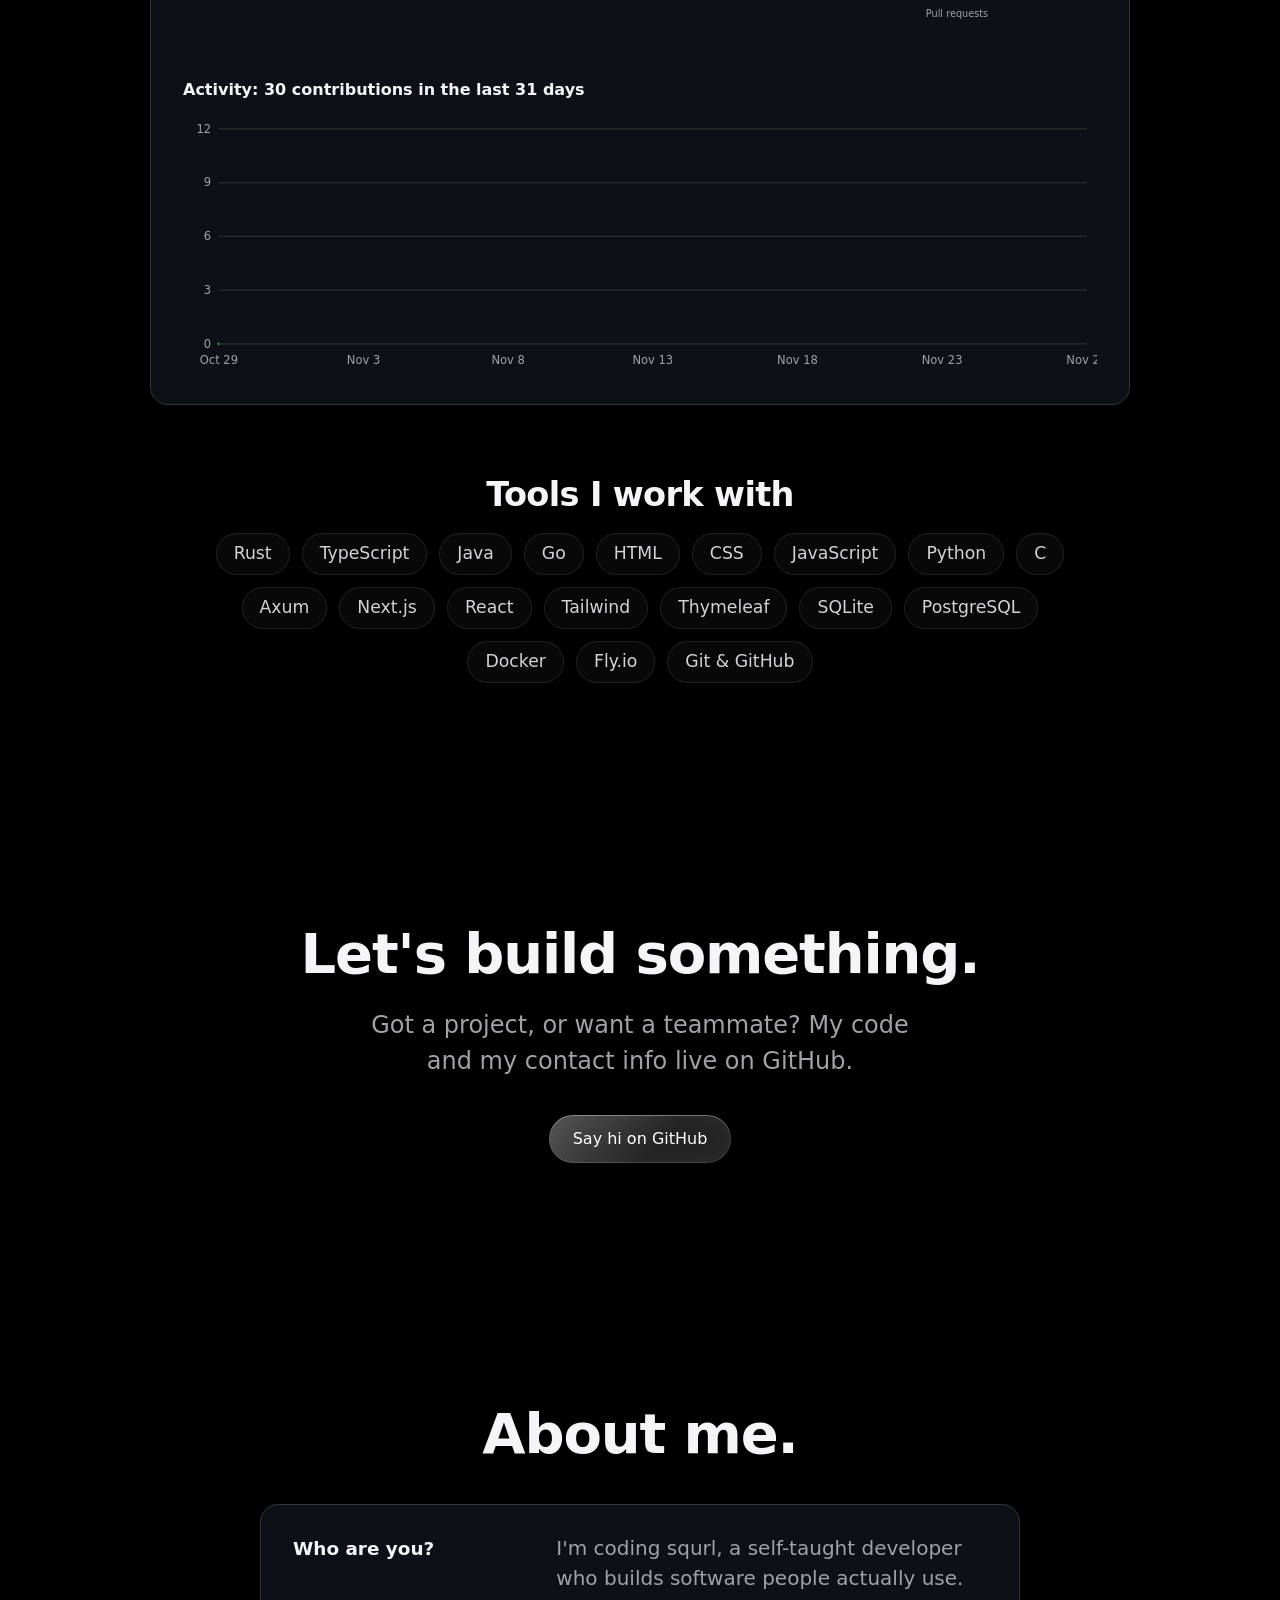
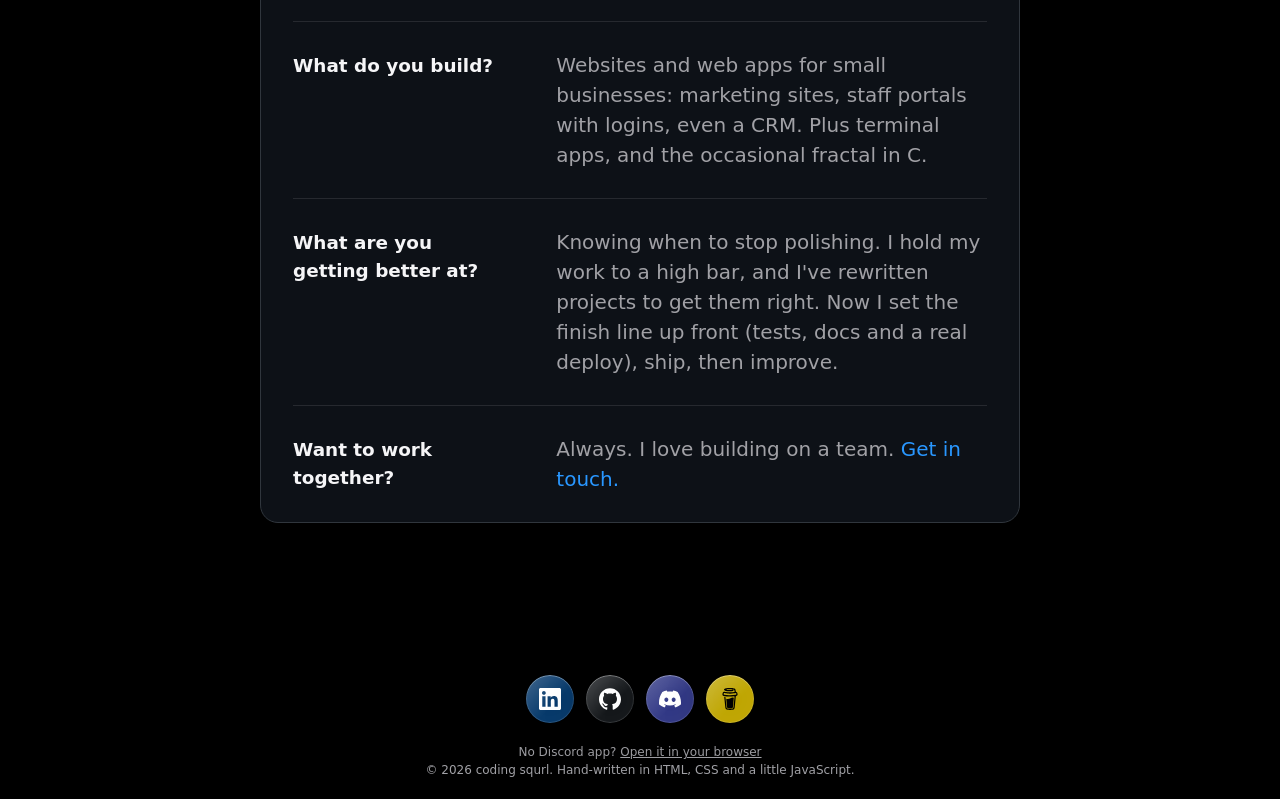
==== commit 837f3ec6: "Refresh the GitHub Pages copy with the latest GitHub data" ====
--- a/index.html
+++ b/index.html
@@ -5,6 +5,7 @@
   <!-- The <head> holds information ABOUT the page. None of it shows up on the page itself. -->
   <head>
     <meta charset="UTF-8">
+    <meta http-equiv="Content-Security-Policy" content="default-src 'self'; img-src 'self' data: https://*.google-analytics.com https://*.analytics.google.com https://*.googletagmanager.com; style-src 'self'; script-src 'self' https://www.googletagmanager.com; connect-src 'self' https://*.google-analytics.com https://*.analytics.google.com https://*.googletagmanager.com; object-src 'none'; base-uri 'none'; form-action 'none'">
     <!-- This makes the page fit properly on phones. Without it, phones zoom out and everything looks tiny. -->
     <meta name="viewport" content="width=device-width, initial-scale=1.0">
     <!-- The title is the text shown on the browser tab, and the blue link in Google's results.
@@ -16,7 +17,7 @@
     <meta name="author" content="coding squrl">
     <!-- The one official address of this page. If it's ever reachable at more than one
          address, this tells Google which to list, so they don't compete with each other. -->
-    <link rel="canonical" href="https://codingsqurl.fly.dev/">
+    <link rel="canonical" href="https://codingsqurl.github.io/portfolio/">
     <!-- When someone clicks a link off your site, only share your domain, not the full address. -->
     <meta name="referrer" content="strict-origin-when-cross-origin">
     <!-- The little icon on the browser tab. -->
@@ -30,8 +31,8 @@
     <meta property="og:title" content="coding squrl · Self-Taught Full-Stack Developer">
     <meta property="og:description" content="A self-taught full-stack developer building websites, web apps and tools for small businesses in TypeScript, Next.js, Go, Rust and Java.">
     <meta property="og:site_name" content="coding squrl">
-    <meta property="og:url" content="https://codingsqurl.fly.dev/">
-    <meta property="og:image" content="https://codingsqurl.fly.dev/og-image.png">
+    <meta property="og:url" content="https://codingsqurl.github.io/portfolio/">
+    <meta property="og:image" content="https://codingsqurl.github.io/portfolio/og-image.png">
     <meta property="og:image:width" content="1200">
     <meta property="og:image:height" content="630">
     <meta property="og:image:alt" content="Hi, I'm coding squrl. Real software for real small businesses, from the terminal to the web.">
@@ -47,11 +48,11 @@
       "@graph": [
         {
           "@type": "Person",
-          "@id": "https://codingsqurl.fly.dev/#me",
+          "@id": "https://codingsqurl.github.io/portfolio/#me",
           "name": "coding squrl",
           "alternateName": ["coding_squrl", "codingsqurl"],
-          "url": "https://codingsqurl.fly.dev/",
-          "image": "https://codingsqurl.fly.dev/og-image.png",
+          "url": "https://codingsqurl.github.io/portfolio/",
+          "image": "https://codingsqurl.github.io/portfolio/og-image.png",
           "jobTitle": "Full-Stack Developer",
           "description": "Self-taught full-stack developer building websites, web apps and tools for small businesses.",
           "knowsAbout": ["TypeScript", "Next.js", "React", "Go", "Rust", "Java", "Python", "C", "C++", "SQLite", "Web security"],
@@ -64,24 +65,24 @@
         },
         {
           "@type": "WebSite",
-          "@id": "https://codingsqurl.fly.dev/#site",
-          "url": "https://codingsqurl.fly.dev/",
+          "@id": "https://codingsqurl.github.io/portfolio/#site",
+          "url": "https://codingsqurl.github.io/portfolio/",
           "name": "coding squrl",
-          "author": {"@id": "https://codingsqurl.fly.dev/#me"}
+          "author": {"@id": "https://codingsqurl.github.io/portfolio/#me"}
         }
       ]
     }
     </script>
     <!-- This connects our CSS file, which controls how everything looks. -->
-    <link rel="stylesheet" href="style.css">
+    <link rel="stylesheet" href="style.css?v=07725636">
     <!-- Animations: GSAP (a well-known animation library), kept on this site rather than
          loaded from elsewhere, and motion.js, which says what moves. -->
     <script src="gsap.min.js" defer></script>
     <script src="ScrollTrigger.min.js" defer></script>
-    <script src="motion.js" defer></script>
+    <script src="motion.js?v=f64896ae" defer></script>
     <!-- Asks visitors about analytics cookies, and only loads Google Analytics if they say yes.
          "defer" means it waits until the page has loaded, so it never slows the page down. -->
-    <script src="consent.js" defer></script>
+    <script src="consent.js?v=845dc4ef" defer></script>
   </head>
 
   <!-- The <body> holds everything you SEE on the page. -->
@@ -172,7 +173,7 @@
             <article class="card">
               <p class="card-label">Java · Updated Nov 2026</p>
               <h3>portfolio</h3>
-              <p>My portfolio site: hand-written HTML and CSS</p>
+              <p>This site: hand-written HTML, CSS and a little JavaScript, plus a Java server I wrote with no framework.</p>
               <p class="card-links"><a href="https://github.com/codingsqurl/portfolio">View code →</a></p>
             </article>
             <article class="card">
@@ -210,20 +211,20 @@
           <div class="github-panel">
           <!-- GITHUB-CONTRIBUTIONS -->
             <figure class="contrib">
-              <figcaption>291 contributions in 2026</figcaption>
-              <div class="contrib-scroll" tabindex="0" role="region" aria-label="Contribution graph, scrolls sideways"><svg viewBox="0 0 714 104" role="img" aria-label="GitHub contribution graph: 291 contributions in 2026"><text x="28" y="10">Jan</text><text x="93" y="10">Feb</text><text x="145" y="10">Mar</text><text x="210" y="10">Apr</text><text x="262" y="10">May</text><text x="327" y="10">Jun</text><text x="379" y="10">Jul</text><text x="431" y="10">Aug</text><text x="496" y="10">Sep</text><text x="548" y="10">Oct</text><text x="600" y="10">Nov</text><text x="665" y="10">Dec</text><text x="0" y="38">Mon</text><text x="0" y="64">Wed</text><text x="0" y="90">Fri</text><rect class="contrib-l0" x="28" y="68" width="10" height="10" rx="2"><title>No contributions on January 1st.</title></rect><rect class="contrib-l0" x="28" y="81" width="10" height="10" rx="2"><title>No contributions on January 2nd.</title></rect><rect class="contrib-l0" x="28" y="94" width="10" height="10" rx="2"><title>No contributions on January 3rd.</title></rect><rect class="contrib-l0" x="41" y="16" width="10" height="10" rx="2"><title>No contributions on January 4th.</title></rect><rect class="contrib-l0" x="41" y="29" width="10" height="10" rx="2"><title>No contributions on January 5th.</title></rect><rect class="contrib-l0" x="41" y="42" width="10" height="10" rx="2"><title>No contributions on January 6th.</title></rect><rect class="contrib-l0" x="41" y="55" width="10" height="10" rx="2"><title>No contributions on January 7th.</title></rect><rect class="contrib-l0" x="41" y="68" width="10" height="10" rx="2"><title>No contributions on January 8th.</title></rect><rect class="contrib-l0" x="41" y="81" width="10" height="10" rx="2"><title>No contributions on January 9th.</title></rect><rect class="contrib-l0" x="41" y="94" width="10" height="10" rx="2"><title>No contributions on January 10th.</title></rect><rect class="contrib-l0" x="54" y="16" width="10" height="10" rx="2"><title>No contributions on January 11th.</title></rect><rect class="contrib-l0" x="54" y="29" width="10" height="10" rx="2"><title>No contributions on January 12th.</title></rect><rect class="contrib-l1" x="54" y="42" width="10" height="10" rx="2"><title>1 contribution on January 13th.</title></rect><rect class="contrib-l0" x="54" y="55" width="10" height="10" rx="2"><title>No contributions on January 14th.</title></rect><rect class="contrib-l0" x="54" y="68" width="10" height="10" rx="2"><title>No contributions on January 15th.</title></rect><rect class="contrib-l0" x="54" y="81" width="10" height="10" rx="2"><title>No contributions on January 16th.</title></rect><rect class="contrib-l0" x="54" y="94" width="10" height="10" rx="2"><title>No contributions on January 17th.</title></rect><rect class="contrib-l1" x="67" y="16" width="10" height="10" rx="2"><title>2 contributions on January 18th.</title></rect><rect class="contrib-l0" x="67" y="29" width="10" height="10" rx="2"><title>No contributions on January 19th.</title></rect><rect class="contrib-l0" x="67" y="42" width="10" height="10" rx="2"><title>No contributions on January 20th.</title></rect><rect class="contrib-l0" x="67" y="55" width="10" height="10" rx="2"><title>No contributions on January 21st.</title></rect><rect class="contrib-l1" x="67" y="68" width="10" height="10" rx="2"><title>1 contribution on January 22nd.</title></rect><rect class="contrib-l0" x="67" y="81" width="10" height="10" rx="2"><title>No contributions on January 23rd.</title></rect><rect class="contrib-l1" x="67" y="94" width="10" height="10" rx="2"><title>2 contributions on January 24th.</title></rect><rect class="contrib-l0" x="80" y="16" width="10" height="10" rx="2"><title>No contributions on January 25th.</title></rect><rect class="contrib-l0" x="80" y="29" width="10" height="10" rx="2"><title>No contributions on January 26th.</title></rect><rect class="contrib-l0" x="80" y="42" width="10" height="10" rx="2"><title>No contributions on January 27th.</title></rect><rect class="contrib-l0" x="80" y="55" width="10" height="10" rx="2"><title>No contributions on January 28th.</title></rect><rect class="contrib-l0" x="80" y="68" width="10" height="10" rx="2"><title>No contributions on January 29th.</title></rect><rect class="contrib-l0" x="80" y="81" width="10" height="10" rx="2"><title>No contributions on January 30th.</title></rect><rect class="contrib-l0" x="80" y="94" width="10" height="10" rx="2"><title>No contributions on January 31st.</title></rect><rect class="contrib-l0" x="93" y="16" width="10" height="10" rx="2"><title>No contributions on February 1st.</title></rect><rect class="contrib-l0" x="93" y="29" width="10" height="10" rx="2"><title>No contributions on February 2nd.</title></rect><rect class="contrib-l0" x="93" y="42" width="10" height="10" rx="2"><title>No contributions on February 3rd.</title></rect><rect class="contrib-l0" x="93" y="55" width="10" height="10" rx="2"><title>No contributions on February 4th.</title></rect><rect class="contrib-l0" x="93" y="68" width="10" height="10" rx="2"><title>No contributions on February 5th.</title></rect><rect class="contrib-l0" x="93" y="81" width="10" height="10" rx="2"><title>No contributions on February 6th.</title></rect><rect class="contrib-l0" x="93" y="94" width="10" height="10" rx="2"><title>No contributions on February 7th.</title></rect><rect class="contrib-l0" x="106" y="16" width="10" height="10" rx="2"><title>No contributions on February 8th.</title></rect><rect class="contrib-l0" x="106" y="29" width="10" height="10" rx="2"><title>No contributions on February 9th.</title></rect><rect class="contrib-l0" x="106" y="42" width="10" height="10" rx="2"><title>No contributions on February 10th.</title></rect><rect class="contrib-l0" x="106" y="55" width="10" height="10" rx="2"><title>No contributions on February 11th.</title></rect><rect class="contrib-l0" x="106" y="68" width="10" height="10" rx="2"><title>No contributions on February 12th.</title></rect><rect class="contrib-l0" x="106" y="81" width="10" height="10" rx="2"><title>No contributions on February 13th.</title></rect><rect class="contrib-l2" x="106" y="94" width="10" height="10" rx="2"><title>5 contributions on February 14th.</title></rect><rect class="contrib-l2" x="119" y="16" width="10" height="10" rx="2"><title>6 contributions on February 15th.</title></rect><rect class="contrib-l0" x="119" y="29" width="10" height="10" rx="2"><title>No contributions on February 16th.</title></rect><rect class="contrib-l0" x="119" y="42" width="10" height="10" rx="2"><title>No contributions on February 17th.</title></rect><rect class="contrib-l0" x="119" y="55" width="10" height="10" rx="2"><title>No contributions on February 18th.</title></rect><rect class="contrib-l0" x="119" y="68" width="10" height="10" rx="2"><title>No contributions on February 19th.</title></rect><rect class="contrib-l0" x="119" y="81" width="10" height="10" rx="2"><title>No contributions on February 20th.</title></rect><rect class="contrib-l0" x="119" y="94" width="10" height="10" rx="2"><title>No contributions on February 21st.</title></rect><rect class="contrib-l0" x="132" y="16" width="10" height="10" rx="2"><title>No contributions on February 22nd.</title></rect><rect class="contrib-l0" x="132" y="29" width="10" height="10" rx="2"><title>No contributions on February 23rd.</title></rect><rect class="contrib-l0" x="132" y="42" width="10" height="10" rx="2"><title>No contributions on February 24th.</title></rect><rect class="contrib-l0" x="132" y="55" width="10" height="10" rx="2"><title>No contributions on February 25th.</title></rect><rect class="contrib-l0" x="132" y="68" width="10" height="10" rx="2"><title>No contributions on February 26th.</title></rect><rect class="contrib-l1" x="132" y="81" width="10" height="10" rx="2"><title>1 contribution on February 27th.</title></rect><rect class="contrib-l1" x="132" y="94" width="10" height="10" rx="2"><title>1 contribution on February 28th.</title></rect><rect class="contrib-l0" x="145" y="16" width="10" height="10" rx="2"><title>No contributions on March 1st.</title></rect><rect class="contrib-l0" x="145" y="29" width="10" height="10" rx="2"><title>No contributions on March 2nd.</title></rect><rect class="contrib-l0" x="145" y="42" width="10" height="10" rx="2"><title>No contributions on March 3rd.</title></rect><rect class="contrib-l1" x="145" y="55" width="10" height="10" rx="2"><title>1 contribution on March 4th.</title></rect><rect class="contrib-l0" x="145" y="68" width="10" height="10" rx="2"><title>No contributions on March 5th.</title></rect><rect class="contrib-l0" x="145" y="81" width="10" height="10" rx="2"><title>No contributions on March 6th.</title></rect><rect class="contrib-l0" x="145" y="94" width="10" height="10" rx="2"><title>No contributions on March 7th.</title></rect><rect class="contrib-l0" x="158" y="16" width="10" height="10" rx="2"><title>No contributions on March 8th.</title></rect><rect class="contrib-l0" x="158" y="29" width="10" height="10" rx="2"><title>No contributions on March 9th.</title></rect><rect class="contrib-l0" x="158" y="42" width="10" height="10" rx="2"><title>No contributions on March 10th.</title></rect><rect class="contrib-l0" x="158" y="55" width="10" height="10" rx="2"><title>No contributions on March 11th.</title></rect><rect class="contrib-l0" x="158" y="68" width="10" height="10" rx="2"><title>No contributions on March 12th.</title></rect><rect class="contrib-l0" x="158" y="81" width="10" height="10" rx="2"><title>No contributions on March 13th.</title></rect><rect class="contrib-l0" x="158" y="94" width="10" height="10" rx="2"><title>No contributions on March 14th.</title></rect><rect class="contrib-l0" x="171" y="16" width="10" height="10" rx="2"><title>No contributions on March 15th.</title></rect><rect class="contrib-l0" x="171" y="29" width="10" height="10" rx="2"><title>No contributions on March 16th.</title></rect><rect class="contrib-l0" x="171" y="42" width="10" height="10" rx="2"><title>No contributions on March 17th.</title></rect><rect class="contrib-l0" x="171" y="55" width="10" height="10" rx="2"><title>No contributions on March 18th.</title></rect><rect class="contrib-l0" x="171" y="68" width="10" height="10" rx="2"><title>No contributions on March 19th.</title></rect><rect class="contrib-l0" x="171" y="81" width="10" height="10" rx="2"><title>No contributions on March 20th.</title></rect><rect class="contrib-l0" x="171" y="94" width="10" height="10" rx="2"><title>No contributions on March 21st.</title></rect><rect class="contrib-l0" x="184" y="16" width="10" height="10" rx="2"><title>No contributions on March 22nd.</title></rect><rect class="contrib-l0" x="184" y="29" width="10" height="10" rx="2"><title>No contributions on March 23rd.</title></rect><rect class="contrib-l0" x="184" y="42" width="10" height="10" rx="2"><title>No contributions on March 24th.</title></rect><rect class="contrib-l0" x="184" y="55" width="10" height="10" rx="2"><title>No contributions on March 25th.</title></rect><rect class="contrib-l0" x="184" y="68" width="10" height="10" rx="2"><title>No contributions on March 26th.</title></rect><rect class="contrib-l0" x="184" y="81" width="10" height="10" rx="2"><title>No contributions on March 27th.</title></rect><rect class="contrib-l0" x="184" y="94" width="10" height="10" rx="2"><title>No contributions on March 28th.</title></rect><rect class="contrib-l0" x="197" y="16" width="10" height="10" rx="2"><title>No contributions on March 29th.</title></rect><rect class="contrib-l0" x="197" y="29" width="10" height="10" rx="2"><title>No contributions on March 30th.</title></rect><rect class="contrib-l0" x="197" y="42" width="10" height="10" rx="2"><title>No contributions on March 31st.</title></rect><rect class="contrib-l0" x="197" y="55" width="10" height="10" rx="2"><title>No contributions on April 1st.</title></rect><rect class="contrib-l0" x="197" y="68" width="10" height="10" rx="2"><title>No contributions on April 2nd.</title></rect><rect class="contrib-l0" x="197" y="81" width="10" height="10" rx="2"><title>No contributions on April 3rd.</title></rect><rect class="contrib-l0" x="197" y="94" width="10" height="10" rx="2"><title>No contributions on April 4th.</title></rect><rect class="contrib-l0" x="210" y="16" width="10" height="10" rx="2"><title>No contributions on April 5th.</title></rect><rect class="contrib-l0" x="210" y="29" width="10" height="10" rx="2"><title>No contributions on April 6th.</title></rect><rect class="contrib-l0" x="210" y="42" width="10" height="10" rx="2"><title>No contributions on April 7th.</title></rect><rect class="contrib-l0" x="210" y="55" width="10" height="10" rx="2"><title>No contributions on April 8th.</title></rect><rect class="contrib-l0" x="210" y="68" width="10" height="10" rx="2"><title>No contributions on April 9th.</title></rect><rect class="contrib-l0" x="210" y="81" width="10" height="10" rx="2"><title>No contributions on April 10th.</title></rect><rect class="contrib-l0" x="210" y="94" width="10" height="10" rx="2"><title>No contributions on April 11th.</title></rect><rect class="contrib-l0" x="223" y="16" width="10" height="10" rx="2"><title>No contributions on April 12th.</title></rect><rect class="contrib-l0" x="223" y="29" width="10" height="10" rx="2"><title>No contributions on April 13th.</title></rect><rect class="contrib-l0" x="223" y="42" width="10" height="10" rx="2"><title>No contributions on April 14th.</title></rect><rect class="contrib-l0" x="223" y="55" width="10" height="10" rx="2"><title>No contributions on April 15th.</title></rect><rect class="contrib-l0" x="223" y="68" width="10" height="10" rx="2"><title>No contributions on April 16th.</title></rect><rect class="contrib-l0" x="223" y="81" width="10" height="10" rx="2"><title>No contributions on April 17th.</title></rect><rect class="contrib-l1" x="223" y="94" width="10" height="10" rx="2"><title>1 contribution on April 18th.</title></rect><rect class="contrib-l0" x="236" y="16" width="10" height="10" rx="2"><title>No contributions on April 19th.</title></rect><rect class="contrib-l0" x="236" y="29" width="10" height="10" rx="2"><title>No contributions on April 20th.</title></rect><rect class="contrib-l0" x="236" y="42" width="10" height="10" rx="2"><title>No contributions on April 21st.</title></rect><rect class="contrib-l0" x="236" y="55" width="10" height="10" rx="2"><title>No contributions on April 22nd.</title></rect><rect class="contrib-l0" x="236" y="68" width="10" height="10" rx="2"><title>No contributions on April 23rd.</title></rect><rect class="contrib-l0" x="236" y="81" width="10" height="10" rx="2"><title>No contributions on April 24th.</title></rect><rect class="contrib-l0" x="236" y="94" width="10" height="10" rx="2"><title>No contributions on April 25th.</title></rect><rect class="contrib-l0" x="249" y="16" width="10" height="10" rx="2"><title>No contributions on April 26th.</title></rect><rect class="contrib-l0" x="249" y="29" width="10" height="10" rx="2"><title>No contributions on April 27th.</title></rect><rect class="contrib-l0" x="249" y="42" width="10" height="10" rx="2"><title>No contributions on April 28th.</title></rect><rect class="contrib-l0" x="249" y="55" width="10" height="10" rx="2"><title>No contributions on April 29th.</title></rect><rect class="contrib-l0" x="249" y="68" width="10" height="10" rx="2"><title>No contributions on April 30th.</title></rect><rect class="contrib-l0" x="249" y="81" width="10" height="10" rx="2"><title>No contributions on May 1st.</title></rect><rect class="contrib-l0" x="249" y="94" width="10" height="10" rx="2"><title>No contributions on May 2nd.</title></rect><rect class="contrib-l0" x="262" y="16" width="10" height="10" rx="2"><title>No contributions on May 3rd.</title></rect><rect class="contrib-l0" x="262" y="29" width="10" height="10" rx="2"><title>No contributions on May 4th.</title></rect><rect class="contrib-l0" x="262" y="42" width="10" height="10" rx="2"><title>No contributions on May 5th.</title></rect><rect class="contrib-l0" x="262" y="55" width="10" height="10" rx="2"><title>No contributions on May 6th.</title></rect><rect class="contrib-l0" x="262" y="68" width="10" height="10" rx="2"><title>No contributions on May 7th.</title></rect><rect class="contrib-l0" x="262" y="81" width="10" height="10" rx="2"><title>No contributions on May 8th.</title></rect><rect class="contrib-l0" x="262" y="94" width="10" height="10" rx="2"><title>No contributions on May 9th.</title></rect><rect class="contrib-l0" x="275" y="16" width="10" height="10" rx="2"><title>No contributions on May 10th.</title></rect><rect class="contrib-l0" x="275" y="29" width="10" height="10" rx="2"><title>No contributions on May 11th.</title></rect><rect class="contrib-l2" x="275" y="42" width="10" height="10" rx="2"><title>6 contributions on May 12th.</title></rect><rect class="contrib-l0" x="275" y="55" width="10" height="10" rx="2"><title>No contributions on May 13th.</title></rect><rect class="contrib-l0" x="275" y="68" width="10" height="10" rx="2"><title>No contributions on May 14th.</title></rect><rect class="contrib-l0" x="275" y="81" width="10" height="10" rx="2"><title>No contributions on May 15th.</title></rect><rect class="contrib-l0" x="275" y="94" width="10" height="10" rx="2"><title>No contributions on May 16th.</title></rect><rect class="contrib-l0" x="288" y="16" width="10" height="10" rx="2"><title>No contributions on May 17th.</title></rect><rect class="contrib-l0" x="288" y="29" width="10" height="10" rx="2"><title>No contributions on May 18th.</title></rect><rect class="contrib-l0" x="288" y="42" width="10" height="10" rx="2"><title>No contributions on May 19th.</title></rect><rect class="contrib-l3" x="288" y="55" width="10" height="10" rx="2"><title>8 contributions on May 20th.</title></rect><rect class="contrib-l2" x="288" y="68" width="10" height="10" rx="2"><title>5 contributions on May 21st.</title></rect><rect class="contrib-l2" x="288" y="81" width="10" height="10" rx="2"><title>6 contributions on May 22nd.</title></rect><rect class="contrib-l0" x="288" y="94" width="10" height="10" rx="2"><title>No contributions on May 23rd.</title></rect><rect class="contrib-l4" x="301" y="16" width="10" height="10" rx="2"><title>29 contributions on May 24th.</title></rect><rect class="contrib-l1" x="301" y="29" width="10" height="10" rx="2"><title>1 contribution on May 25th.</title></rect><rect class="contrib-l2" x="301" y="42" width="10" height="10" rx="2"><title>4 contributions on May 26th.</title></rect><rect class="contrib-l2" x="301" y="55" width="10" height="10" rx="2"><title>4 contributions on May 27th.</title></rect><rect class="contrib-l0" x="301" y="68" width="10" height="10" rx="2"><title>No contributions on May 28th.</title></rect><rect class="contrib-l0" x="301" y="81" width="10" height="10" rx="2"><title>No contributions on May 29th.</title></rect><rect class="contrib-l0" x="301" y="94" width="10" height="10" rx="2"><title>No contributions on May 30th.</title></rect><rect class="contrib-l4" x="314" y="16" width="10" height="10" rx="2"><title>61 contributions on May 31st.</title></rect><rect class="contrib-l1" x="314" y="29" width="10" height="10" rx="2"><title>1 contribution on June 1st.</title></rect><rect class="contrib-l0" x="314" y="42" width="10" height="10" rx="2"><title>No contributions on June 2nd.</title></rect><rect class="contrib-l1" x="314" y="55" width="10" height="10" rx="2"><title>1 contribution on June 3rd.</title></rect><rect class="contrib-l1" x="314" y="68" width="10" height="10" rx="2"><title>1 contribution on June 4th.</title></rect><rect class="contrib-l0" x="314" y="81" width="10" height="10" rx="2"><title>No contributions on June 5th.</title></rect><rect class="contrib-l0" x="314" y="94" width="10" height="10" rx="2"><title>No contributions on June 6th.</title></rect><rect class="contrib-l0" x="327" y="16" width="10" height="10" rx="2"><title>No contributions on June 7th.</title></rect><rect class="contrib-l0" x="327" y="29" width="10" height="10" rx="2"><title>No contributions on June 8th.</title></rect><rect class="contrib-l0" x="327" y="42" width="10" height="10" rx="2"><title>No contributions on June 9th.</title></rect><rect class="contrib-l1" x="327" y="55" width="10" height="10" rx="2"><title>1 contribution on June 10th.</title></rect><rect class="contrib-l0" x="327" y="68" width="10" height="10" rx="2"><title>No contributions on June 11th.</title></rect><rect class="contrib-l0" x="327" y="81" width="10" height="10" rx="2"><title>No contributions on June 12th.</title></rect><rect class="contrib-l4" x="327" y="94" width="10" height="10" rx="2"><title>14 contributions on June 13th.</title></rect><rect class="contrib-l0" x="340" y="16" width="10" height="10" rx="2"><title>No contributions on June 14th.</title></rect><rect class="contrib-l1" x="340" y="29" width="10" height="10" rx="2"><title>1 contribution on June 15th.</title></rect><rect class="contrib-l0" x="340" y="42" width="10" height="10" rx="2"><title>No contributions on June 16th.</title></rect><rect class="contrib-l2" x="340" y="55" width="10" height="10" rx="2"><title>5 contributions on June 17th.</title></rect><rect class="contrib-l0" x="340" y="68" width="10" height="10" rx="2"><title>No contributions on June 18th.</title></rect><rect class="contrib-l1" x="340" y="81" width="10" height="10" rx="2"><title>3 contributions on June 19th.</title></rect><rect class="contrib-l2" x="340" y="94" width="10" height="10" rx="2"><title>4 contributions on June 20th.</title></rect><rect class="contrib-l3" x="353" y="16" width="10" height="10" rx="2"><title>8 contributions on June 21st.</title></rect><rect class="contrib-l3" x="353" y="29" width="10" height="10" rx="2"><title>10 contributions on June 22nd.</title></rect><rect class="contrib-l0" x="353" y="42" width="10" height="10" rx="2"><title>No contributions on June 23rd.</title></rect><rect class="contrib-l1" x="353" y="55" width="10" height="10" rx="2"><title>1 contribution on June 24th.</title></rect><rect class="contrib-l2" x="353" y="68" width="10" height="10" rx="2"><title>7 contributions on June 25th.</title></rect><rect class="contrib-l2" x="353" y="81" width="10" height="10" rx="2"><title>6 contributions on June 26th.</title></rect><rect class="contrib-l2" x="353" y="94" width="10" height="10" rx="2"><title>6 contributions on June 27th.</title></rect><rect class="contrib-l4" x="366" y="16" width="10" height="10" rx="2"><title>13 contributions on June 28th.</title></rect><rect class="contrib-l0" x="366" y="29" width="10" height="10" rx="2"><title>No contributions on June 29th.</title></rect><rect class="contrib-l0" x="366" y="42" width="10" height="10" rx="2"><title>No contributions on June 30th.</title></rect><rect class="contrib-l1" x="366" y="55" width="10" height="10" rx="2"><title>3 contributions on July 1st.</title></rect><rect class="contrib-l1" x="366" y="68" width="10" height="10" rx="2"><title>2 contributions on July 2nd.</title></rect><rect class="contrib-l1" x="366" y="81" width="10" height="10" rx="2"><title>1 contribution on July 3rd.</title></rect><rect class="contrib-l4" x="366" y="94" width="10" height="10" rx="2"><title>21 contributions on July 4th.</title></rect><rect class="contrib-l1" x="379" y="16" width="10" height="10" rx="2"><title>3 contributions on July 5th.</title></rect><rect class="contrib-l0" x="379" y="29" width="10" height="10" rx="2"><title>No contributions on July 6th.</title></rect><rect class="contrib-l0" x="379" y="42" width="10" height="10" rx="2"><title>No contributions on July 7th.</title></rect><rect class="contrib-l0" x="379" y="55" width="10" height="10" rx="2"><title>No contributions on July 8th.</title></rect><rect class="contrib-l0" x="379" y="68" width="10" height="10" rx="2"><title>No contributions on July 9th.</title></rect><rect class="contrib-l0" x="379" y="81" width="10" height="10" rx="2"><title>No contributions on July 10th.</title></rect><rect class="contrib-l0" x="379" y="94" width="10" height="10" rx="2"><title>No contributions on July 11th.</title></rect><rect class="contrib-l0" x="392" y="16" width="10" height="10" rx="2"><title>No contributions on July 12th.</title></rect><rect class="contrib-l0" x="392" y="29" width="10" height="10" rx="2"><title>No contributions on July 13th.</title></rect><rect class="contrib-l0" x="392" y="42" width="10" height="10" rx="2"><title>No contributions on July 14th.</title></rect><rect class="contrib-l0" x="392" y="55" width="10" height="10" rx="2"><title>No contributions on July 15th.</title></rect><rect class="contrib-l0" x="392" y="68" width="10" height="10" rx="2"><title>No contributions on July 16th.</title></rect><rect class="contrib-l0" x="392" y="81" width="10" height="10" rx="2"><title>No contributions on July 17th.</title></rect><rect class="contrib-l1" x="392" y="94" width="10" height="10" rx="2"><title>2 contributions on July 18th.</title></rect><rect class="contrib-l2" x="405" y="16" width="10" height="10" rx="2"><title>5 contributions on July 19th.</title></rect><rect class="contrib-l1" x="405" y="29" width="10" height="10" rx="2"><title>3 contributions on July 20th.</title></rect><rect class="contrib-l0" x="405" y="42" width="10" height="10" rx="2"><title>No contributions on July 21st.</title></rect><rect class="contrib-l0" x="405" y="55" width="10" height="10" rx="2"><title>No contributions on July 22nd.</title></rect><rect class="contrib-l1" x="405" y="68" width="10" height="10" rx="2"><title>2 contributions on July 23rd.</title></rect><rect class="contrib-l0" x="405" y="81" width="10" height="10" rx="2"><title>No contributions on July 24th.</title></rect><rect class="contrib-l0" x="405" y="94" width="10" height="10" rx="2"><title>No contributions on July 25th.</title></rect><rect class="contrib-l0" x="418" y="16" width="10" height="10" rx="2"><title>No contributions on July 26th.</title></rect><rect class="contrib-l0" x="418" y="29" width="10" height="10" rx="2"><title>No contributions on July 27th.</title></rect><rect class="contrib-l0" x="418" y="42" width="10" height="10" rx="2"><title>No contributions on July 28th.</title></rect><rect class="contrib-l0" x="418" y="55" width="10" height="10" rx="2"><title>No contributions on July 29th.</title></rect><rect class="contrib-l0" x="418" y="68" width="10" height="10" rx="2"><title>No contributions on July 30th.</title></rect><rect class="contrib-l0" x="418" y="81" width="10" height="10" rx="2"><title>No contributions on July 31st.</title></rect><rect class="contrib-l0" x="418" y="94" width="10" height="10" rx="2"><title>No contributions on August 1st.</title></rect><rect class="contrib-l0" x="431" y="16" width="10" height="10" rx="2"><title>No contributions on August 2nd.</title></rect><rect class="contrib-l0" x="431" y="29" width="10" height="10" rx="2"><title>No contributions on August 3rd.</title></rect><rect class="contrib-l0" x="431" y="42" width="10" height="10" rx="2"><title>No contributions on August 4th.</title></rect><rect class="contrib-l0" x="431" y="55" width="10" height="10" rx="2"><title>No contributions on August 5th.</title></rect><rect class="contrib-l0" x="431" y="68" width="10" height="10" rx="2"><title>No contributions on August 6th.</title></rect><rect class="contrib-l0" x="431" y="81" width="10" height="10" rx="2"><title>No contributions on August 7th.</title></rect><rect class="contrib-l0" x="431" y="94" width="10" height="10" rx="2"><title>No contributions on August 8th.</title></rect><rect class="contrib-l0" x="444" y="16" width="10" height="10" rx="2"><title>No contributions on August 9th.</title></rect><rect class="contrib-l0" x="444" y="29" width="10" height="10" rx="2"><title>No contributions on August 10th.</title></rect><rect class="contrib-l0" x="444" y="42" width="10" height="10" rx="2"><title>No contributions on August 11th.</title></rect><rect class="contrib-l0" x="444" y="55" width="10" height="10" rx="2"><title>No contributions on August 12th.</title></rect><rect class="contrib-l0" x="444" y="68" width="10" height="10" rx="2"><title>No contributions on August 13th.</title></rect><rect class="contrib-l0" x="444" y="81" width="10" height="10" rx="2"><title>No contributions on August 14th.</title></rect><rect class="contrib-l0" x="444" y="94" width="10" height="10" rx="2"><title>No contributions on August 15th.</title></rect><rect class="contrib-l0" x="457" y="16" width="10" height="10" rx="2"><title>No contributions on August 16th.</title></rect><rect class="contrib-l0" x="457" y="29" width="10" height="10" rx="2"><title>No contributions on August 17th.</title></rect><rect class="contrib-l0" x="457" y="42" width="10" height="10" rx="2"><title>No contributions on August 18th.</title></rect><rect class="contrib-l0" x="457" y="55" width="10" height="10" rx="2"><title>No contributions on August 19th.</title></rect><rect class="contrib-l0" x="457" y="68" width="10" height="10" rx="2"><title>No contributions on August 20th.</title></rect><rect class="contrib-l0" x="457" y="81" width="10" height="10" rx="2"><title>No contributions on August 21st.</title></rect><rect class="contrib-l0" x="457" y="94" width="10" height="10" rx="2"><title>No contributions on August 22nd.</title></rect><rect class="contrib-l0" x="470" y="16" width="10" height="10" rx="2"><title>No contributions on August 23rd.</title></rect><rect class="contrib-l0" x="470" y="29" width="10" height="10" rx="2"><title>No contributions on August 24th.</title></rect><rect class="contrib-l0" x="470" y="42" width="10" height="10" rx="2"><title>No contributions on August 25th.</title></rect><rect class="contrib-l0" x="470" y="55" width="10" height="10" rx="2"><title>No contributions on August 26th.</title></rect><rect class="contrib-l0" x="470" y="68" width="10" height="10" rx="2"><title>No contributions on August 27th.</title></rect><rect class="contrib-l0" x="470" y="81" width="10" height="10" rx="2"><title>No contributions on August 28th.</title></rect><rect class="contrib-l0" x="470" y="94" width="10" height="10" rx="2"><title>No contributions on August 29th.</title></rect><rect class="contrib-l0" x="483" y="16" width="10" height="10" rx="2"><title>No contributions on August 30th.</title></rect><rect class="contrib-l0" x="483" y="29" width="10" height="10" rx="2"><title>No contributions on August 31st.</title></rect><rect class="contrib-l0" x="483" y="42" width="10" height="10" rx="2"><title>No contributions on September 1st.</title></rect><rect class="contrib-l0" x="483" y="55" width="10" height="10" rx="2"><title>No contributions on September 2nd.</title></rect><rect class="contrib-l0" x="483" y="68" width="10" height="10" rx="2"><title>No contributions on September 3rd.</title></rect><rect class="contrib-l0" x="483" y="81" width="10" height="10" rx="2"><title>No contributions on September 4th.</title></rect><rect class="contrib-l0" x="483" y="94" width="10" height="10" rx="2"><title>No contributions on September 5th.</title></rect><rect class="contrib-l0" x="496" y="16" width="10" height="10" rx="2"><title>No contributions on September 6th.</title></rect><rect class="contrib-l0" x="496" y="29" width="10" height="10" rx="2"><title>No contributions on September 7th.</title></rect><rect class="contrib-l0" x="496" y="42" width="10" height="10" rx="2"><title>No contributions on September 8th.</title></rect><rect class="contrib-l0" x="496" y="55" width="10" height="10" rx="2"><title>No contributions on September 9th.</title></rect><rect class="contrib-l0" x="496" y="68" width="10" height="10" rx="2"><title>No contributions on September 10th.</title></rect><rect class="contrib-l0" x="496" y="81" width="10" height="10" rx="2"><title>No contributions on September 11th.</title></rect><rect class="contrib-l0" x="496" y="94" width="10" height="10" rx="2"><title>No contributions on September 12th.</title></rect><rect class="contrib-l0" x="509" y="16" width="10" height="10" rx="2"><title>No contributions on September 13th.</title></rect><rect class="contrib-l0" x="509" y="29" width="10" height="10" rx="2"><title>No contributions on September 14th.</title></rect><rect class="contrib-l0" x="509" y="42" width="10" height="10" rx="2"><title>No contributions on September 15th.</title></rect><rect class="contrib-l0" x="509" y="55" width="10" height="10" rx="2"><title>No contributions on September 16th.</title></rect><rect class="contrib-l0" x="509" y="68" width="10" height="10" rx="2"><title>No contributions on September 17th.</title></rect><rect class="contrib-l0" x="509" y="81" width="10" height="10" rx="2"><title>No contributions on September 18th.</title></rect><rect class="contrib-l0" x="509" y="94" width="10" height="10" rx="2"><title>No contributions on September 19th.</title></rect><rect class="contrib-l0" x="522" y="16" width="10" height="10" rx="2"><title>No contributions on September 20th.</title></rect><rect class="contrib-l0" x="522" y="29" width="10" height="10" rx="2"><title>No contributions on September 21st.</title></rect><rect class="contrib-l0" x="522" y="42" width="10" height="10" rx="2"><title>No contributions on September 22nd.</title></rect><rect class="contrib-l0" x="522" y="55" width="10" height="10" rx="2"><title>No contributions on September 23rd.</title></rect><rect class="contrib-l0" x="522" y="68" width="10" height="10" rx="2"><title>No contributions on September 24th.</title></rect><rect class="contrib-l0" x="522" y="81" width="10" height="10" rx="2"><title>No contributions on September 25th.</title></rect><rect class="contrib-l0" x="522" y="94" width="10" height="10" rx="2"><title>No contributions on September 26th.</title></rect><rect class="contrib-l1" x="535" y="16" width="10" height="10" rx="2"><title>3 contributions on September 27th.</title></rect><rect class="contrib-l0" x="535" y="29" width="10" height="10" rx="2"><title>No contributions on September 28th.</title></rect><rect class="contrib-l0" x="535" y="42" width="10" height="10" rx="2"><title>No contributions on September 29th.</title></rect><rect class="contrib-l0" x="535" y="55" width="10" height="10" rx="2"><title>No contributions on September 30th.</title></rect><rect class="contrib-l0" x="535" y="68" width="10" height="10" rx="2"><title>No contributions on October 1st.</title></rect><rect class="contrib-l0" x="535" y="81" width="10" height="10" rx="2"><title>No contributions on October 2nd.</title></rect><rect class="contrib-l1" x="535" y="94" width="10" height="10" rx="2"><title>1 contribution on October 3rd.</title></rect><rect class="contrib-l0" x="548" y="16" width="10" height="10" rx="2"><title>No contributions on October 4th.</title></rect><rect class="contrib-l0" x="548" y="29" width="10" height="10" rx="2"><title>No contributions on October 5th.</title></rect><rect class="contrib-l0" x="548" y="42" width="10" height="10" rx="2"><title>No contributions on October 6th.</title></rect><rect class="contrib-l0" x="548" y="55" width="10" height="10" rx="2"><title>No contributions on October 7th.</title></rect><rect class="contrib-l0" x="548" y="68" width="10" height="10" rx="2"><title>No contributions on October 8th.</title></rect><rect class="contrib-l0" x="548" y="81" width="10" height="10" rx="2"><title>No contributions on October 9th.</title></rect><rect class="contrib-l0" x="548" y="94" width="10" height="10" rx="2"><title>No contributions on October 10th.</title></rect><rect class="contrib-l0" x="561" y="16" width="10" height="10" rx="2"><title>No contributions on October 11th.</title></rect><rect class="contrib-l0" x="561" y="29" width="10" height="10" rx="2"><title>No contributions on October 12th.</title></rect><rect class="contrib-l0" x="561" y="42" width="10" height="10" rx="2"><title>No contributions on October 13th.</title></rect><rect class="contrib-l0" x="561" y="55" width="10" height="10" rx="2"><title>No contributions on October 14th.</title></rect><rect class="contrib-l0" x="561" y="68" width="10" height="10" rx="2"><title>No contributions on October 15th.</title></rect><rect class="contrib-l0" x="561" y="81" width="10" height="10" rx="2"><title>No contributions on October 16th.</title></rect><rect class="contrib-l0" x="561" y="94" width="10" height="10" rx="2"><title>No contributions on October 17th.</title></rect><rect class="contrib-l0" x="574" y="16" width="10" height="10" rx="2"><title>No contributions on October 18th.</title></rect><rect class="contrib-l0" x="574" y="29" width="10" height="10" rx="2"><title>No contributions on October 19th.</title></rect><rect class="contrib-l0" x="574" y="42" width="10" height="10" rx="2"><title>No contributions on October 20th.</title></rect><rect class="contrib-l0" x="574" y="55" width="10" height="10" rx="2"><title>No contributions on October 21st.</title></rect><rect class="contrib-l0" x="574" y="68" width="10" height="10" rx="2"><title>No contributions on October 22nd.</title></rect><rect class="contrib-l0" x="574" y="81" width="10" height="10" rx="2"><title>No contributions on October 23rd.</title></rect><rect class="contrib-l0" x="574" y="94" width="10" height="10" rx="2"><title>No contributions on October 24th.</title></rect><rect class="contrib-l0" x="587" y="16" width="10" height="10" rx="2"><title>No contributions on October 25th.</title></rect><rect class="contrib-l0" x="587" y="29" width="10" height="10" rx="2"><title>No contributions on October 26th.</title></rect><rect class="contrib-l0" x="587" y="42" width="10" height="10" rx="2"><title>No contributions on October 27th.</title></rect><rect class="contrib-l0" x="587" y="55" width="10" height="10" rx="2"><title>No contributions on October 28th.</title></rect><rect class="contrib-l0" x="587" y="68" width="10" height="10" rx="2"><title>No contributions on October 29th.</title></rect><rect class="contrib-l0" x="587" y="81" width="10" height="10" rx="2"><title>No contributions on October 30th.</title></rect><rect class="contrib-l0" x="587" y="94" width="10" height="10" rx="2"><title>No contributions on October 31st.</title></rect><rect class="contrib-l0" x="600" y="16" width="10" height="10" rx="2"><title>No contributions on November 1st.</title></rect><rect class="contrib-l0" x="600" y="29" width="10" height="10" rx="2"><title>No contributions on November 2nd.</title></rect><rect class="contrib-l0" x="600" y="42" width="10" height="10" rx="2"><title>No contributions on November 3rd.</title></rect><rect class="contrib-l0" x="600" y="55" width="10" height="10" rx="2"><title>No contributions on November 4th.</title></rect><rect class="contrib-l0" x="600" y="68" width="10" height="10" rx="2"><title>No contributions on November 5th.</title></rect><rect class="contrib-l0" x="600" y="81" width="10" height="10" rx="2"><title>No contributions on November 6th.</title></rect><rect class="contrib-l0" x="600" y="94" width="10" height="10" rx="2"><title>No contributions on November 7th.</title></rect><rect class="contrib-l0" x="613" y="16" width="10" height="10" rx="2"><title>No contributions on November 8th.</title></rect><rect class="contrib-l0" x="613" y="29" width="10" height="10" rx="2"><title>No contributions on November 9th.</title></rect><rect class="contrib-l0" x="613" y="42" width="10" height="10" rx="2"><title>No contributions on November 10th.</title></rect><rect class="contrib-l2" x="613" y="55" width="10" height="10" rx="2"><title>6 contributions on November 11th.</title></rect><rect class="contrib-l0" x="613" y="68" width="10" height="10" rx="2"><title>No contributions on November 12th.</title></rect><rect class="contrib-l0" x="613" y="81" width="10" height="10" rx="2"><title>No contributions on November 13th.</title></rect><rect class="contrib-l0" x="613" y="94" width="10" height="10" rx="2"><title>No contributions on November 14th.</title></rect><rect class="contrib-l0" x="626" y="16" width="10" height="10" rx="2"><title>No contributions on November 15th.</title></rect><rect class="contrib-l0" x="626" y="29" width="10" height="10" rx="2"><title>No contributions on November 16th.</title></rect><rect class="contrib-l0" x="626" y="42" width="10" height="10" rx="2"><title>No contributions on November 17th.</title></rect><rect class="contrib-l1" x="626" y="55" width="10" height="10" rx="2"><title>2 contributions on November 18th.</title></rect><rect class="contrib-l0" x="626" y="68" width="10" height="10" rx="2"><title>No contributions on November 19th.</title></rect><rect class="contrib-l0" x="626" y="81" width="10" height="10" rx="2"><title>No contributions on November 20th.</title></rect><rect class="contrib-l1" x="626" y="94" width="10" height="10" rx="2"><title>3 contributions on November 21st.</title></rect><rect class="contrib-l2" x="639" y="16" width="10" height="10" rx="2"><title>5 contributions on November 22nd.</title></rect><rect class="contrib-l0" x="639" y="29" width="10" height="10" rx="2"><title>No contributions on November 23rd.</title></rect><rect class="contrib-l0" x="639" y="42" width="10" height="10" rx="2"><title>No contributions on November 24th.</title></rect><rect class="contrib-l0" x="639" y="55" width="10" height="10" rx="2"><title>No contributions on November 25th.</title></rect><rect class="contrib-l1" x="639" y="68" width="10" height="10" rx="2"><title>2 contributions on November 26th.</title></rect><rect class="contrib-l0" x="639" y="81" width="10" height="10" rx="2"><title>No contributions on November 27th.</title></rect><rect class="contrib-l0" x="639" y="94" width="10" height="10" rx="2"><title>No contributions on November 28th.</title></rect><rect class="contrib-l0" x="652" y="16" width="10" height="10" rx="2"><title>No contributions on November 29th.</title></rect><rect class="contrib-l0" x="652" y="29" width="10" height="10" rx="2"><title>No contributions on November 30th.</title></rect><rect class="contrib-l0" x="652" y="42" width="10" height="10" rx="2"><title>No contributions on December 1st.</title></rect><rect class="contrib-l0" x="652" y="55" width="10" height="10" rx="2"><title>No contributions on December 2nd.</title></rect><rect class="contrib-l0" x="652" y="68" width="10" height="10" rx="2"><title>No contributions on December 3rd.</title></rect><rect class="contrib-l0" x="652" y="81" width="10" height="10" rx="2"><title>No contributions on December 4th.</title></rect><rect class="contrib-l0" x="652" y="94" width="10" height="10" rx="2"><title>No contributions on December 5th.</title></rect><rect class="contrib-l0" x="665" y="16" width="10" height="10" rx="2"><title>No contributions on December 6th.</title></rect><rect class="contrib-l0" x="665" y="29" width="10" height="10" rx="2"><title>No contributions on December 7th.</title></rect><rect class="contrib-l0" x="665" y="42" width="10" height="10" rx="2"><title>No contributions on December 8th.</title></rect><rect class="contrib-l0" x="665" y="55" width="10" height="10" rx="2"><title>No contributions on December 9th.</title></rect><rect class="contrib-l0" x="665" y="68" width="10" height="10" rx="2"><title>No contributions on December 10th.</title></rect><rect class="contrib-l0" x="665" y="81" width="10" height="10" rx="2"><title>No contributions on December 11th.</title></rect><rect class="contrib-l0" x="665" y="94" width="10" height="10" rx="2"><title>No contributions on December 12th.</title></rect><rect class="contrib-l0" x="678" y="16" width="10" height="10" rx="2"><title>No contributions on December 13th.</title></rect><rect class="contrib-l0" x="678" y="29" width="10" height="10" rx="2"><title>No contributions on December 14th.</title></rect><rect class="contrib-l0" x="678" y="42" width="10" height="10" rx="2"><title>No contributions on December 15th.</title></rect><rect class="contrib-l0" x="678" y="55" width="10" height="10" rx="2"><title>No contributions on December 16th.</title></rect><rect class="contrib-l0" x="678" y="68" width="10" height="10" rx="2"><title>No contributions on December 17th.</title></rect><rect class="contrib-l0" x="678" y="81" width="10" height="10" rx="2"><title>No contributions on December 18th.</title></rect><rect class="contrib-l0" x="678" y="94" width="10" height="10" rx="2"><title>No contributions on December 19th.</title></rect><rect class="contrib-l0" x="691" y="16" width="10" height="10" rx="2"><title>No contributions on December 20th.</title></rect><rect class="contrib-l0" x="691" y="29" width="10" height="10" rx="2"><title>No contributions on December 21st.</title></rect><rect class="contrib-l0" x="691" y="42" width="10" height="10" rx="2"><title>No contributions on December 22nd.</title></rect><rect class="contrib-l0" x="691" y="55" width="10" height="10" rx="2"><title>No contributions on December 23rd.</title></rect><rect class="contrib-l0" x="691" y="68" width="10" height="10" rx="2"><title>No contributions on December 24th.</title></rect><rect class="contrib-l0" x="691" y="81" width="10" height="10" rx="2"><title>No contributions on December 25th.</title></rect><rect class="contrib-l0" x="691" y="94" width="10" height="10" rx="2"><title>No contributions on December 26th.</title></rect><rect class="contrib-l0" x="704" y="16" width="10" height="10" rx="2"><title>No contributions on December 27th.</title></rect><rect class="contrib-l0" x="704" y="29" width="10" height="10" rx="2"><title>No contributions on December 28th.</title></rect><rect class="contrib-l0" x="704" y="42" width="10" height="10" rx="2"><title>No contributions on December 29th.</title></rect><rect class="contrib-l0" x="704" y="55" width="10" height="10" rx="2"><title>No contributions on December 30th.</title></rect><rect class="contrib-l0" x="704" y="68" width="10" height="10" rx="2"><title>No contributions on December 31st.</title></rect></svg></div>
+              <figcaption>303 contributions in 2026</figcaption>
+              <div class="contrib-scroll" tabindex="0" role="region" aria-label="Contribution graph, scrolls sideways"><svg viewBox="0 0 714 104" role="img" aria-label="GitHub contribution graph: 303 contributions in 2026"><text x="28" y="10">Jan</text><text x="93" y="10">Feb</text><text x="145" y="10">Mar</text><text x="210" y="10">Apr</text><text x="262" y="10">May</text><text x="327" y="10">Jun</text><text x="379" y="10">Jul</text><text x="431" y="10">Aug</text><text x="496" y="10">Sep</text><text x="548" y="10">Oct</text><text x="600" y="10">Nov</text><text x="665" y="10">Dec</text><text x="0" y="38">Mon</text><text x="0" y="64">Wed</text><text x="0" y="90">Fri</text><rect class="contrib-l0" x="28" y="68" width="10" height="10" rx="2"><title>No contributions on January 1st.</title></rect><rect class="contrib-l0" x="28" y="81" width="10" height="10" rx="2"><title>No contributions on January 2nd.</title></rect><rect class="contrib-l0" x="28" y="94" width="10" height="10" rx="2"><title>No contributions on January 3rd.</title></rect><rect class="contrib-l0" x="41" y="16" width="10" height="10" rx="2"><title>No contributions on January 4th.</title></rect><rect class="contrib-l0" x="41" y="29" width="10" height="10" rx="2"><title>No contributions on January 5th.</title></rect><rect class="contrib-l0" x="41" y="42" width="10" height="10" rx="2"><title>No contributions on January 6th.</title></rect><rect class="contrib-l0" x="41" y="55" width="10" height="10" rx="2"><title>No contributions on January 7th.</title></rect><rect class="contrib-l0" x="41" y="68" width="10" height="10" rx="2"><title>No contributions on January 8th.</title></rect><rect class="contrib-l0" x="41" y="81" width="10" height="10" rx="2"><title>No contributions on January 9th.</title></rect><rect class="contrib-l0" x="41" y="94" width="10" height="10" rx="2"><title>No contributions on January 10th.</title></rect><rect class="contrib-l0" x="54" y="16" width="10" height="10" rx="2"><title>No contributions on January 11th.</title></rect><rect class="contrib-l0" x="54" y="29" width="10" height="10" rx="2"><title>No contributions on January 12th.</title></rect><rect class="contrib-l1" x="54" y="42" width="10" height="10" rx="2"><title>1 contribution on January 13th.</title></rect><rect class="contrib-l0" x="54" y="55" width="10" height="10" rx="2"><title>No contributions on January 14th.</title></rect><rect class="contrib-l0" x="54" y="68" width="10" height="10" rx="2"><title>No contributions on January 15th.</title></rect><rect class="contrib-l0" x="54" y="81" width="10" height="10" rx="2"><title>No contributions on January 16th.</title></rect><rect class="contrib-l0" x="54" y="94" width="10" height="10" rx="2"><title>No contributions on January 17th.</title></rect><rect class="contrib-l1" x="67" y="16" width="10" height="10" rx="2"><title>2 contributions on January 18th.</title></rect><rect class="contrib-l0" x="67" y="29" width="10" height="10" rx="2"><title>No contributions on January 19th.</title></rect><rect class="contrib-l0" x="67" y="42" width="10" height="10" rx="2"><title>No contributions on January 20th.</title></rect><rect class="contrib-l0" x="67" y="55" width="10" height="10" rx="2"><title>No contributions on January 21st.</title></rect><rect class="contrib-l1" x="67" y="68" width="10" height="10" rx="2"><title>1 contribution on January 22nd.</title></rect><rect class="contrib-l0" x="67" y="81" width="10" height="10" rx="2"><title>No contributions on January 23rd.</title></rect><rect class="contrib-l1" x="67" y="94" width="10" height="10" rx="2"><title>2 contributions on January 24th.</title></rect><rect class="contrib-l0" x="80" y="16" width="10" height="10" rx="2"><title>No contributions on January 25th.</title></rect><rect class="contrib-l0" x="80" y="29" width="10" height="10" rx="2"><title>No contributions on January 26th.</title></rect><rect class="contrib-l0" x="80" y="42" width="10" height="10" rx="2"><title>No contributions on January 27th.</title></rect><rect class="contrib-l0" x="80" y="55" width="10" height="10" rx="2"><title>No contributions on January 28th.</title></rect><rect class="contrib-l0" x="80" y="68" width="10" height="10" rx="2"><title>No contributions on January 29th.</title></rect><rect class="contrib-l0" x="80" y="81" width="10" height="10" rx="2"><title>No contributions on January 30th.</title></rect><rect class="contrib-l0" x="80" y="94" width="10" height="10" rx="2"><title>No contributions on January 31st.</title></rect><rect class="contrib-l0" x="93" y="16" width="10" height="10" rx="2"><title>No contributions on February 1st.</title></rect><rect class="contrib-l0" x="93" y="29" width="10" height="10" rx="2"><title>No contributions on February 2nd.</title></rect><rect class="contrib-l0" x="93" y="42" width="10" height="10" rx="2"><title>No contributions on February 3rd.</title></rect><rect class="contrib-l0" x="93" y="55" width="10" height="10" rx="2"><title>No contributions on February 4th.</title></rect><rect class="contrib-l0" x="93" y="68" width="10" height="10" rx="2"><title>No contributions on February 5th.</title></rect><rect class="contrib-l0" x="93" y="81" width="10" height="10" rx="2"><title>No contributions on February 6th.</title></rect><rect class="contrib-l0" x="93" y="94" width="10" height="10" rx="2"><title>No contributions on February 7th.</title></rect><rect class="contrib-l0" x="106" y="16" width="10" height="10" rx="2"><title>No contributions on February 8th.</title></rect><rect class="contrib-l0" x="106" y="29" width="10" height="10" rx="2"><title>No contributions on February 9th.</title></rect><rect class="contrib-l0" x="106" y="42" width="10" height="10" rx="2"><title>No contributions on February 10th.</title></rect><rect class="contrib-l0" x="106" y="55" width="10" height="10" rx="2"><title>No contributions on February 11th.</title></rect><rect class="contrib-l0" x="106" y="68" width="10" height="10" rx="2"><title>No contributions on February 12th.</title></rect><rect class="contrib-l0" x="106" y="81" width="10" height="10" rx="2"><title>No contributions on February 13th.</title></rect><rect class="contrib-l2" x="106" y="94" width="10" height="10" rx="2"><title>5 contributions on February 14th.</title></rect><rect class="contrib-l2" x="119" y="16" width="10" height="10" rx="2"><title>6 contributions on February 15th.</title></rect><rect class="contrib-l0" x="119" y="29" width="10" height="10" rx="2"><title>No contributions on February 16th.</title></rect><rect class="contrib-l0" x="119" y="42" width="10" height="10" rx="2"><title>No contributions on February 17th.</title></rect><rect class="contrib-l0" x="119" y="55" width="10" height="10" rx="2"><title>No contributions on February 18th.</title></rect><rect class="contrib-l0" x="119" y="68" width="10" height="10" rx="2"><title>No contributions on February 19th.</title></rect><rect class="contrib-l0" x="119" y="81" width="10" height="10" rx="2"><title>No contributions on February 20th.</title></rect><rect class="contrib-l0" x="119" y="94" width="10" height="10" rx="2"><title>No contributions on February 21st.</title></rect><rect class="contrib-l0" x="132" y="16" width="10" height="10" rx="2"><title>No contributions on February 22nd.</title></rect><rect class="contrib-l0" x="132" y="29" width="10" height="10" rx="2"><title>No contributions on February 23rd.</title></rect><rect class="contrib-l0" x="132" y="42" width="10" height="10" rx="2"><title>No contributions on February 24th.</title></rect><rect class="contrib-l0" x="132" y="55" width="10" height="10" rx="2"><title>No contributions on February 25th.</title></rect><rect class="contrib-l0" x="132" y="68" width="10" height="10" rx="2"><title>No contributions on February 26th.</title></rect><rect class="contrib-l1" x="132" y="81" width="10" height="10" rx="2"><title>1 contribution on February 27th.</title></rect><rect class="contrib-l1" x="132" y="94" width="10" height="10" rx="2"><title>1 contribution on February 28th.</title></rect><rect class="contrib-l0" x="145" y="16" width="10" height="10" rx="2"><title>No contributions on March 1st.</title></rect><rect class="contrib-l0" x="145" y="29" width="10" height="10" rx="2"><title>No contributions on March 2nd.</title></rect><rect class="contrib-l0" x="145" y="42" width="10" height="10" rx="2"><title>No contributions on March 3rd.</title></rect><rect class="contrib-l1" x="145" y="55" width="10" height="10" rx="2"><title>1 contribution on March 4th.</title></rect><rect class="contrib-l0" x="145" y="68" width="10" height="10" rx="2"><title>No contributions on March 5th.</title></rect><rect class="contrib-l0" x="145" y="81" width="10" height="10" rx="2"><title>No contributions on March 6th.</title></rect><rect class="contrib-l0" x="145" y="94" width="10" height="10" rx="2"><title>No contributions on March 7th.</title></rect><rect class="contrib-l0" x="158" y="16" width="10" height="10" rx="2"><title>No contributions on March 8th.</title></rect><rect class="contrib-l0" x="158" y="29" width="10" height="10" rx="2"><title>No contributions on March 9th.</title></rect><rect class="contrib-l0" x="158" y="42" width="10" height="10" rx="2"><title>No contributions on March 10th.</title></rect><rect class="contrib-l0" x="158" y="55" width="10" height="10" rx="2"><title>No contributions on March 11th.</title></rect><rect class="contrib-l0" x="158" y="68" width="10" height="10" rx="2"><title>No contributions on March 12th.</title></rect><rect class="contrib-l0" x="158" y="81" width="10" height="10" rx="2"><title>No contributions on March 13th.</title></rect><rect class="contrib-l0" x="158" y="94" width="10" height="10" rx="2"><title>No contributions on March 14th.</title></rect><rect class="contrib-l0" x="171" y="16" width="10" height="10" rx="2"><title>No contributions on March 15th.</title></rect><rect class="contrib-l0" x="171" y="29" width="10" height="10" rx="2"><title>No contributions on March 16th.</title></rect><rect class="contrib-l0" x="171" y="42" width="10" height="10" rx="2"><title>No contributions on March 17th.</title></rect><rect class="contrib-l0" x="171" y="55" width="10" height="10" rx="2"><title>No contributions on March 18th.</title></rect><rect class="contrib-l0" x="171" y="68" width="10" height="10" rx="2"><title>No contributions on March 19th.</title></rect><rect class="contrib-l0" x="171" y="81" width="10" height="10" rx="2"><title>No contributions on March 20th.</title></rect><rect class="contrib-l0" x="171" y="94" width="10" height="10" rx="2"><title>No contributions on March 21st.</title></rect><rect class="contrib-l0" x="184" y="16" width="10" height="10" rx="2"><title>No contributions on March 22nd.</title></rect><rect class="contrib-l0" x="184" y="29" width="10" height="10" rx="2"><title>No contributions on March 23rd.</title></rect><rect class="contrib-l0" x="184" y="42" width="10" height="10" rx="2"><title>No contributions on March 24th.</title></rect><rect class="contrib-l0" x="184" y="55" width="10" height="10" rx="2"><title>No contributions on March 25th.</title></rect><rect class="contrib-l0" x="184" y="68" width="10" height="10" rx="2"><title>No contributions on March 26th.</title></rect><rect class="contrib-l0" x="184" y="81" width="10" height="10" rx="2"><title>No contributions on March 27th.</title></rect><rect class="contrib-l0" x="184" y="94" width="10" height="10" rx="2"><title>No contributions on March 28th.</title></rect><rect class="contrib-l0" x="197" y="16" width="10" height="10" rx="2"><title>No contributions on March 29th.</title></rect><rect class="contrib-l0" x="197" y="29" width="10" height="10" rx="2"><title>No contributions on March 30th.</title></rect><rect class="contrib-l0" x="197" y="42" width="10" height="10" rx="2"><title>No contributions on March 31st.</title></rect><rect class="contrib-l0" x="197" y="55" width="10" height="10" rx="2"><title>No contributions on April 1st.</title></rect><rect class="contrib-l0" x="197" y="68" width="10" height="10" rx="2"><title>No contributions on April 2nd.</title></rect><rect class="contrib-l0" x="197" y="81" width="10" height="10" rx="2"><title>No contributions on April 3rd.</title></rect><rect class="contrib-l0" x="197" y="94" width="10" height="10" rx="2"><title>No contributions on April 4th.</title></rect><rect class="contrib-l0" x="210" y="16" width="10" height="10" rx="2"><title>No contributions on April 5th.</title></rect><rect class="contrib-l0" x="210" y="29" width="10" height="10" rx="2"><title>No contributions on April 6th.</title></rect><rect class="contrib-l0" x="210" y="42" width="10" height="10" rx="2"><title>No contributions on April 7th.</title></rect><rect class="contrib-l0" x="210" y="55" width="10" height="10" rx="2"><title>No contributions on April 8th.</title></rect><rect class="contrib-l0" x="210" y="68" width="10" height="10" rx="2"><title>No contributions on April 9th.</title></rect><rect class="contrib-l0" x="210" y="81" width="10" height="10" rx="2"><title>No contributions on April 10th.</title></rect><rect class="contrib-l0" x="210" y="94" width="10" height="10" rx="2"><title>No contributions on April 11th.</title></rect><rect class="contrib-l0" x="223" y="16" width="10" height="10" rx="2"><title>No contributions on April 12th.</title></rect><rect class="contrib-l0" x="223" y="29" width="10" height="10" rx="2"><title>No contributions on April 13th.</title></rect><rect class="contrib-l0" x="223" y="42" width="10" height="10" rx="2"><title>No contributions on April 14th.</title></rect><rect class="contrib-l0" x="223" y="55" width="10" height="10" rx="2"><title>No contributions on April 15th.</title></rect><rect class="contrib-l0" x="223" y="68" width="10" height="10" rx="2"><title>No contributions on April 16th.</title></rect><rect class="contrib-l0" x="223" y="81" width="10" height="10" rx="2"><title>No contributions on April 17th.</title></rect><rect class="contrib-l1" x="223" y="94" width="10" height="10" rx="2"><title>1 contribution on April 18th.</title></rect><rect class="contrib-l0" x="236" y="16" width="10" height="10" rx="2"><title>No contributions on April 19th.</title></rect><rect class="contrib-l0" x="236" y="29" width="10" height="10" rx="2"><title>No contributions on April 20th.</title></rect><rect class="contrib-l0" x="236" y="42" width="10" height="10" rx="2"><title>No contributions on April 21st.</title></rect><rect class="contrib-l0" x="236" y="55" width="10" height="10" rx="2"><title>No contributions on April 22nd.</title></rect><rect class="contrib-l0" x="236" y="68" width="10" height="10" rx="2"><title>No contributions on April 23rd.</title></rect><rect class="contrib-l0" x="236" y="81" width="10" height="10" rx="2"><title>No contributions on April 24th.</title></rect><rect class="contrib-l0" x="236" y="94" width="10" height="10" rx="2"><title>No contributions on April 25th.</title></rect><rect class="contrib-l0" x="249" y="16" width="10" height="10" rx="2"><title>No contributions on April 26th.</title></rect><rect class="contrib-l0" x="249" y="29" width="10" height="10" rx="2"><title>No contributions on April 27th.</title></rect><rect class="contrib-l0" x="249" y="42" width="10" height="10" rx="2"><title>No contributions on April 28th.</title></rect><rect class="contrib-l0" x="249" y="55" width="10" height="10" rx="2"><title>No contributions on April 29th.</title></rect><rect class="contrib-l0" x="249" y="68" width="10" height="10" rx="2"><title>No contributions on April 30th.</title></rect><rect class="contrib-l0" x="249" y="81" width="10" height="10" rx="2"><title>No contributions on May 1st.</title></rect><rect class="contrib-l0" x="249" y="94" width="10" height="10" rx="2"><title>No contributions on May 2nd.</title></rect><rect class="contrib-l0" x="262" y="16" width="10" height="10" rx="2"><title>No contributions on May 3rd.</title></rect><rect class="contrib-l0" x="262" y="29" width="10" height="10" rx="2"><title>No contributions on May 4th.</title></rect><rect class="contrib-l0" x="262" y="42" width="10" height="10" rx="2"><title>No contributions on May 5th.</title></rect><rect class="contrib-l0" x="262" y="55" width="10" height="10" rx="2"><title>No contributions on May 6th.</title></rect><rect class="contrib-l0" x="262" y="68" width="10" height="10" rx="2"><title>No contributions on May 7th.</title></rect><rect class="contrib-l0" x="262" y="81" width="10" height="10" rx="2"><title>No contributions on May 8th.</title></rect><rect class="contrib-l0" x="262" y="94" width="10" height="10" rx="2"><title>No contributions on May 9th.</title></rect><rect class="contrib-l0" x="275" y="16" width="10" height="10" rx="2"><title>No contributions on May 10th.</title></rect><rect class="contrib-l0" x="275" y="29" width="10" height="10" rx="2"><title>No contributions on May 11th.</title></rect><rect class="contrib-l2" x="275" y="42" width="10" height="10" rx="2"><title>6 contributions on May 12th.</title></rect><rect class="contrib-l0" x="275" y="55" width="10" height="10" rx="2"><title>No contributions on May 13th.</title></rect><rect class="contrib-l0" x="275" y="68" width="10" height="10" rx="2"><title>No contributions on May 14th.</title></rect><rect class="contrib-l0" x="275" y="81" width="10" height="10" rx="2"><title>No contributions on May 15th.</title></rect><rect class="contrib-l0" x="275" y="94" width="10" height="10" rx="2"><title>No contributions on May 16th.</title></rect><rect class="contrib-l0" x="288" y="16" width="10" height="10" rx="2"><title>No contributions on May 17th.</title></rect><rect class="contrib-l0" x="288" y="29" width="10" height="10" rx="2"><title>No contributions on May 18th.</title></rect><rect class="contrib-l0" x="288" y="42" width="10" height="10" rx="2"><title>No contributions on May 19th.</title></rect><rect class="contrib-l3" x="288" y="55" width="10" height="10" rx="2"><title>8 contributions on May 20th.</title></rect><rect class="contrib-l2" x="288" y="68" width="10" height="10" rx="2"><title>5 contributions on May 21st.</title></rect><rect class="contrib-l2" x="288" y="81" width="10" height="10" rx="2"><title>6 contributions on May 22nd.</title></rect><rect class="contrib-l0" x="288" y="94" width="10" height="10" rx="2"><title>No contributions on May 23rd.</title></rect><rect class="contrib-l4" x="301" y="16" width="10" height="10" rx="2"><title>29 contributions on May 24th.</title></rect><rect class="contrib-l1" x="301" y="29" width="10" height="10" rx="2"><title>1 contribution on May 25th.</title></rect><rect class="contrib-l2" x="301" y="42" width="10" height="10" rx="2"><title>4 contributions on May 26th.</title></rect><rect class="contrib-l2" x="301" y="55" width="10" height="10" rx="2"><title>4 contributions on May 27th.</title></rect><rect class="contrib-l0" x="301" y="68" width="10" height="10" rx="2"><title>No contributions on May 28th.</title></rect><rect class="contrib-l0" x="301" y="81" width="10" height="10" rx="2"><title>No contributions on May 29th.</title></rect><rect class="contrib-l0" x="301" y="94" width="10" height="10" rx="2"><title>No contributions on May 30th.</title></rect><rect class="contrib-l4" x="314" y="16" width="10" height="10" rx="2"><title>61 contributions on May 31st.</title></rect><rect class="contrib-l1" x="314" y="29" width="10" height="10" rx="2"><title>1 contribution on June 1st.</title></rect><rect class="contrib-l0" x="314" y="42" width="10" height="10" rx="2"><title>No contributions on June 2nd.</title></rect><rect class="contrib-l1" x="314" y="55" width="10" height="10" rx="2"><title>1 contribution on June 3rd.</title></rect><rect class="contrib-l1" x="314" y="68" width="10" height="10" rx="2"><title>1 contribution on June 4th.</title></rect><rect class="contrib-l0" x="314" y="81" width="10" height="10" rx="2"><title>No contributions on June 5th.</title></rect><rect class="contrib-l0" x="314" y="94" width="10" height="10" rx="2"><title>No contributions on June 6th.</title></rect><rect class="contrib-l0" x="327" y="16" width="10" height="10" rx="2"><title>No contributions on June 7th.</title></rect><rect class="contrib-l0" x="327" y="29" width="10" height="10" rx="2"><title>No contributions on June 8th.</title></rect><rect class="contrib-l0" x="327" y="42" width="10" height="10" rx="2"><title>No contributions on June 9th.</title></rect><rect class="contrib-l1" x="327" y="55" width="10" height="10" rx="2"><title>1 contribution on June 10th.</title></rect><rect class="contrib-l0" x="327" y="68" width="10" height="10" rx="2"><title>No contributions on June 11th.</title></rect><rect class="contrib-l0" x="327" y="81" width="10" height="10" rx="2"><title>No contributions on June 12th.</title></rect><rect class="contrib-l4" x="327" y="94" width="10" height="10" rx="2"><title>14 contributions on June 13th.</title></rect><rect class="contrib-l0" x="340" y="16" width="10" height="10" rx="2"><title>No contributions on June 14th.</title></rect><rect class="contrib-l1" x="340" y="29" width="10" height="10" rx="2"><title>1 contribution on June 15th.</title></rect><rect class="contrib-l0" x="340" y="42" width="10" height="10" rx="2"><title>No contributions on June 16th.</title></rect><rect class="contrib-l2" x="340" y="55" width="10" height="10" rx="2"><title>5 contributions on June 17th.</title></rect><rect class="contrib-l0" x="340" y="68" width="10" height="10" rx="2"><title>No contributions on June 18th.</title></rect><rect class="contrib-l1" x="340" y="81" width="10" height="10" rx="2"><title>3 contributions on June 19th.</title></rect><rect class="contrib-l2" x="340" y="94" width="10" height="10" rx="2"><title>4 contributions on June 20th.</title></rect><rect class="contrib-l3" x="353" y="16" width="10" height="10" rx="2"><title>8 contributions on June 21st.</title></rect><rect class="contrib-l3" x="353" y="29" width="10" height="10" rx="2"><title>10 contributions on June 22nd.</title></rect><rect class="contrib-l0" x="353" y="42" width="10" height="10" rx="2"><title>No contributions on June 23rd.</title></rect><rect class="contrib-l1" x="353" y="55" width="10" height="10" rx="2"><title>1 contribution on June 24th.</title></rect><rect class="contrib-l2" x="353" y="68" width="10" height="10" rx="2"><title>7 contributions on June 25th.</title></rect><rect class="contrib-l2" x="353" y="81" width="10" height="10" rx="2"><title>6 contributions on June 26th.</title></rect><rect class="contrib-l2" x="353" y="94" width="10" height="10" rx="2"><title>6 contributions on June 27th.</title></rect><rect class="contrib-l4" x="366" y="16" width="10" height="10" rx="2"><title>13 contributions on June 28th.</title></rect><rect class="contrib-l0" x="366" y="29" width="10" height="10" rx="2"><title>No contributions on June 29th.</title></rect><rect class="contrib-l0" x="366" y="42" width="10" height="10" rx="2"><title>No contributions on June 30th.</title></rect><rect class="contrib-l1" x="366" y="55" width="10" height="10" rx="2"><title>3 contributions on July 1st.</title></rect><rect class="contrib-l1" x="366" y="68" width="10" height="10" rx="2"><title>2 contributions on July 2nd.</title></rect><rect class="contrib-l1" x="366" y="81" width="10" height="10" rx="2"><title>1 contribution on July 3rd.</title></rect><rect class="contrib-l4" x="366" y="94" width="10" height="10" rx="2"><title>21 contributions on July 4th.</title></rect><rect class="contrib-l1" x="379" y="16" width="10" height="10" rx="2"><title>3 contributions on July 5th.</title></rect><rect class="contrib-l0" x="379" y="29" width="10" height="10" rx="2"><title>No contributions on July 6th.</title></rect><rect class="contrib-l0" x="379" y="42" width="10" height="10" rx="2"><title>No contributions on July 7th.</title></rect><rect class="contrib-l0" x="379" y="55" width="10" height="10" rx="2"><title>No contributions on July 8th.</title></rect><rect class="contrib-l0" x="379" y="68" width="10" height="10" rx="2"><title>No contributions on July 9th.</title></rect><rect class="contrib-l0" x="379" y="81" width="10" height="10" rx="2"><title>No contributions on July 10th.</title></rect><rect class="contrib-l0" x="379" y="94" width="10" height="10" rx="2"><title>No contributions on July 11th.</title></rect><rect class="contrib-l0" x="392" y="16" width="10" height="10" rx="2"><title>No contributions on July 12th.</title></rect><rect class="contrib-l0" x="392" y="29" width="10" height="10" rx="2"><title>No contributions on July 13th.</title></rect><rect class="contrib-l0" x="392" y="42" width="10" height="10" rx="2"><title>No contributions on July 14th.</title></rect><rect class="contrib-l0" x="392" y="55" width="10" height="10" rx="2"><title>No contributions on July 15th.</title></rect><rect class="contrib-l0" x="392" y="68" width="10" height="10" rx="2"><title>No contributions on July 16th.</title></rect><rect class="contrib-l0" x="392" y="81" width="10" height="10" rx="2"><title>No contributions on July 17th.</title></rect><rect class="contrib-l1" x="392" y="94" width="10" height="10" rx="2"><title>2 contributions on July 18th.</title></rect><rect class="contrib-l2" x="405" y="16" width="10" height="10" rx="2"><title>5 contributions on July 19th.</title></rect><rect class="contrib-l1" x="405" y="29" width="10" height="10" rx="2"><title>3 contributions on July 20th.</title></rect><rect class="contrib-l0" x="405" y="42" width="10" height="10" rx="2"><title>No contributions on July 21st.</title></rect><rect class="contrib-l0" x="405" y="55" width="10" height="10" rx="2"><title>No contributions on July 22nd.</title></rect><rect class="contrib-l1" x="405" y="68" width="10" height="10" rx="2"><title>2 contributions on July 23rd.</title></rect><rect class="contrib-l0" x="405" y="81" width="10" height="10" rx="2"><title>No contributions on July 24th.</title></rect><rect class="contrib-l0" x="405" y="94" width="10" height="10" rx="2"><title>No contributions on July 25th.</title></rect><rect class="contrib-l0" x="418" y="16" width="10" height="10" rx="2"><title>No contributions on July 26th.</title></rect><rect class="contrib-l0" x="418" y="29" width="10" height="10" rx="2"><title>No contributions on July 27th.</title></rect><rect class="contrib-l0" x="418" y="42" width="10" height="10" rx="2"><title>No contributions on July 28th.</title></rect><rect class="contrib-l0" x="418" y="55" width="10" height="10" rx="2"><title>No contributions on July 29th.</title></rect><rect class="contrib-l0" x="418" y="68" width="10" height="10" rx="2"><title>No contributions on July 30th.</title></rect><rect class="contrib-l0" x="418" y="81" width="10" height="10" rx="2"><title>No contributions on July 31st.</title></rect><rect class="contrib-l0" x="418" y="94" width="10" height="10" rx="2"><title>No contributions on August 1st.</title></rect><rect class="contrib-l0" x="431" y="16" width="10" height="10" rx="2"><title>No contributions on August 2nd.</title></rect><rect class="contrib-l0" x="431" y="29" width="10" height="10" rx="2"><title>No contributions on August 3rd.</title></rect><rect class="contrib-l0" x="431" y="42" width="10" height="10" rx="2"><title>No contributions on August 4th.</title></rect><rect class="contrib-l0" x="431" y="55" width="10" height="10" rx="2"><title>No contributions on August 5th.</title></rect><rect class="contrib-l0" x="431" y="68" width="10" height="10" rx="2"><title>No contributions on August 6th.</title></rect><rect class="contrib-l0" x="431" y="81" width="10" height="10" rx="2"><title>No contributions on August 7th.</title></rect><rect class="contrib-l0" x="431" y="94" width="10" height="10" rx="2"><title>No contributions on August 8th.</title></rect><rect class="contrib-l0" x="444" y="16" width="10" height="10" rx="2"><title>No contributions on August 9th.</title></rect><rect class="contrib-l0" x="444" y="29" width="10" height="10" rx="2"><title>No contributions on August 10th.</title></rect><rect class="contrib-l0" x="444" y="42" width="10" height="10" rx="2"><title>No contributions on August 11th.</title></rect><rect class="contrib-l0" x="444" y="55" width="10" height="10" rx="2"><title>No contributions on August 12th.</title></rect><rect class="contrib-l0" x="444" y="68" width="10" height="10" rx="2"><title>No contributions on August 13th.</title></rect><rect class="contrib-l0" x="444" y="81" width="10" height="10" rx="2"><title>No contributions on August 14th.</title></rect><rect class="contrib-l0" x="444" y="94" width="10" height="10" rx="2"><title>No contributions on August 15th.</title></rect><rect class="contrib-l0" x="457" y="16" width="10" height="10" rx="2"><title>No contributions on August 16th.</title></rect><rect class="contrib-l0" x="457" y="29" width="10" height="10" rx="2"><title>No contributions on August 17th.</title></rect><rect class="contrib-l0" x="457" y="42" width="10" height="10" rx="2"><title>No contributions on August 18th.</title></rect><rect class="contrib-l0" x="457" y="55" width="10" height="10" rx="2"><title>No contributions on August 19th.</title></rect><rect class="contrib-l0" x="457" y="68" width="10" height="10" rx="2"><title>No contributions on August 20th.</title></rect><rect class="contrib-l0" x="457" y="81" width="10" height="10" rx="2"><title>No contributions on August 21st.</title></rect><rect class="contrib-l0" x="457" y="94" width="10" height="10" rx="2"><title>No contributions on August 22nd.</title></rect><rect class="contrib-l0" x="470" y="16" width="10" height="10" rx="2"><title>No contributions on August 23rd.</title></rect><rect class="contrib-l0" x="470" y="29" width="10" height="10" rx="2"><title>No contributions on August 24th.</title></rect><rect class="contrib-l0" x="470" y="42" width="10" height="10" rx="2"><title>No contributions on August 25th.</title></rect><rect class="contrib-l0" x="470" y="55" width="10" height="10" rx="2"><title>No contributions on August 26th.</title></rect><rect class="contrib-l0" x="470" y="68" width="10" height="10" rx="2"><title>No contributions on August 27th.</title></rect><rect class="contrib-l0" x="470" y="81" width="10" height="10" rx="2"><title>No contributions on August 28th.</title></rect><rect class="contrib-l0" x="470" y="94" width="10" height="10" rx="2"><title>No contributions on August 29th.</title></rect><rect class="contrib-l0" x="483" y="16" width="10" height="10" rx="2"><title>No contributions on August 30th.</title></rect><rect class="contrib-l0" x="483" y="29" width="10" height="10" rx="2"><title>No contributions on August 31st.</title></rect><rect class="contrib-l0" x="483" y="42" width="10" height="10" rx="2"><title>No contributions on September 1st.</title></rect><rect class="contrib-l0" x="483" y="55" width="10" height="10" rx="2"><title>No contributions on September 2nd.</title></rect><rect class="contrib-l0" x="483" y="68" width="10" height="10" rx="2"><title>No contributions on September 3rd.</title></rect><rect class="contrib-l0" x="483" y="81" width="10" height="10" rx="2"><title>No contributions on September 4th.</title></rect><rect class="contrib-l0" x="483" y="94" width="10" height="10" rx="2"><title>No contributions on September 5th.</title></rect><rect class="contrib-l0" x="496" y="16" width="10" height="10" rx="2"><title>No contributions on September 6th.</title></rect><rect class="contrib-l0" x="496" y="29" width="10" height="10" rx="2"><title>No contributions on September 7th.</title></rect><rect class="contrib-l0" x="496" y="42" width="10" height="10" rx="2"><title>No contributions on September 8th.</title></rect><rect class="contrib-l0" x="496" y="55" width="10" height="10" rx="2"><title>No contributions on September 9th.</title></rect><rect class="contrib-l0" x="496" y="68" width="10" height="10" rx="2"><title>No contributions on September 10th.</title></rect><rect class="contrib-l0" x="496" y="81" width="10" height="10" rx="2"><title>No contributions on September 11th.</title></rect><rect class="contrib-l0" x="496" y="94" width="10" height="10" rx="2"><title>No contributions on September 12th.</title></rect><rect class="contrib-l0" x="509" y="16" width="10" height="10" rx="2"><title>No contributions on September 13th.</title></rect><rect class="contrib-l0" x="509" y="29" width="10" height="10" rx="2"><title>No contributions on September 14th.</title></rect><rect class="contrib-l0" x="509" y="42" width="10" height="10" rx="2"><title>No contributions on September 15th.</title></rect><rect class="contrib-l0" x="509" y="55" width="10" height="10" rx="2"><title>No contributions on September 16th.</title></rect><rect class="contrib-l0" x="509" y="68" width="10" height="10" rx="2"><title>No contributions on September 17th.</title></rect><rect class="contrib-l0" x="509" y="81" width="10" height="10" rx="2"><title>No contributions on September 18th.</title></rect><rect class="contrib-l0" x="509" y="94" width="10" height="10" rx="2"><title>No contributions on September 19th.</title></rect><rect class="contrib-l0" x="522" y="16" width="10" height="10" rx="2"><title>No contributions on September 20th.</title></rect><rect class="contrib-l0" x="522" y="29" width="10" height="10" rx="2"><title>No contributions on September 21st.</title></rect><rect class="contrib-l0" x="522" y="42" width="10" height="10" rx="2"><title>No contributions on September 22nd.</title></rect><rect class="contrib-l0" x="522" y="55" width="10" height="10" rx="2"><title>No contributions on September 23rd.</title></rect><rect class="contrib-l0" x="522" y="68" width="10" height="10" rx="2"><title>No contributions on September 24th.</title></rect><rect class="contrib-l0" x="522" y="81" width="10" height="10" rx="2"><title>No contributions on September 25th.</title></rect><rect class="contrib-l0" x="522" y="94" width="10" height="10" rx="2"><title>No contributions on September 26th.</title></rect><rect class="contrib-l1" x="535" y="16" width="10" height="10" rx="2"><title>3 contributions on September 27th.</title></rect><rect class="contrib-l0" x="535" y="29" width="10" height="10" rx="2"><title>No contributions on September 28th.</title></rect><rect class="contrib-l0" x="535" y="42" width="10" height="10" rx="2"><title>No contributions on September 29th.</title></rect><rect class="contrib-l0" x="535" y="55" width="10" height="10" rx="2"><title>No contributions on September 30th.</title></rect><rect class="contrib-l0" x="535" y="68" width="10" height="10" rx="2"><title>No contributions on October 1st.</title></rect><rect class="contrib-l0" x="535" y="81" width="10" height="10" rx="2"><title>No contributions on October 2nd.</title></rect><rect class="contrib-l1" x="535" y="94" width="10" height="10" rx="2"><title>1 contribution on October 3rd.</title></rect><rect class="contrib-l0" x="548" y="16" width="10" height="10" rx="2"><title>No contributions on October 4th.</title></rect><rect class="contrib-l0" x="548" y="29" width="10" height="10" rx="2"><title>No contributions on October 5th.</title></rect><rect class="contrib-l0" x="548" y="42" width="10" height="10" rx="2"><title>No contributions on October 6th.</title></rect><rect class="contrib-l0" x="548" y="55" width="10" height="10" rx="2"><title>No contributions on October 7th.</title></rect><rect class="contrib-l0" x="548" y="68" width="10" height="10" rx="2"><title>No contributions on October 8th.</title></rect><rect class="contrib-l0" x="548" y="81" width="10" height="10" rx="2"><title>No contributions on October 9th.</title></rect><rect class="contrib-l0" x="548" y="94" width="10" height="10" rx="2"><title>No contributions on October 10th.</title></rect><rect class="contrib-l0" x="561" y="16" width="10" height="10" rx="2"><title>No contributions on October 11th.</title></rect><rect class="contrib-l0" x="561" y="29" width="10" height="10" rx="2"><title>No contributions on October 12th.</title></rect><rect class="contrib-l0" x="561" y="42" width="10" height="10" rx="2"><title>No contributions on October 13th.</title></rect><rect class="contrib-l0" x="561" y="55" width="10" height="10" rx="2"><title>No contributions on October 14th.</title></rect><rect class="contrib-l0" x="561" y="68" width="10" height="10" rx="2"><title>No contributions on October 15th.</title></rect><rect class="contrib-l0" x="561" y="81" width="10" height="10" rx="2"><title>No contributions on October 16th.</title></rect><rect class="contrib-l0" x="561" y="94" width="10" height="10" rx="2"><title>No contributions on October 17th.</title></rect><rect class="contrib-l0" x="574" y="16" width="10" height="10" rx="2"><title>No contributions on October 18th.</title></rect><rect class="contrib-l0" x="574" y="29" width="10" height="10" rx="2"><title>No contributions on October 19th.</title></rect><rect class="contrib-l0" x="574" y="42" width="10" height="10" rx="2"><title>No contributions on October 20th.</title></rect><rect class="contrib-l0" x="574" y="55" width="10" height="10" rx="2"><title>No contributions on October 21st.</title></rect><rect class="contrib-l0" x="574" y="68" width="10" height="10" rx="2"><title>No contributions on October 22nd.</title></rect><rect class="contrib-l0" x="574" y="81" width="10" height="10" rx="2"><title>No contributions on October 23rd.</title></rect><rect class="contrib-l0" x="574" y="94" width="10" height="10" rx="2"><title>No contributions on October 24th.</title></rect><rect class="contrib-l0" x="587" y="16" width="10" height="10" rx="2"><title>No contributions on October 25th.</title></rect><rect class="contrib-l0" x="587" y="29" width="10" height="10" rx="2"><title>No contributions on October 26th.</title></rect><rect class="contrib-l0" x="587" y="42" width="10" height="10" rx="2"><title>No contributions on October 27th.</title></rect><rect class="contrib-l0" x="587" y="55" width="10" height="10" rx="2"><title>No contributions on October 28th.</title></rect><rect class="contrib-l0" x="587" y="68" width="10" height="10" rx="2"><title>No contributions on October 29th.</title></rect><rect class="contrib-l0" x="587" y="81" width="10" height="10" rx="2"><title>No contributions on October 30th.</title></rect><rect class="contrib-l0" x="587" y="94" width="10" height="10" rx="2"><title>No contributions on October 31st.</title></rect><rect class="contrib-l0" x="600" y="16" width="10" height="10" rx="2"><title>No contributions on November 1st.</title></rect><rect class="contrib-l0" x="600" y="29" width="10" height="10" rx="2"><title>No contributions on November 2nd.</title></rect><rect class="contrib-l0" x="600" y="42" width="10" height="10" rx="2"><title>No contributions on November 3rd.</title></rect><rect class="contrib-l0" x="600" y="55" width="10" height="10" rx="2"><title>No contributions on November 4th.</title></rect><rect class="contrib-l0" x="600" y="68" width="10" height="10" rx="2"><title>No contributions on November 5th.</title></rect><rect class="contrib-l0" x="600" y="81" width="10" height="10" rx="2"><title>No contributions on November 6th.</title></rect><rect class="contrib-l0" x="600" y="94" width="10" height="10" rx="2"><title>No contributions on November 7th.</title></rect><rect class="contrib-l0" x="613" y="16" width="10" height="10" rx="2"><title>No contributions on November 8th.</title></rect><rect class="contrib-l0" x="613" y="29" width="10" height="10" rx="2"><title>No contributions on November 9th.</title></rect><rect class="contrib-l0" x="613" y="42" width="10" height="10" rx="2"><title>No contributions on November 10th.</title></rect><rect class="contrib-l2" x="613" y="55" width="10" height="10" rx="2"><title>6 contributions on November 11th.</title></rect><rect class="contrib-l0" x="613" y="68" width="10" height="10" rx="2"><title>No contributions on November 12th.</title></rect><rect class="contrib-l0" x="613" y="81" width="10" height="10" rx="2"><title>No contributions on November 13th.</title></rect><rect class="contrib-l0" x="613" y="94" width="10" height="10" rx="2"><title>No contributions on November 14th.</title></rect><rect class="contrib-l0" x="626" y="16" width="10" height="10" rx="2"><title>No contributions on November 15th.</title></rect><rect class="contrib-l0" x="626" y="29" width="10" height="10" rx="2"><title>No contributions on November 16th.</title></rect><rect class="contrib-l0" x="626" y="42" width="10" height="10" rx="2"><title>No contributions on November 17th.</title></rect><rect class="contrib-l1" x="626" y="55" width="10" height="10" rx="2"><title>2 contributions on November 18th.</title></rect><rect class="contrib-l0" x="626" y="68" width="10" height="10" rx="2"><title>No contributions on November 19th.</title></rect><rect class="contrib-l0" x="626" y="81" width="10" height="10" rx="2"><title>No contributions on November 20th.</title></rect><rect class="contrib-l1" x="626" y="94" width="10" height="10" rx="2"><title>3 contributions on November 21st.</title></rect><rect class="contrib-l2" x="639" y="16" width="10" height="10" rx="2"><title>5 contributions on November 22nd.</title></rect><rect class="contrib-l0" x="639" y="29" width="10" height="10" rx="2"><title>No contributions on November 23rd.</title></rect><rect class="contrib-l0" x="639" y="42" width="10" height="10" rx="2"><title>No contributions on November 24th.</title></rect><rect class="contrib-l0" x="639" y="55" width="10" height="10" rx="2"><title>No contributions on November 25th.</title></rect><rect class="contrib-l3" x="639" y="68" width="10" height="10" rx="2"><title>9 contributions on November 26th.</title></rect><rect class="contrib-l2" x="639" y="81" width="10" height="10" rx="2"><title>5 contributions on November 27th.</title></rect><rect class="contrib-l0" x="639" y="94" width="10" height="10" rx="2"><title>No contributions on November 28th.</title></rect><rect class="contrib-l0" x="652" y="16" width="10" height="10" rx="2"><title>No contributions on November 29th.</title></rect><rect class="contrib-l0" x="652" y="29" width="10" height="10" rx="2"><title>No contributions on November 30th.</title></rect><rect class="contrib-l0" x="652" y="42" width="10" height="10" rx="2"><title>No contributions on December 1st.</title></rect><rect class="contrib-l0" x="652" y="55" width="10" height="10" rx="2"><title>No contributions on December 2nd.</title></rect><rect class="contrib-l0" x="652" y="68" width="10" height="10" rx="2"><title>No contributions on December 3rd.</title></rect><rect class="contrib-l0" x="652" y="81" width="10" height="10" rx="2"><title>No contributions on December 4th.</title></rect><rect class="contrib-l0" x="652" y="94" width="10" height="10" rx="2"><title>No contributions on December 5th.</title></rect><rect class="contrib-l0" x="665" y="16" width="10" height="10" rx="2"><title>No contributions on December 6th.</title></rect><rect class="contrib-l0" x="665" y="29" width="10" height="10" rx="2"><title>No contributions on December 7th.</title></rect><rect class="contrib-l0" x="665" y="42" width="10" height="10" rx="2"><title>No contributions on December 8th.</title></rect><rect class="contrib-l0" x="665" y="55" width="10" height="10" rx="2"><title>No contributions on December 9th.</title></rect><rect class="contrib-l0" x="665" y="68" width="10" height="10" rx="2"><title>No contributions on December 10th.</title></rect><rect class="contrib-l0" x="665" y="81" width="10" height="10" rx="2"><title>No contributions on December 11th.</title></rect><rect class="contrib-l0" x="665" y="94" width="10" height="10" rx="2"><title>No contributions on December 12th.</title></rect><rect class="contrib-l0" x="678" y="16" width="10" height="10" rx="2"><title>No contributions on December 13th.</title></rect><rect class="contrib-l0" x="678" y="29" width="10" height="10" rx="2"><title>No contributions on December 14th.</title></rect><rect class="contrib-l0" x="678" y="42" width="10" height="10" rx="2"><title>No contributions on December 15th.</title></rect><rect class="contrib-l0" x="678" y="55" width="10" height="10" rx="2"><title>No contributions on December 16th.</title></rect><rect class="contrib-l0" x="678" y="68" width="10" height="10" rx="2"><title>No contributions on December 17th.</title></rect><rect class="contrib-l0" x="678" y="81" width="10" height="10" rx="2"><title>No contributions on December 18th.</title></rect><rect class="contrib-l0" x="678" y="94" width="10" height="10" rx="2"><title>No contributions on December 19th.</title></rect><rect class="contrib-l0" x="691" y="16" width="10" height="10" rx="2"><title>No contributions on December 20th.</title></rect><rect class="contrib-l0" x="691" y="29" width="10" height="10" rx="2"><title>No contributions on December 21st.</title></rect><rect class="contrib-l0" x="691" y="42" width="10" height="10" rx="2"><title>No contributions on December 22nd.</title></rect><rect class="contrib-l0" x="691" y="55" width="10" height="10" rx="2"><title>No contributions on December 23rd.</title></rect><rect class="contrib-l0" x="691" y="68" width="10" height="10" rx="2"><title>No contributions on December 24th.</title></rect><rect class="contrib-l0" x="691" y="81" width="10" height="10" rx="2"><title>No contributions on December 25th.</title></rect><rect class="contrib-l0" x="691" y="94" width="10" height="10" rx="2"><title>No contributions on December 26th.</title></rect><rect class="contrib-l0" x="704" y="16" width="10" height="10" rx="2"><title>No contributions on December 27th.</title></rect><rect class="contrib-l0" x="704" y="29" width="10" height="10" rx="2"><title>No contributions on December 28th.</title></rect><rect class="contrib-l0" x="704" y="42" width="10" height="10" rx="2"><title>No contributions on December 29th.</title></rect><rect class="contrib-l0" x="704" y="55" width="10" height="10" rx="2"><title>No contributions on December 30th.</title></rect><rect class="contrib-l0" x="704" y="68" width="10" height="10" rx="2"><title>No contributions on December 31st.</title></rect></svg></div>
               <p class="contrib-legend" aria-hidden="true">Less <span class="contrib-l0"></span><span class="contrib-l1"></span><span class="contrib-l2"></span><span class="contrib-l3"></span><span class="contrib-l4"></span> More</p>
             </figure>
 
             <figure class="contrib overview">
               <figcaption>Activity overview</figcaption>
-              <p class="overview-repos">Contributed to <a href="https://github.com/codingsqurl/Woodchuckers719">codingsqurl/Woodchuckers719</a>, <a href="https://github.com/codingsqurl/portfolio">codingsqurl/portfolio</a>, <a href="https://github.com/codingsqurl/EandE">codingsqurl/EandE</a> and 8 other repositories</p>
-              <svg viewBox="0 0 360 250" role="img" aria-label="How my work splits up: 0% code review, 4% issues, 0% pull requests, 96% commits"><line class="overview-arm" x1="180" y1="125" x2="180" y2="49"/><line class="overview-arm" x1="180" y1="125" x2="256" y2="125"/><line class="overview-arm" x1="180" y1="125" x2="180" y2="201"/><line class="overview-arm" x1="180" y1="125" x2="104" y2="125"/><path class="overview-shape" d="M180 125 L182.7 125 L180 125.3 L107 125 Z"/><circle class="overview-dot" cx="182.7" cy="125" r="3"><title>10 issues</title></circle><circle class="overview-dot" cx="180" cy="125.3" r="3"><title>1 pull requests</title></circle><circle class="overview-dot" cx="107" cy="125" r="3"><title>269 commits</title></circle><text x="180" y="37" text-anchor="middle">Code review</text><text x="268" y="122" text-anchor="start">4%</text><text x="268" y="136" text-anchor="start">Issues</text><text x="180" y="222" text-anchor="middle">Pull requests</text><text x="92" y="122" text-anchor="end">96%</text><text x="92" y="136" text-anchor="end">Commits</text></svg>
+              <p class="overview-repos">Contributed to <a href="https://github.com/codingsqurl/Woodchuckers719">codingsqurl/Woodchuckers719</a>, <a href="https://github.com/codingsqurl/EandE">codingsqurl/EandE</a>, <a href="https://github.com/codingsqurl/portfolio">codingsqurl/portfolio</a> and 8 other repositories</p>
+              <svg viewBox="0 0 360 250" role="img" aria-label="How my work splits up: 0% code review, 3% issues, 0% pull requests, 96% commits"><line class="overview-arm" x1="180" y1="125" x2="180" y2="49"/><line class="overview-arm" x1="180" y1="125" x2="256" y2="125"/><line class="overview-arm" x1="180" y1="125" x2="180" y2="201"/><line class="overview-arm" x1="180" y1="125" x2="104" y2="125"/><path class="overview-shape" d="M180 125 L182.6 125 L180 125.3 L106.9 125 Z"/><circle class="overview-dot" cx="182.6" cy="125" r="3"><title>10 issues</title></circle><circle class="overview-dot" cx="180" cy="125.3" r="3"><title>1 pull requests</title></circle><circle class="overview-dot" cx="106.9" cy="125" r="3"><title>281 commits</title></circle><text x="180" y="37" text-anchor="middle">Code review</text><text x="268" y="122" text-anchor="start">3%</text><text x="268" y="136" text-anchor="start">Issues</text><text x="180" y="222" text-anchor="middle">Pull requests</text><text x="92" y="122" text-anchor="end">96%</text><text x="92" y="136" text-anchor="end">Commits</text></svg>
             </figure>
 
             <figure class="contrib activity">
-              <figcaption>Activity: 18 contributions in the last 31 days</figcaption>
-              <div class="contrib-scroll" tabindex="0" role="region" aria-label="Activity graph, scrolls sideways"><svg viewBox="0 0 714 200" role="img" aria-label="Activity graph: 18 contributions in the last 31 days"><line class="activity-grid" x1="28" y1="178" x2="706" y2="178"/><text x="22" y="181" text-anchor="end">0</text><line class="activity-grid" x1="28" y1="136" x2="706" y2="136"/><text x="22" y="139" text-anchor="end">2</text><line class="activity-grid" x1="28" y1="94" x2="706" y2="94"/><text x="22" y="97" text-anchor="end">4</text><line class="activity-grid" x1="28" y1="52" x2="706" y2="52"/><text x="22" y="55" text-anchor="end">6</text><line class="activity-grid" x1="28" y1="10" x2="706" y2="10"/><text x="22" y="13" text-anchor="end">8</text><path class="activity-area" d="M28 178 L50.6 178 L73.2 178 L95.8 178 L118.4 178 L141 178 L163.6 178 L186.2 178 L208.8 178 L231.4 178 L254 178 L276.6 178 L299.2 178 L321.8 178 L344.4 178 L367 52 L389.6 178 L412.2 178 L434.8 178 L457.4 178 L480 178 L502.6 178 L525.2 136 L547.8 178 L570.4 178 L593 115 L615.6 73 L638.2 178 L660.8 178 L683.4 178 L706 136 L706 178 L28 178 Z"/><path class="activity-line" d="M28 178 L50.6 178 L73.2 178 L95.8 178 L118.4 178 L141 178 L163.6 178 L186.2 178 L208.8 178 L231.4 178 L254 178 L276.6 178 L299.2 178 L321.8 178 L344.4 178 L367 52 L389.6 178 L412.2 178 L434.8 178 L457.4 178 L480 178 L502.6 178 L525.2 136 L547.8 178 L570.4 178 L593 115 L615.6 73 L638.2 178 L660.8 178 L683.4 178 L706 136"/><circle class="activity-dot" cx="28" cy="178" r="3"><title>No contributions on October 27th.</title></circle><circle class="activity-dot" cx="50.6" cy="178" r="3"><title>No contributions on October 28th.</title></circle><circle class="activity-dot" cx="73.2" cy="178" r="3"><title>No contributions on October 29th.</title></circle><circle class="activity-dot" cx="95.8" cy="178" r="3"><title>No contributions on October 30th.</title></circle><circle class="activity-dot" cx="118.4" cy="178" r="3"><title>No contributions on October 31st.</title></circle><circle class="activity-dot" cx="141" cy="178" r="3"><title>No contributions on November 1st.</title></circle><circle class="activity-dot" cx="163.6" cy="178" r="3"><title>No contributions on November 2nd.</title></circle><circle class="activity-dot" cx="186.2" cy="178" r="3"><title>No contributions on November 3rd.</title></circle><circle class="activity-dot" cx="208.8" cy="178" r="3"><title>No contributions on November 4th.</title></circle><circle class="activity-dot" cx="231.4" cy="178" r="3"><title>No contributions on November 5th.</title></circle><circle class="activity-dot" cx="254" cy="178" r="3"><title>No contributions on November 6th.</title></circle><circle class="activity-dot" cx="276.6" cy="178" r="3"><title>No contributions on November 7th.</title></circle><circle class="activity-dot" cx="299.2" cy="178" r="3"><title>No contributions on November 8th.</title></circle><circle class="activity-dot" cx="321.8" cy="178" r="3"><title>No contributions on November 9th.</title></circle><circle class="activity-dot" cx="344.4" cy="178" r="3"><title>No contributions on November 10th.</title></circle><circle class="activity-dot" cx="367" cy="52" r="3"><title>6 contributions on November 11th.</title></circle><circle class="activity-dot" cx="389.6" cy="178" r="3"><title>No contributions on November 12th.</title></circle><circle class="activity-dot" cx="412.2" cy="178" r="3"><title>No contributions on November 13th.</title></circle><circle class="activity-dot" cx="434.8" cy="178" r="3"><title>No contributions on November 14th.</title></circle><circle class="activity-dot" cx="457.4" cy="178" r="3"><title>No contributions on November 15th.</title></circle><circle class="activity-dot" cx="480" cy="178" r="3"><title>No contributions on November 16th.</title></circle><circle class="activity-dot" cx="502.6" cy="178" r="3"><title>No contributions on November 17th.</title></circle><circle class="activity-dot" cx="525.2" cy="136" r="3"><title>2 contributions on November 18th.</title></circle><circle class="activity-dot" cx="547.8" cy="178" r="3"><title>No contributions on November 19th.</title></circle><circle class="activity-dot" cx="570.4" cy="178" r="3"><title>No contributions on November 20th.</title></circle><circle class="activity-dot" cx="593" cy="115" r="3"><title>3 contributions on November 21st.</title></circle><circle class="activity-dot" cx="615.6" cy="73" r="3"><title>5 contributions on November 22nd.</title></circle><circle class="activity-dot" cx="638.2" cy="178" r="3"><title>No contributions on November 23rd.</title></circle><circle class="activity-dot" cx="660.8" cy="178" r="3"><title>No contributions on November 24th.</title></circle><circle class="activity-dot" cx="683.4" cy="178" r="3"><title>No contributions on November 25th.</title></circle><circle class="activity-dot" cx="706" cy="136" r="3"><title>2 contributions on November 26th.</title></circle><text x="28" y="194" text-anchor="middle">Oct 27</text><text x="141" y="194" text-anchor="middle">Nov 1</text><text x="254" y="194" text-anchor="middle">Nov 6</text><text x="367" y="194" text-anchor="middle">Nov 11</text><text x="480" y="194" text-anchor="middle">Nov 16</text><text x="593" y="194" text-anchor="middle">Nov 21</text><text x="706" y="194" text-anchor="middle">Nov 26</text></svg></div>
+              <figcaption>Activity: 30 contributions in the last 31 days</figcaption>
+              <div class="contrib-scroll" tabindex="0" role="region" aria-label="Activity graph, scrolls sideways"><svg viewBox="0 0 714 200" role="img" aria-label="Activity graph: 30 contributions in the last 31 days"><line class="activity-grid" x1="28" y1="178" x2="706" y2="178"/><text x="22" y="181" text-anchor="end">0</text><line class="activity-grid" x1="28" y1="136" x2="706" y2="136"/><text x="22" y="139" text-anchor="end">3</text><line class="activity-grid" x1="28" y1="94" x2="706" y2="94"/><text x="22" y="97" text-anchor="end">6</text><line class="activity-grid" x1="28" y1="52" x2="706" y2="52"/><text x="22" y="55" text-anchor="end">9</text><line class="activity-grid" x1="28" y1="10" x2="706" y2="10"/><text x="22" y="13" text-anchor="end">12</text><path class="activity-area" d="M28 178 L50.6 178 L73.2 178 L95.8 178 L118.4 178 L141 178 L163.6 178 L186.2 178 L208.8 178 L231.4 178 L254 178 L276.6 178 L299.2 178 L321.8 94 L344.4 178 L367 178 L389.6 178 L412.2 178 L434.8 178 L457.4 178 L480 150 L502.6 178 L525.2 178 L547.8 136 L570.4 108 L593 178 L615.6 178 L638.2 178 L660.8 52 L683.4 108 L706 178 L706 178 L28 178 Z"/><path class="activity-line" d="M28 178 L50.6 178 L73.2 178 L95.8 178 L118.4 178 L141 178 L163.6 178 L186.2 178 L208.8 178 L231.4 178 L254 178 L276.6 178 L299.2 178 L321.8 94 L344.4 178 L367 178 L389.6 178 L412.2 178 L434.8 178 L457.4 178 L480 150 L502.6 178 L525.2 178 L547.8 136 L570.4 108 L593 178 L615.6 178 L638.2 178 L660.8 52 L683.4 108 L706 178"/><circle class="activity-dot" cx="28" cy="178" r="3"><title>No contributions on October 29th.</title></circle><circle class="activity-dot" cx="50.6" cy="178" r="3"><title>No contributions on October 30th.</title></circle><circle class="activity-dot" cx="73.2" cy="178" r="3"><title>No contributions on October 31st.</title></circle><circle class="activity-dot" cx="95.8" cy="178" r="3"><title>No contributions on November 1st.</title></circle><circle class="activity-dot" cx="118.4" cy="178" r="3"><title>No contributions on November 2nd.</title></circle><circle class="activity-dot" cx="141" cy="178" r="3"><title>No contributions on November 3rd.</title></circle><circle class="activity-dot" cx="163.6" cy="178" r="3"><title>No contributions on November 4th.</title></circle><circle class="activity-dot" cx="186.2" cy="178" r="3"><title>No contributions on November 5th.</title></circle><circle class="activity-dot" cx="208.8" cy="178" r="3"><title>No contributions on November 6th.</title></circle><circle class="activity-dot" cx="231.4" cy="178" r="3"><title>No contributions on November 7th.</title></circle><circle class="activity-dot" cx="254" cy="178" r="3"><title>No contributions on November 8th.</title></circle><circle class="activity-dot" cx="276.6" cy="178" r="3"><title>No contributions on November 9th.</title></circle><circle class="activity-dot" cx="299.2" cy="178" r="3"><title>No contributions on November 10th.</title></circle><circle class="activity-dot" cx="321.8" cy="94" r="3"><title>6 contributions on November 11th.</title></circle><circle class="activity-dot" cx="344.4" cy="178" r="3"><title>No contributions on November 12th.</title></circle><circle class="activity-dot" cx="367" cy="178" r="3"><title>No contributions on November 13th.</title></circle><circle class="activity-dot" cx="389.6" cy="178" r="3"><title>No contributions on November 14th.</title></circle><circle class="activity-dot" cx="412.2" cy="178" r="3"><title>No contributions on November 15th.</title></circle><circle class="activity-dot" cx="434.8" cy="178" r="3"><title>No contributions on November 16th.</title></circle><circle class="activity-dot" cx="457.4" cy="178" r="3"><title>No contributions on November 17th.</title></circle><circle class="activity-dot" cx="480" cy="150" r="3"><title>2 contributions on November 18th.</title></circle><circle class="activity-dot" cx="502.6" cy="178" r="3"><title>No contributions on November 19th.</title></circle><circle class="activity-dot" cx="525.2" cy="178" r="3"><title>No contributions on November 20th.</title></circle><circle class="activity-dot" cx="547.8" cy="136" r="3"><title>3 contributions on November 21st.</title></circle><circle class="activity-dot" cx="570.4" cy="108" r="3"><title>5 contributions on November 22nd.</title></circle><circle class="activity-dot" cx="593" cy="178" r="3"><title>No contributions on November 23rd.</title></circle><circle class="activity-dot" cx="615.6" cy="178" r="3"><title>No contributions on November 24th.</title></circle><circle class="activity-dot" cx="638.2" cy="178" r="3"><title>No contributions on November 25th.</title></circle><circle class="activity-dot" cx="660.8" cy="52" r="3"><title>9 contributions on November 26th.</title></circle><circle class="activity-dot" cx="683.4" cy="108" r="3"><title>5 contributions on November 27th.</title></circle><circle class="activity-dot" cx="706" cy="178" r="3"><title>No contributions on November 28th.</title></circle><text x="28" y="194" text-anchor="middle">Oct 29</text><text x="141" y="194" text-anchor="middle">Nov 3</text><text x="254" y="194" text-anchor="middle">Nov 8</text><text x="367" y="194" text-anchor="middle">Nov 13</text><text x="480" y="194" text-anchor="middle">Nov 18</text><text x="593" y="194" text-anchor="middle">Nov 23</text><text x="706" y="194" text-anchor="middle">Nov 28</text></svg></div>
             </figure>
           <!-- /GITHUB-CONTRIBUTIONS -->
           </div>
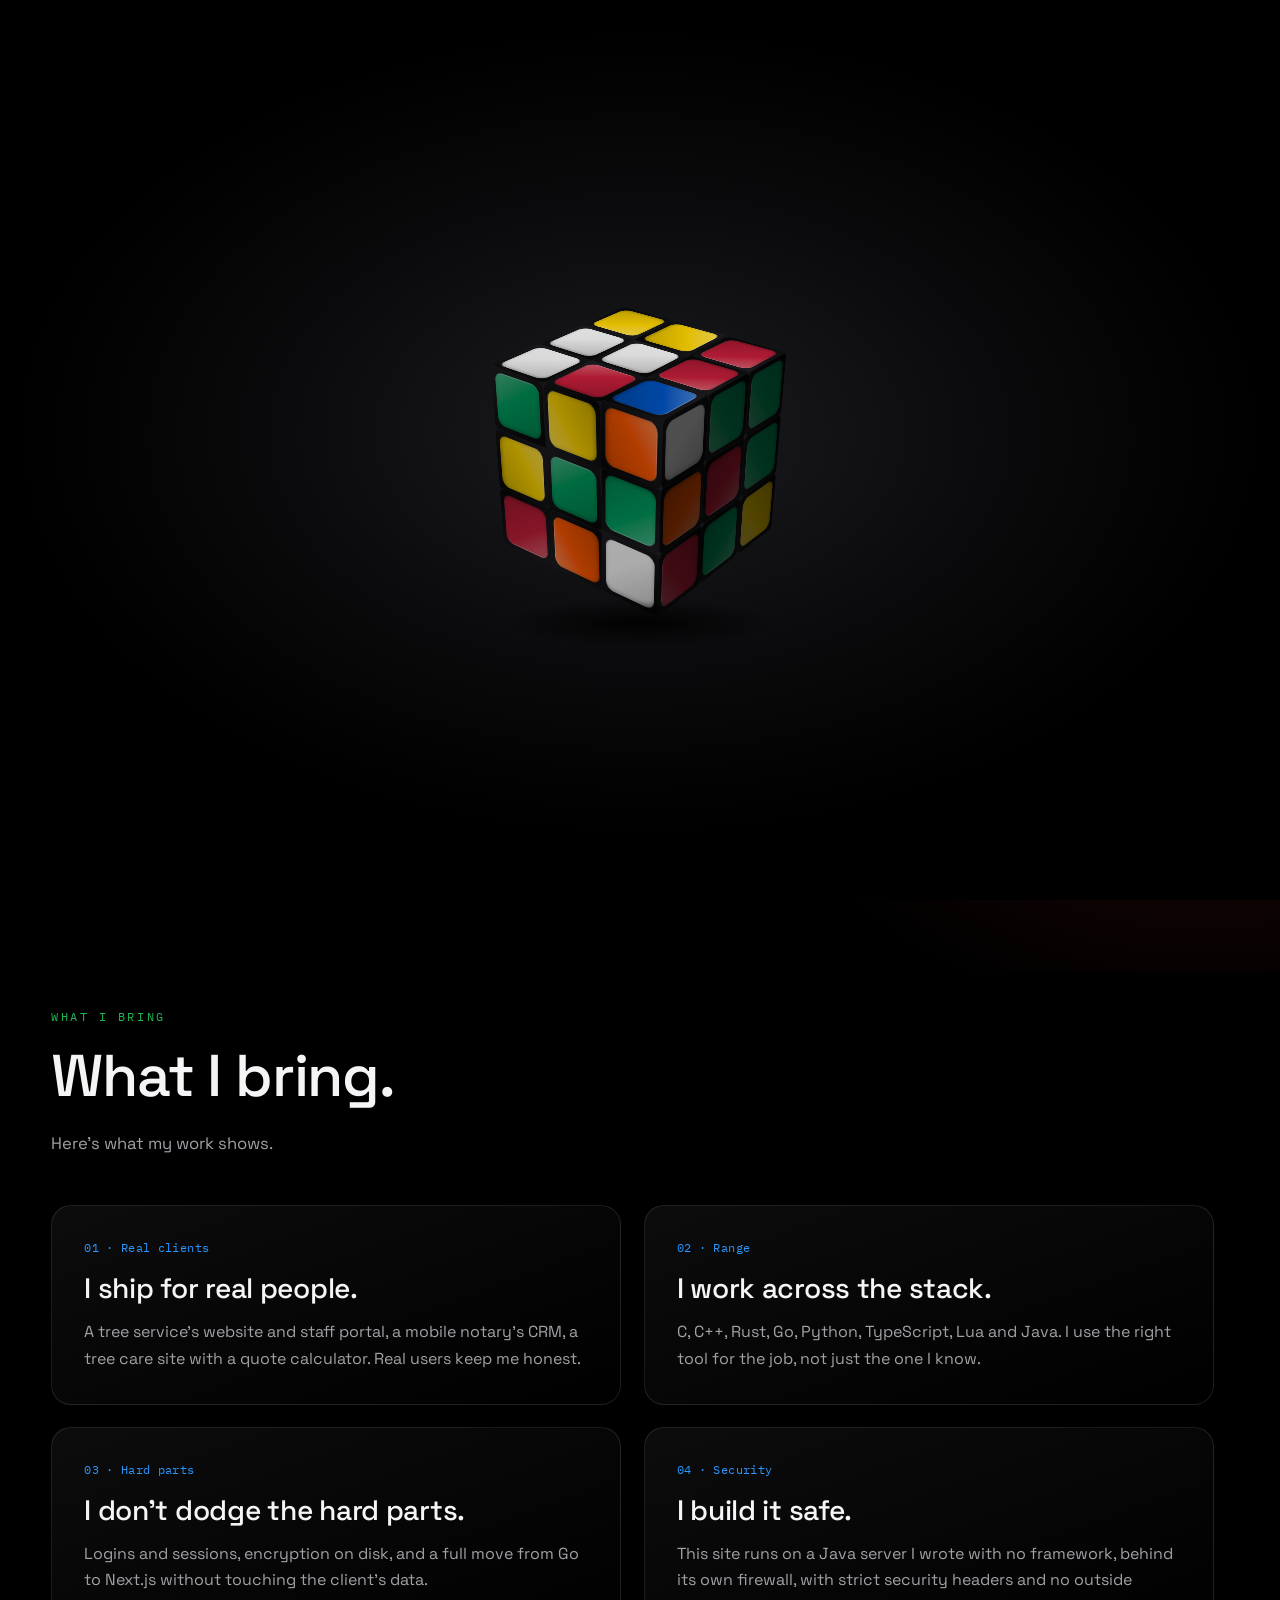
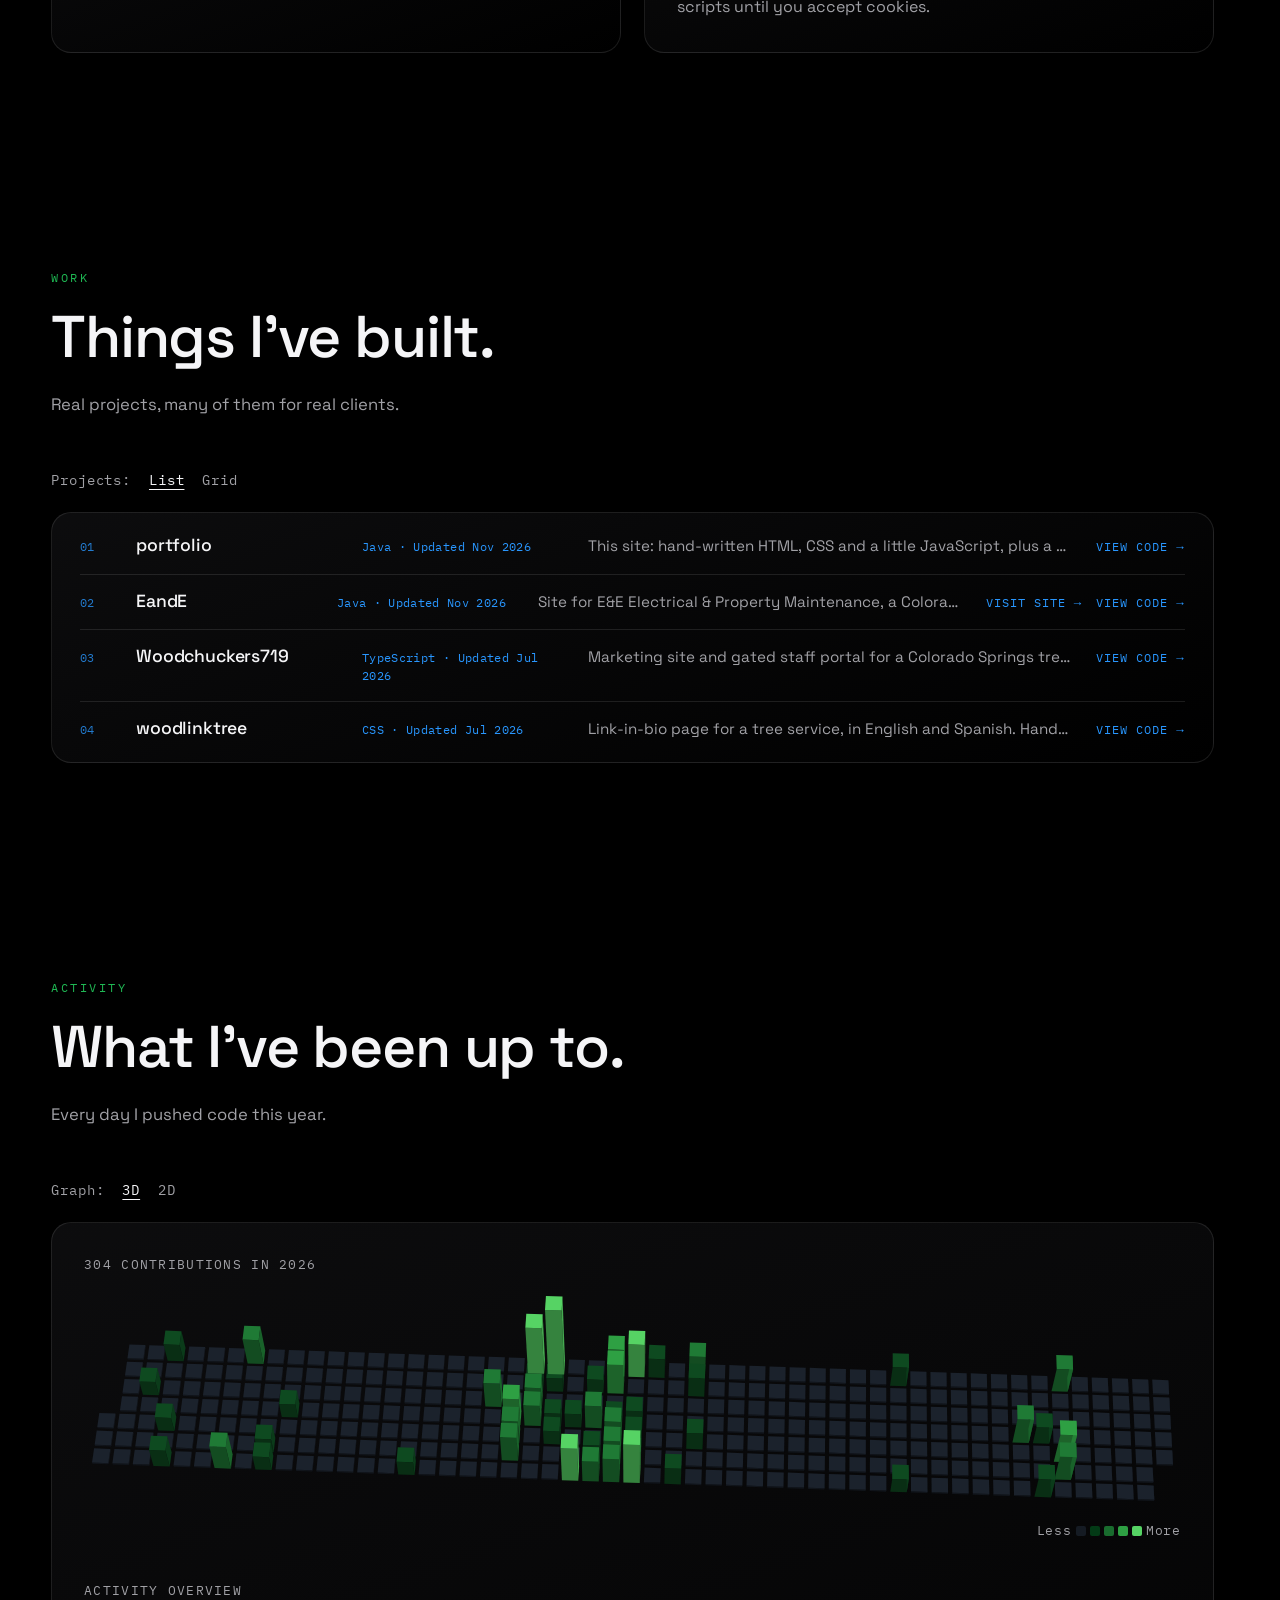
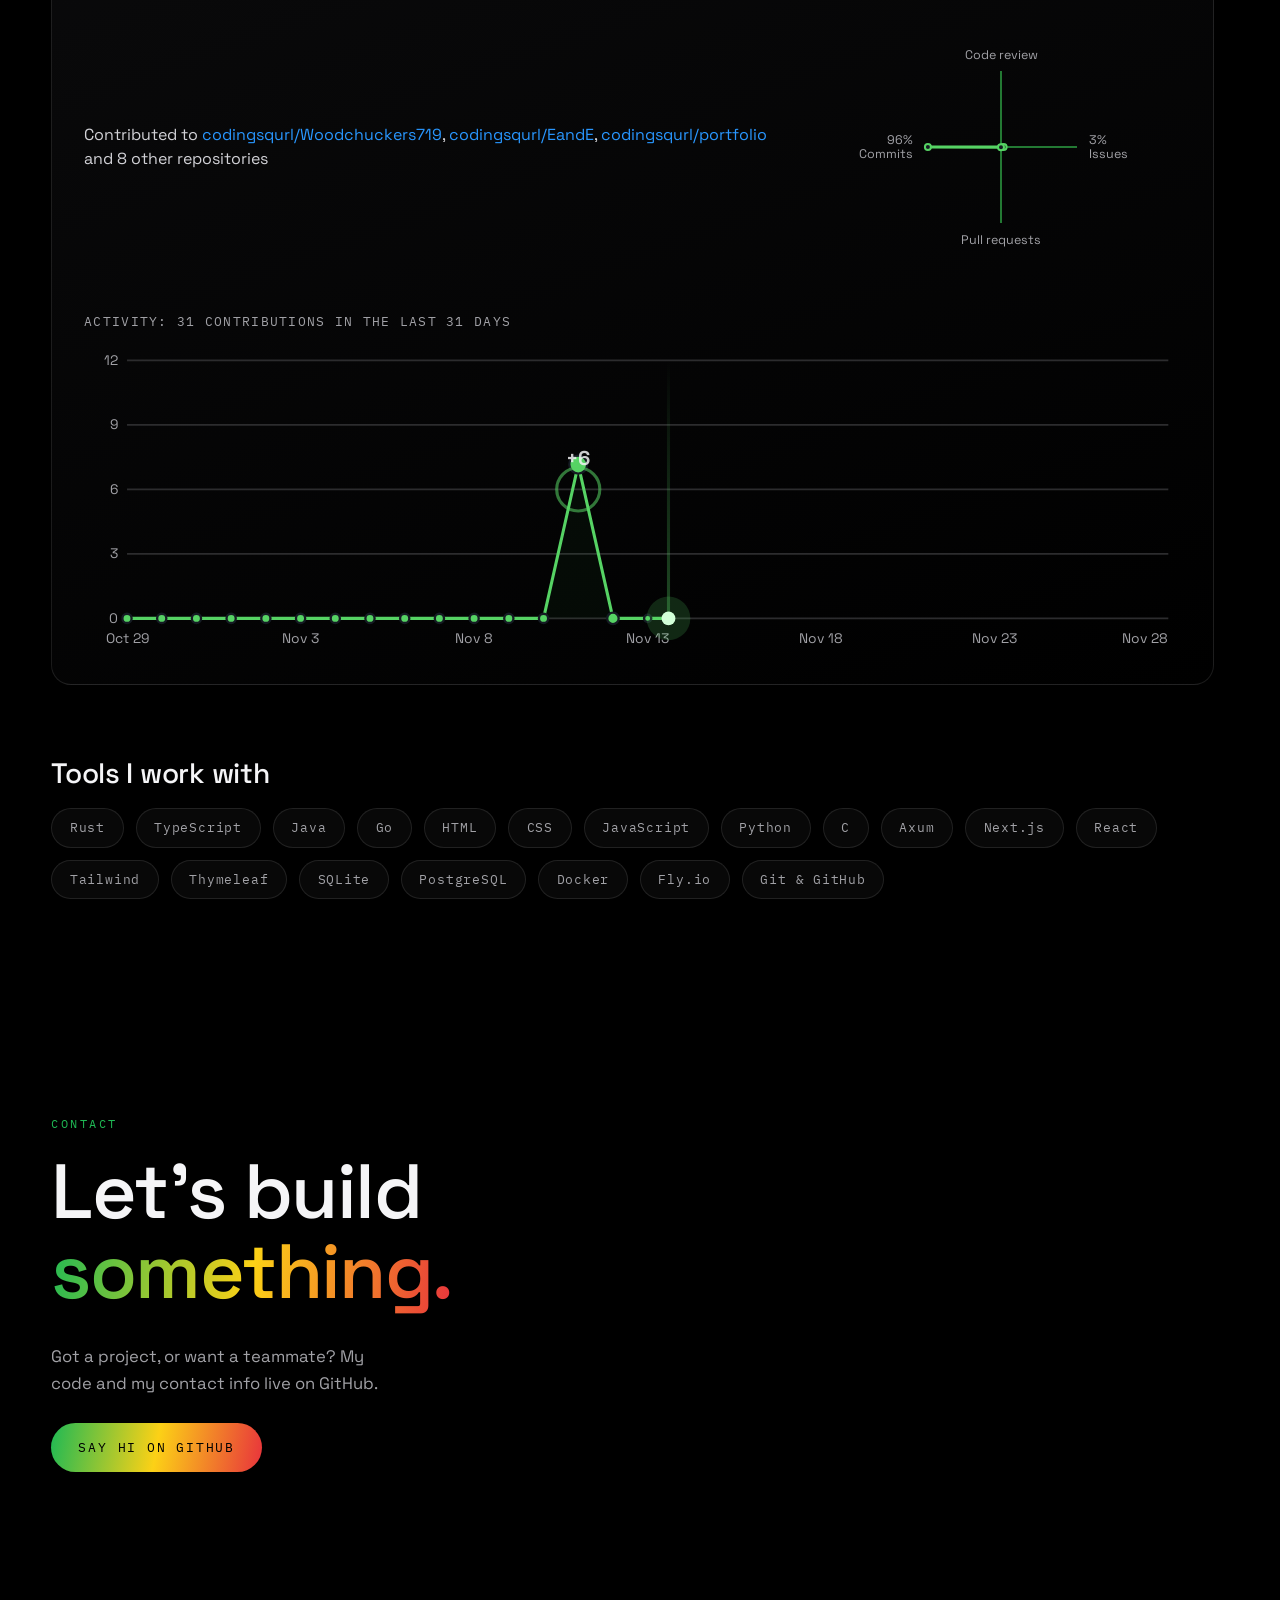
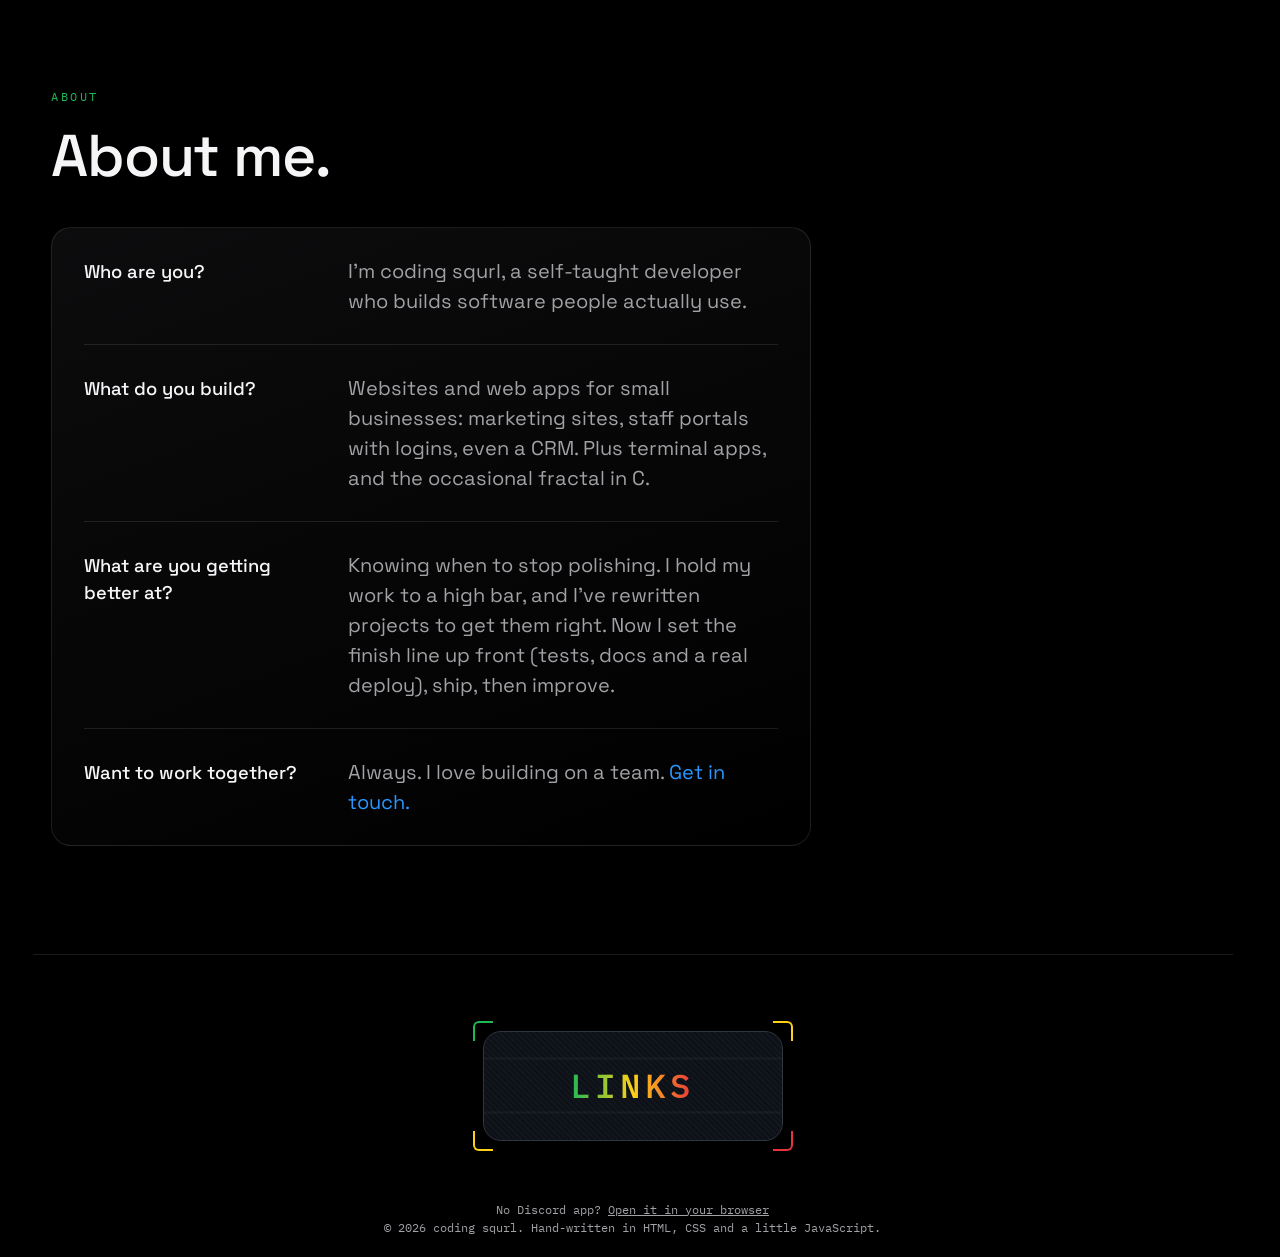
==== commit 941f9291: "Futurist-style restyle in the site's own colours, with a still 3D graph - Layout after futurist-iq.c" ====
--- a/index.html
+++ b/index.html
@@ -5,7 +5,6 @@
   <!-- The <head> holds information ABOUT the page. None of it shows up on the page itself. -->
   <head>
     <meta charset="UTF-8">
-    <meta http-equiv="Content-Security-Policy" content="default-src 'self'; img-src 'self' data: https://*.google-analytics.com https://*.analytics.google.com https://*.googletagmanager.com; style-src 'self'; script-src 'self' https://www.googletagmanager.com; connect-src 'self' https://*.google-analytics.com https://*.analytics.google.com https://*.googletagmanager.com; object-src 'none'; base-uri 'none'; form-action 'none'">
     <!-- This makes the page fit properly on phones. Without it, phones zoom out and everything looks tiny. -->
     <meta name="viewport" content="width=device-width, initial-scale=1.0">
     <!-- The title is the text shown on the browser tab, and the blue link in Google's results.
@@ -17,7 +16,7 @@
     <meta name="author" content="coding squrl">
     <!-- The one official address of this page. If it's ever reachable at more than one
          address, this tells Google which to list, so they don't compete with each other. -->
-    <link rel="canonical" href="https://codingsqurl.github.io/portfolio/">
+    <link rel="canonical" href="https://codingsqurl.fly.dev/">
     <!-- When someone clicks a link off your site, only share your domain, not the full address. -->
     <meta name="referrer" content="strict-origin-when-cross-origin">
     <!-- The little icon on the browser tab. -->
@@ -31,8 +30,8 @@
     <meta property="og:title" content="coding squrl · Self-Taught Full-Stack Developer">
     <meta property="og:description" content="A self-taught full-stack developer building websites, web apps and tools for small businesses in TypeScript, Next.js, Go, Rust and Java.">
     <meta property="og:site_name" content="coding squrl">
-    <meta property="og:url" content="https://codingsqurl.github.io/portfolio/">
-    <meta property="og:image" content="https://codingsqurl.github.io/portfolio/og-image.png">
+    <meta property="og:url" content="https://codingsqurl.fly.dev/">
+    <meta property="og:image" content="https://codingsqurl.fly.dev/og-image.png">
     <meta property="og:image:width" content="1200">
     <meta property="og:image:height" content="630">
     <meta property="og:image:alt" content="Hi, I'm coding squrl. Real software for real small businesses, from the terminal to the web.">
@@ -48,11 +47,11 @@
       "@graph": [
         {
           "@type": "Person",
-          "@id": "https://codingsqurl.github.io/portfolio/#me",
+          "@id": "https://codingsqurl.fly.dev/#me",
           "name": "coding squrl",
           "alternateName": ["coding_squrl", "codingsqurl"],
-          "url": "https://codingsqurl.github.io/portfolio/",
-          "image": "https://codingsqurl.github.io/portfolio/og-image.png",
+          "url": "https://codingsqurl.fly.dev/",
+          "image": "https://codingsqurl.fly.dev/og-image.png",
           "jobTitle": "Full-Stack Developer",
           "description": "Self-taught full-stack developer building websites, web apps and tools for small businesses.",
           "knowsAbout": ["TypeScript", "Next.js", "React", "Go", "Rust", "Java", "Python", "C", "C++", "SQLite", "Web security"],
@@ -65,24 +64,24 @@
         },
         {
           "@type": "WebSite",
-          "@id": "https://codingsqurl.github.io/portfolio/#site",
-          "url": "https://codingsqurl.github.io/portfolio/",
+          "@id": "https://codingsqurl.fly.dev/#site",
+          "url": "https://codingsqurl.fly.dev/",
           "name": "coding squrl",
-          "author": {"@id": "https://codingsqurl.github.io/portfolio/#me"}
+          "author": {"@id": "https://codingsqurl.fly.dev/#me"}
         }
       ]
     }
     </script>
     <!-- This connects our CSS file, which controls how everything looks. -->
-    <link rel="stylesheet" href="style.css?v=07725636">
+    <link rel="stylesheet" href="style.css">
     <!-- Animations: GSAP (a well-known animation library), kept on this site rather than
          loaded from elsewhere, and motion.js, which says what moves. -->
     <script src="gsap.min.js" defer></script>
     <script src="ScrollTrigger.min.js" defer></script>
-    <script src="motion.js?v=f64896ae" defer></script>
+    <script src="motion.js" defer></script>
     <!-- Asks visitors about analytics cookies, and only loads Google Analytics if they say yes.
          "defer" means it waits until the page has loaded, so it never slows the page down. -->
-    <script src="consent.js?v=845dc4ef" defer></script>
+    <script src="consent.js" defer></script>
   </head>
 
   <!-- The <body> holds everything you SEE on the page. -->
@@ -90,11 +89,98 @@
     <!-- For keyboard users: the first Tab shows this, and Enter jumps past the nav. -->
     <a class="skip-link" href="#main">Skip to content</a>
 
+    <!-- From Uiverse.io by lukepadiachy - https://uiverse.io/lukepadiachy/funny-moose-89
+         MIT License, Copyright (c) lukepadiachy (🅿️adi)
+
+         The intro: a scrambled Rubik's cube is the first thing you see. motion.js swaps in
+         a real 3x3, solves it with real layer turns, turns the green side to face you, and
+         flies into the green on its own until the page shows through. It's only there when scripts run and the device hasn't asked
+         for less motion (style.css, "Cube intro"); otherwise you go straight to the page.
+         It's decoration, so screen readers skip it. Each sticker's colour is a class, since
+         the security policy doesn't allow style="" attributes. -->
+    <div class="cube-intro" aria-hidden="true">
+      <div class="cube-intro-loader">
+        <div class="cube-intro-cube">
+          <div class="cube-intro-face cube-intro-front">
+            <div class="cube-intro-sticker cube-red"></div>
+            <div class="cube-intro-sticker cube-yellow"></div>
+            <div class="cube-intro-sticker cube-green"></div>
+            <div class="cube-intro-sticker cube-blue"></div>
+            <div class="cube-intro-sticker cube-white"></div>
+            <div class="cube-intro-sticker cube-yellow"></div>
+            <div class="cube-intro-sticker cube-green"></div>
+            <div class="cube-intro-sticker cube-blue"></div>
+            <div class="cube-intro-sticker cube-red"></div>
+          </div>
+          <div class="cube-intro-face cube-intro-back">
+            <div class="cube-intro-sticker cube-green"></div>
+            <div class="cube-intro-sticker cube-red"></div>
+            <div class="cube-intro-sticker cube-yellow"></div>
+            <div class="cube-intro-sticker cube-blue"></div>
+            <div class="cube-intro-sticker cube-white"></div>
+            <div class="cube-intro-sticker cube-red"></div>
+            <div class="cube-intro-sticker cube-yellow"></div>
+            <div class="cube-intro-sticker cube-green"></div>
+            <div class="cube-intro-sticker cube-blue"></div>
+          </div>
+          <div class="cube-intro-face cube-intro-left">
+            <div class="cube-intro-sticker cube-yellow"></div>
+            <div class="cube-intro-sticker cube-green"></div>
+            <div class="cube-intro-sticker cube-blue"></div>
+            <div class="cube-intro-sticker cube-red"></div>
+            <div class="cube-intro-sticker cube-white"></div>
+            <div class="cube-intro-sticker cube-green"></div>
+            <div class="cube-intro-sticker cube-blue"></div>
+            <div class="cube-intro-sticker cube-yellow"></div>
+            <div class="cube-intro-sticker cube-red"></div>
+          </div>
+          <div class="cube-intro-face cube-intro-right">
+            <div class="cube-intro-sticker cube-green"></div>
+            <div class="cube-intro-sticker cube-red"></div>
+            <div class="cube-intro-sticker cube-yellow"></div>
+            <div class="cube-intro-sticker cube-blue"></div>
+            <div class="cube-intro-sticker cube-white"></div>
+            <div class="cube-intro-sticker cube-red"></div>
+            <div class="cube-intro-sticker cube-yellow"></div>
+            <div class="cube-intro-sticker cube-green"></div>
+            <div class="cube-intro-sticker cube-blue"></div>
+          </div>
+          <div class="cube-intro-face cube-intro-top">
+            <div class="cube-intro-sticker cube-blue"></div>
+            <div class="cube-intro-sticker cube-yellow"></div>
+            <div class="cube-intro-sticker cube-red"></div>
+            <div class="cube-intro-sticker cube-green"></div>
+            <div class="cube-intro-sticker cube-white"></div>
+            <div class="cube-intro-sticker cube-yellow"></div>
+            <div class="cube-intro-sticker cube-red"></div>
+            <div class="cube-intro-sticker cube-green"></div>
+            <div class="cube-intro-sticker cube-blue"></div>
+          </div>
+          <div class="cube-intro-face cube-intro-bottom">
+            <div class="cube-intro-sticker cube-white"></div>
+            <div class="cube-intro-sticker cube-green"></div>
+            <div class="cube-intro-sticker cube-blue"></div>
+            <div class="cube-intro-sticker cube-red"></div>
+            <div class="cube-intro-sticker cube-yellow"></div>
+            <div class="cube-intro-sticker cube-green"></div>
+            <div class="cube-intro-sticker cube-blue"></div>
+            <div class="cube-intro-sticker cube-white"></div>
+            <div class="cube-intro-sticker cube-red"></div>
+          </div>
+        </div>
+      </div>
+    </div>
+
     <!-- A slim navigation bar that sticks to the top while you scroll. -->
     <nav class="site-nav">
       <div class="nav-inner">
         <!-- href="#top" jumps back to the top of the page. -->
-        <a class="brand" href="#top">coding squrl</a>
+        <a class="brand" href="#top">coding<em>_squrl</em></a>
+        <!-- The info bar: a live clock and this year's contribution count, filled in by
+             motion.js (empty, and hidden, without it). Decoration, so screen readers skip
+             them; the count is read out properly in the Activity section. -->
+        <span class="nav-meta nav-clock" aria-hidden="true"></span>
+        <span class="nav-meta nav-count" aria-hidden="true"></span>
         <ul class="nav-links">
           <!-- Each href="#something" jumps to the element with id="something". -->
           <li><a href="#work">Work</a></li>
@@ -104,6 +190,7 @@
                leading / so it also works on the GitHub Pages copy, which lives in /portfolio/. -->
           <li><a href="terminal">Terminal</a></li>
         </ul>
+        <span class="nav-status"><span class="status-dot" aria-hidden="true"></span>Open to work</span>
       </div>
     </nav>
 
@@ -111,15 +198,22 @@
     <header class="hero" id="top">
       <!-- The name is the loudest thing on the page. motion.js types it in like a terminal,
            with a caret, the first time the page loads. Without the script it's just there. -->
+      <!-- Two columns on wide screens, like an editorial spread: the name on the left, the
+           one-line pitch in big type on the right. On phones they stack. -->
+      <div class="hero-grid">
+      <div class="hero-main">
+      <p class="hero-status t-label"><span class="status-dot" aria-hidden="true"></span>Self-taught developer · Open to work</p>
       <h1><span class="hero-hi">Hi, I'm</span> <span class="hero-name">coding_squrl.<span class="hero-caret" aria-hidden="true"></span></span></h1>
-      <p class="hero-sub">I build real software for real small businesses, from the terminal to the web.</p>
       <div class="hero-actions">
         <a class="button" href="#work">See my work</a>
         <a class="link-arrow" href="https://github.com/codingsqurl">View my GitHub</a>
       </div>
       <!-- What I am and that I'm looking, so an employer knows in one glance. The green dot
            is a live "open" light. -->
-      <p class="hero-status"><span class="status-dot" aria-hidden="true"></span>Self-taught developer · Open to work</p>
+      </div>
+      <p class="hero-sub">I build real software for real small businesses, from the terminal to the web.</p>
+      </div>
+      <div class="hero-scroll t-label" aria-hidden="true">Scroll</div>
     </header>
 
     <main id="main">
@@ -129,6 +223,7 @@
            and points at the proof, so it reads as evidence, not bragging. -->
       <section class="band band-grey" id="strengths">
         <div class="band-inner">
+          <p class="t-label">What I bring</p>
           <h2>What I bring.</h2>
           <p class="lead">Here's what my work shows.</p>
 
@@ -161,8 +256,17 @@
       <!-- ===== WORK: project cards ===== -->
       <section class="band band-dark" id="work">
         <div class="band-inner">
+          <p class="t-label">Work</p>
           <h2>Things I've built.</h2>
           <p class="lead lead-dark">Real projects, many of them for real clients.</p>
+
+          <!-- List or Grid: the same projects as rows (the default) or as cards. motion.js
+               shows these buttons and switches the view; without it, you get the cards. -->
+          <div class="view-toggle" role="group" aria-label="Show projects as" data-toggle="projects" hidden>
+            <span class="view-label">Projects:</span>
+            <button type="button" data-view="list" aria-pressed="true">List</button>
+            <button type="button" data-view="grid" aria-pressed="false">Grid</button>
+          </div>
 
           <!-- The grid puts these cards side by side on wide screens and stacks them on phones. -->
           <div class="card-grid">
@@ -174,25 +278,25 @@
               <p class="card-label">Java · Updated Nov 2026</p>
               <h3>portfolio</h3>
               <p>This site: hand-written HTML, CSS and a little JavaScript, plus a Java server I wrote with no framework.</p>
-              <p class="card-links"><a href="https://github.com/codingsqurl/portfolio">View code →</a></p>
+              <p class="card-links"><a href="https://github.com/codingsqurl/portfolio" aria-label="View the code for portfolio">View code →</a></p>
             </article>
             <article class="card">
               <p class="card-label">Java · Updated Nov 2026</p>
               <h3>EandE</h3>
               <p>Site for E&amp;E Electrical &amp; Property Maintenance, a Colorado Springs electrician and property maintenance crew. Hand-written HTML and CSS with no JavaScript, served by a JDK-only Java server with its own firewall.</p>
-              <p class="card-links"><a href="https://codingsqurl.github.io/EandE/">Visit site →</a> <a href="https://github.com/codingsqurl/EandE">View code →</a></p>
+              <p class="card-links"><a href="https://codingsqurl.github.io/EandE/">Visit site →</a> <a href="https://github.com/codingsqurl/EandE" aria-label="View the code for EandE">View code →</a></p>
             </article>
             <article class="card">
               <p class="card-label">TypeScript · Updated Jul 2026</p>
               <h3>Woodchuckers719</h3>
               <p>Marketing site and gated staff portal for a Colorado Springs tree service. A Next.js port of the original Go server, running on the same SQLite database.</p>
-              <p class="card-links"><a href="https://github.com/codingsqurl/Woodchuckers719">View code →</a></p>
+              <p class="card-links"><a href="https://github.com/codingsqurl/Woodchuckers719" aria-label="View the code for Woodchuckers719">View code →</a></p>
             </article>
             <article class="card">
               <p class="card-label">CSS · Updated Jul 2026</p>
               <h3>woodlinktree</h3>
               <p>Link-in-bio page for a tree service, in English and Spanish. Hand-written HTML and CSS, with no framework or build step.</p>
-              <p class="card-links"><a href="https://github.com/codingsqurl/woodlinktree">View code →</a></p>
+              <p class="card-links"><a href="https://github.com/codingsqurl/woodlinktree" aria-label="View the code for woodlinktree">View code →</a></p>
             </article>
             <!-- /GITHUB-PROJECTS -->
           </div>
@@ -202,29 +306,38 @@
       <!-- ===== ACTIVITY: my GitHub contribution graph + skills ===== -->
       <section class="band band-grey" id="activity">
         <div class="band-inner">
+          <p class="t-label">Activity</p>
           <h2>What I've been up to.</h2>
           <p class="lead">Every day I pushed code this year.</p>
 
           <!-- My GitHub activity for the past year. The server draws it fresh from GitHub;
                what's saved between these comments is the backup. Don't edit it by hand.
                All three graphs sit in one solid panel, like a block of my GitHub profile. -->
+          <!-- 2D or 3D: the year as the usual squares, or as a skyline of blocks you can spin
+               (drawn by motion.js). The buttons only show when the script runs. -->
+          <div class="view-toggle" role="group" aria-label="Show the contribution graph as" data-toggle="graph" hidden>
+            <span class="view-label">Graph:</span>
+            <button type="button" data-view="3d" aria-pressed="true">3D</button>
+            <button type="button" data-view="2d" aria-pressed="false">2D</button>
+          </div>
+
           <div class="github-panel">
           <!-- GITHUB-CONTRIBUTIONS -->
             <figure class="contrib">
-              <figcaption>303 contributions in 2026</figcaption>
-              <div class="contrib-scroll" tabindex="0" role="region" aria-label="Contribution graph, scrolls sideways"><svg viewBox="0 0 714 104" role="img" aria-label="GitHub contribution graph: 303 contributions in 2026"><text x="28" y="10">Jan</text><text x="93" y="10">Feb</text><text x="145" y="10">Mar</text><text x="210" y="10">Apr</text><text x="262" y="10">May</text><text x="327" y="10">Jun</text><text x="379" y="10">Jul</text><text x="431" y="10">Aug</text><text x="496" y="10">Sep</text><text x="548" y="10">Oct</text><text x="600" y="10">Nov</text><text x="665" y="10">Dec</text><text x="0" y="38">Mon</text><text x="0" y="64">Wed</text><text x="0" y="90">Fri</text><rect class="contrib-l0" x="28" y="68" width="10" height="10" rx="2"><title>No contributions on January 1st.</title></rect><rect class="contrib-l0" x="28" y="81" width="10" height="10" rx="2"><title>No contributions on January 2nd.</title></rect><rect class="contrib-l0" x="28" y="94" width="10" height="10" rx="2"><title>No contributions on January 3rd.</title></rect><rect class="contrib-l0" x="41" y="16" width="10" height="10" rx="2"><title>No contributions on January 4th.</title></rect><rect class="contrib-l0" x="41" y="29" width="10" height="10" rx="2"><title>No contributions on January 5th.</title></rect><rect class="contrib-l0" x="41" y="42" width="10" height="10" rx="2"><title>No contributions on January 6th.</title></rect><rect class="contrib-l0" x="41" y="55" width="10" height="10" rx="2"><title>No contributions on January 7th.</title></rect><rect class="contrib-l0" x="41" y="68" width="10" height="10" rx="2"><title>No contributions on January 8th.</title></rect><rect class="contrib-l0" x="41" y="81" width="10" height="10" rx="2"><title>No contributions on January 9th.</title></rect><rect class="contrib-l0" x="41" y="94" width="10" height="10" rx="2"><title>No contributions on January 10th.</title></rect><rect class="contrib-l0" x="54" y="16" width="10" height="10" rx="2"><title>No contributions on January 11th.</title></rect><rect class="contrib-l0" x="54" y="29" width="10" height="10" rx="2"><title>No contributions on January 12th.</title></rect><rect class="contrib-l1" x="54" y="42" width="10" height="10" rx="2"><title>1 contribution on January 13th.</title></rect><rect class="contrib-l0" x="54" y="55" width="10" height="10" rx="2"><title>No contributions on January 14th.</title></rect><rect class="contrib-l0" x="54" y="68" width="10" height="10" rx="2"><title>No contributions on January 15th.</title></rect><rect class="contrib-l0" x="54" y="81" width="10" height="10" rx="2"><title>No contributions on January 16th.</title></rect><rect class="contrib-l0" x="54" y="94" width="10" height="10" rx="2"><title>No contributions on January 17th.</title></rect><rect class="contrib-l1" x="67" y="16" width="10" height="10" rx="2"><title>2 contributions on January 18th.</title></rect><rect class="contrib-l0" x="67" y="29" width="10" height="10" rx="2"><title>No contributions on January 19th.</title></rect><rect class="contrib-l0" x="67" y="42" width="10" height="10" rx="2"><title>No contributions on January 20th.</title></rect><rect class="contrib-l0" x="67" y="55" width="10" height="10" rx="2"><title>No contributions on January 21st.</title></rect><rect class="contrib-l1" x="67" y="68" width="10" height="10" rx="2"><title>1 contribution on January 22nd.</title></rect><rect class="contrib-l0" x="67" y="81" width="10" height="10" rx="2"><title>No contributions on January 23rd.</title></rect><rect class="contrib-l1" x="67" y="94" width="10" height="10" rx="2"><title>2 contributions on January 24th.</title></rect><rect class="contrib-l0" x="80" y="16" width="10" height="10" rx="2"><title>No contributions on January 25th.</title></rect><rect class="contrib-l0" x="80" y="29" width="10" height="10" rx="2"><title>No contributions on January 26th.</title></rect><rect class="contrib-l0" x="80" y="42" width="10" height="10" rx="2"><title>No contributions on January 27th.</title></rect><rect class="contrib-l0" x="80" y="55" width="10" height="10" rx="2"><title>No contributions on January 28th.</title></rect><rect class="contrib-l0" x="80" y="68" width="10" height="10" rx="2"><title>No contributions on January 29th.</title></rect><rect class="contrib-l0" x="80" y="81" width="10" height="10" rx="2"><title>No contributions on January 30th.</title></rect><rect class="contrib-l0" x="80" y="94" width="10" height="10" rx="2"><title>No contributions on January 31st.</title></rect><rect class="contrib-l0" x="93" y="16" width="10" height="10" rx="2"><title>No contributions on February 1st.</title></rect><rect class="contrib-l0" x="93" y="29" width="10" height="10" rx="2"><title>No contributions on February 2nd.</title></rect><rect class="contrib-l0" x="93" y="42" width="10" height="10" rx="2"><title>No contributions on February 3rd.</title></rect><rect class="contrib-l0" x="93" y="55" width="10" height="10" rx="2"><title>No contributions on February 4th.</title></rect><rect class="contrib-l0" x="93" y="68" width="10" height="10" rx="2"><title>No contributions on February 5th.</title></rect><rect class="contrib-l0" x="93" y="81" width="10" height="10" rx="2"><title>No contributions on February 6th.</title></rect><rect class="contrib-l0" x="93" y="94" width="10" height="10" rx="2"><title>No contributions on February 7th.</title></rect><rect class="contrib-l0" x="106" y="16" width="10" height="10" rx="2"><title>No contributions on February 8th.</title></rect><rect class="contrib-l0" x="106" y="29" width="10" height="10" rx="2"><title>No contributions on February 9th.</title></rect><rect class="contrib-l0" x="106" y="42" width="10" height="10" rx="2"><title>No contributions on February 10th.</title></rect><rect class="contrib-l0" x="106" y="55" width="10" height="10" rx="2"><title>No contributions on February 11th.</title></rect><rect class="contrib-l0" x="106" y="68" width="10" height="10" rx="2"><title>No contributions on February 12th.</title></rect><rect class="contrib-l0" x="106" y="81" width="10" height="10" rx="2"><title>No contributions on February 13th.</title></rect><rect class="contrib-l2" x="106" y="94" width="10" height="10" rx="2"><title>5 contributions on February 14th.</title></rect><rect class="contrib-l2" x="119" y="16" width="10" height="10" rx="2"><title>6 contributions on February 15th.</title></rect><rect class="contrib-l0" x="119" y="29" width="10" height="10" rx="2"><title>No contributions on February 16th.</title></rect><rect class="contrib-l0" x="119" y="42" width="10" height="10" rx="2"><title>No contributions on February 17th.</title></rect><rect class="contrib-l0" x="119" y="55" width="10" height="10" rx="2"><title>No contributions on February 18th.</title></rect><rect class="contrib-l0" x="119" y="68" width="10" height="10" rx="2"><title>No contributions on February 19th.</title></rect><rect class="contrib-l0" x="119" y="81" width="10" height="10" rx="2"><title>No contributions on February 20th.</title></rect><rect class="contrib-l0" x="119" y="94" width="10" height="10" rx="2"><title>No contributions on February 21st.</title></rect><rect class="contrib-l0" x="132" y="16" width="10" height="10" rx="2"><title>No contributions on February 22nd.</title></rect><rect class="contrib-l0" x="132" y="29" width="10" height="10" rx="2"><title>No contributions on February 23rd.</title></rect><rect class="contrib-l0" x="132" y="42" width="10" height="10" rx="2"><title>No contributions on February 24th.</title></rect><rect class="contrib-l0" x="132" y="55" width="10" height="10" rx="2"><title>No contributions on February 25th.</title></rect><rect class="contrib-l0" x="132" y="68" width="10" height="10" rx="2"><title>No contributions on February 26th.</title></rect><rect class="contrib-l1" x="132" y="81" width="10" height="10" rx="2"><title>1 contribution on February 27th.</title></rect><rect class="contrib-l1" x="132" y="94" width="10" height="10" rx="2"><title>1 contribution on February 28th.</title></rect><rect class="contrib-l0" x="145" y="16" width="10" height="10" rx="2"><title>No contributions on March 1st.</title></rect><rect class="contrib-l0" x="145" y="29" width="10" height="10" rx="2"><title>No contributions on March 2nd.</title></rect><rect class="contrib-l0" x="145" y="42" width="10" height="10" rx="2"><title>No contributions on March 3rd.</title></rect><rect class="contrib-l1" x="145" y="55" width="10" height="10" rx="2"><title>1 contribution on March 4th.</title></rect><rect class="contrib-l0" x="145" y="68" width="10" height="10" rx="2"><title>No contributions on March 5th.</title></rect><rect class="contrib-l0" x="145" y="81" width="10" height="10" rx="2"><title>No contributions on March 6th.</title></rect><rect class="contrib-l0" x="145" y="94" width="10" height="10" rx="2"><title>No contributions on March 7th.</title></rect><rect class="contrib-l0" x="158" y="16" width="10" height="10" rx="2"><title>No contributions on March 8th.</title></rect><rect class="contrib-l0" x="158" y="29" width="10" height="10" rx="2"><title>No contributions on March 9th.</title></rect><rect class="contrib-l0" x="158" y="42" width="10" height="10" rx="2"><title>No contributions on March 10th.</title></rect><rect class="contrib-l0" x="158" y="55" width="10" height="10" rx="2"><title>No contributions on March 11th.</title></rect><rect class="contrib-l0" x="158" y="68" width="10" height="10" rx="2"><title>No contributions on March 12th.</title></rect><rect class="contrib-l0" x="158" y="81" width="10" height="10" rx="2"><title>No contributions on March 13th.</title></rect><rect class="contrib-l0" x="158" y="94" width="10" height="10" rx="2"><title>No contributions on March 14th.</title></rect><rect class="contrib-l0" x="171" y="16" width="10" height="10" rx="2"><title>No contributions on March 15th.</title></rect><rect class="contrib-l0" x="171" y="29" width="10" height="10" rx="2"><title>No contributions on March 16th.</title></rect><rect class="contrib-l0" x="171" y="42" width="10" height="10" rx="2"><title>No contributions on March 17th.</title></rect><rect class="contrib-l0" x="171" y="55" width="10" height="10" rx="2"><title>No contributions on March 18th.</title></rect><rect class="contrib-l0" x="171" y="68" width="10" height="10" rx="2"><title>No contributions on March 19th.</title></rect><rect class="contrib-l0" x="171" y="81" width="10" height="10" rx="2"><title>No contributions on March 20th.</title></rect><rect class="contrib-l0" x="171" y="94" width="10" height="10" rx="2"><title>No contributions on March 21st.</title></rect><rect class="contrib-l0" x="184" y="16" width="10" height="10" rx="2"><title>No contributions on March 22nd.</title></rect><rect class="contrib-l0" x="184" y="29" width="10" height="10" rx="2"><title>No contributions on March 23rd.</title></rect><rect class="contrib-l0" x="184" y="42" width="10" height="10" rx="2"><title>No contributions on March 24th.</title></rect><rect class="contrib-l0" x="184" y="55" width="10" height="10" rx="2"><title>No contributions on March 25th.</title></rect><rect class="contrib-l0" x="184" y="68" width="10" height="10" rx="2"><title>No contributions on March 26th.</title></rect><rect class="contrib-l0" x="184" y="81" width="10" height="10" rx="2"><title>No contributions on March 27th.</title></rect><rect class="contrib-l0" x="184" y="94" width="10" height="10" rx="2"><title>No contributions on March 28th.</title></rect><rect class="contrib-l0" x="197" y="16" width="10" height="10" rx="2"><title>No contributions on March 29th.</title></rect><rect class="contrib-l0" x="197" y="29" width="10" height="10" rx="2"><title>No contributions on March 30th.</title></rect><rect class="contrib-l0" x="197" y="42" width="10" height="10" rx="2"><title>No contributions on March 31st.</title></rect><rect class="contrib-l0" x="197" y="55" width="10" height="10" rx="2"><title>No contributions on April 1st.</title></rect><rect class="contrib-l0" x="197" y="68" width="10" height="10" rx="2"><title>No contributions on April 2nd.</title></rect><rect class="contrib-l0" x="197" y="81" width="10" height="10" rx="2"><title>No contributions on April 3rd.</title></rect><rect class="contrib-l0" x="197" y="94" width="10" height="10" rx="2"><title>No contributions on April 4th.</title></rect><rect class="contrib-l0" x="210" y="16" width="10" height="10" rx="2"><title>No contributions on April 5th.</title></rect><rect class="contrib-l0" x="210" y="29" width="10" height="10" rx="2"><title>No contributions on April 6th.</title></rect><rect class="contrib-l0" x="210" y="42" width="10" height="10" rx="2"><title>No contributions on April 7th.</title></rect><rect class="contrib-l0" x="210" y="55" width="10" height="10" rx="2"><title>No contributions on April 8th.</title></rect><rect class="contrib-l0" x="210" y="68" width="10" height="10" rx="2"><title>No contributions on April 9th.</title></rect><rect class="contrib-l0" x="210" y="81" width="10" height="10" rx="2"><title>No contributions on April 10th.</title></rect><rect class="contrib-l0" x="210" y="94" width="10" height="10" rx="2"><title>No contributions on April 11th.</title></rect><rect class="contrib-l0" x="223" y="16" width="10" height="10" rx="2"><title>No contributions on April 12th.</title></rect><rect class="contrib-l0" x="223" y="29" width="10" height="10" rx="2"><title>No contributions on April 13th.</title></rect><rect class="contrib-l0" x="223" y="42" width="10" height="10" rx="2"><title>No contributions on April 14th.</title></rect><rect class="contrib-l0" x="223" y="55" width="10" height="10" rx="2"><title>No contributions on April 15th.</title></rect><rect class="contrib-l0" x="223" y="68" width="10" height="10" rx="2"><title>No contributions on April 16th.</title></rect><rect class="contrib-l0" x="223" y="81" width="10" height="10" rx="2"><title>No contributions on April 17th.</title></rect><rect class="contrib-l1" x="223" y="94" width="10" height="10" rx="2"><title>1 contribution on April 18th.</title></rect><rect class="contrib-l0" x="236" y="16" width="10" height="10" rx="2"><title>No contributions on April 19th.</title></rect><rect class="contrib-l0" x="236" y="29" width="10" height="10" rx="2"><title>No contributions on April 20th.</title></rect><rect class="contrib-l0" x="236" y="42" width="10" height="10" rx="2"><title>No contributions on April 21st.</title></rect><rect class="contrib-l0" x="236" y="55" width="10" height="10" rx="2"><title>No contributions on April 22nd.</title></rect><rect class="contrib-l0" x="236" y="68" width="10" height="10" rx="2"><title>No contributions on April 23rd.</title></rect><rect class="contrib-l0" x="236" y="81" width="10" height="10" rx="2"><title>No contributions on April 24th.</title></rect><rect class="contrib-l0" x="236" y="94" width="10" height="10" rx="2"><title>No contributions on April 25th.</title></rect><rect class="contrib-l0" x="249" y="16" width="10" height="10" rx="2"><title>No contributions on April 26th.</title></rect><rect class="contrib-l0" x="249" y="29" width="10" height="10" rx="2"><title>No contributions on April 27th.</title></rect><rect class="contrib-l0" x="249" y="42" width="10" height="10" rx="2"><title>No contributions on April 28th.</title></rect><rect class="contrib-l0" x="249" y="55" width="10" height="10" rx="2"><title>No contributions on April 29th.</title></rect><rect class="contrib-l0" x="249" y="68" width="10" height="10" rx="2"><title>No contributions on April 30th.</title></rect><rect class="contrib-l0" x="249" y="81" width="10" height="10" rx="2"><title>No contributions on May 1st.</title></rect><rect class="contrib-l0" x="249" y="94" width="10" height="10" rx="2"><title>No contributions on May 2nd.</title></rect><rect class="contrib-l0" x="262" y="16" width="10" height="10" rx="2"><title>No contributions on May 3rd.</title></rect><rect class="contrib-l0" x="262" y="29" width="10" height="10" rx="2"><title>No contributions on May 4th.</title></rect><rect class="contrib-l0" x="262" y="42" width="10" height="10" rx="2"><title>No contributions on May 5th.</title></rect><rect class="contrib-l0" x="262" y="55" width="10" height="10" rx="2"><title>No contributions on May 6th.</title></rect><rect class="contrib-l0" x="262" y="68" width="10" height="10" rx="2"><title>No contributions on May 7th.</title></rect><rect class="contrib-l0" x="262" y="81" width="10" height="10" rx="2"><title>No contributions on May 8th.</title></rect><rect class="contrib-l0" x="262" y="94" width="10" height="10" rx="2"><title>No contributions on May 9th.</title></rect><rect class="contrib-l0" x="275" y="16" width="10" height="10" rx="2"><title>No contributions on May 10th.</title></rect><rect class="contrib-l0" x="275" y="29" width="10" height="10" rx="2"><title>No contributions on May 11th.</title></rect><rect class="contrib-l2" x="275" y="42" width="10" height="10" rx="2"><title>6 contributions on May 12th.</title></rect><rect class="contrib-l0" x="275" y="55" width="10" height="10" rx="2"><title>No contributions on May 13th.</title></rect><rect class="contrib-l0" x="275" y="68" width="10" height="10" rx="2"><title>No contributions on May 14th.</title></rect><rect class="contrib-l0" x="275" y="81" width="10" height="10" rx="2"><title>No contributions on May 15th.</title></rect><rect class="contrib-l0" x="275" y="94" width="10" height="10" rx="2"><title>No contributions on May 16th.</title></rect><rect class="contrib-l0" x="288" y="16" width="10" height="10" rx="2"><title>No contributions on May 17th.</title></rect><rect class="contrib-l0" x="288" y="29" width="10" height="10" rx="2"><title>No contributions on May 18th.</title></rect><rect class="contrib-l0" x="288" y="42" width="10" height="10" rx="2"><title>No contributions on May 19th.</title></rect><rect class="contrib-l3" x="288" y="55" width="10" height="10" rx="2"><title>8 contributions on May 20th.</title></rect><rect class="contrib-l2" x="288" y="68" width="10" height="10" rx="2"><title>5 contributions on May 21st.</title></rect><rect class="contrib-l2" x="288" y="81" width="10" height="10" rx="2"><title>6 contributions on May 22nd.</title></rect><rect class="contrib-l0" x="288" y="94" width="10" height="10" rx="2"><title>No contributions on May 23rd.</title></rect><rect class="contrib-l4" x="301" y="16" width="10" height="10" rx="2"><title>29 contributions on May 24th.</title></rect><rect class="contrib-l1" x="301" y="29" width="10" height="10" rx="2"><title>1 contribution on May 25th.</title></rect><rect class="contrib-l2" x="301" y="42" width="10" height="10" rx="2"><title>4 contributions on May 26th.</title></rect><rect class="contrib-l2" x="301" y="55" width="10" height="10" rx="2"><title>4 contributions on May 27th.</title></rect><rect class="contrib-l0" x="301" y="68" width="10" height="10" rx="2"><title>No contributions on May 28th.</title></rect><rect class="contrib-l0" x="301" y="81" width="10" height="10" rx="2"><title>No contributions on May 29th.</title></rect><rect class="contrib-l0" x="301" y="94" width="10" height="10" rx="2"><title>No contributions on May 30th.</title></rect><rect class="contrib-l4" x="314" y="16" width="10" height="10" rx="2"><title>61 contributions on May 31st.</title></rect><rect class="contrib-l1" x="314" y="29" width="10" height="10" rx="2"><title>1 contribution on June 1st.</title></rect><rect class="contrib-l0" x="314" y="42" width="10" height="10" rx="2"><title>No contributions on June 2nd.</title></rect><rect class="contrib-l1" x="314" y="55" width="10" height="10" rx="2"><title>1 contribution on June 3rd.</title></rect><rect class="contrib-l1" x="314" y="68" width="10" height="10" rx="2"><title>1 contribution on June 4th.</title></rect><rect class="contrib-l0" x="314" y="81" width="10" height="10" rx="2"><title>No contributions on June 5th.</title></rect><rect class="contrib-l0" x="314" y="94" width="10" height="10" rx="2"><title>No contributions on June 6th.</title></rect><rect class="contrib-l0" x="327" y="16" width="10" height="10" rx="2"><title>No contributions on June 7th.</title></rect><rect class="contrib-l0" x="327" y="29" width="10" height="10" rx="2"><title>No contributions on June 8th.</title></rect><rect class="contrib-l0" x="327" y="42" width="10" height="10" rx="2"><title>No contributions on June 9th.</title></rect><rect class="contrib-l1" x="327" y="55" width="10" height="10" rx="2"><title>1 contribution on June 10th.</title></rect><rect class="contrib-l0" x="327" y="68" width="10" height="10" rx="2"><title>No contributions on June 11th.</title></rect><rect class="contrib-l0" x="327" y="81" width="10" height="10" rx="2"><title>No contributions on June 12th.</title></rect><rect class="contrib-l4" x="327" y="94" width="10" height="10" rx="2"><title>14 contributions on June 13th.</title></rect><rect class="contrib-l0" x="340" y="16" width="10" height="10" rx="2"><title>No contributions on June 14th.</title></rect><rect class="contrib-l1" x="340" y="29" width="10" height="10" rx="2"><title>1 contribution on June 15th.</title></rect><rect class="contrib-l0" x="340" y="42" width="10" height="10" rx="2"><title>No contributions on June 16th.</title></rect><rect class="contrib-l2" x="340" y="55" width="10" height="10" rx="2"><title>5 contributions on June 17th.</title></rect><rect class="contrib-l0" x="340" y="68" width="10" height="10" rx="2"><title>No contributions on June 18th.</title></rect><rect class="contrib-l1" x="340" y="81" width="10" height="10" rx="2"><title>3 contributions on June 19th.</title></rect><rect class="contrib-l2" x="340" y="94" width="10" height="10" rx="2"><title>4 contributions on June 20th.</title></rect><rect class="contrib-l3" x="353" y="16" width="10" height="10" rx="2"><title>8 contributions on June 21st.</title></rect><rect class="contrib-l3" x="353" y="29" width="10" height="10" rx="2"><title>10 contributions on June 22nd.</title></rect><rect class="contrib-l0" x="353" y="42" width="10" height="10" rx="2"><title>No contributions on June 23rd.</title></rect><rect class="contrib-l1" x="353" y="55" width="10" height="10" rx="2"><title>1 contribution on June 24th.</title></rect><rect class="contrib-l2" x="353" y="68" width="10" height="10" rx="2"><title>7 contributions on June 25th.</title></rect><rect class="contrib-l2" x="353" y="81" width="10" height="10" rx="2"><title>6 contributions on June 26th.</title></rect><rect class="contrib-l2" x="353" y="94" width="10" height="10" rx="2"><title>6 contributions on June 27th.</title></rect><rect class="contrib-l4" x="366" y="16" width="10" height="10" rx="2"><title>13 contributions on June 28th.</title></rect><rect class="contrib-l0" x="366" y="29" width="10" height="10" rx="2"><title>No contributions on June 29th.</title></rect><rect class="contrib-l0" x="366" y="42" width="10" height="10" rx="2"><title>No contributions on June 30th.</title></rect><rect class="contrib-l1" x="366" y="55" width="10" height="10" rx="2"><title>3 contributions on July 1st.</title></rect><rect class="contrib-l1" x="366" y="68" width="10" height="10" rx="2"><title>2 contributions on July 2nd.</title></rect><rect class="contrib-l1" x="366" y="81" width="10" height="10" rx="2"><title>1 contribution on July 3rd.</title></rect><rect class="contrib-l4" x="366" y="94" width="10" height="10" rx="2"><title>21 contributions on July 4th.</title></rect><rect class="contrib-l1" x="379" y="16" width="10" height="10" rx="2"><title>3 contributions on July 5th.</title></rect><rect class="contrib-l0" x="379" y="29" width="10" height="10" rx="2"><title>No contributions on July 6th.</title></rect><rect class="contrib-l0" x="379" y="42" width="10" height="10" rx="2"><title>No contributions on July 7th.</title></rect><rect class="contrib-l0" x="379" y="55" width="10" height="10" rx="2"><title>No contributions on July 8th.</title></rect><rect class="contrib-l0" x="379" y="68" width="10" height="10" rx="2"><title>No contributions on July 9th.</title></rect><rect class="contrib-l0" x="379" y="81" width="10" height="10" rx="2"><title>No contributions on July 10th.</title></rect><rect class="contrib-l0" x="379" y="94" width="10" height="10" rx="2"><title>No contributions on July 11th.</title></rect><rect class="contrib-l0" x="392" y="16" width="10" height="10" rx="2"><title>No contributions on July 12th.</title></rect><rect class="contrib-l0" x="392" y="29" width="10" height="10" rx="2"><title>No contributions on July 13th.</title></rect><rect class="contrib-l0" x="392" y="42" width="10" height="10" rx="2"><title>No contributions on July 14th.</title></rect><rect class="contrib-l0" x="392" y="55" width="10" height="10" rx="2"><title>No contributions on July 15th.</title></rect><rect class="contrib-l0" x="392" y="68" width="10" height="10" rx="2"><title>No contributions on July 16th.</title></rect><rect class="contrib-l0" x="392" y="81" width="10" height="10" rx="2"><title>No contributions on July 17th.</title></rect><rect class="contrib-l1" x="392" y="94" width="10" height="10" rx="2"><title>2 contributions on July 18th.</title></rect><rect class="contrib-l2" x="405" y="16" width="10" height="10" rx="2"><title>5 contributions on July 19th.</title></rect><rect class="contrib-l1" x="405" y="29" width="10" height="10" rx="2"><title>3 contributions on July 20th.</title></rect><rect class="contrib-l0" x="405" y="42" width="10" height="10" rx="2"><title>No contributions on July 21st.</title></rect><rect class="contrib-l0" x="405" y="55" width="10" height="10" rx="2"><title>No contributions on July 22nd.</title></rect><rect class="contrib-l1" x="405" y="68" width="10" height="10" rx="2"><title>2 contributions on July 23rd.</title></rect><rect class="contrib-l0" x="405" y="81" width="10" height="10" rx="2"><title>No contributions on July 24th.</title></rect><rect class="contrib-l0" x="405" y="94" width="10" height="10" rx="2"><title>No contributions on July 25th.</title></rect><rect class="contrib-l0" x="418" y="16" width="10" height="10" rx="2"><title>No contributions on July 26th.</title></rect><rect class="contrib-l0" x="418" y="29" width="10" height="10" rx="2"><title>No contributions on July 27th.</title></rect><rect class="contrib-l0" x="418" y="42" width="10" height="10" rx="2"><title>No contributions on July 28th.</title></rect><rect class="contrib-l0" x="418" y="55" width="10" height="10" rx="2"><title>No contributions on July 29th.</title></rect><rect class="contrib-l0" x="418" y="68" width="10" height="10" rx="2"><title>No contributions on July 30th.</title></rect><rect class="contrib-l0" x="418" y="81" width="10" height="10" rx="2"><title>No contributions on July 31st.</title></rect><rect class="contrib-l0" x="418" y="94" width="10" height="10" rx="2"><title>No contributions on August 1st.</title></rect><rect class="contrib-l0" x="431" y="16" width="10" height="10" rx="2"><title>No contributions on August 2nd.</title></rect><rect class="contrib-l0" x="431" y="29" width="10" height="10" rx="2"><title>No contributions on August 3rd.</title></rect><rect class="contrib-l0" x="431" y="42" width="10" height="10" rx="2"><title>No contributions on August 4th.</title></rect><rect class="contrib-l0" x="431" y="55" width="10" height="10" rx="2"><title>No contributions on August 5th.</title></rect><rect class="contrib-l0" x="431" y="68" width="10" height="10" rx="2"><title>No contributions on August 6th.</title></rect><rect class="contrib-l0" x="431" y="81" width="10" height="10" rx="2"><title>No contributions on August 7th.</title></rect><rect class="contrib-l0" x="431" y="94" width="10" height="10" rx="2"><title>No contributions on August 8th.</title></rect><rect class="contrib-l0" x="444" y="16" width="10" height="10" rx="2"><title>No contributions on August 9th.</title></rect><rect class="contrib-l0" x="444" y="29" width="10" height="10" rx="2"><title>No contributions on August 10th.</title></rect><rect class="contrib-l0" x="444" y="42" width="10" height="10" rx="2"><title>No contributions on August 11th.</title></rect><rect class="contrib-l0" x="444" y="55" width="10" height="10" rx="2"><title>No contributions on August 12th.</title></rect><rect class="contrib-l0" x="444" y="68" width="10" height="10" rx="2"><title>No contributions on August 13th.</title></rect><rect class="contrib-l0" x="444" y="81" width="10" height="10" rx="2"><title>No contributions on August 14th.</title></rect><rect class="contrib-l0" x="444" y="94" width="10" height="10" rx="2"><title>No contributions on August 15th.</title></rect><rect class="contrib-l0" x="457" y="16" width="10" height="10" rx="2"><title>No contributions on August 16th.</title></rect><rect class="contrib-l0" x="457" y="29" width="10" height="10" rx="2"><title>No contributions on August 17th.</title></rect><rect class="contrib-l0" x="457" y="42" width="10" height="10" rx="2"><title>No contributions on August 18th.</title></rect><rect class="contrib-l0" x="457" y="55" width="10" height="10" rx="2"><title>No contributions on August 19th.</title></rect><rect class="contrib-l0" x="457" y="68" width="10" height="10" rx="2"><title>No contributions on August 20th.</title></rect><rect class="contrib-l0" x="457" y="81" width="10" height="10" rx="2"><title>No contributions on August 21st.</title></rect><rect class="contrib-l0" x="457" y="94" width="10" height="10" rx="2"><title>No contributions on August 22nd.</title></rect><rect class="contrib-l0" x="470" y="16" width="10" height="10" rx="2"><title>No contributions on August 23rd.</title></rect><rect class="contrib-l0" x="470" y="29" width="10" height="10" rx="2"><title>No contributions on August 24th.</title></rect><rect class="contrib-l0" x="470" y="42" width="10" height="10" rx="2"><title>No contributions on August 25th.</title></rect><rect class="contrib-l0" x="470" y="55" width="10" height="10" rx="2"><title>No contributions on August 26th.</title></rect><rect class="contrib-l0" x="470" y="68" width="10" height="10" rx="2"><title>No contributions on August 27th.</title></rect><rect class="contrib-l0" x="470" y="81" width="10" height="10" rx="2"><title>No contributions on August 28th.</title></rect><rect class="contrib-l0" x="470" y="94" width="10" height="10" rx="2"><title>No contributions on August 29th.</title></rect><rect class="contrib-l0" x="483" y="16" width="10" height="10" rx="2"><title>No contributions on August 30th.</title></rect><rect class="contrib-l0" x="483" y="29" width="10" height="10" rx="2"><title>No contributions on August 31st.</title></rect><rect class="contrib-l0" x="483" y="42" width="10" height="10" rx="2"><title>No contributions on September 1st.</title></rect><rect class="contrib-l0" x="483" y="55" width="10" height="10" rx="2"><title>No contributions on September 2nd.</title></rect><rect class="contrib-l0" x="483" y="68" width="10" height="10" rx="2"><title>No contributions on September 3rd.</title></rect><rect class="contrib-l0" x="483" y="81" width="10" height="10" rx="2"><title>No contributions on September 4th.</title></rect><rect class="contrib-l0" x="483" y="94" width="10" height="10" rx="2"><title>No contributions on September 5th.</title></rect><rect class="contrib-l0" x="496" y="16" width="10" height="10" rx="2"><title>No contributions on September 6th.</title></rect><rect class="contrib-l0" x="496" y="29" width="10" height="10" rx="2"><title>No contributions on September 7th.</title></rect><rect class="contrib-l0" x="496" y="42" width="10" height="10" rx="2"><title>No contributions on September 8th.</title></rect><rect class="contrib-l0" x="496" y="55" width="10" height="10" rx="2"><title>No contributions on September 9th.</title></rect><rect class="contrib-l0" x="496" y="68" width="10" height="10" rx="2"><title>No contributions on September 10th.</title></rect><rect class="contrib-l0" x="496" y="81" width="10" height="10" rx="2"><title>No contributions on September 11th.</title></rect><rect class="contrib-l0" x="496" y="94" width="10" height="10" rx="2"><title>No contributions on September 12th.</title></rect><rect class="contrib-l0" x="509" y="16" width="10" height="10" rx="2"><title>No contributions on September 13th.</title></rect><rect class="contrib-l0" x="509" y="29" width="10" height="10" rx="2"><title>No contributions on September 14th.</title></rect><rect class="contrib-l0" x="509" y="42" width="10" height="10" rx="2"><title>No contributions on September 15th.</title></rect><rect class="contrib-l0" x="509" y="55" width="10" height="10" rx="2"><title>No contributions on September 16th.</title></rect><rect class="contrib-l0" x="509" y="68" width="10" height="10" rx="2"><title>No contributions on September 17th.</title></rect><rect class="contrib-l0" x="509" y="81" width="10" height="10" rx="2"><title>No contributions on September 18th.</title></rect><rect class="contrib-l0" x="509" y="94" width="10" height="10" rx="2"><title>No contributions on September 19th.</title></rect><rect class="contrib-l0" x="522" y="16" width="10" height="10" rx="2"><title>No contributions on September 20th.</title></rect><rect class="contrib-l0" x="522" y="29" width="10" height="10" rx="2"><title>No contributions on September 21st.</title></rect><rect class="contrib-l0" x="522" y="42" width="10" height="10" rx="2"><title>No contributions on September 22nd.</title></rect><rect class="contrib-l0" x="522" y="55" width="10" height="10" rx="2"><title>No contributions on September 23rd.</title></rect><rect class="contrib-l0" x="522" y="68" width="10" height="10" rx="2"><title>No contributions on September 24th.</title></rect><rect class="contrib-l0" x="522" y="81" width="10" height="10" rx="2"><title>No contributions on September 25th.</title></rect><rect class="contrib-l0" x="522" y="94" width="10" height="10" rx="2"><title>No contributions on September 26th.</title></rect><rect class="contrib-l1" x="535" y="16" width="10" height="10" rx="2"><title>3 contributions on September 27th.</title></rect><rect class="contrib-l0" x="535" y="29" width="10" height="10" rx="2"><title>No contributions on September 28th.</title></rect><rect class="contrib-l0" x="535" y="42" width="10" height="10" rx="2"><title>No contributions on September 29th.</title></rect><rect class="contrib-l0" x="535" y="55" width="10" height="10" rx="2"><title>No contributions on September 30th.</title></rect><rect class="contrib-l0" x="535" y="68" width="10" height="10" rx="2"><title>No contributions on October 1st.</title></rect><rect class="contrib-l0" x="535" y="81" width="10" height="10" rx="2"><title>No contributions on October 2nd.</title></rect><rect class="contrib-l1" x="535" y="94" width="10" height="10" rx="2"><title>1 contribution on October 3rd.</title></rect><rect class="contrib-l0" x="548" y="16" width="10" height="10" rx="2"><title>No contributions on October 4th.</title></rect><rect class="contrib-l0" x="548" y="29" width="10" height="10" rx="2"><title>No contributions on October 5th.</title></rect><rect class="contrib-l0" x="548" y="42" width="10" height="10" rx="2"><title>No contributions on October 6th.</title></rect><rect class="contrib-l0" x="548" y="55" width="10" height="10" rx="2"><title>No contributions on October 7th.</title></rect><rect class="contrib-l0" x="548" y="68" width="10" height="10" rx="2"><title>No contributions on October 8th.</title></rect><rect class="contrib-l0" x="548" y="81" width="10" height="10" rx="2"><title>No contributions on October 9th.</title></rect><rect class="contrib-l0" x="548" y="94" width="10" height="10" rx="2"><title>No contributions on October 10th.</title></rect><rect class="contrib-l0" x="561" y="16" width="10" height="10" rx="2"><title>No contributions on October 11th.</title></rect><rect class="contrib-l0" x="561" y="29" width="10" height="10" rx="2"><title>No contributions on October 12th.</title></rect><rect class="contrib-l0" x="561" y="42" width="10" height="10" rx="2"><title>No contributions on October 13th.</title></rect><rect class="contrib-l0" x="561" y="55" width="10" height="10" rx="2"><title>No contributions on October 14th.</title></rect><rect class="contrib-l0" x="561" y="68" width="10" height="10" rx="2"><title>No contributions on October 15th.</title></rect><rect class="contrib-l0" x="561" y="81" width="10" height="10" rx="2"><title>No contributions on October 16th.</title></rect><rect class="contrib-l0" x="561" y="94" width="10" height="10" rx="2"><title>No contributions on October 17th.</title></rect><rect class="contrib-l0" x="574" y="16" width="10" height="10" rx="2"><title>No contributions on October 18th.</title></rect><rect class="contrib-l0" x="574" y="29" width="10" height="10" rx="2"><title>No contributions on October 19th.</title></rect><rect class="contrib-l0" x="574" y="42" width="10" height="10" rx="2"><title>No contributions on October 20th.</title></rect><rect class="contrib-l0" x="574" y="55" width="10" height="10" rx="2"><title>No contributions on October 21st.</title></rect><rect class="contrib-l0" x="574" y="68" width="10" height="10" rx="2"><title>No contributions on October 22nd.</title></rect><rect class="contrib-l0" x="574" y="81" width="10" height="10" rx="2"><title>No contributions on October 23rd.</title></rect><rect class="contrib-l0" x="574" y="94" width="10" height="10" rx="2"><title>No contributions on October 24th.</title></rect><rect class="contrib-l0" x="587" y="16" width="10" height="10" rx="2"><title>No contributions on October 25th.</title></rect><rect class="contrib-l0" x="587" y="29" width="10" height="10" rx="2"><title>No contributions on October 26th.</title></rect><rect class="contrib-l0" x="587" y="42" width="10" height="10" rx="2"><title>No contributions on October 27th.</title></rect><rect class="contrib-l0" x="587" y="55" width="10" height="10" rx="2"><title>No contributions on October 28th.</title></rect><rect class="contrib-l0" x="587" y="68" width="10" height="10" rx="2"><title>No contributions on October 29th.</title></rect><rect class="contrib-l0" x="587" y="81" width="10" height="10" rx="2"><title>No contributions on October 30th.</title></rect><rect class="contrib-l0" x="587" y="94" width="10" height="10" rx="2"><title>No contributions on October 31st.</title></rect><rect class="contrib-l0" x="600" y="16" width="10" height="10" rx="2"><title>No contributions on November 1st.</title></rect><rect class="contrib-l0" x="600" y="29" width="10" height="10" rx="2"><title>No contributions on November 2nd.</title></rect><rect class="contrib-l0" x="600" y="42" width="10" height="10" rx="2"><title>No contributions on November 3rd.</title></rect><rect class="contrib-l0" x="600" y="55" width="10" height="10" rx="2"><title>No contributions on November 4th.</title></rect><rect class="contrib-l0" x="600" y="68" width="10" height="10" rx="2"><title>No contributions on November 5th.</title></rect><rect class="contrib-l0" x="600" y="81" width="10" height="10" rx="2"><title>No contributions on November 6th.</title></rect><rect class="contrib-l0" x="600" y="94" width="10" height="10" rx="2"><title>No contributions on November 7th.</title></rect><rect class="contrib-l0" x="613" y="16" width="10" height="10" rx="2"><title>No contributions on November 8th.</title></rect><rect class="contrib-l0" x="613" y="29" width="10" height="10" rx="2"><title>No contributions on November 9th.</title></rect><rect class="contrib-l0" x="613" y="42" width="10" height="10" rx="2"><title>No contributions on November 10th.</title></rect><rect class="contrib-l2" x="613" y="55" width="10" height="10" rx="2"><title>6 contributions on November 11th.</title></rect><rect class="contrib-l0" x="613" y="68" width="10" height="10" rx="2"><title>No contributions on November 12th.</title></rect><rect class="contrib-l0" x="613" y="81" width="10" height="10" rx="2"><title>No contributions on November 13th.</title></rect><rect class="contrib-l0" x="613" y="94" width="10" height="10" rx="2"><title>No contributions on November 14th.</title></rect><rect class="contrib-l0" x="626" y="16" width="10" height="10" rx="2"><title>No contributions on November 15th.</title></rect><rect class="contrib-l0" x="626" y="29" width="10" height="10" rx="2"><title>No contributions on November 16th.</title></rect><rect class="contrib-l0" x="626" y="42" width="10" height="10" rx="2"><title>No contributions on November 17th.</title></rect><rect class="contrib-l1" x="626" y="55" width="10" height="10" rx="2"><title>2 contributions on November 18th.</title></rect><rect class="contrib-l0" x="626" y="68" width="10" height="10" rx="2"><title>No contributions on November 19th.</title></rect><rect class="contrib-l0" x="626" y="81" width="10" height="10" rx="2"><title>No contributions on November 20th.</title></rect><rect class="contrib-l1" x="626" y="94" width="10" height="10" rx="2"><title>3 contributions on November 21st.</title></rect><rect class="contrib-l2" x="639" y="16" width="10" height="10" rx="2"><title>5 contributions on November 22nd.</title></rect><rect class="contrib-l0" x="639" y="29" width="10" height="10" rx="2"><title>No contributions on November 23rd.</title></rect><rect class="contrib-l0" x="639" y="42" width="10" height="10" rx="2"><title>No contributions on November 24th.</title></rect><rect class="contrib-l0" x="639" y="55" width="10" height="10" rx="2"><title>No contributions on November 25th.</title></rect><rect class="contrib-l3" x="639" y="68" width="10" height="10" rx="2"><title>9 contributions on November 26th.</title></rect><rect class="contrib-l2" x="639" y="81" width="10" height="10" rx="2"><title>5 contributions on November 27th.</title></rect><rect class="contrib-l0" x="639" y="94" width="10" height="10" rx="2"><title>No contributions on November 28th.</title></rect><rect class="contrib-l0" x="652" y="16" width="10" height="10" rx="2"><title>No contributions on November 29th.</title></rect><rect class="contrib-l0" x="652" y="29" width="10" height="10" rx="2"><title>No contributions on November 30th.</title></rect><rect class="contrib-l0" x="652" y="42" width="10" height="10" rx="2"><title>No contributions on December 1st.</title></rect><rect class="contrib-l0" x="652" y="55" width="10" height="10" rx="2"><title>No contributions on December 2nd.</title></rect><rect class="contrib-l0" x="652" y="68" width="10" height="10" rx="2"><title>No contributions on December 3rd.</title></rect><rect class="contrib-l0" x="652" y="81" width="10" height="10" rx="2"><title>No contributions on December 4th.</title></rect><rect class="contrib-l0" x="652" y="94" width="10" height="10" rx="2"><title>No contributions on December 5th.</title></rect><rect class="contrib-l0" x="665" y="16" width="10" height="10" rx="2"><title>No contributions on December 6th.</title></rect><rect class="contrib-l0" x="665" y="29" width="10" height="10" rx="2"><title>No contributions on December 7th.</title></rect><rect class="contrib-l0" x="665" y="42" width="10" height="10" rx="2"><title>No contributions on December 8th.</title></rect><rect class="contrib-l0" x="665" y="55" width="10" height="10" rx="2"><title>No contributions on December 9th.</title></rect><rect class="contrib-l0" x="665" y="68" width="10" height="10" rx="2"><title>No contributions on December 10th.</title></rect><rect class="contrib-l0" x="665" y="81" width="10" height="10" rx="2"><title>No contributions on December 11th.</title></rect><rect class="contrib-l0" x="665" y="94" width="10" height="10" rx="2"><title>No contributions on December 12th.</title></rect><rect class="contrib-l0" x="678" y="16" width="10" height="10" rx="2"><title>No contributions on December 13th.</title></rect><rect class="contrib-l0" x="678" y="29" width="10" height="10" rx="2"><title>No contributions on December 14th.</title></rect><rect class="contrib-l0" x="678" y="42" width="10" height="10" rx="2"><title>No contributions on December 15th.</title></rect><rect class="contrib-l0" x="678" y="55" width="10" height="10" rx="2"><title>No contributions on December 16th.</title></rect><rect class="contrib-l0" x="678" y="68" width="10" height="10" rx="2"><title>No contributions on December 17th.</title></rect><rect class="contrib-l0" x="678" y="81" width="10" height="10" rx="2"><title>No contributions on December 18th.</title></rect><rect class="contrib-l0" x="678" y="94" width="10" height="10" rx="2"><title>No contributions on December 19th.</title></rect><rect class="contrib-l0" x="691" y="16" width="10" height="10" rx="2"><title>No contributions on December 20th.</title></rect><rect class="contrib-l0" x="691" y="29" width="10" height="10" rx="2"><title>No contributions on December 21st.</title></rect><rect class="contrib-l0" x="691" y="42" width="10" height="10" rx="2"><title>No contributions on December 22nd.</title></rect><rect class="contrib-l0" x="691" y="55" width="10" height="10" rx="2"><title>No contributions on December 23rd.</title></rect><rect class="contrib-l0" x="691" y="68" width="10" height="10" rx="2"><title>No contributions on December 24th.</title></rect><rect class="contrib-l0" x="691" y="81" width="10" height="10" rx="2"><title>No contributions on December 25th.</title></rect><rect class="contrib-l0" x="691" y="94" width="10" height="10" rx="2"><title>No contributions on December 26th.</title></rect><rect class="contrib-l0" x="704" y="16" width="10" height="10" rx="2"><title>No contributions on December 27th.</title></rect><rect class="contrib-l0" x="704" y="29" width="10" height="10" rx="2"><title>No contributions on December 28th.</title></rect><rect class="contrib-l0" x="704" y="42" width="10" height="10" rx="2"><title>No contributions on December 29th.</title></rect><rect class="contrib-l0" x="704" y="55" width="10" height="10" rx="2"><title>No contributions on December 30th.</title></rect><rect class="contrib-l0" x="704" y="68" width="10" height="10" rx="2"><title>No contributions on December 31st.</title></rect></svg></div>
+              <figcaption>304 contributions in 2026</figcaption>
+              <div class="contrib-scroll" tabindex="0" role="region" aria-label="Contribution graph, scrolls sideways"><svg viewBox="0 0 714 104" role="img" aria-label="GitHub contribution graph: 304 contributions in 2026"><text x="28" y="10">Jan</text><text x="93" y="10">Feb</text><text x="145" y="10">Mar</text><text x="210" y="10">Apr</text><text x="262" y="10">May</text><text x="327" y="10">Jun</text><text x="379" y="10">Jul</text><text x="431" y="10">Aug</text><text x="496" y="10">Sep</text><text x="548" y="10">Oct</text><text x="600" y="10">Nov</text><text x="665" y="10">Dec</text><text x="0" y="38">Mon</text><text x="0" y="64">Wed</text><text x="0" y="90">Fri</text><rect class="contrib-l0" x="28" y="68" width="10" height="10" rx="2"><title>No contributions on January 1st.</title></rect><rect class="contrib-l0" x="28" y="81" width="10" height="10" rx="2"><title>No contributions on January 2nd.</title></rect><rect class="contrib-l0" x="28" y="94" width="10" height="10" rx="2"><title>No contributions on January 3rd.</title></rect><rect class="contrib-l0" x="41" y="16" width="10" height="10" rx="2"><title>No contributions on January 4th.</title></rect><rect class="contrib-l0" x="41" y="29" width="10" height="10" rx="2"><title>No contributions on January 5th.</title></rect><rect class="contrib-l0" x="41" y="42" width="10" height="10" rx="2"><title>No contributions on January 6th.</title></rect><rect class="contrib-l0" x="41" y="55" width="10" height="10" rx="2"><title>No contributions on January 7th.</title></rect><rect class="contrib-l0" x="41" y="68" width="10" height="10" rx="2"><title>No contributions on January 8th.</title></rect><rect class="contrib-l0" x="41" y="81" width="10" height="10" rx="2"><title>No contributions on January 9th.</title></rect><rect class="contrib-l0" x="41" y="94" width="10" height="10" rx="2"><title>No contributions on January 10th.</title></rect><rect class="contrib-l0" x="54" y="16" width="10" height="10" rx="2"><title>No contributions on January 11th.</title></rect><rect class="contrib-l0" x="54" y="29" width="10" height="10" rx="2"><title>No contributions on January 12th.</title></rect><rect class="contrib-l1" x="54" y="42" width="10" height="10" rx="2"><title>1 contribution on January 13th.</title></rect><rect class="contrib-l0" x="54" y="55" width="10" height="10" rx="2"><title>No contributions on January 14th.</title></rect><rect class="contrib-l0" x="54" y="68" width="10" height="10" rx="2"><title>No contributions on January 15th.</title></rect><rect class="contrib-l0" x="54" y="81" width="10" height="10" rx="2"><title>No contributions on January 16th.</title></rect><rect class="contrib-l0" x="54" y="94" width="10" height="10" rx="2"><title>No contributions on January 17th.</title></rect><rect class="contrib-l1" x="67" y="16" width="10" height="10" rx="2"><title>2 contributions on January 18th.</title></rect><rect class="contrib-l0" x="67" y="29" width="10" height="10" rx="2"><title>No contributions on January 19th.</title></rect><rect class="contrib-l0" x="67" y="42" width="10" height="10" rx="2"><title>No contributions on January 20th.</title></rect><rect class="contrib-l0" x="67" y="55" width="10" height="10" rx="2"><title>No contributions on January 21st.</title></rect><rect class="contrib-l1" x="67" y="68" width="10" height="10" rx="2"><title>1 contribution on January 22nd.</title></rect><rect class="contrib-l0" x="67" y="81" width="10" height="10" rx="2"><title>No contributions on January 23rd.</title></rect><rect class="contrib-l1" x="67" y="94" width="10" height="10" rx="2"><title>2 contributions on January 24th.</title></rect><rect class="contrib-l0" x="80" y="16" width="10" height="10" rx="2"><title>No contributions on January 25th.</title></rect><rect class="contrib-l0" x="80" y="29" width="10" height="10" rx="2"><title>No contributions on January 26th.</title></rect><rect class="contrib-l0" x="80" y="42" width="10" height="10" rx="2"><title>No contributions on January 27th.</title></rect><rect class="contrib-l0" x="80" y="55" width="10" height="10" rx="2"><title>No contributions on January 28th.</title></rect><rect class="contrib-l0" x="80" y="68" width="10" height="10" rx="2"><title>No contributions on January 29th.</title></rect><rect class="contrib-l0" x="80" y="81" width="10" height="10" rx="2"><title>No contributions on January 30th.</title></rect><rect class="contrib-l0" x="80" y="94" width="10" height="10" rx="2"><title>No contributions on January 31st.</title></rect><rect class="contrib-l0" x="93" y="16" width="10" height="10" rx="2"><title>No contributions on February 1st.</title></rect><rect class="contrib-l0" x="93" y="29" width="10" height="10" rx="2"><title>No contributions on February 2nd.</title></rect><rect class="contrib-l0" x="93" y="42" width="10" height="10" rx="2"><title>No contributions on February 3rd.</title></rect><rect class="contrib-l0" x="93" y="55" width="10" height="10" rx="2"><title>No contributions on February 4th.</title></rect><rect class="contrib-l0" x="93" y="68" width="10" height="10" rx="2"><title>No contributions on February 5th.</title></rect><rect class="contrib-l0" x="93" y="81" width="10" height="10" rx="2"><title>No contributions on February 6th.</title></rect><rect class="contrib-l0" x="93" y="94" width="10" height="10" rx="2"><title>No contributions on February 7th.</title></rect><rect class="contrib-l0" x="106" y="16" width="10" height="10" rx="2"><title>No contributions on February 8th.</title></rect><rect class="contrib-l0" x="106" y="29" width="10" height="10" rx="2"><title>No contributions on February 9th.</title></rect><rect class="contrib-l0" x="106" y="42" width="10" height="10" rx="2"><title>No contributions on February 10th.</title></rect><rect class="contrib-l0" x="106" y="55" width="10" height="10" rx="2"><title>No contributions on February 11th.</title></rect><rect class="contrib-l0" x="106" y="68" width="10" height="10" rx="2"><title>No contributions on February 12th.</title></rect><rect class="contrib-l0" x="106" y="81" width="10" height="10" rx="2"><title>No contributions on February 13th.</title></rect><rect class="contrib-l2" x="106" y="94" width="10" height="10" rx="2"><title>5 contributions on February 14th.</title></rect><rect class="contrib-l2" x="119" y="16" width="10" height="10" rx="2"><title>6 contributions on February 15th.</title></rect><rect class="contrib-l0" x="119" y="29" width="10" height="10" rx="2"><title>No contributions on February 16th.</title></rect><rect class="contrib-l0" x="119" y="42" width="10" height="10" rx="2"><title>No contributions on February 17th.</title></rect><rect class="contrib-l0" x="119" y="55" width="10" height="10" rx="2"><title>No contributions on February 18th.</title></rect><rect class="contrib-l0" x="119" y="68" width="10" height="10" rx="2"><title>No contributions on February 19th.</title></rect><rect class="contrib-l0" x="119" y="81" width="10" height="10" rx="2"><title>No contributions on February 20th.</title></rect><rect class="contrib-l0" x="119" y="94" width="10" height="10" rx="2"><title>No contributions on February 21st.</title></rect><rect class="contrib-l0" x="132" y="16" width="10" height="10" rx="2"><title>No contributions on February 22nd.</title></rect><rect class="contrib-l0" x="132" y="29" width="10" height="10" rx="2"><title>No contributions on February 23rd.</title></rect><rect class="contrib-l0" x="132" y="42" width="10" height="10" rx="2"><title>No contributions on February 24th.</title></rect><rect class="contrib-l0" x="132" y="55" width="10" height="10" rx="2"><title>No contributions on February 25th.</title></rect><rect class="contrib-l0" x="132" y="68" width="10" height="10" rx="2"><title>No contributions on February 26th.</title></rect><rect class="contrib-l1" x="132" y="81" width="10" height="10" rx="2"><title>1 contribution on February 27th.</title></rect><rect class="contrib-l1" x="132" y="94" width="10" height="10" rx="2"><title>1 contribution on February 28th.</title></rect><rect class="contrib-l0" x="145" y="16" width="10" height="10" rx="2"><title>No contributions on March 1st.</title></rect><rect class="contrib-l0" x="145" y="29" width="10" height="10" rx="2"><title>No contributions on March 2nd.</title></rect><rect class="contrib-l0" x="145" y="42" width="10" height="10" rx="2"><title>No contributions on March 3rd.</title></rect><rect class="contrib-l1" x="145" y="55" width="10" height="10" rx="2"><title>1 contribution on March 4th.</title></rect><rect class="contrib-l0" x="145" y="68" width="10" height="10" rx="2"><title>No contributions on March 5th.</title></rect><rect class="contrib-l0" x="145" y="81" width="10" height="10" rx="2"><title>No contributions on March 6th.</title></rect><rect class="contrib-l0" x="145" y="94" width="10" height="10" rx="2"><title>No contributions on March 7th.</title></rect><rect class="contrib-l0" x="158" y="16" width="10" height="10" rx="2"><title>No contributions on March 8th.</title></rect><rect class="contrib-l0" x="158" y="29" width="10" height="10" rx="2"><title>No contributions on March 9th.</title></rect><rect class="contrib-l0" x="158" y="42" width="10" height="10" rx="2"><title>No contributions on March 10th.</title></rect><rect class="contrib-l0" x="158" y="55" width="10" height="10" rx="2"><title>No contributions on March 11th.</title></rect><rect class="contrib-l0" x="158" y="68" width="10" height="10" rx="2"><title>No contributions on March 12th.</title></rect><rect class="contrib-l0" x="158" y="81" width="10" height="10" rx="2"><title>No contributions on March 13th.</title></rect><rect class="contrib-l0" x="158" y="94" width="10" height="10" rx="2"><title>No contributions on March 14th.</title></rect><rect class="contrib-l0" x="171" y="16" width="10" height="10" rx="2"><title>No contributions on March 15th.</title></rect><rect class="contrib-l0" x="171" y="29" width="10" height="10" rx="2"><title>No contributions on March 16th.</title></rect><rect class="contrib-l0" x="171" y="42" width="10" height="10" rx="2"><title>No contributions on March 17th.</title></rect><rect class="contrib-l0" x="171" y="55" width="10" height="10" rx="2"><title>No contributions on March 18th.</title></rect><rect class="contrib-l0" x="171" y="68" width="10" height="10" rx="2"><title>No contributions on March 19th.</title></rect><rect class="contrib-l0" x="171" y="81" width="10" height="10" rx="2"><title>No contributions on March 20th.</title></rect><rect class="contrib-l0" x="171" y="94" width="10" height="10" rx="2"><title>No contributions on March 21st.</title></rect><rect class="contrib-l0" x="184" y="16" width="10" height="10" rx="2"><title>No contributions on March 22nd.</title></rect><rect class="contrib-l0" x="184" y="29" width="10" height="10" rx="2"><title>No contributions on March 23rd.</title></rect><rect class="contrib-l0" x="184" y="42" width="10" height="10" rx="2"><title>No contributions on March 24th.</title></rect><rect class="contrib-l0" x="184" y="55" width="10" height="10" rx="2"><title>No contributions on March 25th.</title></rect><rect class="contrib-l0" x="184" y="68" width="10" height="10" rx="2"><title>No contributions on March 26th.</title></rect><rect class="contrib-l0" x="184" y="81" width="10" height="10" rx="2"><title>No contributions on March 27th.</title></rect><rect class="contrib-l0" x="184" y="94" width="10" height="10" rx="2"><title>No contributions on March 28th.</title></rect><rect class="contrib-l0" x="197" y="16" width="10" height="10" rx="2"><title>No contributions on March 29th.</title></rect><rect class="contrib-l0" x="197" y="29" width="10" height="10" rx="2"><title>No contributions on March 30th.</title></rect><rect class="contrib-l0" x="197" y="42" width="10" height="10" rx="2"><title>No contributions on March 31st.</title></rect><rect class="contrib-l0" x="197" y="55" width="10" height="10" rx="2"><title>No contributions on April 1st.</title></rect><rect class="contrib-l0" x="197" y="68" width="10" height="10" rx="2"><title>No contributions on April 2nd.</title></rect><rect class="contrib-l0" x="197" y="81" width="10" height="10" rx="2"><title>No contributions on April 3rd.</title></rect><rect class="contrib-l0" x="197" y="94" width="10" height="10" rx="2"><title>No contributions on April 4th.</title></rect><rect class="contrib-l0" x="210" y="16" width="10" height="10" rx="2"><title>No contributions on April 5th.</title></rect><rect class="contrib-l0" x="210" y="29" width="10" height="10" rx="2"><title>No contributions on April 6th.</title></rect><rect class="contrib-l0" x="210" y="42" width="10" height="10" rx="2"><title>No contributions on April 7th.</title></rect><rect class="contrib-l0" x="210" y="55" width="10" height="10" rx="2"><title>No contributions on April 8th.</title></rect><rect class="contrib-l0" x="210" y="68" width="10" height="10" rx="2"><title>No contributions on April 9th.</title></rect><rect class="contrib-l0" x="210" y="81" width="10" height="10" rx="2"><title>No contributions on April 10th.</title></rect><rect class="contrib-l0" x="210" y="94" width="10" height="10" rx="2"><title>No contributions on April 11th.</title></rect><rect class="contrib-l0" x="223" y="16" width="10" height="10" rx="2"><title>No contributions on April 12th.</title></rect><rect class="contrib-l0" x="223" y="29" width="10" height="10" rx="2"><title>No contributions on April 13th.</title></rect><rect class="contrib-l0" x="223" y="42" width="10" height="10" rx="2"><title>No contributions on April 14th.</title></rect><rect class="contrib-l0" x="223" y="55" width="10" height="10" rx="2"><title>No contributions on April 15th.</title></rect><rect class="contrib-l0" x="223" y="68" width="10" height="10" rx="2"><title>No contributions on April 16th.</title></rect><rect class="contrib-l0" x="223" y="81" width="10" height="10" rx="2"><title>No contributions on April 17th.</title></rect><rect class="contrib-l1" x="223" y="94" width="10" height="10" rx="2"><title>1 contribution on April 18th.</title></rect><rect class="contrib-l0" x="236" y="16" width="10" height="10" rx="2"><title>No contributions on April 19th.</title></rect><rect class="contrib-l0" x="236" y="29" width="10" height="10" rx="2"><title>No contributions on April 20th.</title></rect><rect class="contrib-l0" x="236" y="42" width="10" height="10" rx="2"><title>No contributions on April 21st.</title></rect><rect class="contrib-l0" x="236" y="55" width="10" height="10" rx="2"><title>No contributions on April 22nd.</title></rect><rect class="contrib-l0" x="236" y="68" width="10" height="10" rx="2"><title>No contributions on April 23rd.</title></rect><rect class="contrib-l0" x="236" y="81" width="10" height="10" rx="2"><title>No contributions on April 24th.</title></rect><rect class="contrib-l0" x="236" y="94" width="10" height="10" rx="2"><title>No contributions on April 25th.</title></rect><rect class="contrib-l0" x="249" y="16" width="10" height="10" rx="2"><title>No contributions on April 26th.</title></rect><rect class="contrib-l0" x="249" y="29" width="10" height="10" rx="2"><title>No contributions on April 27th.</title></rect><rect class="contrib-l0" x="249" y="42" width="10" height="10" rx="2"><title>No contributions on April 28th.</title></rect><rect class="contrib-l0" x="249" y="55" width="10" height="10" rx="2"><title>No contributions on April 29th.</title></rect><rect class="contrib-l0" x="249" y="68" width="10" height="10" rx="2"><title>No contributions on April 30th.</title></rect><rect class="contrib-l0" x="249" y="81" width="10" height="10" rx="2"><title>No contributions on May 1st.</title></rect><rect class="contrib-l0" x="249" y="94" width="10" height="10" rx="2"><title>No contributions on May 2nd.</title></rect><rect class="contrib-l0" x="262" y="16" width="10" height="10" rx="2"><title>No contributions on May 3rd.</title></rect><rect class="contrib-l0" x="262" y="29" width="10" height="10" rx="2"><title>No contributions on May 4th.</title></rect><rect class="contrib-l0" x="262" y="42" width="10" height="10" rx="2"><title>No contributions on May 5th.</title></rect><rect class="contrib-l0" x="262" y="55" width="10" height="10" rx="2"><title>No contributions on May 6th.</title></rect><rect class="contrib-l0" x="262" y="68" width="10" height="10" rx="2"><title>No contributions on May 7th.</title></rect><rect class="contrib-l0" x="262" y="81" width="10" height="10" rx="2"><title>No contributions on May 8th.</title></rect><rect class="contrib-l0" x="262" y="94" width="10" height="10" rx="2"><title>No contributions on May 9th.</title></rect><rect class="contrib-l0" x="275" y="16" width="10" height="10" rx="2"><title>No contributions on May 10th.</title></rect><rect class="contrib-l0" x="275" y="29" width="10" height="10" rx="2"><title>No contributions on May 11th.</title></rect><rect class="contrib-l2" x="275" y="42" width="10" height="10" rx="2"><title>6 contributions on May 12th.</title></rect><rect class="contrib-l0" x="275" y="55" width="10" height="10" rx="2"><title>No contributions on May 13th.</title></rect><rect class="contrib-l0" x="275" y="68" width="10" height="10" rx="2"><title>No contributions on May 14th.</title></rect><rect class="contrib-l0" x="275" y="81" width="10" height="10" rx="2"><title>No contributions on May 15th.</title></rect><rect class="contrib-l0" x="275" y="94" width="10" height="10" rx="2"><title>No contributions on May 16th.</title></rect><rect class="contrib-l0" x="288" y="16" width="10" height="10" rx="2"><title>No contributions on May 17th.</title></rect><rect class="contrib-l0" x="288" y="29" width="10" height="10" rx="2"><title>No contributions on May 18th.</title></rect><rect class="contrib-l0" x="288" y="42" width="10" height="10" rx="2"><title>No contributions on May 19th.</title></rect><rect class="contrib-l3" x="288" y="55" width="10" height="10" rx="2"><title>8 contributions on May 20th.</title></rect><rect class="contrib-l2" x="288" y="68" width="10" height="10" rx="2"><title>5 contributions on May 21st.</title></rect><rect class="contrib-l2" x="288" y="81" width="10" height="10" rx="2"><title>6 contributions on May 22nd.</title></rect><rect class="contrib-l0" x="288" y="94" width="10" height="10" rx="2"><title>No contributions on May 23rd.</title></rect><rect class="contrib-l4" x="301" y="16" width="10" height="10" rx="2"><title>29 contributions on May 24th.</title></rect><rect class="contrib-l1" x="301" y="29" width="10" height="10" rx="2"><title>1 contribution on May 25th.</title></rect><rect class="contrib-l2" x="301" y="42" width="10" height="10" rx="2"><title>4 contributions on May 26th.</title></rect><rect class="contrib-l2" x="301" y="55" width="10" height="10" rx="2"><title>4 contributions on May 27th.</title></rect><rect class="contrib-l0" x="301" y="68" width="10" height="10" rx="2"><title>No contributions on May 28th.</title></rect><rect class="contrib-l0" x="301" y="81" width="10" height="10" rx="2"><title>No contributions on May 29th.</title></rect><rect class="contrib-l0" x="301" y="94" width="10" height="10" rx="2"><title>No contributions on May 30th.</title></rect><rect class="contrib-l4" x="314" y="16" width="10" height="10" rx="2"><title>61 contributions on May 31st.</title></rect><rect class="contrib-l1" x="314" y="29" width="10" height="10" rx="2"><title>1 contribution on June 1st.</title></rect><rect class="contrib-l0" x="314" y="42" width="10" height="10" rx="2"><title>No contributions on June 2nd.</title></rect><rect class="contrib-l1" x="314" y="55" width="10" height="10" rx="2"><title>1 contribution on June 3rd.</title></rect><rect class="contrib-l1" x="314" y="68" width="10" height="10" rx="2"><title>1 contribution on June 4th.</title></rect><rect class="contrib-l0" x="314" y="81" width="10" height="10" rx="2"><title>No contributions on June 5th.</title></rect><rect class="contrib-l0" x="314" y="94" width="10" height="10" rx="2"><title>No contributions on June 6th.</title></rect><rect class="contrib-l0" x="327" y="16" width="10" height="10" rx="2"><title>No contributions on June 7th.</title></rect><rect class="contrib-l0" x="327" y="29" width="10" height="10" rx="2"><title>No contributions on June 8th.</title></rect><rect class="contrib-l0" x="327" y="42" width="10" height="10" rx="2"><title>No contributions on June 9th.</title></rect><rect class="contrib-l1" x="327" y="55" width="10" height="10" rx="2"><title>1 contribution on June 10th.</title></rect><rect class="contrib-l0" x="327" y="68" width="10" height="10" rx="2"><title>No contributions on June 11th.</title></rect><rect class="contrib-l0" x="327" y="81" width="10" height="10" rx="2"><title>No contributions on June 12th.</title></rect><rect class="contrib-l4" x="327" y="94" width="10" height="10" rx="2"><title>14 contributions on June 13th.</title></rect><rect class="contrib-l0" x="340" y="16" width="10" height="10" rx="2"><title>No contributions on June 14th.</title></rect><rect class="contrib-l1" x="340" y="29" width="10" height="10" rx="2"><title>1 contribution on June 15th.</title></rect><rect class="contrib-l0" x="340" y="42" width="10" height="10" rx="2"><title>No contributions on June 16th.</title></rect><rect class="contrib-l2" x="340" y="55" width="10" height="10" rx="2"><title>5 contributions on June 17th.</title></rect><rect class="contrib-l0" x="340" y="68" width="10" height="10" rx="2"><title>No contributions on June 18th.</title></rect><rect class="contrib-l1" x="340" y="81" width="10" height="10" rx="2"><title>3 contributions on June 19th.</title></rect><rect class="contrib-l2" x="340" y="94" width="10" height="10" rx="2"><title>4 contributions on June 20th.</title></rect><rect class="contrib-l3" x="353" y="16" width="10" height="10" rx="2"><title>8 contributions on June 21st.</title></rect><rect class="contrib-l3" x="353" y="29" width="10" height="10" rx="2"><title>10 contributions on June 22nd.</title></rect><rect class="contrib-l0" x="353" y="42" width="10" height="10" rx="2"><title>No contributions on June 23rd.</title></rect><rect class="contrib-l1" x="353" y="55" width="10" height="10" rx="2"><title>1 contribution on June 24th.</title></rect><rect class="contrib-l2" x="353" y="68" width="10" height="10" rx="2"><title>7 contributions on June 25th.</title></rect><rect class="contrib-l2" x="353" y="81" width="10" height="10" rx="2"><title>6 contributions on June 26th.</title></rect><rect class="contrib-l2" x="353" y="94" width="10" height="10" rx="2"><title>6 contributions on June 27th.</title></rect><rect class="contrib-l4" x="366" y="16" width="10" height="10" rx="2"><title>13 contributions on June 28th.</title></rect><rect class="contrib-l0" x="366" y="29" width="10" height="10" rx="2"><title>No contributions on June 29th.</title></rect><rect class="contrib-l0" x="366" y="42" width="10" height="10" rx="2"><title>No contributions on June 30th.</title></rect><rect class="contrib-l1" x="366" y="55" width="10" height="10" rx="2"><title>3 contributions on July 1st.</title></rect><rect class="contrib-l1" x="366" y="68" width="10" height="10" rx="2"><title>2 contributions on July 2nd.</title></rect><rect class="contrib-l1" x="366" y="81" width="10" height="10" rx="2"><title>1 contribution on July 3rd.</title></rect><rect class="contrib-l4" x="366" y="94" width="10" height="10" rx="2"><title>21 contributions on July 4th.</title></rect><rect class="contrib-l1" x="379" y="16" width="10" height="10" rx="2"><title>3 contributions on July 5th.</title></rect><rect class="contrib-l0" x="379" y="29" width="10" height="10" rx="2"><title>No contributions on July 6th.</title></rect><rect class="contrib-l0" x="379" y="42" width="10" height="10" rx="2"><title>No contributions on July 7th.</title></rect><rect class="contrib-l0" x="379" y="55" width="10" height="10" rx="2"><title>No contributions on July 8th.</title></rect><rect class="contrib-l0" x="379" y="68" width="10" height="10" rx="2"><title>No contributions on July 9th.</title></rect><rect class="contrib-l0" x="379" y="81" width="10" height="10" rx="2"><title>No contributions on July 10th.</title></rect><rect class="contrib-l0" x="379" y="94" width="10" height="10" rx="2"><title>No contributions on July 11th.</title></rect><rect class="contrib-l0" x="392" y="16" width="10" height="10" rx="2"><title>No contributions on July 12th.</title></rect><rect class="contrib-l0" x="392" y="29" width="10" height="10" rx="2"><title>No contributions on July 13th.</title></rect><rect class="contrib-l0" x="392" y="42" width="10" height="10" rx="2"><title>No contributions on July 14th.</title></rect><rect class="contrib-l0" x="392" y="55" width="10" height="10" rx="2"><title>No contributions on July 15th.</title></rect><rect class="contrib-l0" x="392" y="68" width="10" height="10" rx="2"><title>No contributions on July 16th.</title></rect><rect class="contrib-l0" x="392" y="81" width="10" height="10" rx="2"><title>No contributions on July 17th.</title></rect><rect class="contrib-l1" x="392" y="94" width="10" height="10" rx="2"><title>2 contributions on July 18th.</title></rect><rect class="contrib-l2" x="405" y="16" width="10" height="10" rx="2"><title>5 contributions on July 19th.</title></rect><rect class="contrib-l1" x="405" y="29" width="10" height="10" rx="2"><title>3 contributions on July 20th.</title></rect><rect class="contrib-l0" x="405" y="42" width="10" height="10" rx="2"><title>No contributions on July 21st.</title></rect><rect class="contrib-l0" x="405" y="55" width="10" height="10" rx="2"><title>No contributions on July 22nd.</title></rect><rect class="contrib-l1" x="405" y="68" width="10" height="10" rx="2"><title>2 contributions on July 23rd.</title></rect><rect class="contrib-l0" x="405" y="81" width="10" height="10" rx="2"><title>No contributions on July 24th.</title></rect><rect class="contrib-l0" x="405" y="94" width="10" height="10" rx="2"><title>No contributions on July 25th.</title></rect><rect class="contrib-l0" x="418" y="16" width="10" height="10" rx="2"><title>No contributions on July 26th.</title></rect><rect class="contrib-l0" x="418" y="29" width="10" height="10" rx="2"><title>No contributions on July 27th.</title></rect><rect class="contrib-l0" x="418" y="42" width="10" height="10" rx="2"><title>No contributions on July 28th.</title></rect><rect class="contrib-l0" x="418" y="55" width="10" height="10" rx="2"><title>No contributions on July 29th.</title></rect><rect class="contrib-l0" x="418" y="68" width="10" height="10" rx="2"><title>No contributions on July 30th.</title></rect><rect class="contrib-l0" x="418" y="81" width="10" height="10" rx="2"><title>No contributions on July 31st.</title></rect><rect class="contrib-l0" x="418" y="94" width="10" height="10" rx="2"><title>No contributions on August 1st.</title></rect><rect class="contrib-l0" x="431" y="16" width="10" height="10" rx="2"><title>No contributions on August 2nd.</title></rect><rect class="contrib-l0" x="431" y="29" width="10" height="10" rx="2"><title>No contributions on August 3rd.</title></rect><rect class="contrib-l0" x="431" y="42" width="10" height="10" rx="2"><title>No contributions on August 4th.</title></rect><rect class="contrib-l0" x="431" y="55" width="10" height="10" rx="2"><title>No contributions on August 5th.</title></rect><rect class="contrib-l0" x="431" y="68" width="10" height="10" rx="2"><title>No contributions on August 6th.</title></rect><rect class="contrib-l0" x="431" y="81" width="10" height="10" rx="2"><title>No contributions on August 7th.</title></rect><rect class="contrib-l0" x="431" y="94" width="10" height="10" rx="2"><title>No contributions on August 8th.</title></rect><rect class="contrib-l0" x="444" y="16" width="10" height="10" rx="2"><title>No contributions on August 9th.</title></rect><rect class="contrib-l0" x="444" y="29" width="10" height="10" rx="2"><title>No contributions on August 10th.</title></rect><rect class="contrib-l0" x="444" y="42" width="10" height="10" rx="2"><title>No contributions on August 11th.</title></rect><rect class="contrib-l0" x="444" y="55" width="10" height="10" rx="2"><title>No contributions on August 12th.</title></rect><rect class="contrib-l0" x="444" y="68" width="10" height="10" rx="2"><title>No contributions on August 13th.</title></rect><rect class="contrib-l0" x="444" y="81" width="10" height="10" rx="2"><title>No contributions on August 14th.</title></rect><rect class="contrib-l0" x="444" y="94" width="10" height="10" rx="2"><title>No contributions on August 15th.</title></rect><rect class="contrib-l0" x="457" y="16" width="10" height="10" rx="2"><title>No contributions on August 16th.</title></rect><rect class="contrib-l0" x="457" y="29" width="10" height="10" rx="2"><title>No contributions on August 17th.</title></rect><rect class="contrib-l0" x="457" y="42" width="10" height="10" rx="2"><title>No contributions on August 18th.</title></rect><rect class="contrib-l0" x="457" y="55" width="10" height="10" rx="2"><title>No contributions on August 19th.</title></rect><rect class="contrib-l0" x="457" y="68" width="10" height="10" rx="2"><title>No contributions on August 20th.</title></rect><rect class="contrib-l0" x="457" y="81" width="10" height="10" rx="2"><title>No contributions on August 21st.</title></rect><rect class="contrib-l0" x="457" y="94" width="10" height="10" rx="2"><title>No contributions on August 22nd.</title></rect><rect class="contrib-l0" x="470" y="16" width="10" height="10" rx="2"><title>No contributions on August 23rd.</title></rect><rect class="contrib-l0" x="470" y="29" width="10" height="10" rx="2"><title>No contributions on August 24th.</title></rect><rect class="contrib-l0" x="470" y="42" width="10" height="10" rx="2"><title>No contributions on August 25th.</title></rect><rect class="contrib-l0" x="470" y="55" width="10" height="10" rx="2"><title>No contributions on August 26th.</title></rect><rect class="contrib-l0" x="470" y="68" width="10" height="10" rx="2"><title>No contributions on August 27th.</title></rect><rect class="contrib-l0" x="470" y="81" width="10" height="10" rx="2"><title>No contributions on August 28th.</title></rect><rect class="contrib-l0" x="470" y="94" width="10" height="10" rx="2"><title>No contributions on August 29th.</title></rect><rect class="contrib-l0" x="483" y="16" width="10" height="10" rx="2"><title>No contributions on August 30th.</title></rect><rect class="contrib-l0" x="483" y="29" width="10" height="10" rx="2"><title>No contributions on August 31st.</title></rect><rect class="contrib-l0" x="483" y="42" width="10" height="10" rx="2"><title>No contributions on September 1st.</title></rect><rect class="contrib-l0" x="483" y="55" width="10" height="10" rx="2"><title>No contributions on September 2nd.</title></rect><rect class="contrib-l0" x="483" y="68" width="10" height="10" rx="2"><title>No contributions on September 3rd.</title></rect><rect class="contrib-l0" x="483" y="81" width="10" height="10" rx="2"><title>No contributions on September 4th.</title></rect><rect class="contrib-l0" x="483" y="94" width="10" height="10" rx="2"><title>No contributions on September 5th.</title></rect><rect class="contrib-l0" x="496" y="16" width="10" height="10" rx="2"><title>No contributions on September 6th.</title></rect><rect class="contrib-l0" x="496" y="29" width="10" height="10" rx="2"><title>No contributions on September 7th.</title></rect><rect class="contrib-l0" x="496" y="42" width="10" height="10" rx="2"><title>No contributions on September 8th.</title></rect><rect class="contrib-l0" x="496" y="55" width="10" height="10" rx="2"><title>No contributions on September 9th.</title></rect><rect class="contrib-l0" x="496" y="68" width="10" height="10" rx="2"><title>No contributions on September 10th.</title></rect><rect class="contrib-l0" x="496" y="81" width="10" height="10" rx="2"><title>No contributions on September 11th.</title></rect><rect class="contrib-l0" x="496" y="94" width="10" height="10" rx="2"><title>No contributions on September 12th.</title></rect><rect class="contrib-l0" x="509" y="16" width="10" height="10" rx="2"><title>No contributions on September 13th.</title></rect><rect class="contrib-l0" x="509" y="29" width="10" height="10" rx="2"><title>No contributions on September 14th.</title></rect><rect class="contrib-l0" x="509" y="42" width="10" height="10" rx="2"><title>No contributions on September 15th.</title></rect><rect class="contrib-l0" x="509" y="55" width="10" height="10" rx="2"><title>No contributions on September 16th.</title></rect><rect class="contrib-l0" x="509" y="68" width="10" height="10" rx="2"><title>No contributions on September 17th.</title></rect><rect class="contrib-l0" x="509" y="81" width="10" height="10" rx="2"><title>No contributions on September 18th.</title></rect><rect class="contrib-l0" x="509" y="94" width="10" height="10" rx="2"><title>No contributions on September 19th.</title></rect><rect class="contrib-l0" x="522" y="16" width="10" height="10" rx="2"><title>No contributions on September 20th.</title></rect><rect class="contrib-l0" x="522" y="29" width="10" height="10" rx="2"><title>No contributions on September 21st.</title></rect><rect class="contrib-l0" x="522" y="42" width="10" height="10" rx="2"><title>No contributions on September 22nd.</title></rect><rect class="contrib-l0" x="522" y="55" width="10" height="10" rx="2"><title>No contributions on September 23rd.</title></rect><rect class="contrib-l0" x="522" y="68" width="10" height="10" rx="2"><title>No contributions on September 24th.</title></rect><rect class="contrib-l0" x="522" y="81" width="10" height="10" rx="2"><title>No contributions on September 25th.</title></rect><rect class="contrib-l0" x="522" y="94" width="10" height="10" rx="2"><title>No contributions on September 26th.</title></rect><rect class="contrib-l1" x="535" y="16" width="10" height="10" rx="2"><title>3 contributions on September 27th.</title></rect><rect class="contrib-l0" x="535" y="29" width="10" height="10" rx="2"><title>No contributions on September 28th.</title></rect><rect class="contrib-l0" x="535" y="42" width="10" height="10" rx="2"><title>No contributions on September 29th.</title></rect><rect class="contrib-l0" x="535" y="55" width="10" height="10" rx="2"><title>No contributions on September 30th.</title></rect><rect class="contrib-l0" x="535" y="68" width="10" height="10" rx="2"><title>No contributions on October 1st.</title></rect><rect class="contrib-l0" x="535" y="81" width="10" height="10" rx="2"><title>No contributions on October 2nd.</title></rect><rect class="contrib-l1" x="535" y="94" width="10" height="10" rx="2"><title>1 contribution on October 3rd.</title></rect><rect class="contrib-l0" x="548" y="16" width="10" height="10" rx="2"><title>No contributions on October 4th.</title></rect><rect class="contrib-l0" x="548" y="29" width="10" height="10" rx="2"><title>No contributions on October 5th.</title></rect><rect class="contrib-l0" x="548" y="42" width="10" height="10" rx="2"><title>No contributions on October 6th.</title></rect><rect class="contrib-l0" x="548" y="55" width="10" height="10" rx="2"><title>No contributions on October 7th.</title></rect><rect class="contrib-l0" x="548" y="68" width="10" height="10" rx="2"><title>No contributions on October 8th.</title></rect><rect class="contrib-l0" x="548" y="81" width="10" height="10" rx="2"><title>No contributions on October 9th.</title></rect><rect class="contrib-l0" x="548" y="94" width="10" height="10" rx="2"><title>No contributions on October 10th.</title></rect><rect class="contrib-l0" x="561" y="16" width="10" height="10" rx="2"><title>No contributions on October 11th.</title></rect><rect class="contrib-l0" x="561" y="29" width="10" height="10" rx="2"><title>No contributions on October 12th.</title></rect><rect class="contrib-l0" x="561" y="42" width="10" height="10" rx="2"><title>No contributions on October 13th.</title></rect><rect class="contrib-l0" x="561" y="55" width="10" height="10" rx="2"><title>No contributions on October 14th.</title></rect><rect class="contrib-l0" x="561" y="68" width="10" height="10" rx="2"><title>No contributions on October 15th.</title></rect><rect class="contrib-l0" x="561" y="81" width="10" height="10" rx="2"><title>No contributions on October 16th.</title></rect><rect class="contrib-l0" x="561" y="94" width="10" height="10" rx="2"><title>No contributions on October 17th.</title></rect><rect class="contrib-l0" x="574" y="16" width="10" height="10" rx="2"><title>No contributions on October 18th.</title></rect><rect class="contrib-l0" x="574" y="29" width="10" height="10" rx="2"><title>No contributions on October 19th.</title></rect><rect class="contrib-l0" x="574" y="42" width="10" height="10" rx="2"><title>No contributions on October 20th.</title></rect><rect class="contrib-l0" x="574" y="55" width="10" height="10" rx="2"><title>No contributions on October 21st.</title></rect><rect class="contrib-l0" x="574" y="68" width="10" height="10" rx="2"><title>No contributions on October 22nd.</title></rect><rect class="contrib-l0" x="574" y="81" width="10" height="10" rx="2"><title>No contributions on October 23rd.</title></rect><rect class="contrib-l0" x="574" y="94" width="10" height="10" rx="2"><title>No contributions on October 24th.</title></rect><rect class="contrib-l0" x="587" y="16" width="10" height="10" rx="2"><title>No contributions on October 25th.</title></rect><rect class="contrib-l0" x="587" y="29" width="10" height="10" rx="2"><title>No contributions on October 26th.</title></rect><rect class="contrib-l0" x="587" y="42" width="10" height="10" rx="2"><title>No contributions on October 27th.</title></rect><rect class="contrib-l0" x="587" y="55" width="10" height="10" rx="2"><title>No contributions on October 28th.</title></rect><rect class="contrib-l0" x="587" y="68" width="10" height="10" rx="2"><title>No contributions on October 29th.</title></rect><rect class="contrib-l0" x="587" y="81" width="10" height="10" rx="2"><title>No contributions on October 30th.</title></rect><rect class="contrib-l0" x="587" y="94" width="10" height="10" rx="2"><title>No contributions on October 31st.</title></rect><rect class="contrib-l0" x="600" y="16" width="10" height="10" rx="2"><title>No contributions on November 1st.</title></rect><rect class="contrib-l0" x="600" y="29" width="10" height="10" rx="2"><title>No contributions on November 2nd.</title></rect><rect class="contrib-l0" x="600" y="42" width="10" height="10" rx="2"><title>No contributions on November 3rd.</title></rect><rect class="contrib-l0" x="600" y="55" width="10" height="10" rx="2"><title>No contributions on November 4th.</title></rect><rect class="contrib-l0" x="600" y="68" width="10" height="10" rx="2"><title>No contributions on November 5th.</title></rect><rect class="contrib-l0" x="600" y="81" width="10" height="10" rx="2"><title>No contributions on November 6th.</title></rect><rect class="contrib-l0" x="600" y="94" width="10" height="10" rx="2"><title>No contributions on November 7th.</title></rect><rect class="contrib-l0" x="613" y="16" width="10" height="10" rx="2"><title>No contributions on November 8th.</title></rect><rect class="contrib-l0" x="613" y="29" width="10" height="10" rx="2"><title>No contributions on November 9th.</title></rect><rect class="contrib-l0" x="613" y="42" width="10" height="10" rx="2"><title>No contributions on November 10th.</title></rect><rect class="contrib-l2" x="613" y="55" width="10" height="10" rx="2"><title>6 contributions on November 11th.</title></rect><rect class="contrib-l0" x="613" y="68" width="10" height="10" rx="2"><title>No contributions on November 12th.</title></rect><rect class="contrib-l0" x="613" y="81" width="10" height="10" rx="2"><title>No contributions on November 13th.</title></rect><rect class="contrib-l0" x="613" y="94" width="10" height="10" rx="2"><title>No contributions on November 14th.</title></rect><rect class="contrib-l0" x="626" y="16" width="10" height="10" rx="2"><title>No contributions on November 15th.</title></rect><rect class="contrib-l0" x="626" y="29" width="10" height="10" rx="2"><title>No contributions on November 16th.</title></rect><rect class="contrib-l0" x="626" y="42" width="10" height="10" rx="2"><title>No contributions on November 17th.</title></rect><rect class="contrib-l1" x="626" y="55" width="10" height="10" rx="2"><title>2 contributions on November 18th.</title></rect><rect class="contrib-l0" x="626" y="68" width="10" height="10" rx="2"><title>No contributions on November 19th.</title></rect><rect class="contrib-l0" x="626" y="81" width="10" height="10" rx="2"><title>No contributions on November 20th.</title></rect><rect class="contrib-l1" x="626" y="94" width="10" height="10" rx="2"><title>3 contributions on November 21st.</title></rect><rect class="contrib-l2" x="639" y="16" width="10" height="10" rx="2"><title>5 contributions on November 22nd.</title></rect><rect class="contrib-l0" x="639" y="29" width="10" height="10" rx="2"><title>No contributions on November 23rd.</title></rect><rect class="contrib-l0" x="639" y="42" width="10" height="10" rx="2"><title>No contributions on November 24th.</title></rect><rect class="contrib-l0" x="639" y="55" width="10" height="10" rx="2"><title>No contributions on November 25th.</title></rect><rect class="contrib-l3" x="639" y="68" width="10" height="10" rx="2"><title>9 contributions on November 26th.</title></rect><rect class="contrib-l2" x="639" y="81" width="10" height="10" rx="2"><title>6 contributions on November 27th.</title></rect><rect class="contrib-l0" x="639" y="94" width="10" height="10" rx="2"><title>No contributions on November 28th.</title></rect><rect class="contrib-l0" x="652" y="16" width="10" height="10" rx="2"><title>No contributions on November 29th.</title></rect><rect class="contrib-l0" x="652" y="29" width="10" height="10" rx="2"><title>No contributions on November 30th.</title></rect><rect class="contrib-l0" x="652" y="42" width="10" height="10" rx="2"><title>No contributions on December 1st.</title></rect><rect class="contrib-l0" x="652" y="55" width="10" height="10" rx="2"><title>No contributions on December 2nd.</title></rect><rect class="contrib-l0" x="652" y="68" width="10" height="10" rx="2"><title>No contributions on December 3rd.</title></rect><rect class="contrib-l0" x="652" y="81" width="10" height="10" rx="2"><title>No contributions on December 4th.</title></rect><rect class="contrib-l0" x="652" y="94" width="10" height="10" rx="2"><title>No contributions on December 5th.</title></rect><rect class="contrib-l0" x="665" y="16" width="10" height="10" rx="2"><title>No contributions on December 6th.</title></rect><rect class="contrib-l0" x="665" y="29" width="10" height="10" rx="2"><title>No contributions on December 7th.</title></rect><rect class="contrib-l0" x="665" y="42" width="10" height="10" rx="2"><title>No contributions on December 8th.</title></rect><rect class="contrib-l0" x="665" y="55" width="10" height="10" rx="2"><title>No contributions on December 9th.</title></rect><rect class="contrib-l0" x="665" y="68" width="10" height="10" rx="2"><title>No contributions on December 10th.</title></rect><rect class="contrib-l0" x="665" y="81" width="10" height="10" rx="2"><title>No contributions on December 11th.</title></rect><rect class="contrib-l0" x="665" y="94" width="10" height="10" rx="2"><title>No contributions on December 12th.</title></rect><rect class="contrib-l0" x="678" y="16" width="10" height="10" rx="2"><title>No contributions on December 13th.</title></rect><rect class="contrib-l0" x="678" y="29" width="10" height="10" rx="2"><title>No contributions on December 14th.</title></rect><rect class="contrib-l0" x="678" y="42" width="10" height="10" rx="2"><title>No contributions on December 15th.</title></rect><rect class="contrib-l0" x="678" y="55" width="10" height="10" rx="2"><title>No contributions on December 16th.</title></rect><rect class="contrib-l0" x="678" y="68" width="10" height="10" rx="2"><title>No contributions on December 17th.</title></rect><rect class="contrib-l0" x="678" y="81" width="10" height="10" rx="2"><title>No contributions on December 18th.</title></rect><rect class="contrib-l0" x="678" y="94" width="10" height="10" rx="2"><title>No contributions on December 19th.</title></rect><rect class="contrib-l0" x="691" y="16" width="10" height="10" rx="2"><title>No contributions on December 20th.</title></rect><rect class="contrib-l0" x="691" y="29" width="10" height="10" rx="2"><title>No contributions on December 21st.</title></rect><rect class="contrib-l0" x="691" y="42" width="10" height="10" rx="2"><title>No contributions on December 22nd.</title></rect><rect class="contrib-l0" x="691" y="55" width="10" height="10" rx="2"><title>No contributions on December 23rd.</title></rect><rect class="contrib-l0" x="691" y="68" width="10" height="10" rx="2"><title>No contributions on December 24th.</title></rect><rect class="contrib-l0" x="691" y="81" width="10" height="10" rx="2"><title>No contributions on December 25th.</title></rect><rect class="contrib-l0" x="691" y="94" width="10" height="10" rx="2"><title>No contributions on December 26th.</title></rect><rect class="contrib-l0" x="704" y="16" width="10" height="10" rx="2"><title>No contributions on December 27th.</title></rect><rect class="contrib-l0" x="704" y="29" width="10" height="10" rx="2"><title>No contributions on December 28th.</title></rect><rect class="contrib-l0" x="704" y="42" width="10" height="10" rx="2"><title>No contributions on December 29th.</title></rect><rect class="contrib-l0" x="704" y="55" width="10" height="10" rx="2"><title>No contributions on December 30th.</title></rect><rect class="contrib-l0" x="704" y="68" width="10" height="10" rx="2"><title>No contributions on December 31st.</title></rect></svg></div>
               <p class="contrib-legend" aria-hidden="true">Less <span class="contrib-l0"></span><span class="contrib-l1"></span><span class="contrib-l2"></span><span class="contrib-l3"></span><span class="contrib-l4"></span> More</p>
             </figure>
 
             <figure class="contrib overview">
               <figcaption>Activity overview</figcaption>
               <p class="overview-repos">Contributed to <a href="https://github.com/codingsqurl/Woodchuckers719">codingsqurl/Woodchuckers719</a>, <a href="https://github.com/codingsqurl/EandE">codingsqurl/EandE</a>, <a href="https://github.com/codingsqurl/portfolio">codingsqurl/portfolio</a> and 8 other repositories</p>
-              <svg viewBox="0 0 360 250" role="img" aria-label="How my work splits up: 0% code review, 3% issues, 0% pull requests, 96% commits"><line class="overview-arm" x1="180" y1="125" x2="180" y2="49"/><line class="overview-arm" x1="180" y1="125" x2="256" y2="125"/><line class="overview-arm" x1="180" y1="125" x2="180" y2="201"/><line class="overview-arm" x1="180" y1="125" x2="104" y2="125"/><path class="overview-shape" d="M180 125 L182.6 125 L180 125.3 L106.9 125 Z"/><circle class="overview-dot" cx="182.6" cy="125" r="3"><title>10 issues</title></circle><circle class="overview-dot" cx="180" cy="125.3" r="3"><title>1 pull requests</title></circle><circle class="overview-dot" cx="106.9" cy="125" r="3"><title>281 commits</title></circle><text x="180" y="37" text-anchor="middle">Code review</text><text x="268" y="122" text-anchor="start">3%</text><text x="268" y="136" text-anchor="start">Issues</text><text x="180" y="222" text-anchor="middle">Pull requests</text><text x="92" y="122" text-anchor="end">96%</text><text x="92" y="136" text-anchor="end">Commits</text></svg>
+              <svg viewBox="0 0 360 250" role="img" aria-label="How my work splits up: 0% code review, 3% issues, 0% pull requests, 96% commits"><line class="overview-arm" x1="180" y1="125" x2="180" y2="49"/><line class="overview-arm" x1="180" y1="125" x2="256" y2="125"/><line class="overview-arm" x1="180" y1="125" x2="180" y2="201"/><line class="overview-arm" x1="180" y1="125" x2="104" y2="125"/><path class="overview-shape" d="M180 125 L182.6 125 L180 125.3 L106.9 125 Z"/><circle class="overview-dot" cx="182.6" cy="125" r="3"><title>10 issues</title></circle><circle class="overview-dot" cx="180" cy="125.3" r="3"><title>1 pull requests</title></circle><circle class="overview-dot" cx="106.9" cy="125" r="3"><title>282 commits</title></circle><text x="180" y="37" text-anchor="middle">Code review</text><text x="268" y="122" text-anchor="start">3%</text><text x="268" y="136" text-anchor="start">Issues</text><text x="180" y="222" text-anchor="middle">Pull requests</text><text x="92" y="122" text-anchor="end">96%</text><text x="92" y="136" text-anchor="end">Commits</text></svg>
             </figure>
 
             <figure class="contrib activity">
-              <figcaption>Activity: 30 contributions in the last 31 days</figcaption>
-              <div class="contrib-scroll" tabindex="0" role="region" aria-label="Activity graph, scrolls sideways"><svg viewBox="0 0 714 200" role="img" aria-label="Activity graph: 30 contributions in the last 31 days"><line class="activity-grid" x1="28" y1="178" x2="706" y2="178"/><text x="22" y="181" text-anchor="end">0</text><line class="activity-grid" x1="28" y1="136" x2="706" y2="136"/><text x="22" y="139" text-anchor="end">3</text><line class="activity-grid" x1="28" y1="94" x2="706" y2="94"/><text x="22" y="97" text-anchor="end">6</text><line class="activity-grid" x1="28" y1="52" x2="706" y2="52"/><text x="22" y="55" text-anchor="end">9</text><line class="activity-grid" x1="28" y1="10" x2="706" y2="10"/><text x="22" y="13" text-anchor="end">12</text><path class="activity-area" d="M28 178 L50.6 178 L73.2 178 L95.8 178 L118.4 178 L141 178 L163.6 178 L186.2 178 L208.8 178 L231.4 178 L254 178 L276.6 178 L299.2 178 L321.8 94 L344.4 178 L367 178 L389.6 178 L412.2 178 L434.8 178 L457.4 178 L480 150 L502.6 178 L525.2 178 L547.8 136 L570.4 108 L593 178 L615.6 178 L638.2 178 L660.8 52 L683.4 108 L706 178 L706 178 L28 178 Z"/><path class="activity-line" d="M28 178 L50.6 178 L73.2 178 L95.8 178 L118.4 178 L141 178 L163.6 178 L186.2 178 L208.8 178 L231.4 178 L254 178 L276.6 178 L299.2 178 L321.8 94 L344.4 178 L367 178 L389.6 178 L412.2 178 L434.8 178 L457.4 178 L480 150 L502.6 178 L525.2 178 L547.8 136 L570.4 108 L593 178 L615.6 178 L638.2 178 L660.8 52 L683.4 108 L706 178"/><circle class="activity-dot" cx="28" cy="178" r="3"><title>No contributions on October 29th.</title></circle><circle class="activity-dot" cx="50.6" cy="178" r="3"><title>No contributions on October 30th.</title></circle><circle class="activity-dot" cx="73.2" cy="178" r="3"><title>No contributions on October 31st.</title></circle><circle class="activity-dot" cx="95.8" cy="178" r="3"><title>No contributions on November 1st.</title></circle><circle class="activity-dot" cx="118.4" cy="178" r="3"><title>No contributions on November 2nd.</title></circle><circle class="activity-dot" cx="141" cy="178" r="3"><title>No contributions on November 3rd.</title></circle><circle class="activity-dot" cx="163.6" cy="178" r="3"><title>No contributions on November 4th.</title></circle><circle class="activity-dot" cx="186.2" cy="178" r="3"><title>No contributions on November 5th.</title></circle><circle class="activity-dot" cx="208.8" cy="178" r="3"><title>No contributions on November 6th.</title></circle><circle class="activity-dot" cx="231.4" cy="178" r="3"><title>No contributions on November 7th.</title></circle><circle class="activity-dot" cx="254" cy="178" r="3"><title>No contributions on November 8th.</title></circle><circle class="activity-dot" cx="276.6" cy="178" r="3"><title>No contributions on November 9th.</title></circle><circle class="activity-dot" cx="299.2" cy="178" r="3"><title>No contributions on November 10th.</title></circle><circle class="activity-dot" cx="321.8" cy="94" r="3"><title>6 contributions on November 11th.</title></circle><circle class="activity-dot" cx="344.4" cy="178" r="3"><title>No contributions on November 12th.</title></circle><circle class="activity-dot" cx="367" cy="178" r="3"><title>No contributions on November 13th.</title></circle><circle class="activity-dot" cx="389.6" cy="178" r="3"><title>No contributions on November 14th.</title></circle><circle class="activity-dot" cx="412.2" cy="178" r="3"><title>No contributions on November 15th.</title></circle><circle class="activity-dot" cx="434.8" cy="178" r="3"><title>No contributions on November 16th.</title></circle><circle class="activity-dot" cx="457.4" cy="178" r="3"><title>No contributions on November 17th.</title></circle><circle class="activity-dot" cx="480" cy="150" r="3"><title>2 contributions on November 18th.</title></circle><circle class="activity-dot" cx="502.6" cy="178" r="3"><title>No contributions on November 19th.</title></circle><circle class="activity-dot" cx="525.2" cy="178" r="3"><title>No contributions on November 20th.</title></circle><circle class="activity-dot" cx="547.8" cy="136" r="3"><title>3 contributions on November 21st.</title></circle><circle class="activity-dot" cx="570.4" cy="108" r="3"><title>5 contributions on November 22nd.</title></circle><circle class="activity-dot" cx="593" cy="178" r="3"><title>No contributions on November 23rd.</title></circle><circle class="activity-dot" cx="615.6" cy="178" r="3"><title>No contributions on November 24th.</title></circle><circle class="activity-dot" cx="638.2" cy="178" r="3"><title>No contributions on November 25th.</title></circle><circle class="activity-dot" cx="660.8" cy="52" r="3"><title>9 contributions on November 26th.</title></circle><circle class="activity-dot" cx="683.4" cy="108" r="3"><title>5 contributions on November 27th.</title></circle><circle class="activity-dot" cx="706" cy="178" r="3"><title>No contributions on November 28th.</title></circle><text x="28" y="194" text-anchor="middle">Oct 29</text><text x="141" y="194" text-anchor="middle">Nov 3</text><text x="254" y="194" text-anchor="middle">Nov 8</text><text x="367" y="194" text-anchor="middle">Nov 13</text><text x="480" y="194" text-anchor="middle">Nov 18</text><text x="593" y="194" text-anchor="middle">Nov 23</text><text x="706" y="194" text-anchor="middle">Nov 28</text></svg></div>
+              <figcaption>Activity: 31 contributions in the last 31 days</figcaption>
+              <div class="contrib-scroll" tabindex="0" role="region" aria-label="Activity graph, scrolls sideways"><svg viewBox="0 0 714 200" role="img" aria-label="Activity graph: 31 contributions in the last 31 days"><line class="activity-grid" x1="28" y1="178" x2="706" y2="178"/><text x="22" y="181" text-anchor="end">0</text><line class="activity-grid" x1="28" y1="136" x2="706" y2="136"/><text x="22" y="139" text-anchor="end">3</text><line class="activity-grid" x1="28" y1="94" x2="706" y2="94"/><text x="22" y="97" text-anchor="end">6</text><line class="activity-grid" x1="28" y1="52" x2="706" y2="52"/><text x="22" y="55" text-anchor="end">9</text><line class="activity-grid" x1="28" y1="10" x2="706" y2="10"/><text x="22" y="13" text-anchor="end">12</text><path class="activity-area" d="M28 178 L50.6 178 L73.2 178 L95.8 178 L118.4 178 L141 178 L163.6 178 L186.2 178 L208.8 178 L231.4 178 L254 178 L276.6 178 L299.2 178 L321.8 94 L344.4 178 L367 178 L389.6 178 L412.2 178 L434.8 178 L457.4 178 L480 150 L502.6 178 L525.2 178 L547.8 136 L570.4 108 L593 178 L615.6 178 L638.2 178 L660.8 52 L683.4 94 L706 178 L706 178 L28 178 Z"/><path class="activity-line" d="M28 178 L50.6 178 L73.2 178 L95.8 178 L118.4 178 L141 178 L163.6 178 L186.2 178 L208.8 178 L231.4 178 L254 178 L276.6 178 L299.2 178 L321.8 94 L344.4 178 L367 178 L389.6 178 L412.2 178 L434.8 178 L457.4 178 L480 150 L502.6 178 L525.2 178 L547.8 136 L570.4 108 L593 178 L615.6 178 L638.2 178 L660.8 52 L683.4 94 L706 178"/><circle class="activity-dot" cx="28" cy="178" r="3"><title>No contributions on October 29th.</title></circle><circle class="activity-dot" cx="50.6" cy="178" r="3"><title>No contributions on October 30th.</title></circle><circle class="activity-dot" cx="73.2" cy="178" r="3"><title>No contributions on October 31st.</title></circle><circle class="activity-dot" cx="95.8" cy="178" r="3"><title>No contributions on November 1st.</title></circle><circle class="activity-dot" cx="118.4" cy="178" r="3"><title>No contributions on November 2nd.</title></circle><circle class="activity-dot" cx="141" cy="178" r="3"><title>No contributions on November 3rd.</title></circle><circle class="activity-dot" cx="163.6" cy="178" r="3"><title>No contributions on November 4th.</title></circle><circle class="activity-dot" cx="186.2" cy="178" r="3"><title>No contributions on November 5th.</title></circle><circle class="activity-dot" cx="208.8" cy="178" r="3"><title>No contributions on November 6th.</title></circle><circle class="activity-dot" cx="231.4" cy="178" r="3"><title>No contributions on November 7th.</title></circle><circle class="activity-dot" cx="254" cy="178" r="3"><title>No contributions on November 8th.</title></circle><circle class="activity-dot" cx="276.6" cy="178" r="3"><title>No contributions on November 9th.</title></circle><circle class="activity-dot" cx="299.2" cy="178" r="3"><title>No contributions on November 10th.</title></circle><circle class="activity-dot" cx="321.8" cy="94" r="3"><title>6 contributions on November 11th.</title></circle><circle class="activity-dot" cx="344.4" cy="178" r="3"><title>No contributions on November 12th.</title></circle><circle class="activity-dot" cx="367" cy="178" r="3"><title>No contributions on November 13th.</title></circle><circle class="activity-dot" cx="389.6" cy="178" r="3"><title>No contributions on November 14th.</title></circle><circle class="activity-dot" cx="412.2" cy="178" r="3"><title>No contributions on November 15th.</title></circle><circle class="activity-dot" cx="434.8" cy="178" r="3"><title>No contributions on November 16th.</title></circle><circle class="activity-dot" cx="457.4" cy="178" r="3"><title>No contributions on November 17th.</title></circle><circle class="activity-dot" cx="480" cy="150" r="3"><title>2 contributions on November 18th.</title></circle><circle class="activity-dot" cx="502.6" cy="178" r="3"><title>No contributions on November 19th.</title></circle><circle class="activity-dot" cx="525.2" cy="178" r="3"><title>No contributions on November 20th.</title></circle><circle class="activity-dot" cx="547.8" cy="136" r="3"><title>3 contributions on November 21st.</title></circle><circle class="activity-dot" cx="570.4" cy="108" r="3"><title>5 contributions on November 22nd.</title></circle><circle class="activity-dot" cx="593" cy="178" r="3"><title>No contributions on November 23rd.</title></circle><circle class="activity-dot" cx="615.6" cy="178" r="3"><title>No contributions on November 24th.</title></circle><circle class="activity-dot" cx="638.2" cy="178" r="3"><title>No contributions on November 25th.</title></circle><circle class="activity-dot" cx="660.8" cy="52" r="3"><title>9 contributions on November 26th.</title></circle><circle class="activity-dot" cx="683.4" cy="94" r="3"><title>6 contributions on November 27th.</title></circle><circle class="activity-dot" cx="706" cy="178" r="3"><title>No contributions on November 28th.</title></circle><text x="28" y="194" text-anchor="middle">Oct 29</text><text x="141" y="194" text-anchor="middle">Nov 3</text><text x="254" y="194" text-anchor="middle">Nov 8</text><text x="367" y="194" text-anchor="middle">Nov 13</text><text x="480" y="194" text-anchor="middle">Nov 18</text><text x="593" y="194" text-anchor="middle">Nov 23</text><text x="706" y="194" text-anchor="end">Nov 28</text></svg></div>
             </figure>
           <!-- /GITHUB-CONTRIBUTIONS -->
           </div>
@@ -303,7 +416,8 @@
       <!-- ===== CONTACT ===== -->
       <section class="band band-white" id="contact">
         <div class="band-inner">
-          <h2>Let's build something.</h2>
+          <p class="t-label">Contact</p>
+          <h2>Let's build <span class="t-grad">something.</span></h2>
           <p class="lead">Got a project, or want a teammate? My code and my contact info live on GitHub.</p>
           <a class="button" href="https://github.com/codingsqurl">Say hi on GitHub</a>
         </div>
@@ -313,6 +427,7 @@
            On wide screens they sit side by side; on phones the answer drops below. -->
       <section class="band band-grey" id="about">
         <div class="band-inner">
+          <p class="t-label">About</p>
           <h2>About me.</h2>
 
           <dl class="qa">
@@ -342,27 +457,66 @@
     </main>
 
     <footer class="site-footer">
-      <!-- Round buttons showing each service's own logo. The logos are drawn right here as
-           SVG shapes (from Simple Icons, which is free to use), so nothing loads from anywhere
-           else. aria-label gives screen readers the name, and title shows it on hover. -->
-      <div class="footer-actions">
-        <!-- My LinkedIn profile, for employers and recruiters. -->
-        <a class="button icon-button button-linkedin" href="https://www.linkedin.com/in/coding-squrl-undefined-27789244a/" aria-label="Connect on LinkedIn" title="LinkedIn"><svg viewBox="0 0 24 24" aria-hidden="true" focusable="false"><path d="M20.447 20.452h-3.554v-5.569c0-1.328-.027-3.037-1.852-3.037-1.853 0-2.136 1.445-2.136 2.939v5.667H9.351V9h3.414v1.561h.046c.477-.9 1.637-1.85 3.37-1.85 3.601 0 4.267 2.37 4.267 5.455v6.286zM5.337 7.433c-1.144 0-2.063-.926-2.063-2.065 0-1.138.92-2.063 2.063-2.063 1.14 0 2.064.925 2.064 2.063 0 1.139-.925 2.065-2.064 2.065zm1.782 13.019H3.555V9h3.564v11.452zM22.225 0H1.771C.792 0 0 .774 0 1.729v20.542C0 23.227.792 24 1.771 24h20.451C23.2 24 24 23.227 24 22.271V1.729C24 .774 23.2 0 22.222 0h.003z"/></svg></a>
-        <!-- My GitHub profile, where my code lives. -->
-        <a class="button icon-button button-github" href="https://github.com/codingsqurl" aria-label="Connect on GitHub" title="GitHub"><svg viewBox="0 0 24 24" aria-hidden="true" focusable="false"><path d="M12 .297c-6.63 0-12 5.373-12 12 0 5.303 3.438 9.8 8.205 11.385.6.113.82-.258.82-.577 0-.285-.01-1.04-.015-2.04-3.338.724-4.042-1.61-4.042-1.61C4.422 18.07 3.633 17.7 3.633 17.7c-1.087-.744.084-.729.084-.729 1.205.084 1.838 1.236 1.838 1.236 1.07 1.835 2.809 1.305 3.495.998.108-.776.417-1.305.76-1.605-2.665-.3-5.466-1.332-5.466-5.93 0-1.31.465-2.38 1.235-3.22-.135-.303-.54-1.523.105-3.176 0 0 1.005-.322 3.3 1.23.96-.267 1.98-.399 3-.405 1.02.006 2.04.138 3 .405 2.28-1.552 3.285-1.23 3.285-1.23.645 1.653.24 2.873.12 3.176.765.84 1.23 1.91 1.23 3.22 0 4.61-2.805 5.625-5.475 5.92.42.36.81 1.096.81 2.22 0 1.606-.015 2.896-.015 3.286 0 .315.21.69.825.57C20.565 22.092 24 17.592 24 12.297c0-6.627-5.373-12-12-12"/></svg></a>
-        <!-- Opens my Discord profile, where people can add me as a friend. The number is my Discord user ID.
-             There are two versions of the button, and the stylesheet shows one:
-             - Phones get the normal web link. Phones open it in the Discord app when it's
-               installed, and in the browser when it isn't.
-             - Computers get a discord:// link, which opens the Discord app directly. Browsers
-               won't tell a website whether an app is installed, so a small web link sits below
-               it for people without the app. -->
-        <a class="button icon-button button-discord discord-web" href="https://discord.com/users/557407919063433217" aria-label="Connect on Discord" title="Discord"><svg viewBox="0 0 24 24" aria-hidden="true" focusable="false"><path d="M20.317 4.3698a19.7913 19.7913 0 00-4.8851-1.5152.0741.0741 0 00-.0785.0371c-.211.3753-.4447.8648-.6083 1.2495-1.8447-.2762-3.68-.2762-5.4868 0-.1636-.3933-.4058-.8742-.6177-1.2495a.077.077 0 00-.0785-.037 19.7363 19.7363 0 00-4.8852 1.515.0699.0699 0 00-.0321.0277C.5334 9.0458-.319 13.5799.0992 18.0578a.0824.0824 0 00.0312.0561c2.0528 1.5076 4.0413 2.4228 5.9929 3.0294a.0777.0777 0 00.0842-.0276c.4616-.6304.8731-1.2952 1.226-1.9942a.076.076 0 00-.0416-.1057c-.6528-.2476-1.2743-.5495-1.8722-.8923a.077.077 0 01-.0076-.1277c.1258-.0943.2517-.1923.3718-.2914a.0743.0743 0 01.0776-.0105c3.9278 1.7933 8.18 1.7933 12.0614 0a.0739.0739 0 01.0785.0095c.1202.099.246.1981.3728.2924a.077.077 0 01-.0066.1276 12.2986 12.2986 0 01-1.873.8914.0766.0766 0 00-.0407.1067c.3604.698.7719 1.3628 1.225 1.9932a.076.076 0 00.0842.0286c1.961-.6067 3.9495-1.5219 6.0023-3.0294a.077.077 0 00.0313-.0552c.5004-5.177-.8382-9.6739-3.5485-13.6604a.061.061 0 00-.0312-.0286zM8.02 15.3312c-1.1825 0-2.1569-1.0857-2.1569-2.419 0-1.3332.9555-2.4189 2.157-2.4189 1.2108 0 2.1757 1.0952 2.1568 2.419 0 1.3332-.9555 2.4189-2.1569 2.4189zm7.9748 0c-1.1825 0-2.1569-1.0857-2.1569-2.419 0-1.3332.9554-2.4189 2.1569-2.4189 1.2108 0 2.1757 1.0952 2.1568 2.419 0 1.3332-.946 2.4189-2.1568 2.4189Z"/></svg></a>
-        <a class="button icon-button button-discord discord-app" href="discord://-/users/557407919063433217" aria-label="Connect on Discord" title="Discord"><svg viewBox="0 0 24 24" aria-hidden="true" focusable="false"><path d="M20.317 4.3698a19.7913 19.7913 0 00-4.8851-1.5152.0741.0741 0 00-.0785.0371c-.211.3753-.4447.8648-.6083 1.2495-1.8447-.2762-3.68-.2762-5.4868 0-.1636-.3933-.4058-.8742-.6177-1.2495a.077.077 0 00-.0785-.037 19.7363 19.7363 0 00-4.8852 1.515.0699.0699 0 00-.0321.0277C.5334 9.0458-.319 13.5799.0992 18.0578a.0824.0824 0 00.0312.0561c2.0528 1.5076 4.0413 2.4228 5.9929 3.0294a.0777.0777 0 00.0842-.0276c.4616-.6304.8731-1.2952 1.226-1.9942a.076.076 0 00-.0416-.1057c-.6528-.2476-1.2743-.5495-1.8722-.8923a.077.077 0 01-.0076-.1277c.1258-.0943.2517-.1923.3718-.2914a.0743.0743 0 01.0776-.0105c3.9278 1.7933 8.18 1.7933 12.0614 0a.0739.0739 0 01.0785.0095c.1202.099.246.1981.3728.2924a.077.077 0 01-.0066.1276 12.2986 12.2986 0 01-1.873.8914.0766.0766 0 00-.0407.1067c.3604.698.7719 1.3628 1.225 1.9932a.076.076 0 00.0842.0286c1.961-.6067 3.9495-1.5219 6.0023-3.0294a.077.077 0 00.0313-.0552c.5004-5.177-.8382-9.6739-3.5485-13.6604a.061.061 0 00-.0312-.0286zM8.02 15.3312c-1.1825 0-2.1569-1.0857-2.1569-2.419 0-1.3332.9555-2.4189 2.157-2.4189 1.2108 0 2.1757 1.0952 2.1568 2.419 0 1.3332-.9555 2.4189-2.1569 2.4189zm7.9748 0c-1.1825 0-2.1569-1.0857-2.1569-2.419 0-1.3332.9554-2.4189 2.1569-2.4189 1.2108 0 2.1757 1.0952 2.1568 2.419 0 1.3332-.946 2.4189-2.1568 2.4189Z"/></svg></a>
-        <!-- A plain link styled as a button. Buy Me a Coffee's own button needs a script,
-             which this site's security policy blocks, so we don't use it. -->
-        <a class="button icon-button button-coffee" href="https://buymeacoffee.com/coding_squrl" aria-label="Buy me a coffee" title="Buy me a coffee"><svg viewBox="0 0 24 24" aria-hidden="true" focusable="false"><path d="M20.216 6.415l-.132-.666c-.119-.598-.388-1.163-1.001-1.379-.197-.069-.42-.098-.57-.241-.152-.143-.196-.366-.231-.572-.065-.378-.125-.756-.192-1.133-.057-.325-.102-.69-.25-.987-.195-.4-.597-.634-.996-.788a5.723 5.723 0 00-.626-.194c-1-.263-2.05-.36-3.077-.416a25.834 25.834 0 00-3.7.062c-.915.083-1.88.184-2.75.5-.318.116-.646.256-.888.501-.297.302-.393.77-.177 1.146.154.267.415.456.692.58.36.162.737.284 1.123.366 1.075.238 2.189.331 3.287.37 1.218.05 2.437.01 3.65-.118.299-.033.598-.073.896-.119.352-.054.578-.513.474-.834-.124-.383-.457-.531-.834-.473-.466.074-.96.108-1.382.146-1.177.08-2.358.082-3.536.006a22.228 22.228 0 01-1.157-.107c-.086-.01-.18-.025-.258-.036-.243-.036-.484-.08-.724-.13-.111-.027-.111-.185 0-.212h.005c.277-.06.557-.108.838-.147h.002c.131-.009.263-.032.394-.048a25.076 25.076 0 013.426-.12c.674.019 1.347.067 2.017.144l.228.031c.267.04.533.088.798.145.392.085.895.113 1.07.542.055.137.08.288.111.431l.319 1.484a.237.237 0 01-.199.284h-.003c-.037.006-.075.01-.112.015a36.704 36.704 0 01-4.743.295 37.059 37.059 0 01-4.699-.304c-.14-.017-.293-.042-.417-.06-.326-.048-.649-.108-.973-.161-.393-.065-.768-.032-1.123.161-.29.16-.527.404-.675.701-.154.316-.199.66-.267 1-.069.34-.176.707-.135 1.056.087.753.613 1.365 1.37 1.502a39.69 39.69 0 0011.343.376.483.483 0 01.535.53l-.071.697-1.018 9.907c-.041.41-.047.832-.125 1.237-.122.637-.553 1.028-1.182 1.171-.577.131-1.165.2-1.756.205-.656.004-1.31-.025-1.966-.022-.699.004-1.556-.06-2.095-.58-.475-.458-.54-1.174-.605-1.793l-.731-7.013-.322-3.094c-.037-.351-.286-.695-.678-.678-.336.015-.718.3-.678.679l.228 2.185.949 9.112c.147 1.344 1.174 2.068 2.446 2.272.742.12 1.503.144 2.257.156.966.016 1.942.053 2.892-.122 1.408-.258 2.465-1.198 2.616-2.657.34-3.332.683-6.663 1.024-9.995l.215-2.087a.484.484 0 01.39-.426c.402-.078.787-.212 1.074-.518.455-.488.546-1.124.385-1.766zm-1.478.772c-.145.137-.363.201-.578.233-2.416.359-4.866.54-7.308.46-1.748-.06-3.477-.254-5.207-.498-.17-.024-.353-.055-.47-.18-.22-.236-.111-.71-.054-.995.052-.26.152-.609.463-.646.484-.057 1.046.148 1.526.22.577.088 1.156.159 1.737.212 2.48.226 5.002.19 7.472-.14.45-.06.899-.13 1.345-.21.399-.072.84-.206 1.08.206.166.281.188.657.162.974a.544.544 0 01-.169.364zm-6.159 3.9c-.862.37-1.84.788-3.109.788a5.884 5.884 0 01-1.569-.217l.877 9.004c.065.78.717 1.38 1.5 1.38 0 0 1.243.065 1.658.065.447 0 1.786-.065 1.786-.065.783 0 1.434-.6 1.499-1.38l.94-9.95a3.996 3.996 0 00-1.322-.238c-.826 0-1.491.284-2.26.613z"/></svg></a>
-      </div>
+      <!-- From Uiverse.io by craig_8499 - https://uiverse.io/craig_8499/nice-parrot-39
+           MIT License, Copyright (c) craig_8499 (Cosmodo)
+
+           The links card: a black slab that says LINKS. Point at it (or Tab into it) and it
+           lifts off its stack and flips to a grid of my links. On a phone, the first tap opens
+           it and the next tap picks a link. Styles are in style.css, "Links card".
+           The logos are drawn here as SVG shapes (from Simple Icons, which is free to use), so
+           nothing loads from anywhere else. aria-label gives screen readers each name.
+
+           Discord has two links, and the stylesheet shows one:
+           - Phones get the normal web link. Phones open it in the Discord app when it's
+             installed, and in the browser when it isn't.
+           - Computers get a discord:// link, which opens the Discord app directly. Browsers
+             won't tell a website whether an app is installed, so a small web link sits below
+             the card for people without the app. -->
+      <nav class="links-card" aria-label="My links">
+        <div class="slab-bg slab-1" aria-hidden="true"></div>
+        <div class="slab-bg slab-2" aria-hidden="true"></div>
+
+        <div class="concrete-block">
+          <div class="concrete-texture"></div>
+          <div class="paper-texture"></div>
+
+          <div class="main-content">
+            <div class="title-text" aria-hidden="true">LINKS</div>
+
+            <div class="social-grid">
+            <a class="social-cell" href="https://www.linkedin.com/in/coding-squrl-undefined-27789244a/" aria-label="Connect on LinkedIn" title="LinkedIn">
+              <svg viewBox="0 0 24 24" class="social-icon" aria-hidden="true" focusable="false"><path d="M20.447 20.452h-3.554v-5.569c0-1.328-.027-3.037-1.852-3.037-1.853 0-2.136 1.445-2.136 2.939v5.667H9.351V9h3.414v1.561h.046c.477-.9 1.637-1.85 3.37-1.85 3.601 0 4.267 2.37 4.267 5.455v6.286zM5.337 7.433c-1.144 0-2.063-.926-2.063-2.065 0-1.138.92-2.063 2.063-2.063 1.14 0 2.064.925 2.064 2.063 0 1.139-.925 2.065-2.064 2.065zm1.782 13.019H3.555V9h3.564v11.452zM22.225 0H1.771C.792 0 0 .774 0 1.729v20.542C0 23.227.792 24 1.771 24h20.451C23.2 24 24 23.227 24 22.271V1.729C24 .774 23.2 0 22.222 0h.003z"></path></svg>
+            </a>
+            <a class="social-cell" href="https://github.com/codingsqurl" aria-label="Connect on GitHub" title="GitHub">
+              <svg viewBox="0 0 24 24" class="social-icon" aria-hidden="true" focusable="false"><path d="M12 .297c-6.63 0-12 5.373-12 12 0 5.303 3.438 9.8 8.205 11.385.6.113.82-.258.82-.577 0-.285-.01-1.04-.015-2.04-3.338.724-4.042-1.61-4.042-1.61C4.422 18.07 3.633 17.7 3.633 17.7c-1.087-.744.084-.729.084-.729 1.205.084 1.838 1.236 1.838 1.236 1.07 1.835 2.809 1.305 3.495.998.108-.776.417-1.305.76-1.605-2.665-.3-5.466-1.332-5.466-5.93 0-1.31.465-2.38 1.235-3.22-.135-.303-.54-1.523.105-3.176 0 0 1.005-.322 3.3 1.23.96-.267 1.98-.399 3-.405 1.02.006 2.04.138 3 .405 2.28-1.552 3.285-1.23 3.285-1.23.645 1.653.24 2.873.12 3.176.765.84 1.23 1.91 1.23 3.22 0 4.61-2.805 5.625-5.475 5.92.42.36.81 1.096.81 2.22 0 1.606-.015 2.896-.015 3.286 0 .315.21.69.825.57C20.565 22.092 24 17.592 24 12.297c0-6.627-5.373-12-12-12"></path></svg>
+            </a>
+            <a class="social-cell discord-web" href="https://discord.com/users/557407919063433217" aria-label="Connect on Discord" title="Discord">
+              <svg viewBox="0 0 24 24" class="social-icon" aria-hidden="true" focusable="false"><path d="M20.317 4.3698a19.7913 19.7913 0 00-4.8851-1.5152.0741.0741 0 00-.0785.0371c-.211.3753-.4447.8648-.6083 1.2495-1.8447-.2762-3.68-.2762-5.4868 0-.1636-.3933-.4058-.8742-.6177-1.2495a.077.077 0 00-.0785-.037 19.7363 19.7363 0 00-4.8852 1.515.0699.0699 0 00-.0321.0277C.5334 9.0458-.319 13.5799.0992 18.0578a.0824.0824 0 00.0312.0561c2.0528 1.5076 4.0413 2.4228 5.9929 3.0294a.0777.0777 0 00.0842-.0276c.4616-.6304.8731-1.2952 1.226-1.9942a.076.076 0 00-.0416-.1057c-.6528-.2476-1.2743-.5495-1.8722-.8923a.077.077 0 01-.0076-.1277c.1258-.0943.2517-.1923.3718-.2914a.0743.0743 0 01.0776-.0105c3.9278 1.7933 8.18 1.7933 12.0614 0a.0739.0739 0 01.0785.0095c.1202.099.246.1981.3728.2924a.077.077 0 01-.0066.1276 12.2986 12.2986 0 01-1.873.8914.0766.0766 0 00-.0407.1067c.3604.698.7719 1.3628 1.225 1.9932a.076.076 0 00.0842.0286c1.961-.6067 3.9495-1.5219 6.0023-3.0294a.077.077 0 00.0313-.0552c.5004-5.177-.8382-9.6739-3.5485-13.6604a.061.061 0 00-.0312-.0286zM8.02 15.3312c-1.1825 0-2.1569-1.0857-2.1569-2.419 0-1.3332.9555-2.4189 2.157-2.4189 1.2108 0 2.1757 1.0952 2.1568 2.419 0 1.3332-.9555 2.4189-2.1569 2.4189zm7.9748 0c-1.1825 0-2.1569-1.0857-2.1569-2.419 0-1.3332.9554-2.4189 2.1569-2.4189 1.2108 0 2.1757 1.0952 2.1568 2.419 0 1.3332-.946 2.4189-2.1568 2.4189Z"></path></svg>
+            </a>
+            <a class="social-cell discord-app" href="discord://-/users/557407919063433217" aria-label="Connect on Discord" title="Discord">
+              <svg viewBox="0 0 24 24" class="social-icon" aria-hidden="true" focusable="false"><path d="M20.317 4.3698a19.7913 19.7913 0 00-4.8851-1.5152.0741.0741 0 00-.0785.0371c-.211.3753-.4447.8648-.6083 1.2495-1.8447-.2762-3.68-.2762-5.4868 0-.1636-.3933-.4058-.8742-.6177-1.2495a.077.077 0 00-.0785-.037 19.7363 19.7363 0 00-4.8852 1.515.0699.0699 0 00-.0321.0277C.5334 9.0458-.319 13.5799.0992 18.0578a.0824.0824 0 00.0312.0561c2.0528 1.5076 4.0413 2.4228 5.9929 3.0294a.0777.0777 0 00.0842-.0276c.4616-.6304.8731-1.2952 1.226-1.9942a.076.076 0 00-.0416-.1057c-.6528-.2476-1.2743-.5495-1.8722-.8923a.077.077 0 01-.0076-.1277c.1258-.0943.2517-.1923.3718-.2914a.0743.0743 0 01.0776-.0105c3.9278 1.7933 8.18 1.7933 12.0614 0a.0739.0739 0 01.0785.0095c.1202.099.246.1981.3728.2924a.077.077 0 01-.0066.1276 12.2986 12.2986 0 01-1.873.8914.0766.0766 0 00-.0407.1067c.3604.698.7719 1.3628 1.225 1.9932a.076.076 0 00.0842.0286c1.961-.6067 3.9495-1.5219 6.0023-3.0294a.077.077 0 00.0313-.0552c.5004-5.177-.8382-9.6739-3.5485-13.6604a.061.061 0 00-.0312-.0286zM8.02 15.3312c-1.1825 0-2.1569-1.0857-2.1569-2.419 0-1.3332.9555-2.4189 2.157-2.4189 1.2108 0 2.1757 1.0952 2.1568 2.419 0 1.3332-.9555 2.4189-2.1569 2.4189zm7.9748 0c-1.1825 0-2.1569-1.0857-2.1569-2.419 0-1.3332.9554-2.4189 2.1569-2.4189 1.2108 0 2.1757 1.0952 2.1568 2.419 0 1.3332-.946 2.4189-2.1568 2.4189Z"></path></svg>
+            </a>
+            <a class="social-cell" href="https://buymeacoffee.com/coding_squrl" aria-label="Buy me a coffee" title="Buy me a coffee">
+              <svg viewBox="0 0 24 24" class="social-icon" aria-hidden="true" focusable="false"><path d="M20.216 6.415l-.132-.666c-.119-.598-.388-1.163-1.001-1.379-.197-.069-.42-.098-.57-.241-.152-.143-.196-.366-.231-.572-.065-.378-.125-.756-.192-1.133-.057-.325-.102-.69-.25-.987-.195-.4-.597-.634-.996-.788a5.723 5.723 0 00-.626-.194c-1-.263-2.05-.36-3.077-.416a25.834 25.834 0 00-3.7.062c-.915.083-1.88.184-2.75.5-.318.116-.646.256-.888.501-.297.302-.393.77-.177 1.146.154.267.415.456.692.58.36.162.737.284 1.123.366 1.075.238 2.189.331 3.287.37 1.218.05 2.437.01 3.65-.118.299-.033.598-.073.896-.119.352-.054.578-.513.474-.834-.124-.383-.457-.531-.834-.473-.466.074-.96.108-1.382.146-1.177.08-2.358.082-3.536.006a22.228 22.228 0 01-1.157-.107c-.086-.01-.18-.025-.258-.036-.243-.036-.484-.08-.724-.13-.111-.027-.111-.185 0-.212h.005c.277-.06.557-.108.838-.147h.002c.131-.009.263-.032.394-.048a25.076 25.076 0 013.426-.12c.674.019 1.347.067 2.017.144l.228.031c.267.04.533.088.798.145.392.085.895.113 1.07.542.055.137.08.288.111.431l.319 1.484a.237.237 0 01-.199.284h-.003c-.037.006-.075.01-.112.015a36.704 36.704 0 01-4.743.295 37.059 37.059 0 01-4.699-.304c-.14-.017-.293-.042-.417-.06-.326-.048-.649-.108-.973-.161-.393-.065-.768-.032-1.123.161-.29.16-.527.404-.675.701-.154.316-.199.66-.267 1-.069.34-.176.707-.135 1.056.087.753.613 1.365 1.37 1.502a39.69 39.69 0 0011.343.376.483.483 0 01.535.53l-.071.697-1.018 9.907c-.041.41-.047.832-.125 1.237-.122.637-.553 1.028-1.182 1.171-.577.131-1.165.2-1.756.205-.656.004-1.31-.025-1.966-.022-.699.004-1.556-.06-2.095-.58-.475-.458-.54-1.174-.605-1.793l-.731-7.013-.322-3.094c-.037-.351-.286-.695-.678-.678-.336.015-.718.3-.678.679l.228 2.185.949 9.112c.147 1.344 1.174 2.068 2.446 2.272.742.12 1.503.144 2.257.156.966.016 1.942.053 2.892-.122 1.408-.258 2.465-1.198 2.616-2.657.34-3.332.683-6.663 1.024-9.995l.215-2.087a.484.484 0 01.39-.426c.402-.078.787-.212 1.074-.518.455-.488.546-1.124.385-1.766zm-1.478.772c-.145.137-.363.201-.578.233-2.416.359-4.866.54-7.308.46-1.748-.06-3.477-.254-5.207-.498-.17-.024-.353-.055-.47-.18-.22-.236-.111-.71-.054-.995.052-.26.152-.609.463-.646.484-.057 1.046.148 1.526.22.577.088 1.156.159 1.737.212 2.48.226 5.002.19 7.472-.14.45-.06.899-.13 1.345-.21.399-.072.84-.206 1.08.206.166.281.188.657.162.974a.544.544 0 01-.169.364zm-6.159 3.9c-.862.37-1.84.788-3.109.788a5.884 5.884 0 01-1.569-.217l.877 9.004c.065.78.717 1.38 1.5 1.38 0 0 1.243.065 1.658.065.447 0 1.786-.065 1.786-.065.783 0 1.434-.6 1.499-1.38l.94-9.95a3.996 3.996 0 00-1.322-.238c-.826 0-1.491.284-2.26.613z"></path></svg>
+            </a>
+            </div>
+          </div>
+
+          <div class="scan-effect"></div>
+
+          <div class="rivet"></div>
+          <div class="rivet"></div>
+          <div class="rivet"></div>
+          <div class="rivet"></div>
+        </div>
+
+        <div class="type-accent" aria-hidden="true">SYS//SOCIAL_LINKS</div>
+
+        <div class="corner-bracket bracket-tl" aria-hidden="true"></div>
+        <div class="corner-bracket bracket-tr" aria-hidden="true"></div>
+        <div class="corner-bracket bracket-bl" aria-hidden="true"></div>
+        <div class="corner-bracket bracket-br" aria-hidden="true"></div>
+      </nav>
       <p class="discord-fallback">No Discord app? <a href="https://discord.com/users/557407919063433217">Open it in your browser</a></p>
       <p>© 2026 coding squrl. Hand-written in HTML, CSS and a little JavaScript.</p>
       <!-- Reopens the cookie banner. Hidden until consent.js runs, since it does nothing without it. -->
--- a/style.css
+++ b/style.css
@@ -67,6 +67,11 @@
   box-sizing: border-box;
 }
 
+/* Headings and short lines wrap evenly instead of leaving one word alone on the last line. */
+h1, h2, h3, .lead, .eyebrow, .hero-sub {
+  text-wrap: balance;
+}
+
 html {
   scroll-behavior: smooth;
   scroll-padding-top: 56px;
@@ -160,6 +165,9 @@
 }
 
 .nav-links a {
+  /* The padding makes each link at least 32px tall to tap, without moving the text. */
+  display: inline-block;
+  padding: 6px 0;
   font-size: 0.85rem;
   color: var(--text);
   opacity: 0.8;
@@ -352,7 +360,7 @@
 
 /* The same lead text, but lighter so it reads well on a black band. */
 .lead-dark {
-  color: #a1a1a6;
+  color: var(--text-muted);
 }
 
 
@@ -637,16 +645,30 @@
   padding: clamp(16px, 2.2vw, 24px) clamp(20px, 3vw, 32px);
 }
 
+/* On wide screens the four points sit in two columns, two rows, so each line stays a
+   comfortable length and the panel is filled evenly instead of half empty. */
+@media (min-width: 860px) {
+  .strengths-banner {
+    display: grid;
+    grid-template-columns: 1fr 1fr;
+    column-gap: clamp(8px, 2vw, 24px);
+    padding: clamp(8px, 1.2vw, 12px) 0;
+  }
+}
+
 .strength h3 {
   margin: 6px 0 8px;
   font-size: clamp(1.1rem, 1.7vw, 1.3rem);
 }
 
 .strength p {
-  color: #a1a1a6;
+  color: var(--text-muted);
   margin: 0;
-  font-size: 0.98rem;
-  line-height: 1.5;
+  /* The same size as the About answers, and lines no longer than about 65 letters,
+     so it reads comfortably instead of running across the whole panel. */
+  max-width: 65ch;
+  font-size: clamp(1rem, 1.8vw, 1.15rem);
+  line-height: 1.55;
 }
 
 /* Compress the strengths section a little: slightly less top and bottom room than a full band. */
@@ -660,7 +682,7 @@
 }
 
 .card p {
-  color: #a1a1a6;
+  color: var(--text-muted);
   margin: 0;
 }
 
@@ -708,7 +730,7 @@
 }
 
 .contrib figcaption {
-  color: #f5f5f7;
+  color: var(--text);
   font-weight: 600;
   margin-bottom: 14px;
 }
@@ -739,8 +761,16 @@
 }
 
 .contrib text {
-  fill: #a1a1a6;
+  fill: var(--text-muted);
   font-size: 9px;
+}
+
+/* On phones the wide graphs are drawn at 620px and shrink a little, which made their
+   labels about 8px. Bigger text here brings them back to a readable 10-11px. */
+@media (max-width: 700px) {
+  .contrib:not(.overview) text {
+    font-size: 12px;
+  }
 }
 
 /* Shades from "no commits" (0) to "lots of commits" (4). These are GitHub's exact
@@ -758,7 +788,7 @@
   justify-content: flex-end;
   gap: 4px;
   margin: 12px 0 0;
-  color: #a1a1a6;
+  color: var(--text-muted);
   font-size: 0.8rem;
 }
 
@@ -784,7 +814,9 @@
 
 @media (min-width: 720px) {
   .overview {
-    grid-template-columns: minmax(0, 1fr) minmax(0, 280px);
+    /* 360px is the cross's own drawing width (its viewBox), so on wide screens it's drawn
+       at 1:1 and its labels show at their full 12.5px instead of being squeezed smaller. */
+    grid-template-columns: minmax(0, 1fr) minmax(0, 360px);
   }
 
   .overview figcaption {
@@ -801,7 +833,7 @@
   color: var(--accent);
 }
 
-/* The cross fills its column, up to 280px. Its labels are drawn a little bigger than the
+/* The cross fills its column, up to 360px (its natural size). Its labels are drawn a little bigger than the
    other graphs' so they stay readable when it shrinks to fit a phone. overflow: visible
    is a safety net, so a long label is never clipped at the canvas edge. */
 .overview svg {
@@ -810,7 +842,7 @@
   /* The wide graphs have min-width: 620px (see .contrib svg) so they scroll on phones.
      The cross must not inherit that, or it grows past the panel's right edge. */
   min-width: 0;
-  max-width: 280px;
+  max-width: 360px;
   height: auto;
   margin: 0 auto;
   overflow: visible;
@@ -869,12 +901,12 @@
 }
 
 .activity-dot:hover {
-  fill: #f5f5f7;
+  fill: var(--text);
 }
 
 /* The "+N" that floats off a busy day while the graph plays (motion.js). */
 .contrib text.activity-burst {
-  fill: #f5f5f7;
+  fill: var(--text);
   font-size: 13px;
   font-weight: 700;
 }
@@ -922,74 +954,541 @@
   margin: 0;
 }
 
-/* The footer buttons sit side by side, and wrap onto two lines on narrow phones. */
-.footer-actions {
+/* ----- Links card -----
+   From Uiverse.io by craig_8499 - https://uiverse.io/craig_8499/nice-parrot-39
+   MIT License, Copyright (c) craig_8499 (Cosmodo)
+
+   The footer's links (index.html): a black slab that says LINKS. Pointing at it, or
+   tabbing into it, lifts it off its stack of grey slabs and flips it to a grid of logos.
+   Every class sits under .links-card so its generic names can't clash with the rest
+   of the site. JetBrains Mono isn't loaded (no outside fonts), so the system monospace
+   font stands in. */
+.links-card {
+  position: relative;
+  width: 300px;
+  height: 110px;
+  cursor: pointer;
+}
+
+.links-card .concrete-block {
+  position: absolute;
+  top: 0;
+  left: 0;
+  width: 100%;
+  height: 100%;
+  background: #000;
+  border: 8px solid #000;
+  transition: all 0.6s cubic-bezier(0.19, 1, 0.22, 1);
+  overflow: hidden;
+}
+
+.links-card:is(:hover, :focus-within) .concrete-block {
+  transform: translate(-12px, -12px) rotate(-2deg);
+  box-shadow:
+    12px 12px 0 #333,
+    24px 24px 0 #666,
+    36px 36px 0 #999;
+}
+
+.links-card .concrete-texture {
+  position: absolute;
+  top: 0;
+  left: 0;
+  width: 100%;
+  height: 100%;
+  background: repeating-linear-gradient(
+      45deg,
+      #000 0px,
+      #000 2px,
+      #111 2px,
+      #111 4px
+    ),
+    repeating-linear-gradient(
+      -45deg,
+      transparent 0px,
+      transparent 8px,
+      rgba(255, 255, 255, 0.05) 8px,
+      rgba(255, 255, 255, 0.05) 10px
+    );
+  opacity: 0.3;
+}
+
+.links-card .main-content {
+  position: relative;
+  width: 100%;
+  height: 100%;
   display: flex;
-  flex-wrap: wrap;
+  align-items: center;
   justify-content: center;
-  gap: 12px;
-  margin: 12px 0 20px;
-}
-
-.footer-actions .button {
-  font-weight: 600;
-}
-
-/* The logo buttons: round, with the service's logo in the middle in white (black on
-   the yellow coffee button). The logo takes its colour from the text colour. */
-.icon-button {
-  display: inline-grid;
-  place-items: center;
-  width: 48px;
-  height: 48px;
-  padding: 0;
+  z-index: 2;
+}
+
+.links-card .title-text {
+  color: #fff;
+  font-size: 32px;
+  font-weight: 400;
+  letter-spacing: 6px;
+  text-transform: uppercase;
+  transition: all 0.5s cubic-bezier(0.68, -0.55, 0.265, 1.55);
+  text-shadow:
+    2px 2px 0 #333,
+    4px 4px 0 #666;
+}
+
+.links-card:is(:hover, :focus-within) .title-text {
+  opacity: 0;
+  transform: translateY(-40px) rotateX(90deg) scale(0.3);
+  filter: blur(8px);
+}
+
+.links-card .social-grid {
+  position: absolute;
+  top: 0;
+  left: 0;
+  width: 100%;
+  height: 100%;
+  display: grid;
+  grid-template-columns: repeat(2, 1fr);
+  grid-template-rows: repeat(2, 1fr);
+  gap: 3px;
+  padding: 14px;
+  opacity: 0;
+  transform: translateY(40px) rotateX(-90deg) scale(1.3);
+  transition: all 0.6s cubic-bezier(0.68, -0.55, 0.265, 1.55);
+}
+
+.links-card:is(:hover, :focus-within) .social-grid {
+  opacity: 1;
+  transform: translateY(0) rotateX(0deg) scale(1);
+}
+
+.links-card .social-cell {
+  position: relative;
+  background: #fff;
+  border: 4px solid #000;
+  display: flex;
+  align-items: center;
+  justify-content: center;
+  transition: all 0.4s cubic-bezier(0.68, -0.55, 0.265, 1.55);
+  overflow: hidden;
+}
+
+.links-card .social-cell:nth-child(1) {
+  transition-delay: 0.1s;
+}
+.links-card .social-cell:nth-child(2) {
+  transition-delay: 0.1s;
+}
+.links-card .social-cell:nth-child(3) {
+  transition-delay: 0.1s;
+}
+.links-card .social-cell:nth-child(4) {
+  transition-delay: 0.1s;
+}
+
+.links-card .social-cell:hover {
+  background: #000;
+  transform: scale(1.1) rotate(5deg);
+  border-color: #fff;
+  z-index: 10;
+  box-shadow: 8px 8px 0 rgba(0, 0, 0, 0.3);
+}
+
+.links-card .social-cell:hover .social-icon {
+  fill: #fff;
+  transform: scale(1.2) rotate(-5deg);
+}
+
+.links-card .social-icon {
+  width: 24px;
+  height: 24px;
+  fill: #000;
+  transition: all 0.3s cubic-bezier(0.68, -0.55, 0.265, 1.55);
+}
+
+.links-card .slab-bg {
+  position: absolute;
+  background: #ddd;
+  border: 4px solid #000;
+  z-index: -1;
+  transition: all 0.6s cubic-bezier(0.19, 1, 0.22, 1);
+}
+
+.links-card .slab-1 {
+  top: 18px;
+  left: 18px;
+  width: 264px;
+  height: 74px;
+}
+
+.links-card .slab-2 {
+  top: 36px;
+  left: 36px;
+  width: 228px;
+  height: 38px;
+}
+
+.links-card:is(:hover, :focus-within) .slab-1 {
+  transform: translate(20px, 20px) rotate(1deg);
+}
+
+.links-card:is(:hover, :focus-within) .slab-2 {
+  transform: translate(-10px, 30px) rotate(-1deg);
+}
+
+.links-card .corner-bracket {
+  position: absolute;
+  width: 20px;
+  height: 20px;
+  border: 4px solid #000;
+  background: #fff;
+  transition: all 0.4s cubic-bezier(0.68, -0.55, 0.265, 1.55);
+}
+
+.links-card .bracket-tl {
+  top: -10px;
+  left: -10px;
+  border-right: none;
+  border-bottom: none;
+}
+
+.links-card .bracket-tr {
+  top: -10px;
+  right: -10px;
+  border-left: none;
+  border-bottom: none;
+}
+
+.links-card .bracket-bl {
+  bottom: -10px;
+  left: -10px;
+  border-right: none;
+  border-top: none;
+}
+
+.links-card .bracket-br {
+  bottom: -10px;
+  right: -10px;
+  border-left: none;
+  border-top: none;
+}
+
+.links-card:is(:hover, :focus-within) .corner-bracket {
+  transform: scale(1.5);
+  background: #000;
+  border-color: #fff;
+}
+
+.links-card .type-accent {
+  position: absolute;
+  top: -30px;
+  left: 0;
+  font-family: "JetBrains Mono", monospace;
+  font-size: 12px;
+  font-weight: 700;
+  letter-spacing: 2px;
+  color: #000;
+  transition: all 0.4s ease;
+  opacity: 0;
+}
+
+.links-card:is(:hover, :focus-within) .type-accent {
+  opacity: 1;
+  transform: translateY(5px);
+}
+
+.links-card .rivet {
+  position: absolute;
+  width: 8px;
+  height: 8px;
+  background: #000;
   border-radius: 50%;
-}
-
-.icon-button svg {
+  border: 2px solid #333;
+  transition: all 0.3s ease;
+}
+
+.links-card .rivet:nth-child(1) {
+  top: 10px;
+  left: 10px;
+}
+.links-card .rivet:nth-child(2) {
+  top: 10px;
+  right: 10px;
+}
+.links-card .rivet:nth-child(3) {
+  bottom: 10px;
+  left: 10px;
+}
+.links-card .rivet:nth-child(4) {
+  bottom: 10px;
+  right: 10px;
+}
+
+.links-card:is(:hover, :focus-within) .rivet {
+  background: #fff;
+  transform: scale(1.5);
+}
+
+.links-card .scan-effect {
+  position: absolute;
+  top: 0;
+  left: -100%;
+  width: 4px;
+  height: 100%;
+  background: linear-gradient(180deg, transparent, #fff, transparent);
+  transition: all 0.8s cubic-bezier(0.25, 0.46, 0.45, 0.94);
+  opacity: 0.8;
+}
+
+.links-card:is(:hover, :focus-within) .scan-effect {
+  left: 100%;
+}
+
+.links-card .paper-texture {
+  position: absolute;
+  top: 0;
+  left: 0;
+  width: 100%;
+  height: 100%;
+  background: radial-gradient(
+      circle at 20% 50%,
+      transparent 20%,
+      rgba(255, 255, 255, 0.3) 21%,
+      rgba(255, 255, 255, 0.3) 34%,
+      transparent 35%,
+      transparent
+    ),
+    linear-gradient(
+      0deg,
+      transparent 24%,
+      rgba(255, 255, 255, 0.05) 25%,
+      rgba(255, 255, 255, 0.05) 26%,
+      transparent 27%,
+      transparent 74%,
+      rgba(255, 255, 255, 0.05) 75%,
+      rgba(255, 255, 255, 0.05) 76%,
+      transparent 77%,
+      transparent
+    );
+  pointer-events: none;
+}
+
+/* Fitting it into the footer. */
+.links-card {
+  /* Room above for the SYS//SOCIAL_LINKS label, and below for the shadows it throws
+     when it lifts. */
+  margin: 56px auto 60px;
+  text-align: left;
+  font-size: 1rem;
+}
+
+/* The page is dark, so the label is light grey instead of black, or it would vanish. */
+.links-card .type-accent {
+  color: var(--text-muted);
+}
+
+/* The links can only be clicked once the grid is showing. Without this, a first tap on a
+   phone would land on a link you can't see yet. Now the first tap opens the card and the
+   next one picks a link. */
+.links-card .social-grid {
+  pointer-events: none;
+}
+
+.links-card:is(:hover, :focus-within) .social-grid {
+  pointer-events: auto;
+}
+
+/* Tabbing onto a logo looks the same as pointing at it. */
+.links-card .social-cell:focus-visible {
+  background: #000;
+  transform: scale(1.1) rotate(5deg);
+  border-color: #fff;
+  z-index: 10;
+  box-shadow: 8px 8px 0 rgba(0, 0, 0, 0.3);
+}
+
+.links-card .social-cell:focus-visible .social-icon {
+  fill: #fff;
+  transform: scale(1.2) rotate(-5deg);
+}
+
+/* Which Discord link shows (see the comment by the card in index.html). Phones and
+   tablets, and anything unsure: the web link, which opens the app if it's installed. */
+.links-card .social-cell.discord-app {
+  display: none;
+}
+
+/* Very narrow phones: the card is 300px wide plus its corner brackets, so it shrinks a
+   little to fit between the page edges. */
+@media (max-width: 359px) {
+  .links-card {
+    scale: 0.88;
+  }
+}
+
+/* Less motion: the card still opens, but straight away, with no flips or swings. */
+@media (prefers-reduced-motion: reduce) {
+  .links-card,
+  .links-card * {
+    transition-duration: 0.01ms !important;
+    transition-delay: 0s !important;
+  }
+}
+
+/* ----- Links card: themed to match the rest of the page -----
+   Same shape and the same moves as the original, in this site's look: the dark panel
+   every section uses, the rasta colours from the hero, and the glass of the buttons.
+   These come after the original rules, so they win where both set something. */
+
+/* The slab is a panel like the others: GitHub's dark colours, rounded corners. */
+.links-card .concrete-block {
+  background: #0d1117;
+  border: 1px solid #30363d;
+  border-radius: 18px;
+}
+
+/* When it lifts, its stepped shadows are green, gold and red instead of greys. */
+.links-card:is(:hover, :focus-within) .concrete-block {
+  box-shadow:
+    12px 12px 0 rgba(31, 185, 84, 0.45),
+    24px 24px 0 rgba(252, 209, 22, 0.3),
+    36px 36px 0 rgba(232, 51, 60, 0.25);
+}
+
+/* The diagonal texture in the panel's own colours, and only the faint lines from the
+   paper texture (its big grey circle didn't belong on this page). */
+.links-card .concrete-texture {
+  background: repeating-linear-gradient(45deg, #0d1117 0 2px, #161b22 2px 4px);
+  opacity: 0.5;
+}
+
+.links-card .paper-texture {
+  background: linear-gradient(0deg,
+    transparent 24%, rgba(255, 255, 255, 0.04) 25%, rgba(255, 255, 255, 0.04) 26%,
+    transparent 27%, transparent 74%, rgba(255, 255, 255, 0.04) 75%,
+    rgba(255, 255, 255, 0.04) 76%, transparent 77%);
+}
+
+/* LINKS in the hero name's rasta gradient, flowing the same way. */
+.links-card .title-text {
+  font-weight: 700;
+  background: linear-gradient(90deg,
+    var(--rasta-green), var(--rasta-gold), var(--rasta-red),
+    var(--rasta-gold), var(--rasta-green)) 0 0 / 200% 100%;
+  -webkit-background-clip: text;
+  background-clip: text;
+  color: transparent;
+  text-shadow: none;
+  animation: shimmer 8s linear infinite;
+}
+
+/* The slabs behind are smaller panels, edged in green and red. */
+.links-card .slab-bg {
+  background: #0d1117;
+  border: 1px solid #30363d;
+  border-radius: 14px;
+}
+
+.links-card .slab-1 { border-color: rgba(31, 185, 84, 0.6); }
+.links-card .slab-2 { border-color: rgba(232, 51, 60, 0.6); }
+
+/* The logo tiles are the site's liquid glass, tinted with each service's colour. */
+.links-card .social-grid {
+  gap: 8px;
+}
+
+.links-card .social-cell {
+  --tint: rgba(255, 255, 255, 0.1);
+  background: linear-gradient(135deg, rgba(255, 255, 255, 0.22), rgba(255, 255, 255, 0) 60%), var(--tint);
+  border: 1px solid rgba(255, 255, 255, 0.12);
+  border-radius: 12px;
+  box-shadow: var(--glass-edge);
+}
+
+.links-card .social-cell[href*="linkedin.com"] { --tint: rgba(10, 102, 194, 0.55); }
+.links-card .social-cell[href*="github.com"]   { --tint: rgba(36, 41, 47, 0.75); }
+.links-card .social-cell[href*="discord"]      { --tint: rgba(88, 101, 242, 0.55); }
+.links-card .social-cell[href*="buymeacoffee"] { --tint: rgba(255, 221, 0, 0.75); }
+
+.links-card .social-icon {
   width: 22px;
   height: 22px;
-  fill: currentColor;
-}
-
-/* Each button is glass tinted with its service's colour, so people recognise it. */
-.button-coffee {
-  --tint: rgba(255, 221, 0, 0.75);
-  color: #000000;
-}
-
-.button-discord {
-  --tint: rgba(88, 101, 242, 0.55);
-}
-
-.button-github {
-  --tint: rgba(36, 41, 47, 0.55);
-}
-
-.button-linkedin {
-  --tint: rgba(10, 102, 194, 0.55);
-}
-
-/* Which Discord button shows (see the comment by the buttons in index.html).
-   Phones and tablets, and anything unsure: the web link, which opens the app if it's installed. */
-.discord-app,
+  fill: #ffffff;
+}
+
+.links-card .social-cell[href*="buymeacoffee"] .social-icon {
+  fill: #000000;
+}
+
+/* Pointing at a tile (or tabbing to it) still grows and tilts it, and the glass catches
+   more light, instead of the tile turning black. */
+.links-card .social-cell:is(:hover, :focus-visible) {
+  background: linear-gradient(135deg, rgba(255, 255, 255, 0.22), rgba(255, 255, 255, 0) 60%), var(--tint);
+  border-color: rgba(255, 255, 255, 0.35);
+  box-shadow: var(--glass-edge), 0 8px 24px rgba(0, 0, 0, 0.45);
+  filter: brightness(1.2);
+}
+
+.links-card .social-cell:is(:hover, :focus-visible) .social-icon {
+  fill: #ffffff;
+}
+
+.links-card .social-cell[href*="buymeacoffee"]:is(:hover, :focus-visible) .social-icon {
+  fill: #000000;
+}
+
+/* The corner brackets are thin rasta lines: green, gold, gold, red. They still grow
+   when the card opens, and keep their colour. */
+.links-card .corner-bracket {
+  background: transparent;
+  border-width: 2px;
+  border-color: var(--bracket);
+}
+
+.links-card .bracket-tl { --bracket: var(--rasta-green); border-top-left-radius: 6px; }
+.links-card .bracket-tr { --bracket: var(--rasta-gold);  border-top-right-radius: 6px; }
+.links-card .bracket-bl { --bracket: var(--rasta-gold);  border-bottom-left-radius: 6px; }
+.links-card .bracket-br { --bracket: var(--rasta-red);   border-bottom-right-radius: 6px; }
+
+.links-card:is(:hover, :focus-within) .corner-bracket {
+  background: transparent;
+  border-color: var(--bracket);
+}
+
+/* The label above reads like the terminal page's prompt, in rasta green. */
+.links-card .type-accent {
+  color: var(--rasta-green);
+}
+
+/* The sweep of light across the slab is a soft gold. */
+.links-card .scan-effect {
+  background: linear-gradient(180deg, transparent, var(--rasta-gold), transparent);
+  opacity: 0.6;
+}
+
+@media (prefers-reduced-motion: reduce) {
+  .links-card .title-text {
+    animation: none;
+  }
+}
+
 .discord-fallback {
   display: none;
 }
 
-/* Computers with a mouse: the button that opens the Discord app, plus the browser fallback. */
+/* Computers with a mouse: the link that opens the Discord app, plus the browser fallback. */
 @media (hover: hover) and (pointer: fine) {
-  .discord-web {
+  .links-card .social-cell.discord-web {
     display: none;
   }
 
-  .discord-app {
-    display: inline-grid;
+  .links-card .social-cell.discord-app {
+    display: flex;
   }
 
   .discord-fallback {
     display: block;
-    margin: -8px 0 16px;
+    margin: 0 0 16px;
   }
 }
 
@@ -1039,6 +1538,13 @@
 .contrib rect:nth-of-type(5n + 2) { animation-delay: -1.1s; }
 .contrib rect:nth-of-type(5n + 3) { animation-delay: -1.7s; }
 .contrib rect:nth-of-type(5n + 4) { animation-delay: -2.3s; }
+
+/* motion.js adds .is-offscreen while the graph or the chips are out of view, so their
+   loops pause instead of running unseen. */
+.contrib.is-offscreen rect,
+.chips.is-offscreen li {
+  animation-play-state: paused;
+}
 
 @keyframes twinkle {
   0%, 100% { opacity: 1; }
@@ -1306,7 +1812,13 @@
   .hero-name,
   .status-dot::after,
   .contrib rect,
+  .contrib rect.contrib-l1,
+  .contrib rect.contrib-l2,
+  .contrib rect.contrib-l3,
+  .contrib rect.contrib-l4,
   .chips li {
+    /* The twinkle rule names each shade, so it's more specific than ".contrib rect".
+       Naming them here too makes sure the squares really do hold still. */
     animation: none;
   }
 
@@ -1549,3 +2061,1036 @@
 .skip-link:focus {
   top: 12px;
 }
+
+
+/* ---------- Cube intro ----------
+   From Uiverse.io by lukepadiachy - https://uiverse.io/lukepadiachy/funny-moose-89
+   MIT License, Copyright (c) lukepadiachy (🅿️adi)
+
+   A Rubik's cube covers the page when it first loads. motion.js solves it, then flies
+   into the green side on its own and the page shows through ("Cube intro" there).
+   The class names all start with "cube-" so they can't clash with anything else here.
+
+   It only shows when scripts run and the device hasn't asked for less motion. If
+   motion.js never runs, the cube gets out of the way by itself after 8 seconds. */
+.cube-intro {
+  display: none;
+}
+
+@media (scripting: enabled) and (prefers-reduced-motion: no-preference) {
+  .cube-intro {
+    position: fixed;
+    inset: 0;
+    /* Above the nav and the cookie banner, just under the skip link. */
+    z-index: 999;
+    display: flex;
+    flex-direction: column;
+    align-items: center;
+    justify-content: center;
+    /* A dim spotlight behind the cube, so its black plastic stands out from the dark. */
+    background: radial-gradient(ellipse 60% 55% at 50% 48%, #1b1c20 0%, #0b0b0d 45%, #000000 80%);
+    overflow: hidden;
+    animation: cube-intro-gone 0s 8s forwards;
+  }
+
+  /* motion.js is running, so it decides when the cube goes. */
+  .cube-intro-live .cube-intro {
+    animation: none;
+  }
+}
+
+@keyframes cube-intro-gone {
+  to { visibility: hidden; }
+}
+
+/* While the cube is solving or zooming, the page underneath doesn't scroll. */
+.cube-intro-lock,
+.cube-intro-lock body {
+  overflow: hidden;
+}
+
+/* Keep the scrollbar's space, so the page doesn't shift sideways when the lock lifts. */
+.cube-intro-lock {
+  scrollbar-gutter: stable;
+}
+
+.cube-intro-loader {
+  /* The flat green copy (.cube-intro-flat) is placed inside this box, so it's the reference. */
+  position: relative;
+  width: 200px;
+  height: 200px;
+  perspective: 1000px;
+}
+
+.cube-intro-cube {
+  width: 100%;
+  height: 100%;
+  position: relative;
+  transform-style: preserve-3d;
+  animation: cube-intro-spin 5s infinite linear;
+}
+
+/* motion.js takes over the spin to slow it down and land on the green side. */
+.cube-intro-cube.is-solving {
+  animation: none;
+}
+
+.cube-intro-face {
+  position: absolute;
+  display: flex;
+  flex-wrap: wrap;
+  width: 100%;
+  height: 100%;
+}
+
+.cube-intro-front  { transform: translateZ(100px); }
+.cube-intro-back   { transform: rotateY(180deg) translateZ(100px); }
+.cube-intro-left   { transform: rotateY(-90deg) translateZ(100px); }
+.cube-intro-right  { transform: rotateY(90deg) translateZ(100px); }
+.cube-intro-top    { transform: rotateX(90deg) translateZ(100px); }
+.cube-intro-bottom { transform: rotateX(-90deg) translateZ(100px); }
+
+.cube-intro-sticker {
+  width: calc(100% / 3);
+  height: calc(100% / 3);
+  box-sizing: border-box;
+  border: 1px solid #000;
+}
+
+/* The sticker colours: the official Rubik's cube ones. The original element has five;
+   a solved cube needs six, so orange is added. */
+.cube-red    { --sticker: #c41e3a; }
+.cube-orange { --sticker: #ff5800; }
+.cube-yellow { --sticker: #ffd500; }
+.cube-green  { --sticker: #009e60; }
+.cube-blue   { --sticker: #0051ba; }
+.cube-white  { --sticker: #f4f4f4; }
+
+.cube-intro-sticker {
+  background: var(--sticker);
+}
+
+/* ----- The real cube (built by motion.js) -----
+   26 pieces of black plastic with rounded edges. Every side of a piece that faces out
+   carries a sticker, set in from the edge with rounded corners and a slight sheen.
+   motion.js turns the layers and sets --shade on each sticker from where the light is. */
+.cube-piece {
+  position: absolute;
+  left: calc(100% / 3);
+  top: calc(100% / 3);
+  width: calc(100% / 3);
+  height: calc(100% / 3);
+  transform-style: preserve-3d;
+}
+
+.cube-facelet {
+  --shade: 0;
+  position: absolute;
+  inset: 0;
+  border-radius: 9%;
+  /* The plastic: near-black, a touch lighter at the top left where the light comes from. */
+  background: linear-gradient(145deg, #1e1e22, #070708);
+  backface-visibility: hidden;
+}
+
+/* The sticker. */
+.cube-facelet::before {
+  content: "";
+  position: absolute;
+  inset: 7.5%; /* INSET in motion.js */
+  border-radius: 16%;
+  background-color: var(--sticker);
+  background-image: linear-gradient(145deg,
+    color-mix(in srgb, var(--sticker) 72%, #ffffff) 0%,
+    var(--sticker) 40%,
+    color-mix(in srgb, var(--sticker) 82%, #000000) 100%);
+  box-shadow:
+    inset 0 1px 1px rgba(255, 255, 255, 0.35),
+    inset 0 -2px 4px rgba(0, 0, 0, 0.25);
+}
+
+/* The sides that face into the cube are bare plastic. */
+.cube-facelet.is-inner::before {
+  display: none;
+}
+
+/* The light: a dark layer over the whole face, thicker the further it faces from the light. */
+.cube-facelet::after {
+  content: "";
+  position: absolute;
+  inset: 0;
+  border-radius: inherit;
+  background: #000000;
+  opacity: var(--shade);
+}
+
+/* A soft shadow on the floor under the cube. */
+.cube-intro-floor {
+  position: absolute;
+  left: 50%;
+  top: calc(50% + 150px);
+  width: 260px;
+  height: 46px;
+  margin-left: -130px;
+  border-radius: 50%;
+  background: radial-gradient(closest-side, rgba(0, 0, 0, 0.85), rgba(0, 0, 0, 0));
+  pointer-events: none;
+}
+
+/* Once solved, the green side as a flat 3x3 for the zoom (see .is-flat below). */
+.cube-intro-flat {
+  position: absolute;
+  inset: 0;
+  display: grid;
+  grid-template-columns: repeat(3, 1fr);
+  grid-template-rows: repeat(3, 1fr);
+  /* What the 3D perspective made the front look like (1000 / 900), so nothing jumps. */
+  transform: scale(1.1111);
+}
+
+.cube-intro-flat .cube-facelet {
+  position: relative;
+  inset: auto;
+}
+
+@keyframes cube-intro-spin {
+  0% {
+    transform: rotateX(0deg) rotateY(0deg);
+  }
+  100% {
+    transform: rotateX(360deg) rotateY(360deg);
+  }
+}
+
+/* Once solved, motion.js swaps the 3D cube for the flat green side (.cube-intro-flat),
+   so the zoom needs no perspective. */
+.cube-intro.is-flat .cube-intro-loader {
+  perspective: none;
+}
+
+
+
+/* ---------- Editorial layout (2026-11-27) ----------
+   Borrowed from how studioblunt.com works, in this site's own look: a thin info bar
+   across the top, the hero as a two-column spread in big type, projects as a list you
+   can switch to a grid, and the contribution graph as a 3D skyline. */
+
+/* ----- Info bar -----
+   The name, a live clock, this year's contribution count, the links, and the open light.
+   Small, quiet type in a row, like a status line. */
+.nav-inner {
+  max-width: none;
+  gap: clamp(16px, 3vw, 40px);
+  justify-content: flex-start;
+}
+
+.nav-meta {
+  font-size: 0.8rem;
+  color: var(--text-muted);
+  font-variant-numeric: tabular-nums;
+  letter-spacing: 0.04em;
+}
+
+.nav-meta:empty {
+  display: none;
+}
+
+.nav-links {
+  margin-left: auto;
+}
+
+.nav-status {
+  display: inline-flex;
+  align-items: center;
+  gap: 8px;
+  font-size: 0.8rem;
+  color: var(--text-muted);
+  white-space: nowrap;
+}
+
+/* Phones and small tablets: just the name and the links, as before. */
+@media (max-width: 899.98px) {
+  .nav-meta,
+  .nav-status {
+    display: none;
+  }
+}
+
+/* ----- Hero: a two-column spread -----
+   The name on the left, the one-line pitch on the right in big type, both left-aligned
+   on the same top line. On phones they stack. */
+.hero {
+  text-align: left;
+}
+
+.hero-grid {
+  max-width: 1280px;
+  margin: 0 auto;
+  display: grid;
+  gap: clamp(28px, 4vw, 56px);
+}
+
+.hero-sub {
+  /* Big statement type: the page's second-loudest line. */
+  font-size: clamp(1.6rem, 3.4vw, 3.2rem);
+  font-weight: 500;
+  line-height: 1.1;
+  letter-spacing: -0.025em;
+  color: var(--text);
+  max-width: 22ch;
+  margin: 0;
+}
+
+.hero-actions {
+  justify-content: flex-start;
+  margin-top: clamp(24px, 3vw, 36px);
+}
+
+/* Phones and tablets: name, then the pitch, then the buttons and the open light. */
+@media (max-width: 959.98px) {
+  .hero-grid {
+    gap: 0;
+  }
+
+  .hero-main {
+    display: contents;
+  }
+
+  .hero h1 { order: 1; }
+  .hero-sub { order: 2; margin-top: clamp(18px, 4vw, 28px); }
+  .hero-actions { order: 3; }
+  .hero-status { order: 4; }
+}
+
+@media (min-width: 960px) {
+  .hero-grid {
+    grid-template-columns: 1fr 1fr;
+    align-items: start;
+  }
+
+  /* The name shares the width with the pitch now, so it's sized to fit its column. */
+  .hero-name {
+    font-size: clamp(2.2rem, 6.2vw, 5rem);
+  }
+
+  .hero-sub {
+    /* Lines up with the name rather than the small greeting above it. */
+    padding-top: clamp(1.25rem, 3vw, 2rem);
+  }
+}
+
+/* ----- View toggles: "Projects: List Grid", "Graph: 3D 2D" -----
+   Plain words; the one that's on is underlined, like a tab. */
+.view-toggle {
+  display: flex;
+  align-items: baseline;
+  gap: 4px 18px;
+  flex-wrap: wrap;
+  margin-top: clamp(28px, 4vw, 44px);
+  font-size: 0.9rem;
+}
+
+.view-toggle[hidden] {
+  display: none;
+}
+
+.view-label {
+  color: var(--text-muted);
+}
+
+.view-toggle button {
+  padding: 6px 0; /* a 32px tall tap area */
+  border: 0;
+  background: none;
+  color: var(--text-muted);
+  font: inherit;
+  cursor: pointer;
+  text-underline-offset: 4px;
+  transition: color 0.2s;
+}
+
+.view-toggle button:hover {
+  color: var(--text);
+}
+
+.view-toggle button[aria-pressed="true"] {
+  color: var(--text);
+  text-decoration: underline;
+  text-decoration-thickness: 1px;
+}
+
+/* The panel right under a toggle sits a little closer to it. */
+.view-toggle + .card-grid,
+.view-toggle + .github-panel {
+  margin-top: 16px;
+}
+
+/* ----- Projects as a list -----
+   The same project cards, laid out as rows: number, name, language and date, what it
+   is, and its links. Every project shows (the grid shows three or four). */
+#work .card-grid.is-list {
+  display: block;
+  padding: 6px clamp(18px, 2.5vw, 28px);
+  counter-reset: project;
+}
+
+#work .card-grid.is-list > .card {
+  display: grid;
+  grid-template-columns: 3.2ch minmax(9ch, 1fr) minmax(14ch, 1fr) minmax(0, 2.4fr) auto;
+  grid-template-areas: "num name label desc links";
+  align-items: baseline;
+  column-gap: clamp(12px, 2vw, 24px);
+  padding: 15px 0;
+  border-top: 1px solid #30363d;
+}
+
+#work .card-grid.is-list > .card:first-child,
+#work .card-grid.is-list > .card:first-of-type {
+  border-top: 0;
+}
+
+#work .card-grid.is-list > .card::before {
+  counter-increment: project;
+  content: counter(project, decimal-leading-zero);
+  grid-area: num;
+  color: var(--text-muted);
+  font-size: 0.85rem;
+  font-variant-numeric: tabular-nums;
+}
+
+#work .card-grid.is-list .card h3 {
+  grid-area: name;
+  margin: 0;
+  font-size: 1.05rem;
+}
+
+#work .card-grid.is-list .card .card-label {
+  grid-area: label;
+  margin: 0;
+  font-size: 0.85rem;
+}
+
+/* What it is: one line, cut off with "…" if it's long. */
+#work .card-grid.is-list .card p:not(.card-label):not(.card-links) {
+  grid-area: desc;
+  white-space: nowrap;
+  overflow: hidden;
+  text-overflow: ellipsis;
+  font-size: 0.95rem;
+}
+
+#work .card-grid.is-list .card .card-links {
+  grid-area: links;
+  margin: 0;
+  padding: 0;
+  gap: 14px;
+  font-size: 0.9rem;
+  white-space: nowrap;
+}
+
+/* Rows lighten a touch under the pointer, so it's clear which one you're on. */
+#work .card-grid.is-list > .card:hover {
+  background: linear-gradient(90deg, transparent, rgba(255, 255, 255, 0.03) 15%, rgba(255, 255, 255, 0.03) 85%, transparent);
+}
+
+/* Phones: each row stacks under its number, and the description wraps in full. */
+@media (max-width: 719.98px) {
+  #work .card-grid.is-list > .card {
+    grid-template-columns: 3.2ch minmax(0, 1fr);
+    grid-template-areas:
+      "num name"
+      ". label"
+      ". desc"
+      ". links";
+    row-gap: 6px;
+  }
+
+  #work .card-grid.is-list .card p:not(.card-label):not(.card-links) {
+    white-space: normal;
+  }
+}
+
+/* ----- The contribution graph in 3D -----
+   motion.js draws the year as a skyline of blocks on a canvas. The 2D squares stay in
+   the page for screen readers, just out of sight. */
+.contrib-3d {
+  display: none;
+  position: relative;
+}
+
+.contrib.is-3d .contrib-3d {
+  display: block;
+}
+
+.contrib.is-3d .contrib-scroll {
+  position: absolute;
+  width: 1px;
+  height: 1px;
+  overflow: hidden;
+  clip-path: inset(50%);
+}
+
+/* motion.js sets the height to fit the drawing, once it knows the width. */
+.contrib-3d canvas {
+  display: block;
+  width: 100%;
+  height: clamp(160px, 22vw, 300px);
+}
+
+
+/* =====================================================================
+   Futurist look (2026-11-27)
+   Restyled after futurist-iq.com, in this site's own colours: the black page, a particle
+   field drifting behind everything (motion.js draws it), the rasta gradient, Space
+   Grotesk for words and IBM Plex Mono for small labels, glassy cards with a hairline
+   edge, and pill buttons. It sits last so it wins over the older rules above; the
+   older rules still do the layout work this block doesn't touch.
+   ===================================================================== */
+
+/* Both fonts are served from this site (the security rules allow no outside files).
+   Space Grotesk is one variable file that covers every weight from 300 to 700. */
+@font-face {
+  font-family: "Space Grotesk";
+  src: url("space-grotesk.woff2") format("woff2-variations"), url("space-grotesk.woff2") format("woff2");
+  font-weight: 300 700;
+  font-style: normal;
+  font-display: swap;
+}
+@font-face {
+  font-family: "IBM Plex Mono";
+  src: url("plex-mono.woff2") format("woff2");
+  font-weight: 400;
+  font-style: normal;
+  font-display: swap;
+}
+
+:root {
+  /* This site's own colours: black, soft white, and rasta green, gold and red. */
+  --c-bg: #000000;
+  --c-bg-soft: #0a0a0c;
+  --c-ink: #f5f5f7;
+  --c-ink-dim: #a1a1a6;
+  --c-green: #1fb954;
+  --c-gold: #fcd116;
+  --c-red: #e8333c;
+  --c-line: rgba(255, 255, 255, 0.1);
+  --c-glow: rgba(31, 185, 84, 0.45);
+  --grad-brand: linear-gradient(100deg, var(--c-green) 0%, var(--c-gold) 50%, var(--c-red) 100%);
+  --font-sans: "Space Grotesk", system-ui, sans-serif;
+  --font-mono: "IBM Plex Mono", ui-monospace, SFMono-Regular, Menlo, monospace;
+  --ease-out: cubic-bezier(0.22, 1, 0.36, 1);
+
+  --content-width: 1200px;
+  --gutter: clamp(1.25rem, 4vw, 4rem);
+}
+
+::selection {
+  background: var(--c-green);
+  color: #000;
+}
+
+body {
+  font-family: var(--font-sans);
+  font-feature-settings: normal;
+  background-color: var(--c-bg);
+  overflow-x: clip;
+}
+
+/* The WebGL particle field. It sits with the glow, behind every section. */
+.gl-canvas {
+  position: fixed;
+  inset: 0;
+  width: 100%;
+  height: 100vh;
+  height: 100dvh;
+  z-index: -1;
+  pointer-events: none;
+}
+
+/* ----- Type ----- */
+h1, h2, h3 {
+  font-family: var(--font-sans);
+}
+h2 {
+  font-size: clamp(1.9rem, 4.6vw, 3.8rem);
+  font-weight: 540;
+  letter-spacing: -0.02em;
+  line-height: 1.04;
+}
+h3 {
+  font-weight: 520;
+  letter-spacing: -0.01em;
+  line-height: 1.15;
+}
+
+/* The small green label over each heading, in monospace capitals. */
+.t-label {
+  font-family: var(--font-mono);
+  font-size: 0.72rem;
+  font-weight: 400;
+  letter-spacing: 0.22em;
+  text-transform: uppercase;
+  color: var(--c-green);
+  margin: 0 0 1.25rem;
+}
+
+/* The brand gradient, painted into text. */
+.t-grad {
+  background: var(--grad-brand);
+  -webkit-background-clip: text;
+  background-clip: text;
+  color: transparent;
+}
+
+
+
+/* ----- Nav -----
+   No glass panel any more: a dark fade from the top of the screen, like the reference. */
+.site-nav {
+  background: linear-gradient(180deg, rgba(0, 0, 0, 0.92), rgba(0, 0, 0, 0.55) 70%, rgba(0, 0, 0, 0));
+  backdrop-filter: blur(6px);
+  -webkit-backdrop-filter: blur(6px);
+  box-shadow: none;
+}
+.nav-inner {
+  height: 64px;
+  padding: 0 var(--gutter);
+}
+.brand {
+  font-size: 1.12rem;
+  font-weight: 560;
+  letter-spacing: -0.02em;
+  color: var(--c-ink);
+}
+.brand em {
+  font-style: normal;
+  background: var(--grad-brand);
+  -webkit-background-clip: text;
+  background-clip: text;
+  color: transparent;
+}
+.brand:hover {
+  text-decoration: none;
+}
+.nav-meta,
+.nav-status {
+  font-family: var(--font-mono);
+  font-size: 0.72rem;
+  letter-spacing: 0.12em;
+  text-transform: uppercase;
+}
+.nav-links a {
+  font-family: var(--font-mono);
+  font-size: 0.74rem;
+  letter-spacing: 0.16em;
+  text-transform: uppercase;
+  color: var(--c-ink-dim);
+  opacity: 1;
+  transition: color 0.3s ease;
+}
+.nav-links a:hover,
+.nav-links a[aria-current] {
+  color: var(--c-ink);
+}
+.nav-pill {
+  background: rgba(255, 255, 255, 0.06);
+  box-shadow: inset 0 0 0 1px rgba(255, 255, 255, 0.16);
+}
+.nav-links {
+  gap: clamp(14px, 2.4vw, 32px);
+}
+.nav-links li a {
+  padding: 6px 12px;
+}
+
+/* ----- Buttons -----
+   The main button is a gradient pill with dark monospace capitals; the second one is
+   an outline of the same shape. */
+.button {
+  display: inline-flex;
+  align-items: center;
+  gap: 0.7rem;
+  background: var(--grad-brand);
+  backdrop-filter: none;
+  -webkit-backdrop-filter: none;
+  box-shadow: none;
+  color: var(--c-bg);
+  font-family: var(--font-mono);
+  font-size: 0.8rem;
+  font-weight: 500;
+  letter-spacing: 0.14em;
+  text-transform: uppercase;
+  padding: 0.95rem 1.7rem;
+  border-radius: 999px;
+  transition: transform 0.35s var(--ease-out), box-shadow 0.35s ease;
+}
+.button:hover {
+  filter: none;
+  transform: translateY(-2px) scale(1.02);
+  box-shadow: 0 10px 40px -8px var(--c-glow);
+}
+.gsap-motion .button {
+  transition: box-shadow 0.35s ease;
+}
+.gsap-motion .button:hover {
+  filter: none;
+}
+.hero .link-arrow {
+  display: inline-flex;
+  align-items: center;
+  border: 1px solid var(--c-line);
+  border-radius: 999px;
+  color: var(--c-ink);
+  font-family: var(--font-mono);
+  font-size: 0.8rem;
+  letter-spacing: 0.14em;
+  text-transform: uppercase;
+  padding: 0.95rem 1.7rem;
+  transition: border-color 0.35s ease, box-shadow 0.35s ease;
+}
+.hero .link-arrow::after {
+  content: none;
+}
+.hero .link-arrow:hover {
+  text-decoration: none;
+  border-color: var(--c-green);
+  box-shadow: 0 10px 40px -12px var(--c-glow);
+}
+
+/* ----- Hero -----
+   One left-aligned column over the particle field: the open-to-work label, the huge
+   gradient name, the one-line pitch, then the buttons. The right side stays open so
+   the particles show through. */
+.hero {
+  position: relative;
+  min-height: calc(100vh - 64px);
+  min-height: calc(100svh - 64px);
+  display: flex;
+  align-items: center;
+  padding: 3rem var(--gutter) 6rem;
+}
+.hero-grid {
+  width: 100%;
+  max-width: var(--content-width);
+  display: flex;
+  flex-direction: column;
+  align-items: flex-start;
+  gap: 1.6rem;
+}
+.hero-main {
+  display: contents;
+}
+.hero-status {
+  order: 0;
+  margin: 0;
+  gap: 12px;
+}
+.hero h1 {
+  order: 1;
+  margin: 0;
+}
+.hero-sub {
+  order: 2;
+  font-size: clamp(1.05rem, 1.4vw, 1.25rem);
+  font-weight: 400;
+  line-height: 1.65;
+  letter-spacing: 0;
+  color: var(--c-ink-dim);
+  max-width: 46ch;
+  margin: 0;
+  padding-top: 0;
+}
+.hero-actions {
+  order: 3;
+  margin-top: 0.6rem;
+  gap: 1rem;
+}
+.hero-hi {
+  font-size: clamp(1.15rem, 2.2vw, 1.7rem);
+  font-weight: 500;
+  color: var(--c-ink-dim);
+  letter-spacing: -0.01em;
+}
+.hero-name,
+.hero .hero-name {
+  font-size: clamp(2.6rem, 10.5vw, 8rem);
+  font-weight: 560;
+  letter-spacing: -0.035em;
+  line-height: 0.98;
+  padding-bottom: 0.1em;
+  background: linear-gradient(90deg,
+    var(--c-green), var(--c-gold), var(--c-red), var(--c-gold), var(--c-green)) 0 0 / 200% 100%;
+  -webkit-background-clip: text;
+  background-clip: text;
+  color: transparent;
+}
+@media (min-width: 960px) {
+  .hero-name,
+  .hero .hero-name {
+    font-size: clamp(4rem, 8.2vw, 8rem);
+  }
+}
+.hero-caret {
+  background: var(--c-gold);
+}
+
+/* "Scroll", bobbing gently at the bottom of the hero. */
+.hero-scroll {
+  position: absolute;
+  left: 50%;
+  bottom: 2rem;
+  margin: 0;
+  color: var(--c-ink-dim);
+  transform: translateX(-50%);
+  animation: hero-scroll 2.4s ease-in-out infinite;
+}
+@keyframes hero-scroll {
+  0%, 100% { opacity: 0.7; transform: translateX(-50%); }
+  50%      { opacity: 1; transform: translate(-50%, 6px); }
+}
+@media (max-height: 560px) {
+  .hero-scroll { display: none; }
+}
+
+/* ----- Sections -----
+   Left-aligned, with the label, the heading and a short dim line under it. */
+.band {
+  text-align: left;
+  padding-block: clamp(4.5rem, 12vh, 8rem);
+}
+#strengths {
+  padding-block: clamp(4.5rem, 12vh, 8rem);
+}
+.band h2 {
+  max-width: 18ch;
+}
+.lead,
+.lead-dark {
+  font-size: clamp(1.02rem, 1.3vw, 1.18rem);
+  line-height: 1.65;
+  color: var(--c-ink-dim);
+  max-width: 52ch;
+  margin: 0 0 1.5em;
+}
+
+/* ----- Cards -----
+   Translucent dark glass with a hairline edge. On hover the edge turns green, the card
+   lifts a little, and a soft light follows the cursor (motion.js sets --mx/--my). */
+.card-grid,
+.strengths-banner,
+.github-panel,
+.qa,
+.strength {
+  background: linear-gradient(160deg, rgba(17, 17, 19, 0.72), rgba(0, 0, 0, 0.4));
+  backdrop-filter: blur(8px);
+  -webkit-backdrop-filter: blur(8px);
+  border: 1px solid var(--c-line);
+  border-radius: 1.25rem;
+}
+.spotlight::before {
+  background: radial-gradient(420px circle at var(--mx) var(--my), rgba(255, 255, 255, 0.07), transparent 60%);
+}
+
+/* What I bring: four separate cards in a 2-by-2 grid, numbered like the reference. */
+.strengths-banner {
+  display: grid;
+  grid-template-columns: 1fr;
+  gap: 1.4rem;
+  margin-top: clamp(2rem, 4vw, 3rem);
+  padding: 0;
+  background: none;
+  backdrop-filter: none;
+  -webkit-backdrop-filter: none;
+  border: 0;
+  border-radius: 0;
+  overflow: visible;
+}
+@media (min-width: 860px) {
+  .strengths-banner {
+    grid-template-columns: 1fr 1fr;
+    padding: 0;
+  }
+}
+.strengths-banner.spotlight::before {
+  content: none;
+}
+.strength {
+  display: flex;
+  flex-direction: column;
+  gap: 0.9rem;
+  padding: clamp(1.5rem, 2.5vw, 2.4rem);
+  transition: border-color 0.4s ease, transform 0.4s var(--ease-out);
+}
+.strength:hover {
+  border-color: rgba(31, 185, 84, 0.5);
+  transform: translateY(-4px);
+}
+.strength h3 {
+  margin: 0;
+  font-size: clamp(1.25rem, 2.2vw, 1.8rem);
+}
+.strength p {
+  font-size: clamp(1rem, 1.25vw, 1.1rem);
+  line-height: 1.65;
+}
+.card .card-label,
+.strength .card-label {
+  font-family: var(--font-mono);
+  font-size: 0.74rem;
+  font-weight: 400;
+  letter-spacing: 0.03em;
+  color: var(--accent);
+  margin: 0;
+}
+.card p {
+  line-height: 1.6;
+}
+.card .card-links a {
+  font-family: var(--font-mono);
+  font-size: 0.78rem;
+  letter-spacing: 0.08em;
+  text-transform: uppercase;
+}
+
+/* Projects as a list: hairlines in the new line colour, numbers in mono blue. */
+#work .card-grid.is-list > .card {
+  border-top-color: var(--c-line);
+}
+#work .card-grid.is-list > .card::before {
+  font-family: var(--font-mono);
+  font-size: 0.75rem;
+  color: var(--accent);
+  opacity: 0.8;
+}
+#work .card-grid.is-list .card h3 {
+  font-size: 1.1rem;
+}
+#work .card-grid.is-list .card .card-label {
+  font-size: 0.72rem;
+}
+#work .card-grid.is-list > .card:hover {
+  background: linear-gradient(90deg, transparent, rgba(255, 255, 255, 0.03) 15%, rgba(255, 255, 255, 0.03) 85%, transparent);
+}
+
+/* The view switches and graph captions in the label voice. */
+.view-toggle,
+.view-label,
+.view-toggle button,
+.contrib figcaption,
+.contrib-legend {
+  font-family: var(--font-mono);
+  letter-spacing: 0.06em;
+}
+.view-toggle {
+  justify-content: flex-start;
+}
+.contrib figcaption {
+  font-weight: 400;
+  font-size: 0.8rem;
+  letter-spacing: 0.1em;
+  text-transform: uppercase;
+  color: var(--c-ink-dim);
+}
+
+/* ----- About: questions and answers ----- */
+.qa {
+  margin-left: 0;
+  margin-right: 0;
+}
+.qa dt {
+  font-weight: 520;
+}
+.qa-item {
+  border-color: var(--c-line);
+}
+
+/* ----- Tool chips ----- */
+.skills-title {
+  font-size: clamp(1.25rem, 2.2vw, 1.8rem);
+  font-weight: 520;
+}
+.chips {
+  justify-content: flex-start;
+  margin-left: 0;
+  max-width: none;
+}
+.chips li {
+  font-family: var(--font-mono);
+  font-size: 0.82rem;
+  letter-spacing: 0.06em;
+  padding: 0.55rem 1.1rem;
+  border-color: var(--c-line);
+  background-color: rgba(255, 255, 255, 0.03);
+  color: var(--c-ink-dim);
+}
+@keyframes chip-light {
+  0%, 30%, 100% {
+    border-color: var(--c-line);
+    box-shadow: none;
+    color: var(--c-ink-dim);
+  }
+  12% {
+    border-color: var(--bulb);
+    box-shadow: 0 0 14px -2px var(--bulb);
+    color: var(--c-ink);
+  }
+}
+
+/* ----- Contact: the call to action ----- */
+#contact h2 {
+  font-size: clamp(2.2rem, 6vw, 5rem);
+  max-width: 14ch;
+}
+
+/* ----- Footer ----- */
+.site-footer {
+  font-family: var(--font-mono);
+  border-top: 1px solid var(--c-line);
+  max-width: var(--content-width);
+  margin: 0 auto;
+}
+
+/* Phones: the nav links and the hero label tighten up so they fit on one line. */
+@media (max-width: 600px) {
+  .nav-inner { height: 56px; }
+  .nav-links { gap: 2px; }
+  .nav-links li a {
+    padding: 6px 5px;
+    font-size: 0.7rem;
+    letter-spacing: 0.08em;
+  }
+  .hero-status {
+    font-size: 0.7rem;
+    letter-spacing: 0.1em;
+  }
+  .hero-name,
+  .hero .hero-name {
+    font-size: clamp(2.4rem, 11.6vw, 4rem);
+  }
+}
+
+/* The narrowest phones: a smaller name and tighter links, so the nav still fits. */
+@media (max-width: 380px) {
+  .nav-inner { gap: 10px; }
+  .brand { font-size: 0.98rem; }
+  .nav-links li a {
+    padding: 6px 3px;
+    letter-spacing: 0.04em;
+  }
+}
+
+@media (max-width: 340px) {
+  .nav-inner { padding: 0 14px; gap: 6px; }
+}
+
+/* ----- Keyboard focus: a blue ring ----- */
+:focus-visible {
+  outline-color: var(--accent);
+}
+
+@media (prefers-reduced-motion: reduce) {
+  .hero-scroll { animation: none; opacity: 1; }
+  .strength,
+  .button { transition: none; }
+  .strength:hover { transform: none; }
+}
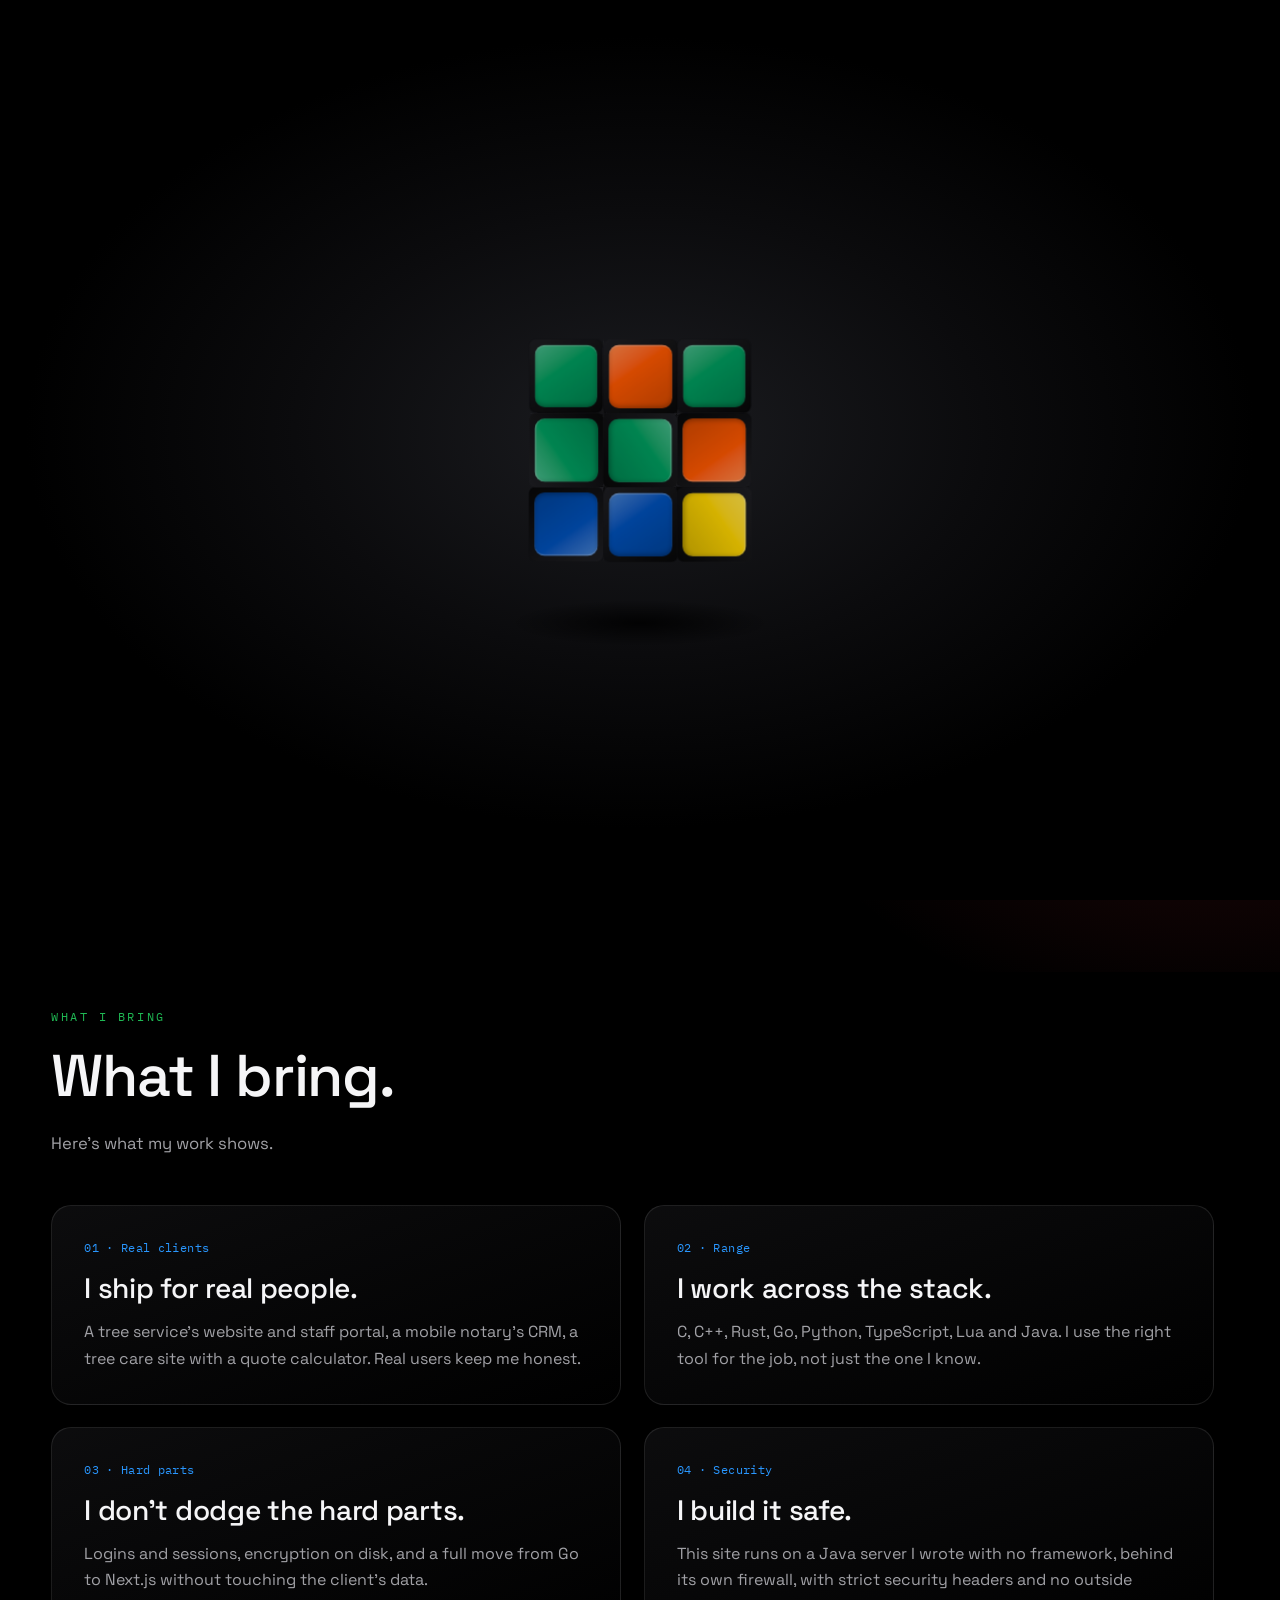
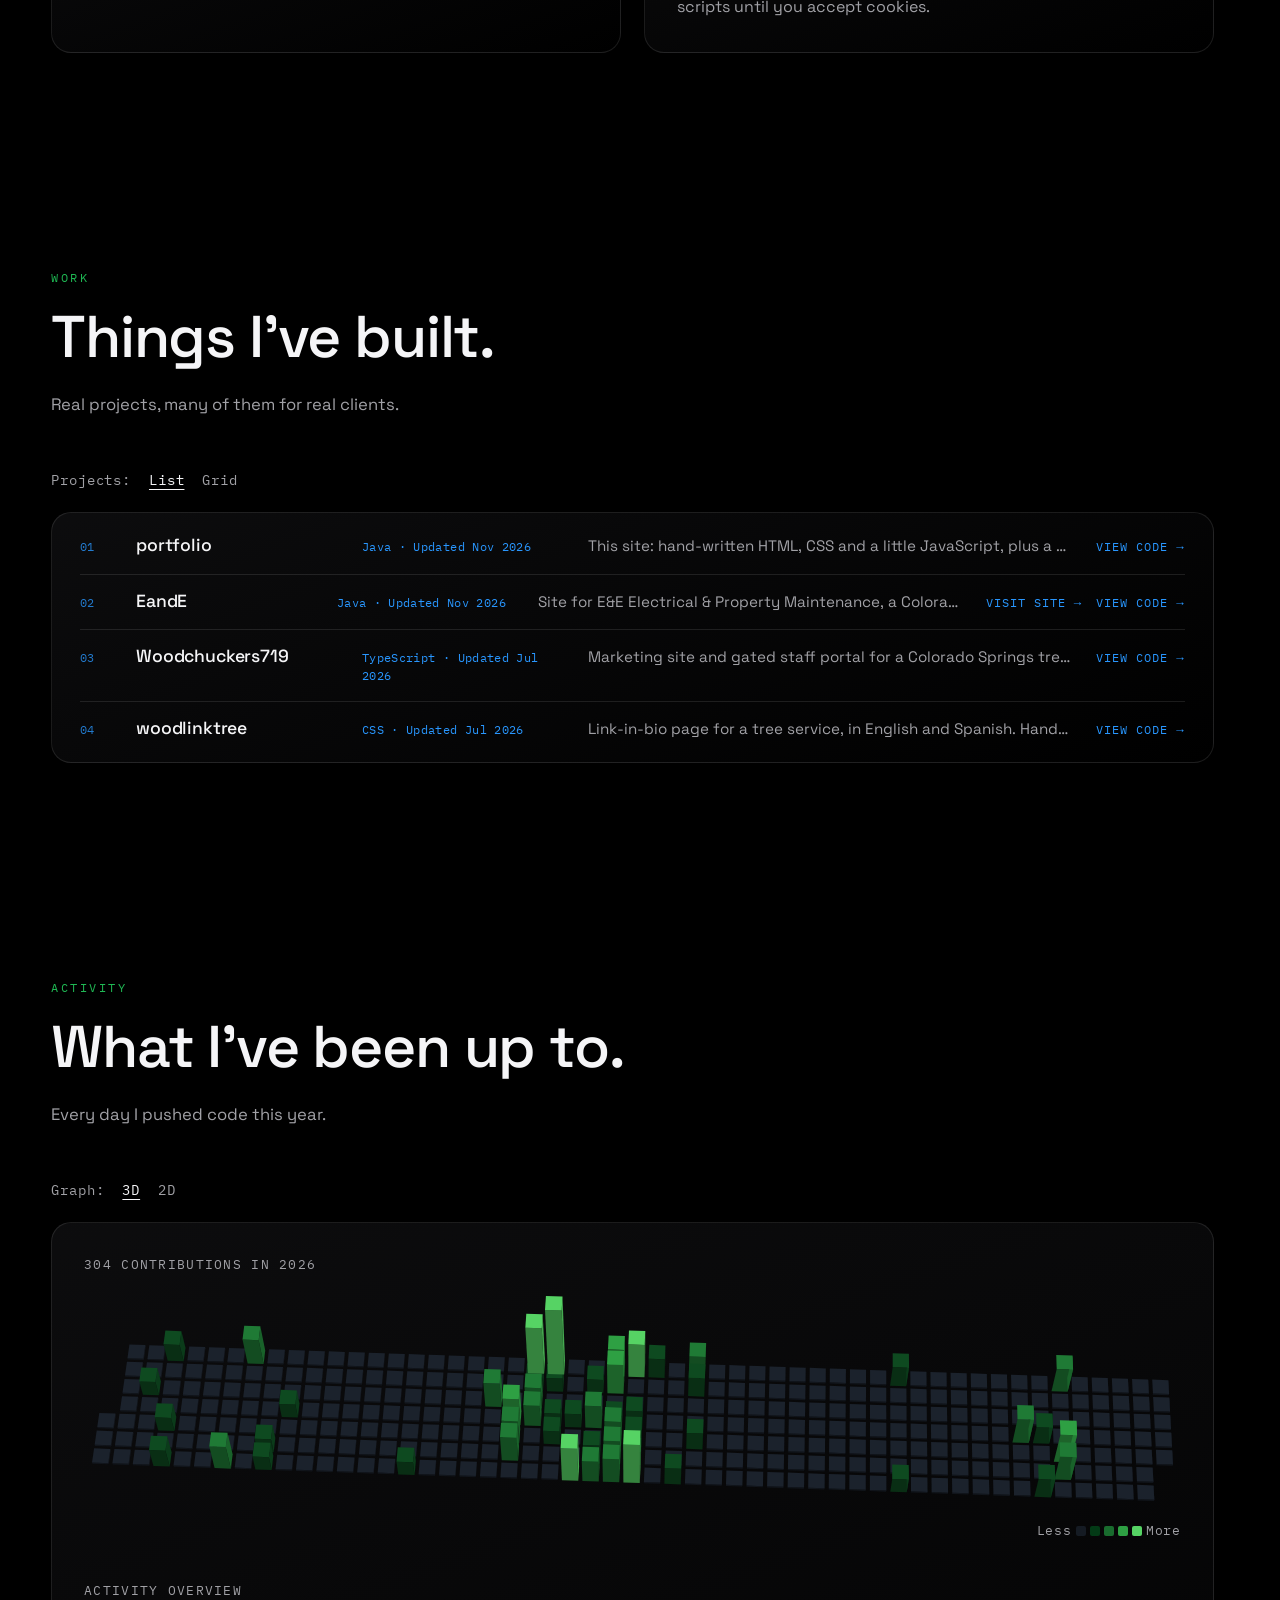
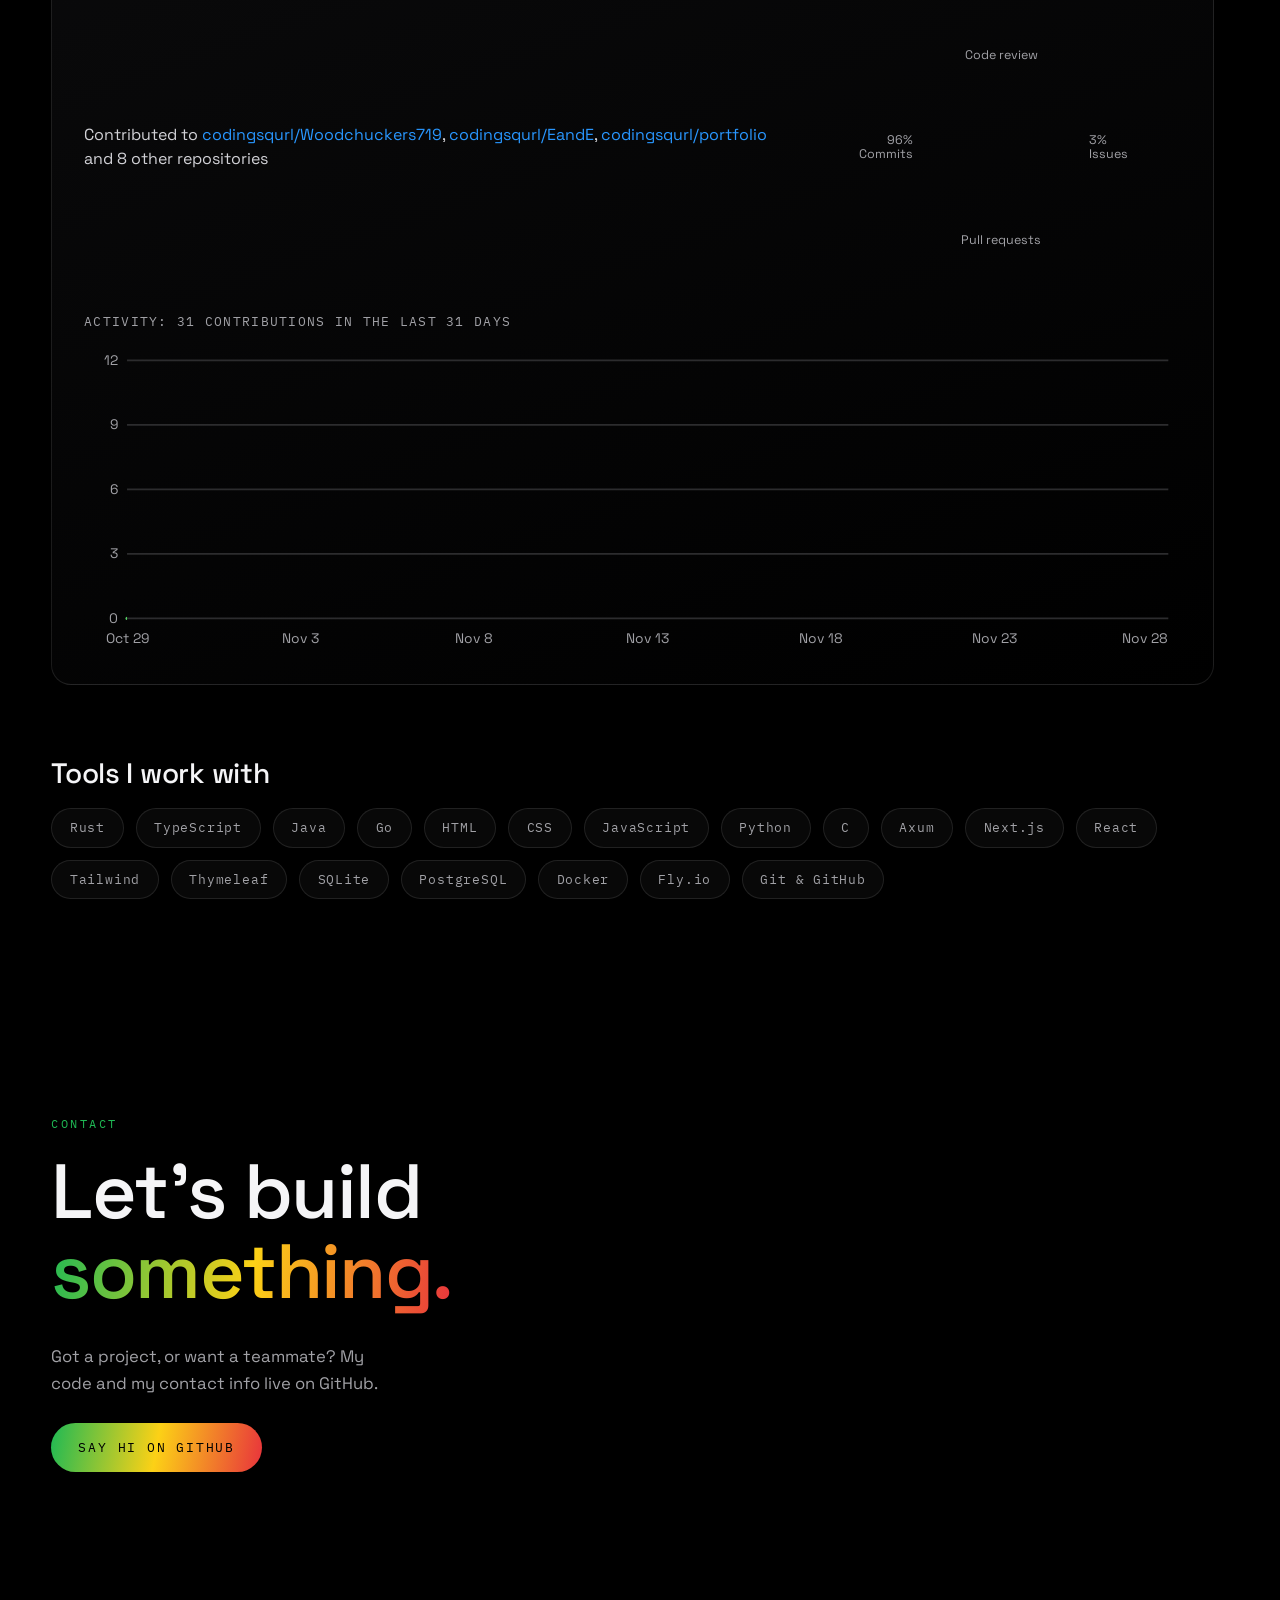
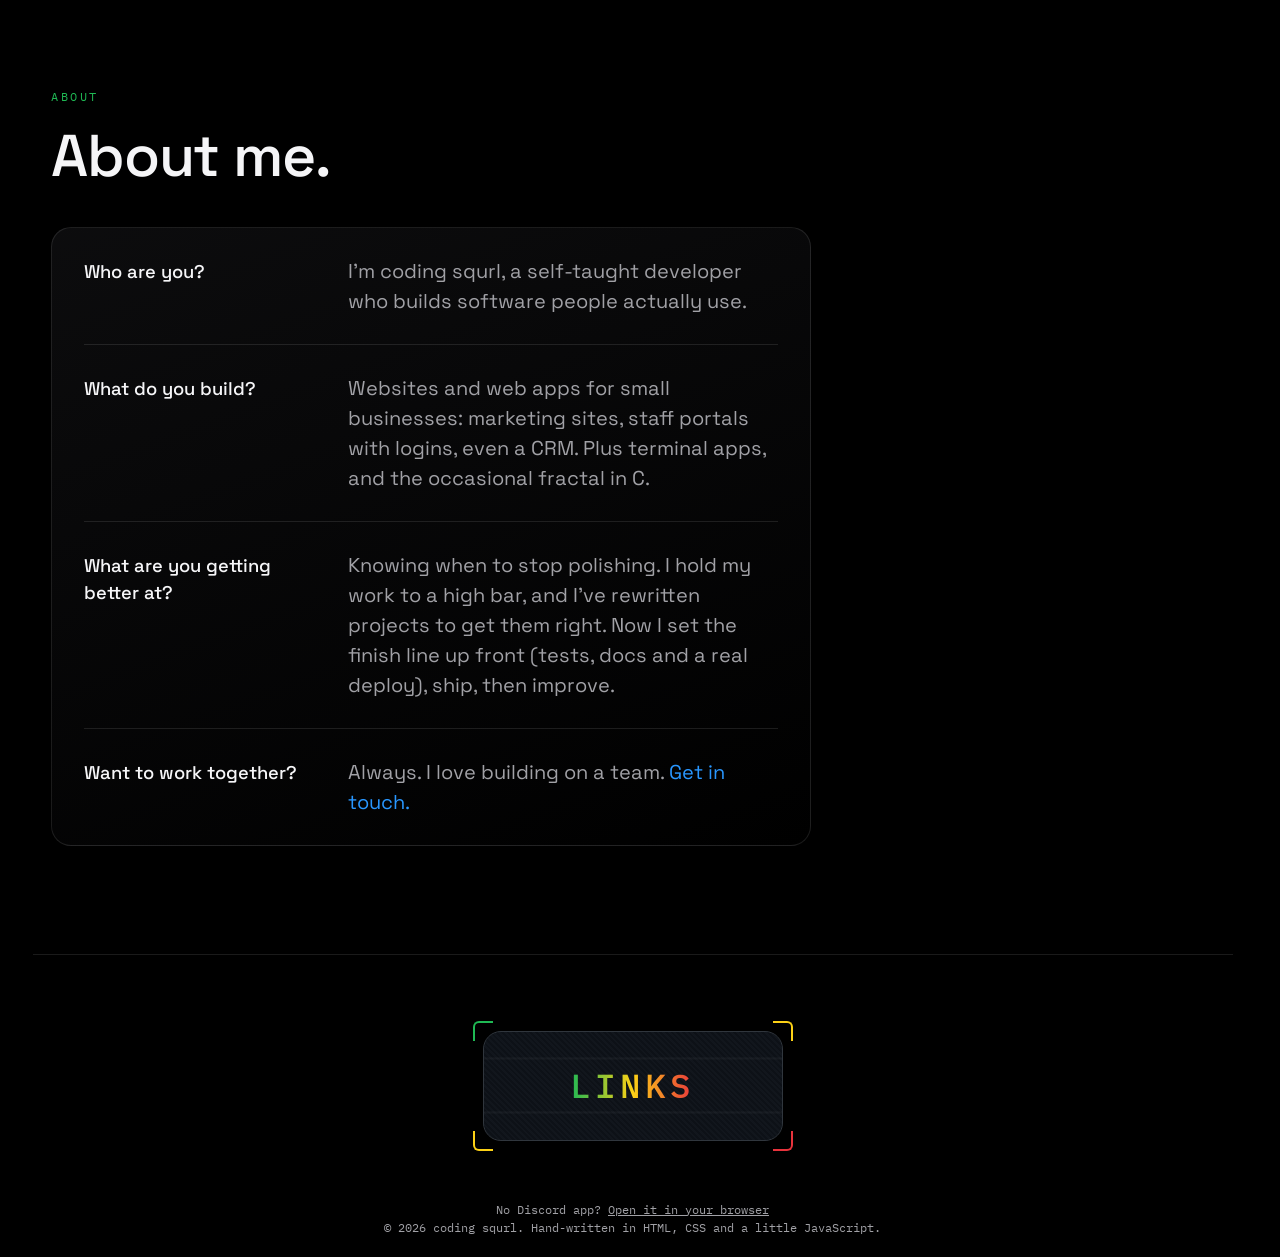
==== commit ed260cb7: "Refresh the GitHub Pages copy with the latest GitHub data" ====
--- a/index.html
+++ b/index.html
@@ -5,6 +5,7 @@
   <!-- The <head> holds information ABOUT the page. None of it shows up on the page itself. -->
   <head>
     <meta charset="UTF-8">
+    <meta http-equiv="Content-Security-Policy" content="default-src 'self'; img-src 'self' data: https://*.google-analytics.com https://*.analytics.google.com https://*.googletagmanager.com; style-src 'self'; script-src 'self' https://www.googletagmanager.com; connect-src 'self' https://*.google-analytics.com https://*.analytics.google.com https://*.googletagmanager.com; object-src 'none'; base-uri 'none'; form-action 'none'">
     <!-- This makes the page fit properly on phones. Without it, phones zoom out and everything looks tiny. -->
     <meta name="viewport" content="width=device-width, initial-scale=1.0">
     <!-- The title is the text shown on the browser tab, and the blue link in Google's results.
@@ -16,7 +17,7 @@
     <meta name="author" content="coding squrl">
     <!-- The one official address of this page. If it's ever reachable at more than one
          address, this tells Google which to list, so they don't compete with each other. -->
-    <link rel="canonical" href="https://codingsqurl.fly.dev/">
+    <link rel="canonical" href="https://codingsqurl.github.io/portfolio/">
     <!-- When someone clicks a link off your site, only share your domain, not the full address. -->
     <meta name="referrer" content="strict-origin-when-cross-origin">
     <!-- The little icon on the browser tab. -->
@@ -30,8 +31,8 @@
     <meta property="og:title" content="coding squrl · Self-Taught Full-Stack Developer">
     <meta property="og:description" content="A self-taught full-stack developer building websites, web apps and tools for small businesses in TypeScript, Next.js, Go, Rust and Java.">
     <meta property="og:site_name" content="coding squrl">
-    <meta property="og:url" content="https://codingsqurl.fly.dev/">
-    <meta property="og:image" content="https://codingsqurl.fly.dev/og-image.png">
+    <meta property="og:url" content="https://codingsqurl.github.io/portfolio/">
+    <meta property="og:image" content="https://codingsqurl.github.io/portfolio/og-image.png">
     <meta property="og:image:width" content="1200">
     <meta property="og:image:height" content="630">
     <meta property="og:image:alt" content="Hi, I'm coding squrl. Real software for real small businesses, from the terminal to the web.">
@@ -47,11 +48,11 @@
       "@graph": [
         {
           "@type": "Person",
-          "@id": "https://codingsqurl.fly.dev/#me",
+          "@id": "https://codingsqurl.github.io/portfolio/#me",
           "name": "coding squrl",
           "alternateName": ["coding_squrl", "codingsqurl"],
-          "url": "https://codingsqurl.fly.dev/",
-          "image": "https://codingsqurl.fly.dev/og-image.png",
+          "url": "https://codingsqurl.github.io/portfolio/",
+          "image": "https://codingsqurl.github.io/portfolio/og-image.png",
           "jobTitle": "Full-Stack Developer",
           "description": "Self-taught full-stack developer building websites, web apps and tools for small businesses.",
           "knowsAbout": ["TypeScript", "Next.js", "React", "Go", "Rust", "Java", "Python", "C", "C++", "SQLite", "Web security"],
@@ -64,24 +65,24 @@
         },
         {
           "@type": "WebSite",
-          "@id": "https://codingsqurl.fly.dev/#site",
-          "url": "https://codingsqurl.fly.dev/",
+          "@id": "https://codingsqurl.github.io/portfolio/#site",
+          "url": "https://codingsqurl.github.io/portfolio/",
           "name": "coding squrl",
-          "author": {"@id": "https://codingsqurl.fly.dev/#me"}
+          "author": {"@id": "https://codingsqurl.github.io/portfolio/#me"}
         }
       ]
     }
     </script>
     <!-- This connects our CSS file, which controls how everything looks. -->
-    <link rel="stylesheet" href="style.css">
+    <link rel="stylesheet" href="style.css?v=51b62191">
     <!-- Animations: GSAP (a well-known animation library), kept on this site rather than
          loaded from elsewhere, and motion.js, which says what moves. -->
     <script src="gsap.min.js" defer></script>
     <script src="ScrollTrigger.min.js" defer></script>
-    <script src="motion.js" defer></script>
+    <script src="motion.js?v=e60f9586" defer></script>
     <!-- Asks visitors about analytics cookies, and only loads Google Analytics if they say yes.
          "defer" means it waits until the page has loaded, so it never slows the page down. -->
-    <script src="consent.js" defer></script>
+    <script src="consent.js?v=845dc4ef" defer></script>
   </head>
 
   <!-- The <body> holds everything you SEE on the page. -->
